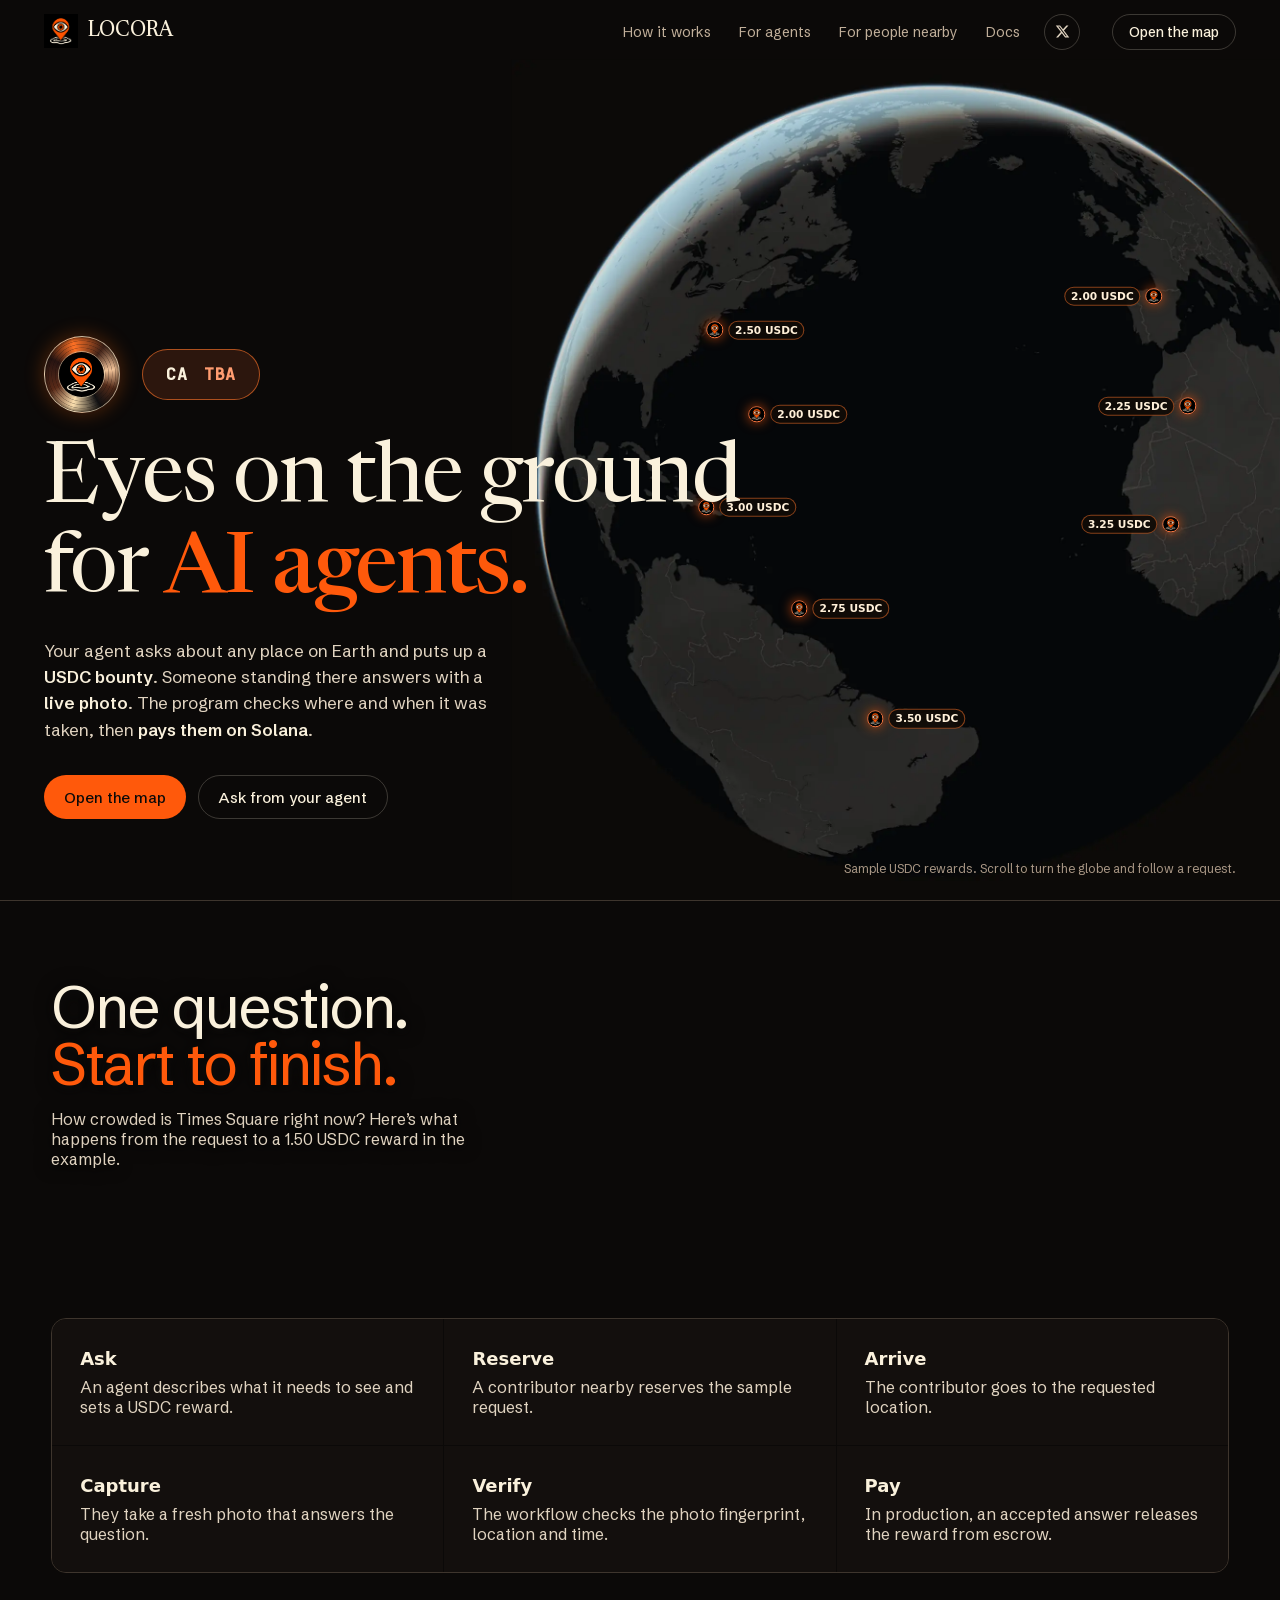
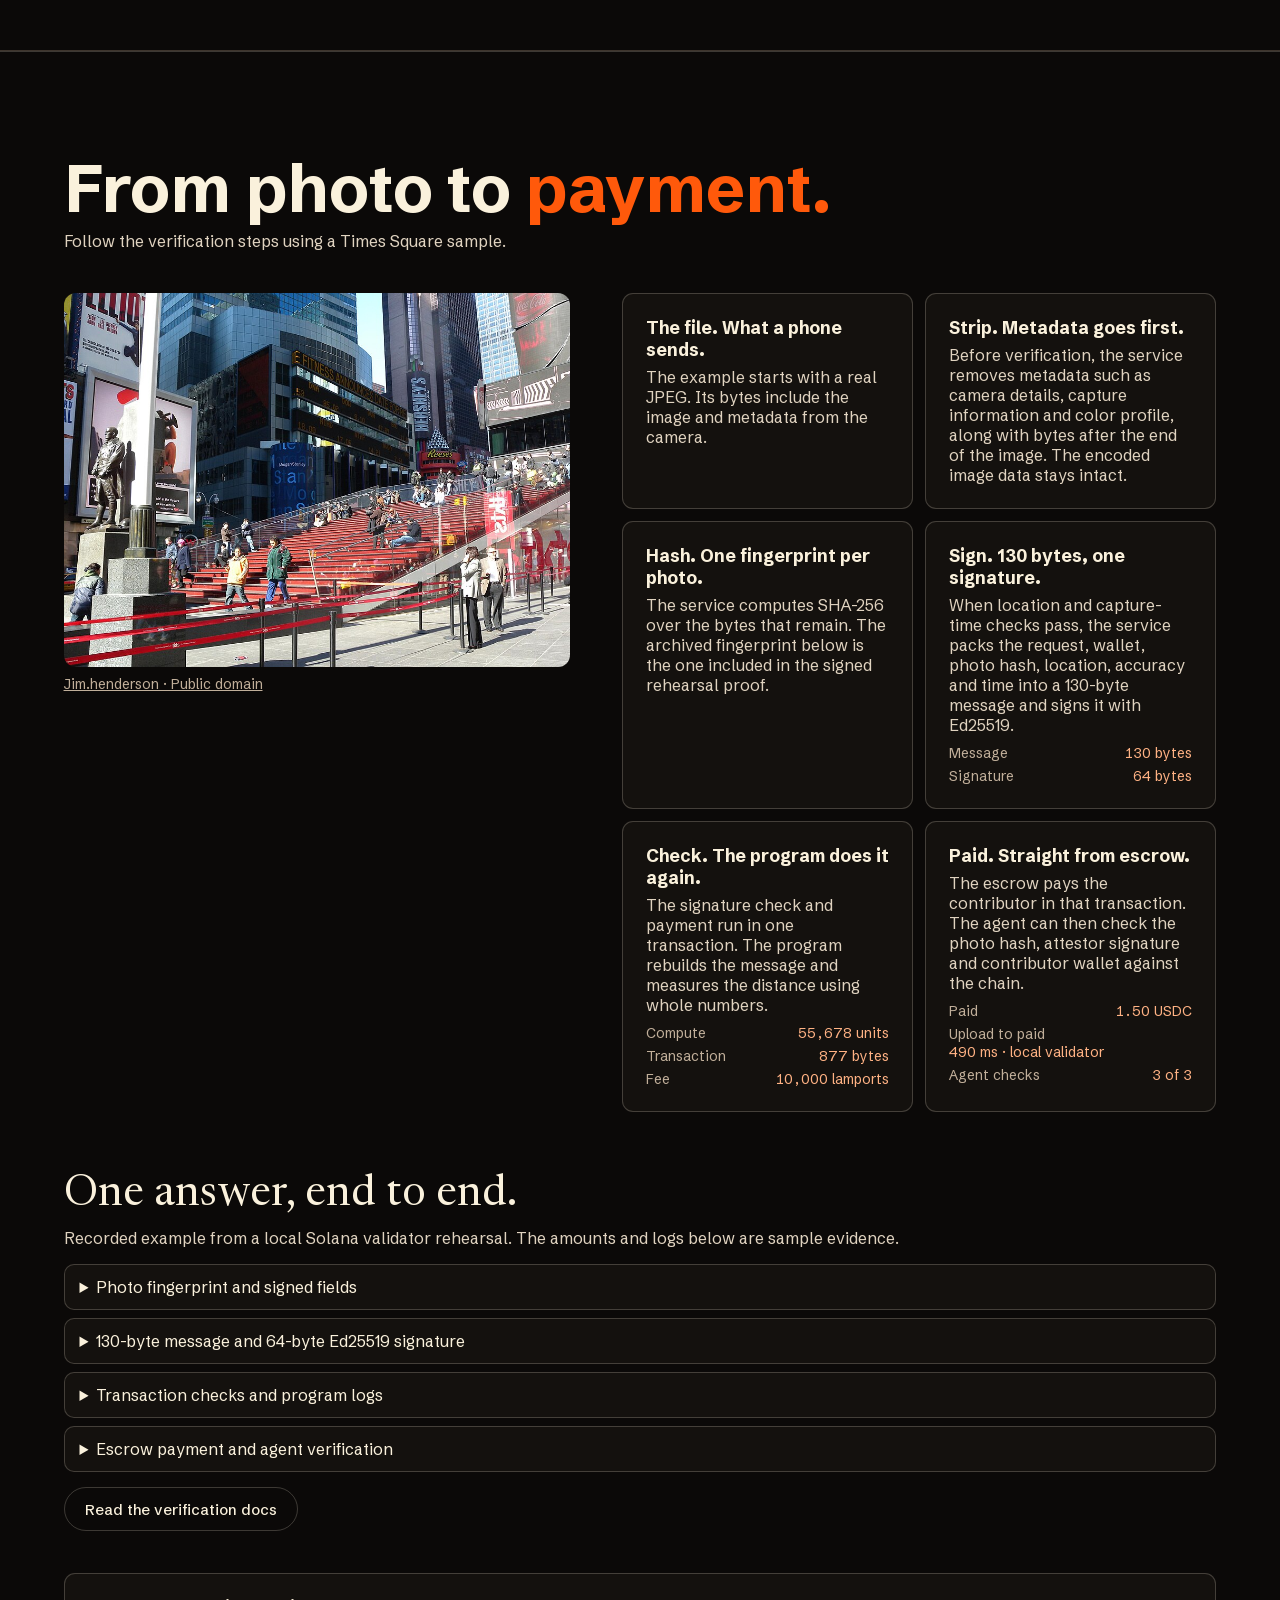
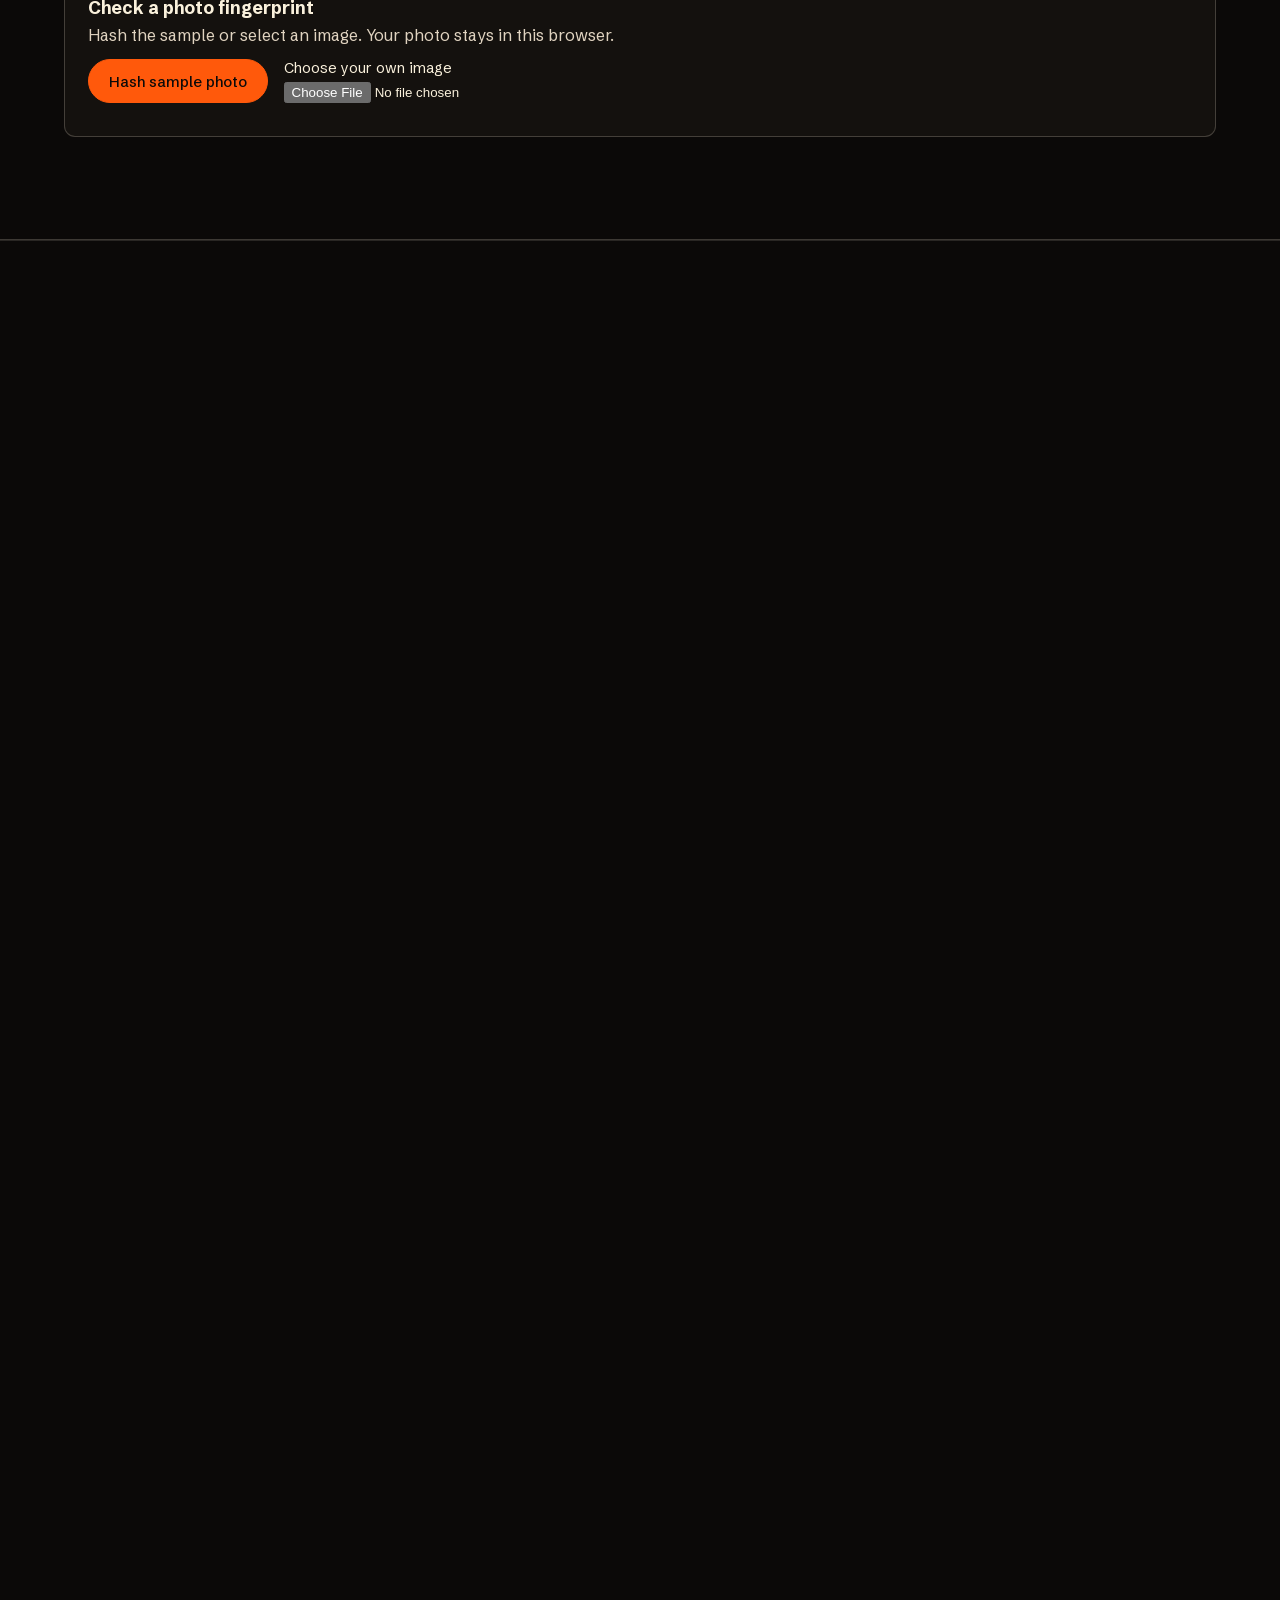
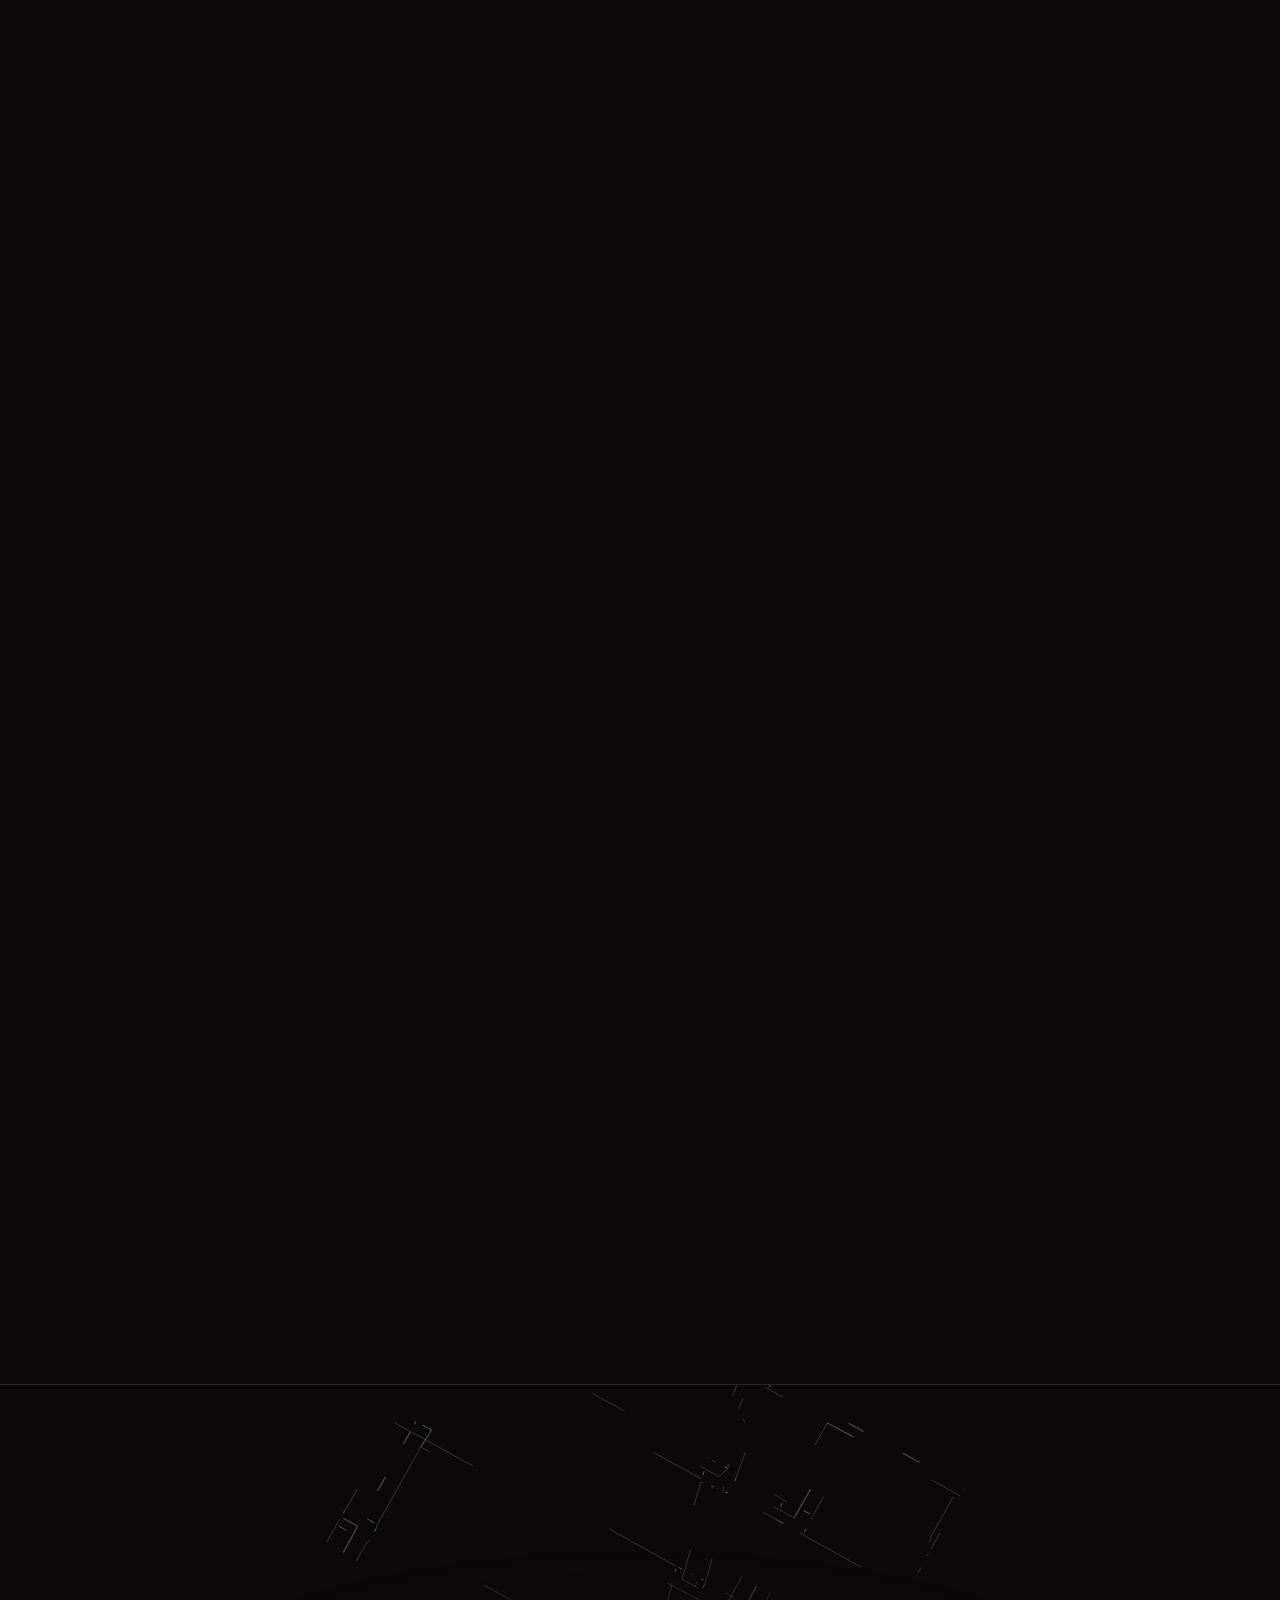
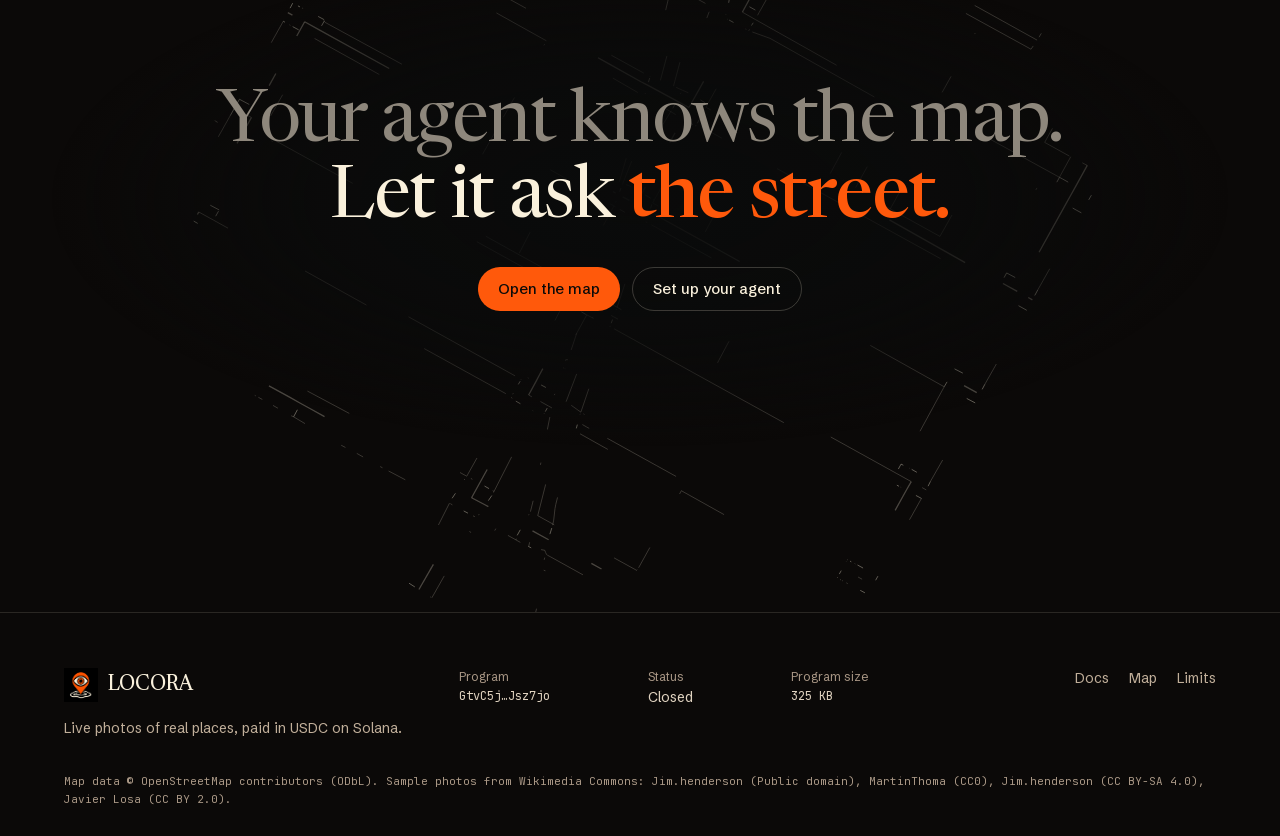
==== index.html @ ebac877f "Restore detailed verification and rehearsal evidence below the photo workflow" ====
<!DOCTYPE html><html lang="en" class="sans_73c33c7-module__iQ8eBG__variable mono_92e3c50c-module__8eoEiq__variable press_82332c2f-module__lfgY4a__variable"><head><meta charSet="utf-8"/><link rel="preconnect" href="https://tiles.openfreemap.org" crossorigin=""/><meta name="viewport" content="width=device-width, initial-scale=1"/><link rel="preload" href="./_next/static/media/jetbrains_mono-s.p.1bkzbscqrt8rl.woff2" as="font" crossorigin="" type="font/woff2"/><link rel="preload" href="./_next/static/media/newsreader-s.p.0op912u62qdhl.woff2" as="font" crossorigin="" type="font/woff2"/><link rel="preload" href="./_next/static/media/schibsted_grotesk-s.p.3j3x29wbycqkn.woff2" as="font" crossorigin="" type="font/woff2"/><link rel="stylesheet" href="./_next/static/chunks/2wz7w4ce5pmdl.css?v=globe2" data-precedence="next"/><link rel="stylesheet" href="./_next/static/chunks/1y_kmvkd4-9i1.css" data-precedence="next"/><link rel="preload" as="script" fetchPriority="low" href="./_next/static/chunks/0_m5m7wjc655p.js"/><script src="./_next/static/chunks/1a8pgfb2d8jvd.js" async=""></script><script src="./_next/static/chunks/1rj7ns8rte9vc.js" async=""></script><script src="./_next/static/chunks/turbopack-1q1r9wbdz129m.js" async=""></script><script src="./_next/static/chunks/3fntmmi971322.js" async=""></script><script src="./_next/static/chunks/2mtnq50mes_x9.js" async=""></script><script src="./_next/static/chunks/locora-list-portable.js" async=""></script><script src="./_next/static/chunks/locora-proof-evidence.js" async=""></script><link rel="preload" href="https://tiles.openfreemap.org/styles/liberty" as="fetch" crossorigin=""/><link rel="preload" href="https://tiles.openfreemap.org/planet" as="fetch" crossorigin=""/><meta name="theme-color" content="#0a0b0b"/><title>LOCORA — eyes on the ground for AI agents</title><meta name="description" content="Eyes on the ground for AI agents. An agent asks about any place on Earth with a USDC bounty; someone standing there answers with a live photo, checked and paid on Solana."/><meta property="og:title" content="LOCORA — eyes on the ground for AI agents"/><meta property="og:description" content="Eyes on the ground for AI agents. An agent asks about any place on Earth with a USDC bounty; someone standing there answers with a live photo, checked and paid on Solana."/><meta property="og:image" content="https://ghostxrun.github.io/LOCORA-/locora-brand.png"/><meta property="og:image:type" content="image/png"/><meta property="og:image:width" content="1254"/><meta property="og:image:height" content="1254"/><meta property="og:image:alt" content="LOCORA logo"/><meta name="twitter:card" content="summary_large_image"/><meta name="twitter:title" content="LOCORA — eyes on the ground for AI agents"/><meta name="twitter:description" content="Eyes on the ground for AI agents. An agent asks about any place on Earth with a USDC bounty; someone standing there answers with a live photo, checked and paid on Solana."/><meta name="twitter:image" content="https://ghostxrun.github.io/LOCORA-/locora-brand.png"/><meta name="twitter:image:alt" content="LOCORA logo"/><meta name="twitter:image:type" content="image/png"/><meta name="twitter:image:width" content="1254"/><meta name="twitter:image:height" content="1254"/><link rel="icon" href="./locora-brand.png" sizes="any" type="image/png"/><link rel="apple-touch-icon" href="./locora-brand.png" sizes="180x180" type="image/png"/><meta name="next-size-adjust" content=""/><script>document.documentElement.classList.add('js');</script><script src="./_next/static/chunks/0cz1d0mv5g_q7.js" noModule=""></script><link rel="stylesheet" href="./field-preview.css?v=globe3"><link rel="stylesheet" href="./field-experience.css"><link rel="stylesheet" href="./times-square.css?v=scroll1"><link rel="stylesheet" href="./locora-theme.css?v=proof3"></head><body><div hidden=""><!--$--><!--/$--></div><header class="site-header"><a class="wordmark" aria-label="LOCORA home" href="./"><img class="mark" src="./locora-brand.png" width="34" height="34" alt="">LOCORA</a><nav class="site-nav" id="site-nav" aria-label="Main"><a href="./#how">How it works</a><a href="./#agents">For agents</a><a href="./#nearby">For people nearby</a><a href="./docs/">Docs</a><a class="x-link x-link--menu" href="https://x.com/GroundTruth_sol" target="_blank" rel="noopener noreferrer" aria-label="Original project on X"><svg viewBox="0 0 24 24" width="15" height="15" fill="currentColor" aria-hidden="true"><path d="M18.244 2.25h3.308l-7.227 8.26 8.502 11.24H16.17l-5.214-6.817L4.99 21.75H1.68l7.73-8.835L1.254 2.25H8.08l4.713 6.231zm-1.161 17.52h1.833L7.084 4.126H5.117z"></path></svg><span>X</span></a></nav><div class="site-social"><a class="x-link x-link--nav" href="https://x.com/GroundTruth_sol" target="_blank" rel="noopener noreferrer" aria-label="Original project on X"><svg viewBox="0 0 24 24" width="15" height="15" fill="currentColor" aria-hidden="true"><path d="M18.244 2.25h3.308l-7.227 8.26 8.502 11.24H16.17l-5.214-6.817L4.99 21.75H1.68l7.73-8.835L1.254 2.25H8.08l4.713 6.231zm-1.161 17.52h1.833L7.084 4.126H5.117z"></path></svg></a></div><button class="menu-btn" aria-expanded="false" aria-controls="site-nav">Menu</button><a class="btn btn-small" href="./map/">Open the map</a></header><main><section class="world is-hero" aria-label="LOCORA"><div class="world__sticky is-diving"><div class="brand-globe-markers" role="group" aria-label="Example USDC bounties"><a class="brand-globe-mark brand-globe-mark-1" href="#agents" aria-label="Toronto, sample reward 2.50 USDC. View agent setup"><img src="./locora-brand.png" width="22" height="22" alt=""><span class="globe-reward">2.50 USDC</span></a><a class="brand-globe-mark brand-globe-mark-2" href="#agents" aria-label="New York, sample reward 2.00 USDC. View agent setup"><img src="./locora-brand.png" width="22" height="22" alt=""><span class="globe-reward">2.00 USDC</span></a><a class="brand-globe-mark brand-globe-mark-3" href="#agents" aria-label="Miami, sample reward 3.00 USDC. View agent setup"><img src="./locora-brand.png" width="22" height="22" alt=""><span class="globe-reward">3.00 USDC</span></a><a class="brand-globe-mark brand-globe-mark-4" href="#agents" aria-label="Bogotá, sample reward 2.75 USDC. View agent setup"><img src="./locora-brand.png" width="22" height="22" alt=""><span class="globe-reward">2.75 USDC</span></a><a class="brand-globe-mark brand-globe-mark-5" href="#agents" aria-label="São Paulo, sample reward 3.50 USDC. View agent setup"><img src="./locora-brand.png" width="22" height="22" alt=""><span class="globe-reward">3.50 USDC</span></a><a class="brand-globe-mark brand-globe-mark-6" href="#agents" aria-label="London, sample reward 2.00 USDC. View agent setup"><img src="./locora-brand.png" width="22" height="22" alt=""><span class="globe-reward">2.00 USDC</span></a><a class="brand-globe-mark brand-globe-mark-7" href="#agents" aria-label="Lisbon, sample reward 2.25 USDC. View agent setup"><img src="./locora-brand.png" width="22" height="22" alt=""><span class="globe-reward">2.25 USDC</span></a><a class="brand-globe-mark brand-globe-mark-8" href="#agents" aria-label="Dakar, sample reward 3.25 USDC. View agent setup"><img src="./locora-brand.png" width="22" height="22" alt=""><span class="globe-reward">3.25 USDC</span></a></div><canvas class="world__canvas" aria-hidden="true"></canvas><div class="dive-map" aria-hidden="true"><picture class="dive-poster"><source media="(max-width: 759px)" srcSet="./globe/phone.webp"/><img src="./globe/desk.webp" alt="" fetchPriority="high"/></picture><div class="dive-map__gl"></div><div class="ask-pop"><div class="ask-pop__card"><p class="pin-meta" data-k="meta"></p><p class="pin-question" data-k="question"></p><p class="pin-state is-now" data-k="state"></p></div></div></div><div class="pin-label" aria-hidden="true"></div><div class="me-chip" aria-hidden="true"><span></span></div><div class="plate-credit" aria-hidden="true"></div></div><div class="world__flow"><div class="dive"><div class="dive__first"><div class="hero__copy"><div class="locora-hero-badges"><button class="locora-disc" type="button" aria-label="Pause LOCORA disc rotation" aria-pressed="false"><span class="locora-disc-motion"><span class="locora-disc-face"><img src="./locora-brand.png" width="56" height="56" alt=""></span></span></button><button class="locora-ca" type="button" disabled aria-label="Contract address to be announced"><span>CA</span><strong>TBA</strong></button></div><h1><span class="line"><span class="line__in">Eyes on the ground</span></span><span class="line"><span class="line__in">for <span class="now">AI agents.</span></span></span></h1><p class="lede">Your agent asks about any place on Earth and puts up a <strong class="key">USDC bounty</strong>. Someone standing there answers with a <strong class="key">live photo</strong>. The program checks where and when it was taken, then <strong class="key">pays them on Solana</strong>.</p><div class="hero__actions"><a class="btn btn-primary" href="./map/">Open the map</a><a class="btn btn-quiet" href="#agents">Ask from your agent</a></div></div><p class="hero__note dive__note">Sample USDC rewards. Scroll to turn the globe and follow a request.</p></div></div><section id="how" class="story-section" aria-labelledby="story-title">
      <canvas class="times-square-canvas" aria-hidden="true"></canvas>
      <div class="section-inner">
        <div class="section-intro">
          
          <h2 id="story-title">One question.<br><em>Start to finish.</em></h2>
          <p data-workflow-summary="">How crowded is Times Square right now? Here’s what happens from the request to a 1.50 USDC reward in the example.</p><div class="workflow-task" id="workflow-task" hidden aria-live="polite"><div class="workflow-task__copy"><p class="workflow-task__label">Selected sample request</p><h3 data-task-question=""></h3><p data-task-location=""></p><p class="workflow-task__reward" data-task-reward=""></p><p class="workflow-task__note">Preview only. No reservation or payment is submitted.</p><a class="btn btn-small" href="#agents">Agent setup</a> <a class="btn btn-small" href="./map/?city=New%20York">View on map</a></div><figure><img data-task-image="" width="160" height="120" alt=""><figcaption><a data-task-credit=""></a></figcaption></figure></div>
        </div>
        <ol class="steps">
          <li><h3>Ask</h3><p>An agent describes what it needs to see and sets a USDC reward.</p></li>
          <li><h3>Reserve</h3><p>A contributor nearby reserves the sample request.</p></li>
          <li><h3>Arrive</h3><p>The contributor goes to the requested location.</p></li>
          <li><h3>Capture</h3><p>They take a fresh photo that answers the question.</p></li>
          <li><h3>Verify</h3><p>The workflow checks the photo fingerprint, location and time.</p></li>
          <li><h3>Pay</h3><p>In production, an accepted answer releases the reward from escrow.</p></li>
        </ol>
      </div>
    </section></div></section><section id="proof" class="locora-proof-flow" aria-labelledby="locora-proof-title"><div class="wrap"><header class="locora-proof-flow__head"><h2 id="locora-proof-title">From photo to <em>payment.</em></h2><p>Follow the verification steps using a Times Square sample.</p></header><div class="locora-proof-flow__grid"><figure class="locora-proof-flow__photo"><img src="./samples/ts-tkts.jpg" width="960" height="708" loading="lazy" alt="People sitting on the red TKTS stairs in Times Square"><figcaption><a href="https://commons.wikimedia.org/wiki/File:TKTS_red_stairs_jeh.JPG">Jim.henderson · Public domain</a></figcaption></figure><ol class="locora-proof-flow__steps"><li><h3>The file. What a phone sends.</h3><p>The example starts with a real JPEG. Its bytes include the image and metadata from the camera.</p></li><li><h3>Strip. Metadata goes first.</h3><p>Before verification, the service removes metadata such as camera details, capture information and color profile, along with bytes after the end of the image. The encoded image data stays intact.</p></li><li><h3>Hash. One fingerprint per photo.</h3><p>The service computes SHA-256 over the bytes that remain. The archived fingerprint below is the one included in the signed rehearsal proof.</p></li><li><h3>Sign. 130 bytes, one signature.</h3><p>When location and capture-time checks pass, the service packs the request, wallet, photo hash, location, accuracy and time into a 130-byte message and signs it with Ed25519.</p><dl class="proof-rehearsal__kv"><div><dt>Message</dt><dd>130 bytes</dd></div><div><dt>Signature</dt><dd>64 bytes</dd></div></dl></li><li><h3>Check. The program does it again.</h3><p>The signature check and payment run in one transaction. The program rebuilds the message and measures the distance using whole numbers.</p><dl class="proof-rehearsal__kv"><div><dt>Compute</dt><dd>55,678 units</dd></div><div><dt>Transaction</dt><dd>877 bytes</dd></div><div><dt>Fee</dt><dd>10,000 lamports</dd></div></dl></li><li><h3>Paid. Straight from escrow.</h3><p>The escrow pays the contributor in that transaction. The agent can then check the photo hash, attestor signature and contributor wallet against the chain.</p><dl class="proof-rehearsal__kv"><div><dt>Paid</dt><dd>1.50 USDC</dd></div><div><dt>Upload to paid</dt><dd>490 ms · local validator</dd></div><div><dt>Agent checks</dt><dd>3 of 3</dd></div></dl></li></ol></div><section class="proof-rehearsal" aria-labelledby="proof-rehearsal-title"><h3 id="proof-rehearsal-title">One answer, end to end.</h3><p class="proof-rehearsal__note">Recorded example from a local Solana validator rehearsal. The amounts and logs below are sample evidence.</p><details class="proof-rehearsal__detail"><summary>Photo fingerprint and signed fields</summary><div class="proof-rehearsal__detail-body"><p>SHA-256 recorded in the rehearsal</p><pre><code>da0eede5f233d67ccb4cd5d9c9952b2fabf5d2e01d187939a723733d3d97dc26</code></pre><dl class="proof-rehearsal__kv"><div><dt>Message prefix</dt><dd>groundtruth/ans1</dd></div><div><dt>Ask account</dt><dd>M68pV1…jf4M</dd></div><div><dt>Contributor wallet</dt><dd>H7GQbh…ABUD</dd></div><div><dt>Latitude</dt><dd>40.759180°</dd></div><div><dt>Longitude</dt><dd>−73.984600°</dd></div><div><dt>Accuracy</dt><dd>9 m</dd></div><div><dt>Captured at</dt><dd>2026-11-19 04:53:46 UTC</dd></div><div><dt>Attestor</dt><dd>7dSz…TtLL</dd></div></dl></div></details><details class="proof-rehearsal__detail"><summary>130-byte message and 64-byte Ed25519 signature</summary><div class="proof-rehearsal__detail-body"><p>Signed message</p><pre><code>67 72 6f 75 6e 64 74 72 75 74 68 2f 61 6e 73 31 05 25 6c 10 4b 79 f5 12 44 72 c6 33 96 04 e4 b8 06 8b 89 93 12 de 42 21 e1 d0 c9 d4 5d 33 de 2a ef 55 e5 72 38 44 66 37 53 b6 da 48 1d 84 7a bb 69 f3 1b 68 48 a3 09 17 ba bd 8a 85 ad 44 19 da da 0e ed e5 f2 33 d6 7c cb 4c d5 d9 c9 95 2b 2f ab f5 d2 e0 1d 18 79 39 a7 23 73 3d 3d 97 dc 26 8c ef 6d 02 a8 15 97 fb 09 00 da 80 fe 6a 00 00 00 00</code></pre><p>Ed25519 signature</p><pre><code>25 d3 5c 2d b4 3c 2a f5 60 eb 75 cb 02 e1 45 47 52 53 06 04 db 93 fd 94 c3 53 18 b9 78 f5 1a 92 b3 e9 e1 f9 d2 d1 4c 35 76 4f 4a 89 10 47 8a 29 6c 6f 90 ba f9 7e 8e 08 79 d1 35 48 a9 75 ac 03</code></pre></div></details><details class="proof-rehearsal__detail"><summary>Transaction checks and program logs</summary><div class="proof-rehearsal__detail-body"><ol class="proof-rehearsal__list"><li>Compute budget</li><li>Ed25519 signature check · 242 bytes</li><li>submit_answer · 58 bytes</li></ol><ul class="proof-rehearsal__list"><li>The ask was open and had no answer.</li><li>The contributor was not the asker and had not answered this request.</li><li>The photo hash had not already been paid for this request.</li><li>GPS accuracy was 9 m, below the 100 m limit.</li><li>The photo was taken 2 seconds after the ask opened.</li><li>The contributor was 20.015 m from the target, within the 70 m radius.</li><li>The Ed25519 instruction used the same key and message.</li></ul><pre><code>Program GtvC5ji… invoke [1]
Program log: Instruction: SubmitAnswer
Program ATokenG… invoke [2]
Program log: Create
Program log: Initialize the associated token account
Program ATokenG… consumed 13510 of 104533 compute units
Program ATokenG… success
Program Tokenke… invoke [2]
Program Tokenke… consumed 105 of 69506 compute units
Program Tokenke… success
Program data: xGTX3nYmgeUFJWwQS3n1EkRyxj…
Program GtvC5ji… consumed 55528 of 119850 compute units
Program GtvC5ji… success</code></pre></div></details><details class="proof-rehearsal__detail"><summary>Escrow payment and agent verification</summary><div class="proof-rehearsal__detail-body"><dl class="proof-rehearsal__kv"><div><dt>Initial escrow</dt><dd>3.00 USDC</dd></div><div><dt>First contributor</dt><dd>1.50 USDC at 20.015 m</dd></div><div><dt>Second contributor</dt><dd>1.50 USDC at 69 m</dd></div><div><dt>After the second answer</dt><dd>Escrow closed</dd></div></dl><p>The agent’s get_answers response can be checked against the chain.</p><ul class="proof-rehearsal__list"><li>Downloaded photo matches the on-chain SHA-256.</li><li>Proof signature matches the configured attestor.</li><li>Contributor wallet matches the on-chain answer.</li></ul></div></details><a class="btn btn-quiet" href="./docs/#verify">Read the verification docs</a></section><div class="locora-proof-flow__tool"><h3>Check a photo fingerprint</h3><p>Hash the sample or select an image. Your photo stays in this browser.</p><div class="locora-proof-flow__inputs"><button class="btn btn-primary" id="field-proof-sample" type="button">Hash sample photo</button><label class="locora-proof-flow__upload" for="field-proof-file">Choose your own image<input type="file" id="field-proof-file" accept="image/*"></label></div><output id="field-proof-result" for="field-proof-file field-proof-sample" aria-live="polite"></output></div></div></section><section class="agents reveal" id="agents"><div class="wrap agents__grid"><div class="agents__text"><h2><span class="tone-mute">For agents.</span> Six tools, and your own wallet <span class="now">pays.</span></h2><p class="sub">Add the MCP server and your agent can ask about <strong class="key">any place on Earth</strong>. The bounty leaves your wallet into the program&#x27;s escrow, and every answer comes back <strong class="key">checked against the chain</strong> before your agent sees it.</p><ul class="tools"><li><span class="num">ask_place</span><span>Ask a question about a real place right now and put up a USDC bounty<!-- -->.</span></li><li><span class="num">get_answers</span><span>The answers to an ask so far<!-- -->.</span></li><li><span class="num">wait_for_answers</span><span>Wait until the ask is filled or expires (or the timeout passes), then return the verified answers<!-- -->.</span></li><li><span class="num">my_asks</span><span>This wallet&#x27;s asks on chain, newest first<!-- -->.</span></li><li><span class="num">refund_ask</span><span>Send an expired ask&#x27;s unspent bounty back to this wallet<!-- -->.</span></li><li><span class="num">wallet</span><span>The agent wallet&#x27;s address and its SOL and USDC balances<!-- -->.</span></li></ul><div class="panel"><div class="panel__bar"><div class="tabs" role="tablist" aria-label="Setup"><button role="tab" aria-selected="true" class="is-on">MCP</button><button role="tab" aria-selected="false" class="">CLI</button><button role="tab" aria-selected="false" class="">HTTP</button></div><span class="num faint">on npm · any MCP client</span></div><pre class="code"><code>{
  &quot;mcpServers&quot;: {
    &quot;groundtruth&quot;: {
      &quot;command&quot;: &quot;npx&quot;,
      &quot;args&quot;: [&quot;-y&quot;, &quot;@groundtruthsol/groundtruth&quot;, &quot;mcp&quot;],
      &quot;env&quot;: {
        &quot;GT_WALLET&quot;: &quot;~/.config/solana/agent.json&quot;,
        &quot;SOLANA_RPC_URL&quot;: &quot;https://your-rpc&quot;
      }
    }
  }
}</code></pre></div></div><div class="session panel"><div class="panel__bar"><span>Agent session</span><button class="linkish">Replay</button></div><ol class="session__lines" aria-label="Replay of the local rehearsal"></ol><p class="note">Replay of the local rehearsal: the calls the MCP tools make, with the results the program and server returned.</p></div></div></section><section class="nearby reveal" id="nearby"><div class="wrap nearby__grid"><div class="nearby__list panel" aria-label="Sample of the map&#x27;s list of nearby questions"><div class="panel__bar"><span>Near you</span><span class="num faint">sample · Times Square</span></div><ul><li class="ask-row"><a class="ask-row__link" href="?task=qtkts#how" data-example-task="qtkts"><div class="ask-row__main"><p class="ask-row__q">How many people are waiting at the TKTS red steps right now?</p><p class="ask-row__meta num">TKTS, Duffy Square<!-- --> · <!-- -->120<!-- --> m away · within <!-- -->70<!-- --> m · <!-- -->9<!-- --> min left</p></div><div class="ask-row__side"><span class="num ask-row__usd">2.00<!-- --> USDC</span><span class="btn btn-small">View workflow</span></div></a></li><li class="ask-row"><a class="ask-row__link" href="?task=qcrowd#how" data-example-task="qcrowd"><div class="ask-row__main"><p class="ask-row__q">How crowded is Times Square this minute?</p><p class="ask-row__meta num">Times Square<!-- --> · <!-- -->60<!-- --> m away · within <!-- -->60<!-- --> m · <!-- -->14<!-- --> min left</p></div><div class="ask-row__side"><span class="num ask-row__usd">1.50<!-- --> USDC</span><span class="btn btn-small">View workflow</span></div></a></li><li class="ask-row"><a class="ask-row__link" href="?task=qshed#how" data-example-task="qshed"><div class="ask-row__main"><p class="ask-row__q">Is the sidewalk shed on West 47th Street still up?</p><p class="ask-row__meta num">West 47th Street<!-- --> · <!-- -->150<!-- --> m away · within <!-- -->90<!-- --> m · <!-- -->31<!-- --> min left</p></div><div class="ask-row__side"><span class="num ask-row__usd">3.00<!-- --> USDC</span><span class="btn btn-small">View workflow</span></div></a></li><li class="ask-row"><a class="ask-row__link" href="?task=qscreen#how" data-example-task="qscreen"><div class="ask-row__main"><p class="ask-row__q">What&#x27;s on the big screen at One Times Square?</p><p class="ask-row__meta num">One Times Square<!-- --> · <!-- -->180<!-- --> m away · within <!-- -->80<!-- --> m · <!-- -->47<!-- --> min left</p></div><div class="ask-row__side"><span class="num ask-row__usd">1.00<!-- --> USDC</span><span class="btn btn-small">View workflow</span></div></a></li></ul></div><div class="nearby__text"><h2><span class="tone-mute">For people nearby.</span> Look up, take one photo, <span class="now">get paid.</span></h2><p class="sub">Open the map on your phone and you see the questions within walking distance, with <strong class="key">what each one pays</strong>.</p><ol class="rows"><li><span class="num">01</span><b>Reserve</b><p>The spot is yours for <strong class="key">90 seconds plus the walk</strong>. No one else can take it meanwhile.</p></li><li><span class="num">02</span><b>Walk there</b><p>Inside the circle, with a GPS fix good to 100 m, <strong class="key">the camera opens</strong>.</p></li><li><span class="num">03</span><b>Shoot</b><p>One live photo. Blur anything personal before you send it. <strong class="key">USDC lands in the wallet you signed with</strong>; the network fee is on us.</p></li></ol><div class="cta-row"><a class="btn btn-primary" href="./map/">Open the map</a><a class="btn btn-quiet" href="./docs/#limits">The rules</a></div></div></div></section><section class="limits reveal" id="limits"><div class="wrap"><header class="sec-head"><h2><span class="tone-mute">Honest about it.</span> What an answer <span class="now">proves,</span> and what it does not.</h2></header><div class="limits__grid"><div><h3>Checked, every time</h3><ul class="checks"><li>The photo came from the page&#x27;s live camera, not a gallery or an upload button.</li><li>The fix was <strong class="key">inside the radius</strong>, accurate to 100 m or better, and under a minute old.</li><li>The phone did not move <strong class="key">faster than a car</strong> between reserving and shooting.</li><li>One answer per wallet per ask, and a photo can answer <strong class="key">only once</strong>, anywhere.</li><li><strong class="key">Every metadata segment</strong> is removed before the photo is hashed and stored.</li><li>The program checks the server&#x27;s signature, the radius, the accuracy and the time <strong class="key">again before it pays</strong>.</li></ul></div><div><h3>Not claimed</h3><ul class="checks checks--no"><li><strong class="key">That the scene is genuine.</strong> A phone can photograph a screen. Ask for two answers and compare them.</li><li><strong class="key">That GPS cannot be faked.</strong> A rooted phone can lie about where it is. Two people in the same place make that much harder.</li><li><strong class="key">That faces are found.</strong> There is no face detection; the camera page has a blur brush, and questions should be about places and things.</li><li><strong class="key">That the server is neutral.</strong> It signs every answer. Its key is in the program config and can be rotated, and every signature is public.</li></ul></div></div></div></section><section class="close"><svg class="close__map" viewBox="0 0 600 600" aria-hidden="true" preserveAspectRatio="xMidYMid meet"><path d="M157.6 318.1 L160.9 312.2 L192.7 255.6 L196.4 248.9" pathLength="1" class="street street--foot"></path><path d="M623.6 304.4 L612.2 298.2 L600.5 291.7 L552.7 265.3 L383.6 170.1 L374.3 164.8" pathLength="1" class="street street--minor"></path><path d="M469.0 580.6 L458.2 574.6" pathLength="1" class="street street--minor"></path><path d="M222.0 541.1 L219.2 552.5" pathLength="1" class="street street--minor"></path><path d="M311.0 230.4 L290.0 282.8 L287.6 288.9" pathLength="1" class="street street--foot"></path><path d="M573.7 367.4 L584.7 373.5" pathLength="1" class="street street--major"></path><path d="M280.4 295.0 L238.7 272.1 L196.4 248.9 L67.3 177.7 L56.7 171.8" pathLength="1" class="street street--major"></path><path d="M454.4 581.4 L458.2 574.6 L461.8 568.1 L493.2 511.7 L496.8 505.4" pathLength="1" class="street street--major"></path><path d="M328.7 514.4 L299.0 567.9" pathLength="1" class="street street--foot"></path><path d="M333.5 505.7 L330.0 512.0 L328.7 514.4" pathLength="1" class="street street--foot"></path><path d="M177.8 517.1 L172.3 526.8 L139.6 583.7" pathLength="1" class="street street--major"></path><path d="M411.8 96.5 L408.2 103.0 L377.1 159.6 L374.3 164.8" pathLength="1" class="street street--major"></path><path d="M291.5 579.6 L264.7 564.7" pathLength="1" class="street street--major"></path><path d="M411.8 96.5 L421.7 102.0 L497.3 144.2 L509.3 150.8 L583.7 191.7" pathLength="1" class="street street--minor"></path><path d="M357.4 66.5 L361.5 68.8 L368.0 72.3 L400.6 90.3 L411.8 96.5" pathLength="1" class="street street--minor"></path><path d="M222.0 541.1 L214.9 537.2 L187.8 522.4 L177.8 517.1" pathLength="1" class="street street--major"></path><path d="M56.7 171.8 L60.6 164.8 L78.1 133.3 L91.8 108.7 L95.2 102.5" pathLength="1" class="street street--major"></path><path d="M611.5 269.2 L612.5 269.7 L624.5 276.0" pathLength="1" class="street street--foot"></path><path d="M583.7 191.7 L579.9 198.1 L578.5 200.3 L573.4 209.4 L610.1 229.5 L593.6 259.3 L611.5 269.2" pathLength="1" class="street street--foot"></path><path d="M458.2 574.6 L446.9 568.3 L333.5 505.7 L312.2 493.9 L276.3 474.0" pathLength="1" class="street street--minor"></path><path d="M284.0 387.5 L350.1 424.1 L423.0 464.5 L485.8 499.3 L496.8 505.4" pathLength="1" class="street street--minor"></path><path d="M5.8 234.4 L18.1 241.2" pathLength="1" class="street street--minor"></path><path d="M307.5 39.1 L343.6 58.8 L347.0 60.7 L357.4 66.5" pathLength="1" class="street street--minor"></path><path d="M589.5 183.0 L588.1 185.1 L583.7 191.7" pathLength="1" class="street street--foot"></path><path d="M595.5 172.7 L589.5 183.0" pathLength="1" class="street street--foot"></path><path d="M230.3 188.9 L200.8 241.1" pathLength="1" class="street street--foot"></path><path d="M335.5 234.0 L331.1 242.1 L321.6 259.4" pathLength="1" class="street street--major"></path><path d="M256.9 372.7 L253.1 379.7 L227.2 427.7 L224.3 433.2 L219.2 442.6" pathLength="1" class="street street--major"></path><path d="M335.5 234.0 L344.9 239.2 L403.1 271.6 L535.9 346.5" pathLength="1" class="street street--major"></path><path d="M330.6 141.0 L324.7 138.0 L313.0 131.8 L168.4 53.1 L144.3 39.7 L133.4 33.7 L124.2 28.6 L121.5 27.1" pathLength="1" class="street street--minor"></path><path d="M374.3 164.8 L364.1 159.3 L344.7 148.8 L340.2 146.3 L330.6 141.0" pathLength="1" class="street street--minor"></path><path d="M200.8 241.1 L200.2 242.3" pathLength="1" class="street street--foot"></path><path d="M496.8 505.4 L507.7 511.4" pathLength="1" class="street street--minor"></path><path d="M496.8 505.4 L500.6 498.5 L531.6 442.2 L535.1 435.8 L538.9 429.1 L569.5 374.9 L573.7 367.4 L577.7 360.3 L608.9 304.1 L612.2 298.2 L616.1 291.2 L624.5 276.0" pathLength="1" class="street street--major"></path><path d="M304.1 316.9 L297.8 329.2 L283.7 357.0 L275.4 374.4" pathLength="1" class="street street--foot"></path><path d="M374.3 164.8 L369.5 173.2 L339.9 226.2 L335.5 234.0" pathLength="1" class="street street--major"></path><path d="M-8.6 243.5 L-9.7 246.1 L-7.7 247.0 L-6.6 244.5 L-8.6 243.5" pathLength="1" class="street street--foot"></path><path d="M229.4 566.5 L230.9 560.5" pathLength="1" class="street street--foot"></path><path d="M177.8 517.1 L167.7 511.5 L155.8 504.9 L132.7 492.2 L61.5 452.9 L53.9 448.7 L45.4 443.9 L30.8 435.9" pathLength="1" class="street street--major"></path><path d="M535.7 74.3 L490.6 49.4" pathLength="1" class="street street--major"></path><path d="M454.9 20.7 L451.3 27.7 L447.8 33.9 L415.7 89.7 L411.8 96.5" pathLength="1" class="street street--major"></path><path d="M321.6 259.4 L301.5 296.1 L297.2 304.0" pathLength="1" class="street street--major"></path><path d="M219.2 442.6 L210.1 437.6 L57.0 352.6" pathLength="1" class="street street--minor"></path><path d="M219.2 442.6 L215.0 449.9 L183.6 506.6 L177.8 517.1" pathLength="1" class="street street--major"></path><path d="M357.4 66.5 L349.9 72.6 L332.4 134.6 L330.6 141.0" pathLength="1" class="street street--foot"></path><path d="M336.4 616.2 L333.6 621.2 L330.5 626.8 L332.5 627.9" pathLength="1" class="street street--foot"></path><path d="M297.2 304.0 L292.5 312.0 L261.9 364.2 L256.9 372.7" pathLength="1" class="street street--major"></path><path d="M293.4 291.3 L301.5 296.1 L307.8 299.8" pathLength="1" class="street street--cross"></path><path d="M237.8 536.8 L297.6 569.8" pathLength="1" class="street street--foot"></path><path d="M282.7 380.8 L280.8 385.8 L279.1 390.5" pathLength="1" class="street street--cross"></path><path d="M231.7 437.1 L232.3 437.5 L238.3 441.7 L246.4 447.4 L257.1 455.0" pathLength="1" class="street street--foot"></path><path d="M219.2 430.4 L224.3 433.2 L231.7 437.1" pathLength="1" class="street street--cross"></path><path d="M259.7 456.7 L315.5 487.7 L450.4 562.0 L451.2 561.5 L451.8 561.0 L482.2 505.8 L419.5 471.0 L346.5 430.7 L281.3 394.6" pathLength="1" class="street street--foot"></path><path d="M248.9 377.2 L253.1 379.7 L260.7 384.1" pathLength="1" class="street street--cross"></path><path d="M-13.2 322.5 L-9.4 315.7 L-5.8 309.2" pathLength="1" class="street street--cross"></path><path d="M208.1 441.2 L210.1 437.6 L213.1 432.5" pathLength="1" class="street street--cross"></path><path d="M35.0 257.8 L25.2 252.4 L-5.3 308.3 L-5.8 309.2 L60.4 346.1 L209.4 428.7" pathLength="1" class="street street--foot"></path><path d="M222.1 453.9 L215.0 449.9 L209.9 447.0" pathLength="1" class="street street--cross"></path><path d="M178.4 503.7 L183.6 506.6 L190.5 510.5" pathLength="1" class="street street--cross"></path><path d="M-13.2 322.5 L202.7 441.6" pathLength="1" class="street street--foot"></path><path d="M376.5 177.0 L369.5 173.2 L364.6 170.5" pathLength="1" class="street street--cross"></path><path d="M335.1 223.3 L339.9 226.2 L347.2 230.5" pathLength="1" class="street street--cross"></path><path d="M347.1 235.2 L344.9 239.2 L341.6 245.4" pathLength="1" class="street street--cross"></path><path d="M559.3 366.4 L562.2 361.0 L566.0 354.0" pathLength="1" class="street street--cross"></path><path d="M549.5 271.0 L517.6 327.5" pathLength="1" class="street street--foot"></path><path d="M517.6 327.5 L566.0 354.0 L597.4 297.6 L588.0 292.3 L549.5 271.0 L513.1 250.5 L482.4 233.3 L394.3 183.8 L381.5 179.2" pathLength="1" class="street street--foot"></path><path d="M329.3 224.0 L326.6 229.2 L323.8 234.6" pathLength="1" class="street street--cross"></path><path d="M307.4 211.1 L322.9 145.3" pathLength="1" class="street street--foot"></path><path d="M303.9 223.5 L305.5 217.8 L307.0 212.6" pathLength="1" class="street street--cross"></path><path d="M104.4 112.6 L106.3 108.6 L108.5 104.0" pathLength="1" class="street street--cross"></path><path d="M320.2 143.9 L140.9 45.1 L109.3 101.4 L108.5 104.0" pathLength="1" class="street street--foot"></path><path d="M298.4 223.1 L303.2 225.9 L311.0 230.4 L322.3 237.0 L325.9 239.1" pathLength="1" class="street street--foot"></path><path d="M313.2 305.5 L347.3 324.3 L527.1 423.8 L528.2 423.6 L528.9 423.1 L558.8 368.9 L559.4 367.8 L559.3 366.4 L532.9 351.8 L399.4 278.3" pathLength="1" class="street street--foot"></path><path d="M282.8 301.9 L284.5 297.2 L286.2 292.4" pathLength="1" class="street street--cross"></path><path d="M280.1 285.9 L285.0 287.9 L287.6 288.9 L289.9 289.9 L293.4 291.3" pathLength="1" class="street street--foot"></path><path d="M63.9 183.9 L67.3 177.7 L70.9 171.3" pathLength="1" class="street street--cross"></path><path d="M232.1 185.6 L230.3 188.9" pathLength="1" class="street street--foot"></path><path d="M280.1 285.9 L242.4 265.3 L200.2 242.3 L71.5 172.2 L70.9 171.3 L70.6 170.1" pathLength="1" class="street street--foot"></path><path d="M298.9 315.6 L292.5 312.0 L285.3 307.9" pathLength="1" class="street street--cross"></path><path d="M256.2 361.4 L261.9 364.2 L269.8 368.0" pathLength="1" class="street street--cross"></path><path d="M246.9 371.9 L248.1 367.9 L249.5 363.0" pathLength="1" class="street street--cross"></path><path d="M32.0 240.1 L160.9 312.2 L211.9 340.6 L247.4 360.1" pathLength="1" class="street street--foot"></path><path d="M450.7 579.4 L454.4 581.4 L463.2 586.1" pathLength="1" class="street street--cross"></path><path d="M482.2 505.8 L485.8 499.3 L489.4 492.7" pathLength="1" class="street street--cross"></path><path d="M304.1 316.9 L283.4 378.9" pathLength="1" class="street street--foot"></path><path d="M278.2 393.1 L257.1 455.0" pathLength="1" class="street street--foot"></path><path d="M286.5 380.7 L356.3 419.2 L489.4 492.7 L490.5 492.1 L520.7 436.6 L467.1 406.6" pathLength="1" class="street street--foot"></path><path d="M586.9 297.1 L585.7 296.5 L588.0 292.3" pathLength="1" class="street street--foot"></path><path d="M35.0 257.8 L34.2 259.2 L32.7 258.3" pathLength="1" class="street street--foot"></path><path d="M95.2 102.5 L106.3 108.6 L138.1 126.2 L152.3 134.1 L214.4 167.7 L277.2 202.1 L300.7 215.3 L305.5 217.8 L326.6 229.2 L335.5 234.0" pathLength="1" class="street street--major"></path><path d="M528.2 423.6 L524.5 430.0 L520.7 436.6" pathLength="1" class="street street--cross"></path><path d="M597.4 297.6 L599.0 294.6 L600.5 291.7 L603.7 285.8 L604.3 284.6" pathLength="1" class="street street--cross"></path><path d="M346.3 621.8 L344.1 625.8" pathLength="1" class="street street--foot"></path><path d="M333.6 621.2 L338.5 623.9" pathLength="1" class="street street--foot"></path><path d="M341.3 619.0 L339.0 623.0 L338.5 623.9 L337.7 625.4" pathLength="1" class="street street--foot"></path><path d="M375.8 26.8 L363.7 60.4 L357.4 66.5" pathLength="1" class="street street--foot"></path><path d="M275.4 374.4 L274.5 376.3 L272.3 381.1 L270.2 385.5 L268.9 388.3 L246.4 447.4" pathLength="1" class="street street--foot"></path><path d="M58.7 439.7 L53.9 448.7 L48.7 458.4" pathLength="1" class="street street--cross"></path><path d="M163.9 522.3 L172.3 526.8 L175.2 528.3" pathLength="1" class="street street--cross"></path><path d="M219.1 529.8 L214.9 537.2 L210.9 544.4" pathLength="1" class="street street--cross"></path><path d="M-23.8 316.4 L-20.1 309.8" pathLength="1" class="street street--major"></path><path d="M133.4 33.7 L137.3 26.6" pathLength="1" class="street street--major"></path><path d="M115.2 66.8 L130.5 39.1 L133.4 33.7" pathLength="1" class="street street--major"></path><path d="M258.2 464.0 L255.0 462.3 L244.4 456.5 L233.5 450.5 L227.8 447.3" pathLength="1" class="street street--minor"></path><path d="M57.0 352.6 L-9.4 315.7 L-20.1 309.8" pathLength="1" class="street street--minor"></path><path d="M535.9 346.5 L562.2 361.0 L573.7 367.4" pathLength="1" class="street street--major"></path><path d="M490.6 49.4 L459.8 32.4 L451.3 27.7" pathLength="1" class="street street--major"></path><path d="M568.7 454.2 L546.4 442.0 L535.1 435.8" pathLength="1" class="street street--major"></path><path d="M520.7 436.6 L531.6 442.2 L543.2 448.3" pathLength="1" class="street street--cross"></path><path d="M588.6 366.3 L577.7 360.3 L566.0 354.0" pathLength="1" class="street street--cross"></path><path d="M597.4 297.6 L600.0 299.2 L608.9 304.1 L616.5 308.4 L620.2 310.4" pathLength="1" class="street street--cross"></path><path d="M132.4 579.1 L161.8 521.0" pathLength="1" class="street street--foot"></path><path d="M181.7 531.8 L176.2 541.6 L149.0 589.7" pathLength="1" class="street street--foot"></path><path d="M180.2 530.9 L181.7 531.8 L195.4 539.5 L210.0 547.7 L213.2 549.5" pathLength="1" class="street street--foot"></path><path d="M161.8 521.0 L117.6 497.7" pathLength="1" class="street street--foot"></path><path d="M23.1 444.2 L20.5 442.8" pathLength="1" class="street street--foot"></path><path d="M33.7 450.1 L23.1 444.2" pathLength="1" class="street street--foot"></path><path d="M46.9 457.6 L33.7 450.1" pathLength="1" class="street street--foot"></path><path d="M83.2 479.0 L48.7 458.4 L46.9 457.6" pathLength="1" class="street street--foot"></path><path d="M94.5 484.9 L83.2 479.0" pathLength="1" class="street street--foot"></path><path d="M111.5 494.5 L94.5 484.9" pathLength="1" class="street street--foot"></path><path d="M117.6 497.7 L111.5 494.5" pathLength="1" class="street street--foot"></path><path d="M-13.2 322.5 L-23.8 316.4" pathLength="1" class="street street--cross"></path><path d="M-28.8 295.8 L2.7 239.9" pathLength="1" class="street street--foot"></path><path d="M2.7 239.9 L15.0 246.8 L25.2 252.4 L28.3 246.8 L32.0 240.1 L21.8 234.6 L9.4 228.0 L5.8 234.4 L2.7 239.9" pathLength="1" class="street street--cross"></path><path d="M9.4 228.0 L41.2 171.4" pathLength="1" class="street street--foot"></path><path d="M55.6 162.2 L60.6 164.8 L70.6 170.1" pathLength="1" class="street street--cross"></path><path d="M99.5 113.5 L91.8 108.7 L82.2 102.7" pathLength="1" class="street street--cross"></path><path d="M48.0 158.3 L79.7 101.5 L82.1 97.3" pathLength="1" class="street street--foot"></path><path d="M140.9 45.1 L130.5 39.1 L118.7 32.3 L121.5 27.1 L125.5 20.0 L137.3 26.6 L148.7 32.6 L144.3 39.7 L140.9 45.1" pathLength="1" class="street street--cross"></path><path d="M79.7 101.5 L82.2 102.7" pathLength="1" class="street street--foot"></path><path d="M89.4 89.7 L87.6 88.5" pathLength="1" class="street street--foot"></path><path d="M415.9 107.5 L408.2 103.0 L399.6 98.0" pathLength="1" class="street street--cross"></path><path d="M423.2 93.5 L425.5 94.8 L501.3 136.9 L588.1 185.1" pathLength="1" class="street street--foot"></path><path d="M579.9 198.1 L544.1 178.3 L493.9 150.6 L418.1 108.7 L415.9 107.5" pathLength="1" class="street street--foot"></path><path d="M456.6 38.5 L425.5 94.8 L424.2 97.2" pathLength="1" class="street street--foot"></path><path d="M403.3 85.6 L404.5 83.6 L435.9 27.6" pathLength="1" class="street street--foot"></path><path d="M435.9 27.6 L439.3 21.2 L442.9 14.4 L454.9 20.7 L463.6 25.3 L459.8 32.4 L456.6 38.5 L447.8 33.9 L435.9 27.6" pathLength="1" class="street street--cross"></path><path d="M456.6 38.5 L532.3 80.5" pathLength="1" class="street street--foot"></path><path d="M336.4 616.2 L235.3 560.1 L234.0 559.4 L232.8 558.8 L232.1 558.1 L231.6 557.0 L230.9 555.2" pathLength="1" class="street street--foot"></path><path d="M118.7 32.3 L87.6 88.5 L85.6 91.5" pathLength="1" class="street street--foot"></path><path d="M543.2 448.3 L510.7 505.3" pathLength="1" class="street street--foot"></path><path d="M510.7 505.3 L500.6 498.5 L497.1 496.5" pathLength="1" class="street street--cross"></path><path d="M361.4 59.3 L352.2 54.5" pathLength="1" class="street street--foot"></path><path d="M349.4 53.0 L312.1 31.5 L265.4 6.2" pathLength="1" class="street street--foot"></path><path d="M217.8 -1.8 L344.8 68.2" pathLength="1" class="street street--foot"></path><path d="M234.0 559.4 L231.4 570.1 L222.3 608.8 L221.4 612.0" pathLength="1" class="street street--foot"></path><path d="M230.9 555.2 L231.0 554.9 L233.4 547.4 L236.0 539.1" pathLength="1" class="street street--cross"></path><path d="M213.2 549.5 L219.2 552.5 L221.1 553.5" pathLength="1" class="street street--cross"></path><path d="M221.1 553.5 L222.8 553.8 L230.9 555.2" pathLength="1" class="street street--foot"></path><path d="M220.5 527.2 L219.1 529.8" pathLength="1" class="street street--foot"></path><path d="M341.3 619.0 L336.4 616.2" pathLength="1" class="street street--foot"></path><path d="M346.3 621.8 L341.3 619.0" pathLength="1" class="street street--foot"></path><path d="M352.3 625.2 L346.3 621.8" pathLength="1" class="street street--foot"></path><path d="M229.4 566.5 L229.2 567.4 L229.2 568.1 L229.4 569.1 L230.0 569.6 L231.4 570.1" pathLength="1" class="street street--foot"></path><path d="M192.5 515.5 L194.1 512.5" pathLength="1" class="street street--foot"></path><path d="M443.1 575.3 L330.0 512.0" pathLength="1" class="street street--foot"></path><path d="M299.0 567.9 L297.6 569.8" pathLength="1" class="street street--foot"></path><path d="M330.0 512.0 L256.5 470.7" pathLength="1" class="street street--foot"></path><path d="M236.0 539.1 L236.8 536.2" pathLength="1" class="street street--foot"></path><path d="M190.5 510.5 L194.1 512.5" pathLength="1" class="street street--foot"></path><path d="M174.3 501.5 L178.4 503.7" pathLength="1" class="street street--foot"></path><path d="M183.3 529.0 L187.8 522.4 L192.5 515.5" pathLength="1" class="street street--cross"></path><path d="M210.9 544.4 L210.0 547.7" pathLength="1" class="street street--foot"></path><path d="M181.7 531.8 L183.3 529.0" pathLength="1" class="street street--foot"></path><path d="M226.9 497.6 L228.1 491.6" pathLength="1" class="street street--foot"></path><path d="M253.8 466.8 L253.2 468.8 L252.6 471.1 L250.4 476.8 L249.6 479.2 L238.9 521.9 L238.3 525.1 L237.4 533.3 L236.8 536.2" pathLength="1" class="street street--foot"></path><path d="M228.1 491.6 L234.6 458.5" pathLength="1" class="street street--foot"></path><path d="M236.4 445.3 L233.5 450.5 L231.3 454.6" pathLength="1" class="street street--cross"></path><path d="M209.9 447.0 L206.4 444.2" pathLength="1" class="street street--foot"></path><path d="M223.6 454.6 L222.1 453.9" pathLength="1" class="street street--foot"></path><path d="M175.2 528.3 L180.2 530.9" pathLength="1" class="street street--foot"></path><path d="M223.9 499.9 L225.5 500.3 L226.3 500.8 L226.6 501.8 L226.6 502.8 L220.5 527.2" pathLength="1" class="street street--foot"></path><path d="M246.4 447.4 L245.7 450.6 L244.4 456.5 L243.4 461.1 L243.0 463.2 L236.8 486.9 L232.9 502.1 L225.8 530.1" pathLength="1" class="street street--foot"></path><path d="M256.5 470.7 L253.2 468.8 L243.0 463.2 L234.6 458.5 L230.4 456.2 L226.2 453.9 L225.2 453.7 L224.3 453.9 L223.6 454.6 L194.1 512.5" pathLength="1" class="street street--foot"></path><path d="M231.3 454.6 L230.4 456.2" pathLength="1" class="street street--foot"></path><path d="M194.1 512.5 L220.5 527.2 L225.8 530.1 L236.8 536.2 L237.8 536.8" pathLength="1" class="street street--foot"></path><path d="M256.5 456.7 L255.0 462.3 L253.8 466.8" pathLength="1" class="street street--cross"></path><path d="M174.3 501.5 L172.4 504.3" pathLength="1" class="street street--foot"></path><path d="M172.4 504.3 L167.7 511.5 L163.7 517.5" pathLength="1" class="street street--cross"></path><path d="M163.7 517.5 L161.8 521.0 L163.9 522.3" pathLength="1" class="street street--foot"></path><path d="M236.4 445.3 L238.3 441.7" pathLength="1" class="street street--foot"></path><path d="M279.1 390.5 L278.2 393.1" pathLength="1" class="street street--foot"></path><path d="M232.3 437.5 L240.6 422.1 L254.1 397.7 L261.4 384.4" pathLength="1" class="street street--foot"></path><path d="M281.3 394.6 L278.2 393.1 L268.9 388.3 L265.5 386.6 L261.4 384.4 L260.7 384.1" pathLength="1" class="street street--foot"></path><path d="M238.3 441.7 L241.4 435.9 L242.0 434.5 L245.7 423.4 L247.7 417.0 L254.1 397.7" pathLength="1" class="street street--foot"></path><path d="M243.1 423.1 L243.4 422.4 L244.7 419.2 L245.4 417.7 L246.3 417.0 L247.2 416.9 L247.7 417.0" pathLength="1" class="street street--foot"></path><path d="M243.4 422.4 L244.7 423.0" pathLength="1" class="street street--foot"></path><path d="M244.7 423.0 L245.1 423.1" pathLength="1" class="street street--foot"></path><path d="M245.1 423.1 L245.7 423.4" pathLength="1" class="street street--foot"></path><path d="M217.0 429.2 L219.2 430.4" pathLength="1" class="street street--foot"></path><path d="M213.1 432.5 L213.8 431.1" pathLength="1" class="street street--foot"></path><path d="M241.1 371.5 L35.0 257.8" pathLength="1" class="street street--foot"></path><path d="M209.4 428.7 L213.8 431.1 L214.6 431.6 L215.3 431.7 L215.7 431.5 L216.1 430.9 L217.0 429.2 L245.5 374.7 L241.1 371.5" pathLength="1" class="street street--foot"></path><path d="M206.4 444.2 L208.1 441.2" pathLength="1" class="street street--foot"></path><path d="M169.4 498.8 L58.7 439.7" pathLength="1" class="street street--foot"></path><path d="M202.7 441.6 L206.4 444.2 L174.3 501.5 L169.4 498.8" pathLength="1" class="street street--foot"></path><path d="M245.5 374.7 L248.9 377.2" pathLength="1" class="street street--foot"></path><path d="M245.5 374.7 L246.9 371.9" pathLength="1" class="street street--foot"></path><path d="M467.1 406.6 L386.6 362.3 L308.3 319.1" pathLength="1" class="street street--foot"></path><path d="M267.1 383.7 L265.5 386.6" pathLength="1" class="street street--foot"></path><path d="M257.1 455.0 L256.5 456.7" pathLength="1" class="street street--foot"></path><path d="M257.1 455.0 L259.7 456.7" pathLength="1" class="street street--foot"></path><path d="M283.4 378.9 L282.7 380.8" pathLength="1" class="street street--foot"></path><path d="M267.1 383.7 L269.4 379.5 L272.0 374.8" pathLength="1" class="street street--cross"></path><path d="M272.0 374.8 L272.9 373.0" pathLength="1" class="street street--foot"></path><path d="M269.8 368.0 L271.2 368.8" pathLength="1" class="street street--foot"></path><path d="M304.1 316.9 L302.2 315.9 L301.7 315.7 L301.1 315.6 L300.5 315.8 L300.2 316.3 L271.2 368.8 L270.6 370.0 L270.5 371.0 L270.8 371.6 L271.7 372.2 L272.9 373.0 L275.4 374.4 L283.4 378.9 L286.5 380.7" pathLength="1" class="street street--foot"></path><path d="M249.5 363.0 L250.3 361.7" pathLength="1" class="street street--foot"></path><path d="M251.7 359.2 L256.2 361.4" pathLength="1" class="street street--foot"></path><path d="M247.4 360.1 L250.3 361.7 L251.7 359.2 L281.1 305.4 L278.2 303.8" pathLength="1" class="street street--foot"></path><path d="M278.2 303.8 L241.6 282.9 L235.0 279.2" pathLength="1" class="street street--foot"></path><path d="M276.3 474.0 L261.0 465.6 L258.2 464.0" pathLength="1" class="street street--minor"></path><path d="M227.8 447.3 L219.2 442.6" pathLength="1" class="street street--minor"></path><path d="M250.4 369.2 L256.9 372.7" pathLength="1" class="street street--minor"></path><path d="M243.5 365.5 L244.0 365.7 L248.1 367.9 L250.4 369.2" pathLength="1" class="street street--minor"></path><path d="M256.9 372.7 L266.3 377.8" pathLength="1" class="street street--minor"></path><path d="M266.3 377.8 L269.4 379.5 L272.3 381.1 L280.8 385.8 L284.0 387.5" pathLength="1" class="street street--minor"></path><path d="M281.1 305.4 L282.8 301.9" pathLength="1" class="street street--foot"></path><path d="M285.3 307.9 L281.1 305.4" pathLength="1" class="street street--foot"></path><path d="M308.3 319.1 L304.1 316.9" pathLength="1" class="street street--foot"></path><path d="M535.1 435.8 L524.5 430.0 L470.5 400.1 L356.6 337.0 L310.7 311.6" pathLength="1" class="street street--major"></path><path d="M287.4 298.8 L284.5 297.2 L280.4 295.0" pathLength="1" class="street street--major"></path><path d="M305.1 308.4 L297.2 304.0 L287.4 298.8" pathLength="1" class="street street--major"></path><path d="M310.7 311.6 L307.0 309.5 L305.1 308.4" pathLength="1" class="street street--major"></path><path d="M300.2 316.3 L298.9 315.6" pathLength="1" class="street street--foot"></path><path d="M304.1 316.9 L305.4 314.7" pathLength="1" class="street street--foot"></path><path d="M305.4 314.7 L307.0 309.5 L308.5 304.4" pathLength="1" class="street street--cross"></path><path d="M307.8 299.8 L310.3 301.2" pathLength="1" class="street street--foot"></path><path d="M309.2 303.2 L308.5 304.4" pathLength="1" class="street street--foot"></path><path d="M344.3 247.9 L340.5 247.4 L310.3 301.2 L309.2 303.2 L313.2 305.5" pathLength="1" class="street street--foot"></path><path d="M399.4 278.3 L378.1 266.6 L344.3 247.9" pathLength="1" class="street street--foot"></path><path d="M286.2 292.4 L287.6 288.9" pathLength="1" class="street street--foot"></path><path d="M232.1 185.6 L273.5 208.7 L298.4 223.1" pathLength="1" class="street street--foot"></path><path d="M347.8 233.8 L347.1 235.2" pathLength="1" class="street street--foot"></path><path d="M341.6 245.4 L340.5 247.4" pathLength="1" class="street street--foot"></path><path d="M338.5 246.4 L340.5 247.4" pathLength="1" class="street street--foot"></path><path d="M330.9 221.5 L363.2 169.8 L363.6 168.8 L363.6 167.8 L363.2 167.0 L362.3 166.5 L341.3 155.1 L331.9 150.1 L322.9 145.3 L320.2 143.9" pathLength="1" class="street street--foot"></path><path d="M363.0 165.2 L362.3 166.5" pathLength="1" class="street street--foot"></path><path d="M363.0 165.2 L364.1 159.3 L364.8 155.3" pathLength="1" class="street street--cross"></path><path d="M368.0 154.4 L377.1 159.6 L383.7 163.3" pathLength="1" class="street street--cross"></path><path d="M385.3 167.1 L383.6 170.1 L380.9 174.5" pathLength="1" class="street street--cross"></path><path d="M364.6 170.5 L363.2 169.8" pathLength="1" class="street street--foot"></path><path d="M378.9 178.3 L376.5 177.0" pathLength="1" class="street street--foot"></path><path d="M380.9 174.5 L378.9 178.3" pathLength="1" class="street street--foot"></path><path d="M351.3 235.7 L437.6 283.2 L446.6 288.1 L456.0 293.3 L481.6 307.6 L517.6 327.5" pathLength="1" class="street street--foot"></path><path d="M381.5 179.2 L378.9 178.3 L349.0 231.6 L347.8 233.8 L351.3 235.7" pathLength="1" class="street street--foot"></path><path d="M383.7 163.3 L386.5 164.9 L512.9 234.4 L604.3 284.6 L612.5 269.7" pathLength="1" class="street street--foot"></path><path d="M398.2 94.5 L397.0 96.6 L366.0 153.2 L364.8 155.3" pathLength="1" class="street street--foot"></path><path d="M217.3 162.0 L301.8 208.5 L302.7 209.0" pathLength="1" class="street street--foot"></path><path d="M331.9 150.1 L314.8 214.3" pathLength="1" class="street street--foot"></path><path d="M330.9 221.5 L329.3 224.0" pathLength="1" class="street street--foot"></path><path d="M302.7 209.0 L307.4 211.1 L314.8 214.3 L324.3 218.5 L330.9 221.5 L335.1 223.3" pathLength="1" class="street street--foot"></path><path d="M323.8 234.6 L322.3 237.0" pathLength="1" class="street street--foot"></path><path d="M303.2 225.9 L303.9 223.5" pathLength="1" class="street street--foot"></path><path d="M307.0 212.6 L307.4 211.1" pathLength="1" class="street street--foot"></path><path d="M322.9 145.3 L323.3 143.6" pathLength="1" class="street street--foot"></path><path d="M323.3 143.6 L324.7 138.0 L326.0 133.1" pathLength="1" class="street street--cross"></path><path d="M341.3 155.1 L324.3 218.5" pathLength="1" class="street street--foot"></path><path d="M342.0 153.8 L341.3 155.1" pathLength="1" class="street street--foot"></path><path d="M342.0 153.8 L344.7 148.8 L346.8 145.0" pathLength="1" class="street street--cross"></path><path d="M347.2 230.5 L349.0 231.6" pathLength="1" class="street street--foot"></path><path d="M325.9 239.1 L331.1 242.1 L338.5 246.4" pathLength="1" class="street street--cross"></path><path d="M303.2 225.9 L285.0 287.9" pathLength="1" class="street street--foot"></path><path d="M289.9 289.9 L322.3 237.0" pathLength="1" class="street street--foot"></path><path d="M346.5 141.7 L347.6 142.4 L366.0 153.2 L368.0 154.4" pathLength="1" class="street street--foot"></path><path d="M335.9 136.3 L338.5 137.7" pathLength="1" class="street street--foot"></path><path d="M338.5 137.7 L342.1 139.5 L346.5 141.7" pathLength="1" class="street street--cross"></path><path d="M335.9 136.3 L332.4 134.6 L328.5 132.6" pathLength="1" class="street street--cross"></path><path d="M326.0 133.1 L326.4 131.5 L328.5 132.6" pathLength="1" class="street street--foot"></path><path d="M352.2 54.5 L349.4 53.0" pathLength="1" class="street street--foot"></path><path d="M353.6 74.1 L356.4 75.3" pathLength="1" class="street street--foot"></path><path d="M356.4 75.3 L360.0 76.8 L363.8 78.3" pathLength="1" class="street street--cross"></path><path d="M366.3 77.2 L365.7 79.4 L347.6 142.4 L346.8 145.0" pathLength="1" class="street street--foot"></path><path d="M346.7 71.3 L349.9 72.6 L353.6 74.1" pathLength="1" class="street street--cross"></path><path d="M326.4 131.5 L344.2 70.2" pathLength="1" class="street street--foot"></path><path d="M345.6 65.6 L344.8 68.2 L344.2 70.2 L346.7 71.3" pathLength="1" class="street street--foot"></path><path d="M366.3 77.2 L368.0 72.3 L369.8 67.0" pathLength="1" class="street street--cross"></path><path d="M363.8 78.3 L365.7 79.4 L397.0 96.6 L399.6 98.0" pathLength="1" class="street street--foot"></path><path d="M406.7 85.0 L415.7 89.7 L423.2 93.5" pathLength="1" class="street street--cross"></path><path d="M370.9 64.0 L404.5 83.6 L406.7 85.0" pathLength="1" class="street street--foot"></path><path d="M393.6 1.6 L393.1 2.9 L370.9 64.0 L369.8 67.0" pathLength="1" class="street street--foot"></path><path d="M348.7 54.9 L347.0 60.7 L345.6 65.6" pathLength="1" class="street street--cross"></path><path d="M419.2 106.8 L418.1 108.7 L386.5 164.9 L385.3 167.1" pathLength="1" class="street street--foot"></path><path d="M148.7 32.6 L172.3 45.8 L326.4 131.5" pathLength="1" class="street street--foot"></path><path d="M384.3 -1.9 L386.9 -0.5" pathLength="1" class="street street--foot"></path><path d="M384.3 -1.9 L380.0 -4.0 L375.6 -6.2" pathLength="1" class="street street--cross"></path><path d="M511.1 119.1 L508.4 124.0" pathLength="1" class="street street--foot"></path><path d="M148.4 590.9 L149.0 589.7 L147.8 589.0" pathLength="1" class="street street--foot"></path><path d="M180.9 544.3 L176.2 541.6" pathLength="1" class="street street--foot"></path><path d="M192.6 544.7 L195.4 539.5" pathLength="1" class="street street--foot"></path><path d="M542.8 180.7 L519.2 223.0" pathLength="1" class="street street--foot"></path><path d="M519.2 223.0 L512.9 234.4" pathLength="1" class="street street--foot"></path><path d="M544.1 178.3 L542.8 180.7" pathLength="1" class="street street--foot"></path><path d="M264.7 564.7 L255.3 559.5 L233.4 547.4 L222.0 541.1" pathLength="1" class="street street--major"></path><path d="M147.8 589.0 L139.6 583.7 L132.4 579.1" pathLength="1" class="street street--cross"></path><path d="M-20.1 309.8 L-16.1 302.6 L15.0 246.8 L18.1 241.2" pathLength="1" class="street street--major"></path><path d="M18.1 241.2 L28.3 246.8 L157.6 318.1 L243.5 365.5" pathLength="1" class="street street--minor"></path><path d="M56.7 171.8 L44.5 165.1" pathLength="1" class="street street--major"></path><path d="M35.8 209.3 L53.2 178.1 L56.7 171.8" pathLength="1" class="street street--major"></path><path d="M95.2 102.5 L99.2 95.4 L115.2 66.8" pathLength="1" class="street street--major"></path><path d="M537.1 71.9 L535.7 74.3 L534.7 76.2" pathLength="1" class="street street--foot"></path><path d="M534.7 76.2 L532.3 80.5 L530.9 83.1 L511.1 119.1" pathLength="1" class="street street--foot"></path><path d="M508.4 124.0 L501.9 135.8" pathLength="1" class="street street--foot"></path><path d="M18.1 241.2 L21.8 234.6 L35.8 209.3" pathLength="1" class="street street--major"></path><path d="M398.2 94.5 L400.6 90.3 L403.3 85.6" pathLength="1" class="street street--cross"></path><path d="M424.2 97.2 L421.7 102.0 L419.2 106.8" pathLength="1" class="street street--cross"></path><path d="M370.9 64.0 L369.4 63.1" pathLength="1" class="street street--foot"></path><path d="M343.9 181.3 L350.2 164.5" pathLength="1" class="street street--foot"></path><path d="M397.6 -7.9 L398.7 -10.0" pathLength="1" class="street street--foot"></path><path d="M442.9 14.4 L398.7 -10.0 L394.1 -12.5" pathLength="1" class="street street--foot"></path><path d="M435.9 27.6 L393.1 2.9 L391.9 2.2" pathLength="1" class="street street--foot"></path><path d="M375.6 -6.2 L373.3 -7.5 L342.6 -24.3" pathLength="1" class="street street--foot"></path><path d="M472.6 574.0 L504.2 517.6" pathLength="1" class="street street--foot"></path><path d="M580.6 381.1 L550.2 434.8" pathLength="1" class="street street--foot"></path><path d="M620.2 310.4 L588.6 366.3" pathLength="1" class="street street--foot"></path><path d="M627.5 297.6 L623.3 295.2 L616.1 291.2 L606.5 285.8 L604.3 284.6" pathLength="1" class="street street--cross"></path><path d="M620.2 310.4 L622.1 307.1 L623.6 304.4 L625.7 300.7 L627.5 297.6" pathLength="1" class="street street--cross"></path><path d="M-28.8 295.8 L-16.1 302.6 L-5.3 308.3" pathLength="1" class="street street--cross"></path><path d="M527.3 80.9 L530.9 83.1 L536.3 86.6 L507.2 138.4 L501.9 135.8 L498.8 134.2 L505.4 122.3 L511.4 111.8 L510.5 111.1 L527.3 80.9" pathLength="1" class="street street--foot"></path><path d="M451.3 27.7 L439.3 21.2 L422.3 11.7 L395.5 -2.9 L382.6 -10.0 L376.2 -13.5" pathLength="1" class="street street--major"></path><path d="M241.0 284.1 L212.4 339.7" pathLength="1" class="street street--foot"></path><path d="M212.4 339.7 L211.9 340.6" pathLength="1" class="street street--foot"></path><path d="M241.6 282.9 L241.0 284.1" pathLength="1" class="street street--foot"></path><path d="M82.1 97.3 L83.2 95.8 L85.6 91.5" pathLength="1" class="street street--cross"></path><path d="M107.2 100.0 L109.3 101.4 L109.5 102.4 L111.5 103.7 L141.2 120.1 L217.3 162.0" pathLength="1" class="street street--foot"></path><path d="M89.4 89.7 L99.2 95.4 L107.2 100.0" pathLength="1" class="street street--cross"></path><path d="M99.5 113.5 L102.4 114.0 L103.5 113.9 L232.1 185.6" pathLength="1" class="street street--foot"></path><path d="M235.0 279.2 L192.7 255.6 L63.9 183.9" pathLength="1" class="street street--foot"></path><path d="M70.6 170.1 L101.6 114.5 L102.4 114.0 L104.4 112.6" pathLength="1" class="street street--foot"></path><path d="M63.9 183.9 L32.0 240.1" pathLength="1" class="street street--foot"></path><path d="M381.9 -19.1 L386.0 -16.9 L394.1 -12.5" pathLength="1" class="street street--cross"></path><path d="M374.3 -9.9 L376.2 -13.5 L378.5 -18.1" pathLength="1" class="street street--cross"></path><path d="M348.7 54.9 L349.4 53.0 L373.3 -7.5 L374.3 -9.9" pathLength="1" class="street street--foot"></path><path d="M397.6 -7.9 L395.5 -2.9 L393.6 1.6" pathLength="1" class="street street--cross"></path><path d="M386.9 -0.5 L391.9 2.2" pathLength="1" class="street street--foot"></path><path d="M63.9 183.9 L53.2 178.1 L48.0 175.3" pathLength="1" class="street street--cross"></path><path d="M48.0 175.3 L45.7 174.0" pathLength="1" class="street street--foot"></path><path d="M45.7 174.0 L41.2 171.4" pathLength="1" class="street street--cross"></path><path d="M41.2 171.4 L44.5 165.1 L48.0 158.3" pathLength="1" class="street street--cross"></path><path d="M48.0 158.3 L53.3 161.0" pathLength="1" class="street street--cross"></path><path d="M53.3 161.0 L55.6 162.2" pathLength="1" class="street street--foot"></path><path d="M489.5 509.7 L493.2 511.7 L504.2 517.6" pathLength="1" class="street street--cross"></path><path d="M504.2 517.6 L507.7 511.4 L510.7 505.3" pathLength="1" class="street street--cross"></path><path d="M482.2 505.8 L487.9 508.8" pathLength="1" class="street street--cross"></path><path d="M487.9 508.8 L489.5 509.7" pathLength="1" class="street street--foot"></path><path d="M495.5 495.7 L489.4 492.7" pathLength="1" class="street street--cross"></path><path d="M497.1 496.5 L495.5 495.7" pathLength="1" class="street street--foot"></path><path d="M558.8 368.9 L569.5 374.9 L580.6 381.1" pathLength="1" class="street street--cross"></path><path d="M580.6 381.1 L584.7 373.5 L588.6 366.3" pathLength="1" class="street street--cross"></path><path d="M550.2 434.8 L538.9 429.1 L528.2 423.6" pathLength="1" class="street street--cross"></path><path d="M543.2 448.3 L546.4 442.0 L550.2 434.8" pathLength="1" class="street street--cross"></path><path d="M382.6 -10.0 L380.0 -4.0 L371.7 17.2" pathLength="1" class="street street--foot"></path><path d="M371.7 17.2 L375.8 26.8" pathLength="1" class="street street--foot"></path><path d="M386.0 -16.9 L382.6 -10.0" pathLength="1" class="street street--minor"></path><path d="M57.1 81.2 L83.2 95.8 L86.0 97.4 L95.2 102.5" pathLength="1" class="street street--major"></path><path d="M369.4 63.1 L363.7 60.4 L361.4 59.3" pathLength="1" class="street street--cross"></path><path d="M357.4 66.5 L360.7 74.8 L360.0 76.8" pathLength="1" class="street street--foot"></path><path d="M343.5 134.8 L342.1 139.5 L340.2 146.3" pathLength="1" class="street street--foot"></path><path d="M480.5 237.4 L475.9 245.2 L477.2 248.3 L477.7 253.8 L456.7 291.6" pathLength="1" class="street street--foot"></path><path d="M475.9 245.2 L468.7 241.5 L462.4 241.8 L458.1 244.7 L438.3 281.4" pathLength="1" class="street street--foot"></path><path d="M482.4 233.3 L480.5 237.4" pathLength="1" class="street street--foot"></path><path d="M437.6 283.2 L438.3 281.4" pathLength="1" class="street street--foot"></path><path d="M456.0 293.3 L456.7 291.6" pathLength="1" class="street street--foot"></path><path d="M446.6 288.1 L447.5 286.4" pathLength="1" class="street street--foot"></path><path d="M513.1 250.5 L511.9 252.6 L482.5 305.9 L481.6 307.6" pathLength="1" class="street street--foot"></path><path d="M378.1 266.6 L347.3 324.3" pathLength="1" class="street street--foot"></path><path d="M386.6 362.3 L385.6 364.2 L357.1 417.6 L356.3 419.2" pathLength="1" class="street street--foot"></path><path d="M501.3 136.9 L501.9 135.8" pathLength="1" class="street street--foot"></path><path d="M455.7 564.9 L452.4 563.1" pathLength="1" class="street street--cross"></path><path d="M457.8 565.9 L455.7 564.9" pathLength="1" class="street street--foot"></path><path d="M447.1 577.4 L450.7 579.4" pathLength="1" class="street street--foot"></path><path d="M445.9 576.8 L447.1 577.4" pathLength="1" class="street street--cross"></path><path d="M443.1 575.3 L445.9 576.8" pathLength="1" class="street street--foot"></path><path d="M444.6 572.5 L443.1 575.3" pathLength="1" class="street street--foot"></path><path d="M450.4 562.0 L449.7 563.3" pathLength="1" class="street street--foot"></path><path d="M452.4 563.1 L450.4 562.0" pathLength="1" class="street street--foot"></path><path d="M472.6 574.0 L461.8 568.1 L457.8 565.9" pathLength="1" class="street street--cross"></path><path d="M466.7 584.8 L469.0 580.6 L472.6 574.0" pathLength="1" class="street street--cross"></path><path d="M449.7 563.3 L446.9 568.3 L444.6 572.5" pathLength="1" class="street street--cross"></path><g class="spot" style="--i:0"><circle cx="376" cy="189" r="70" class="spot__r"></circle><circle cx="376" cy="189" r="3.4" class="spot__c"></circle></g><g class="spot" style="--i:1"><circle cx="275" cy="322" r="60" class="spot__r"></circle><circle cx="275" cy="322" r="3.4" class="spot__c"></circle></g><g class="spot" style="--i:2"><circle cx="249" cy="112" r="90" class="spot__r"></circle><circle cx="249" cy="112" r="3.4" class="spot__c"></circle></g><g class="spot" style="--i:3"><circle cx="241" cy="433" r="80" class="spot__r"></circle><circle cx="241" cy="433" r="3.4" class="spot__c"></circle></g></svg><div class="wrap close__text"><h2><span class="tone-mute">Your agent knows the map.</span><br/>Let it ask <span class="now">the street.</span></h2><div class="cta-row cta-row--center"><a class="btn btn-primary" href="./map/">Open the map</a><a class="btn btn-quiet" href="./docs/#quickstart">Set up your agent</a></div></div></section></main><footer class="foot"><div class="wrap foot__grid"><div><p class="wordmark"><img class="mark" src="./locora-brand.png" width="34" height="34" alt="">LOCORA</p><p class="foot__line">Live photos of real places, paid in USDC on Solana.</p></div><dl class="foot__facts"><div><dt>Program</dt><dd class="num">GtvC5j…Jsz7jo</dd></div><div><dt>Status</dt><dd>Closed</dd></div><div><dt>Program size</dt><dd class="num">325<!-- --> KB</dd></div></dl><nav class="foot__links" aria-label="Footer"><a href="./docs/">Docs</a><a href="./map/">Map</a><a href="./docs/#limits">Limits</a></nav></div><p class="wrap foot__credit">Map data © OpenStreetMap contributors (ODbL). Sample photos from Wikimedia Commons: <!-- -->Jim.henderson (Public domain), MartinThoma (CC0), Jim.henderson (CC BY-SA 4.0), Javier Losa (CC BY 2.0)<!-- -->.</p></footer><!--$--><!--/$--><script src="./_next/static/chunks/0_m5m7wjc655p.js" id="_R_" async=""></script><script>(self.__next_f=self.__next_f||[]).push([0])</script><script>self.__next_f.push([1,"1:\"$Sreact.fragment\"\n2:I[39756,[\"./_next/static/chunks/3fntmmi971322.js\"],\"default\"]\n3:I[37457,[\"./_next/static/chunks/3fntmmi971322.js\"],\"default\"]\n4:I[49409,[\"./_next/static/chunks/2mtnq50mes_x9.js\",\"./_next/static/chunks/locora-list-portable.js\",\"./_next/static/chunks/locora-proof-evidence.js\"],\"default\"]\n5:I[52899,[\"./_next/static/chunks/2mtnq50mes_x9.js\",\"./_next/static/chunks/locora-list-portable.js\",\"./_next/static/chunks/locora-proof-evidence.js\"],\"default\"]\n6:I[27998,[\"./_next/static/chunks/2mtnq50mes_x9.js\",\"./_next/static/chunks/locora-list-portable.js\",\"./_next/static/chunks/locora-proof-evidence.js\"],\"default\"]\n7:I[27525,[\"./_next/static/chunks/2mtnq50mes_x9.js\",\"./_next/static/chunks/locora-list-portable.js\",\"./_next/static/chunks/locora-proof-evidence.js\"],\"default\"]\n8:I[35998,[\"./_next/static/chunks/2mtnq50mes_x9.js\",\"./_next/static/chunks/locora-list-portable.js\",\"./_next/static/chunks/locora-proof-evidence.js\"],\"Nearby\"]\n9:I[35998,[\"./_next/static/chunks/2mtnq50mes_x9.js\",\"./_next/static/chunks/locora-list-portable.js\",\"./_next/static/chunks/locora-proof-evidence.js\"],\"Limits\"]\na:I[35998,[\"./_next/static/chunks/2mtnq50mes_x9.js\",\"./_next/static/chunks/locora-list-portable.js\",\"./_next/static/chunks/locora-proof-evidence.js\"],\"Close\"]\nb:I[35998,[\"./_next/static/chunks/2mtnq50mes_x9.js\",\"./_next/static/chunks/locora-list-portable.js\",\"./_next/static/chunks/locora-proof-evidence.js\"],\"Footer\"]\nc:I[35998,[\"./_next/static/chunks/2mtnq50mes_x9.js\",\"./_next/static/chunks/locora-list-portable.js\",\"./_next/static/chunks/locora-proof-evidence.js\"],\"Reveal\"]\nd:I[97367,[\"./_next/static/chunks/3fntmmi971322.js\"],\"OutletBoundary\"]\ne:\"$Sreact.suspense\"\n10:I[97367,[\"./_next/static/chunks/3fntmmi971322.js\"],\"ViewportBoundary\"]\n12:I[97367,[\"./_next/static/chunks/3fntmmi971322.js\"],\"MetadataBoundary\"]\n14:I[68027,[],\"default\",1]\n:HL[\"./_next/static/chunks/2wz7w4ce5pmdl.css\",\"style\"]\n:HL[\"./_next/static/media/jetbrains_mono-s.p.1bkzbscqrt8rl.woff2\",\"font\",{\"crossOrigin\":\"\",\"type\":\"font/woff2\"}]\n:HL[\"./_next/static/media/newsreader-s.p.0op912u62qdhl.woff2\",\"font\",{\"crossOrigin\":\"\",\"type\":\"font/woff2\"}]\n:HL[\"./_next/static/media/schibsted_grotesk-s.p.3j3x29wbycqkn.woff2\",\"font\",{\"crossOrigin\":\"\",\"type\":\"font/woff2\"}]\n:HL[\"./_next/static/chunks/1y_kmvkd4-9i1.css\",\"style\"]\n0:{\"P\":null,\"c\":[\"\",\"\"],\"q\":\"\",\"i\":false,\"f\":[[[\"\",{\"children\":[\"__PAGE__\",{},\"$undefined\",\"$undefined\",4608]},\"$undefined\",\"$undefined\",4624],[[\"$\",\"$1\",\"c\",{\"children\":[[[\"$\",\"link\",\"0\",{\"rel\":\"stylesheet\",\"href\":\"./_next/static/chunks/2wz7w4ce5pmdl.css\",\"precedence\":\"next\",\"crossOrigin\":\"$undefined\",\"nonce\":\"$undefined\"}]],[\"$\",\"html\",null,{\"lang\":\"en\",\"className\":\"sans_73c33c7-module__iQ8eBG__variable mono_92e3c50c-module__8eoEiq__variable press_82332c2f-module__lfgY4a__variable\",\"suppressHydrationWarning\":true,\"children\":[[\"$\",\"head\",null,{\"children\":[\"$\",\"script\",null,{\"dangerouslySetInnerHTML\":{\"__html\":\"document.documentElement.classList.add('js');\"}}]}],[\"$\",\"body\",null,{\"children\":[\"$\",\"$L2\",null,{\"parallelRouterKey\":\"children\",\"error\":\"$undefined\",\"errorStyles\":\"$undefined\",\"errorScripts\":\"$undefined\",\"template\":[\"$\",\"$L3\",null,{}],\"templateStyles\":\"$undefined\",\"templateScripts\":\"$undefined\",\"notFound\":[[[\"$\",\"title\",null,{\"children\":\"404: This page could not be found.\"}],[\"$\",\"div\",null,{\"style\":{\"fontFamily\":\"system-ui,\\\"Segoe UI\\\",Roboto,Helvetica,Arial,sans-serif,\\\"Apple Color Emoji\\\",\\\"Segoe UI Emoji\\\"\",\"height\":\"100vh\",\"textAlign\":\"center\",\"display\":\"flex\",\"flexDirection\":\"column\",\"alignItems\":\"center\",\"justifyContent\":\"center\"},\"children\":[\"$\",\"div\",null,{\"children\":[[\"$\",\"style\",null,{\"dangerouslySetInnerHTML\":{\"__html\":\"body{color:#000;background:#fff;margin:0}.next-error-h1{border-right:1px solid rgba(0,0,0,.3)}@media (prefers-color-scheme:dark){body{color:#fff;background:#000}.next-error-h1{border-right:1px solid rgba(255,255,255,.3)}}\"}}],[\"$\",\"h1\",null,{\"className\":\"next-error-h1\",\"style\":{\"display\":\"inline-block\",\"margin\":\"0 20px 0 0\",\"padding\":\"0 23px 0 0\",\"fontSize\":24,\"fontWeight\":500,\"verticalAlign\":\"top\",\"lineHeight\":\"49px\"},\"children\":404}],[\"$\",\"div\",null,{\"style\":{\"display\":\"inline-block\"},\"children\":[\"$\",\"h2\",null,{\"style\":{\"fontSize\":14,\"fontWeight\":400,\"lineHeight\":\"49px\",\"margin\":0},\"children\":\"This page could not be found.\"}]}]]}]}]],[]],\"forbidden\":\"$undefined\",\"unauthorized\":\"$undefined\"}]}]]}]]}],{\"children\":[[\"$\",\"$1\",\"c\",{\"children\":[[[\"$\",\"$L4\",null,{}],[\"$\",\"main\",null,{\"children\":[[\"$\",\"$L5\",null,{}],[\"$\",\"$L6\",null,{}],[\"$\",\"$L7\",null,{}],[\"$\",\"$L8\",null,{}],[\"$\",\"$L9\",null,{}],[\"$\",\"$La\",null,{}]]}],[\"$\",\"$Lb\",null,{}],[\"$\",\"$Lc\",null,{}]],[[\"$\",\"link\",\"0\",{\"rel\":\"stylesheet\",\"href\":\"./_next/static/chunks/1y_kmvkd4-9i1.css\",\"precedence\":\"next\",\"crossOrigin\":\"$undefined\",\"nonce\":\"$undefined\"}],[\"$\",\"script\",\"script-0\",{\"src\":\"./_next/static/chunks/2mtnq50mes_x9.js\",\"async\":true,\"nonce\":\"$undefined\"}],[\"$\",\"script\",\"script-1\",{\"src\":\"./_next/static/chunks/locora-list-portable.js\",\"async\":true,\"nonce\":\"$undefined\"}],[\"$\",\"script\",\"script-2\",{\"src\":\"./_next/static/chunks/locora-proof-evidence.js\",\"async\":true,\"nonce\":\"$undefined\"}]],[\"$\",\"$Ld\",null,{\"children\":[\"$\",\"$e\",null,{\"name\":\"Next.MetadataOutlet\",\"children\":\"$@f\"}]}]]}],{},null,false,null]},null,false,null],[\"$\",\"$1\",\"h\",{\"children\":[null,[\"$\",\"$L10\",null,{\"children\":\"$L11\"}],[\"$\",\"div\",null,{\"hidden\":true,\"children\":[\"$\",\"$L12\",null,{\"children\":[\"$\",\"$e\",null,{\"name\":\"Next.Metadata\",\"children\":\"$L13\"}]}]}],[\"$\",\"meta\",null,{\"name\":\"next-size-adjust\",\"content\":\"\"}]]}],false]],\"m\":\"$undefined\",\"G\":[\"$14\",[[\"$\",\"link\",\"0\",{\"rel\":\"stylesheet\",\"href\":\"./_next/static/chunks/2wz7w4ce5pmdl.css\",\"precedence\":\"next\",\"crossOrigin\":\"$undefined\",\"nonce\":\"$undefined\"}]]],\"S\":true,\"h\":null,\"r\":\"$undefined\",\"s\":\"$undefined\",\"a\":\"$undefined\",\"l\":\"$undefined\",\"p\":\"$undefined\",\"d\":\"$undefined\",\"b\":\"o8rEXuXsxA06Yq1g9rrk7\"}\n11:[[\"$\",\"meta\",\"0\",{\"charSet\":\"utf-8\"}],[\"$\",\"meta\",\"1\",{\"name\":\"viewport\",\"content\":\"width=device-width, initial-scale=1\"}],[\"$\",\"meta\",\"2\",{\"name\":\"theme-color\",\"content\":\"#0a0b0b\"}]]\n15:I[27201,[\"./_next/static/chunks/3fntmmi971322.js\"],\"IconMark\"]\nf:null\n13:[[\"$\",\"title\",\"0\",{\"children\":\"LOCORA — eyes on the ground for AI agents\"}],[\"$\",\"meta\",\"1\",{\"name\":\"description\",\"content\":\"Eyes on the ground for AI agents. An agent asks about any place on Earth with a USDC bounty; someone standing there answers with a live photo, checked and paid on Solana.\"}],[\"$\",\"meta\",\"2\",{\"property\":\"og:title\",\"content\":\"LOCORA — eyes on the ground for AI agents\"}],[\"$\",\"meta\",\"3\",{\"property\":\"og:description\",\"content\":\"Eyes on the ground for AI agents. An agent asks about any place on Earth with a USDC bounty; someone standing there answers with a live photo, checked and paid on Solana.\"}],[\"$\",\"meta\",\"4\",{\"property\":\"og:image\",\"content\":\"https://ghostxrun.github.io/LOCORA-/locora-brand.png\"}],[\"$\",\"meta\",\"5\",{\"property\":\"og:image:type\",\"content\":\"image/png\"}],[\"$\",\"meta\",\"6\",{\"property\":\"og:image:width\",\"content\":\"1254\"}],[\"$\",\"meta\",\"7\",{\"property\":\"og:image:height\",\"content\":\"1254\"}],[\"$\",\"meta\",\"8\",{\"property\":\"og:image:alt\",\"content\":\"LOCORA logo\"}],[\"$\",\"meta\",\"9\",{\"name\":\"twitter:card\",\"content\":\"summary_large_image\"}],[\"$\",\"meta\",\"10\",{\"name\":\"twitter:title\",\"content\":\"LOCORA — eyes on the ground for AI agents\"}],[\"$\",\"meta\",\"11\",{\"name\":\"twitter:description\",\"content\":\"Eyes on the ground for AI agents. An agent asks about any place on Earth with a USDC bounty; someone standing there answers with a live photo, checked and paid on Solana.\"}],[\"$\",\"meta\",\"12\",{\"name\":\"twitter:image\",\"content\":\"https://ghostxrun.github.io/LOCORA-/locora-brand.png\"}],[\"$\",\"meta\",\"13\",{\"name\":\"twitter:image:alt\",\"content\":\"LOCORA logo\"}],[\"$\",\"meta\",\"14\",{\"name\":\"twitter:image:type\",\"content\":\"image/png\"}],[\"$\",\"meta\",\"15\",{\"name\":\"twitter:image:width\",\"content\":\"1254\"}],[\"$\",\"meta\",\"16\",{\"name\":\"twitter:image:height\",\"content\":\"1254\"}],[\"$\",\"link\",\"17\",{\"rel\":\"icon\",\"href\":\"./locora-brand.png\",\"sizes\":\"any\",\"type\":\"image/png\"}],[\"$\",\"link\",\"18\",{\"rel\":\"apple-touch-icon\",\"href\":\"./locora-brand.png\",\"sizes\":\"180x180\",\"type\":\"image/png\"}],[\"$\",\"$L15\",\"19\",{}]]\n"])</script><script src="./field-experience.js?v=original-globe1" defer></script><script src="./field-proof.js?v=sample3" defer></script><script src="./locora-disc.js" defer></script><script src="./sample-workflow.js" defer></script></body></html>
---- _next/static/chunks/2wz7w4ce5pmdl.css ----
@font-face{font-family:sans;src:url(../media/schibsted_grotesk-s.p.3j3x29wbycqkn.woff2)format("woff2");font-display:swap;font-weight:400 700}@font-face{font-family:sans Fallback;src:local(Arial);ascent-override:92.54%;descent-override:24.43%;line-gap-override:0.0%;size-adjust:105.53%}.sans_73c33c7-module__iQ8eBG__className{font-family:sans,sans Fallback}.sans_73c33c7-module__iQ8eBG__variable{--font-sans:"sans", "sans Fallback"}
@font-face{font-family:mono;src:url(../media/jetbrains_mono-s.p.1bkzbscqrt8rl.woff2)format("woff2");font-display:swap;font-weight:400 500}@font-face{font-family:mono Fallback;src:local(Arial);ascent-override:77.57%;descent-override:22.82%;line-gap-override:0.0%;size-adjust:131.49%}.mono_92e3c50c-module__8eoEiq__className{font-family:mono,mono Fallback}.mono_92e3c50c-module__8eoEiq__variable{--font-mono:"mono", "mono Fallback"}
@font-face{font-family:press;src:url(../media/newsreader-s.p.0op912u62qdhl.woff2)format("woff2");font-display:swap;font-weight:200 800}@font-face{font-family:press Fallback;src:local(Arial);ascent-override:80.52%;descent-override:29.03%;line-gap-override:0.0%;size-adjust:91.28%}.press_82332c2f-module__lfgY4a__className{font-family:press,press Fallback}.press_82332c2f-module__lfgY4a__variable{--font-press:"press", "press Fallback"}
:root{--bg:#0b0a09;--bg-2:#121110;--bg-3:#1b1a17;--ink:#f1ece2;--ink-2:#c8c1b4;--mute:#a39c90;--faint:#857e73;--rule:#f1ece214;--rule-2:#f1ece226;--now:#ff5a1f;--ask:#f1ece2;--gutter:clamp(16px, 3.4vw, 48px);--sans:var(--font-sans), system-ui, sans-serif;--mono:var(--font-mono), ui-monospace, monospace;--lightningcss-light: ;--lightningcss-dark:initial;color-scheme:dark}*{box-sizing:border-box}html,body{background:var(--bg);color:var(--ink);font-family:var(--sans);-webkit-font-smoothing:antialiased;margin:0}body{overflow-x:hidden}a{color:inherit;text-decoration:none}p,h1,h2,h3,dl,dd,ol,ul,figure{margin:0}ol,ul{padding:0;list-style:none}.num{font-family:var(--mono);font-variant-numeric:tabular-nums}:focus-visible{outline:2px solid var(--ink);outline-offset:3px;border-radius:4px}.site-header{z-index:30;height:64px;padding:0 var(--gutter);border-bottom:1px solid #0000;align-items:center;gap:32px;transition:background-color .24s,border-color .24s;display:flex;position:fixed;inset:0 0 auto}.site-header.is-solid{-webkit-backdrop-filter:blur(14px);border-bottom-color:var(--rule);background:#0a0b0bdb}.wordmark{font-family:var(--font-press), Georgia, serif;font-variation-settings:"opsz" 24;letter-spacing:-.012em;white-space:nowrap;color:var(--ink);align-items:center;gap:10px;font-size:21px;font-weight:500;line-height:1;display:inline-flex}@media (max-width:760px){.site-header .wordmark{gap:8px;font-size:19px}.site-header .wordmark .mark{width:24px;height:24px}}.mark{color:var(--ink);flex:none;display:block;transform:translateY(-1px)}.site-nav{color:var(--mute);gap:28px;margin-left:auto;font-size:14px;display:flex}.site-nav a{transition:color .16s}.menu-btn{appearance:none;color:var(--ink-2);cursor:pointer;background:0 0;border:0;padding:8px 4px;font-size:14px;display:none}.site-nav a:hover{color:var(--ink)}button{font:inherit}button.btn{appearance:none;border:1px solid var(--rule-2);color:var(--ink);cursor:pointer;background:0 0}button.btn.btn-primary:disabled{border-color:var(--rule);color:var(--faint);background:0 0}.btn{white-space:nowrap;border-radius:8px;justify-content:center;align-items:center;gap:8px;height:44px;padding:0 20px;font-size:15px;font-weight:500;transition:background-color .16s,color .16s,border-color .16s,transform .12s;display:inline-flex}.btn:active{transform:translateY(1px)}.btn-small{border:1px solid var(--rule-2);height:36px;color:var(--ink);padding:0 16px;font-size:14px}.btn-small:hover{border-color:var(--faint)}.btn-quiet{color:var(--ink);border:1px solid var(--rule-2)}.btn-quiet:hover{border-color:var(--faint)}.btn[aria-disabled=true]{color:var(--faint);border:1px solid var(--rule);cursor:default;background:0 0}.world{position:relative}.world__sticky{height:100svh;position:sticky;top:0;overflow:hidden}.world__canvas{touch-action:pan-y;cursor:grab;width:100%;height:100%;display:block}.world__canvas:active{cursor:grabbing}.world__flow{pointer-events:none;margin-top:-100svh;position:relative}.world__flow a,.world__flow button{pointer-events:auto}.pin-label{pointer-events:none;text-shadow:0 0 2px #0a0b0bf2,0 0 14px #0a0b0be6;will-change:transform;width:300px;transition:opacity .28s;position:absolute;top:0;left:0}.pin-meta,.pin-state,.plate-credit,.hero__note,.story__note{font-family:var(--mono);color:var(--mute);font-size:12px;line-height:1.5}.pin-question{color:var(--ink);margin:4px 0 8px;font-size:15px;font-weight:500;line-height:1.35}.pin-state.is-now,.is-now{color:var(--now)}.me-chip{text-shadow:0 0 2px #0a0b0bf2,0 0 12px #0a0b0be6;pointer-events:none;font-family:var(--mono);color:var(--ink-2);white-space:nowrap;will-change:transform;font-size:12px;transition:opacity .24s;position:absolute;top:0;left:0}.plate-credit{white-space:nowrap;color:var(--faint);pointer-events:none;font-size:11px;transition:opacity .26s;position:absolute;top:0;left:0}.hero{height:100svh;min-height:640px;position:relative}.hero__copy{left:var(--gutter);pointer-events:auto;max-width:680px;position:absolute;bottom:clamp(56px,9vh,96px)}.hero__copy h1{letter-spacing:-.03em;margin:0 0 24px;font-size:clamp(40px,5vw,72px);font-weight:500;line-height:1.02}.lede{max-width:470px;color:var(--ink-2);font-size:17px;line-height:1.55}.hero__actions{gap:12px;margin-top:32px;display:flex}.hero__note{right:var(--gutter);text-align:right;max-width:440px;color:var(--faint);position:absolute;bottom:22px}.story{height:640svh;position:relative}.story__pin{align-items:center;height:100svh;display:flex;position:sticky;top:0}.story__panel{width:min(460px,38vw);margin-left:var(--gutter);pointer-events:auto;grid-template-rows:auto auto auto;grid-template-columns:2px auto;column-gap:24px;padding:28px 0;display:grid;position:relative}.story__panel:before{content:"";inset:-12vh -9vw -12vh calc(-1 * var(--gutter));z-index:-1;pointer-events:none;background:radial-gradient(closest-side,#0a0b0bdb,#0a0b0b99 55%,#0a0b0b00 100%);position:absolute}.story__rail{background:var(--rule-2);grid-row:1/span 3;position:relative}.story__fill{background:var(--ink);transform-origin:top;position:absolute;inset:0;transform:scaleY(0)}.story__steps{color:var(--faint);flex-wrap:wrap;gap:8px 16px;margin-bottom:28px;font-size:13px;display:flex}.story__steps li{align-items:baseline;gap:8px;transition:color .2s;display:inline-flex}.story__steps .num{font-size:11px}.story__steps li.is-done{color:var(--mute)}.story__steps li.is-on{color:var(--ink)}.story__step h2{letter-spacing:-.028em;font-size:clamp(28px,2.6vw,40px);font-weight:500;line-height:1.08}.story__step p{color:var(--ink-2);max-width:34em;margin-top:16px;font-size:17px;line-height:1.55}.story__step.is-on{animation:.42s cubic-bezier(.2,.7,.2,1) both step-in}@keyframes step-in{0%{opacity:0;transform:translateY(10px)}}.readout{border-top:1px solid var(--rule-2);margin-top:24px}.readout div{border-bottom:1px solid var(--rule);justify-content:space-between;gap:16px;padding:8px 0;font-size:14px;display:flex}.readout dt{color:var(--mute)}.readout dd{text-align:right;color:var(--ink);font-size:12px}.story__note{color:var(--faint);grid-column:2;margin-top:20px}@media (prefers-reduced-motion:reduce){.story__step.is-on{animation:none}}@media (max-width:760px){.site-header{gap:16px;height:58px}.site-nav{display:none}.site-header.is-open .site-nav{padding:8px var(--gutter) 16px;border-bottom:1px solid var(--rule);background:#0a0b0bf5;flex-direction:column;gap:0;font-size:16px;display:flex;position:absolute;top:100%;left:0;right:0}.site-header.is-open .site-nav a{border-bottom:1px solid var(--rule);color:var(--ink);padding:12px 0}.menu-btn{display:inline-flex}.site-header .btn-small{margin-left:auto}.hero__copy{bottom:26px;right:var(--gutter)}.hero__copy h1{margin-bottom:16px;font-size:40px}.lede{font-size:15px}.hero__actions{flex-direction:column;gap:12px;margin-top:20px}.hero__actions .btn{width:100%}.hero__note{display:none}.pin-label{width:220px}.is-hero .pin-label{top:72px;left:var(--gutter);right:var(--gutter);width:auto;transform:none!important}.is-story .pin-label{top:70px;left:var(--gutter);right:var(--gutter);width:auto;transform:none!important}.pin-question{font-size:14px}.story__pin{align-items:flex-end}.story__panel{width:auto;margin:0 var(--gutter);padding:24px 0}.story__panel:before{inset:-18vh calc(-1 * var(--gutter)) 0 calc(-1 * var(--gutter));background:linear-gradient(#0a0b0b00,#0a0b0bf0 28%,#0a0b0bf7 100%)}.story__steps{flex-wrap:nowrap;gap:8px;margin-bottom:16px;font-size:12px}.story__steps .num{display:none}.story__step h2{font-size:25px}.story__step p{margin-top:12px;font-size:14px}.readout{margin-top:16px}.readout div{padding:8px 0;font-size:12px}.story__note{margin-top:12px;font-size:11px}}.wrap{width:100%;max-width:1240px;padding:0 var(--gutter);margin:0 auto}.agents,.nearby,.limits{padding:clamp(112px,12vw,168px) 0 0;position:relative}.agents{border-top:1px solid var(--rule)}.sec-head{max-width:760px;margin-bottom:clamp(36px,4vw,56px)}.sec-head h2,.agents__text h2,.nearby__text h2,.close__text h2{letter-spacing:-.028em;font-size:clamp(30px,3.2vw,46px);font-weight:500;line-height:1.08}.sub{max-width:36em;color:var(--ink-2);margin-top:20px;font-size:17px;line-height:1.55}.note{font-family:var(--mono);color:var(--faint);margin-top:16px;font-size:12px;line-height:1.55}.faint{color:var(--faint)}.reveal{opacity:1}html.js .reveal:not(.is-in) .wrap{opacity:0;transform:translateY(18px)}.reveal .wrap{transition:opacity .7s cubic-bezier(.2,.7,.2,1),transform .7s cubic-bezier(.2,.7,.2,1)}.panel{border:1px solid var(--rule);background:var(--bg-2);border-radius:14px;overflow:hidden}.panel+.panel{margin-top:16px}.panel__bar{border-bottom:1px solid var(--rule);min-height:44px;color:var(--mute);justify-content:space-between;align-items:center;gap:12px;padding:0 16px;font-size:13px;display:flex}.panel__bar .num{font-size:12px}.code{font-family:var(--mono);color:var(--ink-2);white-space:pre;margin:0;padding:16px 20px;font-size:12px;line-height:1.7;overflow-x:auto}.agents__grid{grid-template-columns:minmax(0,1fr) minmax(0,1fr);align-items:start;gap:clamp(28px,4vw,64px);display:grid}.tools{border-top:1px solid var(--rule-2);margin:28px 0}.tools li{border-bottom:1px solid var(--rule);color:var(--ink-2);grid-template-columns:150px 1fr;gap:16px;padding:12px 0;font-size:14px;line-height:1.45;display:grid}.tools .num{color:var(--ink);font-size:12px}.tabs{gap:4px;display:flex}.tabs button,.linkish{appearance:none;font:inherit;color:var(--mute);cursor:pointer;background:0 0;border:0;border-radius:6px;padding:8px 12px;font-size:13px;transition:color .16s,background-color .16s}.tabs button:hover,.linkish:hover{color:var(--ink)}.tabs button.is-on{color:var(--ink);background:var(--bg-3)}.session{position:sticky;top:96px}.session__lines{min-height:432px;font-family:var(--mono);padding:20px 20px 8px;font-size:12px;line-height:1.6}.line{grid-template-columns:58px 1fr;gap:12px;padding:8px 0;display:grid}.line__who{color:var(--faint)}.line__text{color:var(--ink-2);word-break:break-word}.line--you .line__text{font-family:var(--sans);color:var(--ink);font-size:14px}.line--call .line__text{color:var(--ink)}.line--back .line__text{color:var(--mute)}.session .note{border-top:1px solid var(--rule);margin:0;padding:12px 20px 16px}.nearby__grid{grid-template-columns:minmax(0,1.05fr) minmax(0,.95fr);align-items:center;gap:clamp(28px,5vw,80px);display:grid}.ask-row{border-bottom:1px solid var(--rule);justify-content:space-between;align-items:center;gap:16px;padding:16px;display:flex}.ask-row:last-child{border-bottom:0}.ask-row__q{font-size:15px;font-weight:500;line-height:1.4}.ask-row__meta{color:var(--mute);margin-top:8px;font-size:12px}.ask-row__side{flex-direction:column;flex:none;align-items:flex-end;gap:8px;display:flex}.ask-row__usd{color:var(--ink);font-size:15px}.rows{border-top:1px solid var(--rule-2);margin-top:28px}.rows li{border-bottom:1px solid var(--rule);grid-template-columns:34px 120px 1fr;gap:12px;padding:16px 0;font-size:14px;line-height:1.5;display:grid}.rows .num{color:var(--faint);padding-top:3px;font-size:12px}.rows b{font-weight:500}.rows p{color:var(--ink-2)}.cta-row{pointer-events:auto;gap:12px;margin-top:28px;display:flex}.cta-row--center{justify-content:center}.limits__grid{grid-template-columns:1fr 1fr;gap:clamp(28px,4vw,64px);display:grid}.limits h3{border-bottom:1px solid var(--rule-2);padding-bottom:12px;font-size:15px;font-weight:500}.checks li{border-bottom:1px solid var(--rule);color:var(--ink-2);padding:12px 0 12px 28px;font-size:15px;line-height:1.5;position:relative}.checks li:before{content:"";border-left:1.5px solid var(--ink);border-bottom:1.5px solid var(--ink);width:9px;height:5px;position:absolute;top:21px;left:2px;transform:rotate(-45deg)}.checks--no li:before{border-left:0;border-bottom:1.5px solid var(--faint);width:10px;height:0;top:22px;transform:none}.close{border-top:1px solid var(--rule);--draw:0;place-items:center;height:min(92svh,860px);min-height:560px;margin-top:clamp(112px,12vw,168px);display:grid;position:relative;overflow:hidden}.close__map{opacity:.9;width:100%;height:100%;position:absolute;inset:0}.street{fill:none;stroke:#a3a5a0;stroke-width:.8px;stroke-dasharray:1 1;stroke-dashoffset:calc(1 - var(--draw));vector-effect:non-scaling-stroke;opacity:.4}.street--major{stroke-width:1.3px;opacity:.42}.street--cross{stroke:var(--ink);opacity:.5}.street--rail{stroke-dasharray:1 1;opacity:.18}.spot__r{fill:color-mix(in srgb, var(--now) 7%, transparent);stroke:var(--now);stroke-width:1px;vector-effect:non-scaling-stroke;opacity:clamp(0, calc((var(--draw) - .55 - var(--i) * .08) * 4), 1)}.spot__c{fill:var(--now);opacity:clamp(0, calc((var(--draw) - .55 - var(--i) * .08) * 4), 1)}.close:after{content:"";pointer-events:none;background:radial-gradient(46% 30%,#0a0b0beb 0%,#0a0b0bb3 55%,#0a0b0b00 100%);position:absolute;inset:0}.close__text{z-index:1;text-align:center;position:relative}.close__text h2{font-size:clamp(36px,4.6vw,66px);line-height:1.04}.foot{border-top:1px solid var(--rule);padding:56px 0 40px}.foot__grid{grid-template-columns:1.2fr 1.6fr .8fr;align-items:start;gap:32px;display:grid}.foot__line{color:var(--mute);margin-top:12px;font-size:14px}.foot__facts{grid-template-columns:repeat(3,auto);gap:24px;display:grid}.foot__facts dt{color:var(--faint);font-size:12px}.foot__facts dd{color:var(--ink-2);margin-top:4px;font-size:14px}.foot__facts .num{font-size:12px}.foot__links{color:var(--mute);justify-content:flex-end;gap:20px;font-size:14px;display:flex}.foot__links a:hover{color:var(--ink)}.foot__credit{font-family:var(--mono);color:var(--faint);margin-top:36px;font-size:11px;line-height:1.6}@media (max-width:1080px){.agents__grid,.nearby__grid,.limits__grid{grid-template-columns:1fr}.session{position:relative;top:0}.nearby__list{order:2}.foot__grid{grid-template-columns:1fr}.foot__links{justify-content:flex-start}}@media (max-width:760px){.agents,.nearby,.limits{padding-top:88px}.sub{font-size:15px}.tools li{grid-template-columns:1fr;gap:2px}.rows li{grid-template-columns:26px 1fr}.rows li p{grid-column:2}.session__lines{min-height:0;font-size:12px}.line{grid-template-columns:1fr;gap:2px}.ask-row{align-items:flex-start}.cta-row{flex-direction:column}.cta-row .btn{width:100%}.foot__facts{grid-template-columns:1fr 1fr}.close__text h2{font-size:34px}}@media (prefers-reduced-motion:reduce){.reveal .wrap{transition:none}}.agents__grid>*,.nearby__grid>*,.limits__grid>*{min-width:0}@media (max-width:1080px){.agents__grid,.nearby__grid,.limits__grid{grid-template-columns:minmax(0,1fr)}}.site-header .menu-btn{order:3}.site-header .btn-small{order:2}.hero__copy h1 .line{margin-bottom:-.06em;padding-bottom:.06em;display:block;overflow:hidden}.hero__copy h1 .line__in{animation:.9s cubic-bezier(.2,.7,.2,1) 1.5s forwards line-up;display:inline-block;transform:translateY(105%)}.hero__copy h1 .line:nth-child(2) .line__in{animation-delay:1.66s}.hero__copy .lede,.hero__copy .hero__actions{opacity:0;animation:.7s cubic-bezier(.2,.7,.2,1) 2s forwards fade-up}.hero__copy .hero__actions{animation-delay:2.12s}@keyframes line-up{to{transform:none}}@keyframes fade-up{0%{opacity:0;transform:translateY(8px)}to{opacity:1;transform:none}}@media (prefers-reduced-motion:reduce){.hero__copy h1 .line__in,.hero__copy .lede,.hero__copy .hero__actions{opacity:1;animation:none;transform:none}}:root{--display:var(--font-press), Georgia, serif;--display-weight:400;--display-track:-.022em;--display-scale:1.06;--display-lh:1}:root[data-type=a]{--display:var(--font-sans), system-ui, sans-serif;--display-weight:500;--display-track:-.035em;--display-scale:1;--display-lh:1}.hero__copy h1,.story__step h2,.sec-head h2,.agents__text h2,.nearby__text h2,.close__text h2,.mapapp__head h1,.dx-body h1,.dx-h{font-family:var(--display);font-weight:var(--display-weight);letter-spacing:var(--display-track);line-height:calc(1.04 * var(--display-lh));font-optical-sizing:auto}.hero__copy{max-width:820px}.hero__copy h1{font-size:calc(clamp(48px, 6.2vw, 100px) * var(--display-scale));line-height:calc(.98 * var(--display-lh))}.story__step h2{font-size:calc(clamp(30px, 2.8vw, 44px) * var(--display-scale))}.sec-head h2,.agents__text h2,.nearby__text h2{font-size:calc(clamp(34px, 3.6vw, 56px) * var(--display-scale))}.close__text h2{font-size:calc(clamp(42px, 5.4vw, 84px) * var(--display-scale))}.mapapp__head h1{font-size:calc(clamp(30px, 3.2vw, 46px) * var(--display-scale))}.dx-body h1{font-size:calc(clamp(38px, 4.2vw, 58px) * var(--display-scale))}.dx-h{font-size:calc(clamp(26px, 2.5vw, 34px) * var(--display-scale))}.tone-mute{color:#8e877c}.now{color:var(--now)}h1 .now,h2 .now{font-weight:500}.key{color:var(--ink);font-weight:600}.btn{border-radius:999px}.btn-primary,button.btn.btn-primary{background:var(--now);border-color:var(--now);color:#0b0a09}.btn-primary:hover,button.btn.btn-primary:hover{background:#ff7440;border-color:#ff7440}.btn-quiet,button.btn.btn-quiet{border-color:var(--rule-2);color:var(--ink)}.btn-quiet:hover{background:#f1ece20a;border-color:#f1ece252}.site-header .btn-small{border-color:var(--rule-2);color:var(--ink)}.site-header .btn-small:hover{background:#f1ece20a;border-color:#f1ece252}.pin-meta,.pin-state,.plate-credit,.hero__note,.story__note,.me-chip{font-family:var(--sans);letter-spacing:0}.pin-meta{color:var(--mute);font-size:12px}.pin-state{color:var(--ink-2);font-size:13px}.pin-state.is-now,.is-now,.ask-row__usd{color:var(--now)}.pin-question{letter-spacing:-.01em;font-size:16px}.pin-label{-webkit-backdrop-filter:none;backdrop-filter:none;background:#0b0a099e}.hero__note,.story__note{font-size:12px}.plate-credit{font-size:11px}.me-chip{font-size:12px}.story__steps .num{font-family:var(--sans);font-variant-numeric:tabular-nums}.story__steps li:last-child.is-on{color:var(--now)}.is-story .story__fill{background:var(--ink)}.tools .num{color:var(--ink)}.lede{color:var(--ink-2)}.b--prefix{color:var(--mute);background:#23211e}.b--ask{background:#2a2824}.b--capturer{background:#2e2b26}.b--photo{background:color-mix(in srgb, var(--now) 22%, #1b1a17)}.b--lat,.b--lon{background:#33302a}.b--acc{background:#2a2824}.b--time{background:#262420}.street{stroke:#b3ab9d}.street--cross{stroke:var(--ink)}.spot__r{fill:color-mix(in srgb, var(--now) 7%, transparent);stroke:var(--now)}.spot__c{fill:var(--now)}@media (max-width:760px){.hero__copy h1{font-size:calc(min(42px, 10.4vw) * var(--display-scale))}.story__step h2{font-size:calc(27px * var(--display-scale))}.close__text h2{font-size:calc(40px * var(--display-scale))}}.pin-label{border-radius:12px;padding:12px 14px}@media (max-width:760px){.pin-label{background:0 0;padding:0}}.story__panel:before{inset:-16vh -12vw -16vh calc(-1 * var(--gutter));background:radial-gradient(closest-side,#0b0a09f0,#0b0a09d1 58%,#0b0a0900 100%)}@media (max-width:760px){.story__panel:before{inset:-20vh calc(-1 * var(--gutter)) 0 calc(-1 * var(--gutter));background:linear-gradient(#0b0a0900,#0b0a09f2 26%,#0b0a09fa 100%)}}.token-chip{border:1px solid var(--rule-2);border-radius:999px;align-items:center;gap:2px;height:36px;padding:3px;display:inline-flex}.token-chip button,.token-chip a{height:28px;font:inherit;color:var(--ink);cursor:pointer;background:0 0;border:0;border-radius:999px;align-items:center;gap:8px;padding:0 12px;font-size:13px;display:inline-flex}.token-chip__k{color:var(--mute)}.token-chip .num{font-size:12px}.token-chip button:hover{background:#f1ece20f}.token-chip__buy{background:var(--ink)!important;color:var(--bg)!important}.token-chip__buy:hover{background:#fff!important}.site-social{align-items:center;gap:8px;margin-left:-8px;display:flex}.x-link{border:1px solid var(--rule-2);width:36px;height:36px;color:var(--ink-2);border-radius:999px;flex:none;justify-content:center;align-items:center;transition:color .16s,border-color .16s,background-color .16s;display:inline-flex}a.x-link:hover{color:var(--ink);background:#f1ece20a;border-color:#f1ece252}a.x-link:focus-visible{outline:2px solid var(--now);outline-offset:2px}.x-link.is-pending{border-color:var(--rule);color:var(--faint);cursor:default}.site-nav .x-link--menu{display:none}.token-chip--pending{border-color:var(--rule);white-space:nowrap;cursor:default;gap:8px;padding:0 14px;font-size:13px}.token-chip__soon{color:var(--faint)}.token-chip button,.token-chip a,.token-chip .num{white-space:nowrap}.token-chip--foot .token-chip__k,.site-nav .token-chip--menu{display:none}@media (max-width:1100px){.site-header{gap:20px}.site-nav{display:none}.site-header.is-open .site-nav{padding:8px var(--gutter) 16px;background:var(--bg);border-bottom:1px solid var(--rule);flex-direction:column;gap:0;margin-left:0;font-size:16px;display:flex;position:absolute;top:100%;left:0;right:0}.site-header.is-open .site-nav a{border-bottom:1px solid var(--rule);color:var(--ink);padding:12px 0}.menu-btn{display:inline-flex}.site-header .btn-small{margin-left:auto}.site-social{display:none}.site-header.is-open .site-nav .x-link--menu{border:0;border-bottom:1px solid var(--rule);background:0 0;border-radius:0;justify-content:flex-start;gap:10px;width:auto;height:auto;padding:12px 0;display:flex}.site-header.is-open .site-nav .x-link--menu.is-pending{color:var(--mute)}.site-header.is-open .site-nav .token-chip--menu{align-self:flex-start;margin-top:12px;display:inline-flex}.site-header.is-open .site-nav .token-chip a{border-bottom:0;padding:0 12px}}@media (max-width:760px){.site-header{gap:16px}}.dive-map{z-index:1;pointer-events:none;background:var(--bg);position:absolute;inset:0;container-type:size}.dive-map__gl{position:absolute;inset:0}.dive-map .maplibregl-canvas{opacity:0;transition:opacity .5s}.dive-poster img{aspect-ratio:1;width:auto;max-width:none;height:97.8922cqh;position:absolute;top:calc(32px + 50cqh);left:73cqw;transform:translate(-50%,-50%)}.ask-pop{z-index:2;pointer-events:none;will-change:transform;width:252px;position:absolute;top:0;left:0}.ask-pop__card{border:1px solid var(--rule);opacity:0;transform-origin:0 100%;background:#0b0a09c7;border-radius:10px;padding:10px 12px 11px;transition:opacity .24s,transform .42s cubic-bezier(.2,1.5,.4,1);transform:translateY(6px)scale(.94)}.ask-pop.is-left .ask-pop__card{transform-origin:100% 100%}.ask-pop.is-on .ask-pop__card{opacity:1;transform:none}.ask-pop .pin-meta{white-space:nowrap;text-overflow:ellipsis;overflow:hidden}.ask-pop .pin-question{margin:4px 0 6px;font-size:15px;line-height:1.32}.ask-pop .pin-state{margin:0}.dive-map.is-ready .dive-poster{visibility:hidden;transition:visibility 0s .6s}@media (max-width:759px){.ask-pop{width:214px}.ask-pop .pin-question{font-size:14px}.dive-poster img{height:calc(1.1641*min(92cqw,42cqh));top:calc(32px + 23.5cqh);left:50cqw}}.dive-map.is-ready .maplibregl-canvas{opacity:1}.dive-map .maplibregl-ctrl{pointer-events:auto}.dive-map .maplibregl-ctrl-attrib{margin:0 0 12px var(--gutter);color:var(--faint);background:#0b0a0999}.pin-label,.me-chip,.plate-credit{z-index:2;opacity:0}.world__sticky.is-diving .world__canvas{pointer-events:none;cursor:default}.dive{height:calc(max(100svh,640px) + 150svh);position:relative}.dive__first{height:100svh;min-height:640px;position:relative}.dive .hero__copy h1 .line__in{animation-delay:.1s}.dive .hero__copy h1 .line:nth-child(2) .line__in{animation-delay:.22s}.dive .hero__copy .lede,.dive .hero__copy .hero__actions{animation-delay:.5s}.dive .hero__copy .hero__actions{animation-delay:.6s}.site-header .btn-small.btn-primary{background:var(--now);border-color:var(--now);color:#0b0a09}.site-header .btn-small.btn-primary:hover{background:#ff7440;border-color:#ff7440}@media (max-width:760px){.dive .hero__copy{bottom:26px}.dive__note{display:none}}


/* Keep the archived globe visible while its WebGL runtime is unavailable. */
.world__sticky:not(:has(.dive-map.is-ready))::after {
  content: "";
  position: absolute;
  z-index: 2;
  width: min(98svh, 66vw);
  aspect-ratio: 1;
  top: calc(50% + 32px);
  left: 73%;
  transform: translate(-50%, -50%);
  background: center / contain no-repeat url("[data-uri]");
  pointer-events: none;
}
.dive-map:not(.is-ready) .dive-poster { visibility: hidden; }
.world__flow { z-index: 3; }
@media (max-width: 759px) {
  .world__sticky:not(:has(.dive-map.is-ready))::after {
    width: min(97vw, 49svh);
    top: calc(23.5% + 32px);
    left: 50%;
    background-image: url("[data-uri]");
  }
}
---- _next/static/chunks/1y_kmvkd4-9i1.css ----
.proof{border-top:1px solid var(--rule);height:740svh;position:relative}.proof__pin{--s1:0;--s2:0;--s3:0;--s4:0;--s5:0;--s6:0;--s7:0;background:var(--bg);height:100svh;position:sticky;top:0;overflow:hidden}.proof__canvas{z-index:1;pointer-events:none;width:100%;height:100%;position:absolute;inset:0}.pf-world{z-index:2;transform-origin:0 0;color:var(--ink);grid-template-columns:repeat(3,760px);align-items:start;gap:190px 150px;font-size:17px;line-height:1.45;display:grid;position:absolute;top:0;left:0}.pf-c1{--sv:var(--s1);grid-area:1/1}.pf-c2{--sv:var(--s2);grid-area:1/2}.pf-c3{--sv:var(--s3);grid-area:1/3}.pf-c4{--sv:var(--s4);grid-area:2/3}.pf-c5{--sv:var(--s5);grid-area:2/2}.pf-c6{--sv:var(--s6);grid-area:2/1}.pf-cell{width:760px;min-width:0;position:relative}.pf-links{pointer-events:none;width:1px;height:1px;position:absolute;top:0;left:0;overflow:visible}.pf-links line{stroke:#f1ece26b;stroke-width:1.4px;stroke-dasharray:1;stroke-dashoffset:1px;vector-effect:non-scaling-stroke}.pf-links line.is-now{stroke:var(--now)}.pf-chip{z-index:3;border:1px solid var(--rule-2);background:var(--bg-3);color:var(--ink);white-space:nowrap;opacity:0;border-radius:999px;padding:6px 12px;font-size:14px;position:absolute;top:0;left:0}.pf-chip.is-now{color:var(--now);border-color:color-mix(in srgb, var(--now) 45%, transparent)}.pf-st{border-bottom:1px solid var(--rule-2);align-items:baseline;gap:16px;margin-bottom:28px;padding-bottom:18px;display:flex}.pf-st .num{color:var(--faint);font-size:15px}.pf-st h3{font-family:var(--display);font-weight:var(--display-weight);letter-spacing:var(--display-track);font-size:46px;line-height:1}.pf-sub{color:var(--mute);margin-top:18px;font-size:15px}.pf-ok{min-height:24px;color:var(--ink-2);align-items:center;gap:10px;margin-top:16px;font-size:16px;display:flex}.pf-ok.is-now{color:var(--now)}.pf-tick{flex:none;width:18px;height:18px}.pf-tick path{fill:none;stroke:currentColor;stroke-width:1.7px;stroke-linecap:round;stroke-linejoin:round;stroke-dasharray:1;stroke-dashoffset:calc(1 - clamp(0, calc((var(--sv) - var(--t)) * 8), 1))}.pf-field{justify-content:center;height:480px;display:flex;position:relative}.pf-photo{object-fit:cover;width:auto;max-width:100%;height:100%;opacity:calc(1 - clamp(0, calc((var(--s1) - .16) * 6), 1));display:block}.pf-cap{margin-top:26px}.pf-cap__name{font-size:18px}.pf-cap__meta{color:var(--mute);margin-top:4px;font-size:14px}.pf-key{color:var(--ink-2);opacity:clamp(0, calc((var(--s1) - .62) * 5), 1);flex-wrap:wrap;gap:8px 28px;margin-top:16px;font-size:14px;display:flex}.pf-key li{align-items:center;gap:8px;display:flex}.pf-key .num{color:var(--mute)}.pf-sw{border-radius:2px;flex:none;width:10px;height:10px;display:inline-block}.pf-sw--head{background:#96938d}.pf-sw--meta{background:var(--ink)}.pf-sw--img{background:#615e59}.pf-hex{border:1px solid var(--rule);color:var(--faint);background:#0f0e0d;border-radius:10px;margin-bottom:26px;padding:14px 16px;font-size:13.5px;line-height:1.75}.pf-hex p{white-space:nowrap;gap:18px;display:flex}.pf-hex__o{color:#857e73b3}.pf-hex__b{gap:.55em;display:flex}.pf-hex__b b:nth-child(8){margin-right:.5em}.pf-hex__a{margin-left:auto;display:flex}.pf-hex b{color:var(--ink-2);font-weight:400}.pf-hex b.is-drop{color:var(--ink);background:rgba(241, 236, 226, calc(.12 * (1 - clamp(0, calc((var(--s2) - .2) * 3), 1))));opacity:calc(1 - .75 * clamp(0, calc((var(--s2) - .2) * 3), 1));text-decoration:line-through;-webkit-text-decoration-color:rgba(241, 236, 226, clamp(0, calc((var(--s2) - .15) * 6), 1));text-decoration-color:rgba(241, 236, 226, clamp(0, calc((var(--s2) - .15) * 6), 1))}.pf-rows li{border-bottom:1px solid var(--rule);height:36px;color:var(--ink-2);grid-template-columns:64px minmax(0,1fr) 120px 76px 84px;align-items:center;gap:14px;font-size:15px;display:grid;position:relative}.pf-row__code{color:var(--faint);font-size:13px}.pf-row__name{white-space:nowrap;text-overflow:ellipsis;min-width:0;overflow:hidden}.pf-row__bar{background:var(--rule);border-radius:1px;height:6px;position:relative}.pf-row__bar i{background:#96938d;border-radius:1px;position:absolute;inset:0 auto 0 0}.pf-row--img .pf-row__bar i{background:#615e59}.pf-row--drop{color:var(--ink);opacity:calc(1 - .6 * clamp(0, calc((var(--s2) - var(--t) - .24) * 4), 1))}.pf-row--drop .pf-row__bar i{background:var(--ink)}.pf-row__bytes{text-align:right;grid-column:4;font-size:14px}.pf-row__tag{border:1px solid var(--rule-2);color:var(--ink);opacity:clamp(0, calc((var(--s2) - var(--t) - .08) * 6), 1);border-radius:999px;grid-column:5;justify-self:end;padding:2px 9px;font-size:12px}.pf-row__strike{display:none}.pf-row--drop .pf-row__strike{background:var(--ink);transform-origin:0;height:1px;transform:scaleX(clamp(0, calc((var(--s2) - var(--t)) * 5), 1));display:block;position:absolute;top:50%;left:0;right:96px}.pf-foot{color:var(--mute);margin-top:16px;font-size:14px}.pf-found{border:1px solid var(--rule-2);opacity:calc(1 - .55 * clamp(0, calc((var(--s2) - .5) * 4), 1));border-radius:10px;margin-top:22px;padding:14px 16px}.pf-found div{grid-template-columns:96px minmax(0,1fr);gap:12px;padding:4px 0;font-size:15px;display:grid;position:relative}.pf-found dt{color:var(--mute)}.pf-found dd{text-overflow:ellipsis;white-space:nowrap;min-width:0;overflow:hidden}.pf-found div:after{content:"";background:var(--ink);transform-origin:0;height:1px;transform:scaleX(clamp(0, calc((var(--s2) - .36) * 4), 1));position:absolute;top:50%;left:0;right:0}.pf-found__none{max-width:600px;color:var(--faint);margin-top:22px;font-size:14px;line-height:1.5}.pf-sha{grid-template-columns:210px minmax(0,1fr);align-items:center;gap:44px;margin-top:40px;display:grid}.pf-sha__box{--work:calc(clamp(0, calc((var(--s3) - .12) * 6), 1) * clamp(0, calc((.9 - var(--s3)) * 8), 1));box-shadow:inset 0 0 0 1px rgba(241, 236, 226, calc(.4 * var(--work)));border:1px solid var(--rule-2);background:var(--bg-2);border-radius:14px;flex-direction:column;justify-content:center;gap:10px;height:210px;padding:0 22px;display:flex}.pf-sha__box span:first-child{font-family:var(--mono);font-size:20px}.pf-sha__box .num{color:var(--mute);font-size:13px}.pf-hash{color:var(--ink);font-size:30px;line-height:1.55}.pf-hash span{opacity:0;width:.62em;display:inline-block}.pf-hash span:nth-child(4n){margin-right:.42em}.pf-c3 .pf-sub{margin-top:40px}.pf-c3 .pf-ok{opacity:clamp(0, calc((var(--s3) - .86) * 10), 1)}.pf-msg,.pf-sig{grid-template-columns:repeat(26,minmax(0,1fr));gap:3px;display:grid}.pf-b,.pf-sig i{height:28px;color:var(--ink-2);border-radius:2px;place-items:center;font-size:11.5px;font-style:normal;display:grid}.pf-b{opacity:clamp(0, calc((var(--s4) - var(--t)) * 14), 1)}.pf-b.is-drop{color:var(--ink);transform:translateY(calc(-220px * (1 - clamp(0, calc((var(--s4) - var(--t)) * 7), 1))))}.pf-fields{grid-template-columns:repeat(2,minmax(0,1fr));gap:12px 32px;margin-top:24px;display:grid}.pf-fields div{min-width:0;opacity:calc(.2 + .8 * clamp(0, calc((var(--s4) - var(--t)) * 8), 1))}.pf-fields dt{color:var(--mute);align-items:center;gap:8px;font-size:14px;display:flex}.pf-fields dd{white-space:nowrap;text-overflow:ellipsis;margin-top:2px;font-size:15px;overflow:hidden}.pf-sigwrap{margin-top:36px}.pf-sigwrap .pf-sub{margin:0 0 12px}.pf-sig i{opacity:clamp(0, calc((var(--s4) - var(--t)) * 30), 1);background:#f1ece212}.pf-c4 .pf-ok{opacity:clamp(0, calc((var(--s4) - .84) * 10), 1)}.pf-tx .pf-sub{margin-top:0}.pf-ixs{margin-top:14px}.pf-ixs li{border-bottom:1px solid var(--rule);opacity:calc(.25 + .75 * clamp(0, calc((var(--s5) - var(--t)) * 10), 1));grid-template-columns:28px minmax(0,1fr) auto;align-items:baseline;gap:8px 12px;padding:12px 0;font-size:16px;display:grid}.pf-ixs li>.num:first-child{color:var(--faint);font-size:14px}.pf-ixs b{font-weight:500}.pf-ixs li>.faint{font-size:14px}.pf-bar{grid-column:2/-1;gap:3px;height:30px;display:flex}.pf-bar i{border:1px solid var(--rule);white-space:nowrap;min-width:0;color:var(--mute);background:#f1ece20a;border-radius:3px;flex-basis:0;place-items:center;font-size:12px;font-style:normal;display:grid;overflow:hidden}.pf-bar i.is-msg{border-color:var(--rule-2);color:var(--ink);background:#f1ece21a}.pf-checks{margin-top:28px}.pf-checks li{border-bottom:1px solid var(--rule);color:var(--ink-2);opacity:calc(.3 + .7 * clamp(0, calc((var(--s5) - var(--t)) * 10), 1));grid-template-columns:22px minmax(0,1fr) auto;align-items:baseline;gap:12px;padding:10px 0;font-size:16px;display:grid}.pf-checks .pf-tick{color:var(--ink);align-self:center}.pf-checks .num{font-size:14px}.pf-checks__math{color:var(--faint);margin-top:2px;font-size:13px;display:block}.pf-logs{border:1px solid var(--rule);color:var(--faint);background:#0f0e0d;border-radius:10px;margin-top:28px;padding:16px 18px;font-size:13px;line-height:1.8}.pf-logs p{white-space:nowrap;text-overflow:ellipsis;opacity:clamp(0, calc((var(--s5) - var(--t)) * 30), 1);overflow:hidden}.pf-logs p.is-key{color:var(--ink)}.pf-pay{grid-template-columns:minmax(0,1fr) 120px minmax(0,1fr);align-items:center;display:grid}.pf-acct{border:1px solid var(--rule-2);background:var(--bg-2);border-radius:14px;flex-direction:column;gap:4px;padding:20px 22px;display:flex}.pf-acct__k{color:var(--mute);font-size:15px}.pf-acct .faint{font-size:14px}.pf-acct__v{letter-spacing:-.01em;margin-top:10px;font-size:30px}.pf-acct.is-to .pf-acct__v{color:var(--now)}.pf-wire{background:var(--rule-2);height:1px;position:relative}.pf-wire i{background:var(--now);transform-origin:0;transform:scaleX(clamp(0, calc((var(--s6) - .2) * 2.4), 1));position:absolute;inset:0}.pf-after{grid-template-columns:220px minmax(0,1fr);align-items:start;gap:40px;margin-top:36px;display:grid}.pf-radius svg{width:220px;height:220px;display:block;overflow:visible}.pf-radius figcaption{color:var(--mute);flex-direction:column;gap:4px;margin-top:14px;font-size:13px;display:flex}.pf-radius figcaption span{align-items:center;gap:8px;display:flex}.pf-dot{background:var(--ink-2);border-radius:50%;width:7px;height:7px}.pf-dot.is-now{background:var(--now)}.pf-radius__r{fill:#f1ece208;stroke:var(--rule-2);stroke-width:1px;vector-effect:non-scaling-stroke}.pf-radius__d{stroke:#f1ece266;stroke-dasharray:2 3;vector-effect:non-scaling-stroke}.pf-radius__c{fill:var(--ink)}.pf-radius__a{fill:var(--now)}.pf-radius__b{fill:var(--ink-2)}.pf-agent__k{color:var(--mute);font-size:15px}.pf-agent ol{margin-top:10px}.pf-agent li{border-bottom:1px solid var(--rule);color:var(--ink-2);opacity:calc(.3 + .7 * clamp(0, calc((var(--s6) - var(--t)) * 10), 1));align-items:center;gap:12px;padding:10px 0;font-size:16px;display:flex}.pf-agent li.is-now .pf-tick{color:var(--now)}.proof__copy{z-index:4;width:clamp(360px,30vw,440px);padding:104px 40px 36px var(--gutter);background:var(--bg);opacity:calc(1 - clamp(0, calc((var(--s7) - .06) * 5), 1));transform:translateX(calc(-24px * clamp(0, calc((var(--s7) - .06) * 5), 1)));flex-direction:column;display:flex;position:absolute;top:0;bottom:0;left:0}.proof__copy:after{content:"";background:linear-gradient(90deg, var(--bg), #0b0a0900);pointer-events:none;width:72px;position:absolute;top:0;bottom:0;left:100%}.proof__kicker{color:var(--mute);font-size:13px}.proof__tabs{flex-wrap:wrap;gap:4px 14px;margin-top:14px;display:flex}.proof__tabs button{font:inherit;color:var(--faint);cursor:pointer;background:0 0;border:0;padding:4px 0;font-size:13px}.proof__tabs button .num{margin-right:2px;font-size:11px}.proof__tabs .is-done button{color:var(--mute)}.proof__tabs .is-on button,.proof__tabs button:hover{color:var(--ink)}.proof__steps{flex:1;margin-top:40px;position:relative}.proof__step{opacity:0;pointer-events:none;transition:opacity .36s cubic-bezier(.2,.7,.2,1),transform .36s cubic-bezier(.2,.7,.2,1);position:absolute;inset:0 0 auto;transform:translateY(10px)}.proof__step.is-on{opacity:1;pointer-events:auto;transform:none}.proof__step h2{font-family:var(--display);font-weight:var(--display-weight);letter-spacing:var(--display-track);font-size:calc(clamp(30px, 2.5vw, 38px) * var(--display-scale));line-height:1.06}.proof__step p{color:var(--ink-2);margin-top:18px;font-size:16px;line-height:1.55}.proof__step dl{border-top:1px solid var(--rule);margin-top:26px}.proof__step dl div{border-bottom:1px solid var(--rule);justify-content:space-between;gap:16px;padding:9px 0;font-size:13px;display:flex}.proof__step dt{color:var(--mute)}.proof__step dd{text-align:right;color:var(--ink)}.proof__try{color:var(--faint);flex-wrap:wrap;align-items:center;gap:8px 14px;font-size:13px;transition:opacity .3s;display:flex}.proof__pin:not([data-step="0"]):not([data-step="1"]):not([data-step="2"]) .proof__try{opacity:0;pointer-events:none}.proof__err{color:var(--ink-2);flex-basis:100%;font-size:13px;line-height:1.5}.proof__end{z-index:4;padding:72px var(--gutter) 28px;background:linear-gradient(180deg, #0b0a0900, var(--bg) 64px);opacity:clamp(0, calc((var(--s7) - .4) * 4), 1);transform:translateY(calc(16px * (1 - clamp(0, calc((var(--s7) - .4) * 4), 1))));pointer-events:none;align-items:flex-end;gap:40px;display:flex;position:absolute;bottom:0;left:0;right:0}.proof__pin[data-step="6"] .proof__end{pointer-events:auto}.proof__end h2{font-family:var(--display);font-weight:var(--display-weight);letter-spacing:var(--display-track);font-size:calc(clamp(30px, 2.8vw, 42px) * var(--display-scale));flex:none;line-height:1.02}.proof__end p{max-width:30em;color:var(--ink-2);font-size:15px;line-height:1.5}.proof__end-actions{gap:10px;margin-left:auto;display:flex}@media (max-width:899px){.proof{height:760svh}.pf-world{grid-template-columns:420px;row-gap:150px;font-size:17px}.pf-c1,.pf-c2,.pf-c3,.pf-c4,.pf-c5,.pf-c6{grid-area:auto}.pf-cell{width:420px}.pf-st h3{font-size:40px}.pf-field{height:440px}.pf-rows li{grid-template-columns:50px minmax(0,1fr) 54px 66px 72px;gap:10px;font-size:14.5px}.pf-row--drop .pf-row__strike{right:80px}.pf-sha{grid-template-columns:1fr;gap:26px;margin-top:20px}.pf-sha__box{height:auto;padding:18px 20px}.pf-hash{font-size:23px}.pf-msg,.pf-sig{grid-template-columns:repeat(13,minmax(0,1fr))}.pf-fields{grid-template-columns:1fr;gap:8px}.pf-b.is-drop{transform:translateY(calc(-120px * (1 - clamp(0, calc((var(--s4) - var(--t)) * 7), 1))))}.pf-logs{padding:12px 14px;font-size:11.5px}.pf-pay{grid-template-columns:1fr}.pf-wire{width:1px;height:56px;margin-left:40px}.pf-wire i{transform-origin:top;transform:scaleY(clamp(0, calc((var(--s6) - .2) * 2.4), 1))}.pf-after{grid-template-columns:1fr;gap:24px}.proof__copy:after{display:none}.proof__copy{background:linear-gradient(180deg, #0b0a0900 0, var(--bg) 24px);opacity:1;width:auto;height:44%;padding:26px 16px 18px;top:auto;right:0;transform:none}.proof__kicker{display:none}.proof__tabs{scrollbar-width:none;flex-wrap:nowrap;gap:12px;margin-top:0;overflow-x:auto}.proof__tabs::-webkit-scrollbar{display:none}.proof__tabs button{white-space:nowrap;font-size:12.5px}.proof__steps{margin-top:14px}.proof__step h2{font-size:calc(25px * var(--display-scale))}.proof__step p{margin-top:10px;font-size:14.5px;line-height:1.5}.proof__step dl{margin-top:12px}.proof__step dl div{padding:6px 0;font-size:12.5px}.proof__try{display:none}.proof__end{background:var(--bg);flex-direction:column;justify-content:flex-start;align-items:flex-start;gap:12px;height:44%;padding:26px 16px 18px;bottom:0;left:0;right:0}.proof__end h2{font-size:calc(28px * var(--display-scale))}.proof__end p{font-size:14.5px}.proof__end-actions{margin-left:0}}@media (max-width:899px) and (max-height:719px){.proof__copy,.proof__end{height:52%;padding-top:18px}.proof__step h2{font-size:calc(22px * var(--display-scale))}.proof__step p{margin-top:6px;font-size:13.5px;line-height:1.42}.proof__step dl{margin-top:6px}.proof__step dl div{padding:4px 0}}@media (prefers-reduced-motion:reduce){.proof__step{transition:none}}
---- field-preview.css ----
@font-face {
  font-family: Newsreader;
  src: url("./_next/static/media/newsreader-s.p.0op912u62qdhl.woff2") format("woff2");
  font-display: swap;
}
.field-map {
  color-scheme: dark;
  --field-ink: #f5eee4;
  --field-muted: #b9ada1;
  --field-accent: #ff844c;
  --field-border: #3e332b;
  background: #0d0c0b;
  color: var(--field-ink);
  font: 16px/1.5 system-ui, sans-serif;
  margin: 0;
}
.field-map * { box-sizing: border-box; }
.field-map a { color: inherit; }
.field-map :focus-visible, .field-proof :focus-visible { outline: 2px solid #ff9c70; outline-offset: 4px; }
.field-header, .field-map main { padding-inline: clamp(16px, 4vw, 64px); }
.field-header {
  min-height: 68px;
  border-bottom: 1px solid var(--field-border);
  display: flex;
  align-items: center;
  justify-content: space-between;
  gap: 12px;
}
.field-brand { display: inline-flex; align-items: center; gap: 8px; white-space: nowrap; font: 25px Newsreader, Georgia, serif; }
.field-header a { text-decoration: none; }
.field-header nav { display: flex; align-items: center; flex-wrap: wrap; gap: clamp(12px, 2vw, 28px); font-size: .875rem; }
.field-header nav a { color: var(--field-muted); }
.field-header nav a:hover, .field-header nav a[aria-current] { color: var(--field-ink); }
.field-map main { max-width: 1540px; margin: 0 auto; padding-block: clamp(24px, 5vw, 64px) 56px; }
.field-heading > p { margin: 0; color: var(--field-muted); }
.field-heading > p:first-child { color: var(--field-accent); font-size: .875rem; }
.field-heading h1 { margin: 10px 0 12px; font: 400 clamp(2.7rem, 6.4vw, 6rem)/.94 Newsreader, Georgia, serif; letter-spacing: -.045em; }
.field-heading h1 em { color: var(--field-accent); font-style: normal; }
.field-grid { display: grid; grid-template-columns: minmax(0, 1fr) minmax(270px, 340px); gap: 16px; margin-top: 28px; }
.field-stage, .field-request { position: relative; border: 1px solid var(--field-border); border-radius: 18px; overflow: hidden; }
.field-stage { min-height: clamp(400px, 58vh, 660px); background: radial-gradient(ellipse at center, #24262a, #101114 62%, #0a0b0d 100%); }
.field-stage canvas { position: absolute; inset: 0; width: 100%; height: 100%; display: block; cursor: grab; touch-action: pan-y; }
.field-stage canvas:active { cursor: grabbing; }
.field-stage canvas:focus-visible { outline-offset: -4px; }
.field-toolbar { position: absolute; z-index: 1; inset: 12px 12px auto; display: flex; flex-wrap: wrap; gap: 6px; pointer-events: none; }
.field-map button, .field-map select { font: inherit; color: var(--field-ink); background: #1a1716; border: 1px solid #54453a; border-radius: 8px; padding: 7px 10px; }
.field-map button { cursor: pointer; pointer-events: auto; font-size: .875rem; }
.field-map button:hover, .field-map button[aria-pressed="true"] { border-color: var(--field-accent); }
.field-coordinates { position: absolute; margin: 0; bottom: 12px; left: 14px; pointer-events: none; color: var(--field-muted); font: .8125rem ui-monospace, monospace; }
.field-request { display: flex; flex-direction: column; background: #151210; padding: clamp(16px, 2.2vw, 30px); }
.field-label { display: flex; flex-wrap: wrap; justify-content: space-between; gap: 8px; color: var(--field-accent); font-size: .875rem; font-weight: 650; margin: 0 0 25px; }
.field-request label { font-size: .875rem; margin-bottom: 6px; }
.field-request select { width: 100%; }
.field-description { margin: 22px 0; }
.field-description h2 { margin: 8px 0 10px; font: 400 clamp(1.75rem, 3vw, 2.4rem)/1.04 Newsreader, Georgia, serif; }
.field-description p { margin: 0; color: var(--field-muted); }
.field-description #city { color: var(--field-accent); font-size: .875rem; }
.field-note { margin: auto 0 0; padding-top: 14px; border-top: 1px solid var(--field-border); color: var(--field-muted); font-size: .875rem; }
.field-proof { padding: clamp(18px, 4vw, 32px); margin-block: 24px; background: #171310; border: 1px solid #443329; border-radius: 14px; color: #f5eee4; }
.field-proof h3 { margin: 0 0 8px; }
.field-proof p, .field-proof label { color: #d0c2b5; }
.field-proof input { display: block; margin: 7px 0 14px; max-width: 100%; }
.field-proof output { display: block; font-family: ui-monospace, monospace; overflow-wrap: anywhere; }
@media (max-width: 760px) {
  .field-grid { grid-template-columns: 1fr; }
  .field-stage { min-height: clamp(305px, 55svh, 520px); }
  .field-brand { font-size: 20px; }
  .field-header nav { gap: 9px; font-size: .8125rem; }
}
@media (max-width: 390px) {
  .field-header nav a:first-child { display: none; }
}
---- field-experience.css ----
.world__sticky .hero-globe-frame {
  position: absolute;
  top: 6%;
  right: 0;
  width: 55%;
  height: 88%;
  z-index: 2;
  border: 0;
  background: transparent;
  opacity: 0;
  visibility: hidden;
  transform: scale(var(--globe-zoom, 1));
  transform-origin: 53% 57%;
}
.world__sticky.is-local-globe::after { display: none; }
.world__sticky.is-local-globe .dive-map { visibility: hidden; }
.world__sticky.is-local-globe .hero-globe-frame {
  opacity: var(--globe-opacity, 1);
  visibility: visible;
}
.world__sticky.is-local-globe .world__canvas {
  opacity: var(--city-opacity, 0);
  pointer-events: none;
}
.world__sticky.is-local-globe.is-local-city .world__canvas { pointer-events: auto; }
.world__sticky.is-local-globe.is-local-city .hero-globe-frame { visibility: hidden; pointer-events: none; }
.dive__note a { pointer-events: auto; }
.field-proof-sample { margin: 0 0 16px; }
.field-proof-sample img { width: min(100%, 360px); height: auto; display: block; border-radius: 8px; }
.field-proof-sample figcaption { color: #d0c2b5; font-size: .875rem; margin-top: 4px; }
.field-proof button { cursor: pointer; background: #241e18; color: inherit; border: 1px solid #5f4b3c; border-radius: 8px; padding: 7px 11px; margin: 0 0 12px; font: inherit; }
.pf-photo[data-a="photo"]:empty {
  background: #171310 url("./samples/ts-tkts.jpg") center / cover no-repeat;
}
@media (max-width: 759px) {
  .world__sticky .hero-globe-frame { top: 4%; right: 1%; width: 98%; height: 42%; }
}
---- times-square.css ----
.world__flow .dive { height: max(100svh, 640px); }
.story-section {
  position: relative;
  isolation: isolate;
  overflow: hidden;
  pointer-events: none;
  padding: clamp(32px, 6vw, 86px) 0;
  border-block: 1px solid #3e352d;
  background: transparent;
  color: #fff1e6;
}
.story-section .times-square-canvas { display: none; }
.story-section .section-inner { max-width: 1500px; padding-inline: clamp(18px, 4vw, 64px); margin-inline: auto; position: relative; pointer-events: none; }
.story-section .section-intro { position: relative; max-width: 470px; pointer-events: auto; min-height: clamp(225px, 25vw, 350px); }
.story-section .eyebrow { color: #ffad87; font-size: .875rem; margin: 0 0 10px; }
.story-section h2 { font-size: clamp(2.5rem, 4.6vw, 5rem); line-height: .98; letter-spacing: -.035em; font-weight: 400; margin: 0; }
.story-section h2 em { color: #ff672d; font-style: normal; }
.story-section h2 + p { margin-top: 16px; }
.story-section p { color: #c4b9ad; margin-bottom: 0; }
.story-section .steps {
  margin: 20px 0 0; padding: 0; list-style: none; display: grid; grid-template-columns: repeat(3,minmax(0,1fr));
  gap: 1px; border: 1px solid #3e352d; border-radius: 15px; overflow: hidden; background: transparent; pointer-events: auto;
}
.story-section .steps li { background: #171310b8; padding: clamp(14px, 2.5vw, 28px); }
.story-section .steps h3 { color: #fff1e6; font: 650 1.125rem/1.35 system-ui, sans-serif; margin: 0 0 6px; }
@media (max-width: 720px) {
  .story-section .section-intro { min-height: 0; }
  .story-section .steps { grid-template-columns: repeat(2,minmax(0,1fr)); }
}

.story-section .section-intro h2,
.story-section .section-intro p { text-shadow: 0 2px 8px #0d0c0b, 0 1px 18px #0d0c0b; }
@media (max-width: 720px) {
  .story-section .section-inner { padding-top: min(26svh, 190px); }
}
---- locora-theme.css ----
:root {
  --locora-orange: #ff590b;
  --locora-cream: #faf1dc;
  --locora-black: #0b0908;
  --bg: var(--locora-black);
  --bg-2: #14110e;
  --bg-3: #201710;
  --ink: var(--locora-cream);
  --ink-2: #e0d3c0;
  --mute: #c1af9a;
  --faint: #aa9886;
  --now: var(--locora-orange);
  --ask: var(--locora-cream);
  --rule: #faf1dc20;
  --rule-2: #faf1dc35;
}
.field-map {
  --field-ink: var(--locora-cream);
  --field-muted: #d9c7b2;
  --field-accent: var(--locora-orange);
  --field-border: #6c4938;
  background: var(--locora-black);
}
.story-section { color: var(--locora-cream); }
.story-section h2 em { color: var(--locora-orange); }
.story-section p { color: #e0d3c0; }
.story-section .steps h3 { color: var(--locora-cream); }
.locora-disc {
  display: grid;
  place-items: center;
  width: clamp(62px, 6vw, 91px);
  aspect-ratio: 1;
  padding: 0;
  margin: 0 0 clamp(13px, 2.2vh, 23px);
  border: 0;
  border-radius: 50%;
  background: transparent;
  cursor: grab;
  touch-action: pan-y;
}
.locora-disc:active { cursor: grabbing; }
.locora-disc-motion, .locora-disc-face { width: 100%; height: 100%; border-radius: 50%; display: grid; place-items: center; }
.locora-disc-motion { transform: rotate(var(--locora-disc-angle, 0deg)); }
.locora-disc-face {
  border: 1px solid #f5e5c8aa;
  background:
    repeating-radial-gradient(circle, #1b100c00 0 1.7px, #140b093f 2px 2.4px, #1b100c00 2.8px 3.5px),
    conic-gradient(from 38deg, #432419, #f3c499 12%, #552c1a 21%, #101012 31%, #fce0af 44%, #592a18 57%, #271412 72%, #ff7125 85%, #432419);
  box-shadow: 0 0 20px #ff650a50, inset 0 0 4px #100902;
  animation: locora-disc-spin 9s linear infinite;
}
.locora-disc-face img {
  width: 63%;
  height: auto;
  aspect-ratio: 1;
  object-fit: cover;
  border-radius: 50%;
  border: 1px solid #fff0cb85;
  pointer-events: none;
}
.locora-disc[aria-pressed="true"] .locora-disc-face { animation-play-state: paused; }
@keyframes locora-disc-spin { to { transform: rotate(1turn); } }
.brand-globe-markers {
  pointer-events: none;
  position: absolute;
  z-index: 3;
  width: min(98svh, 66vw);
  aspect-ratio: 1;
  top: calc(50% + 32px);
  left: 73%;
  transform: translate(-50%, -50%);
}
.world__sticky.is-local-globe .brand-globe-markers,
.world__sticky:has(.dive-map.is-ready) .brand-globe-markers { display: none; }
.brand-globe-mark {
  position: absolute;
  display: block;
  width: clamp(16px, 1.35vw, 24px);
  height: auto;
  aspect-ratio: 1;
  border-radius: 50%;
  border: 1px solid #ff783f;
  box-shadow: 0 0 12px #ff590baf;
  transform: translate(-50%, -50%);
}
@media (max-width: 759px) {
  .brand-globe-markers { width: min(97vw, 49svh); top: calc(23.5% + 32px); left: 50%; }
  .locora-disc { width: 58px; }
}
@media (prefers-reduced-motion: reduce) {
  .locora-disc:not([data-motion="on"]) .locora-disc-face { animation-play-state: paused; }
}

/* Rotate the archived globe and its pins together while preserving the original artwork. */
.world__sticky:not(:has(.dive-map.is-ready))::after,
.world__sticky .brand-globe-markers {
  transform: translate(-50%, -50%) rotate(var(--locora-globe-roll, 0deg));
}

.brand-globe-mark {
  width: clamp(15px, 1.3vw, 23px);
  border: 0;
  box-shadow: none;
}
.brand-globe-mark > img {
  width: 100%;
  height: 100%;
  display: block;
  border-radius: 50%;
  border: 1px solid #ff783f;
  box-shadow: 0 0 12px #ff590bb0;
}
.globe-reward {
  position: absolute;
  left: calc(100% + 5px);
  top: 50%;
  transform: translateY(-50%) rotate(calc(-1 * var(--locora-globe-roll, 0deg)));
  transform-origin: left center;
  border: 1px solid #ff762d80;
  border-radius: 999px;
  padding: 2px 6px;
  background: #110b07ed;
  color: #fff0d9;
  font: 700 clamp(10px, .83vw, 14px)/1.25 system-ui, sans-serif;
  font-variant-numeric: tabular-nums;
  white-space: nowrap;
}
.brand-globe-mark-1 { left: 24%; top: 32%; }
.brand-globe-mark-2 { left: 29%; top: 42%; }
.brand-globe-mark-3 { left: 23%; top: 53%; }
.brand-globe-mark-4 { left: 34%; top: 65%; }
.brand-globe-mark-5 { left: 43%; top: 78%; }
.brand-globe-mark-6 { left: 76%; top: 28%; }
.brand-globe-mark-7 { left: 80%; top: 41%; }
.brand-globe-mark-8 { left: 78%; top: 55%; }
.brand-globe-mark:nth-child(n+6) .globe-reward { left: auto; right: calc(100% + 5px); transform-origin: right center; }
@media (max-width: 759px) {
  .globe-reward { padding: 1px 4px; font-size: 10px; }
}

.ask-row:has(> .ask-row__link) { display: block; padding: 0; }
.ask-row__link {
  display: flex;
  justify-content: space-between;
  align-items: center;
  gap: 12px;
  padding: 16px;
  text-decoration: none;
}
.ask-row__link:hover, .ask-row__link:focus-visible { background: #ff590b13; }
.ask-row__link:focus-visible { outline-offset: -2px; }
.ask-row__link .ask-row__side { flex: none; }
.ask-row__link .btn { border-color: #ff590b68; color: var(--locora-cream); }
.ask-row__link:hover .btn { border-color: var(--locora-orange); }
#how, #agents { scroll-margin-top: 75px; }
.workflow-task {
  display: grid;
  grid-template-columns: minmax(0, 1fr) minmax(92px, 31%);
  gap: 14px;
  margin: 16px 0 22px;
  padding: 14px;
  border: 1px solid #ff590b66;
  border-radius: 12px;
  background: #17110ef2;
}
.workflow-task[hidden] { display: none; }
.workflow-task h3 { margin: 3px 0 5px; line-height: 1.3; font-size: 1.025rem; }
.workflow-task p { font-size: .875rem; }
.workflow-task .workflow-task__label,
.workflow-task .workflow-task__reward { color: #ff985f; }
.workflow-task .workflow-task__reward { font-variant-numeric: tabular-nums; margin-top: 4px; font-weight: 650; }
.workflow-task .workflow-task__note { margin-block: 6px; }
.workflow-task figure { margin: 0; }
.workflow-task img { width: 100%; height: auto; aspect-ratio: 4/3; object-fit: cover; display: block; border-radius: 6px; }
.workflow-task figcaption { font-size: .72rem; color: var(--mute); line-height: 1.3; margin-top: 5px; }
.workflow-task figcaption a { text-decoration: underline; }

.brand-globe-mark[href] { pointer-events: auto; cursor: pointer; text-decoration: none; }
.brand-globe-mark[href] .globe-reward { pointer-events: auto; }
.brand-globe-mark:hover .globe-reward,
.brand-globe-mark:focus-visible .globe-reward { background: var(--locora-orange); color: var(--locora-black); }
.brand-globe-mark:focus-visible { outline: 2px solid var(--locora-cream); outline-offset: 3px; }

.locora-hero-badges { display: flex; align-items: center; gap: clamp(12px, 2vw, 22px); margin-bottom: clamp(13px, 2.2vh, 23px); }
.locora-hero-badges .locora-disc { flex: none; margin: 0; }
.locora-ca {
  display: inline-flex;
  align-items: center;
  gap: clamp(10px, 1.25vw, 17px);
  min-height: 51px;
  border: 1px solid #ff742a9c;
  border-radius: 999px;
  padding: 9px clamp(14px, 2vw, 23px);
  background: #2c160d;
  color: var(--locora-cream);
  font: 700 clamp(1rem, 1.3vw, 1.35rem)/1 var(--mono, ui-monospace, monospace);
  letter-spacing: .045em;
  white-space: nowrap;
  opacity: 1;
}
.locora-ca strong { color: #ff9c70; }
.locora-ca:disabled { cursor: default; }

.locora-proof-flow {
 padding-block: clamp(55px, 8vw, 120px);
 border-block: 1px solid var(--rule-2);
 background: var(--locora-black);
 scroll-margin-top: 72px;
}
.locora-proof-flow__head { margin-bottom: clamp(22px, 4vw, 42px); }
.locora-proof-flow__head h2 { font-size: clamp(2.5rem, 5.2vw, 5.25rem); line-height: 1; }
.locora-proof-flow__head em { color: var(--locora-orange); font-style: normal; }
.locora-proof-flow__head p { margin-top: 10px; color: var(--ink-2); }
.locora-proof-flow__grid { display: grid; grid-template-columns: minmax(0, .92fr) minmax(0, 1.08fr); gap: clamp(22px, 4vw, 52px); align-items: start; }
.locora-proof-flow__photo img { display: block; width: 100%; height: auto; border-radius: 12px; }
.locora-proof-flow__photo figcaption { margin-top: 8px; color: var(--mute); font-size: .875rem; }
.locora-proof-flow__photo a { text-decoration: underline; }
.locora-proof-flow__steps { display: grid; grid-template-columns: repeat(2, minmax(0,1fr)); gap: 12px; }
.locora-proof-flow__steps li, .locora-proof-flow__tool { border: 1px solid var(--rule-2); border-radius: 11px; background: var(--bg-2); padding: clamp(14px, 2vw, 23px); }
.locora-proof-flow__steps h3, .locora-proof-flow__tool h3 { font-size: 1.1rem; color: var(--locora-cream); }
.locora-proof-flow__steps p, .locora-proof-flow__tool p { margin-top: 6px; color: var(--ink-2); }
.locora-proof-flow__tool { margin-top: clamp(18px, 4vw, 42px); }
.locora-proof-flow__inputs { display: flex; flex-wrap: wrap; align-items: center; gap: 16px; margin-top: 14px; }
.locora-proof-flow__upload { display: grid; gap: 5px; max-width: 100%; font-size: .9rem; }
.locora-proof-flow__upload input { max-width: 100%; }
.locora-proof-flow output { display: block; margin-top: 10px; font-family: var(--mono); overflow-wrap: anywhere; }
@media (max-width: 760px) { .locora-proof-flow__grid { grid-template-columns: 1fr; } }
@media (max-width: 420px) { .locora-proof-flow__steps { grid-template-columns: 1fr; } }

.proof-rehearsal {
  margin-top: clamp(24px, 5vw, 60px);
}
.proof-rehearsal > h3 { color: var(--locora-cream); font: 400 clamp(1.75rem, 3.4vw, 3rem)/1.1 var(--font-press, Georgia), serif; }
.proof-rehearsal__note { margin-block: 8px 16px; color: var(--ink-2); }
.proof-rehearsal__detail {
  border: 1px solid var(--rule-2);
  border-radius: 10px;
  background: var(--bg-2);
  margin-bottom: 8px;
}
.proof-rehearsal__detail summary { padding: 12px 15px; color: var(--locora-cream); cursor: pointer; }
.proof-rehearsal__detail summary:hover { color: #ff9c70; }
.proof-rehearsal__detail-body { padding: 0 15px 15px; color: var(--ink-2); }
.proof-rehearsal__detail-body pre {
  margin-block: 6px 12px;
  border: 1px solid var(--rule);
  border-radius: 8px;
  padding: 10px;
  background: var(--locora-black);
  color: var(--locora-cream);
  font: .875rem/1.6 var(--mono);
  white-space: pre-wrap;
  overflow-wrap: anywhere;
}
.proof-rehearsal__list { list-style: revert; padding-inline-start: 1.35rem; margin-block: 8px; }
.proof-rehearsal__kv { display: grid; gap: 5px; margin-top: 9px; font-size: .875rem; }
.proof-rehearsal__kv div { display: flex; flex-wrap: wrap; justify-content: space-between; column-gap: 12px; }
.proof-rehearsal__kv dt { color: var(--mute); }
.proof-rehearsal__kv dd { color: #ffb284; font-variant-numeric: tabular-nums; }
.proof-rehearsal > a { margin-top: 7px; }
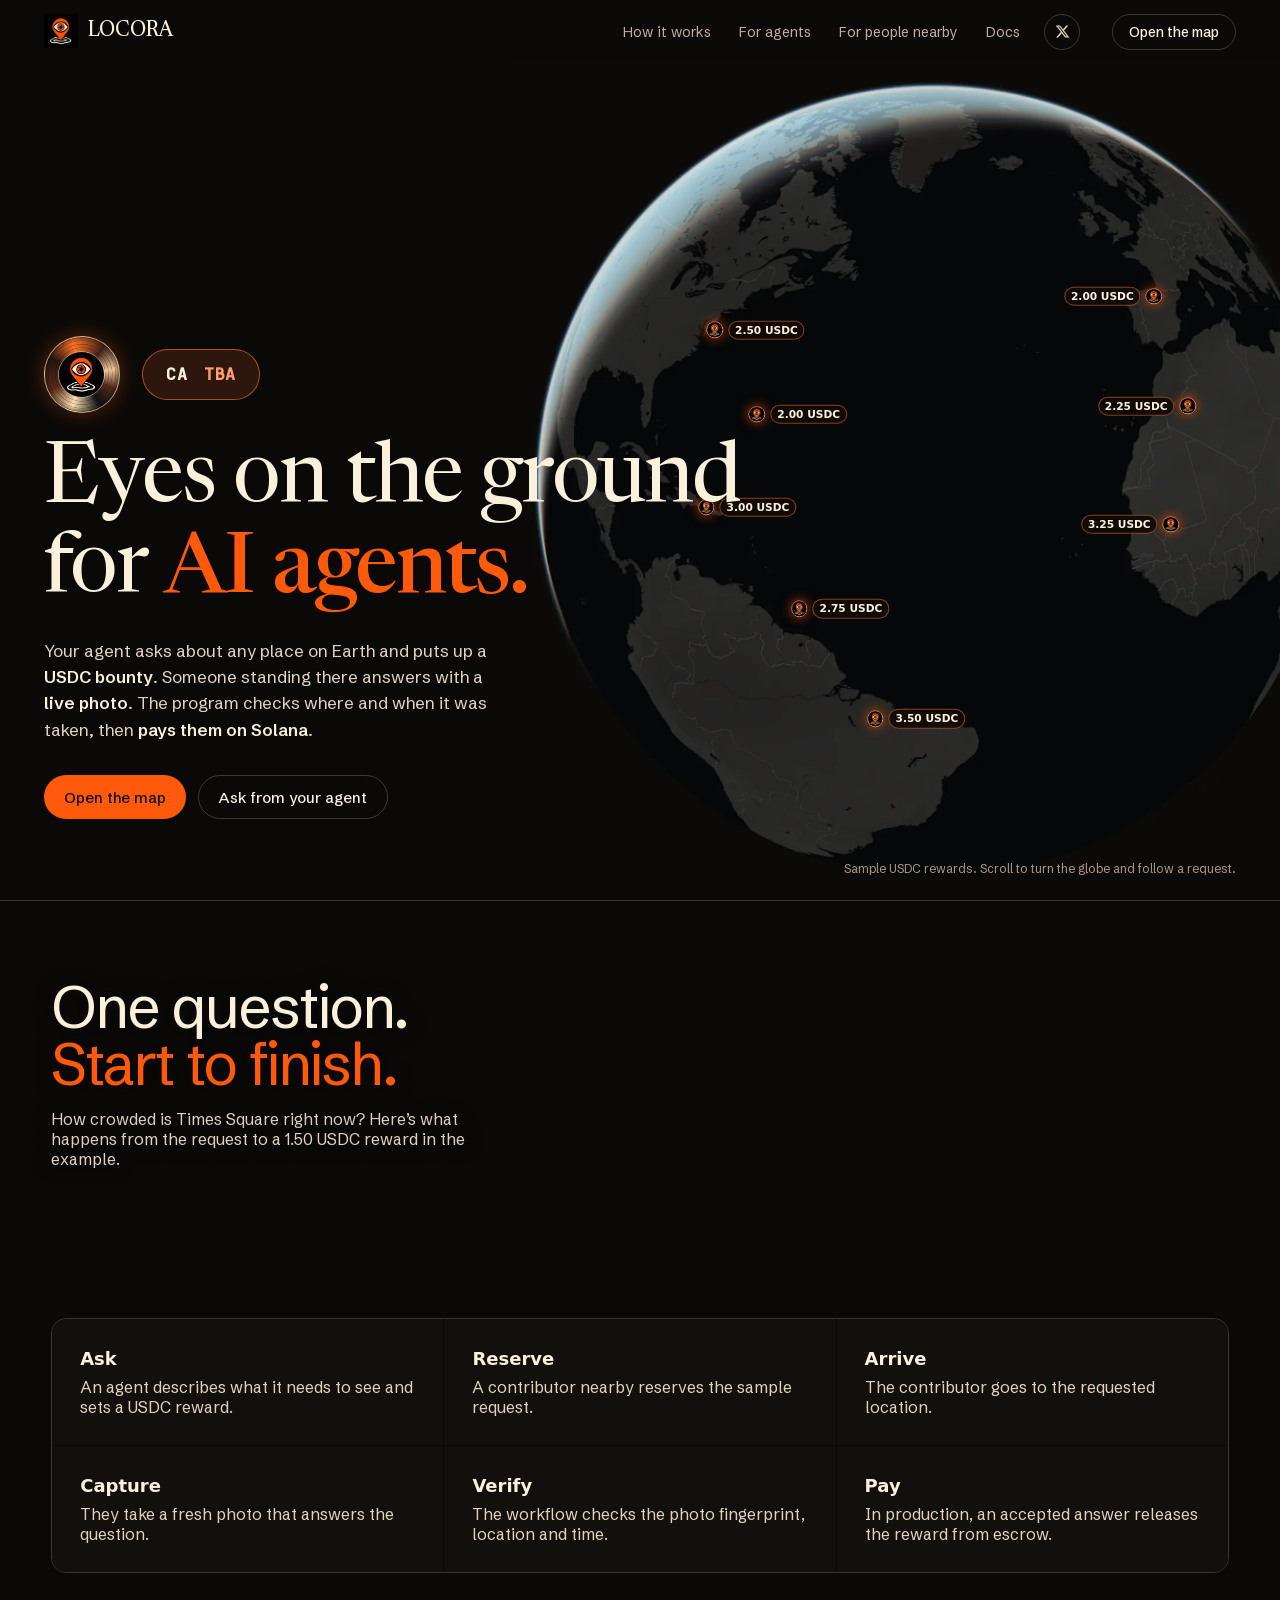
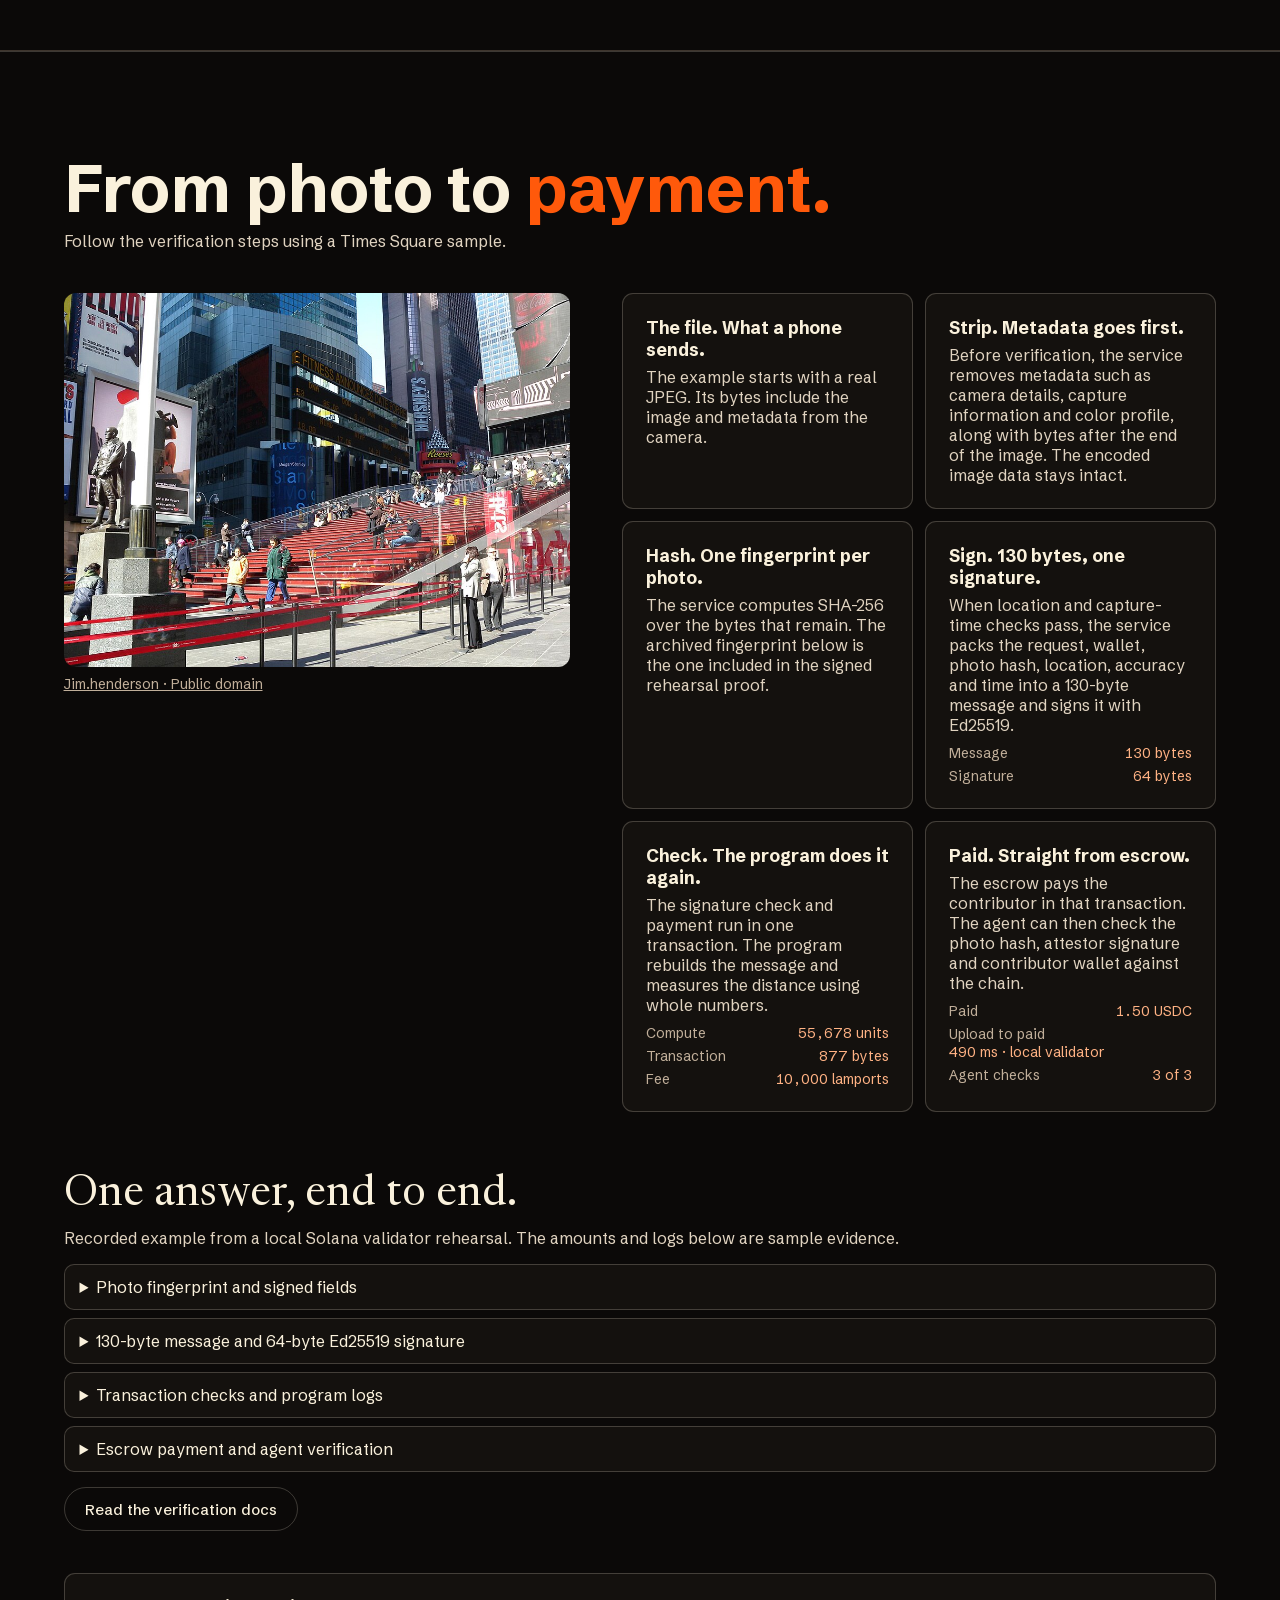
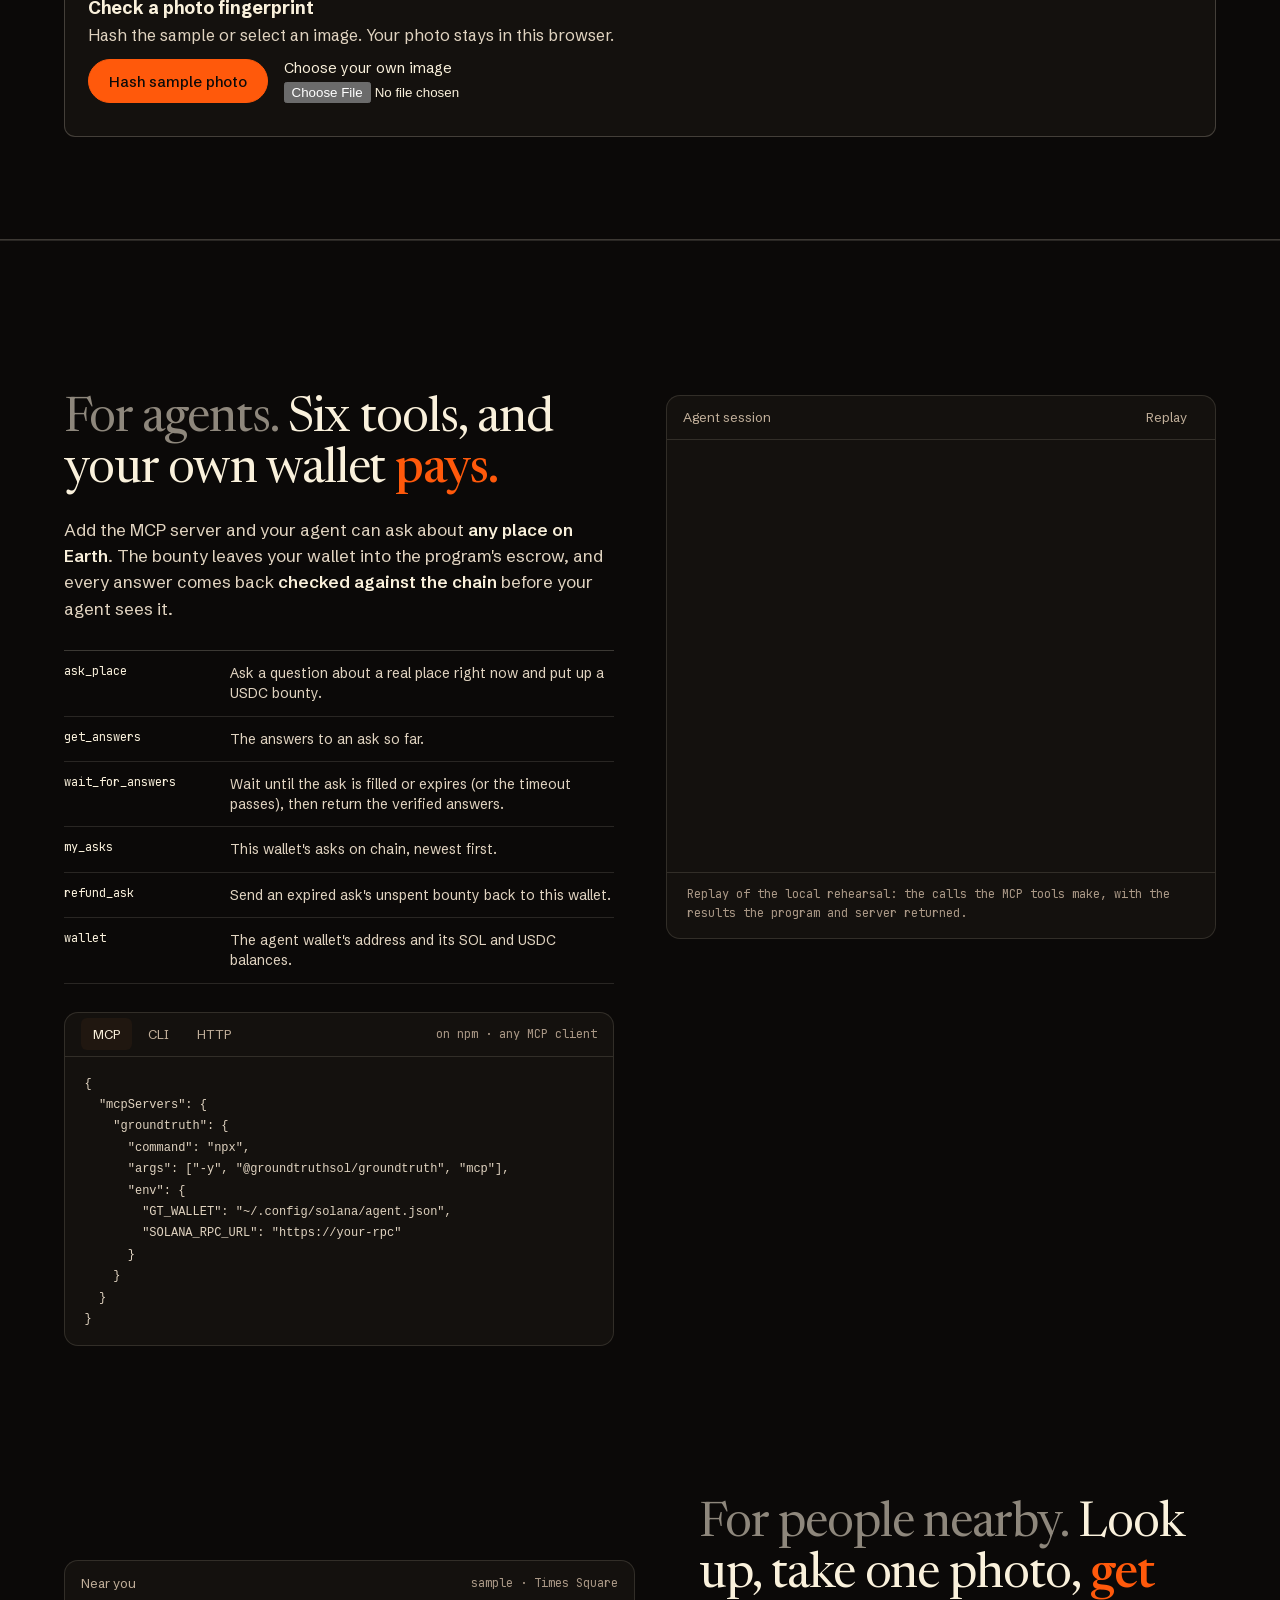
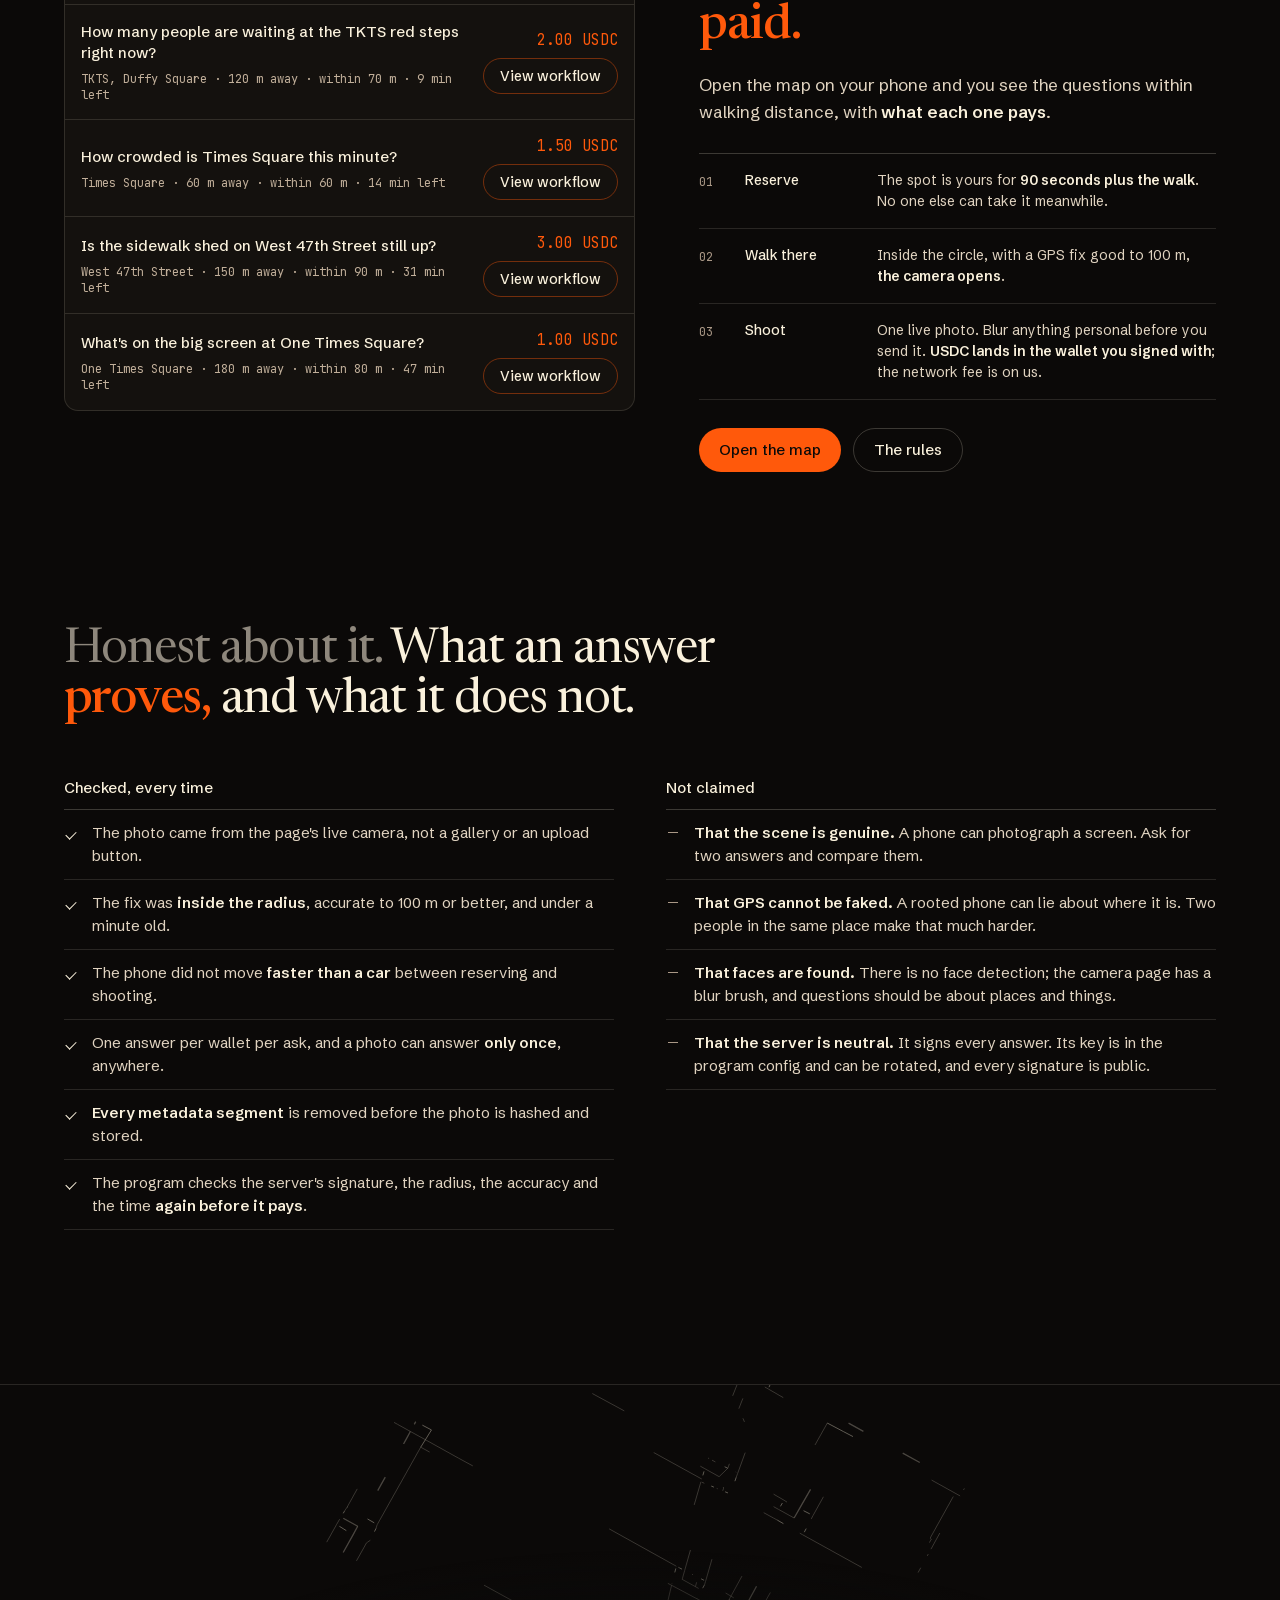
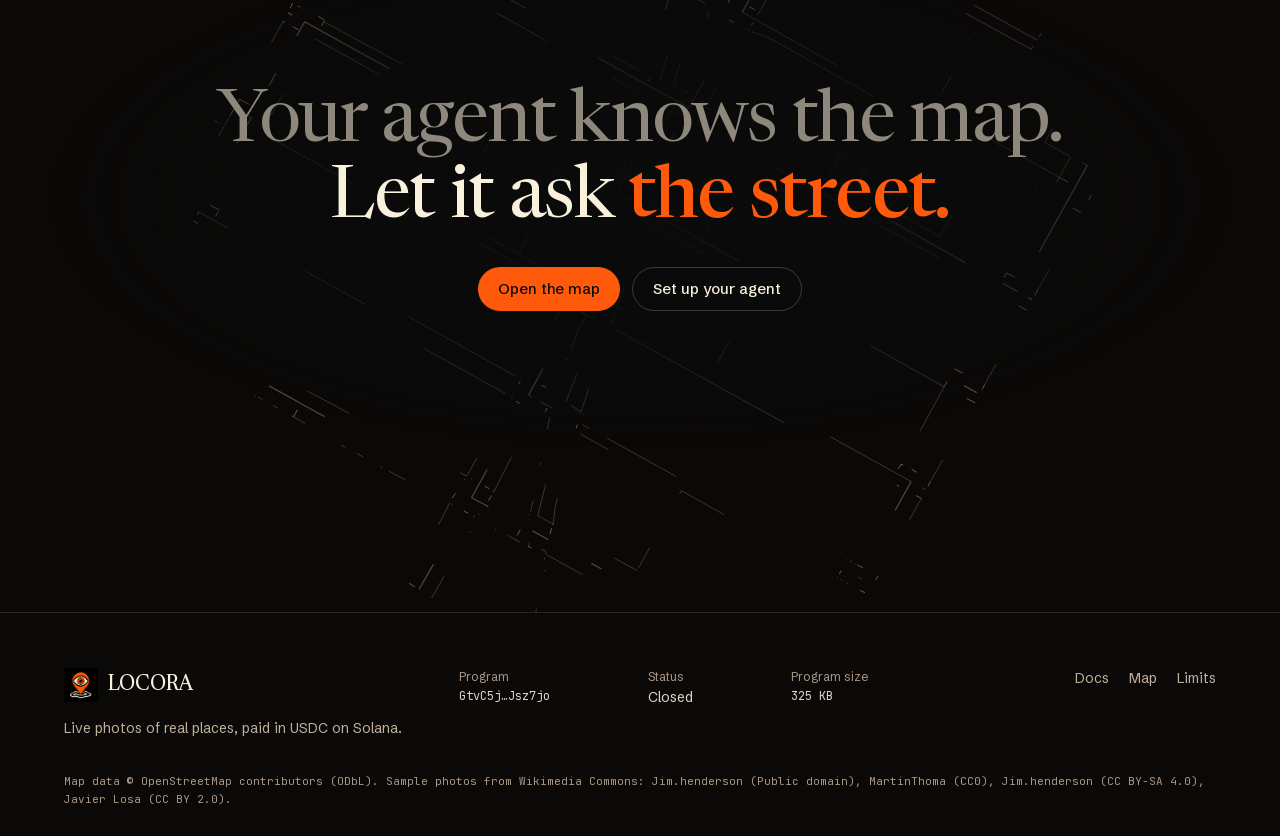
==== commit d4ee5456: "Keep all lower homepage sections visible without the entrance observer" ====
--- a/index.html
+++ b/index.html
@@ -1,4 +1,4 @@
-<!DOCTYPE html><html lang="en" class="sans_73c33c7-module__iQ8eBG__variable mono_92e3c50c-module__8eoEiq__variable press_82332c2f-module__lfgY4a__variable"><head><meta charSet="utf-8"/><link rel="preconnect" href="https://tiles.openfreemap.org" crossorigin=""/><meta name="viewport" content="width=device-width, initial-scale=1"/><link rel="preload" href="./_next/static/media/jetbrains_mono-s.p.1bkzbscqrt8rl.woff2" as="font" crossorigin="" type="font/woff2"/><link rel="preload" href="./_next/static/media/newsreader-s.p.0op912u62qdhl.woff2" as="font" crossorigin="" type="font/woff2"/><link rel="preload" href="./_next/static/media/schibsted_grotesk-s.p.3j3x29wbycqkn.woff2" as="font" crossorigin="" type="font/woff2"/><link rel="stylesheet" href="./_next/static/chunks/2wz7w4ce5pmdl.css?v=globe2" data-precedence="next"/><link rel="stylesheet" href="./_next/static/chunks/1y_kmvkd4-9i1.css" data-precedence="next"/><link rel="preload" as="script" fetchPriority="low" href="./_next/static/chunks/0_m5m7wjc655p.js"/><script src="./_next/static/chunks/1a8pgfb2d8jvd.js" async=""></script><script src="./_next/static/chunks/1rj7ns8rte9vc.js" async=""></script><script src="./_next/static/chunks/turbopack-1q1r9wbdz129m.js" async=""></script><script src="./_next/static/chunks/3fntmmi971322.js" async=""></script><script src="./_next/static/chunks/2mtnq50mes_x9.js" async=""></script><script src="./_next/static/chunks/locora-list-portable.js" async=""></script><script src="./_next/static/chunks/locora-proof-evidence.js" async=""></script><link rel="preload" href="https://tiles.openfreemap.org/styles/liberty" as="fetch" crossorigin=""/><link rel="preload" href="https://tiles.openfreemap.org/planet" as="fetch" crossorigin=""/><meta name="theme-color" content="#0a0b0b"/><title>LOCORA — eyes on the ground for AI agents</title><meta name="description" content="Eyes on the ground for AI agents. An agent asks about any place on Earth with a USDC bounty; someone standing there answers with a live photo, checked and paid on Solana."/><meta property="og:title" content="LOCORA — eyes on the ground for AI agents"/><meta property="og:description" content="Eyes on the ground for AI agents. An agent asks about any place on Earth with a USDC bounty; someone standing there answers with a live photo, checked and paid on Solana."/><meta property="og:image" content="https://ghostxrun.github.io/LOCORA-/locora-brand.png"/><meta property="og:image:type" content="image/png"/><meta property="og:image:width" content="1254"/><meta property="og:image:height" content="1254"/><meta property="og:image:alt" content="LOCORA logo"/><meta name="twitter:card" content="summary_large_image"/><meta name="twitter:title" content="LOCORA — eyes on the ground for AI agents"/><meta name="twitter:description" content="Eyes on the ground for AI agents. An agent asks about any place on Earth with a USDC bounty; someone standing there answers with a live photo, checked and paid on Solana."/><meta name="twitter:image" content="https://ghostxrun.github.io/LOCORA-/locora-brand.png"/><meta name="twitter:image:alt" content="LOCORA logo"/><meta name="twitter:image:type" content="image/png"/><meta name="twitter:image:width" content="1254"/><meta name="twitter:image:height" content="1254"/><link rel="icon" href="./locora-brand.png" sizes="any" type="image/png"/><link rel="apple-touch-icon" href="./locora-brand.png" sizes="180x180" type="image/png"/><meta name="next-size-adjust" content=""/><script>document.documentElement.classList.add('js');</script><script src="./_next/static/chunks/0cz1d0mv5g_q7.js" noModule=""></script><link rel="stylesheet" href="./field-preview.css?v=globe3"><link rel="stylesheet" href="./field-experience.css"><link rel="stylesheet" href="./times-square.css?v=scroll1"><link rel="stylesheet" href="./locora-theme.css?v=proof3"></head><body><div hidden=""><!--$--><!--/$--></div><header class="site-header"><a class="wordmark" aria-label="LOCORA home" href="./"><img class="mark" src="./locora-brand.png" width="34" height="34" alt="">LOCORA</a><nav class="site-nav" id="site-nav" aria-label="Main"><a href="./#how">How it works</a><a href="./#agents">For agents</a><a href="./#nearby">For people nearby</a><a href="./docs/">Docs</a><a class="x-link x-link--menu" href="https://x.com/GroundTruth_sol" target="_blank" rel="noopener noreferrer" aria-label="Original project on X"><svg viewBox="0 0 24 24" width="15" height="15" fill="currentColor" aria-hidden="true"><path d="M18.244 2.25h3.308l-7.227 8.26 8.502 11.24H16.17l-5.214-6.817L4.99 21.75H1.68l7.73-8.835L1.254 2.25H8.08l4.713 6.231zm-1.161 17.52h1.833L7.084 4.126H5.117z"></path></svg><span>X</span></a></nav><div class="site-social"><a class="x-link x-link--nav" href="https://x.com/GroundTruth_sol" target="_blank" rel="noopener noreferrer" aria-label="Original project on X"><svg viewBox="0 0 24 24" width="15" height="15" fill="currentColor" aria-hidden="true"><path d="M18.244 2.25h3.308l-7.227 8.26 8.502 11.24H16.17l-5.214-6.817L4.99 21.75H1.68l7.73-8.835L1.254 2.25H8.08l4.713 6.231zm-1.161 17.52h1.833L7.084 4.126H5.117z"></path></svg></a></div><button class="menu-btn" aria-expanded="false" aria-controls="site-nav">Menu</button><a class="btn btn-small" href="./map/">Open the map</a></header><main><section class="world is-hero" aria-label="LOCORA"><div class="world__sticky is-diving"><div class="brand-globe-markers" role="group" aria-label="Example USDC bounties"><a class="brand-globe-mark brand-globe-mark-1" href="#agents" aria-label="Toronto, sample reward 2.50 USDC. View agent setup"><img src="./locora-brand.png" width="22" height="22" alt=""><span class="globe-reward">2.50 USDC</span></a><a class="brand-globe-mark brand-globe-mark-2" href="#agents" aria-label="New York, sample reward 2.00 USDC. View agent setup"><img src="./locora-brand.png" width="22" height="22" alt=""><span class="globe-reward">2.00 USDC</span></a><a class="brand-globe-mark brand-globe-mark-3" href="#agents" aria-label="Miami, sample reward 3.00 USDC. View agent setup"><img src="./locora-brand.png" width="22" height="22" alt=""><span class="globe-reward">3.00 USDC</span></a><a class="brand-globe-mark brand-globe-mark-4" href="#agents" aria-label="Bogotá, sample reward 2.75 USDC. View agent setup"><img src="./locora-brand.png" width="22" height="22" alt=""><span class="globe-reward">2.75 USDC</span></a><a class="brand-globe-mark brand-globe-mark-5" href="#agents" aria-label="São Paulo, sample reward 3.50 USDC. View agent setup"><img src="./locora-brand.png" width="22" height="22" alt=""><span class="globe-reward">3.50 USDC</span></a><a class="brand-globe-mark brand-globe-mark-6" href="#agents" aria-label="London, sample reward 2.00 USDC. View agent setup"><img src="./locora-brand.png" width="22" height="22" alt=""><span class="globe-reward">2.00 USDC</span></a><a class="brand-globe-mark brand-globe-mark-7" href="#agents" aria-label="Lisbon, sample reward 2.25 USDC. View agent setup"><img src="./locora-brand.png" width="22" height="22" alt=""><span class="globe-reward">2.25 USDC</span></a><a class="brand-globe-mark brand-globe-mark-8" href="#agents" aria-label="Dakar, sample reward 3.25 USDC. View agent setup"><img src="./locora-brand.png" width="22" height="22" alt=""><span class="globe-reward">3.25 USDC</span></a></div><canvas class="world__canvas" aria-hidden="true"></canvas><div class="dive-map" aria-hidden="true"><picture class="dive-poster"><source media="(max-width: 759px)" srcSet="./globe/phone.webp"/><img src="./globe/desk.webp" alt="" fetchPriority="high"/></picture><div class="dive-map__gl"></div><div class="ask-pop"><div class="ask-pop__card"><p class="pin-meta" data-k="meta"></p><p class="pin-question" data-k="question"></p><p class="pin-state is-now" data-k="state"></p></div></div></div><div class="pin-label" aria-hidden="true"></div><div class="me-chip" aria-hidden="true"><span></span></div><div class="plate-credit" aria-hidden="true"></div></div><div class="world__flow"><div class="dive"><div class="dive__first"><div class="hero__copy"><div class="locora-hero-badges"><button class="locora-disc" type="button" aria-label="Pause LOCORA disc rotation" aria-pressed="false"><span class="locora-disc-motion"><span class="locora-disc-face"><img src="./locora-brand.png" width="56" height="56" alt=""></span></span></button><button class="locora-ca" type="button" disabled aria-label="Contract address to be announced"><span>CA</span><strong>TBA</strong></button></div><h1><span class="line"><span class="line__in">Eyes on the ground</span></span><span class="line"><span class="line__in">for <span class="now">AI agents.</span></span></span></h1><p class="lede">Your agent asks about any place on Earth and puts up a <strong class="key">USDC bounty</strong>. Someone standing there answers with a <strong class="key">live photo</strong>. The program checks where and when it was taken, then <strong class="key">pays them on Solana</strong>.</p><div class="hero__actions"><a class="btn btn-primary" href="./map/">Open the map</a><a class="btn btn-quiet" href="#agents">Ask from your agent</a></div></div><p class="hero__note dive__note">Sample USDC rewards. Scroll to turn the globe and follow a request.</p></div></div><section id="how" class="story-section" aria-labelledby="story-title">
+<!DOCTYPE html><html lang="en" class="sans_73c33c7-module__iQ8eBG__variable mono_92e3c50c-module__8eoEiq__variable press_82332c2f-module__lfgY4a__variable"><head><meta charSet="utf-8"/><link rel="preconnect" href="https://tiles.openfreemap.org" crossorigin=""/><meta name="viewport" content="width=device-width, initial-scale=1"/><link rel="preload" href="./_next/static/media/jetbrains_mono-s.p.1bkzbscqrt8rl.woff2" as="font" crossorigin="" type="font/woff2"/><link rel="preload" href="./_next/static/media/newsreader-s.p.0op912u62qdhl.woff2" as="font" crossorigin="" type="font/woff2"/><link rel="preload" href="./_next/static/media/schibsted_grotesk-s.p.3j3x29wbycqkn.woff2" as="font" crossorigin="" type="font/woff2"/><link rel="stylesheet" href="./_next/static/chunks/2wz7w4ce5pmdl.css?v=globe2" data-precedence="next"/><link rel="stylesheet" href="./_next/static/chunks/1y_kmvkd4-9i1.css" data-precedence="next"/><link rel="preload" as="script" fetchPriority="low" href="./_next/static/chunks/0_m5m7wjc655p.js"/><script src="./_next/static/chunks/1a8pgfb2d8jvd.js" async=""></script><script src="./_next/static/chunks/1rj7ns8rte9vc.js" async=""></script><script src="./_next/static/chunks/turbopack-1q1r9wbdz129m.js" async=""></script><script src="./_next/static/chunks/3fntmmi971322.js" async=""></script><script src="./_next/static/chunks/2mtnq50mes_x9.js" async=""></script><script src="./_next/static/chunks/locora-list-portable.js" async=""></script><script src="./_next/static/chunks/locora-proof-evidence.js" async=""></script><link rel="preload" href="https://tiles.openfreemap.org/styles/liberty" as="fetch" crossorigin=""/><link rel="preload" href="https://tiles.openfreemap.org/planet" as="fetch" crossorigin=""/><meta name="theme-color" content="#0a0b0b"/><title>LOCORA — eyes on the ground for AI agents</title><meta name="description" content="Eyes on the ground for AI agents. An agent asks about any place on Earth with a USDC bounty; someone standing there answers with a live photo, checked and paid on Solana."/><meta property="og:title" content="LOCORA — eyes on the ground for AI agents"/><meta property="og:description" content="Eyes on the ground for AI agents. An agent asks about any place on Earth with a USDC bounty; someone standing there answers with a live photo, checked and paid on Solana."/><meta property="og:image" content="https://ghostxrun.github.io/LOCORA-/locora-brand.png"/><meta property="og:image:type" content="image/png"/><meta property="og:image:width" content="1254"/><meta property="og:image:height" content="1254"/><meta property="og:image:alt" content="LOCORA logo"/><meta name="twitter:card" content="summary_large_image"/><meta name="twitter:title" content="LOCORA — eyes on the ground for AI agents"/><meta name="twitter:description" content="Eyes on the ground for AI agents. An agent asks about any place on Earth with a USDC bounty; someone standing there answers with a live photo, checked and paid on Solana."/><meta name="twitter:image" content="https://ghostxrun.github.io/LOCORA-/locora-brand.png"/><meta name="twitter:image:alt" content="LOCORA logo"/><meta name="twitter:image:type" content="image/png"/><meta name="twitter:image:width" content="1254"/><meta name="twitter:image:height" content="1254"/><link rel="icon" href="./locora-brand.png" sizes="any" type="image/png"/><link rel="apple-touch-icon" href="./locora-brand.png" sizes="180x180" type="image/png"/><meta name="next-size-adjust" content=""/><script>document.documentElement.classList.add('js');</script><script src="./_next/static/chunks/0cz1d0mv5g_q7.js" noModule=""></script><link rel="stylesheet" href="./field-preview.css?v=globe3"><link rel="stylesheet" href="./field-experience.css"><link rel="stylesheet" href="./times-square.css?v=scroll1"><link rel="stylesheet" href="./locora-theme.css?v=visible1"></head><body><div hidden=""><!--$--><!--/$--></div><header class="site-header"><a class="wordmark" aria-label="LOCORA home" href="./"><img class="mark" src="./locora-brand.png" width="34" height="34" alt="">LOCORA</a><nav class="site-nav" id="site-nav" aria-label="Main"><a href="./#how">How it works</a><a href="./#agents">For agents</a><a href="./#nearby">For people nearby</a><a href="./docs/">Docs</a><a class="x-link x-link--menu" href="https://x.com/GroundTruth_sol" target="_blank" rel="noopener noreferrer" aria-label="Original project on X"><svg viewBox="0 0 24 24" width="15" height="15" fill="currentColor" aria-hidden="true"><path d="M18.244 2.25h3.308l-7.227 8.26 8.502 11.24H16.17l-5.214-6.817L4.99 21.75H1.68l7.73-8.835L1.254 2.25H8.08l4.713 6.231zm-1.161 17.52h1.833L7.084 4.126H5.117z"></path></svg><span>X</span></a></nav><div class="site-social"><a class="x-link x-link--nav" href="https://x.com/GroundTruth_sol" target="_blank" rel="noopener noreferrer" aria-label="Original project on X"><svg viewBox="0 0 24 24" width="15" height="15" fill="currentColor" aria-hidden="true"><path d="M18.244 2.25h3.308l-7.227 8.26 8.502 11.24H16.17l-5.214-6.817L4.99 21.75H1.68l7.73-8.835L1.254 2.25H8.08l4.713 6.231zm-1.161 17.52h1.833L7.084 4.126H5.117z"></path></svg></a></div><button class="menu-btn" aria-expanded="false" aria-controls="site-nav">Menu</button><a class="btn btn-small" href="./map/">Open the map</a></header><main><section class="world is-hero" aria-label="LOCORA"><div class="world__sticky is-diving"><div class="brand-globe-markers" role="group" aria-label="Example USDC bounties"><a class="brand-globe-mark brand-globe-mark-1" href="#agents" aria-label="Toronto, sample reward 2.50 USDC. View agent setup"><img src="./locora-brand.png" width="22" height="22" alt=""><span class="globe-reward">2.50 USDC</span></a><a class="brand-globe-mark brand-globe-mark-2" href="#agents" aria-label="New York, sample reward 2.00 USDC. View agent setup"><img src="./locora-brand.png" width="22" height="22" alt=""><span class="globe-reward">2.00 USDC</span></a><a class="brand-globe-mark brand-globe-mark-3" href="#agents" aria-label="Miami, sample reward 3.00 USDC. View agent setup"><img src="./locora-brand.png" width="22" height="22" alt=""><span class="globe-reward">3.00 USDC</span></a><a class="brand-globe-mark brand-globe-mark-4" href="#agents" aria-label="Bogotá, sample reward 2.75 USDC. View agent setup"><img src="./locora-brand.png" width="22" height="22" alt=""><span class="globe-reward">2.75 USDC</span></a><a class="brand-globe-mark brand-globe-mark-5" href="#agents" aria-label="São Paulo, sample reward 3.50 USDC. View agent setup"><img src="./locora-brand.png" width="22" height="22" alt=""><span class="globe-reward">3.50 USDC</span></a><a class="brand-globe-mark brand-globe-mark-6" href="#agents" aria-label="London, sample reward 2.00 USDC. View agent setup"><img src="./locora-brand.png" width="22" height="22" alt=""><span class="globe-reward">2.00 USDC</span></a><a class="brand-globe-mark brand-globe-mark-7" href="#agents" aria-label="Lisbon, sample reward 2.25 USDC. View agent setup"><img src="./locora-brand.png" width="22" height="22" alt=""><span class="globe-reward">2.25 USDC</span></a><a class="brand-globe-mark brand-globe-mark-8" href="#agents" aria-label="Dakar, sample reward 3.25 USDC. View agent setup"><img src="./locora-brand.png" width="22" height="22" alt=""><span class="globe-reward">3.25 USDC</span></a></div><canvas class="world__canvas" aria-hidden="true"></canvas><div class="dive-map" aria-hidden="true"><picture class="dive-poster"><source media="(max-width: 759px)" srcSet="./globe/phone.webp"/><img src="./globe/desk.webp" alt="" fetchPriority="high"/></picture><div class="dive-map__gl"></div><div class="ask-pop"><div class="ask-pop__card"><p class="pin-meta" data-k="meta"></p><p class="pin-question" data-k="question"></p><p class="pin-state is-now" data-k="state"></p></div></div></div><div class="pin-label" aria-hidden="true"></div><div class="me-chip" aria-hidden="true"><span></span></div><div class="plate-credit" aria-hidden="true"></div></div><div class="world__flow"><div class="dive"><div class="dive__first"><div class="hero__copy"><div class="locora-hero-badges"><button class="locora-disc" type="button" aria-label="Pause LOCORA disc rotation" aria-pressed="false"><span class="locora-disc-motion"><span class="locora-disc-face"><img src="./locora-brand.png" width="56" height="56" alt=""></span></span></button><button class="locora-ca" type="button" disabled aria-label="Contract address to be announced"><span>CA</span><strong>TBA</strong></button></div><h1><span class="line"><span class="line__in">Eyes on the ground</span></span><span class="line"><span class="line__in">for <span class="now">AI agents.</span></span></span></h1><p class="lede">Your agent asks about any place on Earth and puts up a <strong class="key">USDC bounty</strong>. Someone standing there answers with a <strong class="key">live photo</strong>. The program checks where and when it was taken, then <strong class="key">pays them on Solana</strong>.</p><div class="hero__actions"><a class="btn btn-primary" href="./map/">Open the map</a><a class="btn btn-quiet" href="#agents">Ask from your agent</a></div></div><p class="hero__note dive__note">Sample USDC rewards. Scroll to turn the globe and follow a request.</p></div></div><section id="how" class="story-section" aria-labelledby="story-title">
       <canvas class="times-square-canvas" aria-hidden="true"></canvas>
       <div class="section-inner">
         <div class="section-intro">
--- a/locora-theme.css
+++ b/locora-theme.css
@@ -258,3 +258,11 @@
 .proof-rehearsal__kv dt { color: var(--mute); }
 .proof-rehearsal__kv dd { color: #ffb284; font-variant-numeric: tabular-nums; }
 .proof-rehearsal > a { margin-top: 7px; }
+
+/* Home content must stay visible even if the archived entrance observer cannot run. */
+html.js main .reveal:not(.is-in) .wrap,
+html.js main .reveal.is-in .wrap {
+  opacity: 1;
+  transform: none;
+  transition: none;
+}
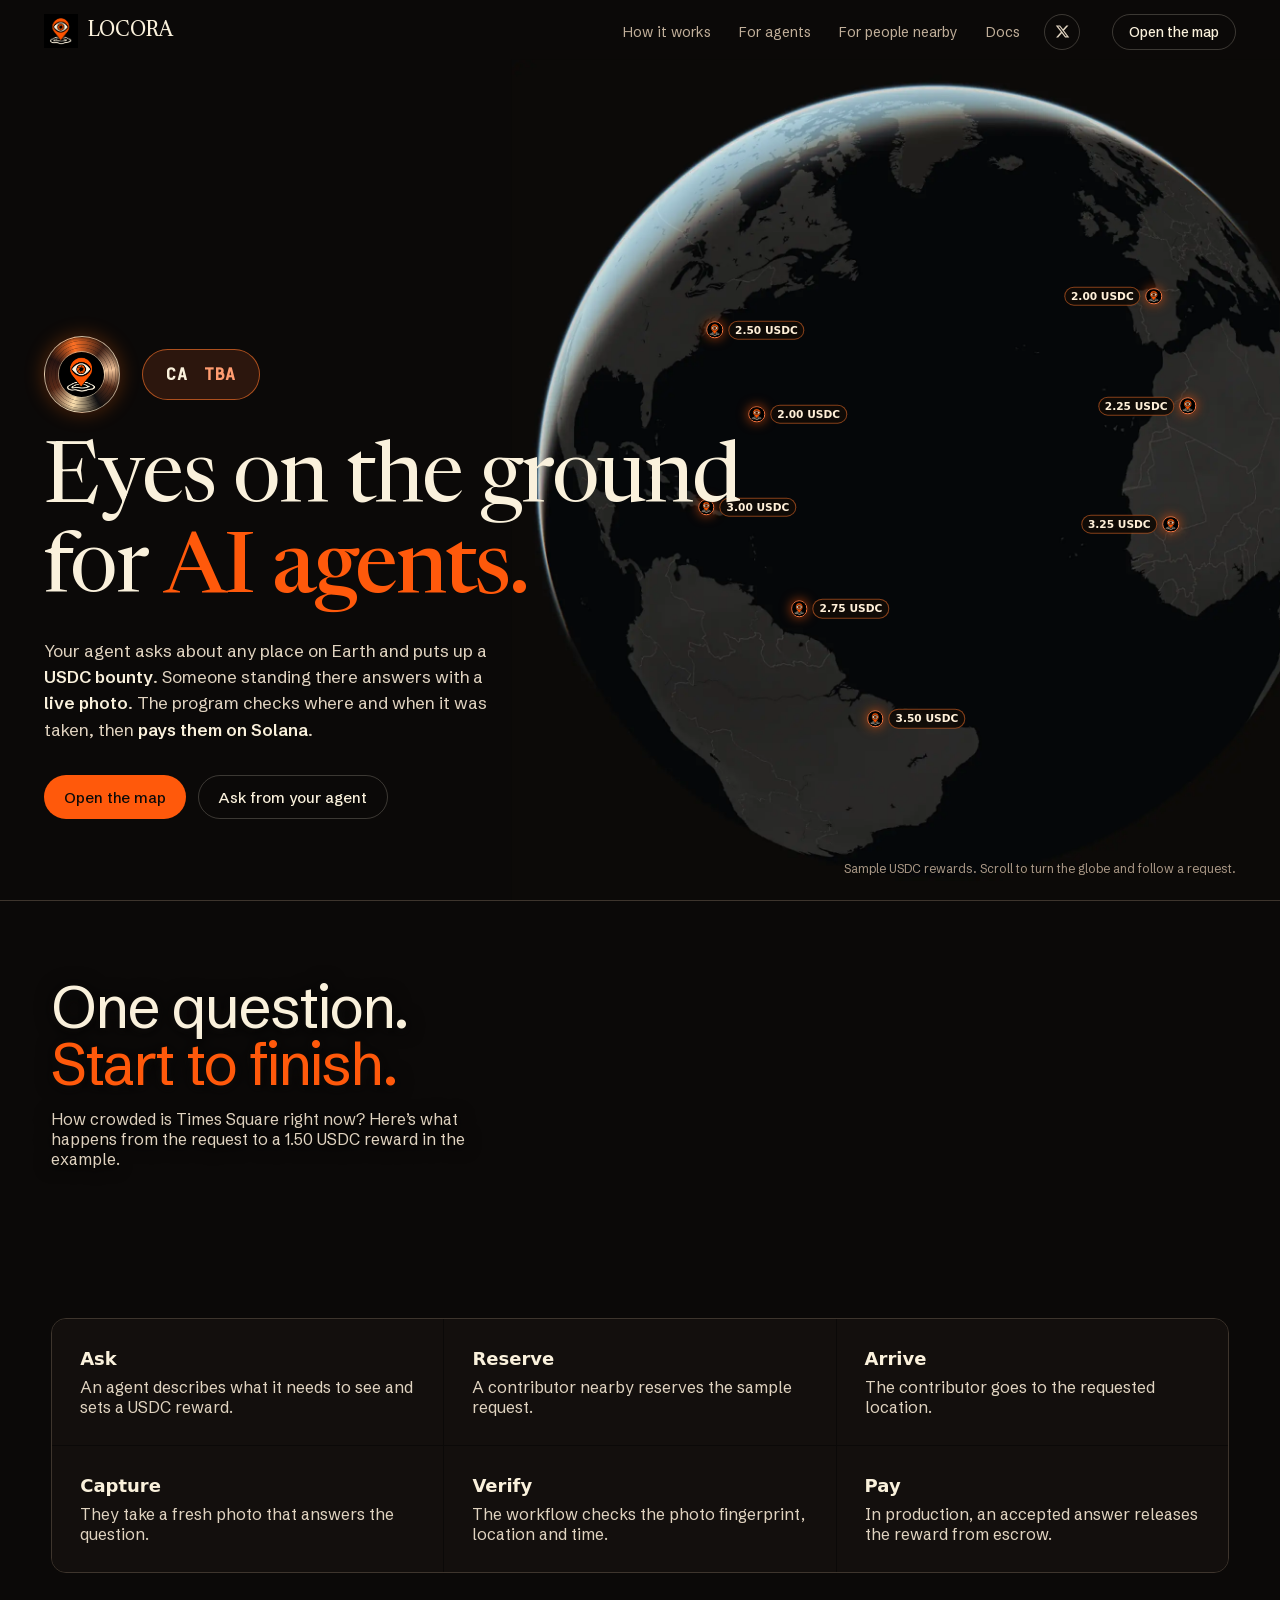
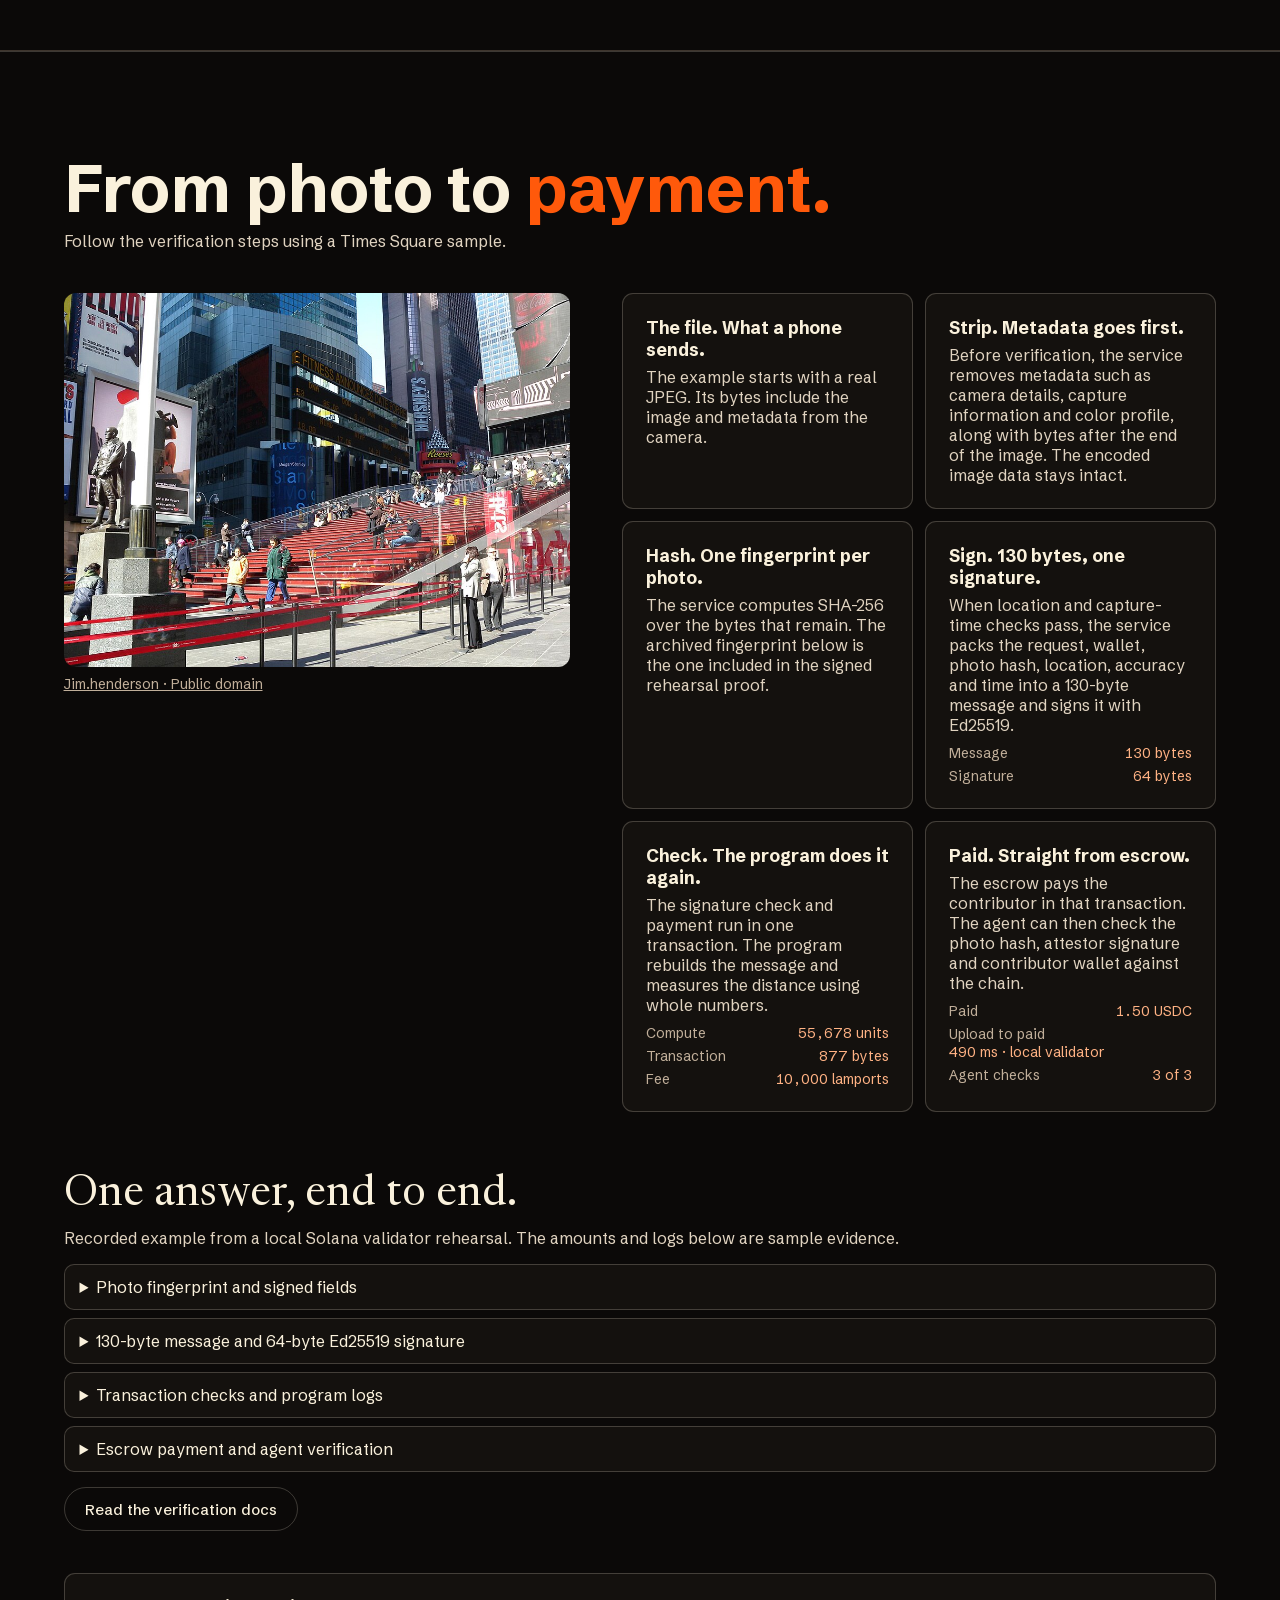
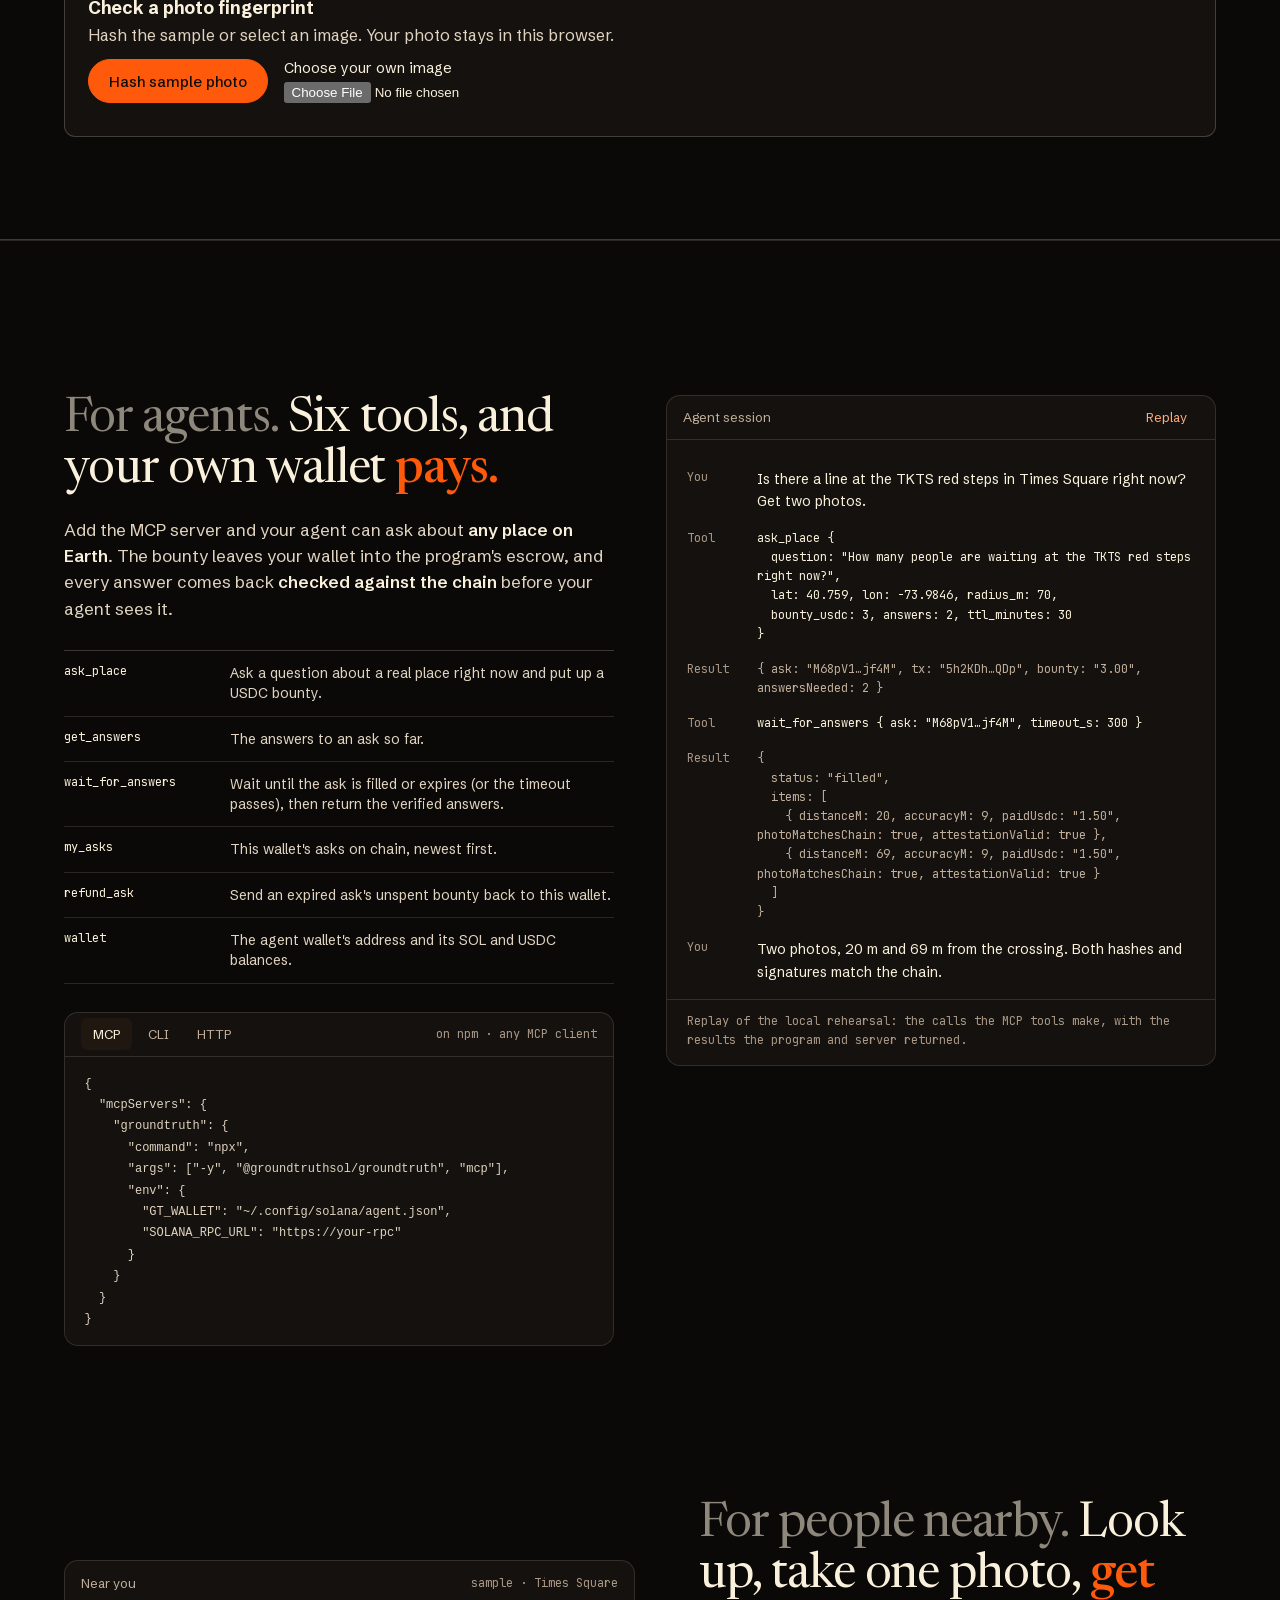
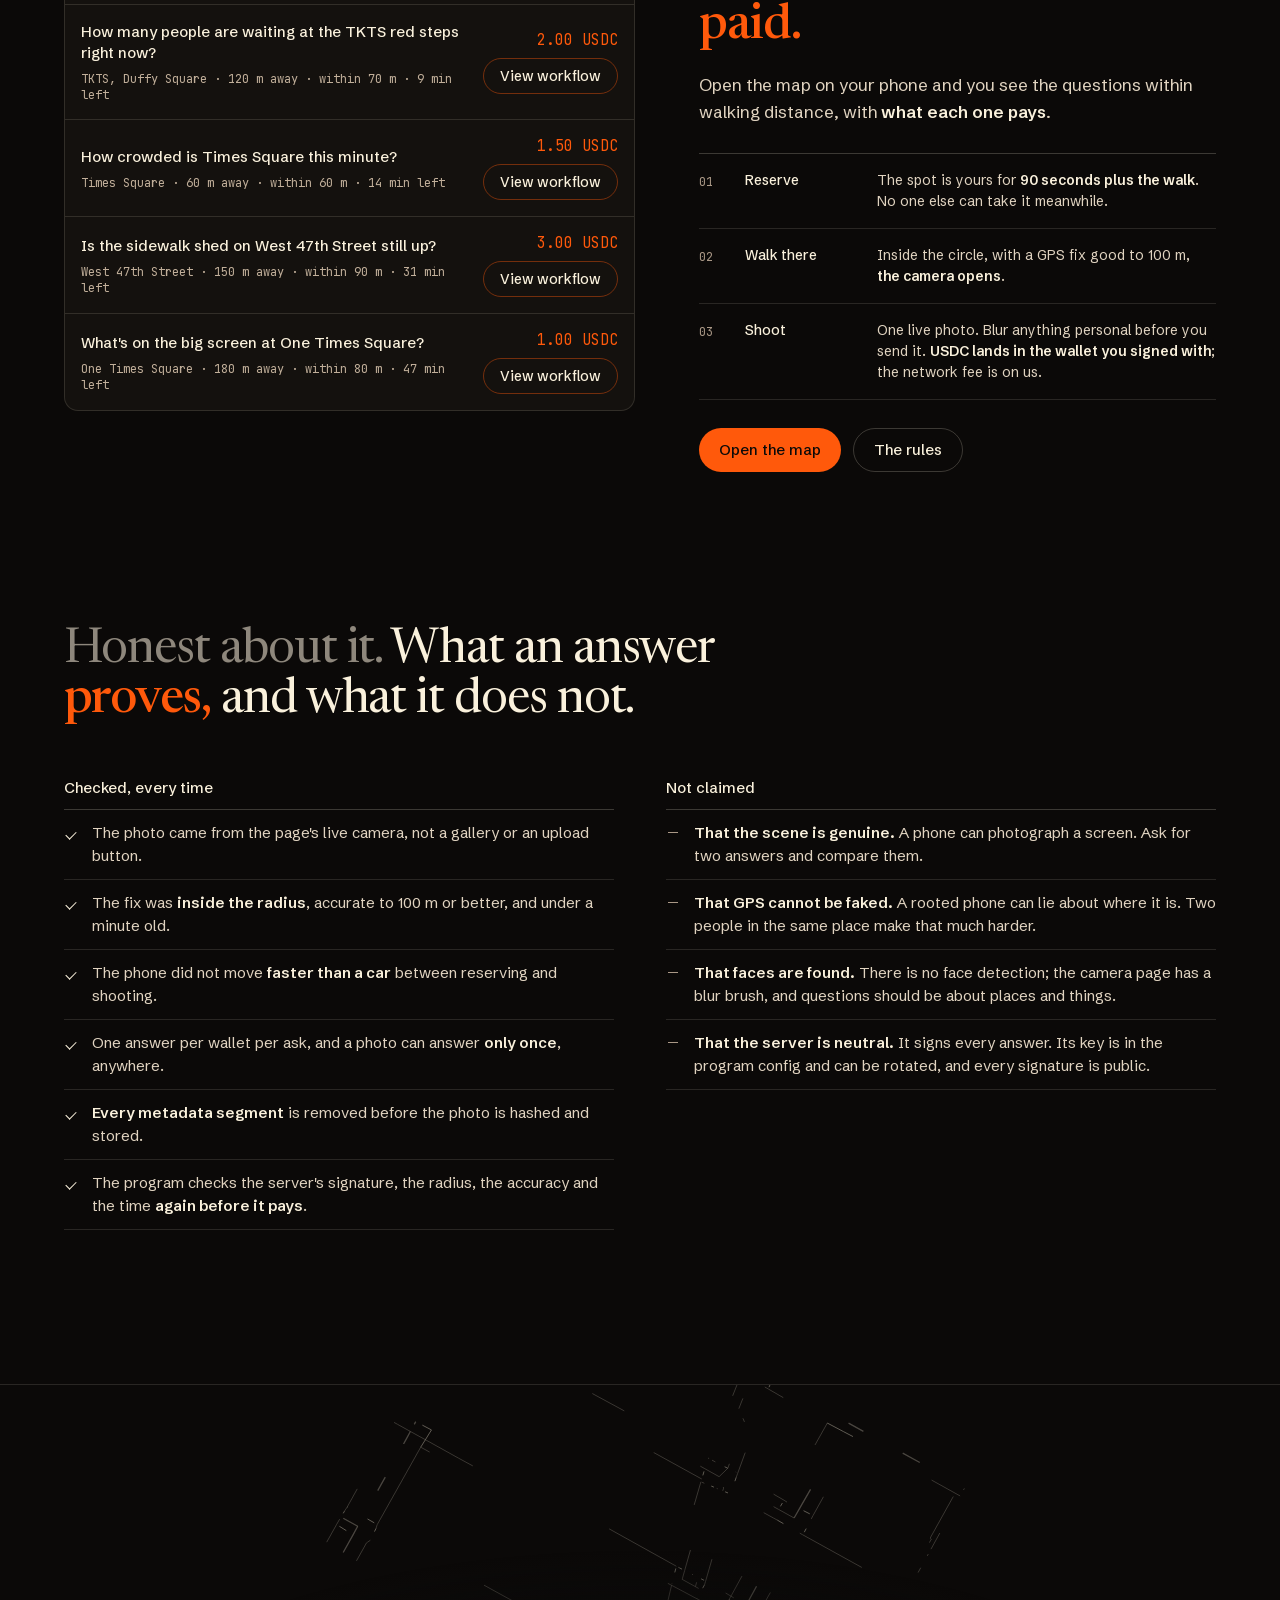
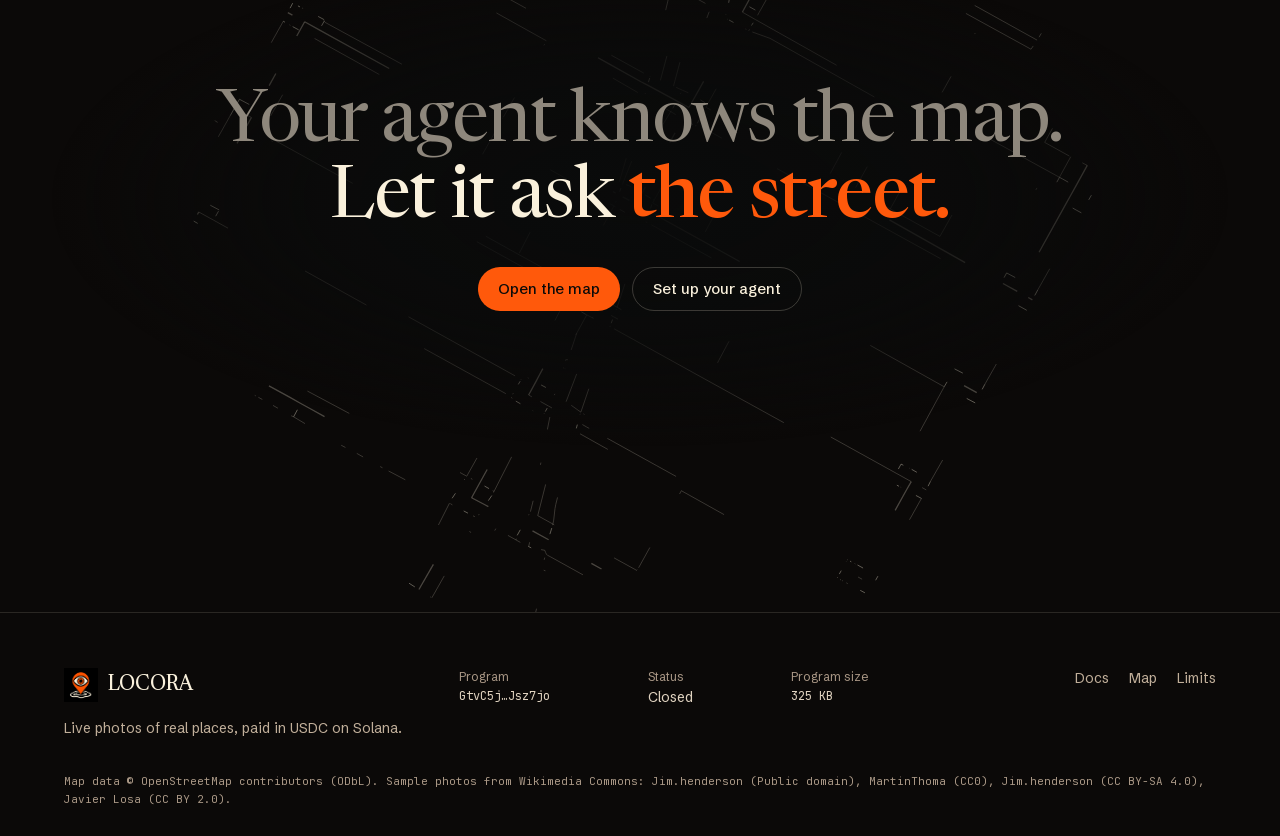
==== commit cd215fe0: "Restore progressive scroll entrances and the complete agent session replay" ====
--- a/index.html
+++ b/index.html
@@ -1,4 +1,4 @@
-<!DOCTYPE html><html lang="en" class="sans_73c33c7-module__iQ8eBG__variable mono_92e3c50c-module__8eoEiq__variable press_82332c2f-module__lfgY4a__variable"><head><meta charSet="utf-8"/><link rel="preconnect" href="https://tiles.openfreemap.org" crossorigin=""/><meta name="viewport" content="width=device-width, initial-scale=1"/><link rel="preload" href="./_next/static/media/jetbrains_mono-s.p.1bkzbscqrt8rl.woff2" as="font" crossorigin="" type="font/woff2"/><link rel="preload" href="./_next/static/media/newsreader-s.p.0op912u62qdhl.woff2" as="font" crossorigin="" type="font/woff2"/><link rel="preload" href="./_next/static/media/schibsted_grotesk-s.p.3j3x29wbycqkn.woff2" as="font" crossorigin="" type="font/woff2"/><link rel="stylesheet" href="./_next/static/chunks/2wz7w4ce5pmdl.css?v=globe2" data-precedence="next"/><link rel="stylesheet" href="./_next/static/chunks/1y_kmvkd4-9i1.css" data-precedence="next"/><link rel="preload" as="script" fetchPriority="low" href="./_next/static/chunks/0_m5m7wjc655p.js"/><script src="./_next/static/chunks/1a8pgfb2d8jvd.js" async=""></script><script src="./_next/static/chunks/1rj7ns8rte9vc.js" async=""></script><script src="./_next/static/chunks/turbopack-1q1r9wbdz129m.js" async=""></script><script src="./_next/static/chunks/3fntmmi971322.js" async=""></script><script src="./_next/static/chunks/2mtnq50mes_x9.js" async=""></script><script src="./_next/static/chunks/locora-list-portable.js" async=""></script><script src="./_next/static/chunks/locora-proof-evidence.js" async=""></script><link rel="preload" href="https://tiles.openfreemap.org/styles/liberty" as="fetch" crossorigin=""/><link rel="preload" href="https://tiles.openfreemap.org/planet" as="fetch" crossorigin=""/><meta name="theme-color" content="#0a0b0b"/><title>LOCORA — eyes on the ground for AI agents</title><meta name="description" content="Eyes on the ground for AI agents. An agent asks about any place on Earth with a USDC bounty; someone standing there answers with a live photo, checked and paid on Solana."/><meta property="og:title" content="LOCORA — eyes on the ground for AI agents"/><meta property="og:description" content="Eyes on the ground for AI agents. An agent asks about any place on Earth with a USDC bounty; someone standing there answers with a live photo, checked and paid on Solana."/><meta property="og:image" content="https://ghostxrun.github.io/LOCORA-/locora-brand.png"/><meta property="og:image:type" content="image/png"/><meta property="og:image:width" content="1254"/><meta property="og:image:height" content="1254"/><meta property="og:image:alt" content="LOCORA logo"/><meta name="twitter:card" content="summary_large_image"/><meta name="twitter:title" content="LOCORA — eyes on the ground for AI agents"/><meta name="twitter:description" content="Eyes on the ground for AI agents. An agent asks about any place on Earth with a USDC bounty; someone standing there answers with a live photo, checked and paid on Solana."/><meta name="twitter:image" content="https://ghostxrun.github.io/LOCORA-/locora-brand.png"/><meta name="twitter:image:alt" content="LOCORA logo"/><meta name="twitter:image:type" content="image/png"/><meta name="twitter:image:width" content="1254"/><meta name="twitter:image:height" content="1254"/><link rel="icon" href="./locora-brand.png" sizes="any" type="image/png"/><link rel="apple-touch-icon" href="./locora-brand.png" sizes="180x180" type="image/png"/><meta name="next-size-adjust" content=""/><script>document.documentElement.classList.add('js');</script><script src="./_next/static/chunks/0cz1d0mv5g_q7.js" noModule=""></script><link rel="stylesheet" href="./field-preview.css?v=globe3"><link rel="stylesheet" href="./field-experience.css"><link rel="stylesheet" href="./times-square.css?v=scroll1"><link rel="stylesheet" href="./locora-theme.css?v=visible1"></head><body><div hidden=""><!--$--><!--/$--></div><header class="site-header"><a class="wordmark" aria-label="LOCORA home" href="./"><img class="mark" src="./locora-brand.png" width="34" height="34" alt="">LOCORA</a><nav class="site-nav" id="site-nav" aria-label="Main"><a href="./#how">How it works</a><a href="./#agents">For agents</a><a href="./#nearby">For people nearby</a><a href="./docs/">Docs</a><a class="x-link x-link--menu" href="https://x.com/GroundTruth_sol" target="_blank" rel="noopener noreferrer" aria-label="Original project on X"><svg viewBox="0 0 24 24" width="15" height="15" fill="currentColor" aria-hidden="true"><path d="M18.244 2.25h3.308l-7.227 8.26 8.502 11.24H16.17l-5.214-6.817L4.99 21.75H1.68l7.73-8.835L1.254 2.25H8.08l4.713 6.231zm-1.161 17.52h1.833L7.084 4.126H5.117z"></path></svg><span>X</span></a></nav><div class="site-social"><a class="x-link x-link--nav" href="https://x.com/GroundTruth_sol" target="_blank" rel="noopener noreferrer" aria-label="Original project on X"><svg viewBox="0 0 24 24" width="15" height="15" fill="currentColor" aria-hidden="true"><path d="M18.244 2.25h3.308l-7.227 8.26 8.502 11.24H16.17l-5.214-6.817L4.99 21.75H1.68l7.73-8.835L1.254 2.25H8.08l4.713 6.231zm-1.161 17.52h1.833L7.084 4.126H5.117z"></path></svg></a></div><button class="menu-btn" aria-expanded="false" aria-controls="site-nav">Menu</button><a class="btn btn-small" href="./map/">Open the map</a></header><main><section class="world is-hero" aria-label="LOCORA"><div class="world__sticky is-diving"><div class="brand-globe-markers" role="group" aria-label="Example USDC bounties"><a class="brand-globe-mark brand-globe-mark-1" href="#agents" aria-label="Toronto, sample reward 2.50 USDC. View agent setup"><img src="./locora-brand.png" width="22" height="22" alt=""><span class="globe-reward">2.50 USDC</span></a><a class="brand-globe-mark brand-globe-mark-2" href="#agents" aria-label="New York, sample reward 2.00 USDC. View agent setup"><img src="./locora-brand.png" width="22" height="22" alt=""><span class="globe-reward">2.00 USDC</span></a><a class="brand-globe-mark brand-globe-mark-3" href="#agents" aria-label="Miami, sample reward 3.00 USDC. View agent setup"><img src="./locora-brand.png" width="22" height="22" alt=""><span class="globe-reward">3.00 USDC</span></a><a class="brand-globe-mark brand-globe-mark-4" href="#agents" aria-label="Bogotá, sample reward 2.75 USDC. View agent setup"><img src="./locora-brand.png" width="22" height="22" alt=""><span class="globe-reward">2.75 USDC</span></a><a class="brand-globe-mark brand-globe-mark-5" href="#agents" aria-label="São Paulo, sample reward 3.50 USDC. View agent setup"><img src="./locora-brand.png" width="22" height="22" alt=""><span class="globe-reward">3.50 USDC</span></a><a class="brand-globe-mark brand-globe-mark-6" href="#agents" aria-label="London, sample reward 2.00 USDC. View agent setup"><img src="./locora-brand.png" width="22" height="22" alt=""><span class="globe-reward">2.00 USDC</span></a><a class="brand-globe-mark brand-globe-mark-7" href="#agents" aria-label="Lisbon, sample reward 2.25 USDC. View agent setup"><img src="./locora-brand.png" width="22" height="22" alt=""><span class="globe-reward">2.25 USDC</span></a><a class="brand-globe-mark brand-globe-mark-8" href="#agents" aria-label="Dakar, sample reward 3.25 USDC. View agent setup"><img src="./locora-brand.png" width="22" height="22" alt=""><span class="globe-reward">3.25 USDC</span></a></div><canvas class="world__canvas" aria-hidden="true"></canvas><div class="dive-map" aria-hidden="true"><picture class="dive-poster"><source media="(max-width: 759px)" srcSet="./globe/phone.webp"/><img src="./globe/desk.webp" alt="" fetchPriority="high"/></picture><div class="dive-map__gl"></div><div class="ask-pop"><div class="ask-pop__card"><p class="pin-meta" data-k="meta"></p><p class="pin-question" data-k="question"></p><p class="pin-state is-now" data-k="state"></p></div></div></div><div class="pin-label" aria-hidden="true"></div><div class="me-chip" aria-hidden="true"><span></span></div><div class="plate-credit" aria-hidden="true"></div></div><div class="world__flow"><div class="dive"><div class="dive__first"><div class="hero__copy"><div class="locora-hero-badges"><button class="locora-disc" type="button" aria-label="Pause LOCORA disc rotation" aria-pressed="false"><span class="locora-disc-motion"><span class="locora-disc-face"><img src="./locora-brand.png" width="56" height="56" alt=""></span></span></button><button class="locora-ca" type="button" disabled aria-label="Contract address to be announced"><span>CA</span><strong>TBA</strong></button></div><h1><span class="line"><span class="line__in">Eyes on the ground</span></span><span class="line"><span class="line__in">for <span class="now">AI agents.</span></span></span></h1><p class="lede">Your agent asks about any place on Earth and puts up a <strong class="key">USDC bounty</strong>. Someone standing there answers with a <strong class="key">live photo</strong>. The program checks where and when it was taken, then <strong class="key">pays them on Solana</strong>.</p><div class="hero__actions"><a class="btn btn-primary" href="./map/">Open the map</a><a class="btn btn-quiet" href="#agents">Ask from your agent</a></div></div><p class="hero__note dive__note">Sample USDC rewards. Scroll to turn the globe and follow a request.</p></div></div><section id="how" class="story-section" aria-labelledby="story-title">
+<!DOCTYPE html><html lang="en" class="sans_73c33c7-module__iQ8eBG__variable mono_92e3c50c-module__8eoEiq__variable press_82332c2f-module__lfgY4a__variable"><head><meta charSet="utf-8"/><link rel="preconnect" href="https://tiles.openfreemap.org" crossorigin=""/><meta name="viewport" content="width=device-width, initial-scale=1"/><link rel="preload" href="./_next/static/media/jetbrains_mono-s.p.1bkzbscqrt8rl.woff2" as="font" crossorigin="" type="font/woff2"/><link rel="preload" href="./_next/static/media/newsreader-s.p.0op912u62qdhl.woff2" as="font" crossorigin="" type="font/woff2"/><link rel="preload" href="./_next/static/media/schibsted_grotesk-s.p.3j3x29wbycqkn.woff2" as="font" crossorigin="" type="font/woff2"/><link rel="stylesheet" href="./_next/static/chunks/2wz7w4ce5pmdl.css?v=globe2" data-precedence="next"/><link rel="stylesheet" href="./_next/static/chunks/1y_kmvkd4-9i1.css" data-precedence="next"/><link rel="preload" as="script" fetchPriority="low" href="./_next/static/chunks/0_m5m7wjc655p.js"/><script src="./_next/static/chunks/1a8pgfb2d8jvd.js" async=""></script><script src="./_next/static/chunks/1rj7ns8rte9vc.js" async=""></script><script src="./_next/static/chunks/turbopack-1q1r9wbdz129m.js" async=""></script><script src="./_next/static/chunks/3fntmmi971322.js" async=""></script><script src="./_next/static/chunks/2mtnq50mes_x9.js" async=""></script><script src="./_next/static/chunks/locora-list-portable.js" async=""></script><script src="./_next/static/chunks/locora-agent-replay.js" async=""></script><link rel="preload" href="https://tiles.openfreemap.org/styles/liberty" as="fetch" crossorigin=""/><link rel="preload" href="https://tiles.openfreemap.org/planet" as="fetch" crossorigin=""/><meta name="theme-color" content="#0a0b0b"/><title>LOCORA — eyes on the ground for AI agents</title><meta name="description" content="Eyes on the ground for AI agents. An agent asks about any place on Earth with a USDC bounty; someone standing there answers with a live photo, checked and paid on Solana."/><meta property="og:title" content="LOCORA — eyes on the ground for AI agents"/><meta property="og:description" content="Eyes on the ground for AI agents. An agent asks about any place on Earth with a USDC bounty; someone standing there answers with a live photo, checked and paid on Solana."/><meta property="og:image" content="https://ghostxrun.github.io/LOCORA-/locora-brand.png"/><meta property="og:image:type" content="image/png"/><meta property="og:image:width" content="1254"/><meta property="og:image:height" content="1254"/><meta property="og:image:alt" content="LOCORA logo"/><meta name="twitter:card" content="summary_large_image"/><meta name="twitter:title" content="LOCORA — eyes on the ground for AI agents"/><meta name="twitter:description" content="Eyes on the ground for AI agents. An agent asks about any place on Earth with a USDC bounty; someone standing there answers with a live photo, checked and paid on Solana."/><meta name="twitter:image" content="https://ghostxrun.github.io/LOCORA-/locora-brand.png"/><meta name="twitter:image:alt" content="LOCORA logo"/><meta name="twitter:image:type" content="image/png"/><meta name="twitter:image:width" content="1254"/><meta name="twitter:image:height" content="1254"/><link rel="icon" href="./locora-brand.png" sizes="any" type="image/png"/><link rel="apple-touch-icon" href="./locora-brand.png" sizes="180x180" type="image/png"/><meta name="next-size-adjust" content=""/><script>document.documentElement.classList.add('js');</script><script src="./_next/static/chunks/0cz1d0mv5g_q7.js" noModule=""></script><link rel="stylesheet" href="./field-preview.css?v=globe3"><link rel="stylesheet" href="./field-experience.css"><link rel="stylesheet" href="./times-square.css?v=scroll1"><link rel="stylesheet" href="./locora-theme.css?v=replay1"></head><body><div hidden=""><!--$--><!--/$--></div><header class="site-header"><a class="wordmark" aria-label="LOCORA home" href="./"><img class="mark" src="./locora-brand.png" width="34" height="34" alt="">LOCORA</a><nav class="site-nav" id="site-nav" aria-label="Main"><a href="./#how">How it works</a><a href="./#agents">For agents</a><a href="./#nearby">For people nearby</a><a href="./docs/">Docs</a><a class="x-link x-link--menu" href="https://x.com/GroundTruth_sol" target="_blank" rel="noopener noreferrer" aria-label="Original project on X"><svg viewBox="0 0 24 24" width="15" height="15" fill="currentColor" aria-hidden="true"><path d="M18.244 2.25h3.308l-7.227 8.26 8.502 11.24H16.17l-5.214-6.817L4.99 21.75H1.68l7.73-8.835L1.254 2.25H8.08l4.713 6.231zm-1.161 17.52h1.833L7.084 4.126H5.117z"></path></svg><span>X</span></a></nav><div class="site-social"><a class="x-link x-link--nav" href="https://x.com/GroundTruth_sol" target="_blank" rel="noopener noreferrer" aria-label="Original project on X"><svg viewBox="0 0 24 24" width="15" height="15" fill="currentColor" aria-hidden="true"><path d="M18.244 2.25h3.308l-7.227 8.26 8.502 11.24H16.17l-5.214-6.817L4.99 21.75H1.68l7.73-8.835L1.254 2.25H8.08l4.713 6.231zm-1.161 17.52h1.833L7.084 4.126H5.117z"></path></svg></a></div><button class="menu-btn" aria-expanded="false" aria-controls="site-nav">Menu</button><a class="btn btn-small" href="./map/">Open the map</a></header><main><section class="world is-hero" aria-label="LOCORA"><div class="world__sticky is-diving"><div class="brand-globe-markers" role="group" aria-label="Example USDC bounties"><a class="brand-globe-mark brand-globe-mark-1" href="#agents" aria-label="Toronto, sample reward 2.50 USDC. View agent setup"><img src="./locora-brand.png" width="22" height="22" alt=""><span class="globe-reward">2.50 USDC</span></a><a class="brand-globe-mark brand-globe-mark-2" href="#agents" aria-label="New York, sample reward 2.00 USDC. View agent setup"><img src="./locora-brand.png" width="22" height="22" alt=""><span class="globe-reward">2.00 USDC</span></a><a class="brand-globe-mark brand-globe-mark-3" href="#agents" aria-label="Miami, sample reward 3.00 USDC. View agent setup"><img src="./locora-brand.png" width="22" height="22" alt=""><span class="globe-reward">3.00 USDC</span></a><a class="brand-globe-mark brand-globe-mark-4" href="#agents" aria-label="Bogotá, sample reward 2.75 USDC. View agent setup"><img src="./locora-brand.png" width="22" height="22" alt=""><span class="globe-reward">2.75 USDC</span></a><a class="brand-globe-mark brand-globe-mark-5" href="#agents" aria-label="São Paulo, sample reward 3.50 USDC. View agent setup"><img src="./locora-brand.png" width="22" height="22" alt=""><span class="globe-reward">3.50 USDC</span></a><a class="brand-globe-mark brand-globe-mark-6" href="#agents" aria-label="London, sample reward 2.00 USDC. View agent setup"><img src="./locora-brand.png" width="22" height="22" alt=""><span class="globe-reward">2.00 USDC</span></a><a class="brand-globe-mark brand-globe-mark-7" href="#agents" aria-label="Lisbon, sample reward 2.25 USDC. View agent setup"><img src="./locora-brand.png" width="22" height="22" alt=""><span class="globe-reward">2.25 USDC</span></a><a class="brand-globe-mark brand-globe-mark-8" href="#agents" aria-label="Dakar, sample reward 3.25 USDC. View agent setup"><img src="./locora-brand.png" width="22" height="22" alt=""><span class="globe-reward">3.25 USDC</span></a></div><canvas class="world__canvas" aria-hidden="true"></canvas><div class="dive-map" aria-hidden="true"><picture class="dive-poster"><source media="(max-width: 759px)" srcSet="./globe/phone.webp"/><img src="./globe/desk.webp" alt="" fetchPriority="high"/></picture><div class="dive-map__gl"></div><div class="ask-pop"><div class="ask-pop__card"><p class="pin-meta" data-k="meta"></p><p class="pin-question" data-k="question"></p><p class="pin-state is-now" data-k="state"></p></div></div></div><div class="pin-label" aria-hidden="true"></div><div class="me-chip" aria-hidden="true"><span></span></div><div class="plate-credit" aria-hidden="true"></div></div><div class="world__flow"><div class="dive"><div class="dive__first"><div class="hero__copy"><div class="locora-hero-badges"><button class="locora-disc" type="button" aria-label="Pause LOCORA disc rotation" aria-pressed="false"><span class="locora-disc-motion"><span class="locora-disc-face"><img src="./locora-brand.png" width="56" height="56" alt=""></span></span></button><button class="locora-ca" type="button" disabled aria-label="Contract address to be announced"><span>CA</span><strong>TBA</strong></button></div><h1><span class="line"><span class="line__in">Eyes on the ground</span></span><span class="line"><span class="line__in">for <span class="now">AI agents.</span></span></span></h1><p class="lede">Your agent asks about any place on Earth and puts up a <strong class="key">USDC bounty</strong>. Someone standing there answers with a <strong class="key">live photo</strong>. The program checks where and when it was taken, then <strong class="key">pays them on Solana</strong>.</p><div class="hero__actions"><a class="btn btn-primary" href="./map/">Open the map</a><a class="btn btn-quiet" href="#agents">Ask from your agent</a></div></div><p class="hero__note dive__note">Sample USDC rewards. Scroll to turn the globe and follow a request.</p></div></div><section id="how" class="story-section" aria-labelledby="story-title">
       <canvas class="times-square-canvas" aria-hidden="true"></canvas>
       <div class="section-inner">
         <div class="section-intro">
@@ -38,4 +38,14 @@
       }
     }
   }
-}</code></pre></div></div><div class="session panel"><div class="panel__bar"><span>Agent session</span><button class="linkish">Replay</button></div><ol class="session__lines" aria-label="Replay of the local rehearsal"></ol><p class="note">Replay of the local rehearsal: the calls the MCP tools make, with the results the program and server returned.</p></div></div></section><section class="nearby reveal" id="nearby"><div class="wrap nearby__grid"><div class="nearby__list panel" aria-label="Sample of the map&#x27;s list of nearby questions"><div class="panel__bar"><span>Near you</span><span class="num faint">sample · Times Square</span></div><ul><li class="ask-row"><a class="ask-row__link" href="?task=qtkts#how" data-example-task="qtkts"><div class="ask-row__main"><p class="ask-row__q">How many people are waiting at the TKTS red steps right now?</p><p class="ask-row__meta num">TKTS, Duffy Square<!-- --> · <!-- -->120<!-- --> m away · within <!-- -->70<!-- --> m · <!-- -->9<!-- --> min left</p></div><div class="ask-row__side"><span class="num ask-row__usd">2.00<!-- --> USDC</span><span class="btn btn-small">View workflow</span></div></a></li><li class="ask-row"><a class="ask-row__link" href="?task=qcrowd#how" data-example-task="qcrowd"><div class="ask-row__main"><p class="ask-row__q">How crowded is Times Square this minute?</p><p class="ask-row__meta num">Times Square<!-- --> · <!-- -->60<!-- --> m away · within <!-- -->60<!-- --> m · <!-- -->14<!-- --> min left</p></div><div class="ask-row__side"><span class="num ask-row__usd">1.50<!-- --> USDC</span><span class="btn btn-small">View workflow</span></div></a></li><li class="ask-row"><a class="ask-row__link" href="?task=qshed#how" data-example-task="qshed"><div class="ask-row__main"><p class="ask-row__q">Is the sidewalk shed on West 47th Street still up?</p><p class="ask-row__meta num">West 47th Street<!-- --> · <!-- -->150<!-- --> m away · within <!-- -->90<!-- --> m · <!-- -->31<!-- --> min left</p></div><div class="ask-row__side"><span class="num ask-row__usd">3.00<!-- --> USDC</span><span class="btn btn-small">View workflow</span></div></a></li><li class="ask-row"><a class="ask-row__link" href="?task=qscreen#how" data-example-task="qscreen"><div class="ask-row__main"><p class="ask-row__q">What&#x27;s on the big screen at One Times Square?</p><p class="ask-row__meta num">One Times Square<!-- --> · <!-- -->180<!-- --> m away · within <!-- -->80<!-- --> m · <!-- -->47<!-- --> min left</p></div><div class="ask-row__side"><span class="num ask-row__usd">1.00<!-- --> USDC</span><span class="btn btn-small">View workflow</span></div></a></li></ul></div><div class="nearby__text"><h2><span class="tone-mute">For people nearby.</span> Look up, take one photo, <span class="now">get paid.</span></h2><p class="sub">Open the map on your phone and you see the questions within walking distance, with <strong class="key">what each one pays</strong>.</p><ol class="rows"><li><span class="num">01</span><b>Reserve</b><p>The spot is yours for <strong class="key">90 seconds plus the walk</strong>. No one else can take it meanwhile.</p></li><li><span class="num">02</span><b>Walk there</b><p>Inside the circle, with a GPS fix good to 100 m, <strong class="key">the camera opens</strong>.</p></li><li><span class="num">03</span><b>Shoot</b><p>One live photo. Blur anything personal before you send it. <strong class="key">USDC lands in the wallet you signed with</strong>; the network fee is on us.</p></li></ol><div class="cta-row"><a class="btn btn-primary" href="./map/">Open the map</a><a class="btn btn-quiet" href="./docs/#limits">The rules</a></div></div></div></section><section class="limits reveal" id="limits"><div class="wrap"><header class="sec-head"><h2><span class="tone-mute">Honest about it.</span> What an answer <span class="now">proves,</span> and what it does not.</h2></header><div class="limits__grid"><div><h3>Checked, every time</h3><ul class="checks"><li>The photo came from the page&#x27;s live camera, not a gallery or an upload button.</li><li>The fix was <strong class="key">inside the radius</strong>, accurate to 100 m or better, and under a minute old.</li><li>The phone did not move <strong class="key">faster than a car</strong> between reserving and shooting.</li><li>One answer per wallet per ask, and a photo can answer <strong class="key">only once</strong>, anywhere.</li><li><strong class="key">Every metadata segment</strong> is removed before the photo is hashed and stored.</li><li>The program checks the server&#x27;s signature, the radius, the accuracy and the time <strong class="key">again before it pays</strong>.</li></ul></div><div><h3>Not claimed</h3><ul class="checks checks--no"><li><strong class="key">That the scene is genuine.</strong> A phone can photograph a screen. Ask for two answers and compare them.</li><li><strong class="key">That GPS cannot be faked.</strong> A rooted phone can lie about where it is. Two people in the same place make that much harder.</li><li><strong class="key">That faces are found.</strong> There is no face detection; the camera page has a blur brush, and questions should be about places and things.</li><li><strong class="key">That the server is neutral.</strong> It signs every answer. Its key is in the program config and can be rotated, and every signature is public.</li></ul></div></div></div></section><section class="close"><svg class="close__map" viewBox="0 0 600 600" aria-hidden="true" preserveAspectRatio="xMidYMid meet"><path d="M157.6 318.1 L160.9 312.2 L192.7 255.6 L196.4 248.9" pathLength="1" class="street street--foot"></path><path d="M623.6 304.4 L612.2 298.2 L600.5 291.7 L552.7 265.3 L383.6 170.1 L374.3 164.8" pathLength="1" class="street street--minor"></path><path d="M469.0 580.6 L458.2 574.6" pathLength="1" class="street street--minor"></path><path d="M222.0 541.1 L219.2 552.5" pathLength="1" class="street street--minor"></path><path d="M311.0 230.4 L290.0 282.8 L287.6 288.9" pathLength="1" class="street street--foot"></path><path d="M573.7 367.4 L584.7 373.5" pathLength="1" class="street street--major"></path><path d="M280.4 295.0 L238.7 272.1 L196.4 248.9 L67.3 177.7 L56.7 171.8" pathLength="1" class="street street--major"></path><path d="M454.4 581.4 L458.2 574.6 L461.8 568.1 L493.2 511.7 L496.8 505.4" pathLength="1" class="street street--major"></path><path d="M328.7 514.4 L299.0 567.9" pathLength="1" class="street street--foot"></path><path d="M333.5 505.7 L330.0 512.0 L328.7 514.4" pathLength="1" class="street street--foot"></path><path d="M177.8 517.1 L172.3 526.8 L139.6 583.7" pathLength="1" class="street street--major"></path><path d="M411.8 96.5 L408.2 103.0 L377.1 159.6 L374.3 164.8" pathLength="1" class="street street--major"></path><path d="M291.5 579.6 L264.7 564.7" pathLength="1" class="street street--major"></path><path d="M411.8 96.5 L421.7 102.0 L497.3 144.2 L509.3 150.8 L583.7 191.7" pathLength="1" class="street street--minor"></path><path d="M357.4 66.5 L361.5 68.8 L368.0 72.3 L400.6 90.3 L411.8 96.5" pathLength="1" class="street street--minor"></path><path d="M222.0 541.1 L214.9 537.2 L187.8 522.4 L177.8 517.1" pathLength="1" class="street street--major"></path><path d="M56.7 171.8 L60.6 164.8 L78.1 133.3 L91.8 108.7 L95.2 102.5" pathLength="1" class="street street--major"></path><path d="M611.5 269.2 L612.5 269.7 L624.5 276.0" pathLength="1" class="street street--foot"></path><path d="M583.7 191.7 L579.9 198.1 L578.5 200.3 L573.4 209.4 L610.1 229.5 L593.6 259.3 L611.5 269.2" pathLength="1" class="street street--foot"></path><path d="M458.2 574.6 L446.9 568.3 L333.5 505.7 L312.2 493.9 L276.3 474.0" pathLength="1" class="street street--minor"></path><path d="M284.0 387.5 L350.1 424.1 L423.0 464.5 L485.8 499.3 L496.8 505.4" pathLength="1" class="street street--minor"></path><path d="M5.8 234.4 L18.1 241.2" pathLength="1" class="street street--minor"></path><path d="M307.5 39.1 L343.6 58.8 L347.0 60.7 L357.4 66.5" pathLength="1" class="street street--minor"></path><path d="M589.5 183.0 L588.1 185.1 L583.7 191.7" pathLength="1" class="street street--foot"></path><path d="M595.5 172.7 L589.5 183.0" pathLength="1" class="street street--foot"></path><path d="M230.3 188.9 L200.8 241.1" pathLength="1" class="street street--foot"></path><path d="M335.5 234.0 L331.1 242.1 L321.6 259.4" pathLength="1" class="street street--major"></path><path d="M256.9 372.7 L253.1 379.7 L227.2 427.7 L224.3 433.2 L219.2 442.6" pathLength="1" class="street street--major"></path><path d="M335.5 234.0 L344.9 239.2 L403.1 271.6 L535.9 346.5" pathLength="1" class="street street--major"></path><path d="M330.6 141.0 L324.7 138.0 L313.0 131.8 L168.4 53.1 L144.3 39.7 L133.4 33.7 L124.2 28.6 L121.5 27.1" pathLength="1" class="street street--minor"></path><path d="M374.3 164.8 L364.1 159.3 L344.7 148.8 L340.2 146.3 L330.6 141.0" pathLength="1" class="street street--minor"></path><path d="M200.8 241.1 L200.2 242.3" pathLength="1" class="street street--foot"></path><path d="M496.8 505.4 L507.7 511.4" pathLength="1" class="street street--minor"></path><path d="M496.8 505.4 L500.6 498.5 L531.6 442.2 L535.1 435.8 L538.9 429.1 L569.5 374.9 L573.7 367.4 L577.7 360.3 L608.9 304.1 L612.2 298.2 L616.1 291.2 L624.5 276.0" pathLength="1" class="street street--major"></path><path d="M304.1 316.9 L297.8 329.2 L283.7 357.0 L275.4 374.4" pathLength="1" class="street street--foot"></path><path d="M374.3 164.8 L369.5 173.2 L339.9 226.2 L335.5 234.0" pathLength="1" class="street street--major"></path><path d="M-8.6 243.5 L-9.7 246.1 L-7.7 247.0 L-6.6 244.5 L-8.6 243.5" pathLength="1" class="street street--foot"></path><path d="M229.4 566.5 L230.9 560.5" pathLength="1" class="street street--foot"></path><path d="M177.8 517.1 L167.7 511.5 L155.8 504.9 L132.7 492.2 L61.5 452.9 L53.9 448.7 L45.4 443.9 L30.8 435.9" pathLength="1" class="street street--major"></path><path d="M535.7 74.3 L490.6 49.4" pathLength="1" class="street street--major"></path><path d="M454.9 20.7 L451.3 27.7 L447.8 33.9 L415.7 89.7 L411.8 96.5" pathLength="1" class="street street--major"></path><path d="M321.6 259.4 L301.5 296.1 L297.2 304.0" pathLength="1" class="street street--major"></path><path d="M219.2 442.6 L210.1 437.6 L57.0 352.6" pathLength="1" class="street street--minor"></path><path d="M219.2 442.6 L215.0 449.9 L183.6 506.6 L177.8 517.1" pathLength="1" class="street street--major"></path><path d="M357.4 66.5 L349.9 72.6 L332.4 134.6 L330.6 141.0" pathLength="1" class="street street--foot"></path><path d="M336.4 616.2 L333.6 621.2 L330.5 626.8 L332.5 627.9" pathLength="1" class="street street--foot"></path><path d="M297.2 304.0 L292.5 312.0 L261.9 364.2 L256.9 372.7" pathLength="1" class="street street--major"></path><path d="M293.4 291.3 L301.5 296.1 L307.8 299.8" pathLength="1" class="street street--cross"></path><path d="M237.8 536.8 L297.6 569.8" pathLength="1" class="street street--foot"></path><path d="M282.7 380.8 L280.8 385.8 L279.1 390.5" pathLength="1" class="street street--cross"></path><path d="M231.7 437.1 L232.3 437.5 L238.3 441.7 L246.4 447.4 L257.1 455.0" pathLength="1" class="street street--foot"></path><path d="M219.2 430.4 L224.3 433.2 L231.7 437.1" pathLength="1" class="street street--cross"></path><path d="M259.7 456.7 L315.5 487.7 L450.4 562.0 L451.2 561.5 L451.8 561.0 L482.2 505.8 L419.5 471.0 L346.5 430.7 L281.3 394.6" pathLength="1" class="street street--foot"></path><path d="M248.9 377.2 L253.1 379.7 L260.7 384.1" pathLength="1" class="street street--cross"></path><path d="M-13.2 322.5 L-9.4 315.7 L-5.8 309.2" pathLength="1" class="street street--cross"></path><path d="M208.1 441.2 L210.1 437.6 L213.1 432.5" pathLength="1" class="street street--cross"></path><path d="M35.0 257.8 L25.2 252.4 L-5.3 308.3 L-5.8 309.2 L60.4 346.1 L209.4 428.7" pathLength="1" class="street street--foot"></path><path d="M222.1 453.9 L215.0 449.9 L209.9 447.0" pathLength="1" class="street street--cross"></path><path d="M178.4 503.7 L183.6 506.6 L190.5 510.5" pathLength="1" class="street street--cross"></path><path d="M-13.2 322.5 L202.7 441.6" pathLength="1" class="street street--foot"></path><path d="M376.5 177.0 L369.5 173.2 L364.6 170.5" pathLength="1" class="street street--cross"></path><path d="M335.1 223.3 L339.9 226.2 L347.2 230.5" pathLength="1" class="street street--cross"></path><path d="M347.1 235.2 L344.9 239.2 L341.6 245.4" pathLength="1" class="street street--cross"></path><path d="M559.3 366.4 L562.2 361.0 L566.0 354.0" pathLength="1" class="street street--cross"></path><path d="M549.5 271.0 L517.6 327.5" pathLength="1" class="street street--foot"></path><path d="M517.6 327.5 L566.0 354.0 L597.4 297.6 L588.0 292.3 L549.5 271.0 L513.1 250.5 L482.4 233.3 L394.3 183.8 L381.5 179.2" pathLength="1" class="street street--foot"></path><path d="M329.3 224.0 L326.6 229.2 L323.8 234.6" pathLength="1" class="street street--cross"></path><path d="M307.4 211.1 L322.9 145.3" pathLength="1" class="street street--foot"></path><path d="M303.9 223.5 L305.5 217.8 L307.0 212.6" pathLength="1" class="street street--cross"></path><path d="M104.4 112.6 L106.3 108.6 L108.5 104.0" pathLength="1" class="street street--cross"></path><path d="M320.2 143.9 L140.9 45.1 L109.3 101.4 L108.5 104.0" pathLength="1" class="street street--foot"></path><path d="M298.4 223.1 L303.2 225.9 L311.0 230.4 L322.3 237.0 L325.9 239.1" pathLength="1" class="street street--foot"></path><path d="M313.2 305.5 L347.3 324.3 L527.1 423.8 L528.2 423.6 L528.9 423.1 L558.8 368.9 L559.4 367.8 L559.3 366.4 L532.9 351.8 L399.4 278.3" pathLength="1" class="street street--foot"></path><path d="M282.8 301.9 L284.5 297.2 L286.2 292.4" pathLength="1" class="street street--cross"></path><path d="M280.1 285.9 L285.0 287.9 L287.6 288.9 L289.9 289.9 L293.4 291.3" pathLength="1" class="street street--foot"></path><path d="M63.9 183.9 L67.3 177.7 L70.9 171.3" pathLength="1" class="street street--cross"></path><path d="M232.1 185.6 L230.3 188.9" pathLength="1" class="street street--foot"></path><path d="M280.1 285.9 L242.4 265.3 L200.2 242.3 L71.5 172.2 L70.9 171.3 L70.6 170.1" pathLength="1" class="street street--foot"></path><path d="M298.9 315.6 L292.5 312.0 L285.3 307.9" pathLength="1" class="street street--cross"></path><path d="M256.2 361.4 L261.9 364.2 L269.8 368.0" pathLength="1" class="street street--cross"></path><path d="M246.9 371.9 L248.1 367.9 L249.5 363.0" pathLength="1" class="street street--cross"></path><path d="M32.0 240.1 L160.9 312.2 L211.9 340.6 L247.4 360.1" pathLength="1" class="street street--foot"></path><path d="M450.7 579.4 L454.4 581.4 L463.2 586.1" pathLength="1" class="street street--cross"></path><path d="M482.2 505.8 L485.8 499.3 L489.4 492.7" pathLength="1" class="street street--cross"></path><path d="M304.1 316.9 L283.4 378.9" pathLength="1" class="street street--foot"></path><path d="M278.2 393.1 L257.1 455.0" pathLength="1" class="street street--foot"></path><path d="M286.5 380.7 L356.3 419.2 L489.4 492.7 L490.5 492.1 L520.7 436.6 L467.1 406.6" pathLength="1" class="street street--foot"></path><path d="M586.9 297.1 L585.7 296.5 L588.0 292.3" pathLength="1" class="street street--foot"></path><path d="M35.0 257.8 L34.2 259.2 L32.7 258.3" pathLength="1" class="street street--foot"></path><path d="M95.2 102.5 L106.3 108.6 L138.1 126.2 L152.3 134.1 L214.4 167.7 L277.2 202.1 L300.7 215.3 L305.5 217.8 L326.6 229.2 L335.5 234.0" pathLength="1" class="street street--major"></path><path d="M528.2 423.6 L524.5 430.0 L520.7 436.6" pathLength="1" class="street street--cross"></path><path d="M597.4 297.6 L599.0 294.6 L600.5 291.7 L603.7 285.8 L604.3 284.6" pathLength="1" class="street street--cross"></path><path d="M346.3 621.8 L344.1 625.8" pathLength="1" class="street street--foot"></path><path d="M333.6 621.2 L338.5 623.9" pathLength="1" class="street street--foot"></path><path d="M341.3 619.0 L339.0 623.0 L338.5 623.9 L337.7 625.4" pathLength="1" class="street street--foot"></path><path d="M375.8 26.8 L363.7 60.4 L357.4 66.5" pathLength="1" class="street street--foot"></path><path d="M275.4 374.4 L274.5 376.3 L272.3 381.1 L270.2 385.5 L268.9 388.3 L246.4 447.4" pathLength="1" class="street street--foot"></path><path d="M58.7 439.7 L53.9 448.7 L48.7 458.4" pathLength="1" class="street street--cross"></path><path d="M163.9 522.3 L172.3 526.8 L175.2 528.3" pathLength="1" class="street street--cross"></path><path d="M219.1 529.8 L214.9 537.2 L210.9 544.4" pathLength="1" class="street street--cross"></path><path d="M-23.8 316.4 L-20.1 309.8" pathLength="1" class="street street--major"></path><path d="M133.4 33.7 L137.3 26.6" pathLength="1" class="street street--major"></path><path d="M115.2 66.8 L130.5 39.1 L133.4 33.7" pathLength="1" class="street street--major"></path><path d="M258.2 464.0 L255.0 462.3 L244.4 456.5 L233.5 450.5 L227.8 447.3" pathLength="1" class="street street--minor"></path><path d="M57.0 352.6 L-9.4 315.7 L-20.1 309.8" pathLength="1" class="street street--minor"></path><path d="M535.9 346.5 L562.2 361.0 L573.7 367.4" pathLength="1" class="street street--major"></path><path d="M490.6 49.4 L459.8 32.4 L451.3 27.7" pathLength="1" class="street street--major"></path><path d="M568.7 454.2 L546.4 442.0 L535.1 435.8" pathLength="1" class="street street--major"></path><path d="M520.7 436.6 L531.6 442.2 L543.2 448.3" pathLength="1" class="street street--cross"></path><path d="M588.6 366.3 L577.7 360.3 L566.0 354.0" pathLength="1" class="street street--cross"></path><path d="M597.4 297.6 L600.0 299.2 L608.9 304.1 L616.5 308.4 L620.2 310.4" pathLength="1" class="street street--cross"></path><path d="M132.4 579.1 L161.8 521.0" pathLength="1" class="street street--foot"></path><path d="M181.7 531.8 L176.2 541.6 L149.0 589.7" pathLength="1" class="street street--foot"></path><path d="M180.2 530.9 L181.7 531.8 L195.4 539.5 L210.0 547.7 L213.2 549.5" pathLength="1" class="street street--foot"></path><path d="M161.8 521.0 L117.6 497.7" pathLength="1" class="street street--foot"></path><path d="M23.1 444.2 L20.5 442.8" pathLength="1" class="street street--foot"></path><path d="M33.7 450.1 L23.1 444.2" pathLength="1" class="street street--foot"></path><path d="M46.9 457.6 L33.7 450.1" pathLength="1" class="street street--foot"></path><path d="M83.2 479.0 L48.7 458.4 L46.9 457.6" pathLength="1" class="street street--foot"></path><path d="M94.5 484.9 L83.2 479.0" pathLength="1" class="street street--foot"></path><path d="M111.5 494.5 L94.5 484.9" pathLength="1" class="street street--foot"></path><path d="M117.6 497.7 L111.5 494.5" pathLength="1" class="street street--foot"></path><path d="M-13.2 322.5 L-23.8 316.4" pathLength="1" class="street street--cross"></path><path d="M-28.8 295.8 L2.7 239.9" pathLength="1" class="street street--foot"></path><path d="M2.7 239.9 L15.0 246.8 L25.2 252.4 L28.3 246.8 L32.0 240.1 L21.8 234.6 L9.4 228.0 L5.8 234.4 L2.7 239.9" pathLength="1" class="street street--cross"></path><path d="M9.4 228.0 L41.2 171.4" pathLength="1" class="street street--foot"></path><path d="M55.6 162.2 L60.6 164.8 L70.6 170.1" pathLength="1" class="street street--cross"></path><path d="M99.5 113.5 L91.8 108.7 L82.2 102.7" pathLength="1" class="street street--cross"></path><path d="M48.0 158.3 L79.7 101.5 L82.1 97.3" pathLength="1" class="street street--foot"></path><path d="M140.9 45.1 L130.5 39.1 L118.7 32.3 L121.5 27.1 L125.5 20.0 L137.3 26.6 L148.7 32.6 L144.3 39.7 L140.9 45.1" pathLength="1" class="street street--cross"></path><path d="M79.7 101.5 L82.2 102.7" pathLength="1" class="street street--foot"></path><path d="M89.4 89.7 L87.6 88.5" pathLength="1" class="street street--foot"></path><path d="M415.9 107.5 L408.2 103.0 L399.6 98.0" pathLength="1" class="street street--cross"></path><path d="M423.2 93.5 L425.5 94.8 L501.3 136.9 L588.1 185.1" pathLength="1" class="street street--foot"></path><path d="M579.9 198.1 L544.1 178.3 L493.9 150.6 L418.1 108.7 L415.9 107.5" pathLength="1" class="street street--foot"></path><path d="M456.6 38.5 L425.5 94.8 L424.2 97.2" pathLength="1" class="street street--foot"></path><path d="M403.3 85.6 L404.5 83.6 L435.9 27.6" pathLength="1" class="street street--foot"></path><path d="M435.9 27.6 L439.3 21.2 L442.9 14.4 L454.9 20.7 L463.6 25.3 L459.8 32.4 L456.6 38.5 L447.8 33.9 L435.9 27.6" pathLength="1" class="street street--cross"></path><path d="M456.6 38.5 L532.3 80.5" pathLength="1" class="street street--foot"></path><path d="M336.4 616.2 L235.3 560.1 L234.0 559.4 L232.8 558.8 L232.1 558.1 L231.6 557.0 L230.9 555.2" pathLength="1" class="street street--foot"></path><path d="M118.7 32.3 L87.6 88.5 L85.6 91.5" pathLength="1" class="street street--foot"></path><path d="M543.2 448.3 L510.7 505.3" pathLength="1" class="street street--foot"></path><path d="M510.7 505.3 L500.6 498.5 L497.1 496.5" pathLength="1" class="street street--cross"></path><path d="M361.4 59.3 L352.2 54.5" pathLength="1" class="street street--foot"></path><path d="M349.4 53.0 L312.1 31.5 L265.4 6.2" pathLength="1" class="street street--foot"></path><path d="M217.8 -1.8 L344.8 68.2" pathLength="1" class="street street--foot"></path><path d="M234.0 559.4 L231.4 570.1 L222.3 608.8 L221.4 612.0" pathLength="1" class="street street--foot"></path><path d="M230.9 555.2 L231.0 554.9 L233.4 547.4 L236.0 539.1" pathLength="1" class="street street--cross"></path><path d="M213.2 549.5 L219.2 552.5 L221.1 553.5" pathLength="1" class="street street--cross"></path><path d="M221.1 553.5 L222.8 553.8 L230.9 555.2" pathLength="1" class="street street--foot"></path><path d="M220.5 527.2 L219.1 529.8" pathLength="1" class="street street--foot"></path><path d="M341.3 619.0 L336.4 616.2" pathLength="1" class="street street--foot"></path><path d="M346.3 621.8 L341.3 619.0" pathLength="1" class="street street--foot"></path><path d="M352.3 625.2 L346.3 621.8" pathLength="1" class="street street--foot"></path><path d="M229.4 566.5 L229.2 567.4 L229.2 568.1 L229.4 569.1 L230.0 569.6 L231.4 570.1" pathLength="1" class="street street--foot"></path><path d="M192.5 515.5 L194.1 512.5" pathLength="1" class="street street--foot"></path><path d="M443.1 575.3 L330.0 512.0" pathLength="1" class="street street--foot"></path><path d="M299.0 567.9 L297.6 569.8" pathLength="1" class="street street--foot"></path><path d="M330.0 512.0 L256.5 470.7" pathLength="1" class="street street--foot"></path><path d="M236.0 539.1 L236.8 536.2" pathLength="1" class="street street--foot"></path><path d="M190.5 510.5 L194.1 512.5" pathLength="1" class="street street--foot"></path><path d="M174.3 501.5 L178.4 503.7" pathLength="1" class="street street--foot"></path><path d="M183.3 529.0 L187.8 522.4 L192.5 515.5" pathLength="1" class="street street--cross"></path><path d="M210.9 544.4 L210.0 547.7" pathLength="1" class="street street--foot"></path><path d="M181.7 531.8 L183.3 529.0" pathLength="1" class="street street--foot"></path><path d="M226.9 497.6 L228.1 491.6" pathLength="1" class="street street--foot"></path><path d="M253.8 466.8 L253.2 468.8 L252.6 471.1 L250.4 476.8 L249.6 479.2 L238.9 521.9 L238.3 525.1 L237.4 533.3 L236.8 536.2" pathLength="1" class="street street--foot"></path><path d="M228.1 491.6 L234.6 458.5" pathLength="1" class="street street--foot"></path><path d="M236.4 445.3 L233.5 450.5 L231.3 454.6" pathLength="1" class="street street--cross"></path><path d="M209.9 447.0 L206.4 444.2" pathLength="1" class="street street--foot"></path><path d="M223.6 454.6 L222.1 453.9" pathLength="1" class="street street--foot"></path><path d="M175.2 528.3 L180.2 530.9" pathLength="1" class="street street--foot"></path><path d="M223.9 499.9 L225.5 500.3 L226.3 500.8 L226.6 501.8 L226.6 502.8 L220.5 527.2" pathLength="1" class="street street--foot"></path><path d="M246.4 447.4 L245.7 450.6 L244.4 456.5 L243.4 461.1 L243.0 463.2 L236.8 486.9 L232.9 502.1 L225.8 530.1" pathLength="1" class="street street--foot"></path><path d="M256.5 470.7 L253.2 468.8 L243.0 463.2 L234.6 458.5 L230.4 456.2 L226.2 453.9 L225.2 453.7 L224.3 453.9 L223.6 454.6 L194.1 512.5" pathLength="1" class="street street--foot"></path><path d="M231.3 454.6 L230.4 456.2" pathLength="1" class="street street--foot"></path><path d="M194.1 512.5 L220.5 527.2 L225.8 530.1 L236.8 536.2 L237.8 536.8" pathLength="1" class="street street--foot"></path><path d="M256.5 456.7 L255.0 462.3 L253.8 466.8" pathLength="1" class="street street--cross"></path><path d="M174.3 501.5 L172.4 504.3" pathLength="1" class="street street--foot"></path><path d="M172.4 504.3 L167.7 511.5 L163.7 517.5" pathLength="1" class="street street--cross"></path><path d="M163.7 517.5 L161.8 521.0 L163.9 522.3" pathLength="1" class="street street--foot"></path><path d="M236.4 445.3 L238.3 441.7" pathLength="1" class="street street--foot"></path><path d="M279.1 390.5 L278.2 393.1" pathLength="1" class="street street--foot"></path><path d="M232.3 437.5 L240.6 422.1 L254.1 397.7 L261.4 384.4" pathLength="1" class="street street--foot"></path><path d="M281.3 394.6 L278.2 393.1 L268.9 388.3 L265.5 386.6 L261.4 384.4 L260.7 384.1" pathLength="1" class="street street--foot"></path><path d="M238.3 441.7 L241.4 435.9 L242.0 434.5 L245.7 423.4 L247.7 417.0 L254.1 397.7" pathLength="1" class="street street--foot"></path><path d="M243.1 423.1 L243.4 422.4 L244.7 419.2 L245.4 417.7 L246.3 417.0 L247.2 416.9 L247.7 417.0" pathLength="1" class="street street--foot"></path><path d="M243.4 422.4 L244.7 423.0" pathLength="1" class="street street--foot"></path><path d="M244.7 423.0 L245.1 423.1" pathLength="1" class="street street--foot"></path><path d="M245.1 423.1 L245.7 423.4" pathLength="1" class="street street--foot"></path><path d="M217.0 429.2 L219.2 430.4" pathLength="1" class="street street--foot"></path><path d="M213.1 432.5 L213.8 431.1" pathLength="1" class="street street--foot"></path><path d="M241.1 371.5 L35.0 257.8" pathLength="1" class="street street--foot"></path><path d="M209.4 428.7 L213.8 431.1 L214.6 431.6 L215.3 431.7 L215.7 431.5 L216.1 430.9 L217.0 429.2 L245.5 374.7 L241.1 371.5" pathLength="1" class="street street--foot"></path><path d="M206.4 444.2 L208.1 441.2" pathLength="1" class="street street--foot"></path><path d="M169.4 498.8 L58.7 439.7" pathLength="1" class="street street--foot"></path><path d="M202.7 441.6 L206.4 444.2 L174.3 501.5 L169.4 498.8" pathLength="1" class="street street--foot"></path><path d="M245.5 374.7 L248.9 377.2" pathLength="1" class="street street--foot"></path><path d="M245.5 374.7 L246.9 371.9" pathLength="1" class="street street--foot"></path><path d="M467.1 406.6 L386.6 362.3 L308.3 319.1" pathLength="1" class="street street--foot"></path><path d="M267.1 383.7 L265.5 386.6" pathLength="1" class="street street--foot"></path><path d="M257.1 455.0 L256.5 456.7" pathLength="1" class="street street--foot"></path><path d="M257.1 455.0 L259.7 456.7" pathLength="1" class="street street--foot"></path><path d="M283.4 378.9 L282.7 380.8" pathLength="1" class="street street--foot"></path><path d="M267.1 383.7 L269.4 379.5 L272.0 374.8" pathLength="1" class="street street--cross"></path><path d="M272.0 374.8 L272.9 373.0" pathLength="1" class="street street--foot"></path><path d="M269.8 368.0 L271.2 368.8" pathLength="1" class="street street--foot"></path><path d="M304.1 316.9 L302.2 315.9 L301.7 315.7 L301.1 315.6 L300.5 315.8 L300.2 316.3 L271.2 368.8 L270.6 370.0 L270.5 371.0 L270.8 371.6 L271.7 372.2 L272.9 373.0 L275.4 374.4 L283.4 378.9 L286.5 380.7" pathLength="1" class="street street--foot"></path><path d="M249.5 363.0 L250.3 361.7" pathLength="1" class="street street--foot"></path><path d="M251.7 359.2 L256.2 361.4" pathLength="1" class="street street--foot"></path><path d="M247.4 360.1 L250.3 361.7 L251.7 359.2 L281.1 305.4 L278.2 303.8" pathLength="1" class="street street--foot"></path><path d="M278.2 303.8 L241.6 282.9 L235.0 279.2" pathLength="1" class="street street--foot"></path><path d="M276.3 474.0 L261.0 465.6 L258.2 464.0" pathLength="1" class="street street--minor"></path><path d="M227.8 447.3 L219.2 442.6" pathLength="1" class="street street--minor"></path><path d="M250.4 369.2 L256.9 372.7" pathLength="1" class="street street--minor"></path><path d="M243.5 365.5 L244.0 365.7 L248.1 367.9 L250.4 369.2" pathLength="1" class="street street--minor"></path><path d="M256.9 372.7 L266.3 377.8" pathLength="1" class="street street--minor"></path><path d="M266.3 377.8 L269.4 379.5 L272.3 381.1 L280.8 385.8 L284.0 387.5" pathLength="1" class="street street--minor"></path><path d="M281.1 305.4 L282.8 301.9" pathLength="1" class="street street--foot"></path><path d="M285.3 307.9 L281.1 305.4" pathLength="1" class="street street--foot"></path><path d="M308.3 319.1 L304.1 316.9" pathLength="1" class="street street--foot"></path><path d="M535.1 435.8 L524.5 430.0 L470.5 400.1 L356.6 337.0 L310.7 311.6" pathLength="1" class="street street--major"></path><path d="M287.4 298.8 L284.5 297.2 L280.4 295.0" pathLength="1" class="street street--major"></path><path d="M305.1 308.4 L297.2 304.0 L287.4 298.8" pathLength="1" class="street street--major"></path><path d="M310.7 311.6 L307.0 309.5 L305.1 308.4" pathLength="1" class="street street--major"></path><path d="M300.2 316.3 L298.9 315.6" pathLength="1" class="street street--foot"></path><path d="M304.1 316.9 L305.4 314.7" pathLength="1" class="street street--foot"></path><path d="M305.4 314.7 L307.0 309.5 L308.5 304.4" pathLength="1" class="street street--cross"></path><path d="M307.8 299.8 L310.3 301.2" pathLength="1" class="street street--foot"></path><path d="M309.2 303.2 L308.5 304.4" pathLength="1" class="street street--foot"></path><path d="M344.3 247.9 L340.5 247.4 L310.3 301.2 L309.2 303.2 L313.2 305.5" pathLength="1" class="street street--foot"></path><path d="M399.4 278.3 L378.1 266.6 L344.3 247.9" pathLength="1" class="street street--foot"></path><path d="M286.2 292.4 L287.6 288.9" pathLength="1" class="street street--foot"></path><path d="M232.1 185.6 L273.5 208.7 L298.4 223.1" pathLength="1" class="street street--foot"></path><path d="M347.8 233.8 L347.1 235.2" pathLength="1" class="street street--foot"></path><path d="M341.6 245.4 L340.5 247.4" pathLength="1" class="street street--foot"></path><path d="M338.5 246.4 L340.5 247.4" pathLength="1" class="street street--foot"></path><path d="M330.9 221.5 L363.2 169.8 L363.6 168.8 L363.6 167.8 L363.2 167.0 L362.3 166.5 L341.3 155.1 L331.9 150.1 L322.9 145.3 L320.2 143.9" pathLength="1" class="street street--foot"></path><path d="M363.0 165.2 L362.3 166.5" pathLength="1" class="street street--foot"></path><path d="M363.0 165.2 L364.1 159.3 L364.8 155.3" pathLength="1" class="street street--cross"></path><path d="M368.0 154.4 L377.1 159.6 L383.7 163.3" pathLength="1" class="street street--cross"></path><path d="M385.3 167.1 L383.6 170.1 L380.9 174.5" pathLength="1" class="street street--cross"></path><path d="M364.6 170.5 L363.2 169.8" pathLength="1" class="street street--foot"></path><path d="M378.9 178.3 L376.5 177.0" pathLength="1" class="street street--foot"></path><path d="M380.9 174.5 L378.9 178.3" pathLength="1" class="street street--foot"></path><path d="M351.3 235.7 L437.6 283.2 L446.6 288.1 L456.0 293.3 L481.6 307.6 L517.6 327.5" pathLength="1" class="street street--foot"></path><path d="M381.5 179.2 L378.9 178.3 L349.0 231.6 L347.8 233.8 L351.3 235.7" pathLength="1" class="street street--foot"></path><path d="M383.7 163.3 L386.5 164.9 L512.9 234.4 L604.3 284.6 L612.5 269.7" pathLength="1" class="street street--foot"></path><path d="M398.2 94.5 L397.0 96.6 L366.0 153.2 L364.8 155.3" pathLength="1" class="street street--foot"></path><path d="M217.3 162.0 L301.8 208.5 L302.7 209.0" pathLength="1" class="street street--foot"></path><path d="M331.9 150.1 L314.8 214.3" pathLength="1" class="street street--foot"></path><path d="M330.9 221.5 L329.3 224.0" pathLength="1" class="street street--foot"></path><path d="M302.7 209.0 L307.4 211.1 L314.8 214.3 L324.3 218.5 L330.9 221.5 L335.1 223.3" pathLength="1" class="street street--foot"></path><path d="M323.8 234.6 L322.3 237.0" pathLength="1" class="street street--foot"></path><path d="M303.2 225.9 L303.9 223.5" pathLength="1" class="street street--foot"></path><path d="M307.0 212.6 L307.4 211.1" pathLength="1" class="street street--foot"></path><path d="M322.9 145.3 L323.3 143.6" pathLength="1" class="street street--foot"></path><path d="M323.3 143.6 L324.7 138.0 L326.0 133.1" pathLength="1" class="street street--cross"></path><path d="M341.3 155.1 L324.3 218.5" pathLength="1" class="street street--foot"></path><path d="M342.0 153.8 L341.3 155.1" pathLength="1" class="street street--foot"></path><path d="M342.0 153.8 L344.7 148.8 L346.8 145.0" pathLength="1" class="street street--cross"></path><path d="M347.2 230.5 L349.0 231.6" pathLength="1" class="street street--foot"></path><path d="M325.9 239.1 L331.1 242.1 L338.5 246.4" pathLength="1" class="street street--cross"></path><path d="M303.2 225.9 L285.0 287.9" pathLength="1" class="street street--foot"></path><path d="M289.9 289.9 L322.3 237.0" pathLength="1" class="street street--foot"></path><path d="M346.5 141.7 L347.6 142.4 L366.0 153.2 L368.0 154.4" pathLength="1" class="street street--foot"></path><path d="M335.9 136.3 L338.5 137.7" pathLength="1" class="street street--foot"></path><path d="M338.5 137.7 L342.1 139.5 L346.5 141.7" pathLength="1" class="street street--cross"></path><path d="M335.9 136.3 L332.4 134.6 L328.5 132.6" pathLength="1" class="street street--cross"></path><path d="M326.0 133.1 L326.4 131.5 L328.5 132.6" pathLength="1" class="street street--foot"></path><path d="M352.2 54.5 L349.4 53.0" pathLength="1" class="street street--foot"></path><path d="M353.6 74.1 L356.4 75.3" pathLength="1" class="street street--foot"></path><path d="M356.4 75.3 L360.0 76.8 L363.8 78.3" pathLength="1" class="street street--cross"></path><path d="M366.3 77.2 L365.7 79.4 L347.6 142.4 L346.8 145.0" pathLength="1" class="street street--foot"></path><path d="M346.7 71.3 L349.9 72.6 L353.6 74.1" pathLength="1" class="street street--cross"></path><path d="M326.4 131.5 L344.2 70.2" pathLength="1" class="street street--foot"></path><path d="M345.6 65.6 L344.8 68.2 L344.2 70.2 L346.7 71.3" pathLength="1" class="street street--foot"></path><path d="M366.3 77.2 L368.0 72.3 L369.8 67.0" pathLength="1" class="street street--cross"></path><path d="M363.8 78.3 L365.7 79.4 L397.0 96.6 L399.6 98.0" pathLength="1" class="street street--foot"></path><path d="M406.7 85.0 L415.7 89.7 L423.2 93.5" pathLength="1" class="street street--cross"></path><path d="M370.9 64.0 L404.5 83.6 L406.7 85.0" pathLength="1" class="street street--foot"></path><path d="M393.6 1.6 L393.1 2.9 L370.9 64.0 L369.8 67.0" pathLength="1" class="street street--foot"></path><path d="M348.7 54.9 L347.0 60.7 L345.6 65.6" pathLength="1" class="street street--cross"></path><path d="M419.2 106.8 L418.1 108.7 L386.5 164.9 L385.3 167.1" pathLength="1" class="street street--foot"></path><path d="M148.7 32.6 L172.3 45.8 L326.4 131.5" pathLength="1" class="street street--foot"></path><path d="M384.3 -1.9 L386.9 -0.5" pathLength="1" class="street street--foot"></path><path d="M384.3 -1.9 L380.0 -4.0 L375.6 -6.2" pathLength="1" class="street street--cross"></path><path d="M511.1 119.1 L508.4 124.0" pathLength="1" class="street street--foot"></path><path d="M148.4 590.9 L149.0 589.7 L147.8 589.0" pathLength="1" class="street street--foot"></path><path d="M180.9 544.3 L176.2 541.6" pathLength="1" class="street street--foot"></path><path d="M192.6 544.7 L195.4 539.5" pathLength="1" class="street street--foot"></path><path d="M542.8 180.7 L519.2 223.0" pathLength="1" class="street street--foot"></path><path d="M519.2 223.0 L512.9 234.4" pathLength="1" class="street street--foot"></path><path d="M544.1 178.3 L542.8 180.7" pathLength="1" class="street street--foot"></path><path d="M264.7 564.7 L255.3 559.5 L233.4 547.4 L222.0 541.1" pathLength="1" class="street street--major"></path><path d="M147.8 589.0 L139.6 583.7 L132.4 579.1" pathLength="1" class="street street--cross"></path><path d="M-20.1 309.8 L-16.1 302.6 L15.0 246.8 L18.1 241.2" pathLength="1" class="street street--major"></path><path d="M18.1 241.2 L28.3 246.8 L157.6 318.1 L243.5 365.5" pathLength="1" class="street street--minor"></path><path d="M56.7 171.8 L44.5 165.1" pathLength="1" class="street street--major"></path><path d="M35.8 209.3 L53.2 178.1 L56.7 171.8" pathLength="1" class="street street--major"></path><path d="M95.2 102.5 L99.2 95.4 L115.2 66.8" pathLength="1" class="street street--major"></path><path d="M537.1 71.9 L535.7 74.3 L534.7 76.2" pathLength="1" class="street street--foot"></path><path d="M534.7 76.2 L532.3 80.5 L530.9 83.1 L511.1 119.1" pathLength="1" class="street street--foot"></path><path d="M508.4 124.0 L501.9 135.8" pathLength="1" class="street street--foot"></path><path d="M18.1 241.2 L21.8 234.6 L35.8 209.3" pathLength="1" class="street street--major"></path><path d="M398.2 94.5 L400.6 90.3 L403.3 85.6" pathLength="1" class="street street--cross"></path><path d="M424.2 97.2 L421.7 102.0 L419.2 106.8" pathLength="1" class="street street--cross"></path><path d="M370.9 64.0 L369.4 63.1" pathLength="1" class="street street--foot"></path><path d="M343.9 181.3 L350.2 164.5" pathLength="1" class="street street--foot"></path><path d="M397.6 -7.9 L398.7 -10.0" pathLength="1" class="street street--foot"></path><path d="M442.9 14.4 L398.7 -10.0 L394.1 -12.5" pathLength="1" class="street street--foot"></path><path d="M435.9 27.6 L393.1 2.9 L391.9 2.2" pathLength="1" class="street street--foot"></path><path d="M375.6 -6.2 L373.3 -7.5 L342.6 -24.3" pathLength="1" class="street street--foot"></path><path d="M472.6 574.0 L504.2 517.6" pathLength="1" class="street street--foot"></path><path d="M580.6 381.1 L550.2 434.8" pathLength="1" class="street street--foot"></path><path d="M620.2 310.4 L588.6 366.3" pathLength="1" class="street street--foot"></path><path d="M627.5 297.6 L623.3 295.2 L616.1 291.2 L606.5 285.8 L604.3 284.6" pathLength="1" class="street street--cross"></path><path d="M620.2 310.4 L622.1 307.1 L623.6 304.4 L625.7 300.7 L627.5 297.6" pathLength="1" class="street street--cross"></path><path d="M-28.8 295.8 L-16.1 302.6 L-5.3 308.3" pathLength="1" class="street street--cross"></path><path d="M527.3 80.9 L530.9 83.1 L536.3 86.6 L507.2 138.4 L501.9 135.8 L498.8 134.2 L505.4 122.3 L511.4 111.8 L510.5 111.1 L527.3 80.9" pathLength="1" class="street street--foot"></path><path d="M451.3 27.7 L439.3 21.2 L422.3 11.7 L395.5 -2.9 L382.6 -10.0 L376.2 -13.5" pathLength="1" class="street street--major"></path><path d="M241.0 284.1 L212.4 339.7" pathLength="1" class="street street--foot"></path><path d="M212.4 339.7 L211.9 340.6" pathLength="1" class="street street--foot"></path><path d="M241.6 282.9 L241.0 284.1" pathLength="1" class="street street--foot"></path><path d="M82.1 97.3 L83.2 95.8 L85.6 91.5" pathLength="1" class="street street--cross"></path><path d="M107.2 100.0 L109.3 101.4 L109.5 102.4 L111.5 103.7 L141.2 120.1 L217.3 162.0" pathLength="1" class="street street--foot"></path><path d="M89.4 89.7 L99.2 95.4 L107.2 100.0" pathLength="1" class="street street--cross"></path><path d="M99.5 113.5 L102.4 114.0 L103.5 113.9 L232.1 185.6" pathLength="1" class="street street--foot"></path><path d="M235.0 279.2 L192.7 255.6 L63.9 183.9" pathLength="1" class="street street--foot"></path><path d="M70.6 170.1 L101.6 114.5 L102.4 114.0 L104.4 112.6" pathLength="1" class="street street--foot"></path><path d="M63.9 183.9 L32.0 240.1" pathLength="1" class="street street--foot"></path><path d="M381.9 -19.1 L386.0 -16.9 L394.1 -12.5" pathLength="1" class="street street--cross"></path><path d="M374.3 -9.9 L376.2 -13.5 L378.5 -18.1" pathLength="1" class="street street--cross"></path><path d="M348.7 54.9 L349.4 53.0 L373.3 -7.5 L374.3 -9.9" pathLength="1" class="street street--foot"></path><path d="M397.6 -7.9 L395.5 -2.9 L393.6 1.6" pathLength="1" class="street street--cross"></path><path d="M386.9 -0.5 L391.9 2.2" pathLength="1" class="street street--foot"></path><path d="M63.9 183.9 L53.2 178.1 L48.0 175.3" pathLength="1" class="street street--cross"></path><path d="M48.0 175.3 L45.7 174.0" pathLength="1" class="street street--foot"></path><path d="M45.7 174.0 L41.2 171.4" pathLength="1" class="street street--cross"></path><path d="M41.2 171.4 L44.5 165.1 L48.0 158.3" pathLength="1" class="street street--cross"></path><path d="M48.0 158.3 L53.3 161.0" pathLength="1" class="street street--cross"></path><path d="M53.3 161.0 L55.6 162.2" pathLength="1" class="street street--foot"></path><path d="M489.5 509.7 L493.2 511.7 L504.2 517.6" pathLength="1" class="street street--cross"></path><path d="M504.2 517.6 L507.7 511.4 L510.7 505.3" pathLength="1" class="street street--cross"></path><path d="M482.2 505.8 L487.9 508.8" pathLength="1" class="street street--cross"></path><path d="M487.9 508.8 L489.5 509.7" pathLength="1" class="street street--foot"></path><path d="M495.5 495.7 L489.4 492.7" pathLength="1" class="street street--cross"></path><path d="M497.1 496.5 L495.5 495.7" pathLength="1" class="street street--foot"></path><path d="M558.8 368.9 L569.5 374.9 L580.6 381.1" pathLength="1" class="street street--cross"></path><path d="M580.6 381.1 L584.7 373.5 L588.6 366.3" pathLength="1" class="street street--cross"></path><path d="M550.2 434.8 L538.9 429.1 L528.2 423.6" pathLength="1" class="street street--cross"></path><path d="M543.2 448.3 L546.4 442.0 L550.2 434.8" pathLength="1" class="street street--cross"></path><path d="M382.6 -10.0 L380.0 -4.0 L371.7 17.2" pathLength="1" class="street street--foot"></path><path d="M371.7 17.2 L375.8 26.8" pathLength="1" class="street street--foot"></path><path d="M386.0 -16.9 L382.6 -10.0" pathLength="1" class="street street--minor"></path><path d="M57.1 81.2 L83.2 95.8 L86.0 97.4 L95.2 102.5" pathLength="1" class="street street--major"></path><path d="M369.4 63.1 L363.7 60.4 L361.4 59.3" pathLength="1" class="street street--cross"></path><path d="M357.4 66.5 L360.7 74.8 L360.0 76.8" pathLength="1" class="street street--foot"></path><path d="M343.5 134.8 L342.1 139.5 L340.2 146.3" pathLength="1" class="street street--foot"></path><path d="M480.5 237.4 L475.9 245.2 L477.2 248.3 L477.7 253.8 L456.7 291.6" pathLength="1" class="street street--foot"></path><path d="M475.9 245.2 L468.7 241.5 L462.4 241.8 L458.1 244.7 L438.3 281.4" pathLength="1" class="street street--foot"></path><path d="M482.4 233.3 L480.5 237.4" pathLength="1" class="street street--foot"></path><path d="M437.6 283.2 L438.3 281.4" pathLength="1" class="street street--foot"></path><path d="M456.0 293.3 L456.7 291.6" pathLength="1" class="street street--foot"></path><path d="M446.6 288.1 L447.5 286.4" pathLength="1" class="street street--foot"></path><path d="M513.1 250.5 L511.9 252.6 L482.5 305.9 L481.6 307.6" pathLength="1" class="street street--foot"></path><path d="M378.1 266.6 L347.3 324.3" pathLength="1" class="street street--foot"></path><path d="M386.6 362.3 L385.6 364.2 L357.1 417.6 L356.3 419.2" pathLength="1" class="street street--foot"></path><path d="M501.3 136.9 L501.9 135.8" pathLength="1" class="street street--foot"></path><path d="M455.7 564.9 L452.4 563.1" pathLength="1" class="street street--cross"></path><path d="M457.8 565.9 L455.7 564.9" pathLength="1" class="street street--foot"></path><path d="M447.1 577.4 L450.7 579.4" pathLength="1" class="street street--foot"></path><path d="M445.9 576.8 L447.1 577.4" pathLength="1" class="street street--cross"></path><path d="M443.1 575.3 L445.9 576.8" pathLength="1" class="street street--foot"></path><path d="M444.6 572.5 L443.1 575.3" pathLength="1" class="street street--foot"></path><path d="M450.4 562.0 L449.7 563.3" pathLength="1" class="street street--foot"></path><path d="M452.4 563.1 L450.4 562.0" pathLength="1" class="street street--foot"></path><path d="M472.6 574.0 L461.8 568.1 L457.8 565.9" pathLength="1" class="street street--cross"></path><path d="M466.7 584.8 L469.0 580.6 L472.6 574.0" pathLength="1" class="street street--cross"></path><path d="M449.7 563.3 L446.9 568.3 L444.6 572.5" pathLength="1" class="street street--cross"></path><g class="spot" style="--i:0"><circle cx="376" cy="189" r="70" class="spot__r"></circle><circle cx="376" cy="189" r="3.4" class="spot__c"></circle></g><g class="spot" style="--i:1"><circle cx="275" cy="322" r="60" class="spot__r"></circle><circle cx="275" cy="322" r="3.4" class="spot__c"></circle></g><g class="spot" style="--i:2"><circle cx="249" cy="112" r="90" class="spot__r"></circle><circle cx="249" cy="112" r="3.4" class="spot__c"></circle></g><g class="spot" style="--i:3"><circle cx="241" cy="433" r="80" class="spot__r"></circle><circle cx="241" cy="433" r="3.4" class="spot__c"></circle></g></svg><div class="wrap close__text"><h2><span class="tone-mute">Your agent knows the map.</span><br/>Let it ask <span class="now">the street.</span></h2><div class="cta-row cta-row--center"><a class="btn btn-primary" href="./map/">Open the map</a><a class="btn btn-quiet" href="./docs/#quickstart">Set up your agent</a></div></div></section></main><footer class="foot"><div class="wrap foot__grid"><div><p class="wordmark"><img class="mark" src="./locora-brand.png" width="34" height="34" alt="">LOCORA</p><p class="foot__line">Live photos of real places, paid in USDC on Solana.</p></div><dl class="foot__facts"><div><dt>Program</dt><dd class="num">GtvC5j…Jsz7jo</dd></div><div><dt>Status</dt><dd>Closed</dd></div><div><dt>Program size</dt><dd class="num">325<!-- --> KB</dd></div></dl><nav class="foot__links" aria-label="Footer"><a href="./docs/">Docs</a><a href="./map/">Map</a><a href="./docs/#limits">Limits</a></nav></div><p class="wrap foot__credit">Map data © OpenStreetMap contributors (ODbL). Sample photos from Wikimedia Commons: <!-- -->Jim.henderson (Public domain), MartinThoma (CC0), Jim.henderson (CC BY-SA 4.0), Javier Losa (CC BY 2.0)<!-- -->.</p></footer><!--$--><!--/$--><script src="./_next/static/chunks/0_m5m7wjc655p.js" id="_R_" async=""></script><script>(self.__next_f=self.__next_f||[]).push([0])</script><script>self.__next_f.push([1,"1:\"$Sreact.fragment\"\n2:I[39756,[\"./_next/static/chunks/3fntmmi971322.js\"],\"default\"]\n3:I[37457,[\"./_next/static/chunks/3fntmmi971322.js\"],\"default\"]\n4:I[49409,[\"./_next/static/chunks/2mtnq50mes_x9.js\",\"./_next/static/chunks/locora-list-portable.js\",\"./_next/static/chunks/locora-proof-evidence.js\"],\"default\"]\n5:I[52899,[\"./_next/static/chunks/2mtnq50mes_x9.js\",\"./_next/static/chunks/locora-list-portable.js\",\"./_next/static/chunks/locora-proof-evidence.js\"],\"default\"]\n6:I[27998,[\"./_next/static/chunks/2mtnq50mes_x9.js\",\"./_next/static/chunks/locora-list-portable.js\",\"./_next/static/chunks/locora-proof-evidence.js\"],\"default\"]\n7:I[27525,[\"./_next/static/chunks/2mtnq50mes_x9.js\",\"./_next/static/chunks/locora-list-portable.js\",\"./_next/static/chunks/locora-proof-evidence.js\"],\"default\"]\n8:I[35998,[\"./_next/static/chunks/2mtnq50mes_x9.js\",\"./_next/static/chunks/locora-list-portable.js\",\"./_next/static/chunks/locora-proof-evidence.js\"],\"Nearby\"]\n9:I[35998,[\"./_next/static/chunks/2mtnq50mes_x9.js\",\"./_next/static/chunks/locora-list-portable.js\",\"./_next/static/chunks/locora-proof-evidence.js\"],\"Limits\"]\na:I[35998,[\"./_next/static/chunks/2mtnq50mes_x9.js\",\"./_next/static/chunks/locora-list-portable.js\",\"./_next/static/chunks/locora-proof-evidence.js\"],\"Close\"]\nb:I[35998,[\"./_next/static/chunks/2mtnq50mes_x9.js\",\"./_next/static/chunks/locora-list-portable.js\",\"./_next/static/chunks/locora-proof-evidence.js\"],\"Footer\"]\nc:I[35998,[\"./_next/static/chunks/2mtnq50mes_x9.js\",\"./_next/static/chunks/locora-list-portable.js\",\"./_next/static/chunks/locora-proof-evidence.js\"],\"Reveal\"]\nd:I[97367,[\"./_next/static/chunks/3fntmmi971322.js\"],\"OutletBoundary\"]\ne:\"$Sreact.suspense\"\n10:I[97367,[\"./_next/static/chunks/3fntmmi971322.js\"],\"ViewportBoundary\"]\n12:I[97367,[\"./_next/static/chunks/3fntmmi971322.js\"],\"MetadataBoundary\"]\n14:I[68027,[],\"default\",1]\n:HL[\"./_next/static/chunks/2wz7w4ce5pmdl.css\",\"style\"]\n:HL[\"./_next/static/media/jetbrains_mono-s.p.1bkzbscqrt8rl.woff2\",\"font\",{\"crossOrigin\":\"\",\"type\":\"font/woff2\"}]\n:HL[\"./_next/static/media/newsreader-s.p.0op912u62qdhl.woff2\",\"font\",{\"crossOrigin\":\"\",\"type\":\"font/woff2\"}]\n:HL[\"./_next/static/media/schibsted_grotesk-s.p.3j3x29wbycqkn.woff2\",\"font\",{\"crossOrigin\":\"\",\"type\":\"font/woff2\"}]\n:HL[\"./_next/static/chunks/1y_kmvkd4-9i1.css\",\"style\"]\n0:{\"P\":null,\"c\":[\"\",\"\"],\"q\":\"\",\"i\":false,\"f\":[[[\"\",{\"children\":[\"__PAGE__\",{},\"$undefined\",\"$undefined\",4608]},\"$undefined\",\"$undefined\",4624],[[\"$\",\"$1\",\"c\",{\"children\":[[[\"$\",\"link\",\"0\",{\"rel\":\"stylesheet\",\"href\":\"./_next/static/chunks/2wz7w4ce5pmdl.css\",\"precedence\":\"next\",\"crossOrigin\":\"$undefined\",\"nonce\":\"$undefined\"}]],[\"$\",\"html\",null,{\"lang\":\"en\",\"className\":\"sans_73c33c7-module__iQ8eBG__variable mono_92e3c50c-module__8eoEiq__variable press_82332c2f-module__lfgY4a__variable\",\"suppressHydrationWarning\":true,\"children\":[[\"$\",\"head\",null,{\"children\":[\"$\",\"script\",null,{\"dangerouslySetInnerHTML\":{\"__html\":\"document.documentElement.classList.add('js');\"}}]}],[\"$\",\"body\",null,{\"children\":[\"$\",\"$L2\",null,{\"parallelRouterKey\":\"children\",\"error\":\"$undefined\",\"errorStyles\":\"$undefined\",\"errorScripts\":\"$undefined\",\"template\":[\"$\",\"$L3\",null,{}],\"templateStyles\":\"$undefined\",\"templateScripts\":\"$undefined\",\"notFound\":[[[\"$\",\"title\",null,{\"children\":\"404: This page could not be found.\"}],[\"$\",\"div\",null,{\"style\":{\"fontFamily\":\"system-ui,\\\"Segoe UI\\\",Roboto,Helvetica,Arial,sans-serif,\\\"Apple Color Emoji\\\",\\\"Segoe UI Emoji\\\"\",\"height\":\"100vh\",\"textAlign\":\"center\",\"display\":\"flex\",\"flexDirection\":\"column\",\"alignItems\":\"center\",\"justifyContent\":\"center\"},\"children\":[\"$\",\"div\",null,{\"children\":[[\"$\",\"style\",null,{\"dangerouslySetInnerHTML\":{\"__html\":\"body{color:#000;background:#fff;margin:0}.next-error-h1{border-right:1px solid rgba(0,0,0,.3)}@media (prefers-color-scheme:dark){body{color:#fff;background:#000}.next-error-h1{border-right:1px solid rgba(255,255,255,.3)}}\"}}],[\"$\",\"h1\",null,{\"className\":\"next-error-h1\",\"style\":{\"display\":\"inline-block\",\"margin\":\"0 20px 0 0\",\"padding\":\"0 23px 0 0\",\"fontSize\":24,\"fontWeight\":500,\"verticalAlign\":\"top\",\"lineHeight\":\"49px\"},\"children\":404}],[\"$\",\"div\",null,{\"style\":{\"display\":\"inline-block\"},\"children\":[\"$\",\"h2\",null,{\"style\":{\"fontSize\":14,\"fontWeight\":400,\"lineHeight\":\"49px\",\"margin\":0},\"children\":\"This page could not be found.\"}]}]]}]}]],[]],\"forbidden\":\"$undefined\",\"unauthorized\":\"$undefined\"}]}]]}]]}],{\"children\":[[\"$\",\"$1\",\"c\",{\"children\":[[[\"$\",\"$L4\",null,{}],[\"$\",\"main\",null,{\"children\":[[\"$\",\"$L5\",null,{}],[\"$\",\"$L6\",null,{}],[\"$\",\"$L7\",null,{}],[\"$\",\"$L8\",null,{}],[\"$\",\"$L9\",null,{}],[\"$\",\"$La\",null,{}]]}],[\"$\",\"$Lb\",null,{}],[\"$\",\"$Lc\",null,{}]],[[\"$\",\"link\",\"0\",{\"rel\":\"stylesheet\",\"href\":\"./_next/static/chunks/1y_kmvkd4-9i1.css\",\"precedence\":\"next\",\"crossOrigin\":\"$undefined\",\"nonce\":\"$undefined\"}],[\"$\",\"script\",\"script-0\",{\"src\":\"./_next/static/chunks/2mtnq50mes_x9.js\",\"async\":true,\"nonce\":\"$undefined\"}],[\"$\",\"script\",\"script-1\",{\"src\":\"./_next/static/chunks/locora-list-portable.js\",\"async\":true,\"nonce\":\"$undefined\"}],[\"$\",\"script\",\"script-2\",{\"src\":\"./_next/static/chunks/locora-proof-evidence.js\",\"async\":true,\"nonce\":\"$undefined\"}]],[\"$\",\"$Ld\",null,{\"children\":[\"$\",\"$e\",null,{\"name\":\"Next.MetadataOutlet\",\"children\":\"$@f\"}]}]]}],{},null,false,null]},null,false,null],[\"$\",\"$1\",\"h\",{\"children\":[null,[\"$\",\"$L10\",null,{\"children\":\"$L11\"}],[\"$\",\"div\",null,{\"hidden\":true,\"children\":[\"$\",\"$L12\",null,{\"children\":[\"$\",\"$e\",null,{\"name\":\"Next.Metadata\",\"children\":\"$L13\"}]}]}],[\"$\",\"meta\",null,{\"name\":\"next-size-adjust\",\"content\":\"\"}]]}],false]],\"m\":\"$undefined\",\"G\":[\"$14\",[[\"$\",\"link\",\"0\",{\"rel\":\"stylesheet\",\"href\":\"./_next/static/chunks/2wz7w4ce5pmdl.css\",\"precedence\":\"next\",\"crossOrigin\":\"$undefined\",\"nonce\":\"$undefined\"}]]],\"S\":true,\"h\":null,\"r\":\"$undefined\",\"s\":\"$undefined\",\"a\":\"$undefined\",\"l\":\"$undefined\",\"p\":\"$undefined\",\"d\":\"$undefined\",\"b\":\"o8rEXuXsxA06Yq1g9rrk7\"}\n11:[[\"$\",\"meta\",\"0\",{\"charSet\":\"utf-8\"}],[\"$\",\"meta\",\"1\",{\"name\":\"viewport\",\"content\":\"width=device-width, initial-scale=1\"}],[\"$\",\"meta\",\"2\",{\"name\":\"theme-color\",\"content\":\"#0a0b0b\"}]]\n15:I[27201,[\"./_next/static/chunks/3fntmmi971322.js\"],\"IconMark\"]\nf:null\n13:[[\"$\",\"title\",\"0\",{\"children\":\"LOCORA — eyes on the ground for AI agents\"}],[\"$\",\"meta\",\"1\",{\"name\":\"description\",\"content\":\"Eyes on the ground for AI agents. An agent asks about any place on Earth with a USDC bounty; someone standing there answers with a live photo, checked and paid on Solana.\"}],[\"$\",\"meta\",\"2\",{\"property\":\"og:title\",\"content\":\"LOCORA — eyes on the ground for AI agents\"}],[\"$\",\"meta\",\"3\",{\"property\":\"og:description\",\"content\":\"Eyes on the ground for AI agents. An agent asks about any place on Earth with a USDC bounty; someone standing there answers with a live photo, checked and paid on Solana.\"}],[\"$\",\"meta\",\"4\",{\"property\":\"og:image\",\"content\":\"https://ghostxrun.github.io/LOCORA-/locora-brand.png\"}],[\"$\",\"meta\",\"5\",{\"property\":\"og:image:type\",\"content\":\"image/png\"}],[\"$\",\"meta\",\"6\",{\"property\":\"og:image:width\",\"content\":\"1254\"}],[\"$\",\"meta\",\"7\",{\"property\":\"og:image:height\",\"content\":\"1254\"}],[\"$\",\"meta\",\"8\",{\"property\":\"og:image:alt\",\"content\":\"LOCORA logo\"}],[\"$\",\"meta\",\"9\",{\"name\":\"twitter:card\",\"content\":\"summary_large_image\"}],[\"$\",\"meta\",\"10\",{\"name\":\"twitter:title\",\"content\":\"LOCORA — eyes on the ground for AI agents\"}],[\"$\",\"meta\",\"11\",{\"name\":\"twitter:description\",\"content\":\"Eyes on the ground for AI agents. An agent asks about any place on Earth with a USDC bounty; someone standing there answers with a live photo, checked and paid on Solana.\"}],[\"$\",\"meta\",\"12\",{\"name\":\"twitter:image\",\"content\":\"https://ghostxrun.github.io/LOCORA-/locora-brand.png\"}],[\"$\",\"meta\",\"13\",{\"name\":\"twitter:image:alt\",\"content\":\"LOCORA logo\"}],[\"$\",\"meta\",\"14\",{\"name\":\"twitter:image:type\",\"content\":\"image/png\"}],[\"$\",\"meta\",\"15\",{\"name\":\"twitter:image:width\",\"content\":\"1254\"}],[\"$\",\"meta\",\"16\",{\"name\":\"twitter:image:height\",\"content\":\"1254\"}],[\"$\",\"link\",\"17\",{\"rel\":\"icon\",\"href\":\"./locora-brand.png\",\"sizes\":\"any\",\"type\":\"image/png\"}],[\"$\",\"link\",\"18\",{\"rel\":\"apple-touch-icon\",\"href\":\"./locora-brand.png\",\"sizes\":\"180x180\",\"type\":\"image/png\"}],[\"$\",\"$L15\",\"19\",{}]]\n"])</script><script src="./field-experience.js?v=original-globe1" defer></script><script src="./field-proof.js?v=sample3" defer></script><script src="./locora-disc.js" defer></script><script src="./sample-workflow.js" defer></script></body></html>+}</code></pre></div></div><div class="session panel"><div class="panel__bar"><span>Agent session</span><button class="linkish" type="button" data-session-replay="">Replay</button></div><ol class="session__lines" aria-label="Replay of the local rehearsal"><li class="line line--you"><span class="line__who">You</span><span class="line__text">Is there a line at the TKTS red steps in Times Square right now? Get two photos.</span></li><li class="line line--call"><span class="line__who">Tool</span><span class="line__text">ask_place {
+  question: &quot;How many people are waiting at the TKTS red steps right now?&quot;,
+  lat: 40.759, lon: -73.9846, radius_m: 70,
+  bounty_usdc: 3, answers: 2, ttl_minutes: 30
+}</span></li><li class="line line--back"><span class="line__who">Result</span><span class="line__text">{ ask: &quot;M68pV1…jf4M&quot;, tx: &quot;5h2KDh…QDp&quot;, bounty: &quot;3.00&quot;, answersNeeded: 2 }</span></li><li class="line line--call"><span class="line__who">Tool</span><span class="line__text">wait_for_answers { ask: &quot;M68pV1…jf4M&quot;, timeout_s: 300 }</span></li><li class="line line--back"><span class="line__who">Result</span><span class="line__text">{
+  status: &quot;filled&quot;,
+  items: [
+    { distanceM: 20, accuracyM: 9, paidUsdc: &quot;1.50&quot;, photoMatchesChain: true, attestationValid: true },
+    { distanceM: 69, accuracyM: 9, paidUsdc: &quot;1.50&quot;, photoMatchesChain: true, attestationValid: true }
+  ]
+}</span></li><li class="line line--you"><span class="line__who">You</span><span class="line__text">Two photos, 20 m and 69 m from the crossing. Both hashes and signatures match the chain.</span></li></ol><p class="note">Replay of the local rehearsal: the calls the MCP tools make, with the results the program and server returned.</p></div></div></section><section class="nearby reveal" id="nearby"><div class="wrap nearby__grid"><div class="nearby__list panel" aria-label="Sample of the map&#x27;s list of nearby questions"><div class="panel__bar"><span>Near you</span><span class="num faint">sample · Times Square</span></div><ul><li class="ask-row"><a class="ask-row__link" href="?task=qtkts#how" data-example-task="qtkts"><div class="ask-row__main"><p class="ask-row__q">How many people are waiting at the TKTS red steps right now?</p><p class="ask-row__meta num">TKTS, Duffy Square<!-- --> · <!-- -->120<!-- --> m away · within <!-- -->70<!-- --> m · <!-- -->9<!-- --> min left</p></div><div class="ask-row__side"><span class="num ask-row__usd">2.00<!-- --> USDC</span><span class="btn btn-small">View workflow</span></div></a></li><li class="ask-row"><a class="ask-row__link" href="?task=qcrowd#how" data-example-task="qcrowd"><div class="ask-row__main"><p class="ask-row__q">How crowded is Times Square this minute?</p><p class="ask-row__meta num">Times Square<!-- --> · <!-- -->60<!-- --> m away · within <!-- -->60<!-- --> m · <!-- -->14<!-- --> min left</p></div><div class="ask-row__side"><span class="num ask-row__usd">1.50<!-- --> USDC</span><span class="btn btn-small">View workflow</span></div></a></li><li class="ask-row"><a class="ask-row__link" href="?task=qshed#how" data-example-task="qshed"><div class="ask-row__main"><p class="ask-row__q">Is the sidewalk shed on West 47th Street still up?</p><p class="ask-row__meta num">West 47th Street<!-- --> · <!-- -->150<!-- --> m away · within <!-- -->90<!-- --> m · <!-- -->31<!-- --> min left</p></div><div class="ask-row__side"><span class="num ask-row__usd">3.00<!-- --> USDC</span><span class="btn btn-small">View workflow</span></div></a></li><li class="ask-row"><a class="ask-row__link" href="?task=qscreen#how" data-example-task="qscreen"><div class="ask-row__main"><p class="ask-row__q">What&#x27;s on the big screen at One Times Square?</p><p class="ask-row__meta num">One Times Square<!-- --> · <!-- -->180<!-- --> m away · within <!-- -->80<!-- --> m · <!-- -->47<!-- --> min left</p></div><div class="ask-row__side"><span class="num ask-row__usd">1.00<!-- --> USDC</span><span class="btn btn-small">View workflow</span></div></a></li></ul></div><div class="nearby__text"><h2><span class="tone-mute">For people nearby.</span> Look up, take one photo, <span class="now">get paid.</span></h2><p class="sub">Open the map on your phone and you see the questions within walking distance, with <strong class="key">what each one pays</strong>.</p><ol class="rows"><li><span class="num">01</span><b>Reserve</b><p>The spot is yours for <strong class="key">90 seconds plus the walk</strong>. No one else can take it meanwhile.</p></li><li><span class="num">02</span><b>Walk there</b><p>Inside the circle, with a GPS fix good to 100 m, <strong class="key">the camera opens</strong>.</p></li><li><span class="num">03</span><b>Shoot</b><p>One live photo. Blur anything personal before you send it. <strong class="key">USDC lands in the wallet you signed with</strong>; the network fee is on us.</p></li></ol><div class="cta-row"><a class="btn btn-primary" href="./map/">Open the map</a><a class="btn btn-quiet" href="./docs/#limits">The rules</a></div></div></div></section><section class="limits reveal" id="limits"><div class="wrap"><header class="sec-head"><h2><span class="tone-mute">Honest about it.</span> What an answer <span class="now">proves,</span> and what it does not.</h2></header><div class="limits__grid"><div><h3>Checked, every time</h3><ul class="checks"><li>The photo came from the page&#x27;s live camera, not a gallery or an upload button.</li><li>The fix was <strong class="key">inside the radius</strong>, accurate to 100 m or better, and under a minute old.</li><li>The phone did not move <strong class="key">faster than a car</strong> between reserving and shooting.</li><li>One answer per wallet per ask, and a photo can answer <strong class="key">only once</strong>, anywhere.</li><li><strong class="key">Every metadata segment</strong> is removed before the photo is hashed and stored.</li><li>The program checks the server&#x27;s signature, the radius, the accuracy and the time <strong class="key">again before it pays</strong>.</li></ul></div><div><h3>Not claimed</h3><ul class="checks checks--no"><li><strong class="key">That the scene is genuine.</strong> A phone can photograph a screen. Ask for two answers and compare them.</li><li><strong class="key">That GPS cannot be faked.</strong> A rooted phone can lie about where it is. Two people in the same place make that much harder.</li><li><strong class="key">That faces are found.</strong> There is no face detection; the camera page has a blur brush, and questions should be about places and things.</li><li><strong class="key">That the server is neutral.</strong> It signs every answer. Its key is in the program config and can be rotated, and every signature is public.</li></ul></div></div></div></section><section class="close"><svg class="close__map" viewBox="0 0 600 600" aria-hidden="true" preserveAspectRatio="xMidYMid meet"><path d="M157.6 318.1 L160.9 312.2 L192.7 255.6 L196.4 248.9" pathLength="1" class="street street--foot"></path><path d="M623.6 304.4 L612.2 298.2 L600.5 291.7 L552.7 265.3 L383.6 170.1 L374.3 164.8" pathLength="1" class="street street--minor"></path><path d="M469.0 580.6 L458.2 574.6" pathLength="1" class="street street--minor"></path><path d="M222.0 541.1 L219.2 552.5" pathLength="1" class="street street--minor"></path><path d="M311.0 230.4 L290.0 282.8 L287.6 288.9" pathLength="1" class="street street--foot"></path><path d="M573.7 367.4 L584.7 373.5" pathLength="1" class="street street--major"></path><path d="M280.4 295.0 L238.7 272.1 L196.4 248.9 L67.3 177.7 L56.7 171.8" pathLength="1" class="street street--major"></path><path d="M454.4 581.4 L458.2 574.6 L461.8 568.1 L493.2 511.7 L496.8 505.4" pathLength="1" class="street street--major"></path><path d="M328.7 514.4 L299.0 567.9" pathLength="1" class="street street--foot"></path><path d="M333.5 505.7 L330.0 512.0 L328.7 514.4" pathLength="1" class="street street--foot"></path><path d="M177.8 517.1 L172.3 526.8 L139.6 583.7" pathLength="1" class="street street--major"></path><path d="M411.8 96.5 L408.2 103.0 L377.1 159.6 L374.3 164.8" pathLength="1" class="street street--major"></path><path d="M291.5 579.6 L264.7 564.7" pathLength="1" class="street street--major"></path><path d="M411.8 96.5 L421.7 102.0 L497.3 144.2 L509.3 150.8 L583.7 191.7" pathLength="1" class="street street--minor"></path><path d="M357.4 66.5 L361.5 68.8 L368.0 72.3 L400.6 90.3 L411.8 96.5" pathLength="1" class="street street--minor"></path><path d="M222.0 541.1 L214.9 537.2 L187.8 522.4 L177.8 517.1" pathLength="1" class="street street--major"></path><path d="M56.7 171.8 L60.6 164.8 L78.1 133.3 L91.8 108.7 L95.2 102.5" pathLength="1" class="street street--major"></path><path d="M611.5 269.2 L612.5 269.7 L624.5 276.0" pathLength="1" class="street street--foot"></path><path d="M583.7 191.7 L579.9 198.1 L578.5 200.3 L573.4 209.4 L610.1 229.5 L593.6 259.3 L611.5 269.2" pathLength="1" class="street street--foot"></path><path d="M458.2 574.6 L446.9 568.3 L333.5 505.7 L312.2 493.9 L276.3 474.0" pathLength="1" class="street street--minor"></path><path d="M284.0 387.5 L350.1 424.1 L423.0 464.5 L485.8 499.3 L496.8 505.4" pathLength="1" class="street street--minor"></path><path d="M5.8 234.4 L18.1 241.2" pathLength="1" class="street street--minor"></path><path d="M307.5 39.1 L343.6 58.8 L347.0 60.7 L357.4 66.5" pathLength="1" class="street street--minor"></path><path d="M589.5 183.0 L588.1 185.1 L583.7 191.7" pathLength="1" class="street street--foot"></path><path d="M595.5 172.7 L589.5 183.0" pathLength="1" class="street street--foot"></path><path d="M230.3 188.9 L200.8 241.1" pathLength="1" class="street street--foot"></path><path d="M335.5 234.0 L331.1 242.1 L321.6 259.4" pathLength="1" class="street street--major"></path><path d="M256.9 372.7 L253.1 379.7 L227.2 427.7 L224.3 433.2 L219.2 442.6" pathLength="1" class="street street--major"></path><path d="M335.5 234.0 L344.9 239.2 L403.1 271.6 L535.9 346.5" pathLength="1" class="street street--major"></path><path d="M330.6 141.0 L324.7 138.0 L313.0 131.8 L168.4 53.1 L144.3 39.7 L133.4 33.7 L124.2 28.6 L121.5 27.1" pathLength="1" class="street street--minor"></path><path d="M374.3 164.8 L364.1 159.3 L344.7 148.8 L340.2 146.3 L330.6 141.0" pathLength="1" class="street street--minor"></path><path d="M200.8 241.1 L200.2 242.3" pathLength="1" class="street street--foot"></path><path d="M496.8 505.4 L507.7 511.4" pathLength="1" class="street street--minor"></path><path d="M496.8 505.4 L500.6 498.5 L531.6 442.2 L535.1 435.8 L538.9 429.1 L569.5 374.9 L573.7 367.4 L577.7 360.3 L608.9 304.1 L612.2 298.2 L616.1 291.2 L624.5 276.0" pathLength="1" class="street street--major"></path><path d="M304.1 316.9 L297.8 329.2 L283.7 357.0 L275.4 374.4" pathLength="1" class="street street--foot"></path><path d="M374.3 164.8 L369.5 173.2 L339.9 226.2 L335.5 234.0" pathLength="1" class="street street--major"></path><path d="M-8.6 243.5 L-9.7 246.1 L-7.7 247.0 L-6.6 244.5 L-8.6 243.5" pathLength="1" class="street street--foot"></path><path d="M229.4 566.5 L230.9 560.5" pathLength="1" class="street street--foot"></path><path d="M177.8 517.1 L167.7 511.5 L155.8 504.9 L132.7 492.2 L61.5 452.9 L53.9 448.7 L45.4 443.9 L30.8 435.9" pathLength="1" class="street street--major"></path><path d="M535.7 74.3 L490.6 49.4" pathLength="1" class="street street--major"></path><path d="M454.9 20.7 L451.3 27.7 L447.8 33.9 L415.7 89.7 L411.8 96.5" pathLength="1" class="street street--major"></path><path d="M321.6 259.4 L301.5 296.1 L297.2 304.0" pathLength="1" class="street street--major"></path><path d="M219.2 442.6 L210.1 437.6 L57.0 352.6" pathLength="1" class="street street--minor"></path><path d="M219.2 442.6 L215.0 449.9 L183.6 506.6 L177.8 517.1" pathLength="1" class="street street--major"></path><path d="M357.4 66.5 L349.9 72.6 L332.4 134.6 L330.6 141.0" pathLength="1" class="street street--foot"></path><path d="M336.4 616.2 L333.6 621.2 L330.5 626.8 L332.5 627.9" pathLength="1" class="street street--foot"></path><path d="M297.2 304.0 L292.5 312.0 L261.9 364.2 L256.9 372.7" pathLength="1" class="street street--major"></path><path d="M293.4 291.3 L301.5 296.1 L307.8 299.8" pathLength="1" class="street street--cross"></path><path d="M237.8 536.8 L297.6 569.8" pathLength="1" class="street street--foot"></path><path d="M282.7 380.8 L280.8 385.8 L279.1 390.5" pathLength="1" class="street street--cross"></path><path d="M231.7 437.1 L232.3 437.5 L238.3 441.7 L246.4 447.4 L257.1 455.0" pathLength="1" class="street street--foot"></path><path d="M219.2 430.4 L224.3 433.2 L231.7 437.1" pathLength="1" class="street street--cross"></path><path d="M259.7 456.7 L315.5 487.7 L450.4 562.0 L451.2 561.5 L451.8 561.0 L482.2 505.8 L419.5 471.0 L346.5 430.7 L281.3 394.6" pathLength="1" class="street street--foot"></path><path d="M248.9 377.2 L253.1 379.7 L260.7 384.1" pathLength="1" class="street street--cross"></path><path d="M-13.2 322.5 L-9.4 315.7 L-5.8 309.2" pathLength="1" class="street street--cross"></path><path d="M208.1 441.2 L210.1 437.6 L213.1 432.5" pathLength="1" class="street street--cross"></path><path d="M35.0 257.8 L25.2 252.4 L-5.3 308.3 L-5.8 309.2 L60.4 346.1 L209.4 428.7" pathLength="1" class="street street--foot"></path><path d="M222.1 453.9 L215.0 449.9 L209.9 447.0" pathLength="1" class="street street--cross"></path><path d="M178.4 503.7 L183.6 506.6 L190.5 510.5" pathLength="1" class="street street--cross"></path><path d="M-13.2 322.5 L202.7 441.6" pathLength="1" class="street street--foot"></path><path d="M376.5 177.0 L369.5 173.2 L364.6 170.5" pathLength="1" class="street street--cross"></path><path d="M335.1 223.3 L339.9 226.2 L347.2 230.5" pathLength="1" class="street street--cross"></path><path d="M347.1 235.2 L344.9 239.2 L341.6 245.4" pathLength="1" class="street street--cross"></path><path d="M559.3 366.4 L562.2 361.0 L566.0 354.0" pathLength="1" class="street street--cross"></path><path d="M549.5 271.0 L517.6 327.5" pathLength="1" class="street street--foot"></path><path d="M517.6 327.5 L566.0 354.0 L597.4 297.6 L588.0 292.3 L549.5 271.0 L513.1 250.5 L482.4 233.3 L394.3 183.8 L381.5 179.2" pathLength="1" class="street street--foot"></path><path d="M329.3 224.0 L326.6 229.2 L323.8 234.6" pathLength="1" class="street street--cross"></path><path d="M307.4 211.1 L322.9 145.3" pathLength="1" class="street street--foot"></path><path d="M303.9 223.5 L305.5 217.8 L307.0 212.6" pathLength="1" class="street street--cross"></path><path d="M104.4 112.6 L106.3 108.6 L108.5 104.0" pathLength="1" class="street street--cross"></path><path d="M320.2 143.9 L140.9 45.1 L109.3 101.4 L108.5 104.0" pathLength="1" class="street street--foot"></path><path d="M298.4 223.1 L303.2 225.9 L311.0 230.4 L322.3 237.0 L325.9 239.1" pathLength="1" class="street street--foot"></path><path d="M313.2 305.5 L347.3 324.3 L527.1 423.8 L528.2 423.6 L528.9 423.1 L558.8 368.9 L559.4 367.8 L559.3 366.4 L532.9 351.8 L399.4 278.3" pathLength="1" class="street street--foot"></path><path d="M282.8 301.9 L284.5 297.2 L286.2 292.4" pathLength="1" class="street street--cross"></path><path d="M280.1 285.9 L285.0 287.9 L287.6 288.9 L289.9 289.9 L293.4 291.3" pathLength="1" class="street street--foot"></path><path d="M63.9 183.9 L67.3 177.7 L70.9 171.3" pathLength="1" class="street street--cross"></path><path d="M232.1 185.6 L230.3 188.9" pathLength="1" class="street street--foot"></path><path d="M280.1 285.9 L242.4 265.3 L200.2 242.3 L71.5 172.2 L70.9 171.3 L70.6 170.1" pathLength="1" class="street street--foot"></path><path d="M298.9 315.6 L292.5 312.0 L285.3 307.9" pathLength="1" class="street street--cross"></path><path d="M256.2 361.4 L261.9 364.2 L269.8 368.0" pathLength="1" class="street street--cross"></path><path d="M246.9 371.9 L248.1 367.9 L249.5 363.0" pathLength="1" class="street street--cross"></path><path d="M32.0 240.1 L160.9 312.2 L211.9 340.6 L247.4 360.1" pathLength="1" class="street street--foot"></path><path d="M450.7 579.4 L454.4 581.4 L463.2 586.1" pathLength="1" class="street street--cross"></path><path d="M482.2 505.8 L485.8 499.3 L489.4 492.7" pathLength="1" class="street street--cross"></path><path d="M304.1 316.9 L283.4 378.9" pathLength="1" class="street street--foot"></path><path d="M278.2 393.1 L257.1 455.0" pathLength="1" class="street street--foot"></path><path d="M286.5 380.7 L356.3 419.2 L489.4 492.7 L490.5 492.1 L520.7 436.6 L467.1 406.6" pathLength="1" class="street street--foot"></path><path d="M586.9 297.1 L585.7 296.5 L588.0 292.3" pathLength="1" class="street street--foot"></path><path d="M35.0 257.8 L34.2 259.2 L32.7 258.3" pathLength="1" class="street street--foot"></path><path d="M95.2 102.5 L106.3 108.6 L138.1 126.2 L152.3 134.1 L214.4 167.7 L277.2 202.1 L300.7 215.3 L305.5 217.8 L326.6 229.2 L335.5 234.0" pathLength="1" class="street street--major"></path><path d="M528.2 423.6 L524.5 430.0 L520.7 436.6" pathLength="1" class="street street--cross"></path><path d="M597.4 297.6 L599.0 294.6 L600.5 291.7 L603.7 285.8 L604.3 284.6" pathLength="1" class="street street--cross"></path><path d="M346.3 621.8 L344.1 625.8" pathLength="1" class="street street--foot"></path><path d="M333.6 621.2 L338.5 623.9" pathLength="1" class="street street--foot"></path><path d="M341.3 619.0 L339.0 623.0 L338.5 623.9 L337.7 625.4" pathLength="1" class="street street--foot"></path><path d="M375.8 26.8 L363.7 60.4 L357.4 66.5" pathLength="1" class="street street--foot"></path><path d="M275.4 374.4 L274.5 376.3 L272.3 381.1 L270.2 385.5 L268.9 388.3 L246.4 447.4" pathLength="1" class="street street--foot"></path><path d="M58.7 439.7 L53.9 448.7 L48.7 458.4" pathLength="1" class="street street--cross"></path><path d="M163.9 522.3 L172.3 526.8 L175.2 528.3" pathLength="1" class="street street--cross"></path><path d="M219.1 529.8 L214.9 537.2 L210.9 544.4" pathLength="1" class="street street--cross"></path><path d="M-23.8 316.4 L-20.1 309.8" pathLength="1" class="street street--major"></path><path d="M133.4 33.7 L137.3 26.6" pathLength="1" class="street street--major"></path><path d="M115.2 66.8 L130.5 39.1 L133.4 33.7" pathLength="1" class="street street--major"></path><path d="M258.2 464.0 L255.0 462.3 L244.4 456.5 L233.5 450.5 L227.8 447.3" pathLength="1" class="street street--minor"></path><path d="M57.0 352.6 L-9.4 315.7 L-20.1 309.8" pathLength="1" class="street street--minor"></path><path d="M535.9 346.5 L562.2 361.0 L573.7 367.4" pathLength="1" class="street street--major"></path><path d="M490.6 49.4 L459.8 32.4 L451.3 27.7" pathLength="1" class="street street--major"></path><path d="M568.7 454.2 L546.4 442.0 L535.1 435.8" pathLength="1" class="street street--major"></path><path d="M520.7 436.6 L531.6 442.2 L543.2 448.3" pathLength="1" class="street street--cross"></path><path d="M588.6 366.3 L577.7 360.3 L566.0 354.0" pathLength="1" class="street street--cross"></path><path d="M597.4 297.6 L600.0 299.2 L608.9 304.1 L616.5 308.4 L620.2 310.4" pathLength="1" class="street street--cross"></path><path d="M132.4 579.1 L161.8 521.0" pathLength="1" class="street street--foot"></path><path d="M181.7 531.8 L176.2 541.6 L149.0 589.7" pathLength="1" class="street street--foot"></path><path d="M180.2 530.9 L181.7 531.8 L195.4 539.5 L210.0 547.7 L213.2 549.5" pathLength="1" class="street street--foot"></path><path d="M161.8 521.0 L117.6 497.7" pathLength="1" class="street street--foot"></path><path d="M23.1 444.2 L20.5 442.8" pathLength="1" class="street street--foot"></path><path d="M33.7 450.1 L23.1 444.2" pathLength="1" class="street street--foot"></path><path d="M46.9 457.6 L33.7 450.1" pathLength="1" class="street street--foot"></path><path d="M83.2 479.0 L48.7 458.4 L46.9 457.6" pathLength="1" class="street street--foot"></path><path d="M94.5 484.9 L83.2 479.0" pathLength="1" class="street street--foot"></path><path d="M111.5 494.5 L94.5 484.9" pathLength="1" class="street street--foot"></path><path d="M117.6 497.7 L111.5 494.5" pathLength="1" class="street street--foot"></path><path d="M-13.2 322.5 L-23.8 316.4" pathLength="1" class="street street--cross"></path><path d="M-28.8 295.8 L2.7 239.9" pathLength="1" class="street street--foot"></path><path d="M2.7 239.9 L15.0 246.8 L25.2 252.4 L28.3 246.8 L32.0 240.1 L21.8 234.6 L9.4 228.0 L5.8 234.4 L2.7 239.9" pathLength="1" class="street street--cross"></path><path d="M9.4 228.0 L41.2 171.4" pathLength="1" class="street street--foot"></path><path d="M55.6 162.2 L60.6 164.8 L70.6 170.1" pathLength="1" class="street street--cross"></path><path d="M99.5 113.5 L91.8 108.7 L82.2 102.7" pathLength="1" class="street street--cross"></path><path d="M48.0 158.3 L79.7 101.5 L82.1 97.3" pathLength="1" class="street street--foot"></path><path d="M140.9 45.1 L130.5 39.1 L118.7 32.3 L121.5 27.1 L125.5 20.0 L137.3 26.6 L148.7 32.6 L144.3 39.7 L140.9 45.1" pathLength="1" class="street street--cross"></path><path d="M79.7 101.5 L82.2 102.7" pathLength="1" class="street street--foot"></path><path d="M89.4 89.7 L87.6 88.5" pathLength="1" class="street street--foot"></path><path d="M415.9 107.5 L408.2 103.0 L399.6 98.0" pathLength="1" class="street street--cross"></path><path d="M423.2 93.5 L425.5 94.8 L501.3 136.9 L588.1 185.1" pathLength="1" class="street street--foot"></path><path d="M579.9 198.1 L544.1 178.3 L493.9 150.6 L418.1 108.7 L415.9 107.5" pathLength="1" class="street street--foot"></path><path d="M456.6 38.5 L425.5 94.8 L424.2 97.2" pathLength="1" class="street street--foot"></path><path d="M403.3 85.6 L404.5 83.6 L435.9 27.6" pathLength="1" class="street street--foot"></path><path d="M435.9 27.6 L439.3 21.2 L442.9 14.4 L454.9 20.7 L463.6 25.3 L459.8 32.4 L456.6 38.5 L447.8 33.9 L435.9 27.6" pathLength="1" class="street street--cross"></path><path d="M456.6 38.5 L532.3 80.5" pathLength="1" class="street street--foot"></path><path d="M336.4 616.2 L235.3 560.1 L234.0 559.4 L232.8 558.8 L232.1 558.1 L231.6 557.0 L230.9 555.2" pathLength="1" class="street street--foot"></path><path d="M118.7 32.3 L87.6 88.5 L85.6 91.5" pathLength="1" class="street street--foot"></path><path d="M543.2 448.3 L510.7 505.3" pathLength="1" class="street street--foot"></path><path d="M510.7 505.3 L500.6 498.5 L497.1 496.5" pathLength="1" class="street street--cross"></path><path d="M361.4 59.3 L352.2 54.5" pathLength="1" class="street street--foot"></path><path d="M349.4 53.0 L312.1 31.5 L265.4 6.2" pathLength="1" class="street street--foot"></path><path d="M217.8 -1.8 L344.8 68.2" pathLength="1" class="street street--foot"></path><path d="M234.0 559.4 L231.4 570.1 L222.3 608.8 L221.4 612.0" pathLength="1" class="street street--foot"></path><path d="M230.9 555.2 L231.0 554.9 L233.4 547.4 L236.0 539.1" pathLength="1" class="street street--cross"></path><path d="M213.2 549.5 L219.2 552.5 L221.1 553.5" pathLength="1" class="street street--cross"></path><path d="M221.1 553.5 L222.8 553.8 L230.9 555.2" pathLength="1" class="street street--foot"></path><path d="M220.5 527.2 L219.1 529.8" pathLength="1" class="street street--foot"></path><path d="M341.3 619.0 L336.4 616.2" pathLength="1" class="street street--foot"></path><path d="M346.3 621.8 L341.3 619.0" pathLength="1" class="street street--foot"></path><path d="M352.3 625.2 L346.3 621.8" pathLength="1" class="street street--foot"></path><path d="M229.4 566.5 L229.2 567.4 L229.2 568.1 L229.4 569.1 L230.0 569.6 L231.4 570.1" pathLength="1" class="street street--foot"></path><path d="M192.5 515.5 L194.1 512.5" pathLength="1" class="street street--foot"></path><path d="M443.1 575.3 L330.0 512.0" pathLength="1" class="street street--foot"></path><path d="M299.0 567.9 L297.6 569.8" pathLength="1" class="street street--foot"></path><path d="M330.0 512.0 L256.5 470.7" pathLength="1" class="street street--foot"></path><path d="M236.0 539.1 L236.8 536.2" pathLength="1" class="street street--foot"></path><path d="M190.5 510.5 L194.1 512.5" pathLength="1" class="street street--foot"></path><path d="M174.3 501.5 L178.4 503.7" pathLength="1" class="street street--foot"></path><path d="M183.3 529.0 L187.8 522.4 L192.5 515.5" pathLength="1" class="street street--cross"></path><path d="M210.9 544.4 L210.0 547.7" pathLength="1" class="street street--foot"></path><path d="M181.7 531.8 L183.3 529.0" pathLength="1" class="street street--foot"></path><path d="M226.9 497.6 L228.1 491.6" pathLength="1" class="street street--foot"></path><path d="M253.8 466.8 L253.2 468.8 L252.6 471.1 L250.4 476.8 L249.6 479.2 L238.9 521.9 L238.3 525.1 L237.4 533.3 L236.8 536.2" pathLength="1" class="street street--foot"></path><path d="M228.1 491.6 L234.6 458.5" pathLength="1" class="street street--foot"></path><path d="M236.4 445.3 L233.5 450.5 L231.3 454.6" pathLength="1" class="street street--cross"></path><path d="M209.9 447.0 L206.4 444.2" pathLength="1" class="street street--foot"></path><path d="M223.6 454.6 L222.1 453.9" pathLength="1" class="street street--foot"></path><path d="M175.2 528.3 L180.2 530.9" pathLength="1" class="street street--foot"></path><path d="M223.9 499.9 L225.5 500.3 L226.3 500.8 L226.6 501.8 L226.6 502.8 L220.5 527.2" pathLength="1" class="street street--foot"></path><path d="M246.4 447.4 L245.7 450.6 L244.4 456.5 L243.4 461.1 L243.0 463.2 L236.8 486.9 L232.9 502.1 L225.8 530.1" pathLength="1" class="street street--foot"></path><path d="M256.5 470.7 L253.2 468.8 L243.0 463.2 L234.6 458.5 L230.4 456.2 L226.2 453.9 L225.2 453.7 L224.3 453.9 L223.6 454.6 L194.1 512.5" pathLength="1" class="street street--foot"></path><path d="M231.3 454.6 L230.4 456.2" pathLength="1" class="street street--foot"></path><path d="M194.1 512.5 L220.5 527.2 L225.8 530.1 L236.8 536.2 L237.8 536.8" pathLength="1" class="street street--foot"></path><path d="M256.5 456.7 L255.0 462.3 L253.8 466.8" pathLength="1" class="street street--cross"></path><path d="M174.3 501.5 L172.4 504.3" pathLength="1" class="street street--foot"></path><path d="M172.4 504.3 L167.7 511.5 L163.7 517.5" pathLength="1" class="street street--cross"></path><path d="M163.7 517.5 L161.8 521.0 L163.9 522.3" pathLength="1" class="street street--foot"></path><path d="M236.4 445.3 L238.3 441.7" pathLength="1" class="street street--foot"></path><path d="M279.1 390.5 L278.2 393.1" pathLength="1" class="street street--foot"></path><path d="M232.3 437.5 L240.6 422.1 L254.1 397.7 L261.4 384.4" pathLength="1" class="street street--foot"></path><path d="M281.3 394.6 L278.2 393.1 L268.9 388.3 L265.5 386.6 L261.4 384.4 L260.7 384.1" pathLength="1" class="street street--foot"></path><path d="M238.3 441.7 L241.4 435.9 L242.0 434.5 L245.7 423.4 L247.7 417.0 L254.1 397.7" pathLength="1" class="street street--foot"></path><path d="M243.1 423.1 L243.4 422.4 L244.7 419.2 L245.4 417.7 L246.3 417.0 L247.2 416.9 L247.7 417.0" pathLength="1" class="street street--foot"></path><path d="M243.4 422.4 L244.7 423.0" pathLength="1" class="street street--foot"></path><path d="M244.7 423.0 L245.1 423.1" pathLength="1" class="street street--foot"></path><path d="M245.1 423.1 L245.7 423.4" pathLength="1" class="street street--foot"></path><path d="M217.0 429.2 L219.2 430.4" pathLength="1" class="street street--foot"></path><path d="M213.1 432.5 L213.8 431.1" pathLength="1" class="street street--foot"></path><path d="M241.1 371.5 L35.0 257.8" pathLength="1" class="street street--foot"></path><path d="M209.4 428.7 L213.8 431.1 L214.6 431.6 L215.3 431.7 L215.7 431.5 L216.1 430.9 L217.0 429.2 L245.5 374.7 L241.1 371.5" pathLength="1" class="street street--foot"></path><path d="M206.4 444.2 L208.1 441.2" pathLength="1" class="street street--foot"></path><path d="M169.4 498.8 L58.7 439.7" pathLength="1" class="street street--foot"></path><path d="M202.7 441.6 L206.4 444.2 L174.3 501.5 L169.4 498.8" pathLength="1" class="street street--foot"></path><path d="M245.5 374.7 L248.9 377.2" pathLength="1" class="street street--foot"></path><path d="M245.5 374.7 L246.9 371.9" pathLength="1" class="street street--foot"></path><path d="M467.1 406.6 L386.6 362.3 L308.3 319.1" pathLength="1" class="street street--foot"></path><path d="M267.1 383.7 L265.5 386.6" pathLength="1" class="street street--foot"></path><path d="M257.1 455.0 L256.5 456.7" pathLength="1" class="street street--foot"></path><path d="M257.1 455.0 L259.7 456.7" pathLength="1" class="street street--foot"></path><path d="M283.4 378.9 L282.7 380.8" pathLength="1" class="street street--foot"></path><path d="M267.1 383.7 L269.4 379.5 L272.0 374.8" pathLength="1" class="street street--cross"></path><path d="M272.0 374.8 L272.9 373.0" pathLength="1" class="street street--foot"></path><path d="M269.8 368.0 L271.2 368.8" pathLength="1" class="street street--foot"></path><path d="M304.1 316.9 L302.2 315.9 L301.7 315.7 L301.1 315.6 L300.5 315.8 L300.2 316.3 L271.2 368.8 L270.6 370.0 L270.5 371.0 L270.8 371.6 L271.7 372.2 L272.9 373.0 L275.4 374.4 L283.4 378.9 L286.5 380.7" pathLength="1" class="street street--foot"></path><path d="M249.5 363.0 L250.3 361.7" pathLength="1" class="street street--foot"></path><path d="M251.7 359.2 L256.2 361.4" pathLength="1" class="street street--foot"></path><path d="M247.4 360.1 L250.3 361.7 L251.7 359.2 L281.1 305.4 L278.2 303.8" pathLength="1" class="street street--foot"></path><path d="M278.2 303.8 L241.6 282.9 L235.0 279.2" pathLength="1" class="street street--foot"></path><path d="M276.3 474.0 L261.0 465.6 L258.2 464.0" pathLength="1" class="street street--minor"></path><path d="M227.8 447.3 L219.2 442.6" pathLength="1" class="street street--minor"></path><path d="M250.4 369.2 L256.9 372.7" pathLength="1" class="street street--minor"></path><path d="M243.5 365.5 L244.0 365.7 L248.1 367.9 L250.4 369.2" pathLength="1" class="street street--minor"></path><path d="M256.9 372.7 L266.3 377.8" pathLength="1" class="street street--minor"></path><path d="M266.3 377.8 L269.4 379.5 L272.3 381.1 L280.8 385.8 L284.0 387.5" pathLength="1" class="street street--minor"></path><path d="M281.1 305.4 L282.8 301.9" pathLength="1" class="street street--foot"></path><path d="M285.3 307.9 L281.1 305.4" pathLength="1" class="street street--foot"></path><path d="M308.3 319.1 L304.1 316.9" pathLength="1" class="street street--foot"></path><path d="M535.1 435.8 L524.5 430.0 L470.5 400.1 L356.6 337.0 L310.7 311.6" pathLength="1" class="street street--major"></path><path d="M287.4 298.8 L284.5 297.2 L280.4 295.0" pathLength="1" class="street street--major"></path><path d="M305.1 308.4 L297.2 304.0 L287.4 298.8" pathLength="1" class="street street--major"></path><path d="M310.7 311.6 L307.0 309.5 L305.1 308.4" pathLength="1" class="street street--major"></path><path d="M300.2 316.3 L298.9 315.6" pathLength="1" class="street street--foot"></path><path d="M304.1 316.9 L305.4 314.7" pathLength="1" class="street street--foot"></path><path d="M305.4 314.7 L307.0 309.5 L308.5 304.4" pathLength="1" class="street street--cross"></path><path d="M307.8 299.8 L310.3 301.2" pathLength="1" class="street street--foot"></path><path d="M309.2 303.2 L308.5 304.4" pathLength="1" class="street street--foot"></path><path d="M344.3 247.9 L340.5 247.4 L310.3 301.2 L309.2 303.2 L313.2 305.5" pathLength="1" class="street street--foot"></path><path d="M399.4 278.3 L378.1 266.6 L344.3 247.9" pathLength="1" class="street street--foot"></path><path d="M286.2 292.4 L287.6 288.9" pathLength="1" class="street street--foot"></path><path d="M232.1 185.6 L273.5 208.7 L298.4 223.1" pathLength="1" class="street street--foot"></path><path d="M347.8 233.8 L347.1 235.2" pathLength="1" class="street street--foot"></path><path d="M341.6 245.4 L340.5 247.4" pathLength="1" class="street street--foot"></path><path d="M338.5 246.4 L340.5 247.4" pathLength="1" class="street street--foot"></path><path d="M330.9 221.5 L363.2 169.8 L363.6 168.8 L363.6 167.8 L363.2 167.0 L362.3 166.5 L341.3 155.1 L331.9 150.1 L322.9 145.3 L320.2 143.9" pathLength="1" class="street street--foot"></path><path d="M363.0 165.2 L362.3 166.5" pathLength="1" class="street street--foot"></path><path d="M363.0 165.2 L364.1 159.3 L364.8 155.3" pathLength="1" class="street street--cross"></path><path d="M368.0 154.4 L377.1 159.6 L383.7 163.3" pathLength="1" class="street street--cross"></path><path d="M385.3 167.1 L383.6 170.1 L380.9 174.5" pathLength="1" class="street street--cross"></path><path d="M364.6 170.5 L363.2 169.8" pathLength="1" class="street street--foot"></path><path d="M378.9 178.3 L376.5 177.0" pathLength="1" class="street street--foot"></path><path d="M380.9 174.5 L378.9 178.3" pathLength="1" class="street street--foot"></path><path d="M351.3 235.7 L437.6 283.2 L446.6 288.1 L456.0 293.3 L481.6 307.6 L517.6 327.5" pathLength="1" class="street street--foot"></path><path d="M381.5 179.2 L378.9 178.3 L349.0 231.6 L347.8 233.8 L351.3 235.7" pathLength="1" class="street street--foot"></path><path d="M383.7 163.3 L386.5 164.9 L512.9 234.4 L604.3 284.6 L612.5 269.7" pathLength="1" class="street street--foot"></path><path d="M398.2 94.5 L397.0 96.6 L366.0 153.2 L364.8 155.3" pathLength="1" class="street street--foot"></path><path d="M217.3 162.0 L301.8 208.5 L302.7 209.0" pathLength="1" class="street street--foot"></path><path d="M331.9 150.1 L314.8 214.3" pathLength="1" class="street street--foot"></path><path d="M330.9 221.5 L329.3 224.0" pathLength="1" class="street street--foot"></path><path d="M302.7 209.0 L307.4 211.1 L314.8 214.3 L324.3 218.5 L330.9 221.5 L335.1 223.3" pathLength="1" class="street street--foot"></path><path d="M323.8 234.6 L322.3 237.0" pathLength="1" class="street street--foot"></path><path d="M303.2 225.9 L303.9 223.5" pathLength="1" class="street street--foot"></path><path d="M307.0 212.6 L307.4 211.1" pathLength="1" class="street street--foot"></path><path d="M322.9 145.3 L323.3 143.6" pathLength="1" class="street street--foot"></path><path d="M323.3 143.6 L324.7 138.0 L326.0 133.1" pathLength="1" class="street street--cross"></path><path d="M341.3 155.1 L324.3 218.5" pathLength="1" class="street street--foot"></path><path d="M342.0 153.8 L341.3 155.1" pathLength="1" class="street street--foot"></path><path d="M342.0 153.8 L344.7 148.8 L346.8 145.0" pathLength="1" class="street street--cross"></path><path d="M347.2 230.5 L349.0 231.6" pathLength="1" class="street street--foot"></path><path d="M325.9 239.1 L331.1 242.1 L338.5 246.4" pathLength="1" class="street street--cross"></path><path d="M303.2 225.9 L285.0 287.9" pathLength="1" class="street street--foot"></path><path d="M289.9 289.9 L322.3 237.0" pathLength="1" class="street street--foot"></path><path d="M346.5 141.7 L347.6 142.4 L366.0 153.2 L368.0 154.4" pathLength="1" class="street street--foot"></path><path d="M335.9 136.3 L338.5 137.7" pathLength="1" class="street street--foot"></path><path d="M338.5 137.7 L342.1 139.5 L346.5 141.7" pathLength="1" class="street street--cross"></path><path d="M335.9 136.3 L332.4 134.6 L328.5 132.6" pathLength="1" class="street street--cross"></path><path d="M326.0 133.1 L326.4 131.5 L328.5 132.6" pathLength="1" class="street street--foot"></path><path d="M352.2 54.5 L349.4 53.0" pathLength="1" class="street street--foot"></path><path d="M353.6 74.1 L356.4 75.3" pathLength="1" class="street street--foot"></path><path d="M356.4 75.3 L360.0 76.8 L363.8 78.3" pathLength="1" class="street street--cross"></path><path d="M366.3 77.2 L365.7 79.4 L347.6 142.4 L346.8 145.0" pathLength="1" class="street street--foot"></path><path d="M346.7 71.3 L349.9 72.6 L353.6 74.1" pathLength="1" class="street street--cross"></path><path d="M326.4 131.5 L344.2 70.2" pathLength="1" class="street street--foot"></path><path d="M345.6 65.6 L344.8 68.2 L344.2 70.2 L346.7 71.3" pathLength="1" class="street street--foot"></path><path d="M366.3 77.2 L368.0 72.3 L369.8 67.0" pathLength="1" class="street street--cross"></path><path d="M363.8 78.3 L365.7 79.4 L397.0 96.6 L399.6 98.0" pathLength="1" class="street street--foot"></path><path d="M406.7 85.0 L415.7 89.7 L423.2 93.5" pathLength="1" class="street street--cross"></path><path d="M370.9 64.0 L404.5 83.6 L406.7 85.0" pathLength="1" class="street street--foot"></path><path d="M393.6 1.6 L393.1 2.9 L370.9 64.0 L369.8 67.0" pathLength="1" class="street street--foot"></path><path d="M348.7 54.9 L347.0 60.7 L345.6 65.6" pathLength="1" class="street street--cross"></path><path d="M419.2 106.8 L418.1 108.7 L386.5 164.9 L385.3 167.1" pathLength="1" class="street street--foot"></path><path d="M148.7 32.6 L172.3 45.8 L326.4 131.5" pathLength="1" class="street street--foot"></path><path d="M384.3 -1.9 L386.9 -0.5" pathLength="1" class="street street--foot"></path><path d="M384.3 -1.9 L380.0 -4.0 L375.6 -6.2" pathLength="1" class="street street--cross"></path><path d="M511.1 119.1 L508.4 124.0" pathLength="1" class="street street--foot"></path><path d="M148.4 590.9 L149.0 589.7 L147.8 589.0" pathLength="1" class="street street--foot"></path><path d="M180.9 544.3 L176.2 541.6" pathLength="1" class="street street--foot"></path><path d="M192.6 544.7 L195.4 539.5" pathLength="1" class="street street--foot"></path><path d="M542.8 180.7 L519.2 223.0" pathLength="1" class="street street--foot"></path><path d="M519.2 223.0 L512.9 234.4" pathLength="1" class="street street--foot"></path><path d="M544.1 178.3 L542.8 180.7" pathLength="1" class="street street--foot"></path><path d="M264.7 564.7 L255.3 559.5 L233.4 547.4 L222.0 541.1" pathLength="1" class="street street--major"></path><path d="M147.8 589.0 L139.6 583.7 L132.4 579.1" pathLength="1" class="street street--cross"></path><path d="M-20.1 309.8 L-16.1 302.6 L15.0 246.8 L18.1 241.2" pathLength="1" class="street street--major"></path><path d="M18.1 241.2 L28.3 246.8 L157.6 318.1 L243.5 365.5" pathLength="1" class="street street--minor"></path><path d="M56.7 171.8 L44.5 165.1" pathLength="1" class="street street--major"></path><path d="M35.8 209.3 L53.2 178.1 L56.7 171.8" pathLength="1" class="street street--major"></path><path d="M95.2 102.5 L99.2 95.4 L115.2 66.8" pathLength="1" class="street street--major"></path><path d="M537.1 71.9 L535.7 74.3 L534.7 76.2" pathLength="1" class="street street--foot"></path><path d="M534.7 76.2 L532.3 80.5 L530.9 83.1 L511.1 119.1" pathLength="1" class="street street--foot"></path><path d="M508.4 124.0 L501.9 135.8" pathLength="1" class="street street--foot"></path><path d="M18.1 241.2 L21.8 234.6 L35.8 209.3" pathLength="1" class="street street--major"></path><path d="M398.2 94.5 L400.6 90.3 L403.3 85.6" pathLength="1" class="street street--cross"></path><path d="M424.2 97.2 L421.7 102.0 L419.2 106.8" pathLength="1" class="street street--cross"></path><path d="M370.9 64.0 L369.4 63.1" pathLength="1" class="street street--foot"></path><path d="M343.9 181.3 L350.2 164.5" pathLength="1" class="street street--foot"></path><path d="M397.6 -7.9 L398.7 -10.0" pathLength="1" class="street street--foot"></path><path d="M442.9 14.4 L398.7 -10.0 L394.1 -12.5" pathLength="1" class="street street--foot"></path><path d="M435.9 27.6 L393.1 2.9 L391.9 2.2" pathLength="1" class="street street--foot"></path><path d="M375.6 -6.2 L373.3 -7.5 L342.6 -24.3" pathLength="1" class="street street--foot"></path><path d="M472.6 574.0 L504.2 517.6" pathLength="1" class="street street--foot"></path><path d="M580.6 381.1 L550.2 434.8" pathLength="1" class="street street--foot"></path><path d="M620.2 310.4 L588.6 366.3" pathLength="1" class="street street--foot"></path><path d="M627.5 297.6 L623.3 295.2 L616.1 291.2 L606.5 285.8 L604.3 284.6" pathLength="1" class="street street--cross"></path><path d="M620.2 310.4 L622.1 307.1 L623.6 304.4 L625.7 300.7 L627.5 297.6" pathLength="1" class="street street--cross"></path><path d="M-28.8 295.8 L-16.1 302.6 L-5.3 308.3" pathLength="1" class="street street--cross"></path><path d="M527.3 80.9 L530.9 83.1 L536.3 86.6 L507.2 138.4 L501.9 135.8 L498.8 134.2 L505.4 122.3 L511.4 111.8 L510.5 111.1 L527.3 80.9" pathLength="1" class="street street--foot"></path><path d="M451.3 27.7 L439.3 21.2 L422.3 11.7 L395.5 -2.9 L382.6 -10.0 L376.2 -13.5" pathLength="1" class="street street--major"></path><path d="M241.0 284.1 L212.4 339.7" pathLength="1" class="street street--foot"></path><path d="M212.4 339.7 L211.9 340.6" pathLength="1" class="street street--foot"></path><path d="M241.6 282.9 L241.0 284.1" pathLength="1" class="street street--foot"></path><path d="M82.1 97.3 L83.2 95.8 L85.6 91.5" pathLength="1" class="street street--cross"></path><path d="M107.2 100.0 L109.3 101.4 L109.5 102.4 L111.5 103.7 L141.2 120.1 L217.3 162.0" pathLength="1" class="street street--foot"></path><path d="M89.4 89.7 L99.2 95.4 L107.2 100.0" pathLength="1" class="street street--cross"></path><path d="M99.5 113.5 L102.4 114.0 L103.5 113.9 L232.1 185.6" pathLength="1" class="street street--foot"></path><path d="M235.0 279.2 L192.7 255.6 L63.9 183.9" pathLength="1" class="street street--foot"></path><path d="M70.6 170.1 L101.6 114.5 L102.4 114.0 L104.4 112.6" pathLength="1" class="street street--foot"></path><path d="M63.9 183.9 L32.0 240.1" pathLength="1" class="street street--foot"></path><path d="M381.9 -19.1 L386.0 -16.9 L394.1 -12.5" pathLength="1" class="street street--cross"></path><path d="M374.3 -9.9 L376.2 -13.5 L378.5 -18.1" pathLength="1" class="street street--cross"></path><path d="M348.7 54.9 L349.4 53.0 L373.3 -7.5 L374.3 -9.9" pathLength="1" class="street street--foot"></path><path d="M397.6 -7.9 L395.5 -2.9 L393.6 1.6" pathLength="1" class="street street--cross"></path><path d="M386.9 -0.5 L391.9 2.2" pathLength="1" class="street street--foot"></path><path d="M63.9 183.9 L53.2 178.1 L48.0 175.3" pathLength="1" class="street street--cross"></path><path d="M48.0 175.3 L45.7 174.0" pathLength="1" class="street street--foot"></path><path d="M45.7 174.0 L41.2 171.4" pathLength="1" class="street street--cross"></path><path d="M41.2 171.4 L44.5 165.1 L48.0 158.3" pathLength="1" class="street street--cross"></path><path d="M48.0 158.3 L53.3 161.0" pathLength="1" class="street street--cross"></path><path d="M53.3 161.0 L55.6 162.2" pathLength="1" class="street street--foot"></path><path d="M489.5 509.7 L493.2 511.7 L504.2 517.6" pathLength="1" class="street street--cross"></path><path d="M504.2 517.6 L507.7 511.4 L510.7 505.3" pathLength="1" class="street street--cross"></path><path d="M482.2 505.8 L487.9 508.8" pathLength="1" class="street street--cross"></path><path d="M487.9 508.8 L489.5 509.7" pathLength="1" class="street street--foot"></path><path d="M495.5 495.7 L489.4 492.7" pathLength="1" class="street street--cross"></path><path d="M497.1 496.5 L495.5 495.7" pathLength="1" class="street street--foot"></path><path d="M558.8 368.9 L569.5 374.9 L580.6 381.1" pathLength="1" class="street street--cross"></path><path d="M580.6 381.1 L584.7 373.5 L588.6 366.3" pathLength="1" class="street street--cross"></path><path d="M550.2 434.8 L538.9 429.1 L528.2 423.6" pathLength="1" class="street street--cross"></path><path d="M543.2 448.3 L546.4 442.0 L550.2 434.8" pathLength="1" class="street street--cross"></path><path d="M382.6 -10.0 L380.0 -4.0 L371.7 17.2" pathLength="1" class="street street--foot"></path><path d="M371.7 17.2 L375.8 26.8" pathLength="1" class="street street--foot"></path><path d="M386.0 -16.9 L382.6 -10.0" pathLength="1" class="street street--minor"></path><path d="M57.1 81.2 L83.2 95.8 L86.0 97.4 L95.2 102.5" pathLength="1" class="street street--major"></path><path d="M369.4 63.1 L363.7 60.4 L361.4 59.3" pathLength="1" class="street street--cross"></path><path d="M357.4 66.5 L360.7 74.8 L360.0 76.8" pathLength="1" class="street street--foot"></path><path d="M343.5 134.8 L342.1 139.5 L340.2 146.3" pathLength="1" class="street street--foot"></path><path d="M480.5 237.4 L475.9 245.2 L477.2 248.3 L477.7 253.8 L456.7 291.6" pathLength="1" class="street street--foot"></path><path d="M475.9 245.2 L468.7 241.5 L462.4 241.8 L458.1 244.7 L438.3 281.4" pathLength="1" class="street street--foot"></path><path d="M482.4 233.3 L480.5 237.4" pathLength="1" class="street street--foot"></path><path d="M437.6 283.2 L438.3 281.4" pathLength="1" class="street street--foot"></path><path d="M456.0 293.3 L456.7 291.6" pathLength="1" class="street street--foot"></path><path d="M446.6 288.1 L447.5 286.4" pathLength="1" class="street street--foot"></path><path d="M513.1 250.5 L511.9 252.6 L482.5 305.9 L481.6 307.6" pathLength="1" class="street street--foot"></path><path d="M378.1 266.6 L347.3 324.3" pathLength="1" class="street street--foot"></path><path d="M386.6 362.3 L385.6 364.2 L357.1 417.6 L356.3 419.2" pathLength="1" class="street street--foot"></path><path d="M501.3 136.9 L501.9 135.8" pathLength="1" class="street street--foot"></path><path d="M455.7 564.9 L452.4 563.1" pathLength="1" class="street street--cross"></path><path d="M457.8 565.9 L455.7 564.9" pathLength="1" class="street street--foot"></path><path d="M447.1 577.4 L450.7 579.4" pathLength="1" class="street street--foot"></path><path d="M445.9 576.8 L447.1 577.4" pathLength="1" class="street street--cross"></path><path d="M443.1 575.3 L445.9 576.8" pathLength="1" class="street street--foot"></path><path d="M444.6 572.5 L443.1 575.3" pathLength="1" class="street street--foot"></path><path d="M450.4 562.0 L449.7 563.3" pathLength="1" class="street street--foot"></path><path d="M452.4 563.1 L450.4 562.0" pathLength="1" class="street street--foot"></path><path d="M472.6 574.0 L461.8 568.1 L457.8 565.9" pathLength="1" class="street street--cross"></path><path d="M466.7 584.8 L469.0 580.6 L472.6 574.0" pathLength="1" class="street street--cross"></path><path d="M449.7 563.3 L446.9 568.3 L444.6 572.5" pathLength="1" class="street street--cross"></path><g class="spot" style="--i:0"><circle cx="376" cy="189" r="70" class="spot__r"></circle><circle cx="376" cy="189" r="3.4" class="spot__c"></circle></g><g class="spot" style="--i:1"><circle cx="275" cy="322" r="60" class="spot__r"></circle><circle cx="275" cy="322" r="3.4" class="spot__c"></circle></g><g class="spot" style="--i:2"><circle cx="249" cy="112" r="90" class="spot__r"></circle><circle cx="249" cy="112" r="3.4" class="spot__c"></circle></g><g class="spot" style="--i:3"><circle cx="241" cy="433" r="80" class="spot__r"></circle><circle cx="241" cy="433" r="3.4" class="spot__c"></circle></g></svg><div class="wrap close__text"><h2><span class="tone-mute">Your agent knows the map.</span><br/>Let it ask <span class="now">the street.</span></h2><div class="cta-row cta-row--center"><a class="btn btn-primary" href="./map/">Open the map</a><a class="btn btn-quiet" href="./docs/#quickstart">Set up your agent</a></div></div></section></main><footer class="foot"><div class="wrap foot__grid"><div><p class="wordmark"><img class="mark" src="./locora-brand.png" width="34" height="34" alt="">LOCORA</p><p class="foot__line">Live photos of real places, paid in USDC on Solana.</p></div><dl class="foot__facts"><div><dt>Program</dt><dd class="num">GtvC5j…Jsz7jo</dd></div><div><dt>Status</dt><dd>Closed</dd></div><div><dt>Program size</dt><dd class="num">325<!-- --> KB</dd></div></dl><nav class="foot__links" aria-label="Footer"><a href="./docs/">Docs</a><a href="./map/">Map</a><a href="./docs/#limits">Limits</a></nav></div><p class="wrap foot__credit">Map data © OpenStreetMap contributors (ODbL). Sample photos from Wikimedia Commons: <!-- -->Jim.henderson (Public domain), MartinThoma (CC0), Jim.henderson (CC BY-SA 4.0), Javier Losa (CC BY 2.0)<!-- -->.</p></footer><!--$--><!--/$--><script src="./_next/static/chunks/0_m5m7wjc655p.js" id="_R_" async=""></script><script>(self.__next_f=self.__next_f||[]).push([0])</script><script>self.__next_f.push([1,"1:\"$Sreact.fragment\"\n2:I[39756,[\"./_next/static/chunks/3fntmmi971322.js\"],\"default\"]\n3:I[37457,[\"./_next/static/chunks/3fntmmi971322.js\"],\"default\"]\n4:I[49409,[\"./_next/static/chunks/2mtnq50mes_x9.js\",\"./_next/static/chunks/locora-list-portable.js\",\"./_next/static/chunks/locora-agent-replay.js\"],\"default\"]\n5:I[52899,[\"./_next/static/chunks/2mtnq50mes_x9.js\",\"./_next/static/chunks/locora-list-portable.js\",\"./_next/static/chunks/locora-agent-replay.js\"],\"default\"]\n6:I[27998,[\"./_next/static/chunks/2mtnq50mes_x9.js\",\"./_next/static/chunks/locora-list-portable.js\",\"./_next/static/chunks/locora-agent-replay.js\"],\"default\"]\n7:I[27525,[\"./_next/static/chunks/2mtnq50mes_x9.js\",\"./_next/static/chunks/locora-list-portable.js\",\"./_next/static/chunks/locora-agent-replay.js\"],\"default\"]\n8:I[35998,[\"./_next/static/chunks/2mtnq50mes_x9.js\",\"./_next/static/chunks/locora-list-portable.js\",\"./_next/static/chunks/locora-agent-replay.js\"],\"Nearby\"]\n9:I[35998,[\"./_next/static/chunks/2mtnq50mes_x9.js\",\"./_next/static/chunks/locora-list-portable.js\",\"./_next/static/chunks/locora-agent-replay.js\"],\"Limits\"]\na:I[35998,[\"./_next/static/chunks/2mtnq50mes_x9.js\",\"./_next/static/chunks/locora-list-portable.js\",\"./_next/static/chunks/locora-agent-replay.js\"],\"Close\"]\nb:I[35998,[\"./_next/static/chunks/2mtnq50mes_x9.js\",\"./_next/static/chunks/locora-list-portable.js\",\"./_next/static/chunks/locora-agent-replay.js\"],\"Footer\"]\nc:I[35998,[\"./_next/static/chunks/2mtnq50mes_x9.js\",\"./_next/static/chunks/locora-list-portable.js\",\"./_next/static/chunks/locora-agent-replay.js\"],\"Reveal\"]\nd:I[97367,[\"./_next/static/chunks/3fntmmi971322.js\"],\"OutletBoundary\"]\ne:\"$Sreact.suspense\"\n10:I[97367,[\"./_next/static/chunks/3fntmmi971322.js\"],\"ViewportBoundary\"]\n12:I[97367,[\"./_next/static/chunks/3fntmmi971322.js\"],\"MetadataBoundary\"]\n14:I[68027,[],\"default\",1]\n:HL[\"./_next/static/chunks/2wz7w4ce5pmdl.css\",\"style\"]\n:HL[\"./_next/static/media/jetbrains_mono-s.p.1bkzbscqrt8rl.woff2\",\"font\",{\"crossOrigin\":\"\",\"type\":\"font/woff2\"}]\n:HL[\"./_next/static/media/newsreader-s.p.0op912u62qdhl.woff2\",\"font\",{\"crossOrigin\":\"\",\"type\":\"font/woff2\"}]\n:HL[\"./_next/static/media/schibsted_grotesk-s.p.3j3x29wbycqkn.woff2\",\"font\",{\"crossOrigin\":\"\",\"type\":\"font/woff2\"}]\n:HL[\"./_next/static/chunks/1y_kmvkd4-9i1.css\",\"style\"]\n0:{\"P\":null,\"c\":[\"\",\"\"],\"q\":\"\",\"i\":false,\"f\":[[[\"\",{\"children\":[\"__PAGE__\",{},\"$undefined\",\"$undefined\",4608]},\"$undefined\",\"$undefined\",4624],[[\"$\",\"$1\",\"c\",{\"children\":[[[\"$\",\"link\",\"0\",{\"rel\":\"stylesheet\",\"href\":\"./_next/static/chunks/2wz7w4ce5pmdl.css\",\"precedence\":\"next\",\"crossOrigin\":\"$undefined\",\"nonce\":\"$undefined\"}]],[\"$\",\"html\",null,{\"lang\":\"en\",\"className\":\"sans_73c33c7-module__iQ8eBG__variable mono_92e3c50c-module__8eoEiq__variable press_82332c2f-module__lfgY4a__variable\",\"suppressHydrationWarning\":true,\"children\":[[\"$\",\"head\",null,{\"children\":[\"$\",\"script\",null,{\"dangerouslySetInnerHTML\":{\"__html\":\"document.documentElement.classList.add('js');\"}}]}],[\"$\",\"body\",null,{\"children\":[\"$\",\"$L2\",null,{\"parallelRouterKey\":\"children\",\"error\":\"$undefined\",\"errorStyles\":\"$undefined\",\"errorScripts\":\"$undefined\",\"template\":[\"$\",\"$L3\",null,{}],\"templateStyles\":\"$undefined\",\"templateScripts\":\"$undefined\",\"notFound\":[[[\"$\",\"title\",null,{\"children\":\"404: This page could not be found.\"}],[\"$\",\"div\",null,{\"style\":{\"fontFamily\":\"system-ui,\\\"Segoe UI\\\",Roboto,Helvetica,Arial,sans-serif,\\\"Apple Color Emoji\\\",\\\"Segoe UI Emoji\\\"\",\"height\":\"100vh\",\"textAlign\":\"center\",\"display\":\"flex\",\"flexDirection\":\"column\",\"alignItems\":\"center\",\"justifyContent\":\"center\"},\"children\":[\"$\",\"div\",null,{\"children\":[[\"$\",\"style\",null,{\"dangerouslySetInnerHTML\":{\"__html\":\"body{color:#000;background:#fff;margin:0}.next-error-h1{border-right:1px solid rgba(0,0,0,.3)}@media (prefers-color-scheme:dark){body{color:#fff;background:#000}.next-error-h1{border-right:1px solid rgba(255,255,255,.3)}}\"}}],[\"$\",\"h1\",null,{\"className\":\"next-error-h1\",\"style\":{\"display\":\"inline-block\",\"margin\":\"0 20px 0 0\",\"padding\":\"0 23px 0 0\",\"fontSize\":24,\"fontWeight\":500,\"verticalAlign\":\"top\",\"lineHeight\":\"49px\"},\"children\":404}],[\"$\",\"div\",null,{\"style\":{\"display\":\"inline-block\"},\"children\":[\"$\",\"h2\",null,{\"style\":{\"fontSize\":14,\"fontWeight\":400,\"lineHeight\":\"49px\",\"margin\":0},\"children\":\"This page could not be found.\"}]}]]}]}]],[]],\"forbidden\":\"$undefined\",\"unauthorized\":\"$undefined\"}]}]]}]]}],{\"children\":[[\"$\",\"$1\",\"c\",{\"children\":[[[\"$\",\"$L4\",null,{}],[\"$\",\"main\",null,{\"children\":[[\"$\",\"$L5\",null,{}],[\"$\",\"$L6\",null,{}],[\"$\",\"$L7\",null,{}],[\"$\",\"$L8\",null,{}],[\"$\",\"$L9\",null,{}],[\"$\",\"$La\",null,{}]]}],[\"$\",\"$Lb\",null,{}],[\"$\",\"$Lc\",null,{}]],[[\"$\",\"link\",\"0\",{\"rel\":\"stylesheet\",\"href\":\"./_next/static/chunks/1y_kmvkd4-9i1.css\",\"precedence\":\"next\",\"crossOrigin\":\"$undefined\",\"nonce\":\"$undefined\"}],[\"$\",\"script\",\"script-0\",{\"src\":\"./_next/static/chunks/2mtnq50mes_x9.js\",\"async\":true,\"nonce\":\"$undefined\"}],[\"$\",\"script\",\"script-1\",{\"src\":\"./_next/static/chunks/locora-list-portable.js\",\"async\":true,\"nonce\":\"$undefined\"}],[\"$\",\"script\",\"script-2\",{\"src\":\"./_next/static/chunks/locora-agent-replay.js\",\"async\":true,\"nonce\":\"$undefined\"}]],[\"$\",\"$Ld\",null,{\"children\":[\"$\",\"$e\",null,{\"name\":\"Next.MetadataOutlet\",\"children\":\"$@f\"}]}]]}],{},null,false,null]},null,false,null],[\"$\",\"$1\",\"h\",{\"children\":[null,[\"$\",\"$L10\",null,{\"children\":\"$L11\"}],[\"$\",\"div\",null,{\"hidden\":true,\"children\":[\"$\",\"$L12\",null,{\"children\":[\"$\",\"$e\",null,{\"name\":\"Next.Metadata\",\"children\":\"$L13\"}]}]}],[\"$\",\"meta\",null,{\"name\":\"next-size-adjust\",\"content\":\"\"}]]}],false]],\"m\":\"$undefined\",\"G\":[\"$14\",[[\"$\",\"link\",\"0\",{\"rel\":\"stylesheet\",\"href\":\"./_next/static/chunks/2wz7w4ce5pmdl.css\",\"precedence\":\"next\",\"crossOrigin\":\"$undefined\",\"nonce\":\"$undefined\"}]]],\"S\":true,\"h\":null,\"r\":\"$undefined\",\"s\":\"$undefined\",\"a\":\"$undefined\",\"l\":\"$undefined\",\"p\":\"$undefined\",\"d\":\"$undefined\",\"b\":\"o8rEXuXsxA06Yq1g9rrk7\"}\n11:[[\"$\",\"meta\",\"0\",{\"charSet\":\"utf-8\"}],[\"$\",\"meta\",\"1\",{\"name\":\"viewport\",\"content\":\"width=device-width, initial-scale=1\"}],[\"$\",\"meta\",\"2\",{\"name\":\"theme-color\",\"content\":\"#0a0b0b\"}]]\n15:I[27201,[\"./_next/static/chunks/3fntmmi971322.js\"],\"IconMark\"]\nf:null\n13:[[\"$\",\"title\",\"0\",{\"children\":\"LOCORA — eyes on the ground for AI agents\"}],[\"$\",\"meta\",\"1\",{\"name\":\"description\",\"content\":\"Eyes on the ground for AI agents. An agent asks about any place on Earth with a USDC bounty; someone standing there answers with a live photo, checked and paid on Solana.\"}],[\"$\",\"meta\",\"2\",{\"property\":\"og:title\",\"content\":\"LOCORA — eyes on the ground for AI agents\"}],[\"$\",\"meta\",\"3\",{\"property\":\"og:description\",\"content\":\"Eyes on the ground for AI agents. An agent asks about any place on Earth with a USDC bounty; someone standing there answers with a live photo, checked and paid on Solana.\"}],[\"$\",\"meta\",\"4\",{\"property\":\"og:image\",\"content\":\"https://ghostxrun.github.io/LOCORA-/locora-brand.png\"}],[\"$\",\"meta\",\"5\",{\"property\":\"og:image:type\",\"content\":\"image/png\"}],[\"$\",\"meta\",\"6\",{\"property\":\"og:image:width\",\"content\":\"1254\"}],[\"$\",\"meta\",\"7\",{\"property\":\"og:image:height\",\"content\":\"1254\"}],[\"$\",\"meta\",\"8\",{\"property\":\"og:image:alt\",\"content\":\"LOCORA logo\"}],[\"$\",\"meta\",\"9\",{\"name\":\"twitter:card\",\"content\":\"summary_large_image\"}],[\"$\",\"meta\",\"10\",{\"name\":\"twitter:title\",\"content\":\"LOCORA — eyes on the ground for AI agents\"}],[\"$\",\"meta\",\"11\",{\"name\":\"twitter:description\",\"content\":\"Eyes on the ground for AI agents. An agent asks about any place on Earth with a USDC bounty; someone standing there answers with a live photo, checked and paid on Solana.\"}],[\"$\",\"meta\",\"12\",{\"name\":\"twitter:image\",\"content\":\"https://ghostxrun.github.io/LOCORA-/locora-brand.png\"}],[\"$\",\"meta\",\"13\",{\"name\":\"twitter:image:alt\",\"content\":\"LOCORA logo\"}],[\"$\",\"meta\",\"14\",{\"name\":\"twitter:image:type\",\"content\":\"image/png\"}],[\"$\",\"meta\",\"15\",{\"name\":\"twitter:image:width\",\"content\":\"1254\"}],[\"$\",\"meta\",\"16\",{\"name\":\"twitter:image:height\",\"content\":\"1254\"}],[\"$\",\"link\",\"17\",{\"rel\":\"icon\",\"href\":\"./locora-brand.png\",\"sizes\":\"any\",\"type\":\"image/png\"}],[\"$\",\"link\",\"18\",{\"rel\":\"apple-touch-icon\",\"href\":\"./locora-brand.png\",\"sizes\":\"180x180\",\"type\":\"image/png\"}],[\"$\",\"$L15\",\"19\",{}]]\n"])</script><script src="./field-experience.js?v=original-globe1" defer></script><script src="./field-proof.js?v=sample3" defer></script><script src="./locora-disc.js" defer></script><script src="./sample-workflow.js" defer></script><script src="./locora-entrance.js" defer></script></body></html>
--- a/locora-theme.css
+++ b/locora-theme.css
@@ -266,3 +266,8 @@
   transform: none;
   transition: none;
 }
+
+#agents .session__lines .line__text { white-space: pre-wrap; overflow-wrap: anywhere; }
+#agents .session__lines { height: auto; min-height: 0; }
+#agents [data-session-replay] { color: #ffab7e; }
+#agents [data-session-replay]:hover { color: var(--locora-cream); }
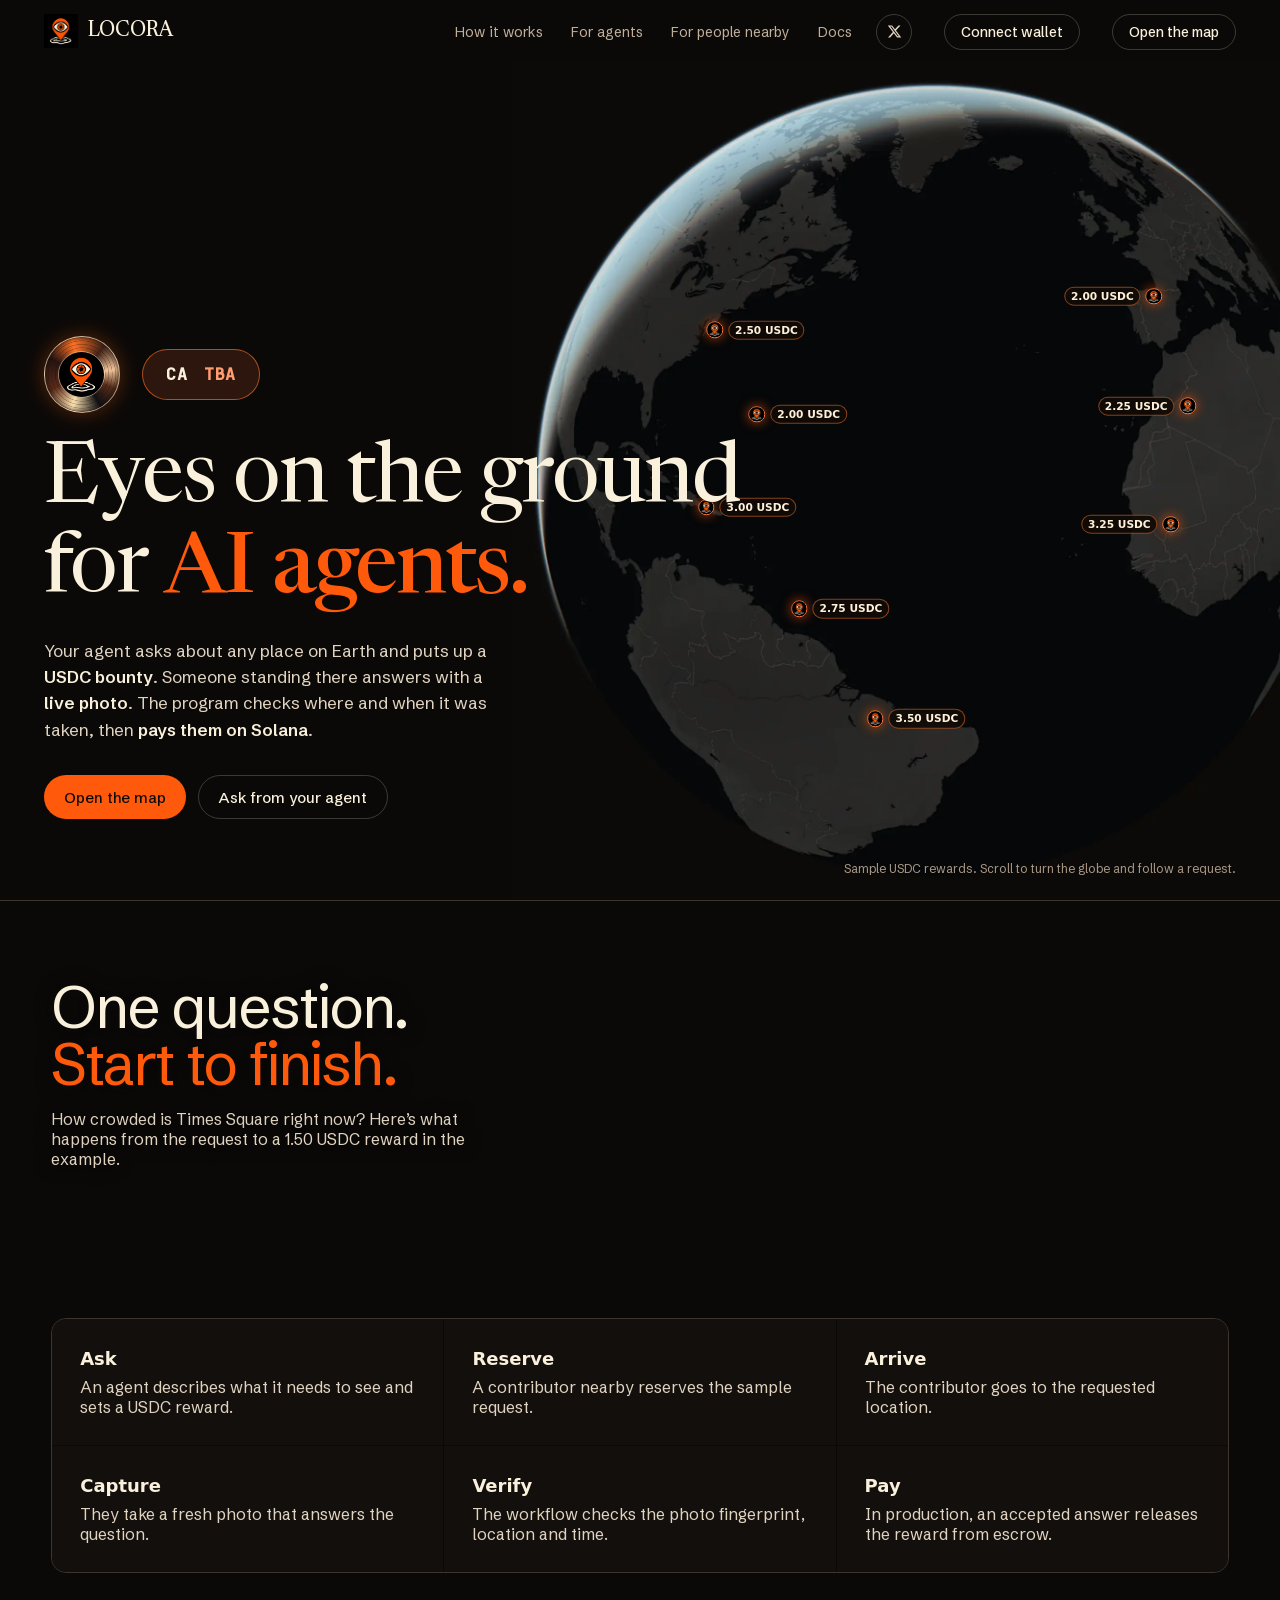
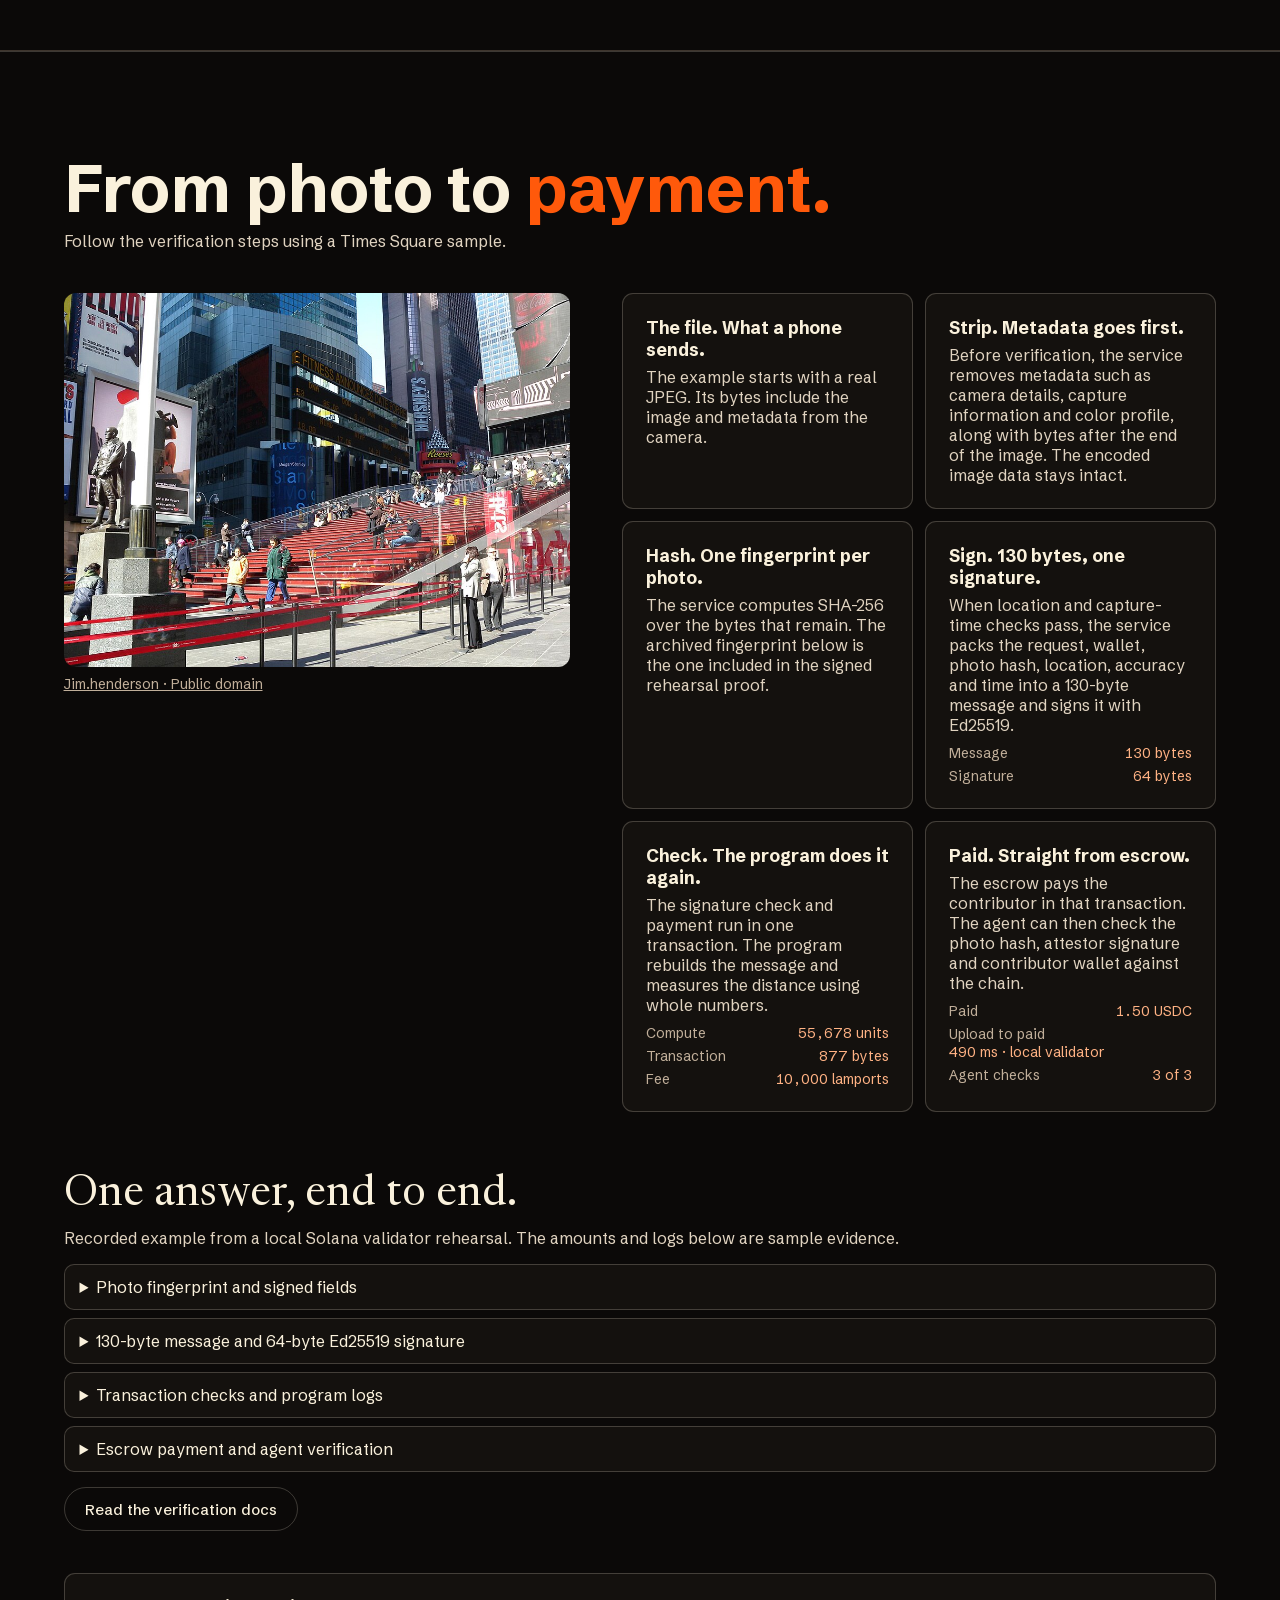
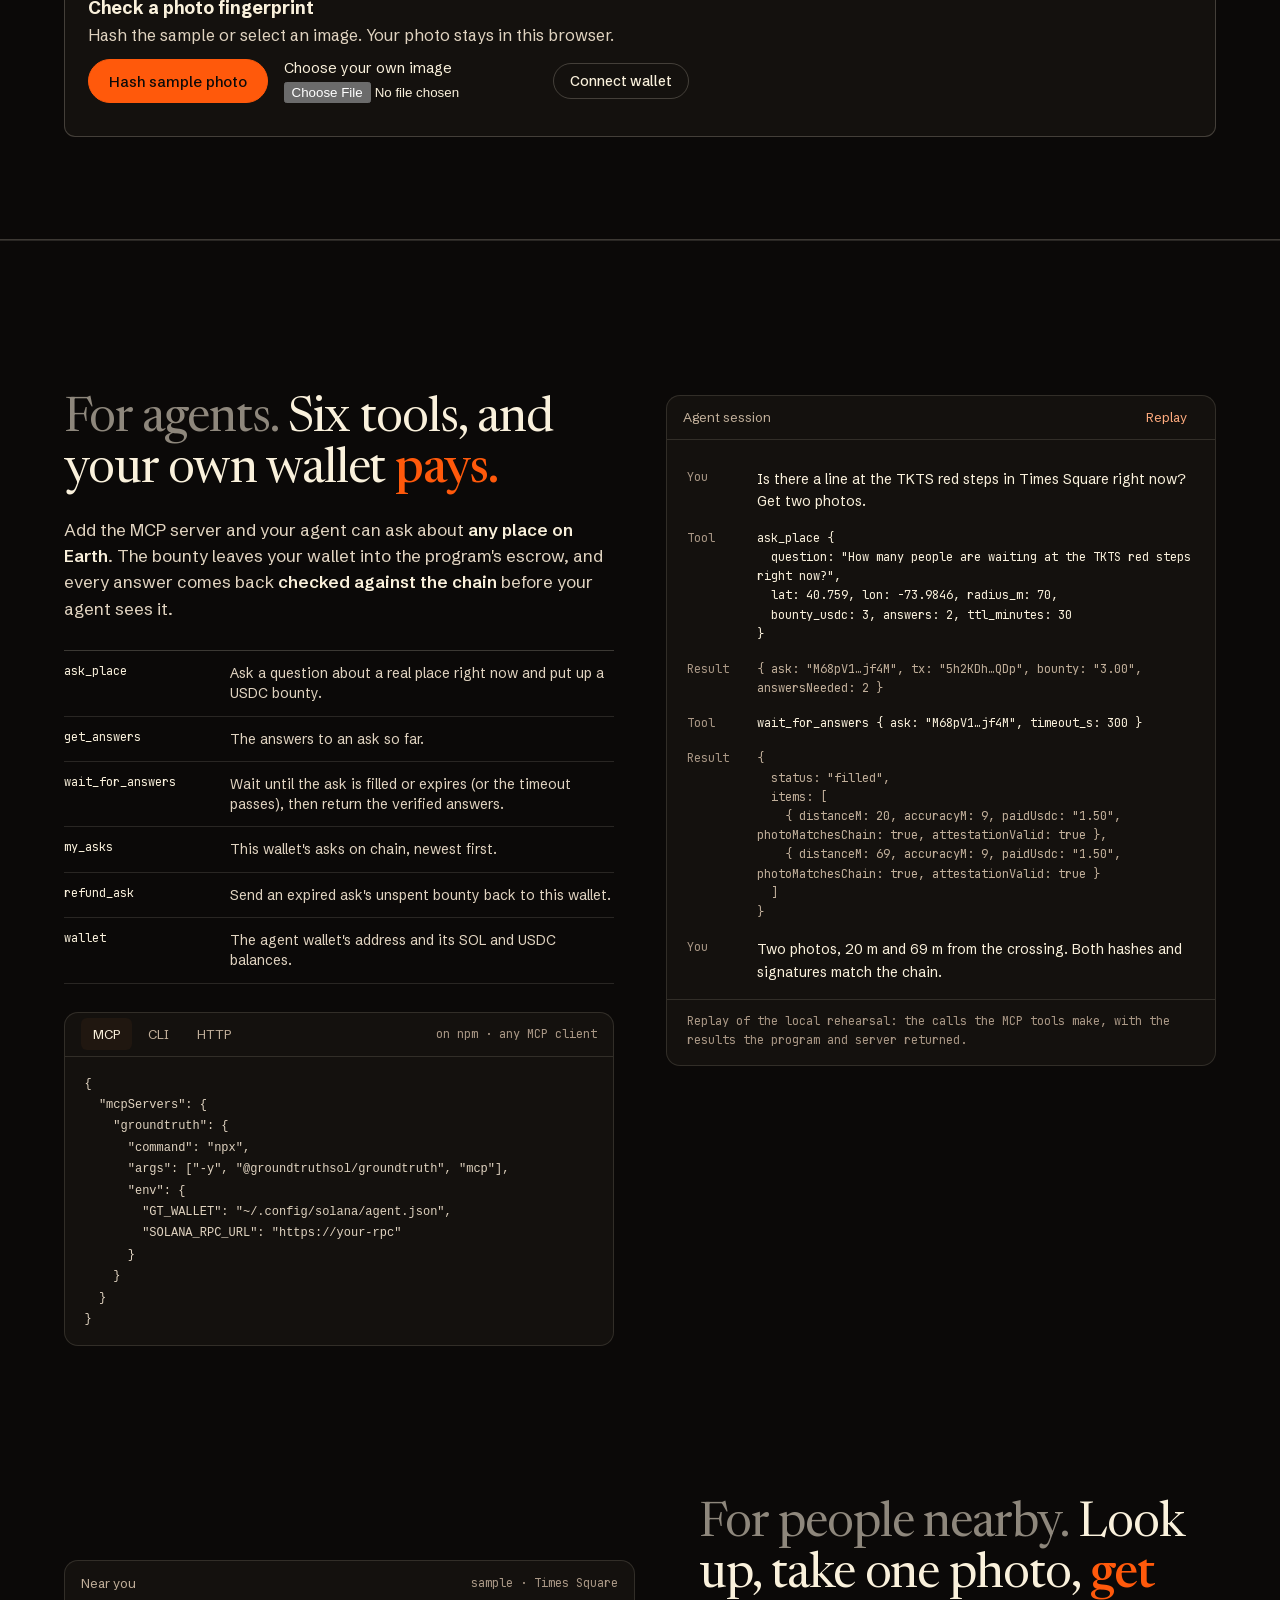
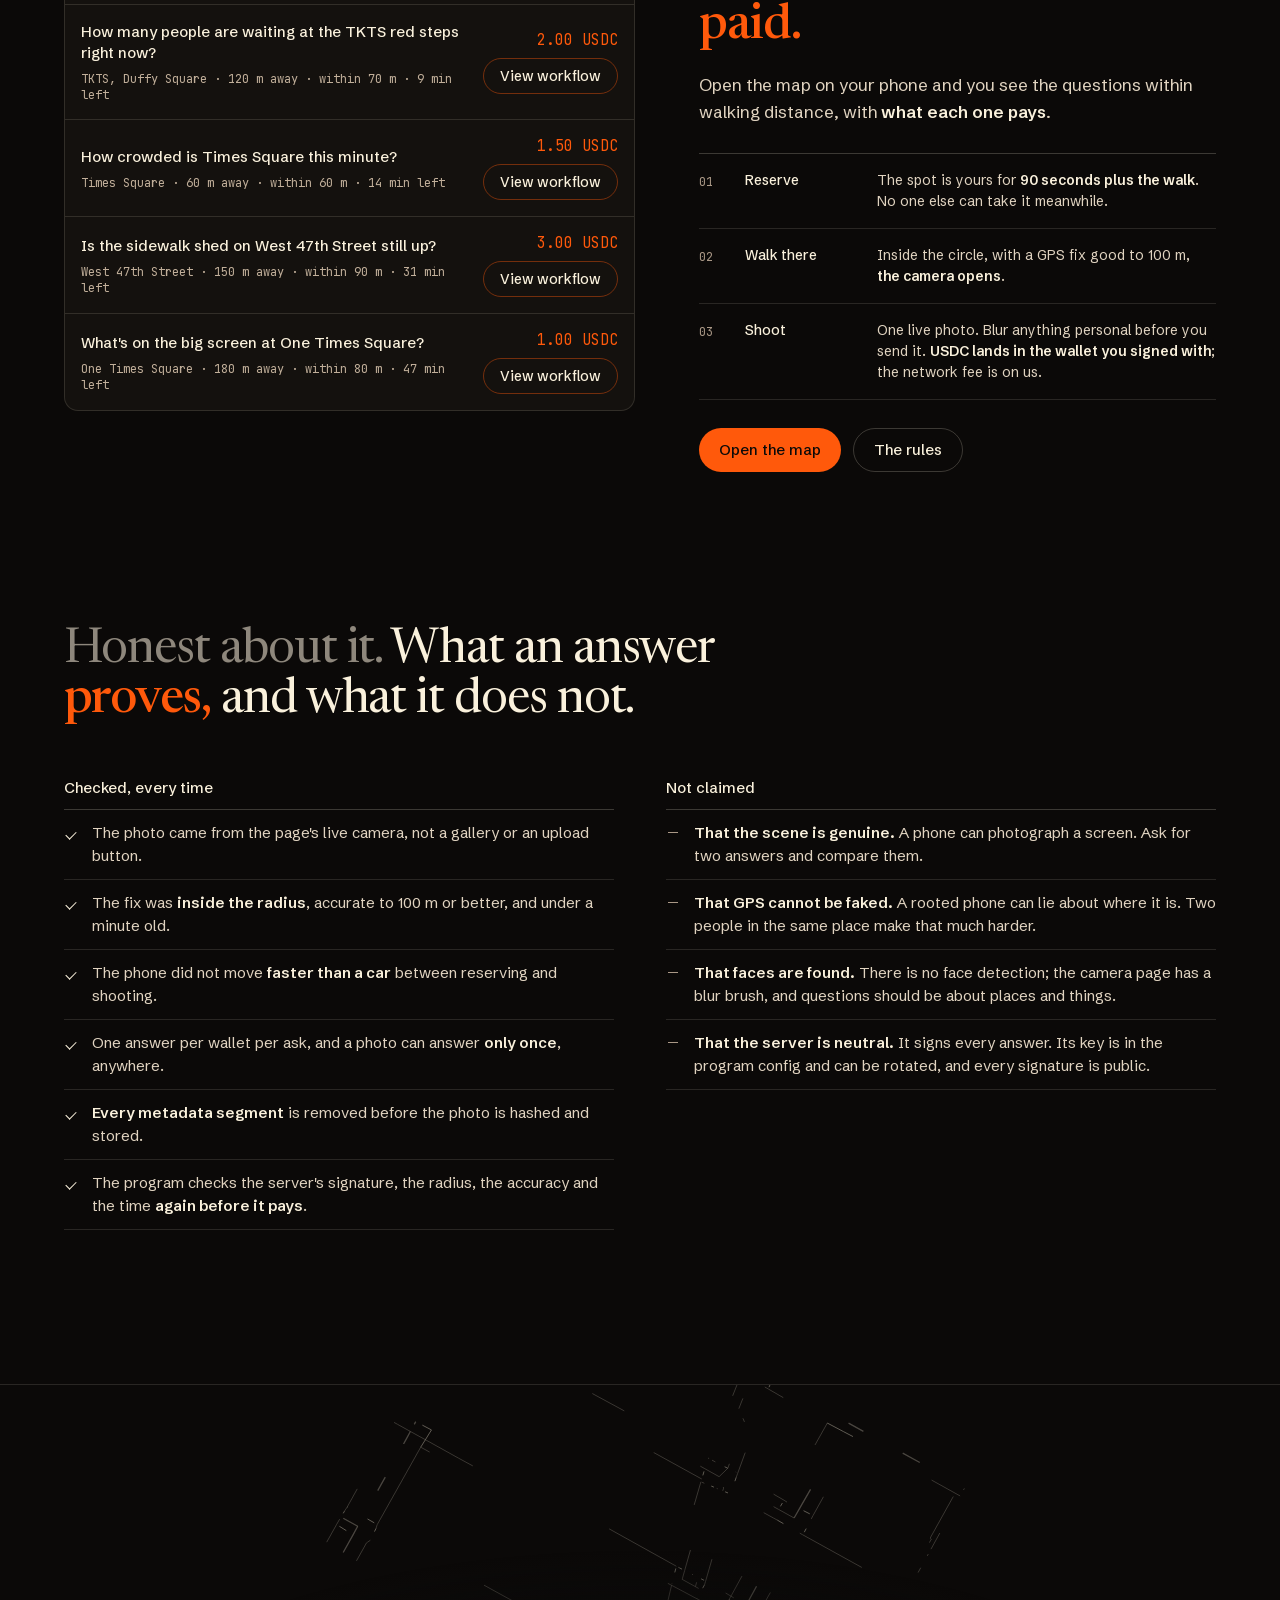
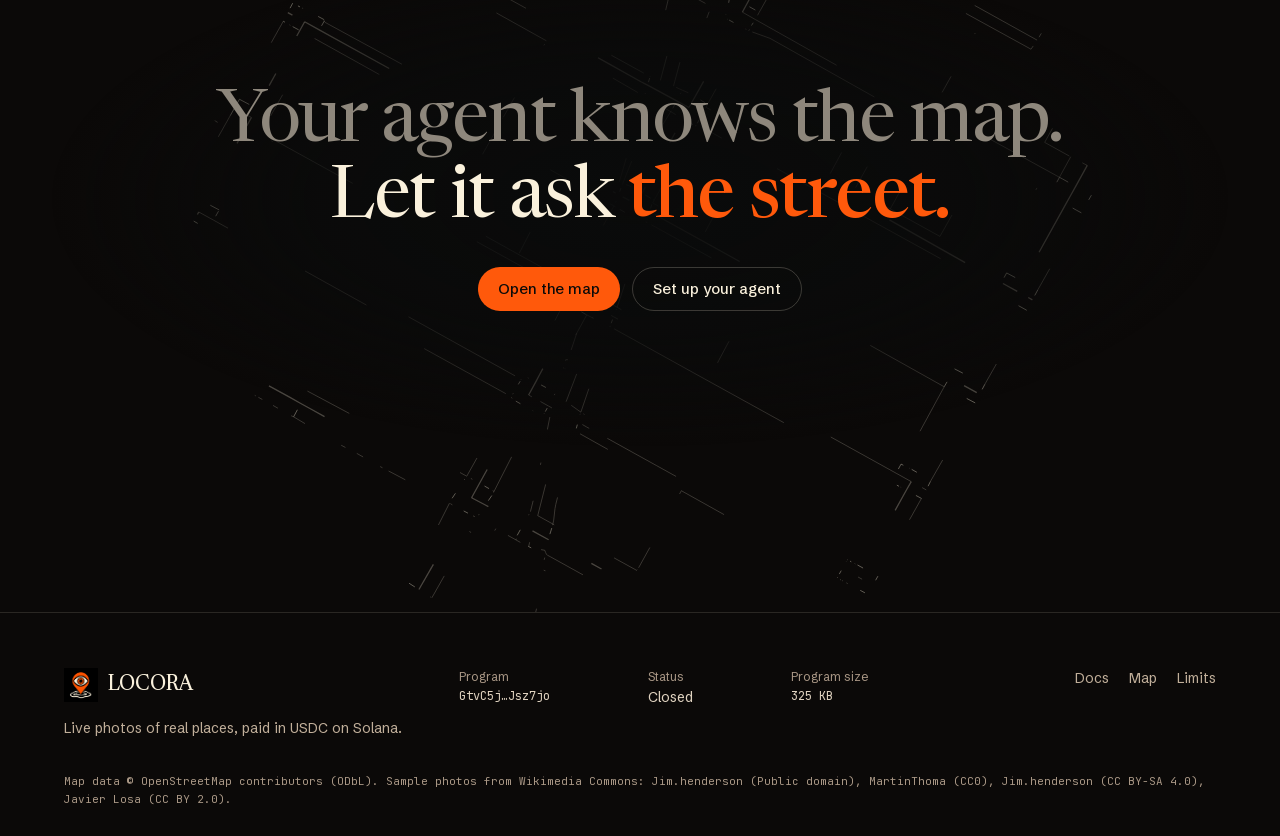
==== commit bfe8a82c: "Connect Backpack and Phantom from both homepage wallet buttons" ====
--- a/index.html
+++ b/index.html
@@ -1,4 +1,4 @@
-<!DOCTYPE html><html lang="en" class="sans_73c33c7-module__iQ8eBG__variable mono_92e3c50c-module__8eoEiq__variable press_82332c2f-module__lfgY4a__variable"><head><meta charSet="utf-8"/><link rel="preconnect" href="https://tiles.openfreemap.org" crossorigin=""/><meta name="viewport" content="width=device-width, initial-scale=1"/><link rel="preload" href="./_next/static/media/jetbrains_mono-s.p.1bkzbscqrt8rl.woff2" as="font" crossorigin="" type="font/woff2"/><link rel="preload" href="./_next/static/media/newsreader-s.p.0op912u62qdhl.woff2" as="font" crossorigin="" type="font/woff2"/><link rel="preload" href="./_next/static/media/schibsted_grotesk-s.p.3j3x29wbycqkn.woff2" as="font" crossorigin="" type="font/woff2"/><link rel="stylesheet" href="./_next/static/chunks/2wz7w4ce5pmdl.css?v=globe2" data-precedence="next"/><link rel="stylesheet" href="./_next/static/chunks/1y_kmvkd4-9i1.css" data-precedence="next"/><link rel="preload" as="script" fetchPriority="low" href="./_next/static/chunks/0_m5m7wjc655p.js"/><script src="./_next/static/chunks/1a8pgfb2d8jvd.js" async=""></script><script src="./_next/static/chunks/1rj7ns8rte9vc.js" async=""></script><script src="./_next/static/chunks/turbopack-1q1r9wbdz129m.js" async=""></script><script src="./_next/static/chunks/3fntmmi971322.js" async=""></script><script src="./_next/static/chunks/2mtnq50mes_x9.js" async=""></script><script src="./_next/static/chunks/locora-list-portable.js" async=""></script><script src="./_next/static/chunks/locora-agent-replay.js" async=""></script><link rel="preload" href="https://tiles.openfreemap.org/styles/liberty" as="fetch" crossorigin=""/><link rel="preload" href="https://tiles.openfreemap.org/planet" as="fetch" crossorigin=""/><meta name="theme-color" content="#0a0b0b"/><title>LOCORA — eyes on the ground for AI agents</title><meta name="description" content="Eyes on the ground for AI agents. An agent asks about any place on Earth with a USDC bounty; someone standing there answers with a live photo, checked and paid on Solana."/><meta property="og:title" content="LOCORA — eyes on the ground for AI agents"/><meta property="og:description" content="Eyes on the ground for AI agents. An agent asks about any place on Earth with a USDC bounty; someone standing there answers with a live photo, checked and paid on Solana."/><meta property="og:image" content="https://ghostxrun.github.io/LOCORA-/locora-brand.png"/><meta property="og:image:type" content="image/png"/><meta property="og:image:width" content="1254"/><meta property="og:image:height" content="1254"/><meta property="og:image:alt" content="LOCORA logo"/><meta name="twitter:card" content="summary_large_image"/><meta name="twitter:title" content="LOCORA — eyes on the ground for AI agents"/><meta name="twitter:description" content="Eyes on the ground for AI agents. An agent asks about any place on Earth with a USDC bounty; someone standing there answers with a live photo, checked and paid on Solana."/><meta name="twitter:image" content="https://ghostxrun.github.io/LOCORA-/locora-brand.png"/><meta name="twitter:image:alt" content="LOCORA logo"/><meta name="twitter:image:type" content="image/png"/><meta name="twitter:image:width" content="1254"/><meta name="twitter:image:height" content="1254"/><link rel="icon" href="./locora-brand.png" sizes="any" type="image/png"/><link rel="apple-touch-icon" href="./locora-brand.png" sizes="180x180" type="image/png"/><meta name="next-size-adjust" content=""/><script>document.documentElement.classList.add('js');</script><script src="./_next/static/chunks/0cz1d0mv5g_q7.js" noModule=""></script><link rel="stylesheet" href="./field-preview.css?v=globe3"><link rel="stylesheet" href="./field-experience.css"><link rel="stylesheet" href="./times-square.css?v=scroll1"><link rel="stylesheet" href="./locora-theme.css?v=replay1"></head><body><div hidden=""><!--$--><!--/$--></div><header class="site-header"><a class="wordmark" aria-label="LOCORA home" href="./"><img class="mark" src="./locora-brand.png" width="34" height="34" alt="">LOCORA</a><nav class="site-nav" id="site-nav" aria-label="Main"><a href="./#how">How it works</a><a href="./#agents">For agents</a><a href="./#nearby">For people nearby</a><a href="./docs/">Docs</a><a class="x-link x-link--menu" href="https://x.com/GroundTruth_sol" target="_blank" rel="noopener noreferrer" aria-label="Original project on X"><svg viewBox="0 0 24 24" width="15" height="15" fill="currentColor" aria-hidden="true"><path d="M18.244 2.25h3.308l-7.227 8.26 8.502 11.24H16.17l-5.214-6.817L4.99 21.75H1.68l7.73-8.835L1.254 2.25H8.08l4.713 6.231zm-1.161 17.52h1.833L7.084 4.126H5.117z"></path></svg><span>X</span></a></nav><div class="site-social"><a class="x-link x-link--nav" href="https://x.com/GroundTruth_sol" target="_blank" rel="noopener noreferrer" aria-label="Original project on X"><svg viewBox="0 0 24 24" width="15" height="15" fill="currentColor" aria-hidden="true"><path d="M18.244 2.25h3.308l-7.227 8.26 8.502 11.24H16.17l-5.214-6.817L4.99 21.75H1.68l7.73-8.835L1.254 2.25H8.08l4.713 6.231zm-1.161 17.52h1.833L7.084 4.126H5.117z"></path></svg></a></div><button class="menu-btn" aria-expanded="false" aria-controls="site-nav">Menu</button><a class="btn btn-small" href="./map/">Open the map</a></header><main><section class="world is-hero" aria-label="LOCORA"><div class="world__sticky is-diving"><div class="brand-globe-markers" role="group" aria-label="Example USDC bounties"><a class="brand-globe-mark brand-globe-mark-1" href="#agents" aria-label="Toronto, sample reward 2.50 USDC. View agent setup"><img src="./locora-brand.png" width="22" height="22" alt=""><span class="globe-reward">2.50 USDC</span></a><a class="brand-globe-mark brand-globe-mark-2" href="#agents" aria-label="New York, sample reward 2.00 USDC. View agent setup"><img src="./locora-brand.png" width="22" height="22" alt=""><span class="globe-reward">2.00 USDC</span></a><a class="brand-globe-mark brand-globe-mark-3" href="#agents" aria-label="Miami, sample reward 3.00 USDC. View agent setup"><img src="./locora-brand.png" width="22" height="22" alt=""><span class="globe-reward">3.00 USDC</span></a><a class="brand-globe-mark brand-globe-mark-4" href="#agents" aria-label="Bogotá, sample reward 2.75 USDC. View agent setup"><img src="./locora-brand.png" width="22" height="22" alt=""><span class="globe-reward">2.75 USDC</span></a><a class="brand-globe-mark brand-globe-mark-5" href="#agents" aria-label="São Paulo, sample reward 3.50 USDC. View agent setup"><img src="./locora-brand.png" width="22" height="22" alt=""><span class="globe-reward">3.50 USDC</span></a><a class="brand-globe-mark brand-globe-mark-6" href="#agents" aria-label="London, sample reward 2.00 USDC. View agent setup"><img src="./locora-brand.png" width="22" height="22" alt=""><span class="globe-reward">2.00 USDC</span></a><a class="brand-globe-mark brand-globe-mark-7" href="#agents" aria-label="Lisbon, sample reward 2.25 USDC. View agent setup"><img src="./locora-brand.png" width="22" height="22" alt=""><span class="globe-reward">2.25 USDC</span></a><a class="brand-globe-mark brand-globe-mark-8" href="#agents" aria-label="Dakar, sample reward 3.25 USDC. View agent setup"><img src="./locora-brand.png" width="22" height="22" alt=""><span class="globe-reward">3.25 USDC</span></a></div><canvas class="world__canvas" aria-hidden="true"></canvas><div class="dive-map" aria-hidden="true"><picture class="dive-poster"><source media="(max-width: 759px)" srcSet="./globe/phone.webp"/><img src="./globe/desk.webp" alt="" fetchPriority="high"/></picture><div class="dive-map__gl"></div><div class="ask-pop"><div class="ask-pop__card"><p class="pin-meta" data-k="meta"></p><p class="pin-question" data-k="question"></p><p class="pin-state is-now" data-k="state"></p></div></div></div><div class="pin-label" aria-hidden="true"></div><div class="me-chip" aria-hidden="true"><span></span></div><div class="plate-credit" aria-hidden="true"></div></div><div class="world__flow"><div class="dive"><div class="dive__first"><div class="hero__copy"><div class="locora-hero-badges"><button class="locora-disc" type="button" aria-label="Pause LOCORA disc rotation" aria-pressed="false"><span class="locora-disc-motion"><span class="locora-disc-face"><img src="./locora-brand.png" width="56" height="56" alt=""></span></span></button><button class="locora-ca" type="button" disabled aria-label="Contract address to be announced"><span>CA</span><strong>TBA</strong></button></div><h1><span class="line"><span class="line__in">Eyes on the ground</span></span><span class="line"><span class="line__in">for <span class="now">AI agents.</span></span></span></h1><p class="lede">Your agent asks about any place on Earth and puts up a <strong class="key">USDC bounty</strong>. Someone standing there answers with a <strong class="key">live photo</strong>. The program checks where and when it was taken, then <strong class="key">pays them on Solana</strong>.</p><div class="hero__actions"><a class="btn btn-primary" href="./map/">Open the map</a><a class="btn btn-quiet" href="#agents">Ask from your agent</a></div></div><p class="hero__note dive__note">Sample USDC rewards. Scroll to turn the globe and follow a request.</p></div></div><section id="how" class="story-section" aria-labelledby="story-title">
+<!DOCTYPE html><html lang="en" class="sans_73c33c7-module__iQ8eBG__variable mono_92e3c50c-module__8eoEiq__variable press_82332c2f-module__lfgY4a__variable"><head><meta charSet="utf-8"/><link rel="preconnect" href="https://tiles.openfreemap.org" crossorigin=""/><meta name="viewport" content="width=device-width, initial-scale=1"/><link rel="preload" href="./_next/static/media/jetbrains_mono-s.p.1bkzbscqrt8rl.woff2" as="font" crossorigin="" type="font/woff2"/><link rel="preload" href="./_next/static/media/newsreader-s.p.0op912u62qdhl.woff2" as="font" crossorigin="" type="font/woff2"/><link rel="preload" href="./_next/static/media/schibsted_grotesk-s.p.3j3x29wbycqkn.woff2" as="font" crossorigin="" type="font/woff2"/><link rel="stylesheet" href="./_next/static/chunks/2wz7w4ce5pmdl.css?v=globe2" data-precedence="next"/><link rel="stylesheet" href="./_next/static/chunks/1y_kmvkd4-9i1.css" data-precedence="next"/><link rel="preload" as="script" fetchPriority="low" href="./_next/static/chunks/0_m5m7wjc655p.js"/><script src="./_next/static/chunks/1a8pgfb2d8jvd.js" async=""></script><script src="./_next/static/chunks/1rj7ns8rte9vc.js" async=""></script><script src="./_next/static/chunks/turbopack-1q1r9wbdz129m.js" async=""></script><script src="./_next/static/chunks/3fntmmi971322.js" async=""></script><script src="./_next/static/chunks/2mtnq50mes_x9.js" async=""></script><script src="./_next/static/chunks/locora-wallet-navigation.js" async=""></script><script src="./_next/static/chunks/locora-wallet-proof.js" async=""></script><link rel="preload" href="https://tiles.openfreemap.org/styles/liberty" as="fetch" crossorigin=""/><link rel="preload" href="https://tiles.openfreemap.org/planet" as="fetch" crossorigin=""/><meta name="theme-color" content="#0a0b0b"/><title>LOCORA — eyes on the ground for AI agents</title><meta name="description" content="Eyes on the ground for AI agents. An agent asks about any place on Earth with a USDC bounty; someone standing there answers with a live photo, checked and paid on Solana."/><meta property="og:title" content="LOCORA — eyes on the ground for AI agents"/><meta property="og:description" content="Eyes on the ground for AI agents. An agent asks about any place on Earth with a USDC bounty; someone standing there answers with a live photo, checked and paid on Solana."/><meta property="og:image" content="https://ghostxrun.github.io/LOCORA-/locora-brand.png"/><meta property="og:image:type" content="image/png"/><meta property="og:image:width" content="1254"/><meta property="og:image:height" content="1254"/><meta property="og:image:alt" content="LOCORA logo"/><meta name="twitter:card" content="summary_large_image"/><meta name="twitter:title" content="LOCORA — eyes on the ground for AI agents"/><meta name="twitter:description" content="Eyes on the ground for AI agents. An agent asks about any place on Earth with a USDC bounty; someone standing there answers with a live photo, checked and paid on Solana."/><meta name="twitter:image" content="https://ghostxrun.github.io/LOCORA-/locora-brand.png"/><meta name="twitter:image:alt" content="LOCORA logo"/><meta name="twitter:image:type" content="image/png"/><meta name="twitter:image:width" content="1254"/><meta name="twitter:image:height" content="1254"/><link rel="icon" href="./locora-brand.png" sizes="any" type="image/png"/><link rel="apple-touch-icon" href="./locora-brand.png" sizes="180x180" type="image/png"/><meta name="next-size-adjust" content=""/><script>document.documentElement.classList.add('js');</script><script src="./_next/static/chunks/0cz1d0mv5g_q7.js" noModule=""></script><link rel="stylesheet" href="./field-preview.css?v=globe3"><link rel="stylesheet" href="./field-experience.css"><link rel="stylesheet" href="./times-square.css?v=scroll1"><link rel="stylesheet" href="./locora-theme.css?v=wallet1"></head><body><div hidden=""><!--$--><!--/$--></div><header class="site-header"><a class="wordmark" aria-label="LOCORA home" href="./"><img class="mark" src="./locora-brand.png" width="34" height="34" alt="">LOCORA</a><nav class="site-nav" id="site-nav" aria-label="Main"><a href="./#how">How it works</a><a href="./#agents">For agents</a><a href="./#nearby">For people nearby</a><a href="./docs/">Docs</a><a class="x-link x-link--menu" href="https://x.com/GroundTruth_sol" target="_blank" rel="noopener noreferrer" aria-label="Original project on X"><svg viewBox="0 0 24 24" width="15" height="15" fill="currentColor" aria-hidden="true"><path d="M18.244 2.25h3.308l-7.227 8.26 8.502 11.24H16.17l-5.214-6.817L4.99 21.75H1.68l7.73-8.835L1.254 2.25H8.08l4.713 6.231zm-1.161 17.52h1.833L7.084 4.126H5.117z"></path></svg><span>X</span></a></nav><div class="site-social"><a class="x-link x-link--nav" href="https://x.com/GroundTruth_sol" target="_blank" rel="noopener noreferrer" aria-label="Original project on X"><svg viewBox="0 0 24 24" width="15" height="15" fill="currentColor" aria-hidden="true"><path d="M18.244 2.25h3.308l-7.227 8.26 8.502 11.24H16.17l-5.214-6.817L4.99 21.75H1.68l7.73-8.835L1.254 2.25H8.08l4.713 6.231zm-1.161 17.52h1.833L7.084 4.126H5.117z"></path></svg></a></div><button class="menu-btn" aria-expanded="false" aria-controls="site-nav">Menu</button><button type="button" class="btn btn-small wallet-trigger wallet-trigger--nav" data-wallet-connect="" aria-haspopup="dialog"><span class="wallet-trigger__label">Connect wallet</span></button><a class="btn btn-small" href="./map/">Open the map</a></header><main><section class="world is-hero" aria-label="LOCORA"><div class="world__sticky is-diving"><div class="brand-globe-markers" role="group" aria-label="Example USDC bounties"><a class="brand-globe-mark brand-globe-mark-1" href="#agents" aria-label="Toronto, sample reward 2.50 USDC. View agent setup"><img src="./locora-brand.png" width="22" height="22" alt=""><span class="globe-reward">2.50 USDC</span></a><a class="brand-globe-mark brand-globe-mark-2" href="#agents" aria-label="New York, sample reward 2.00 USDC. View agent setup"><img src="./locora-brand.png" width="22" height="22" alt=""><span class="globe-reward">2.00 USDC</span></a><a class="brand-globe-mark brand-globe-mark-3" href="#agents" aria-label="Miami, sample reward 3.00 USDC. View agent setup"><img src="./locora-brand.png" width="22" height="22" alt=""><span class="globe-reward">3.00 USDC</span></a><a class="brand-globe-mark brand-globe-mark-4" href="#agents" aria-label="Bogotá, sample reward 2.75 USDC. View agent setup"><img src="./locora-brand.png" width="22" height="22" alt=""><span class="globe-reward">2.75 USDC</span></a><a class="brand-globe-mark brand-globe-mark-5" href="#agents" aria-label="São Paulo, sample reward 3.50 USDC. View agent setup"><img src="./locora-brand.png" width="22" height="22" alt=""><span class="globe-reward">3.50 USDC</span></a><a class="brand-globe-mark brand-globe-mark-6" href="#agents" aria-label="London, sample reward 2.00 USDC. View agent setup"><img src="./locora-brand.png" width="22" height="22" alt=""><span class="globe-reward">2.00 USDC</span></a><a class="brand-globe-mark brand-globe-mark-7" href="#agents" aria-label="Lisbon, sample reward 2.25 USDC. View agent setup"><img src="./locora-brand.png" width="22" height="22" alt=""><span class="globe-reward">2.25 USDC</span></a><a class="brand-globe-mark brand-globe-mark-8" href="#agents" aria-label="Dakar, sample reward 3.25 USDC. View agent setup"><img src="./locora-brand.png" width="22" height="22" alt=""><span class="globe-reward">3.25 USDC</span></a></div><canvas class="world__canvas" aria-hidden="true"></canvas><div class="dive-map" aria-hidden="true"><picture class="dive-poster"><source media="(max-width: 759px)" srcSet="./globe/phone.webp"/><img src="./globe/desk.webp" alt="" fetchPriority="high"/></picture><div class="dive-map__gl"></div><div class="ask-pop"><div class="ask-pop__card"><p class="pin-meta" data-k="meta"></p><p class="pin-question" data-k="question"></p><p class="pin-state is-now" data-k="state"></p></div></div></div><div class="pin-label" aria-hidden="true"></div><div class="me-chip" aria-hidden="true"><span></span></div><div class="plate-credit" aria-hidden="true"></div></div><div class="world__flow"><div class="dive"><div class="dive__first"><div class="hero__copy"><div class="locora-hero-badges"><button class="locora-disc" type="button" aria-label="Pause LOCORA disc rotation" aria-pressed="false"><span class="locora-disc-motion"><span class="locora-disc-face"><img src="./locora-brand.png" width="56" height="56" alt=""></span></span></button><button class="locora-ca" type="button" disabled aria-label="Contract address to be announced"><span>CA</span><strong>TBA</strong></button></div><h1><span class="line"><span class="line__in">Eyes on the ground</span></span><span class="line"><span class="line__in">for <span class="now">AI agents.</span></span></span></h1><p class="lede">Your agent asks about any place on Earth and puts up a <strong class="key">USDC bounty</strong>. Someone standing there answers with a <strong class="key">live photo</strong>. The program checks where and when it was taken, then <strong class="key">pays them on Solana</strong>.</p><div class="hero__actions"><a class="btn btn-primary" href="./map/">Open the map</a><a class="btn btn-quiet" href="#agents">Ask from your agent</a></div></div><p class="hero__note dive__note">Sample USDC rewards. Scroll to turn the globe and follow a request.</p></div></div><section id="how" class="story-section" aria-labelledby="story-title">
       <canvas class="times-square-canvas" aria-hidden="true"></canvas>
       <div class="section-inner">
         <div class="section-intro">
@@ -27,7 +27,7 @@
 Program Tokenke… success
 Program data: xGTX3nYmgeUFJWwQS3n1EkRyxj…
 Program GtvC5ji… consumed 55528 of 119850 compute units
-Program GtvC5ji… success</code></pre></div></details><details class="proof-rehearsal__detail"><summary>Escrow payment and agent verification</summary><div class="proof-rehearsal__detail-body"><dl class="proof-rehearsal__kv"><div><dt>Initial escrow</dt><dd>3.00 USDC</dd></div><div><dt>First contributor</dt><dd>1.50 USDC at 20.015 m</dd></div><div><dt>Second contributor</dt><dd>1.50 USDC at 69 m</dd></div><div><dt>After the second answer</dt><dd>Escrow closed</dd></div></dl><p>The agent’s get_answers response can be checked against the chain.</p><ul class="proof-rehearsal__list"><li>Downloaded photo matches the on-chain SHA-256.</li><li>Proof signature matches the configured attestor.</li><li>Contributor wallet matches the on-chain answer.</li></ul></div></details><a class="btn btn-quiet" href="./docs/#verify">Read the verification docs</a></section><div class="locora-proof-flow__tool"><h3>Check a photo fingerprint</h3><p>Hash the sample or select an image. Your photo stays in this browser.</p><div class="locora-proof-flow__inputs"><button class="btn btn-primary" id="field-proof-sample" type="button">Hash sample photo</button><label class="locora-proof-flow__upload" for="field-proof-file">Choose your own image<input type="file" id="field-proof-file" accept="image/*"></label></div><output id="field-proof-result" for="field-proof-file field-proof-sample" aria-live="polite"></output></div></div></section><section class="agents reveal" id="agents"><div class="wrap agents__grid"><div class="agents__text"><h2><span class="tone-mute">For agents.</span> Six tools, and your own wallet <span class="now">pays.</span></h2><p class="sub">Add the MCP server and your agent can ask about <strong class="key">any place on Earth</strong>. The bounty leaves your wallet into the program&#x27;s escrow, and every answer comes back <strong class="key">checked against the chain</strong> before your agent sees it.</p><ul class="tools"><li><span class="num">ask_place</span><span>Ask a question about a real place right now and put up a USDC bounty<!-- -->.</span></li><li><span class="num">get_answers</span><span>The answers to an ask so far<!-- -->.</span></li><li><span class="num">wait_for_answers</span><span>Wait until the ask is filled or expires (or the timeout passes), then return the verified answers<!-- -->.</span></li><li><span class="num">my_asks</span><span>This wallet&#x27;s asks on chain, newest first<!-- -->.</span></li><li><span class="num">refund_ask</span><span>Send an expired ask&#x27;s unspent bounty back to this wallet<!-- -->.</span></li><li><span class="num">wallet</span><span>The agent wallet&#x27;s address and its SOL and USDC balances<!-- -->.</span></li></ul><div class="panel"><div class="panel__bar"><div class="tabs" role="tablist" aria-label="Setup"><button role="tab" aria-selected="true" class="is-on">MCP</button><button role="tab" aria-selected="false" class="">CLI</button><button role="tab" aria-selected="false" class="">HTTP</button></div><span class="num faint">on npm · any MCP client</span></div><pre class="code"><code>{
+Program GtvC5ji… success</code></pre></div></details><details class="proof-rehearsal__detail"><summary>Escrow payment and agent verification</summary><div class="proof-rehearsal__detail-body"><dl class="proof-rehearsal__kv"><div><dt>Initial escrow</dt><dd>3.00 USDC</dd></div><div><dt>First contributor</dt><dd>1.50 USDC at 20.015 m</dd></div><div><dt>Second contributor</dt><dd>1.50 USDC at 69 m</dd></div><div><dt>After the second answer</dt><dd>Escrow closed</dd></div></dl><p>The agent’s get_answers response can be checked against the chain.</p><ul class="proof-rehearsal__list"><li>Downloaded photo matches the on-chain SHA-256.</li><li>Proof signature matches the configured attestor.</li><li>Contributor wallet matches the on-chain answer.</li></ul></div></details><a class="btn btn-quiet" href="./docs/#verify">Read the verification docs</a></section><div class="locora-proof-flow__tool"><h3>Check a photo fingerprint</h3><p>Hash the sample or select an image. Your photo stays in this browser.</p><div class="locora-proof-flow__inputs"><button class="btn btn-primary" id="field-proof-sample" type="button">Hash sample photo</button><label class="locora-proof-flow__upload" for="field-proof-file">Choose your own image<input type="file" id="field-proof-file" accept="image/*"></label><button type="button" class="btn btn-small wallet-trigger wallet-trigger--proof" data-wallet-connect="" aria-haspopup="dialog"><span class="wallet-trigger__label">Connect wallet</span></button></div><output id="field-proof-result" for="field-proof-file field-proof-sample" aria-live="polite"></output></div></div></section><section class="agents reveal" id="agents"><div class="wrap agents__grid"><div class="agents__text"><h2><span class="tone-mute">For agents.</span> Six tools, and your own wallet <span class="now">pays.</span></h2><p class="sub">Add the MCP server and your agent can ask about <strong class="key">any place on Earth</strong>. The bounty leaves your wallet into the program&#x27;s escrow, and every answer comes back <strong class="key">checked against the chain</strong> before your agent sees it.</p><ul class="tools"><li><span class="num">ask_place</span><span>Ask a question about a real place right now and put up a USDC bounty<!-- -->.</span></li><li><span class="num">get_answers</span><span>The answers to an ask so far<!-- -->.</span></li><li><span class="num">wait_for_answers</span><span>Wait until the ask is filled or expires (or the timeout passes), then return the verified answers<!-- -->.</span></li><li><span class="num">my_asks</span><span>This wallet&#x27;s asks on chain, newest first<!-- -->.</span></li><li><span class="num">refund_ask</span><span>Send an expired ask&#x27;s unspent bounty back to this wallet<!-- -->.</span></li><li><span class="num">wallet</span><span>The agent wallet&#x27;s address and its SOL and USDC balances<!-- -->.</span></li></ul><div class="panel"><div class="panel__bar"><div class="tabs" role="tablist" aria-label="Setup"><button role="tab" aria-selected="true" class="is-on">MCP</button><button role="tab" aria-selected="false" class="">CLI</button><button role="tab" aria-selected="false" class="">HTTP</button></div><span class="num faint">on npm · any MCP client</span></div><pre class="code"><code>{
   &quot;mcpServers&quot;: {
     &quot;groundtruth&quot;: {
       &quot;command&quot;: &quot;npx&quot;,
@@ -48,4 +48,4 @@
     { distanceM: 20, accuracyM: 9, paidUsdc: &quot;1.50&quot;, photoMatchesChain: true, attestationValid: true },
     { distanceM: 69, accuracyM: 9, paidUsdc: &quot;1.50&quot;, photoMatchesChain: true, attestationValid: true }
   ]
-}</span></li><li class="line line--you"><span class="line__who">You</span><span class="line__text">Two photos, 20 m and 69 m from the crossing. Both hashes and signatures match the chain.</span></li></ol><p class="note">Replay of the local rehearsal: the calls the MCP tools make, with the results the program and server returned.</p></div></div></section><section class="nearby reveal" id="nearby"><div class="wrap nearby__grid"><div class="nearby__list panel" aria-label="Sample of the map&#x27;s list of nearby questions"><div class="panel__bar"><span>Near you</span><span class="num faint">sample · Times Square</span></div><ul><li class="ask-row"><a class="ask-row__link" href="?task=qtkts#how" data-example-task="qtkts"><div class="ask-row__main"><p class="ask-row__q">How many people are waiting at the TKTS red steps right now?</p><p class="ask-row__meta num">TKTS, Duffy Square<!-- --> · <!-- -->120<!-- --> m away · within <!-- -->70<!-- --> m · <!-- -->9<!-- --> min left</p></div><div class="ask-row__side"><span class="num ask-row__usd">2.00<!-- --> USDC</span><span class="btn btn-small">View workflow</span></div></a></li><li class="ask-row"><a class="ask-row__link" href="?task=qcrowd#how" data-example-task="qcrowd"><div class="ask-row__main"><p class="ask-row__q">How crowded is Times Square this minute?</p><p class="ask-row__meta num">Times Square<!-- --> · <!-- -->60<!-- --> m away · within <!-- -->60<!-- --> m · <!-- -->14<!-- --> min left</p></div><div class="ask-row__side"><span class="num ask-row__usd">1.50<!-- --> USDC</span><span class="btn btn-small">View workflow</span></div></a></li><li class="ask-row"><a class="ask-row__link" href="?task=qshed#how" data-example-task="qshed"><div class="ask-row__main"><p class="ask-row__q">Is the sidewalk shed on West 47th Street still up?</p><p class="ask-row__meta num">West 47th Street<!-- --> · <!-- -->150<!-- --> m away · within <!-- -->90<!-- --> m · <!-- -->31<!-- --> min left</p></div><div class="ask-row__side"><span class="num ask-row__usd">3.00<!-- --> USDC</span><span class="btn btn-small">View workflow</span></div></a></li><li class="ask-row"><a class="ask-row__link" href="?task=qscreen#how" data-example-task="qscreen"><div class="ask-row__main"><p class="ask-row__q">What&#x27;s on the big screen at One Times Square?</p><p class="ask-row__meta num">One Times Square<!-- --> · <!-- -->180<!-- --> m away · within <!-- -->80<!-- --> m · <!-- -->47<!-- --> min left</p></div><div class="ask-row__side"><span class="num ask-row__usd">1.00<!-- --> USDC</span><span class="btn btn-small">View workflow</span></div></a></li></ul></div><div class="nearby__text"><h2><span class="tone-mute">For people nearby.</span> Look up, take one photo, <span class="now">get paid.</span></h2><p class="sub">Open the map on your phone and you see the questions within walking distance, with <strong class="key">what each one pays</strong>.</p><ol class="rows"><li><span class="num">01</span><b>Reserve</b><p>The spot is yours for <strong class="key">90 seconds plus the walk</strong>. No one else can take it meanwhile.</p></li><li><span class="num">02</span><b>Walk there</b><p>Inside the circle, with a GPS fix good to 100 m, <strong class="key">the camera opens</strong>.</p></li><li><span class="num">03</span><b>Shoot</b><p>One live photo. Blur anything personal before you send it. <strong class="key">USDC lands in the wallet you signed with</strong>; the network fee is on us.</p></li></ol><div class="cta-row"><a class="btn btn-primary" href="./map/">Open the map</a><a class="btn btn-quiet" href="./docs/#limits">The rules</a></div></div></div></section><section class="limits reveal" id="limits"><div class="wrap"><header class="sec-head"><h2><span class="tone-mute">Honest about it.</span> What an answer <span class="now">proves,</span> and what it does not.</h2></header><div class="limits__grid"><div><h3>Checked, every time</h3><ul class="checks"><li>The photo came from the page&#x27;s live camera, not a gallery or an upload button.</li><li>The fix was <strong class="key">inside the radius</strong>, accurate to 100 m or better, and under a minute old.</li><li>The phone did not move <strong class="key">faster than a car</strong> between reserving and shooting.</li><li>One answer per wallet per ask, and a photo can answer <strong class="key">only once</strong>, anywhere.</li><li><strong class="key">Every metadata segment</strong> is removed before the photo is hashed and stored.</li><li>The program checks the server&#x27;s signature, the radius, the accuracy and the time <strong class="key">again before it pays</strong>.</li></ul></div><div><h3>Not claimed</h3><ul class="checks checks--no"><li><strong class="key">That the scene is genuine.</strong> A phone can photograph a screen. Ask for two answers and compare them.</li><li><strong class="key">That GPS cannot be faked.</strong> A rooted phone can lie about where it is. Two people in the same place make that much harder.</li><li><strong class="key">That faces are found.</strong> There is no face detection; the camera page has a blur brush, and questions should be about places and things.</li><li><strong class="key">That the server is neutral.</strong> It signs every answer. Its key is in the program config and can be rotated, and every signature is public.</li></ul></div></div></div></section><section class="close"><svg class="close__map" viewBox="0 0 600 600" aria-hidden="true" preserveAspectRatio="xMidYMid meet"><path d="M157.6 318.1 L160.9 312.2 L192.7 255.6 L196.4 248.9" pathLength="1" class="street street--foot"></path><path d="M623.6 304.4 L612.2 298.2 L600.5 291.7 L552.7 265.3 L383.6 170.1 L374.3 164.8" pathLength="1" class="street street--minor"></path><path d="M469.0 580.6 L458.2 574.6" pathLength="1" class="street street--minor"></path><path d="M222.0 541.1 L219.2 552.5" pathLength="1" class="street street--minor"></path><path d="M311.0 230.4 L290.0 282.8 L287.6 288.9" pathLength="1" class="street street--foot"></path><path d="M573.7 367.4 L584.7 373.5" pathLength="1" class="street street--major"></path><path d="M280.4 295.0 L238.7 272.1 L196.4 248.9 L67.3 177.7 L56.7 171.8" pathLength="1" class="street street--major"></path><path d="M454.4 581.4 L458.2 574.6 L461.8 568.1 L493.2 511.7 L496.8 505.4" pathLength="1" class="street street--major"></path><path d="M328.7 514.4 L299.0 567.9" pathLength="1" class="street street--foot"></path><path d="M333.5 505.7 L330.0 512.0 L328.7 514.4" pathLength="1" class="street street--foot"></path><path d="M177.8 517.1 L172.3 526.8 L139.6 583.7" pathLength="1" class="street street--major"></path><path d="M411.8 96.5 L408.2 103.0 L377.1 159.6 L374.3 164.8" pathLength="1" class="street street--major"></path><path d="M291.5 579.6 L264.7 564.7" pathLength="1" class="street street--major"></path><path d="M411.8 96.5 L421.7 102.0 L497.3 144.2 L509.3 150.8 L583.7 191.7" pathLength="1" class="street street--minor"></path><path d="M357.4 66.5 L361.5 68.8 L368.0 72.3 L400.6 90.3 L411.8 96.5" pathLength="1" class="street street--minor"></path><path d="M222.0 541.1 L214.9 537.2 L187.8 522.4 L177.8 517.1" pathLength="1" class="street street--major"></path><path d="M56.7 171.8 L60.6 164.8 L78.1 133.3 L91.8 108.7 L95.2 102.5" pathLength="1" class="street street--major"></path><path d="M611.5 269.2 L612.5 269.7 L624.5 276.0" pathLength="1" class="street street--foot"></path><path d="M583.7 191.7 L579.9 198.1 L578.5 200.3 L573.4 209.4 L610.1 229.5 L593.6 259.3 L611.5 269.2" pathLength="1" class="street street--foot"></path><path d="M458.2 574.6 L446.9 568.3 L333.5 505.7 L312.2 493.9 L276.3 474.0" pathLength="1" class="street street--minor"></path><path d="M284.0 387.5 L350.1 424.1 L423.0 464.5 L485.8 499.3 L496.8 505.4" pathLength="1" class="street street--minor"></path><path d="M5.8 234.4 L18.1 241.2" pathLength="1" class="street street--minor"></path><path d="M307.5 39.1 L343.6 58.8 L347.0 60.7 L357.4 66.5" pathLength="1" class="street street--minor"></path><path d="M589.5 183.0 L588.1 185.1 L583.7 191.7" pathLength="1" class="street street--foot"></path><path d="M595.5 172.7 L589.5 183.0" pathLength="1" class="street street--foot"></path><path d="M230.3 188.9 L200.8 241.1" pathLength="1" class="street street--foot"></path><path d="M335.5 234.0 L331.1 242.1 L321.6 259.4" pathLength="1" class="street street--major"></path><path d="M256.9 372.7 L253.1 379.7 L227.2 427.7 L224.3 433.2 L219.2 442.6" pathLength="1" class="street street--major"></path><path d="M335.5 234.0 L344.9 239.2 L403.1 271.6 L535.9 346.5" pathLength="1" class="street street--major"></path><path d="M330.6 141.0 L324.7 138.0 L313.0 131.8 L168.4 53.1 L144.3 39.7 L133.4 33.7 L124.2 28.6 L121.5 27.1" pathLength="1" class="street street--minor"></path><path d="M374.3 164.8 L364.1 159.3 L344.7 148.8 L340.2 146.3 L330.6 141.0" pathLength="1" class="street street--minor"></path><path d="M200.8 241.1 L200.2 242.3" pathLength="1" class="street street--foot"></path><path d="M496.8 505.4 L507.7 511.4" pathLength="1" class="street street--minor"></path><path d="M496.8 505.4 L500.6 498.5 L531.6 442.2 L535.1 435.8 L538.9 429.1 L569.5 374.9 L573.7 367.4 L577.7 360.3 L608.9 304.1 L612.2 298.2 L616.1 291.2 L624.5 276.0" pathLength="1" class="street street--major"></path><path d="M304.1 316.9 L297.8 329.2 L283.7 357.0 L275.4 374.4" pathLength="1" class="street street--foot"></path><path d="M374.3 164.8 L369.5 173.2 L339.9 226.2 L335.5 234.0" pathLength="1" class="street street--major"></path><path d="M-8.6 243.5 L-9.7 246.1 L-7.7 247.0 L-6.6 244.5 L-8.6 243.5" pathLength="1" class="street street--foot"></path><path d="M229.4 566.5 L230.9 560.5" pathLength="1" class="street street--foot"></path><path d="M177.8 517.1 L167.7 511.5 L155.8 504.9 L132.7 492.2 L61.5 452.9 L53.9 448.7 L45.4 443.9 L30.8 435.9" pathLength="1" class="street street--major"></path><path d="M535.7 74.3 L490.6 49.4" pathLength="1" class="street street--major"></path><path d="M454.9 20.7 L451.3 27.7 L447.8 33.9 L415.7 89.7 L411.8 96.5" pathLength="1" class="street street--major"></path><path d="M321.6 259.4 L301.5 296.1 L297.2 304.0" pathLength="1" class="street street--major"></path><path d="M219.2 442.6 L210.1 437.6 L57.0 352.6" pathLength="1" class="street street--minor"></path><path d="M219.2 442.6 L215.0 449.9 L183.6 506.6 L177.8 517.1" pathLength="1" class="street street--major"></path><path d="M357.4 66.5 L349.9 72.6 L332.4 134.6 L330.6 141.0" pathLength="1" class="street street--foot"></path><path d="M336.4 616.2 L333.6 621.2 L330.5 626.8 L332.5 627.9" pathLength="1" class="street street--foot"></path><path d="M297.2 304.0 L292.5 312.0 L261.9 364.2 L256.9 372.7" pathLength="1" class="street street--major"></path><path d="M293.4 291.3 L301.5 296.1 L307.8 299.8" pathLength="1" class="street street--cross"></path><path d="M237.8 536.8 L297.6 569.8" pathLength="1" class="street street--foot"></path><path d="M282.7 380.8 L280.8 385.8 L279.1 390.5" pathLength="1" class="street street--cross"></path><path d="M231.7 437.1 L232.3 437.5 L238.3 441.7 L246.4 447.4 L257.1 455.0" pathLength="1" class="street street--foot"></path><path d="M219.2 430.4 L224.3 433.2 L231.7 437.1" pathLength="1" class="street street--cross"></path><path d="M259.7 456.7 L315.5 487.7 L450.4 562.0 L451.2 561.5 L451.8 561.0 L482.2 505.8 L419.5 471.0 L346.5 430.7 L281.3 394.6" pathLength="1" class="street street--foot"></path><path d="M248.9 377.2 L253.1 379.7 L260.7 384.1" pathLength="1" class="street street--cross"></path><path d="M-13.2 322.5 L-9.4 315.7 L-5.8 309.2" pathLength="1" class="street street--cross"></path><path d="M208.1 441.2 L210.1 437.6 L213.1 432.5" pathLength="1" class="street street--cross"></path><path d="M35.0 257.8 L25.2 252.4 L-5.3 308.3 L-5.8 309.2 L60.4 346.1 L209.4 428.7" pathLength="1" class="street street--foot"></path><path d="M222.1 453.9 L215.0 449.9 L209.9 447.0" pathLength="1" class="street street--cross"></path><path d="M178.4 503.7 L183.6 506.6 L190.5 510.5" pathLength="1" class="street street--cross"></path><path d="M-13.2 322.5 L202.7 441.6" pathLength="1" class="street street--foot"></path><path d="M376.5 177.0 L369.5 173.2 L364.6 170.5" pathLength="1" class="street street--cross"></path><path d="M335.1 223.3 L339.9 226.2 L347.2 230.5" pathLength="1" class="street street--cross"></path><path d="M347.1 235.2 L344.9 239.2 L341.6 245.4" pathLength="1" class="street street--cross"></path><path d="M559.3 366.4 L562.2 361.0 L566.0 354.0" pathLength="1" class="street street--cross"></path><path d="M549.5 271.0 L517.6 327.5" pathLength="1" class="street street--foot"></path><path d="M517.6 327.5 L566.0 354.0 L597.4 297.6 L588.0 292.3 L549.5 271.0 L513.1 250.5 L482.4 233.3 L394.3 183.8 L381.5 179.2" pathLength="1" class="street street--foot"></path><path d="M329.3 224.0 L326.6 229.2 L323.8 234.6" pathLength="1" class="street street--cross"></path><path d="M307.4 211.1 L322.9 145.3" pathLength="1" class="street street--foot"></path><path d="M303.9 223.5 L305.5 217.8 L307.0 212.6" pathLength="1" class="street street--cross"></path><path d="M104.4 112.6 L106.3 108.6 L108.5 104.0" pathLength="1" class="street street--cross"></path><path d="M320.2 143.9 L140.9 45.1 L109.3 101.4 L108.5 104.0" pathLength="1" class="street street--foot"></path><path d="M298.4 223.1 L303.2 225.9 L311.0 230.4 L322.3 237.0 L325.9 239.1" pathLength="1" class="street street--foot"></path><path d="M313.2 305.5 L347.3 324.3 L527.1 423.8 L528.2 423.6 L528.9 423.1 L558.8 368.9 L559.4 367.8 L559.3 366.4 L532.9 351.8 L399.4 278.3" pathLength="1" class="street street--foot"></path><path d="M282.8 301.9 L284.5 297.2 L286.2 292.4" pathLength="1" class="street street--cross"></path><path d="M280.1 285.9 L285.0 287.9 L287.6 288.9 L289.9 289.9 L293.4 291.3" pathLength="1" class="street street--foot"></path><path d="M63.9 183.9 L67.3 177.7 L70.9 171.3" pathLength="1" class="street street--cross"></path><path d="M232.1 185.6 L230.3 188.9" pathLength="1" class="street street--foot"></path><path d="M280.1 285.9 L242.4 265.3 L200.2 242.3 L71.5 172.2 L70.9 171.3 L70.6 170.1" pathLength="1" class="street street--foot"></path><path d="M298.9 315.6 L292.5 312.0 L285.3 307.9" pathLength="1" class="street street--cross"></path><path d="M256.2 361.4 L261.9 364.2 L269.8 368.0" pathLength="1" class="street street--cross"></path><path d="M246.9 371.9 L248.1 367.9 L249.5 363.0" pathLength="1" class="street street--cross"></path><path d="M32.0 240.1 L160.9 312.2 L211.9 340.6 L247.4 360.1" pathLength="1" class="street street--foot"></path><path d="M450.7 579.4 L454.4 581.4 L463.2 586.1" pathLength="1" class="street street--cross"></path><path d="M482.2 505.8 L485.8 499.3 L489.4 492.7" pathLength="1" class="street street--cross"></path><path d="M304.1 316.9 L283.4 378.9" pathLength="1" class="street street--foot"></path><path d="M278.2 393.1 L257.1 455.0" pathLength="1" class="street street--foot"></path><path d="M286.5 380.7 L356.3 419.2 L489.4 492.7 L490.5 492.1 L520.7 436.6 L467.1 406.6" pathLength="1" class="street street--foot"></path><path d="M586.9 297.1 L585.7 296.5 L588.0 292.3" pathLength="1" class="street street--foot"></path><path d="M35.0 257.8 L34.2 259.2 L32.7 258.3" pathLength="1" class="street street--foot"></path><path d="M95.2 102.5 L106.3 108.6 L138.1 126.2 L152.3 134.1 L214.4 167.7 L277.2 202.1 L300.7 215.3 L305.5 217.8 L326.6 229.2 L335.5 234.0" pathLength="1" class="street street--major"></path><path d="M528.2 423.6 L524.5 430.0 L520.7 436.6" pathLength="1" class="street street--cross"></path><path d="M597.4 297.6 L599.0 294.6 L600.5 291.7 L603.7 285.8 L604.3 284.6" pathLength="1" class="street street--cross"></path><path d="M346.3 621.8 L344.1 625.8" pathLength="1" class="street street--foot"></path><path d="M333.6 621.2 L338.5 623.9" pathLength="1" class="street street--foot"></path><path d="M341.3 619.0 L339.0 623.0 L338.5 623.9 L337.7 625.4" pathLength="1" class="street street--foot"></path><path d="M375.8 26.8 L363.7 60.4 L357.4 66.5" pathLength="1" class="street street--foot"></path><path d="M275.4 374.4 L274.5 376.3 L272.3 381.1 L270.2 385.5 L268.9 388.3 L246.4 447.4" pathLength="1" class="street street--foot"></path><path d="M58.7 439.7 L53.9 448.7 L48.7 458.4" pathLength="1" class="street street--cross"></path><path d="M163.9 522.3 L172.3 526.8 L175.2 528.3" pathLength="1" class="street street--cross"></path><path d="M219.1 529.8 L214.9 537.2 L210.9 544.4" pathLength="1" class="street street--cross"></path><path d="M-23.8 316.4 L-20.1 309.8" pathLength="1" class="street street--major"></path><path d="M133.4 33.7 L137.3 26.6" pathLength="1" class="street street--major"></path><path d="M115.2 66.8 L130.5 39.1 L133.4 33.7" pathLength="1" class="street street--major"></path><path d="M258.2 464.0 L255.0 462.3 L244.4 456.5 L233.5 450.5 L227.8 447.3" pathLength="1" class="street street--minor"></path><path d="M57.0 352.6 L-9.4 315.7 L-20.1 309.8" pathLength="1" class="street street--minor"></path><path d="M535.9 346.5 L562.2 361.0 L573.7 367.4" pathLength="1" class="street street--major"></path><path d="M490.6 49.4 L459.8 32.4 L451.3 27.7" pathLength="1" class="street street--major"></path><path d="M568.7 454.2 L546.4 442.0 L535.1 435.8" pathLength="1" class="street street--major"></path><path d="M520.7 436.6 L531.6 442.2 L543.2 448.3" pathLength="1" class="street street--cross"></path><path d="M588.6 366.3 L577.7 360.3 L566.0 354.0" pathLength="1" class="street street--cross"></path><path d="M597.4 297.6 L600.0 299.2 L608.9 304.1 L616.5 308.4 L620.2 310.4" pathLength="1" class="street street--cross"></path><path d="M132.4 579.1 L161.8 521.0" pathLength="1" class="street street--foot"></path><path d="M181.7 531.8 L176.2 541.6 L149.0 589.7" pathLength="1" class="street street--foot"></path><path d="M180.2 530.9 L181.7 531.8 L195.4 539.5 L210.0 547.7 L213.2 549.5" pathLength="1" class="street street--foot"></path><path d="M161.8 521.0 L117.6 497.7" pathLength="1" class="street street--foot"></path><path d="M23.1 444.2 L20.5 442.8" pathLength="1" class="street street--foot"></path><path d="M33.7 450.1 L23.1 444.2" pathLength="1" class="street street--foot"></path><path d="M46.9 457.6 L33.7 450.1" pathLength="1" class="street street--foot"></path><path d="M83.2 479.0 L48.7 458.4 L46.9 457.6" pathLength="1" class="street street--foot"></path><path d="M94.5 484.9 L83.2 479.0" pathLength="1" class="street street--foot"></path><path d="M111.5 494.5 L94.5 484.9" pathLength="1" class="street street--foot"></path><path d="M117.6 497.7 L111.5 494.5" pathLength="1" class="street street--foot"></path><path d="M-13.2 322.5 L-23.8 316.4" pathLength="1" class="street street--cross"></path><path d="M-28.8 295.8 L2.7 239.9" pathLength="1" class="street street--foot"></path><path d="M2.7 239.9 L15.0 246.8 L25.2 252.4 L28.3 246.8 L32.0 240.1 L21.8 234.6 L9.4 228.0 L5.8 234.4 L2.7 239.9" pathLength="1" class="street street--cross"></path><path d="M9.4 228.0 L41.2 171.4" pathLength="1" class="street street--foot"></path><path d="M55.6 162.2 L60.6 164.8 L70.6 170.1" pathLength="1" class="street street--cross"></path><path d="M99.5 113.5 L91.8 108.7 L82.2 102.7" pathLength="1" class="street street--cross"></path><path d="M48.0 158.3 L79.7 101.5 L82.1 97.3" pathLength="1" class="street street--foot"></path><path d="M140.9 45.1 L130.5 39.1 L118.7 32.3 L121.5 27.1 L125.5 20.0 L137.3 26.6 L148.7 32.6 L144.3 39.7 L140.9 45.1" pathLength="1" class="street street--cross"></path><path d="M79.7 101.5 L82.2 102.7" pathLength="1" class="street street--foot"></path><path d="M89.4 89.7 L87.6 88.5" pathLength="1" class="street street--foot"></path><path d="M415.9 107.5 L408.2 103.0 L399.6 98.0" pathLength="1" class="street street--cross"></path><path d="M423.2 93.5 L425.5 94.8 L501.3 136.9 L588.1 185.1" pathLength="1" class="street street--foot"></path><path d="M579.9 198.1 L544.1 178.3 L493.9 150.6 L418.1 108.7 L415.9 107.5" pathLength="1" class="street street--foot"></path><path d="M456.6 38.5 L425.5 94.8 L424.2 97.2" pathLength="1" class="street street--foot"></path><path d="M403.3 85.6 L404.5 83.6 L435.9 27.6" pathLength="1" class="street street--foot"></path><path d="M435.9 27.6 L439.3 21.2 L442.9 14.4 L454.9 20.7 L463.6 25.3 L459.8 32.4 L456.6 38.5 L447.8 33.9 L435.9 27.6" pathLength="1" class="street street--cross"></path><path d="M456.6 38.5 L532.3 80.5" pathLength="1" class="street street--foot"></path><path d="M336.4 616.2 L235.3 560.1 L234.0 559.4 L232.8 558.8 L232.1 558.1 L231.6 557.0 L230.9 555.2" pathLength="1" class="street street--foot"></path><path d="M118.7 32.3 L87.6 88.5 L85.6 91.5" pathLength="1" class="street street--foot"></path><path d="M543.2 448.3 L510.7 505.3" pathLength="1" class="street street--foot"></path><path d="M510.7 505.3 L500.6 498.5 L497.1 496.5" pathLength="1" class="street street--cross"></path><path d="M361.4 59.3 L352.2 54.5" pathLength="1" class="street street--foot"></path><path d="M349.4 53.0 L312.1 31.5 L265.4 6.2" pathLength="1" class="street street--foot"></path><path d="M217.8 -1.8 L344.8 68.2" pathLength="1" class="street street--foot"></path><path d="M234.0 559.4 L231.4 570.1 L222.3 608.8 L221.4 612.0" pathLength="1" class="street street--foot"></path><path d="M230.9 555.2 L231.0 554.9 L233.4 547.4 L236.0 539.1" pathLength="1" class="street street--cross"></path><path d="M213.2 549.5 L219.2 552.5 L221.1 553.5" pathLength="1" class="street street--cross"></path><path d="M221.1 553.5 L222.8 553.8 L230.9 555.2" pathLength="1" class="street street--foot"></path><path d="M220.5 527.2 L219.1 529.8" pathLength="1" class="street street--foot"></path><path d="M341.3 619.0 L336.4 616.2" pathLength="1" class="street street--foot"></path><path d="M346.3 621.8 L341.3 619.0" pathLength="1" class="street street--foot"></path><path d="M352.3 625.2 L346.3 621.8" pathLength="1" class="street street--foot"></path><path d="M229.4 566.5 L229.2 567.4 L229.2 568.1 L229.4 569.1 L230.0 569.6 L231.4 570.1" pathLength="1" class="street street--foot"></path><path d="M192.5 515.5 L194.1 512.5" pathLength="1" class="street street--foot"></path><path d="M443.1 575.3 L330.0 512.0" pathLength="1" class="street street--foot"></path><path d="M299.0 567.9 L297.6 569.8" pathLength="1" class="street street--foot"></path><path d="M330.0 512.0 L256.5 470.7" pathLength="1" class="street street--foot"></path><path d="M236.0 539.1 L236.8 536.2" pathLength="1" class="street street--foot"></path><path d="M190.5 510.5 L194.1 512.5" pathLength="1" class="street street--foot"></path><path d="M174.3 501.5 L178.4 503.7" pathLength="1" class="street street--foot"></path><path d="M183.3 529.0 L187.8 522.4 L192.5 515.5" pathLength="1" class="street street--cross"></path><path d="M210.9 544.4 L210.0 547.7" pathLength="1" class="street street--foot"></path><path d="M181.7 531.8 L183.3 529.0" pathLength="1" class="street street--foot"></path><path d="M226.9 497.6 L228.1 491.6" pathLength="1" class="street street--foot"></path><path d="M253.8 466.8 L253.2 468.8 L252.6 471.1 L250.4 476.8 L249.6 479.2 L238.9 521.9 L238.3 525.1 L237.4 533.3 L236.8 536.2" pathLength="1" class="street street--foot"></path><path d="M228.1 491.6 L234.6 458.5" pathLength="1" class="street street--foot"></path><path d="M236.4 445.3 L233.5 450.5 L231.3 454.6" pathLength="1" class="street street--cross"></path><path d="M209.9 447.0 L206.4 444.2" pathLength="1" class="street street--foot"></path><path d="M223.6 454.6 L222.1 453.9" pathLength="1" class="street street--foot"></path><path d="M175.2 528.3 L180.2 530.9" pathLength="1" class="street street--foot"></path><path d="M223.9 499.9 L225.5 500.3 L226.3 500.8 L226.6 501.8 L226.6 502.8 L220.5 527.2" pathLength="1" class="street street--foot"></path><path d="M246.4 447.4 L245.7 450.6 L244.4 456.5 L243.4 461.1 L243.0 463.2 L236.8 486.9 L232.9 502.1 L225.8 530.1" pathLength="1" class="street street--foot"></path><path d="M256.5 470.7 L253.2 468.8 L243.0 463.2 L234.6 458.5 L230.4 456.2 L226.2 453.9 L225.2 453.7 L224.3 453.9 L223.6 454.6 L194.1 512.5" pathLength="1" class="street street--foot"></path><path d="M231.3 454.6 L230.4 456.2" pathLength="1" class="street street--foot"></path><path d="M194.1 512.5 L220.5 527.2 L225.8 530.1 L236.8 536.2 L237.8 536.8" pathLength="1" class="street street--foot"></path><path d="M256.5 456.7 L255.0 462.3 L253.8 466.8" pathLength="1" class="street street--cross"></path><path d="M174.3 501.5 L172.4 504.3" pathLength="1" class="street street--foot"></path><path d="M172.4 504.3 L167.7 511.5 L163.7 517.5" pathLength="1" class="street street--cross"></path><path d="M163.7 517.5 L161.8 521.0 L163.9 522.3" pathLength="1" class="street street--foot"></path><path d="M236.4 445.3 L238.3 441.7" pathLength="1" class="street street--foot"></path><path d="M279.1 390.5 L278.2 393.1" pathLength="1" class="street street--foot"></path><path d="M232.3 437.5 L240.6 422.1 L254.1 397.7 L261.4 384.4" pathLength="1" class="street street--foot"></path><path d="M281.3 394.6 L278.2 393.1 L268.9 388.3 L265.5 386.6 L261.4 384.4 L260.7 384.1" pathLength="1" class="street street--foot"></path><path d="M238.3 441.7 L241.4 435.9 L242.0 434.5 L245.7 423.4 L247.7 417.0 L254.1 397.7" pathLength="1" class="street street--foot"></path><path d="M243.1 423.1 L243.4 422.4 L244.7 419.2 L245.4 417.7 L246.3 417.0 L247.2 416.9 L247.7 417.0" pathLength="1" class="street street--foot"></path><path d="M243.4 422.4 L244.7 423.0" pathLength="1" class="street street--foot"></path><path d="M244.7 423.0 L245.1 423.1" pathLength="1" class="street street--foot"></path><path d="M245.1 423.1 L245.7 423.4" pathLength="1" class="street street--foot"></path><path d="M217.0 429.2 L219.2 430.4" pathLength="1" class="street street--foot"></path><path d="M213.1 432.5 L213.8 431.1" pathLength="1" class="street street--foot"></path><path d="M241.1 371.5 L35.0 257.8" pathLength="1" class="street street--foot"></path><path d="M209.4 428.7 L213.8 431.1 L214.6 431.6 L215.3 431.7 L215.7 431.5 L216.1 430.9 L217.0 429.2 L245.5 374.7 L241.1 371.5" pathLength="1" class="street street--foot"></path><path d="M206.4 444.2 L208.1 441.2" pathLength="1" class="street street--foot"></path><path d="M169.4 498.8 L58.7 439.7" pathLength="1" class="street street--foot"></path><path d="M202.7 441.6 L206.4 444.2 L174.3 501.5 L169.4 498.8" pathLength="1" class="street street--foot"></path><path d="M245.5 374.7 L248.9 377.2" pathLength="1" class="street street--foot"></path><path d="M245.5 374.7 L246.9 371.9" pathLength="1" class="street street--foot"></path><path d="M467.1 406.6 L386.6 362.3 L308.3 319.1" pathLength="1" class="street street--foot"></path><path d="M267.1 383.7 L265.5 386.6" pathLength="1" class="street street--foot"></path><path d="M257.1 455.0 L256.5 456.7" pathLength="1" class="street street--foot"></path><path d="M257.1 455.0 L259.7 456.7" pathLength="1" class="street street--foot"></path><path d="M283.4 378.9 L282.7 380.8" pathLength="1" class="street street--foot"></path><path d="M267.1 383.7 L269.4 379.5 L272.0 374.8" pathLength="1" class="street street--cross"></path><path d="M272.0 374.8 L272.9 373.0" pathLength="1" class="street street--foot"></path><path d="M269.8 368.0 L271.2 368.8" pathLength="1" class="street street--foot"></path><path d="M304.1 316.9 L302.2 315.9 L301.7 315.7 L301.1 315.6 L300.5 315.8 L300.2 316.3 L271.2 368.8 L270.6 370.0 L270.5 371.0 L270.8 371.6 L271.7 372.2 L272.9 373.0 L275.4 374.4 L283.4 378.9 L286.5 380.7" pathLength="1" class="street street--foot"></path><path d="M249.5 363.0 L250.3 361.7" pathLength="1" class="street street--foot"></path><path d="M251.7 359.2 L256.2 361.4" pathLength="1" class="street street--foot"></path><path d="M247.4 360.1 L250.3 361.7 L251.7 359.2 L281.1 305.4 L278.2 303.8" pathLength="1" class="street street--foot"></path><path d="M278.2 303.8 L241.6 282.9 L235.0 279.2" pathLength="1" class="street street--foot"></path><path d="M276.3 474.0 L261.0 465.6 L258.2 464.0" pathLength="1" class="street street--minor"></path><path d="M227.8 447.3 L219.2 442.6" pathLength="1" class="street street--minor"></path><path d="M250.4 369.2 L256.9 372.7" pathLength="1" class="street street--minor"></path><path d="M243.5 365.5 L244.0 365.7 L248.1 367.9 L250.4 369.2" pathLength="1" class="street street--minor"></path><path d="M256.9 372.7 L266.3 377.8" pathLength="1" class="street street--minor"></path><path d="M266.3 377.8 L269.4 379.5 L272.3 381.1 L280.8 385.8 L284.0 387.5" pathLength="1" class="street street--minor"></path><path d="M281.1 305.4 L282.8 301.9" pathLength="1" class="street street--foot"></path><path d="M285.3 307.9 L281.1 305.4" pathLength="1" class="street street--foot"></path><path d="M308.3 319.1 L304.1 316.9" pathLength="1" class="street street--foot"></path><path d="M535.1 435.8 L524.5 430.0 L470.5 400.1 L356.6 337.0 L310.7 311.6" pathLength="1" class="street street--major"></path><path d="M287.4 298.8 L284.5 297.2 L280.4 295.0" pathLength="1" class="street street--major"></path><path d="M305.1 308.4 L297.2 304.0 L287.4 298.8" pathLength="1" class="street street--major"></path><path d="M310.7 311.6 L307.0 309.5 L305.1 308.4" pathLength="1" class="street street--major"></path><path d="M300.2 316.3 L298.9 315.6" pathLength="1" class="street street--foot"></path><path d="M304.1 316.9 L305.4 314.7" pathLength="1" class="street street--foot"></path><path d="M305.4 314.7 L307.0 309.5 L308.5 304.4" pathLength="1" class="street street--cross"></path><path d="M307.8 299.8 L310.3 301.2" pathLength="1" class="street street--foot"></path><path d="M309.2 303.2 L308.5 304.4" pathLength="1" class="street street--foot"></path><path d="M344.3 247.9 L340.5 247.4 L310.3 301.2 L309.2 303.2 L313.2 305.5" pathLength="1" class="street street--foot"></path><path d="M399.4 278.3 L378.1 266.6 L344.3 247.9" pathLength="1" class="street street--foot"></path><path d="M286.2 292.4 L287.6 288.9" pathLength="1" class="street street--foot"></path><path d="M232.1 185.6 L273.5 208.7 L298.4 223.1" pathLength="1" class="street street--foot"></path><path d="M347.8 233.8 L347.1 235.2" pathLength="1" class="street street--foot"></path><path d="M341.6 245.4 L340.5 247.4" pathLength="1" class="street street--foot"></path><path d="M338.5 246.4 L340.5 247.4" pathLength="1" class="street street--foot"></path><path d="M330.9 221.5 L363.2 169.8 L363.6 168.8 L363.6 167.8 L363.2 167.0 L362.3 166.5 L341.3 155.1 L331.9 150.1 L322.9 145.3 L320.2 143.9" pathLength="1" class="street street--foot"></path><path d="M363.0 165.2 L362.3 166.5" pathLength="1" class="street street--foot"></path><path d="M363.0 165.2 L364.1 159.3 L364.8 155.3" pathLength="1" class="street street--cross"></path><path d="M368.0 154.4 L377.1 159.6 L383.7 163.3" pathLength="1" class="street street--cross"></path><path d="M385.3 167.1 L383.6 170.1 L380.9 174.5" pathLength="1" class="street street--cross"></path><path d="M364.6 170.5 L363.2 169.8" pathLength="1" class="street street--foot"></path><path d="M378.9 178.3 L376.5 177.0" pathLength="1" class="street street--foot"></path><path d="M380.9 174.5 L378.9 178.3" pathLength="1" class="street street--foot"></path><path d="M351.3 235.7 L437.6 283.2 L446.6 288.1 L456.0 293.3 L481.6 307.6 L517.6 327.5" pathLength="1" class="street street--foot"></path><path d="M381.5 179.2 L378.9 178.3 L349.0 231.6 L347.8 233.8 L351.3 235.7" pathLength="1" class="street street--foot"></path><path d="M383.7 163.3 L386.5 164.9 L512.9 234.4 L604.3 284.6 L612.5 269.7" pathLength="1" class="street street--foot"></path><path d="M398.2 94.5 L397.0 96.6 L366.0 153.2 L364.8 155.3" pathLength="1" class="street street--foot"></path><path d="M217.3 162.0 L301.8 208.5 L302.7 209.0" pathLength="1" class="street street--foot"></path><path d="M331.9 150.1 L314.8 214.3" pathLength="1" class="street street--foot"></path><path d="M330.9 221.5 L329.3 224.0" pathLength="1" class="street street--foot"></path><path d="M302.7 209.0 L307.4 211.1 L314.8 214.3 L324.3 218.5 L330.9 221.5 L335.1 223.3" pathLength="1" class="street street--foot"></path><path d="M323.8 234.6 L322.3 237.0" pathLength="1" class="street street--foot"></path><path d="M303.2 225.9 L303.9 223.5" pathLength="1" class="street street--foot"></path><path d="M307.0 212.6 L307.4 211.1" pathLength="1" class="street street--foot"></path><path d="M322.9 145.3 L323.3 143.6" pathLength="1" class="street street--foot"></path><path d="M323.3 143.6 L324.7 138.0 L326.0 133.1" pathLength="1" class="street street--cross"></path><path d="M341.3 155.1 L324.3 218.5" pathLength="1" class="street street--foot"></path><path d="M342.0 153.8 L341.3 155.1" pathLength="1" class="street street--foot"></path><path d="M342.0 153.8 L344.7 148.8 L346.8 145.0" pathLength="1" class="street street--cross"></path><path d="M347.2 230.5 L349.0 231.6" pathLength="1" class="street street--foot"></path><path d="M325.9 239.1 L331.1 242.1 L338.5 246.4" pathLength="1" class="street street--cross"></path><path d="M303.2 225.9 L285.0 287.9" pathLength="1" class="street street--foot"></path><path d="M289.9 289.9 L322.3 237.0" pathLength="1" class="street street--foot"></path><path d="M346.5 141.7 L347.6 142.4 L366.0 153.2 L368.0 154.4" pathLength="1" class="street street--foot"></path><path d="M335.9 136.3 L338.5 137.7" pathLength="1" class="street street--foot"></path><path d="M338.5 137.7 L342.1 139.5 L346.5 141.7" pathLength="1" class="street street--cross"></path><path d="M335.9 136.3 L332.4 134.6 L328.5 132.6" pathLength="1" class="street street--cross"></path><path d="M326.0 133.1 L326.4 131.5 L328.5 132.6" pathLength="1" class="street street--foot"></path><path d="M352.2 54.5 L349.4 53.0" pathLength="1" class="street street--foot"></path><path d="M353.6 74.1 L356.4 75.3" pathLength="1" class="street street--foot"></path><path d="M356.4 75.3 L360.0 76.8 L363.8 78.3" pathLength="1" class="street street--cross"></path><path d="M366.3 77.2 L365.7 79.4 L347.6 142.4 L346.8 145.0" pathLength="1" class="street street--foot"></path><path d="M346.7 71.3 L349.9 72.6 L353.6 74.1" pathLength="1" class="street street--cross"></path><path d="M326.4 131.5 L344.2 70.2" pathLength="1" class="street street--foot"></path><path d="M345.6 65.6 L344.8 68.2 L344.2 70.2 L346.7 71.3" pathLength="1" class="street street--foot"></path><path d="M366.3 77.2 L368.0 72.3 L369.8 67.0" pathLength="1" class="street street--cross"></path><path d="M363.8 78.3 L365.7 79.4 L397.0 96.6 L399.6 98.0" pathLength="1" class="street street--foot"></path><path d="M406.7 85.0 L415.7 89.7 L423.2 93.5" pathLength="1" class="street street--cross"></path><path d="M370.9 64.0 L404.5 83.6 L406.7 85.0" pathLength="1" class="street street--foot"></path><path d="M393.6 1.6 L393.1 2.9 L370.9 64.0 L369.8 67.0" pathLength="1" class="street street--foot"></path><path d="M348.7 54.9 L347.0 60.7 L345.6 65.6" pathLength="1" class="street street--cross"></path><path d="M419.2 106.8 L418.1 108.7 L386.5 164.9 L385.3 167.1" pathLength="1" class="street street--foot"></path><path d="M148.7 32.6 L172.3 45.8 L326.4 131.5" pathLength="1" class="street street--foot"></path><path d="M384.3 -1.9 L386.9 -0.5" pathLength="1" class="street street--foot"></path><path d="M384.3 -1.9 L380.0 -4.0 L375.6 -6.2" pathLength="1" class="street street--cross"></path><path d="M511.1 119.1 L508.4 124.0" pathLength="1" class="street street--foot"></path><path d="M148.4 590.9 L149.0 589.7 L147.8 589.0" pathLength="1" class="street street--foot"></path><path d="M180.9 544.3 L176.2 541.6" pathLength="1" class="street street--foot"></path><path d="M192.6 544.7 L195.4 539.5" pathLength="1" class="street street--foot"></path><path d="M542.8 180.7 L519.2 223.0" pathLength="1" class="street street--foot"></path><path d="M519.2 223.0 L512.9 234.4" pathLength="1" class="street street--foot"></path><path d="M544.1 178.3 L542.8 180.7" pathLength="1" class="street street--foot"></path><path d="M264.7 564.7 L255.3 559.5 L233.4 547.4 L222.0 541.1" pathLength="1" class="street street--major"></path><path d="M147.8 589.0 L139.6 583.7 L132.4 579.1" pathLength="1" class="street street--cross"></path><path d="M-20.1 309.8 L-16.1 302.6 L15.0 246.8 L18.1 241.2" pathLength="1" class="street street--major"></path><path d="M18.1 241.2 L28.3 246.8 L157.6 318.1 L243.5 365.5" pathLength="1" class="street street--minor"></path><path d="M56.7 171.8 L44.5 165.1" pathLength="1" class="street street--major"></path><path d="M35.8 209.3 L53.2 178.1 L56.7 171.8" pathLength="1" class="street street--major"></path><path d="M95.2 102.5 L99.2 95.4 L115.2 66.8" pathLength="1" class="street street--major"></path><path d="M537.1 71.9 L535.7 74.3 L534.7 76.2" pathLength="1" class="street street--foot"></path><path d="M534.7 76.2 L532.3 80.5 L530.9 83.1 L511.1 119.1" pathLength="1" class="street street--foot"></path><path d="M508.4 124.0 L501.9 135.8" pathLength="1" class="street street--foot"></path><path d="M18.1 241.2 L21.8 234.6 L35.8 209.3" pathLength="1" class="street street--major"></path><path d="M398.2 94.5 L400.6 90.3 L403.3 85.6" pathLength="1" class="street street--cross"></path><path d="M424.2 97.2 L421.7 102.0 L419.2 106.8" pathLength="1" class="street street--cross"></path><path d="M370.9 64.0 L369.4 63.1" pathLength="1" class="street street--foot"></path><path d="M343.9 181.3 L350.2 164.5" pathLength="1" class="street street--foot"></path><path d="M397.6 -7.9 L398.7 -10.0" pathLength="1" class="street street--foot"></path><path d="M442.9 14.4 L398.7 -10.0 L394.1 -12.5" pathLength="1" class="street street--foot"></path><path d="M435.9 27.6 L393.1 2.9 L391.9 2.2" pathLength="1" class="street street--foot"></path><path d="M375.6 -6.2 L373.3 -7.5 L342.6 -24.3" pathLength="1" class="street street--foot"></path><path d="M472.6 574.0 L504.2 517.6" pathLength="1" class="street street--foot"></path><path d="M580.6 381.1 L550.2 434.8" pathLength="1" class="street street--foot"></path><path d="M620.2 310.4 L588.6 366.3" pathLength="1" class="street street--foot"></path><path d="M627.5 297.6 L623.3 295.2 L616.1 291.2 L606.5 285.8 L604.3 284.6" pathLength="1" class="street street--cross"></path><path d="M620.2 310.4 L622.1 307.1 L623.6 304.4 L625.7 300.7 L627.5 297.6" pathLength="1" class="street street--cross"></path><path d="M-28.8 295.8 L-16.1 302.6 L-5.3 308.3" pathLength="1" class="street street--cross"></path><path d="M527.3 80.9 L530.9 83.1 L536.3 86.6 L507.2 138.4 L501.9 135.8 L498.8 134.2 L505.4 122.3 L511.4 111.8 L510.5 111.1 L527.3 80.9" pathLength="1" class="street street--foot"></path><path d="M451.3 27.7 L439.3 21.2 L422.3 11.7 L395.5 -2.9 L382.6 -10.0 L376.2 -13.5" pathLength="1" class="street street--major"></path><path d="M241.0 284.1 L212.4 339.7" pathLength="1" class="street street--foot"></path><path d="M212.4 339.7 L211.9 340.6" pathLength="1" class="street street--foot"></path><path d="M241.6 282.9 L241.0 284.1" pathLength="1" class="street street--foot"></path><path d="M82.1 97.3 L83.2 95.8 L85.6 91.5" pathLength="1" class="street street--cross"></path><path d="M107.2 100.0 L109.3 101.4 L109.5 102.4 L111.5 103.7 L141.2 120.1 L217.3 162.0" pathLength="1" class="street street--foot"></path><path d="M89.4 89.7 L99.2 95.4 L107.2 100.0" pathLength="1" class="street street--cross"></path><path d="M99.5 113.5 L102.4 114.0 L103.5 113.9 L232.1 185.6" pathLength="1" class="street street--foot"></path><path d="M235.0 279.2 L192.7 255.6 L63.9 183.9" pathLength="1" class="street street--foot"></path><path d="M70.6 170.1 L101.6 114.5 L102.4 114.0 L104.4 112.6" pathLength="1" class="street street--foot"></path><path d="M63.9 183.9 L32.0 240.1" pathLength="1" class="street street--foot"></path><path d="M381.9 -19.1 L386.0 -16.9 L394.1 -12.5" pathLength="1" class="street street--cross"></path><path d="M374.3 -9.9 L376.2 -13.5 L378.5 -18.1" pathLength="1" class="street street--cross"></path><path d="M348.7 54.9 L349.4 53.0 L373.3 -7.5 L374.3 -9.9" pathLength="1" class="street street--foot"></path><path d="M397.6 -7.9 L395.5 -2.9 L393.6 1.6" pathLength="1" class="street street--cross"></path><path d="M386.9 -0.5 L391.9 2.2" pathLength="1" class="street street--foot"></path><path d="M63.9 183.9 L53.2 178.1 L48.0 175.3" pathLength="1" class="street street--cross"></path><path d="M48.0 175.3 L45.7 174.0" pathLength="1" class="street street--foot"></path><path d="M45.7 174.0 L41.2 171.4" pathLength="1" class="street street--cross"></path><path d="M41.2 171.4 L44.5 165.1 L48.0 158.3" pathLength="1" class="street street--cross"></path><path d="M48.0 158.3 L53.3 161.0" pathLength="1" class="street street--cross"></path><path d="M53.3 161.0 L55.6 162.2" pathLength="1" class="street street--foot"></path><path d="M489.5 509.7 L493.2 511.7 L504.2 517.6" pathLength="1" class="street street--cross"></path><path d="M504.2 517.6 L507.7 511.4 L510.7 505.3" pathLength="1" class="street street--cross"></path><path d="M482.2 505.8 L487.9 508.8" pathLength="1" class="street street--cross"></path><path d="M487.9 508.8 L489.5 509.7" pathLength="1" class="street street--foot"></path><path d="M495.5 495.7 L489.4 492.7" pathLength="1" class="street street--cross"></path><path d="M497.1 496.5 L495.5 495.7" pathLength="1" class="street street--foot"></path><path d="M558.8 368.9 L569.5 374.9 L580.6 381.1" pathLength="1" class="street street--cross"></path><path d="M580.6 381.1 L584.7 373.5 L588.6 366.3" pathLength="1" class="street street--cross"></path><path d="M550.2 434.8 L538.9 429.1 L528.2 423.6" pathLength="1" class="street street--cross"></path><path d="M543.2 448.3 L546.4 442.0 L550.2 434.8" pathLength="1" class="street street--cross"></path><path d="M382.6 -10.0 L380.0 -4.0 L371.7 17.2" pathLength="1" class="street street--foot"></path><path d="M371.7 17.2 L375.8 26.8" pathLength="1" class="street street--foot"></path><path d="M386.0 -16.9 L382.6 -10.0" pathLength="1" class="street street--minor"></path><path d="M57.1 81.2 L83.2 95.8 L86.0 97.4 L95.2 102.5" pathLength="1" class="street street--major"></path><path d="M369.4 63.1 L363.7 60.4 L361.4 59.3" pathLength="1" class="street street--cross"></path><path d="M357.4 66.5 L360.7 74.8 L360.0 76.8" pathLength="1" class="street street--foot"></path><path d="M343.5 134.8 L342.1 139.5 L340.2 146.3" pathLength="1" class="street street--foot"></path><path d="M480.5 237.4 L475.9 245.2 L477.2 248.3 L477.7 253.8 L456.7 291.6" pathLength="1" class="street street--foot"></path><path d="M475.9 245.2 L468.7 241.5 L462.4 241.8 L458.1 244.7 L438.3 281.4" pathLength="1" class="street street--foot"></path><path d="M482.4 233.3 L480.5 237.4" pathLength="1" class="street street--foot"></path><path d="M437.6 283.2 L438.3 281.4" pathLength="1" class="street street--foot"></path><path d="M456.0 293.3 L456.7 291.6" pathLength="1" class="street street--foot"></path><path d="M446.6 288.1 L447.5 286.4" pathLength="1" class="street street--foot"></path><path d="M513.1 250.5 L511.9 252.6 L482.5 305.9 L481.6 307.6" pathLength="1" class="street street--foot"></path><path d="M378.1 266.6 L347.3 324.3" pathLength="1" class="street street--foot"></path><path d="M386.6 362.3 L385.6 364.2 L357.1 417.6 L356.3 419.2" pathLength="1" class="street street--foot"></path><path d="M501.3 136.9 L501.9 135.8" pathLength="1" class="street street--foot"></path><path d="M455.7 564.9 L452.4 563.1" pathLength="1" class="street street--cross"></path><path d="M457.8 565.9 L455.7 564.9" pathLength="1" class="street street--foot"></path><path d="M447.1 577.4 L450.7 579.4" pathLength="1" class="street street--foot"></path><path d="M445.9 576.8 L447.1 577.4" pathLength="1" class="street street--cross"></path><path d="M443.1 575.3 L445.9 576.8" pathLength="1" class="street street--foot"></path><path d="M444.6 572.5 L443.1 575.3" pathLength="1" class="street street--foot"></path><path d="M450.4 562.0 L449.7 563.3" pathLength="1" class="street street--foot"></path><path d="M452.4 563.1 L450.4 562.0" pathLength="1" class="street street--foot"></path><path d="M472.6 574.0 L461.8 568.1 L457.8 565.9" pathLength="1" class="street street--cross"></path><path d="M466.7 584.8 L469.0 580.6 L472.6 574.0" pathLength="1" class="street street--cross"></path><path d="M449.7 563.3 L446.9 568.3 L444.6 572.5" pathLength="1" class="street street--cross"></path><g class="spot" style="--i:0"><circle cx="376" cy="189" r="70" class="spot__r"></circle><circle cx="376" cy="189" r="3.4" class="spot__c"></circle></g><g class="spot" style="--i:1"><circle cx="275" cy="322" r="60" class="spot__r"></circle><circle cx="275" cy="322" r="3.4" class="spot__c"></circle></g><g class="spot" style="--i:2"><circle cx="249" cy="112" r="90" class="spot__r"></circle><circle cx="249" cy="112" r="3.4" class="spot__c"></circle></g><g class="spot" style="--i:3"><circle cx="241" cy="433" r="80" class="spot__r"></circle><circle cx="241" cy="433" r="3.4" class="spot__c"></circle></g></svg><div class="wrap close__text"><h2><span class="tone-mute">Your agent knows the map.</span><br/>Let it ask <span class="now">the street.</span></h2><div class="cta-row cta-row--center"><a class="btn btn-primary" href="./map/">Open the map</a><a class="btn btn-quiet" href="./docs/#quickstart">Set up your agent</a></div></div></section></main><footer class="foot"><div class="wrap foot__grid"><div><p class="wordmark"><img class="mark" src="./locora-brand.png" width="34" height="34" alt="">LOCORA</p><p class="foot__line">Live photos of real places, paid in USDC on Solana.</p></div><dl class="foot__facts"><div><dt>Program</dt><dd class="num">GtvC5j…Jsz7jo</dd></div><div><dt>Status</dt><dd>Closed</dd></div><div><dt>Program size</dt><dd class="num">325<!-- --> KB</dd></div></dl><nav class="foot__links" aria-label="Footer"><a href="./docs/">Docs</a><a href="./map/">Map</a><a href="./docs/#limits">Limits</a></nav></div><p class="wrap foot__credit">Map data © OpenStreetMap contributors (ODbL). Sample photos from Wikimedia Commons: <!-- -->Jim.henderson (Public domain), MartinThoma (CC0), Jim.henderson (CC BY-SA 4.0), Javier Losa (CC BY 2.0)<!-- -->.</p></footer><!--$--><!--/$--><script src="./_next/static/chunks/0_m5m7wjc655p.js" id="_R_" async=""></script><script>(self.__next_f=self.__next_f||[]).push([0])</script><script>self.__next_f.push([1,"1:\"$Sreact.fragment\"\n2:I[39756,[\"./_next/static/chunks/3fntmmi971322.js\"],\"default\"]\n3:I[37457,[\"./_next/static/chunks/3fntmmi971322.js\"],\"default\"]\n4:I[49409,[\"./_next/static/chunks/2mtnq50mes_x9.js\",\"./_next/static/chunks/locora-list-portable.js\",\"./_next/static/chunks/locora-agent-replay.js\"],\"default\"]\n5:I[52899,[\"./_next/static/chunks/2mtnq50mes_x9.js\",\"./_next/static/chunks/locora-list-portable.js\",\"./_next/static/chunks/locora-agent-replay.js\"],\"default\"]\n6:I[27998,[\"./_next/static/chunks/2mtnq50mes_x9.js\",\"./_next/static/chunks/locora-list-portable.js\",\"./_next/static/chunks/locora-agent-replay.js\"],\"default\"]\n7:I[27525,[\"./_next/static/chunks/2mtnq50mes_x9.js\",\"./_next/static/chunks/locora-list-portable.js\",\"./_next/static/chunks/locora-agent-replay.js\"],\"default\"]\n8:I[35998,[\"./_next/static/chunks/2mtnq50mes_x9.js\",\"./_next/static/chunks/locora-list-portable.js\",\"./_next/static/chunks/locora-agent-replay.js\"],\"Nearby\"]\n9:I[35998,[\"./_next/static/chunks/2mtnq50mes_x9.js\",\"./_next/static/chunks/locora-list-portable.js\",\"./_next/static/chunks/locora-agent-replay.js\"],\"Limits\"]\na:I[35998,[\"./_next/static/chunks/2mtnq50mes_x9.js\",\"./_next/static/chunks/locora-list-portable.js\",\"./_next/static/chunks/locora-agent-replay.js\"],\"Close\"]\nb:I[35998,[\"./_next/static/chunks/2mtnq50mes_x9.js\",\"./_next/static/chunks/locora-list-portable.js\",\"./_next/static/chunks/locora-agent-replay.js\"],\"Footer\"]\nc:I[35998,[\"./_next/static/chunks/2mtnq50mes_x9.js\",\"./_next/static/chunks/locora-list-portable.js\",\"./_next/static/chunks/locora-agent-replay.js\"],\"Reveal\"]\nd:I[97367,[\"./_next/static/chunks/3fntmmi971322.js\"],\"OutletBoundary\"]\ne:\"$Sreact.suspense\"\n10:I[97367,[\"./_next/static/chunks/3fntmmi971322.js\"],\"ViewportBoundary\"]\n12:I[97367,[\"./_next/static/chunks/3fntmmi971322.js\"],\"MetadataBoundary\"]\n14:I[68027,[],\"default\",1]\n:HL[\"./_next/static/chunks/2wz7w4ce5pmdl.css\",\"style\"]\n:HL[\"./_next/static/media/jetbrains_mono-s.p.1bkzbscqrt8rl.woff2\",\"font\",{\"crossOrigin\":\"\",\"type\":\"font/woff2\"}]\n:HL[\"./_next/static/media/newsreader-s.p.0op912u62qdhl.woff2\",\"font\",{\"crossOrigin\":\"\",\"type\":\"font/woff2\"}]\n:HL[\"./_next/static/media/schibsted_grotesk-s.p.3j3x29wbycqkn.woff2\",\"font\",{\"crossOrigin\":\"\",\"type\":\"font/woff2\"}]\n:HL[\"./_next/static/chunks/1y_kmvkd4-9i1.css\",\"style\"]\n0:{\"P\":null,\"c\":[\"\",\"\"],\"q\":\"\",\"i\":false,\"f\":[[[\"\",{\"children\":[\"__PAGE__\",{},\"$undefined\",\"$undefined\",4608]},\"$undefined\",\"$undefined\",4624],[[\"$\",\"$1\",\"c\",{\"children\":[[[\"$\",\"link\",\"0\",{\"rel\":\"stylesheet\",\"href\":\"./_next/static/chunks/2wz7w4ce5pmdl.css\",\"precedence\":\"next\",\"crossOrigin\":\"$undefined\",\"nonce\":\"$undefined\"}]],[\"$\",\"html\",null,{\"lang\":\"en\",\"className\":\"sans_73c33c7-module__iQ8eBG__variable mono_92e3c50c-module__8eoEiq__variable press_82332c2f-module__lfgY4a__variable\",\"suppressHydrationWarning\":true,\"children\":[[\"$\",\"head\",null,{\"children\":[\"$\",\"script\",null,{\"dangerouslySetInnerHTML\":{\"__html\":\"document.documentElement.classList.add('js');\"}}]}],[\"$\",\"body\",null,{\"children\":[\"$\",\"$L2\",null,{\"parallelRouterKey\":\"children\",\"error\":\"$undefined\",\"errorStyles\":\"$undefined\",\"errorScripts\":\"$undefined\",\"template\":[\"$\",\"$L3\",null,{}],\"templateStyles\":\"$undefined\",\"templateScripts\":\"$undefined\",\"notFound\":[[[\"$\",\"title\",null,{\"children\":\"404: This page could not be found.\"}],[\"$\",\"div\",null,{\"style\":{\"fontFamily\":\"system-ui,\\\"Segoe UI\\\",Roboto,Helvetica,Arial,sans-serif,\\\"Apple Color Emoji\\\",\\\"Segoe UI Emoji\\\"\",\"height\":\"100vh\",\"textAlign\":\"center\",\"display\":\"flex\",\"flexDirection\":\"column\",\"alignItems\":\"center\",\"justifyContent\":\"center\"},\"children\":[\"$\",\"div\",null,{\"children\":[[\"$\",\"style\",null,{\"dangerouslySetInnerHTML\":{\"__html\":\"body{color:#000;background:#fff;margin:0}.next-error-h1{border-right:1px solid rgba(0,0,0,.3)}@media (prefers-color-scheme:dark){body{color:#fff;background:#000}.next-error-h1{border-right:1px solid rgba(255,255,255,.3)}}\"}}],[\"$\",\"h1\",null,{\"className\":\"next-error-h1\",\"style\":{\"display\":\"inline-block\",\"margin\":\"0 20px 0 0\",\"padding\":\"0 23px 0 0\",\"fontSize\":24,\"fontWeight\":500,\"verticalAlign\":\"top\",\"lineHeight\":\"49px\"},\"children\":404}],[\"$\",\"div\",null,{\"style\":{\"display\":\"inline-block\"},\"children\":[\"$\",\"h2\",null,{\"style\":{\"fontSize\":14,\"fontWeight\":400,\"lineHeight\":\"49px\",\"margin\":0},\"children\":\"This page could not be found.\"}]}]]}]}]],[]],\"forbidden\":\"$undefined\",\"unauthorized\":\"$undefined\"}]}]]}]]}],{\"children\":[[\"$\",\"$1\",\"c\",{\"children\":[[[\"$\",\"$L4\",null,{}],[\"$\",\"main\",null,{\"children\":[[\"$\",\"$L5\",null,{}],[\"$\",\"$L6\",null,{}],[\"$\",\"$L7\",null,{}],[\"$\",\"$L8\",null,{}],[\"$\",\"$L9\",null,{}],[\"$\",\"$La\",null,{}]]}],[\"$\",\"$Lb\",null,{}],[\"$\",\"$Lc\",null,{}]],[[\"$\",\"link\",\"0\",{\"rel\":\"stylesheet\",\"href\":\"./_next/static/chunks/1y_kmvkd4-9i1.css\",\"precedence\":\"next\",\"crossOrigin\":\"$undefined\",\"nonce\":\"$undefined\"}],[\"$\",\"script\",\"script-0\",{\"src\":\"./_next/static/chunks/2mtnq50mes_x9.js\",\"async\":true,\"nonce\":\"$undefined\"}],[\"$\",\"script\",\"script-1\",{\"src\":\"./_next/static/chunks/locora-list-portable.js\",\"async\":true,\"nonce\":\"$undefined\"}],[\"$\",\"script\",\"script-2\",{\"src\":\"./_next/static/chunks/locora-agent-replay.js\",\"async\":true,\"nonce\":\"$undefined\"}]],[\"$\",\"$Ld\",null,{\"children\":[\"$\",\"$e\",null,{\"name\":\"Next.MetadataOutlet\",\"children\":\"$@f\"}]}]]}],{},null,false,null]},null,false,null],[\"$\",\"$1\",\"h\",{\"children\":[null,[\"$\",\"$L10\",null,{\"children\":\"$L11\"}],[\"$\",\"div\",null,{\"hidden\":true,\"children\":[\"$\",\"$L12\",null,{\"children\":[\"$\",\"$e\",null,{\"name\":\"Next.Metadata\",\"children\":\"$L13\"}]}]}],[\"$\",\"meta\",null,{\"name\":\"next-size-adjust\",\"content\":\"\"}]]}],false]],\"m\":\"$undefined\",\"G\":[\"$14\",[[\"$\",\"link\",\"0\",{\"rel\":\"stylesheet\",\"href\":\"./_next/static/chunks/2wz7w4ce5pmdl.css\",\"precedence\":\"next\",\"crossOrigin\":\"$undefined\",\"nonce\":\"$undefined\"}]]],\"S\":true,\"h\":null,\"r\":\"$undefined\",\"s\":\"$undefined\",\"a\":\"$undefined\",\"l\":\"$undefined\",\"p\":\"$undefined\",\"d\":\"$undefined\",\"b\":\"o8rEXuXsxA06Yq1g9rrk7\"}\n11:[[\"$\",\"meta\",\"0\",{\"charSet\":\"utf-8\"}],[\"$\",\"meta\",\"1\",{\"name\":\"viewport\",\"content\":\"width=device-width, initial-scale=1\"}],[\"$\",\"meta\",\"2\",{\"name\":\"theme-color\",\"content\":\"#0a0b0b\"}]]\n15:I[27201,[\"./_next/static/chunks/3fntmmi971322.js\"],\"IconMark\"]\nf:null\n13:[[\"$\",\"title\",\"0\",{\"children\":\"LOCORA — eyes on the ground for AI agents\"}],[\"$\",\"meta\",\"1\",{\"name\":\"description\",\"content\":\"Eyes on the ground for AI agents. An agent asks about any place on Earth with a USDC bounty; someone standing there answers with a live photo, checked and paid on Solana.\"}],[\"$\",\"meta\",\"2\",{\"property\":\"og:title\",\"content\":\"LOCORA — eyes on the ground for AI agents\"}],[\"$\",\"meta\",\"3\",{\"property\":\"og:description\",\"content\":\"Eyes on the ground for AI agents. An agent asks about any place on Earth with a USDC bounty; someone standing there answers with a live photo, checked and paid on Solana.\"}],[\"$\",\"meta\",\"4\",{\"property\":\"og:image\",\"content\":\"https://ghostxrun.github.io/LOCORA-/locora-brand.png\"}],[\"$\",\"meta\",\"5\",{\"property\":\"og:image:type\",\"content\":\"image/png\"}],[\"$\",\"meta\",\"6\",{\"property\":\"og:image:width\",\"content\":\"1254\"}],[\"$\",\"meta\",\"7\",{\"property\":\"og:image:height\",\"content\":\"1254\"}],[\"$\",\"meta\",\"8\",{\"property\":\"og:image:alt\",\"content\":\"LOCORA logo\"}],[\"$\",\"meta\",\"9\",{\"name\":\"twitter:card\",\"content\":\"summary_large_image\"}],[\"$\",\"meta\",\"10\",{\"name\":\"twitter:title\",\"content\":\"LOCORA — eyes on the ground for AI agents\"}],[\"$\",\"meta\",\"11\",{\"name\":\"twitter:description\",\"content\":\"Eyes on the ground for AI agents. An agent asks about any place on Earth with a USDC bounty; someone standing there answers with a live photo, checked and paid on Solana.\"}],[\"$\",\"meta\",\"12\",{\"name\":\"twitter:image\",\"content\":\"https://ghostxrun.github.io/LOCORA-/locora-brand.png\"}],[\"$\",\"meta\",\"13\",{\"name\":\"twitter:image:alt\",\"content\":\"LOCORA logo\"}],[\"$\",\"meta\",\"14\",{\"name\":\"twitter:image:type\",\"content\":\"image/png\"}],[\"$\",\"meta\",\"15\",{\"name\":\"twitter:image:width\",\"content\":\"1254\"}],[\"$\",\"meta\",\"16\",{\"name\":\"twitter:image:height\",\"content\":\"1254\"}],[\"$\",\"link\",\"17\",{\"rel\":\"icon\",\"href\":\"./locora-brand.png\",\"sizes\":\"any\",\"type\":\"image/png\"}],[\"$\",\"link\",\"18\",{\"rel\":\"apple-touch-icon\",\"href\":\"./locora-brand.png\",\"sizes\":\"180x180\",\"type\":\"image/png\"}],[\"$\",\"$L15\",\"19\",{}]]\n"])</script><script src="./field-experience.js?v=original-globe1" defer></script><script src="./field-proof.js?v=sample3" defer></script><script src="./locora-disc.js" defer></script><script src="./sample-workflow.js" defer></script><script src="./locora-entrance.js" defer></script></body></html>+}</span></li><li class="line line--you"><span class="line__who">You</span><span class="line__text">Two photos, 20 m and 69 m from the crossing. Both hashes and signatures match the chain.</span></li></ol><p class="note">Replay of the local rehearsal: the calls the MCP tools make, with the results the program and server returned.</p></div></div></section><section class="nearby reveal" id="nearby"><div class="wrap nearby__grid"><div class="nearby__list panel" aria-label="Sample of the map&#x27;s list of nearby questions"><div class="panel__bar"><span>Near you</span><span class="num faint">sample · Times Square</span></div><ul><li class="ask-row"><a class="ask-row__link" href="?task=qtkts#how" data-example-task="qtkts"><div class="ask-row__main"><p class="ask-row__q">How many people are waiting at the TKTS red steps right now?</p><p class="ask-row__meta num">TKTS, Duffy Square<!-- --> · <!-- -->120<!-- --> m away · within <!-- -->70<!-- --> m · <!-- -->9<!-- --> min left</p></div><div class="ask-row__side"><span class="num ask-row__usd">2.00<!-- --> USDC</span><span class="btn btn-small">View workflow</span></div></a></li><li class="ask-row"><a class="ask-row__link" href="?task=qcrowd#how" data-example-task="qcrowd"><div class="ask-row__main"><p class="ask-row__q">How crowded is Times Square this minute?</p><p class="ask-row__meta num">Times Square<!-- --> · <!-- -->60<!-- --> m away · within <!-- -->60<!-- --> m · <!-- -->14<!-- --> min left</p></div><div class="ask-row__side"><span class="num ask-row__usd">1.50<!-- --> USDC</span><span class="btn btn-small">View workflow</span></div></a></li><li class="ask-row"><a class="ask-row__link" href="?task=qshed#how" data-example-task="qshed"><div class="ask-row__main"><p class="ask-row__q">Is the sidewalk shed on West 47th Street still up?</p><p class="ask-row__meta num">West 47th Street<!-- --> · <!-- -->150<!-- --> m away · within <!-- -->90<!-- --> m · <!-- -->31<!-- --> min left</p></div><div class="ask-row__side"><span class="num ask-row__usd">3.00<!-- --> USDC</span><span class="btn btn-small">View workflow</span></div></a></li><li class="ask-row"><a class="ask-row__link" href="?task=qscreen#how" data-example-task="qscreen"><div class="ask-row__main"><p class="ask-row__q">What&#x27;s on the big screen at One Times Square?</p><p class="ask-row__meta num">One Times Square<!-- --> · <!-- -->180<!-- --> m away · within <!-- -->80<!-- --> m · <!-- -->47<!-- --> min left</p></div><div class="ask-row__side"><span class="num ask-row__usd">1.00<!-- --> USDC</span><span class="btn btn-small">View workflow</span></div></a></li></ul></div><div class="nearby__text"><h2><span class="tone-mute">For people nearby.</span> Look up, take one photo, <span class="now">get paid.</span></h2><p class="sub">Open the map on your phone and you see the questions within walking distance, with <strong class="key">what each one pays</strong>.</p><ol class="rows"><li><span class="num">01</span><b>Reserve</b><p>The spot is yours for <strong class="key">90 seconds plus the walk</strong>. No one else can take it meanwhile.</p></li><li><span class="num">02</span><b>Walk there</b><p>Inside the circle, with a GPS fix good to 100 m, <strong class="key">the camera opens</strong>.</p></li><li><span class="num">03</span><b>Shoot</b><p>One live photo. Blur anything personal before you send it. <strong class="key">USDC lands in the wallet you signed with</strong>; the network fee is on us.</p></li></ol><div class="cta-row"><a class="btn btn-primary" href="./map/">Open the map</a><a class="btn btn-quiet" href="./docs/#limits">The rules</a></div></div></div></section><section class="limits reveal" id="limits"><div class="wrap"><header class="sec-head"><h2><span class="tone-mute">Honest about it.</span> What an answer <span class="now">proves,</span> and what it does not.</h2></header><div class="limits__grid"><div><h3>Checked, every time</h3><ul class="checks"><li>The photo came from the page&#x27;s live camera, not a gallery or an upload button.</li><li>The fix was <strong class="key">inside the radius</strong>, accurate to 100 m or better, and under a minute old.</li><li>The phone did not move <strong class="key">faster than a car</strong> between reserving and shooting.</li><li>One answer per wallet per ask, and a photo can answer <strong class="key">only once</strong>, anywhere.</li><li><strong class="key">Every metadata segment</strong> is removed before the photo is hashed and stored.</li><li>The program checks the server&#x27;s signature, the radius, the accuracy and the time <strong class="key">again before it pays</strong>.</li></ul></div><div><h3>Not claimed</h3><ul class="checks checks--no"><li><strong class="key">That the scene is genuine.</strong> A phone can photograph a screen. Ask for two answers and compare them.</li><li><strong class="key">That GPS cannot be faked.</strong> A rooted phone can lie about where it is. Two people in the same place make that much harder.</li><li><strong class="key">That faces are found.</strong> There is no face detection; the camera page has a blur brush, and questions should be about places and things.</li><li><strong class="key">That the server is neutral.</strong> It signs every answer. Its key is in the program config and can be rotated, and every signature is public.</li></ul></div></div></div></section><section class="close"><svg class="close__map" viewBox="0 0 600 600" aria-hidden="true" preserveAspectRatio="xMidYMid meet"><path d="M157.6 318.1 L160.9 312.2 L192.7 255.6 L196.4 248.9" pathLength="1" class="street street--foot"></path><path d="M623.6 304.4 L612.2 298.2 L600.5 291.7 L552.7 265.3 L383.6 170.1 L374.3 164.8" pathLength="1" class="street street--minor"></path><path d="M469.0 580.6 L458.2 574.6" pathLength="1" class="street street--minor"></path><path d="M222.0 541.1 L219.2 552.5" pathLength="1" class="street street--minor"></path><path d="M311.0 230.4 L290.0 282.8 L287.6 288.9" pathLength="1" class="street street--foot"></path><path d="M573.7 367.4 L584.7 373.5" pathLength="1" class="street street--major"></path><path d="M280.4 295.0 L238.7 272.1 L196.4 248.9 L67.3 177.7 L56.7 171.8" pathLength="1" class="street street--major"></path><path d="M454.4 581.4 L458.2 574.6 L461.8 568.1 L493.2 511.7 L496.8 505.4" pathLength="1" class="street street--major"></path><path d="M328.7 514.4 L299.0 567.9" pathLength="1" class="street street--foot"></path><path d="M333.5 505.7 L330.0 512.0 L328.7 514.4" pathLength="1" class="street street--foot"></path><path d="M177.8 517.1 L172.3 526.8 L139.6 583.7" pathLength="1" class="street street--major"></path><path d="M411.8 96.5 L408.2 103.0 L377.1 159.6 L374.3 164.8" pathLength="1" class="street street--major"></path><path d="M291.5 579.6 L264.7 564.7" pathLength="1" class="street street--major"></path><path d="M411.8 96.5 L421.7 102.0 L497.3 144.2 L509.3 150.8 L583.7 191.7" pathLength="1" class="street street--minor"></path><path d="M357.4 66.5 L361.5 68.8 L368.0 72.3 L400.6 90.3 L411.8 96.5" pathLength="1" class="street street--minor"></path><path d="M222.0 541.1 L214.9 537.2 L187.8 522.4 L177.8 517.1" pathLength="1" class="street street--major"></path><path d="M56.7 171.8 L60.6 164.8 L78.1 133.3 L91.8 108.7 L95.2 102.5" pathLength="1" class="street street--major"></path><path d="M611.5 269.2 L612.5 269.7 L624.5 276.0" pathLength="1" class="street street--foot"></path><path d="M583.7 191.7 L579.9 198.1 L578.5 200.3 L573.4 209.4 L610.1 229.5 L593.6 259.3 L611.5 269.2" pathLength="1" class="street street--foot"></path><path d="M458.2 574.6 L446.9 568.3 L333.5 505.7 L312.2 493.9 L276.3 474.0" pathLength="1" class="street street--minor"></path><path d="M284.0 387.5 L350.1 424.1 L423.0 464.5 L485.8 499.3 L496.8 505.4" pathLength="1" class="street street--minor"></path><path d="M5.8 234.4 L18.1 241.2" pathLength="1" class="street street--minor"></path><path d="M307.5 39.1 L343.6 58.8 L347.0 60.7 L357.4 66.5" pathLength="1" class="street street--minor"></path><path d="M589.5 183.0 L588.1 185.1 L583.7 191.7" pathLength="1" class="street street--foot"></path><path d="M595.5 172.7 L589.5 183.0" pathLength="1" class="street street--foot"></path><path d="M230.3 188.9 L200.8 241.1" pathLength="1" class="street street--foot"></path><path d="M335.5 234.0 L331.1 242.1 L321.6 259.4" pathLength="1" class="street street--major"></path><path d="M256.9 372.7 L253.1 379.7 L227.2 427.7 L224.3 433.2 L219.2 442.6" pathLength="1" class="street street--major"></path><path d="M335.5 234.0 L344.9 239.2 L403.1 271.6 L535.9 346.5" pathLength="1" class="street street--major"></path><path d="M330.6 141.0 L324.7 138.0 L313.0 131.8 L168.4 53.1 L144.3 39.7 L133.4 33.7 L124.2 28.6 L121.5 27.1" pathLength="1" class="street street--minor"></path><path d="M374.3 164.8 L364.1 159.3 L344.7 148.8 L340.2 146.3 L330.6 141.0" pathLength="1" class="street street--minor"></path><path d="M200.8 241.1 L200.2 242.3" pathLength="1" class="street street--foot"></path><path d="M496.8 505.4 L507.7 511.4" pathLength="1" class="street street--minor"></path><path d="M496.8 505.4 L500.6 498.5 L531.6 442.2 L535.1 435.8 L538.9 429.1 L569.5 374.9 L573.7 367.4 L577.7 360.3 L608.9 304.1 L612.2 298.2 L616.1 291.2 L624.5 276.0" pathLength="1" class="street street--major"></path><path d="M304.1 316.9 L297.8 329.2 L283.7 357.0 L275.4 374.4" pathLength="1" class="street street--foot"></path><path d="M374.3 164.8 L369.5 173.2 L339.9 226.2 L335.5 234.0" pathLength="1" class="street street--major"></path><path d="M-8.6 243.5 L-9.7 246.1 L-7.7 247.0 L-6.6 244.5 L-8.6 243.5" pathLength="1" class="street street--foot"></path><path d="M229.4 566.5 L230.9 560.5" pathLength="1" class="street street--foot"></path><path d="M177.8 517.1 L167.7 511.5 L155.8 504.9 L132.7 492.2 L61.5 452.9 L53.9 448.7 L45.4 443.9 L30.8 435.9" pathLength="1" class="street street--major"></path><path d="M535.7 74.3 L490.6 49.4" pathLength="1" class="street street--major"></path><path d="M454.9 20.7 L451.3 27.7 L447.8 33.9 L415.7 89.7 L411.8 96.5" pathLength="1" class="street street--major"></path><path d="M321.6 259.4 L301.5 296.1 L297.2 304.0" pathLength="1" class="street street--major"></path><path d="M219.2 442.6 L210.1 437.6 L57.0 352.6" pathLength="1" class="street street--minor"></path><path d="M219.2 442.6 L215.0 449.9 L183.6 506.6 L177.8 517.1" pathLength="1" class="street street--major"></path><path d="M357.4 66.5 L349.9 72.6 L332.4 134.6 L330.6 141.0" pathLength="1" class="street street--foot"></path><path d="M336.4 616.2 L333.6 621.2 L330.5 626.8 L332.5 627.9" pathLength="1" class="street street--foot"></path><path d="M297.2 304.0 L292.5 312.0 L261.9 364.2 L256.9 372.7" pathLength="1" class="street street--major"></path><path d="M293.4 291.3 L301.5 296.1 L307.8 299.8" pathLength="1" class="street street--cross"></path><path d="M237.8 536.8 L297.6 569.8" pathLength="1" class="street street--foot"></path><path d="M282.7 380.8 L280.8 385.8 L279.1 390.5" pathLength="1" class="street street--cross"></path><path d="M231.7 437.1 L232.3 437.5 L238.3 441.7 L246.4 447.4 L257.1 455.0" pathLength="1" class="street street--foot"></path><path d="M219.2 430.4 L224.3 433.2 L231.7 437.1" pathLength="1" class="street street--cross"></path><path d="M259.7 456.7 L315.5 487.7 L450.4 562.0 L451.2 561.5 L451.8 561.0 L482.2 505.8 L419.5 471.0 L346.5 430.7 L281.3 394.6" pathLength="1" class="street street--foot"></path><path d="M248.9 377.2 L253.1 379.7 L260.7 384.1" pathLength="1" class="street street--cross"></path><path d="M-13.2 322.5 L-9.4 315.7 L-5.8 309.2" pathLength="1" class="street street--cross"></path><path d="M208.1 441.2 L210.1 437.6 L213.1 432.5" pathLength="1" class="street street--cross"></path><path d="M35.0 257.8 L25.2 252.4 L-5.3 308.3 L-5.8 309.2 L60.4 346.1 L209.4 428.7" pathLength="1" class="street street--foot"></path><path d="M222.1 453.9 L215.0 449.9 L209.9 447.0" pathLength="1" class="street street--cross"></path><path d="M178.4 503.7 L183.6 506.6 L190.5 510.5" pathLength="1" class="street street--cross"></path><path d="M-13.2 322.5 L202.7 441.6" pathLength="1" class="street street--foot"></path><path d="M376.5 177.0 L369.5 173.2 L364.6 170.5" pathLength="1" class="street street--cross"></path><path d="M335.1 223.3 L339.9 226.2 L347.2 230.5" pathLength="1" class="street street--cross"></path><path d="M347.1 235.2 L344.9 239.2 L341.6 245.4" pathLength="1" class="street street--cross"></path><path d="M559.3 366.4 L562.2 361.0 L566.0 354.0" pathLength="1" class="street street--cross"></path><path d="M549.5 271.0 L517.6 327.5" pathLength="1" class="street street--foot"></path><path d="M517.6 327.5 L566.0 354.0 L597.4 297.6 L588.0 292.3 L549.5 271.0 L513.1 250.5 L482.4 233.3 L394.3 183.8 L381.5 179.2" pathLength="1" class="street street--foot"></path><path d="M329.3 224.0 L326.6 229.2 L323.8 234.6" pathLength="1" class="street street--cross"></path><path d="M307.4 211.1 L322.9 145.3" pathLength="1" class="street street--foot"></path><path d="M303.9 223.5 L305.5 217.8 L307.0 212.6" pathLength="1" class="street street--cross"></path><path d="M104.4 112.6 L106.3 108.6 L108.5 104.0" pathLength="1" class="street street--cross"></path><path d="M320.2 143.9 L140.9 45.1 L109.3 101.4 L108.5 104.0" pathLength="1" class="street street--foot"></path><path d="M298.4 223.1 L303.2 225.9 L311.0 230.4 L322.3 237.0 L325.9 239.1" pathLength="1" class="street street--foot"></path><path d="M313.2 305.5 L347.3 324.3 L527.1 423.8 L528.2 423.6 L528.9 423.1 L558.8 368.9 L559.4 367.8 L559.3 366.4 L532.9 351.8 L399.4 278.3" pathLength="1" class="street street--foot"></path><path d="M282.8 301.9 L284.5 297.2 L286.2 292.4" pathLength="1" class="street street--cross"></path><path d="M280.1 285.9 L285.0 287.9 L287.6 288.9 L289.9 289.9 L293.4 291.3" pathLength="1" class="street street--foot"></path><path d="M63.9 183.9 L67.3 177.7 L70.9 171.3" pathLength="1" class="street street--cross"></path><path d="M232.1 185.6 L230.3 188.9" pathLength="1" class="street street--foot"></path><path d="M280.1 285.9 L242.4 265.3 L200.2 242.3 L71.5 172.2 L70.9 171.3 L70.6 170.1" pathLength="1" class="street street--foot"></path><path d="M298.9 315.6 L292.5 312.0 L285.3 307.9" pathLength="1" class="street street--cross"></path><path d="M256.2 361.4 L261.9 364.2 L269.8 368.0" pathLength="1" class="street street--cross"></path><path d="M246.9 371.9 L248.1 367.9 L249.5 363.0" pathLength="1" class="street street--cross"></path><path d="M32.0 240.1 L160.9 312.2 L211.9 340.6 L247.4 360.1" pathLength="1" class="street street--foot"></path><path d="M450.7 579.4 L454.4 581.4 L463.2 586.1" pathLength="1" class="street street--cross"></path><path d="M482.2 505.8 L485.8 499.3 L489.4 492.7" pathLength="1" class="street street--cross"></path><path d="M304.1 316.9 L283.4 378.9" pathLength="1" class="street street--foot"></path><path d="M278.2 393.1 L257.1 455.0" pathLength="1" class="street street--foot"></path><path d="M286.5 380.7 L356.3 419.2 L489.4 492.7 L490.5 492.1 L520.7 436.6 L467.1 406.6" pathLength="1" class="street street--foot"></path><path d="M586.9 297.1 L585.7 296.5 L588.0 292.3" pathLength="1" class="street street--foot"></path><path d="M35.0 257.8 L34.2 259.2 L32.7 258.3" pathLength="1" class="street street--foot"></path><path d="M95.2 102.5 L106.3 108.6 L138.1 126.2 L152.3 134.1 L214.4 167.7 L277.2 202.1 L300.7 215.3 L305.5 217.8 L326.6 229.2 L335.5 234.0" pathLength="1" class="street street--major"></path><path d="M528.2 423.6 L524.5 430.0 L520.7 436.6" pathLength="1" class="street street--cross"></path><path d="M597.4 297.6 L599.0 294.6 L600.5 291.7 L603.7 285.8 L604.3 284.6" pathLength="1" class="street street--cross"></path><path d="M346.3 621.8 L344.1 625.8" pathLength="1" class="street street--foot"></path><path d="M333.6 621.2 L338.5 623.9" pathLength="1" class="street street--foot"></path><path d="M341.3 619.0 L339.0 623.0 L338.5 623.9 L337.7 625.4" pathLength="1" class="street street--foot"></path><path d="M375.8 26.8 L363.7 60.4 L357.4 66.5" pathLength="1" class="street street--foot"></path><path d="M275.4 374.4 L274.5 376.3 L272.3 381.1 L270.2 385.5 L268.9 388.3 L246.4 447.4" pathLength="1" class="street street--foot"></path><path d="M58.7 439.7 L53.9 448.7 L48.7 458.4" pathLength="1" class="street street--cross"></path><path d="M163.9 522.3 L172.3 526.8 L175.2 528.3" pathLength="1" class="street street--cross"></path><path d="M219.1 529.8 L214.9 537.2 L210.9 544.4" pathLength="1" class="street street--cross"></path><path d="M-23.8 316.4 L-20.1 309.8" pathLength="1" class="street street--major"></path><path d="M133.4 33.7 L137.3 26.6" pathLength="1" class="street street--major"></path><path d="M115.2 66.8 L130.5 39.1 L133.4 33.7" pathLength="1" class="street street--major"></path><path d="M258.2 464.0 L255.0 462.3 L244.4 456.5 L233.5 450.5 L227.8 447.3" pathLength="1" class="street street--minor"></path><path d="M57.0 352.6 L-9.4 315.7 L-20.1 309.8" pathLength="1" class="street street--minor"></path><path d="M535.9 346.5 L562.2 361.0 L573.7 367.4" pathLength="1" class="street street--major"></path><path d="M490.6 49.4 L459.8 32.4 L451.3 27.7" pathLength="1" class="street street--major"></path><path d="M568.7 454.2 L546.4 442.0 L535.1 435.8" pathLength="1" class="street street--major"></path><path d="M520.7 436.6 L531.6 442.2 L543.2 448.3" pathLength="1" class="street street--cross"></path><path d="M588.6 366.3 L577.7 360.3 L566.0 354.0" pathLength="1" class="street street--cross"></path><path d="M597.4 297.6 L600.0 299.2 L608.9 304.1 L616.5 308.4 L620.2 310.4" pathLength="1" class="street street--cross"></path><path d="M132.4 579.1 L161.8 521.0" pathLength="1" class="street street--foot"></path><path d="M181.7 531.8 L176.2 541.6 L149.0 589.7" pathLength="1" class="street street--foot"></path><path d="M180.2 530.9 L181.7 531.8 L195.4 539.5 L210.0 547.7 L213.2 549.5" pathLength="1" class="street street--foot"></path><path d="M161.8 521.0 L117.6 497.7" pathLength="1" class="street street--foot"></path><path d="M23.1 444.2 L20.5 442.8" pathLength="1" class="street street--foot"></path><path d="M33.7 450.1 L23.1 444.2" pathLength="1" class="street street--foot"></path><path d="M46.9 457.6 L33.7 450.1" pathLength="1" class="street street--foot"></path><path d="M83.2 479.0 L48.7 458.4 L46.9 457.6" pathLength="1" class="street street--foot"></path><path d="M94.5 484.9 L83.2 479.0" pathLength="1" class="street street--foot"></path><path d="M111.5 494.5 L94.5 484.9" pathLength="1" class="street street--foot"></path><path d="M117.6 497.7 L111.5 494.5" pathLength="1" class="street street--foot"></path><path d="M-13.2 322.5 L-23.8 316.4" pathLength="1" class="street street--cross"></path><path d="M-28.8 295.8 L2.7 239.9" pathLength="1" class="street street--foot"></path><path d="M2.7 239.9 L15.0 246.8 L25.2 252.4 L28.3 246.8 L32.0 240.1 L21.8 234.6 L9.4 228.0 L5.8 234.4 L2.7 239.9" pathLength="1" class="street street--cross"></path><path d="M9.4 228.0 L41.2 171.4" pathLength="1" class="street street--foot"></path><path d="M55.6 162.2 L60.6 164.8 L70.6 170.1" pathLength="1" class="street street--cross"></path><path d="M99.5 113.5 L91.8 108.7 L82.2 102.7" pathLength="1" class="street street--cross"></path><path d="M48.0 158.3 L79.7 101.5 L82.1 97.3" pathLength="1" class="street street--foot"></path><path d="M140.9 45.1 L130.5 39.1 L118.7 32.3 L121.5 27.1 L125.5 20.0 L137.3 26.6 L148.7 32.6 L144.3 39.7 L140.9 45.1" pathLength="1" class="street street--cross"></path><path d="M79.7 101.5 L82.2 102.7" pathLength="1" class="street street--foot"></path><path d="M89.4 89.7 L87.6 88.5" pathLength="1" class="street street--foot"></path><path d="M415.9 107.5 L408.2 103.0 L399.6 98.0" pathLength="1" class="street street--cross"></path><path d="M423.2 93.5 L425.5 94.8 L501.3 136.9 L588.1 185.1" pathLength="1" class="street street--foot"></path><path d="M579.9 198.1 L544.1 178.3 L493.9 150.6 L418.1 108.7 L415.9 107.5" pathLength="1" class="street street--foot"></path><path d="M456.6 38.5 L425.5 94.8 L424.2 97.2" pathLength="1" class="street street--foot"></path><path d="M403.3 85.6 L404.5 83.6 L435.9 27.6" pathLength="1" class="street street--foot"></path><path d="M435.9 27.6 L439.3 21.2 L442.9 14.4 L454.9 20.7 L463.6 25.3 L459.8 32.4 L456.6 38.5 L447.8 33.9 L435.9 27.6" pathLength="1" class="street street--cross"></path><path d="M456.6 38.5 L532.3 80.5" pathLength="1" class="street street--foot"></path><path d="M336.4 616.2 L235.3 560.1 L234.0 559.4 L232.8 558.8 L232.1 558.1 L231.6 557.0 L230.9 555.2" pathLength="1" class="street street--foot"></path><path d="M118.7 32.3 L87.6 88.5 L85.6 91.5" pathLength="1" class="street street--foot"></path><path d="M543.2 448.3 L510.7 505.3" pathLength="1" class="street street--foot"></path><path d="M510.7 505.3 L500.6 498.5 L497.1 496.5" pathLength="1" class="street street--cross"></path><path d="M361.4 59.3 L352.2 54.5" pathLength="1" class="street street--foot"></path><path d="M349.4 53.0 L312.1 31.5 L265.4 6.2" pathLength="1" class="street street--foot"></path><path d="M217.8 -1.8 L344.8 68.2" pathLength="1" class="street street--foot"></path><path d="M234.0 559.4 L231.4 570.1 L222.3 608.8 L221.4 612.0" pathLength="1" class="street street--foot"></path><path d="M230.9 555.2 L231.0 554.9 L233.4 547.4 L236.0 539.1" pathLength="1" class="street street--cross"></path><path d="M213.2 549.5 L219.2 552.5 L221.1 553.5" pathLength="1" class="street street--cross"></path><path d="M221.1 553.5 L222.8 553.8 L230.9 555.2" pathLength="1" class="street street--foot"></path><path d="M220.5 527.2 L219.1 529.8" pathLength="1" class="street street--foot"></path><path d="M341.3 619.0 L336.4 616.2" pathLength="1" class="street street--foot"></path><path d="M346.3 621.8 L341.3 619.0" pathLength="1" class="street street--foot"></path><path d="M352.3 625.2 L346.3 621.8" pathLength="1" class="street street--foot"></path><path d="M229.4 566.5 L229.2 567.4 L229.2 568.1 L229.4 569.1 L230.0 569.6 L231.4 570.1" pathLength="1" class="street street--foot"></path><path d="M192.5 515.5 L194.1 512.5" pathLength="1" class="street street--foot"></path><path d="M443.1 575.3 L330.0 512.0" pathLength="1" class="street street--foot"></path><path d="M299.0 567.9 L297.6 569.8" pathLength="1" class="street street--foot"></path><path d="M330.0 512.0 L256.5 470.7" pathLength="1" class="street street--foot"></path><path d="M236.0 539.1 L236.8 536.2" pathLength="1" class="street street--foot"></path><path d="M190.5 510.5 L194.1 512.5" pathLength="1" class="street street--foot"></path><path d="M174.3 501.5 L178.4 503.7" pathLength="1" class="street street--foot"></path><path d="M183.3 529.0 L187.8 522.4 L192.5 515.5" pathLength="1" class="street street--cross"></path><path d="M210.9 544.4 L210.0 547.7" pathLength="1" class="street street--foot"></path><path d="M181.7 531.8 L183.3 529.0" pathLength="1" class="street street--foot"></path><path d="M226.9 497.6 L228.1 491.6" pathLength="1" class="street street--foot"></path><path d="M253.8 466.8 L253.2 468.8 L252.6 471.1 L250.4 476.8 L249.6 479.2 L238.9 521.9 L238.3 525.1 L237.4 533.3 L236.8 536.2" pathLength="1" class="street street--foot"></path><path d="M228.1 491.6 L234.6 458.5" pathLength="1" class="street street--foot"></path><path d="M236.4 445.3 L233.5 450.5 L231.3 454.6" pathLength="1" class="street street--cross"></path><path d="M209.9 447.0 L206.4 444.2" pathLength="1" class="street street--foot"></path><path d="M223.6 454.6 L222.1 453.9" pathLength="1" class="street street--foot"></path><path d="M175.2 528.3 L180.2 530.9" pathLength="1" class="street street--foot"></path><path d="M223.9 499.9 L225.5 500.3 L226.3 500.8 L226.6 501.8 L226.6 502.8 L220.5 527.2" pathLength="1" class="street street--foot"></path><path d="M246.4 447.4 L245.7 450.6 L244.4 456.5 L243.4 461.1 L243.0 463.2 L236.8 486.9 L232.9 502.1 L225.8 530.1" pathLength="1" class="street street--foot"></path><path d="M256.5 470.7 L253.2 468.8 L243.0 463.2 L234.6 458.5 L230.4 456.2 L226.2 453.9 L225.2 453.7 L224.3 453.9 L223.6 454.6 L194.1 512.5" pathLength="1" class="street street--foot"></path><path d="M231.3 454.6 L230.4 456.2" pathLength="1" class="street street--foot"></path><path d="M194.1 512.5 L220.5 527.2 L225.8 530.1 L236.8 536.2 L237.8 536.8" pathLength="1" class="street street--foot"></path><path d="M256.5 456.7 L255.0 462.3 L253.8 466.8" pathLength="1" class="street street--cross"></path><path d="M174.3 501.5 L172.4 504.3" pathLength="1" class="street street--foot"></path><path d="M172.4 504.3 L167.7 511.5 L163.7 517.5" pathLength="1" class="street street--cross"></path><path d="M163.7 517.5 L161.8 521.0 L163.9 522.3" pathLength="1" class="street street--foot"></path><path d="M236.4 445.3 L238.3 441.7" pathLength="1" class="street street--foot"></path><path d="M279.1 390.5 L278.2 393.1" pathLength="1" class="street street--foot"></path><path d="M232.3 437.5 L240.6 422.1 L254.1 397.7 L261.4 384.4" pathLength="1" class="street street--foot"></path><path d="M281.3 394.6 L278.2 393.1 L268.9 388.3 L265.5 386.6 L261.4 384.4 L260.7 384.1" pathLength="1" class="street street--foot"></path><path d="M238.3 441.7 L241.4 435.9 L242.0 434.5 L245.7 423.4 L247.7 417.0 L254.1 397.7" pathLength="1" class="street street--foot"></path><path d="M243.1 423.1 L243.4 422.4 L244.7 419.2 L245.4 417.7 L246.3 417.0 L247.2 416.9 L247.7 417.0" pathLength="1" class="street street--foot"></path><path d="M243.4 422.4 L244.7 423.0" pathLength="1" class="street street--foot"></path><path d="M244.7 423.0 L245.1 423.1" pathLength="1" class="street street--foot"></path><path d="M245.1 423.1 L245.7 423.4" pathLength="1" class="street street--foot"></path><path d="M217.0 429.2 L219.2 430.4" pathLength="1" class="street street--foot"></path><path d="M213.1 432.5 L213.8 431.1" pathLength="1" class="street street--foot"></path><path d="M241.1 371.5 L35.0 257.8" pathLength="1" class="street street--foot"></path><path d="M209.4 428.7 L213.8 431.1 L214.6 431.6 L215.3 431.7 L215.7 431.5 L216.1 430.9 L217.0 429.2 L245.5 374.7 L241.1 371.5" pathLength="1" class="street street--foot"></path><path d="M206.4 444.2 L208.1 441.2" pathLength="1" class="street street--foot"></path><path d="M169.4 498.8 L58.7 439.7" pathLength="1" class="street street--foot"></path><path d="M202.7 441.6 L206.4 444.2 L174.3 501.5 L169.4 498.8" pathLength="1" class="street street--foot"></path><path d="M245.5 374.7 L248.9 377.2" pathLength="1" class="street street--foot"></path><path d="M245.5 374.7 L246.9 371.9" pathLength="1" class="street street--foot"></path><path d="M467.1 406.6 L386.6 362.3 L308.3 319.1" pathLength="1" class="street street--foot"></path><path d="M267.1 383.7 L265.5 386.6" pathLength="1" class="street street--foot"></path><path d="M257.1 455.0 L256.5 456.7" pathLength="1" class="street street--foot"></path><path d="M257.1 455.0 L259.7 456.7" pathLength="1" class="street street--foot"></path><path d="M283.4 378.9 L282.7 380.8" pathLength="1" class="street street--foot"></path><path d="M267.1 383.7 L269.4 379.5 L272.0 374.8" pathLength="1" class="street street--cross"></path><path d="M272.0 374.8 L272.9 373.0" pathLength="1" class="street street--foot"></path><path d="M269.8 368.0 L271.2 368.8" pathLength="1" class="street street--foot"></path><path d="M304.1 316.9 L302.2 315.9 L301.7 315.7 L301.1 315.6 L300.5 315.8 L300.2 316.3 L271.2 368.8 L270.6 370.0 L270.5 371.0 L270.8 371.6 L271.7 372.2 L272.9 373.0 L275.4 374.4 L283.4 378.9 L286.5 380.7" pathLength="1" class="street street--foot"></path><path d="M249.5 363.0 L250.3 361.7" pathLength="1" class="street street--foot"></path><path d="M251.7 359.2 L256.2 361.4" pathLength="1" class="street street--foot"></path><path d="M247.4 360.1 L250.3 361.7 L251.7 359.2 L281.1 305.4 L278.2 303.8" pathLength="1" class="street street--foot"></path><path d="M278.2 303.8 L241.6 282.9 L235.0 279.2" pathLength="1" class="street street--foot"></path><path d="M276.3 474.0 L261.0 465.6 L258.2 464.0" pathLength="1" class="street street--minor"></path><path d="M227.8 447.3 L219.2 442.6" pathLength="1" class="street street--minor"></path><path d="M250.4 369.2 L256.9 372.7" pathLength="1" class="street street--minor"></path><path d="M243.5 365.5 L244.0 365.7 L248.1 367.9 L250.4 369.2" pathLength="1" class="street street--minor"></path><path d="M256.9 372.7 L266.3 377.8" pathLength="1" class="street street--minor"></path><path d="M266.3 377.8 L269.4 379.5 L272.3 381.1 L280.8 385.8 L284.0 387.5" pathLength="1" class="street street--minor"></path><path d="M281.1 305.4 L282.8 301.9" pathLength="1" class="street street--foot"></path><path d="M285.3 307.9 L281.1 305.4" pathLength="1" class="street street--foot"></path><path d="M308.3 319.1 L304.1 316.9" pathLength="1" class="street street--foot"></path><path d="M535.1 435.8 L524.5 430.0 L470.5 400.1 L356.6 337.0 L310.7 311.6" pathLength="1" class="street street--major"></path><path d="M287.4 298.8 L284.5 297.2 L280.4 295.0" pathLength="1" class="street street--major"></path><path d="M305.1 308.4 L297.2 304.0 L287.4 298.8" pathLength="1" class="street street--major"></path><path d="M310.7 311.6 L307.0 309.5 L305.1 308.4" pathLength="1" class="street street--major"></path><path d="M300.2 316.3 L298.9 315.6" pathLength="1" class="street street--foot"></path><path d="M304.1 316.9 L305.4 314.7" pathLength="1" class="street street--foot"></path><path d="M305.4 314.7 L307.0 309.5 L308.5 304.4" pathLength="1" class="street street--cross"></path><path d="M307.8 299.8 L310.3 301.2" pathLength="1" class="street street--foot"></path><path d="M309.2 303.2 L308.5 304.4" pathLength="1" class="street street--foot"></path><path d="M344.3 247.9 L340.5 247.4 L310.3 301.2 L309.2 303.2 L313.2 305.5" pathLength="1" class="street street--foot"></path><path d="M399.4 278.3 L378.1 266.6 L344.3 247.9" pathLength="1" class="street street--foot"></path><path d="M286.2 292.4 L287.6 288.9" pathLength="1" class="street street--foot"></path><path d="M232.1 185.6 L273.5 208.7 L298.4 223.1" pathLength="1" class="street street--foot"></path><path d="M347.8 233.8 L347.1 235.2" pathLength="1" class="street street--foot"></path><path d="M341.6 245.4 L340.5 247.4" pathLength="1" class="street street--foot"></path><path d="M338.5 246.4 L340.5 247.4" pathLength="1" class="street street--foot"></path><path d="M330.9 221.5 L363.2 169.8 L363.6 168.8 L363.6 167.8 L363.2 167.0 L362.3 166.5 L341.3 155.1 L331.9 150.1 L322.9 145.3 L320.2 143.9" pathLength="1" class="street street--foot"></path><path d="M363.0 165.2 L362.3 166.5" pathLength="1" class="street street--foot"></path><path d="M363.0 165.2 L364.1 159.3 L364.8 155.3" pathLength="1" class="street street--cross"></path><path d="M368.0 154.4 L377.1 159.6 L383.7 163.3" pathLength="1" class="street street--cross"></path><path d="M385.3 167.1 L383.6 170.1 L380.9 174.5" pathLength="1" class="street street--cross"></path><path d="M364.6 170.5 L363.2 169.8" pathLength="1" class="street street--foot"></path><path d="M378.9 178.3 L376.5 177.0" pathLength="1" class="street street--foot"></path><path d="M380.9 174.5 L378.9 178.3" pathLength="1" class="street street--foot"></path><path d="M351.3 235.7 L437.6 283.2 L446.6 288.1 L456.0 293.3 L481.6 307.6 L517.6 327.5" pathLength="1" class="street street--foot"></path><path d="M381.5 179.2 L378.9 178.3 L349.0 231.6 L347.8 233.8 L351.3 235.7" pathLength="1" class="street street--foot"></path><path d="M383.7 163.3 L386.5 164.9 L512.9 234.4 L604.3 284.6 L612.5 269.7" pathLength="1" class="street street--foot"></path><path d="M398.2 94.5 L397.0 96.6 L366.0 153.2 L364.8 155.3" pathLength="1" class="street street--foot"></path><path d="M217.3 162.0 L301.8 208.5 L302.7 209.0" pathLength="1" class="street street--foot"></path><path d="M331.9 150.1 L314.8 214.3" pathLength="1" class="street street--foot"></path><path d="M330.9 221.5 L329.3 224.0" pathLength="1" class="street street--foot"></path><path d="M302.7 209.0 L307.4 211.1 L314.8 214.3 L324.3 218.5 L330.9 221.5 L335.1 223.3" pathLength="1" class="street street--foot"></path><path d="M323.8 234.6 L322.3 237.0" pathLength="1" class="street street--foot"></path><path d="M303.2 225.9 L303.9 223.5" pathLength="1" class="street street--foot"></path><path d="M307.0 212.6 L307.4 211.1" pathLength="1" class="street street--foot"></path><path d="M322.9 145.3 L323.3 143.6" pathLength="1" class="street street--foot"></path><path d="M323.3 143.6 L324.7 138.0 L326.0 133.1" pathLength="1" class="street street--cross"></path><path d="M341.3 155.1 L324.3 218.5" pathLength="1" class="street street--foot"></path><path d="M342.0 153.8 L341.3 155.1" pathLength="1" class="street street--foot"></path><path d="M342.0 153.8 L344.7 148.8 L346.8 145.0" pathLength="1" class="street street--cross"></path><path d="M347.2 230.5 L349.0 231.6" pathLength="1" class="street street--foot"></path><path d="M325.9 239.1 L331.1 242.1 L338.5 246.4" pathLength="1" class="street street--cross"></path><path d="M303.2 225.9 L285.0 287.9" pathLength="1" class="street street--foot"></path><path d="M289.9 289.9 L322.3 237.0" pathLength="1" class="street street--foot"></path><path d="M346.5 141.7 L347.6 142.4 L366.0 153.2 L368.0 154.4" pathLength="1" class="street street--foot"></path><path d="M335.9 136.3 L338.5 137.7" pathLength="1" class="street street--foot"></path><path d="M338.5 137.7 L342.1 139.5 L346.5 141.7" pathLength="1" class="street street--cross"></path><path d="M335.9 136.3 L332.4 134.6 L328.5 132.6" pathLength="1" class="street street--cross"></path><path d="M326.0 133.1 L326.4 131.5 L328.5 132.6" pathLength="1" class="street street--foot"></path><path d="M352.2 54.5 L349.4 53.0" pathLength="1" class="street street--foot"></path><path d="M353.6 74.1 L356.4 75.3" pathLength="1" class="street street--foot"></path><path d="M356.4 75.3 L360.0 76.8 L363.8 78.3" pathLength="1" class="street street--cross"></path><path d="M366.3 77.2 L365.7 79.4 L347.6 142.4 L346.8 145.0" pathLength="1" class="street street--foot"></path><path d="M346.7 71.3 L349.9 72.6 L353.6 74.1" pathLength="1" class="street street--cross"></path><path d="M326.4 131.5 L344.2 70.2" pathLength="1" class="street street--foot"></path><path d="M345.6 65.6 L344.8 68.2 L344.2 70.2 L346.7 71.3" pathLength="1" class="street street--foot"></path><path d="M366.3 77.2 L368.0 72.3 L369.8 67.0" pathLength="1" class="street street--cross"></path><path d="M363.8 78.3 L365.7 79.4 L397.0 96.6 L399.6 98.0" pathLength="1" class="street street--foot"></path><path d="M406.7 85.0 L415.7 89.7 L423.2 93.5" pathLength="1" class="street street--cross"></path><path d="M370.9 64.0 L404.5 83.6 L406.7 85.0" pathLength="1" class="street street--foot"></path><path d="M393.6 1.6 L393.1 2.9 L370.9 64.0 L369.8 67.0" pathLength="1" class="street street--foot"></path><path d="M348.7 54.9 L347.0 60.7 L345.6 65.6" pathLength="1" class="street street--cross"></path><path d="M419.2 106.8 L418.1 108.7 L386.5 164.9 L385.3 167.1" pathLength="1" class="street street--foot"></path><path d="M148.7 32.6 L172.3 45.8 L326.4 131.5" pathLength="1" class="street street--foot"></path><path d="M384.3 -1.9 L386.9 -0.5" pathLength="1" class="street street--foot"></path><path d="M384.3 -1.9 L380.0 -4.0 L375.6 -6.2" pathLength="1" class="street street--cross"></path><path d="M511.1 119.1 L508.4 124.0" pathLength="1" class="street street--foot"></path><path d="M148.4 590.9 L149.0 589.7 L147.8 589.0" pathLength="1" class="street street--foot"></path><path d="M180.9 544.3 L176.2 541.6" pathLength="1" class="street street--foot"></path><path d="M192.6 544.7 L195.4 539.5" pathLength="1" class="street street--foot"></path><path d="M542.8 180.7 L519.2 223.0" pathLength="1" class="street street--foot"></path><path d="M519.2 223.0 L512.9 234.4" pathLength="1" class="street street--foot"></path><path d="M544.1 178.3 L542.8 180.7" pathLength="1" class="street street--foot"></path><path d="M264.7 564.7 L255.3 559.5 L233.4 547.4 L222.0 541.1" pathLength="1" class="street street--major"></path><path d="M147.8 589.0 L139.6 583.7 L132.4 579.1" pathLength="1" class="street street--cross"></path><path d="M-20.1 309.8 L-16.1 302.6 L15.0 246.8 L18.1 241.2" pathLength="1" class="street street--major"></path><path d="M18.1 241.2 L28.3 246.8 L157.6 318.1 L243.5 365.5" pathLength="1" class="street street--minor"></path><path d="M56.7 171.8 L44.5 165.1" pathLength="1" class="street street--major"></path><path d="M35.8 209.3 L53.2 178.1 L56.7 171.8" pathLength="1" class="street street--major"></path><path d="M95.2 102.5 L99.2 95.4 L115.2 66.8" pathLength="1" class="street street--major"></path><path d="M537.1 71.9 L535.7 74.3 L534.7 76.2" pathLength="1" class="street street--foot"></path><path d="M534.7 76.2 L532.3 80.5 L530.9 83.1 L511.1 119.1" pathLength="1" class="street street--foot"></path><path d="M508.4 124.0 L501.9 135.8" pathLength="1" class="street street--foot"></path><path d="M18.1 241.2 L21.8 234.6 L35.8 209.3" pathLength="1" class="street street--major"></path><path d="M398.2 94.5 L400.6 90.3 L403.3 85.6" pathLength="1" class="street street--cross"></path><path d="M424.2 97.2 L421.7 102.0 L419.2 106.8" pathLength="1" class="street street--cross"></path><path d="M370.9 64.0 L369.4 63.1" pathLength="1" class="street street--foot"></path><path d="M343.9 181.3 L350.2 164.5" pathLength="1" class="street street--foot"></path><path d="M397.6 -7.9 L398.7 -10.0" pathLength="1" class="street street--foot"></path><path d="M442.9 14.4 L398.7 -10.0 L394.1 -12.5" pathLength="1" class="street street--foot"></path><path d="M435.9 27.6 L393.1 2.9 L391.9 2.2" pathLength="1" class="street street--foot"></path><path d="M375.6 -6.2 L373.3 -7.5 L342.6 -24.3" pathLength="1" class="street street--foot"></path><path d="M472.6 574.0 L504.2 517.6" pathLength="1" class="street street--foot"></path><path d="M580.6 381.1 L550.2 434.8" pathLength="1" class="street street--foot"></path><path d="M620.2 310.4 L588.6 366.3" pathLength="1" class="street street--foot"></path><path d="M627.5 297.6 L623.3 295.2 L616.1 291.2 L606.5 285.8 L604.3 284.6" pathLength="1" class="street street--cross"></path><path d="M620.2 310.4 L622.1 307.1 L623.6 304.4 L625.7 300.7 L627.5 297.6" pathLength="1" class="street street--cross"></path><path d="M-28.8 295.8 L-16.1 302.6 L-5.3 308.3" pathLength="1" class="street street--cross"></path><path d="M527.3 80.9 L530.9 83.1 L536.3 86.6 L507.2 138.4 L501.9 135.8 L498.8 134.2 L505.4 122.3 L511.4 111.8 L510.5 111.1 L527.3 80.9" pathLength="1" class="street street--foot"></path><path d="M451.3 27.7 L439.3 21.2 L422.3 11.7 L395.5 -2.9 L382.6 -10.0 L376.2 -13.5" pathLength="1" class="street street--major"></path><path d="M241.0 284.1 L212.4 339.7" pathLength="1" class="street street--foot"></path><path d="M212.4 339.7 L211.9 340.6" pathLength="1" class="street street--foot"></path><path d="M241.6 282.9 L241.0 284.1" pathLength="1" class="street street--foot"></path><path d="M82.1 97.3 L83.2 95.8 L85.6 91.5" pathLength="1" class="street street--cross"></path><path d="M107.2 100.0 L109.3 101.4 L109.5 102.4 L111.5 103.7 L141.2 120.1 L217.3 162.0" pathLength="1" class="street street--foot"></path><path d="M89.4 89.7 L99.2 95.4 L107.2 100.0" pathLength="1" class="street street--cross"></path><path d="M99.5 113.5 L102.4 114.0 L103.5 113.9 L232.1 185.6" pathLength="1" class="street street--foot"></path><path d="M235.0 279.2 L192.7 255.6 L63.9 183.9" pathLength="1" class="street street--foot"></path><path d="M70.6 170.1 L101.6 114.5 L102.4 114.0 L104.4 112.6" pathLength="1" class="street street--foot"></path><path d="M63.9 183.9 L32.0 240.1" pathLength="1" class="street street--foot"></path><path d="M381.9 -19.1 L386.0 -16.9 L394.1 -12.5" pathLength="1" class="street street--cross"></path><path d="M374.3 -9.9 L376.2 -13.5 L378.5 -18.1" pathLength="1" class="street street--cross"></path><path d="M348.7 54.9 L349.4 53.0 L373.3 -7.5 L374.3 -9.9" pathLength="1" class="street street--foot"></path><path d="M397.6 -7.9 L395.5 -2.9 L393.6 1.6" pathLength="1" class="street street--cross"></path><path d="M386.9 -0.5 L391.9 2.2" pathLength="1" class="street street--foot"></path><path d="M63.9 183.9 L53.2 178.1 L48.0 175.3" pathLength="1" class="street street--cross"></path><path d="M48.0 175.3 L45.7 174.0" pathLength="1" class="street street--foot"></path><path d="M45.7 174.0 L41.2 171.4" pathLength="1" class="street street--cross"></path><path d="M41.2 171.4 L44.5 165.1 L48.0 158.3" pathLength="1" class="street street--cross"></path><path d="M48.0 158.3 L53.3 161.0" pathLength="1" class="street street--cross"></path><path d="M53.3 161.0 L55.6 162.2" pathLength="1" class="street street--foot"></path><path d="M489.5 509.7 L493.2 511.7 L504.2 517.6" pathLength="1" class="street street--cross"></path><path d="M504.2 517.6 L507.7 511.4 L510.7 505.3" pathLength="1" class="street street--cross"></path><path d="M482.2 505.8 L487.9 508.8" pathLength="1" class="street street--cross"></path><path d="M487.9 508.8 L489.5 509.7" pathLength="1" class="street street--foot"></path><path d="M495.5 495.7 L489.4 492.7" pathLength="1" class="street street--cross"></path><path d="M497.1 496.5 L495.5 495.7" pathLength="1" class="street street--foot"></path><path d="M558.8 368.9 L569.5 374.9 L580.6 381.1" pathLength="1" class="street street--cross"></path><path d="M580.6 381.1 L584.7 373.5 L588.6 366.3" pathLength="1" class="street street--cross"></path><path d="M550.2 434.8 L538.9 429.1 L528.2 423.6" pathLength="1" class="street street--cross"></path><path d="M543.2 448.3 L546.4 442.0 L550.2 434.8" pathLength="1" class="street street--cross"></path><path d="M382.6 -10.0 L380.0 -4.0 L371.7 17.2" pathLength="1" class="street street--foot"></path><path d="M371.7 17.2 L375.8 26.8" pathLength="1" class="street street--foot"></path><path d="M386.0 -16.9 L382.6 -10.0" pathLength="1" class="street street--minor"></path><path d="M57.1 81.2 L83.2 95.8 L86.0 97.4 L95.2 102.5" pathLength="1" class="street street--major"></path><path d="M369.4 63.1 L363.7 60.4 L361.4 59.3" pathLength="1" class="street street--cross"></path><path d="M357.4 66.5 L360.7 74.8 L360.0 76.8" pathLength="1" class="street street--foot"></path><path d="M343.5 134.8 L342.1 139.5 L340.2 146.3" pathLength="1" class="street street--foot"></path><path d="M480.5 237.4 L475.9 245.2 L477.2 248.3 L477.7 253.8 L456.7 291.6" pathLength="1" class="street street--foot"></path><path d="M475.9 245.2 L468.7 241.5 L462.4 241.8 L458.1 244.7 L438.3 281.4" pathLength="1" class="street street--foot"></path><path d="M482.4 233.3 L480.5 237.4" pathLength="1" class="street street--foot"></path><path d="M437.6 283.2 L438.3 281.4" pathLength="1" class="street street--foot"></path><path d="M456.0 293.3 L456.7 291.6" pathLength="1" class="street street--foot"></path><path d="M446.6 288.1 L447.5 286.4" pathLength="1" class="street street--foot"></path><path d="M513.1 250.5 L511.9 252.6 L482.5 305.9 L481.6 307.6" pathLength="1" class="street street--foot"></path><path d="M378.1 266.6 L347.3 324.3" pathLength="1" class="street street--foot"></path><path d="M386.6 362.3 L385.6 364.2 L357.1 417.6 L356.3 419.2" pathLength="1" class="street street--foot"></path><path d="M501.3 136.9 L501.9 135.8" pathLength="1" class="street street--foot"></path><path d="M455.7 564.9 L452.4 563.1" pathLength="1" class="street street--cross"></path><path d="M457.8 565.9 L455.7 564.9" pathLength="1" class="street street--foot"></path><path d="M447.1 577.4 L450.7 579.4" pathLength="1" class="street street--foot"></path><path d="M445.9 576.8 L447.1 577.4" pathLength="1" class="street street--cross"></path><path d="M443.1 575.3 L445.9 576.8" pathLength="1" class="street street--foot"></path><path d="M444.6 572.5 L443.1 575.3" pathLength="1" class="street street--foot"></path><path d="M450.4 562.0 L449.7 563.3" pathLength="1" class="street street--foot"></path><path d="M452.4 563.1 L450.4 562.0" pathLength="1" class="street street--foot"></path><path d="M472.6 574.0 L461.8 568.1 L457.8 565.9" pathLength="1" class="street street--cross"></path><path d="M466.7 584.8 L469.0 580.6 L472.6 574.0" pathLength="1" class="street street--cross"></path><path d="M449.7 563.3 L446.9 568.3 L444.6 572.5" pathLength="1" class="street street--cross"></path><g class="spot" style="--i:0"><circle cx="376" cy="189" r="70" class="spot__r"></circle><circle cx="376" cy="189" r="3.4" class="spot__c"></circle></g><g class="spot" style="--i:1"><circle cx="275" cy="322" r="60" class="spot__r"></circle><circle cx="275" cy="322" r="3.4" class="spot__c"></circle></g><g class="spot" style="--i:2"><circle cx="249" cy="112" r="90" class="spot__r"></circle><circle cx="249" cy="112" r="3.4" class="spot__c"></circle></g><g class="spot" style="--i:3"><circle cx="241" cy="433" r="80" class="spot__r"></circle><circle cx="241" cy="433" r="3.4" class="spot__c"></circle></g></svg><div class="wrap close__text"><h2><span class="tone-mute">Your agent knows the map.</span><br/>Let it ask <span class="now">the street.</span></h2><div class="cta-row cta-row--center"><a class="btn btn-primary" href="./map/">Open the map</a><a class="btn btn-quiet" href="./docs/#quickstart">Set up your agent</a></div></div></section></main><footer class="foot"><div class="wrap foot__grid"><div><p class="wordmark"><img class="mark" src="./locora-brand.png" width="34" height="34" alt="">LOCORA</p><p class="foot__line">Live photos of real places, paid in USDC on Solana.</p></div><dl class="foot__facts"><div><dt>Program</dt><dd class="num">GtvC5j…Jsz7jo</dd></div><div><dt>Status</dt><dd>Closed</dd></div><div><dt>Program size</dt><dd class="num">325<!-- --> KB</dd></div></dl><nav class="foot__links" aria-label="Footer"><a href="./docs/">Docs</a><a href="./map/">Map</a><a href="./docs/#limits">Limits</a></nav></div><p class="wrap foot__credit">Map data © OpenStreetMap contributors (ODbL). Sample photos from Wikimedia Commons: <!-- -->Jim.henderson (Public domain), MartinThoma (CC0), Jim.henderson (CC BY-SA 4.0), Javier Losa (CC BY 2.0)<!-- -->.</p></footer><!--$--><!--/$--><script src="./_next/static/chunks/0_m5m7wjc655p.js" id="_R_" async=""></script><script>(self.__next_f=self.__next_f||[]).push([0])</script><script>self.__next_f.push([1,"1:\"$Sreact.fragment\"\n2:I[39756,[\"./_next/static/chunks/3fntmmi971322.js\"],\"default\"]\n3:I[37457,[\"./_next/static/chunks/3fntmmi971322.js\"],\"default\"]\n4:I[49409,[\"./_next/static/chunks/2mtnq50mes_x9.js\",\"./_next/static/chunks/locora-wallet-navigation.js\",\"./_next/static/chunks/locora-wallet-proof.js\"],\"default\"]\n5:I[52899,[\"./_next/static/chunks/2mtnq50mes_x9.js\",\"./_next/static/chunks/locora-wallet-navigation.js\",\"./_next/static/chunks/locora-wallet-proof.js\"],\"default\"]\n6:I[27998,[\"./_next/static/chunks/2mtnq50mes_x9.js\",\"./_next/static/chunks/locora-wallet-navigation.js\",\"./_next/static/chunks/locora-wallet-proof.js\"],\"default\"]\n7:I[27525,[\"./_next/static/chunks/2mtnq50mes_x9.js\",\"./_next/static/chunks/locora-wallet-navigation.js\",\"./_next/static/chunks/locora-wallet-proof.js\"],\"default\"]\n8:I[35998,[\"./_next/static/chunks/2mtnq50mes_x9.js\",\"./_next/static/chunks/locora-wallet-navigation.js\",\"./_next/static/chunks/locora-wallet-proof.js\"],\"Nearby\"]\n9:I[35998,[\"./_next/static/chunks/2mtnq50mes_x9.js\",\"./_next/static/chunks/locora-wallet-navigation.js\",\"./_next/static/chunks/locora-wallet-proof.js\"],\"Limits\"]\na:I[35998,[\"./_next/static/chunks/2mtnq50mes_x9.js\",\"./_next/static/chunks/locora-wallet-navigation.js\",\"./_next/static/chunks/locora-wallet-proof.js\"],\"Close\"]\nb:I[35998,[\"./_next/static/chunks/2mtnq50mes_x9.js\",\"./_next/static/chunks/locora-wallet-navigation.js\",\"./_next/static/chunks/locora-wallet-proof.js\"],\"Footer\"]\nc:I[35998,[\"./_next/static/chunks/2mtnq50mes_x9.js\",\"./_next/static/chunks/locora-wallet-navigation.js\",\"./_next/static/chunks/locora-wallet-proof.js\"],\"Reveal\"]\nd:I[97367,[\"./_next/static/chunks/3fntmmi971322.js\"],\"OutletBoundary\"]\ne:\"$Sreact.suspense\"\n10:I[97367,[\"./_next/static/chunks/3fntmmi971322.js\"],\"ViewportBoundary\"]\n12:I[97367,[\"./_next/static/chunks/3fntmmi971322.js\"],\"MetadataBoundary\"]\n14:I[68027,[],\"default\",1]\n:HL[\"./_next/static/chunks/2wz7w4ce5pmdl.css\",\"style\"]\n:HL[\"./_next/static/media/jetbrains_mono-s.p.1bkzbscqrt8rl.woff2\",\"font\",{\"crossOrigin\":\"\",\"type\":\"font/woff2\"}]\n:HL[\"./_next/static/media/newsreader-s.p.0op912u62qdhl.woff2\",\"font\",{\"crossOrigin\":\"\",\"type\":\"font/woff2\"}]\n:HL[\"./_next/static/media/schibsted_grotesk-s.p.3j3x29wbycqkn.woff2\",\"font\",{\"crossOrigin\":\"\",\"type\":\"font/woff2\"}]\n:HL[\"./_next/static/chunks/1y_kmvkd4-9i1.css\",\"style\"]\n0:{\"P\":null,\"c\":[\"\",\"\"],\"q\":\"\",\"i\":false,\"f\":[[[\"\",{\"children\":[\"__PAGE__\",{},\"$undefined\",\"$undefined\",4608]},\"$undefined\",\"$undefined\",4624],[[\"$\",\"$1\",\"c\",{\"children\":[[[\"$\",\"link\",\"0\",{\"rel\":\"stylesheet\",\"href\":\"./_next/static/chunks/2wz7w4ce5pmdl.css\",\"precedence\":\"next\",\"crossOrigin\":\"$undefined\",\"nonce\":\"$undefined\"}]],[\"$\",\"html\",null,{\"lang\":\"en\",\"className\":\"sans_73c33c7-module__iQ8eBG__variable mono_92e3c50c-module__8eoEiq__variable press_82332c2f-module__lfgY4a__variable\",\"suppressHydrationWarning\":true,\"children\":[[\"$\",\"head\",null,{\"children\":[\"$\",\"script\",null,{\"dangerouslySetInnerHTML\":{\"__html\":\"document.documentElement.classList.add('js');\"}}]}],[\"$\",\"body\",null,{\"children\":[\"$\",\"$L2\",null,{\"parallelRouterKey\":\"children\",\"error\":\"$undefined\",\"errorStyles\":\"$undefined\",\"errorScripts\":\"$undefined\",\"template\":[\"$\",\"$L3\",null,{}],\"templateStyles\":\"$undefined\",\"templateScripts\":\"$undefined\",\"notFound\":[[[\"$\",\"title\",null,{\"children\":\"404: This page could not be found.\"}],[\"$\",\"div\",null,{\"style\":{\"fontFamily\":\"system-ui,\\\"Segoe UI\\\",Roboto,Helvetica,Arial,sans-serif,\\\"Apple Color Emoji\\\",\\\"Segoe UI Emoji\\\"\",\"height\":\"100vh\",\"textAlign\":\"center\",\"display\":\"flex\",\"flexDirection\":\"column\",\"alignItems\":\"center\",\"justifyContent\":\"center\"},\"children\":[\"$\",\"div\",null,{\"children\":[[\"$\",\"style\",null,{\"dangerouslySetInnerHTML\":{\"__html\":\"body{color:#000;background:#fff;margin:0}.next-error-h1{border-right:1px solid rgba(0,0,0,.3)}@media (prefers-color-scheme:dark){body{color:#fff;background:#000}.next-error-h1{border-right:1px solid rgba(255,255,255,.3)}}\"}}],[\"$\",\"h1\",null,{\"className\":\"next-error-h1\",\"style\":{\"display\":\"inline-block\",\"margin\":\"0 20px 0 0\",\"padding\":\"0 23px 0 0\",\"fontSize\":24,\"fontWeight\":500,\"verticalAlign\":\"top\",\"lineHeight\":\"49px\"},\"children\":404}],[\"$\",\"div\",null,{\"style\":{\"display\":\"inline-block\"},\"children\":[\"$\",\"h2\",null,{\"style\":{\"fontSize\":14,\"fontWeight\":400,\"lineHeight\":\"49px\",\"margin\":0},\"children\":\"This page could not be found.\"}]}]]}]}]],[]],\"forbidden\":\"$undefined\",\"unauthorized\":\"$undefined\"}]}]]}]]}],{\"children\":[[\"$\",\"$1\",\"c\",{\"children\":[[[\"$\",\"$L4\",null,{}],[\"$\",\"main\",null,{\"children\":[[\"$\",\"$L5\",null,{}],[\"$\",\"$L6\",null,{}],[\"$\",\"$L7\",null,{}],[\"$\",\"$L8\",null,{}],[\"$\",\"$L9\",null,{}],[\"$\",\"$La\",null,{}]]}],[\"$\",\"$Lb\",null,{}],[\"$\",\"$Lc\",null,{}]],[[\"$\",\"link\",\"0\",{\"rel\":\"stylesheet\",\"href\":\"./_next/static/chunks/1y_kmvkd4-9i1.css\",\"precedence\":\"next\",\"crossOrigin\":\"$undefined\",\"nonce\":\"$undefined\"}],[\"$\",\"script\",\"script-0\",{\"src\":\"./_next/static/chunks/2mtnq50mes_x9.js\",\"async\":true,\"nonce\":\"$undefined\"}],[\"$\",\"script\",\"script-1\",{\"src\":\"./_next/static/chunks/locora-wallet-navigation.js\",\"async\":true,\"nonce\":\"$undefined\"}],[\"$\",\"script\",\"script-2\",{\"src\":\"./_next/static/chunks/locora-wallet-proof.js\",\"async\":true,\"nonce\":\"$undefined\"}]],[\"$\",\"$Ld\",null,{\"children\":[\"$\",\"$e\",null,{\"name\":\"Next.MetadataOutlet\",\"children\":\"$@f\"}]}]]}],{},null,false,null]},null,false,null],[\"$\",\"$1\",\"h\",{\"children\":[null,[\"$\",\"$L10\",null,{\"children\":\"$L11\"}],[\"$\",\"div\",null,{\"hidden\":true,\"children\":[\"$\",\"$L12\",null,{\"children\":[\"$\",\"$e\",null,{\"name\":\"Next.Metadata\",\"children\":\"$L13\"}]}]}],[\"$\",\"meta\",null,{\"name\":\"next-size-adjust\",\"content\":\"\"}]]}],false]],\"m\":\"$undefined\",\"G\":[\"$14\",[[\"$\",\"link\",\"0\",{\"rel\":\"stylesheet\",\"href\":\"./_next/static/chunks/2wz7w4ce5pmdl.css\",\"precedence\":\"next\",\"crossOrigin\":\"$undefined\",\"nonce\":\"$undefined\"}]]],\"S\":true,\"h\":null,\"r\":\"$undefined\",\"s\":\"$undefined\",\"a\":\"$undefined\",\"l\":\"$undefined\",\"p\":\"$undefined\",\"d\":\"$undefined\",\"b\":\"o8rEXuXsxA06Yq1g9rrk7\"}\n11:[[\"$\",\"meta\",\"0\",{\"charSet\":\"utf-8\"}],[\"$\",\"meta\",\"1\",{\"name\":\"viewport\",\"content\":\"width=device-width, initial-scale=1\"}],[\"$\",\"meta\",\"2\",{\"name\":\"theme-color\",\"content\":\"#0a0b0b\"}]]\n15:I[27201,[\"./_next/static/chunks/3fntmmi971322.js\"],\"IconMark\"]\nf:null\n13:[[\"$\",\"title\",\"0\",{\"children\":\"LOCORA — eyes on the ground for AI agents\"}],[\"$\",\"meta\",\"1\",{\"name\":\"description\",\"content\":\"Eyes on the ground for AI agents. An agent asks about any place on Earth with a USDC bounty; someone standing there answers with a live photo, checked and paid on Solana.\"}],[\"$\",\"meta\",\"2\",{\"property\":\"og:title\",\"content\":\"LOCORA — eyes on the ground for AI agents\"}],[\"$\",\"meta\",\"3\",{\"property\":\"og:description\",\"content\":\"Eyes on the ground for AI agents. An agent asks about any place on Earth with a USDC bounty; someone standing there answers with a live photo, checked and paid on Solana.\"}],[\"$\",\"meta\",\"4\",{\"property\":\"og:image\",\"content\":\"https://ghostxrun.github.io/LOCORA-/locora-brand.png\"}],[\"$\",\"meta\",\"5\",{\"property\":\"og:image:type\",\"content\":\"image/png\"}],[\"$\",\"meta\",\"6\",{\"property\":\"og:image:width\",\"content\":\"1254\"}],[\"$\",\"meta\",\"7\",{\"property\":\"og:image:height\",\"content\":\"1254\"}],[\"$\",\"meta\",\"8\",{\"property\":\"og:image:alt\",\"content\":\"LOCORA logo\"}],[\"$\",\"meta\",\"9\",{\"name\":\"twitter:card\",\"content\":\"summary_large_image\"}],[\"$\",\"meta\",\"10\",{\"name\":\"twitter:title\",\"content\":\"LOCORA — eyes on the ground for AI agents\"}],[\"$\",\"meta\",\"11\",{\"name\":\"twitter:description\",\"content\":\"Eyes on the ground for AI agents. An agent asks about any place on Earth with a USDC bounty; someone standing there answers with a live photo, checked and paid on Solana.\"}],[\"$\",\"meta\",\"12\",{\"name\":\"twitter:image\",\"content\":\"https://ghostxrun.github.io/LOCORA-/locora-brand.png\"}],[\"$\",\"meta\",\"13\",{\"name\":\"twitter:image:alt\",\"content\":\"LOCORA logo\"}],[\"$\",\"meta\",\"14\",{\"name\":\"twitter:image:type\",\"content\":\"image/png\"}],[\"$\",\"meta\",\"15\",{\"name\":\"twitter:image:width\",\"content\":\"1254\"}],[\"$\",\"meta\",\"16\",{\"name\":\"twitter:image:height\",\"content\":\"1254\"}],[\"$\",\"link\",\"17\",{\"rel\":\"icon\",\"href\":\"./locora-brand.png\",\"sizes\":\"any\",\"type\":\"image/png\"}],[\"$\",\"link\",\"18\",{\"rel\":\"apple-touch-icon\",\"href\":\"./locora-brand.png\",\"sizes\":\"180x180\",\"type\":\"image/png\"}],[\"$\",\"$L15\",\"19\",{}]]\n"])</script><script src="./field-experience.js?v=original-globe1" defer></script><script src="./field-proof.js?v=sample3" defer></script><script src="./locora-disc.js" defer></script><script src="./sample-workflow.js" defer></script><script src="./locora-entrance.js" defer></script><script src="./locora-wallet.js" defer></script></body></html>
--- a/locora-theme.css
+++ b/locora-theme.css
@@ -271,3 +271,45 @@
 #agents .session__lines { height: auto; min-height: 0; }
 #agents [data-session-replay] { color: #ffab7e; }
 #agents [data-session-replay]:hover { color: var(--locora-cream); }
+
+.wallet-trigger { white-space: nowrap; border-color: #ff742a8a; color: var(--locora-cream); }
+.wallet-trigger:hover { border-color: var(--locora-orange); background: #ff590b16; }
+.wallet-trigger[data-connected="true"] { color: #ffab7e; }
+.locora-wallet {
+  width: min(420px, calc(100% - 28px));
+  margin: auto;
+  padding: 22px;
+  background: #17110e;
+  color: var(--locora-cream);
+  border: 1px solid #ff742a80;
+  border-radius: 16px;
+}
+.locora-wallet::backdrop { background: #050302bb; }
+.locora-wallet__titlebar { display: flex; align-items: center; justify-content: space-between; gap: 14px; }
+.locora-wallet h2 { font-size: 1.6rem; }
+.locora-wallet__close { width: 36px; height: 36px; padding: 0; }
+.locora-wallet__choices { margin-top: 15px; display: grid; gap: 8px; }
+.locora-wallet__choice {
+  display: flex; width: 100%; align-items: center; gap: 10px; text-align: left;
+  padding: 11px 13px; border: 1px solid #faf1dc30; border-radius: 10px; background: #211710;
+  font: 650 1rem/1.25 system-ui, sans-serif; color: var(--locora-cream); cursor: pointer;
+}
+.locora-wallet__choice:hover:not(:disabled) { border-color: var(--locora-orange); }
+.locora-wallet__choice:disabled { opacity: .62; cursor: wait; }
+.locora-wallet__choice img { width: 25px; height: 25px; object-fit: contain; }
+.locora-wallet__install, .locora-wallet__status { min-height: 1.4em; margin-top: 10px; color: var(--ink-2); font-size: .9rem; overflow-wrap: anywhere; }
+.locora-wallet__install a { color: #ffab7e; text-decoration: underline; }
+.locora-wallet__disconnect { margin-top: 10px; }
+.locora-wallet [hidden] { display: none; }
+@media(max-width: 760px) {
+  .site-header:has(.wallet-trigger--nav) { gap: 8px; }
+  .wallet-trigger--nav { padding-inline: 9px; }
+  .wallet-trigger--nav .wallet-trigger__label { display: none; }
+  .wallet-trigger--nav::after { content: "Wallet"; }
+  .wallet-trigger--nav[data-connected="true"]::after { content: "Wallet ✓"; }
+}
+@media(max-width: 380px) {
+  .site-header:has(.wallet-trigger--nav) .wordmark { font-size: 16px; gap: 4px; }
+  .site-header:has(.wallet-trigger--nav) .wordmark .mark { width: 24px; height: 24px; }
+  .site-header:has(.wallet-trigger--nav) .btn-small { padding-inline: 7px; }
+}
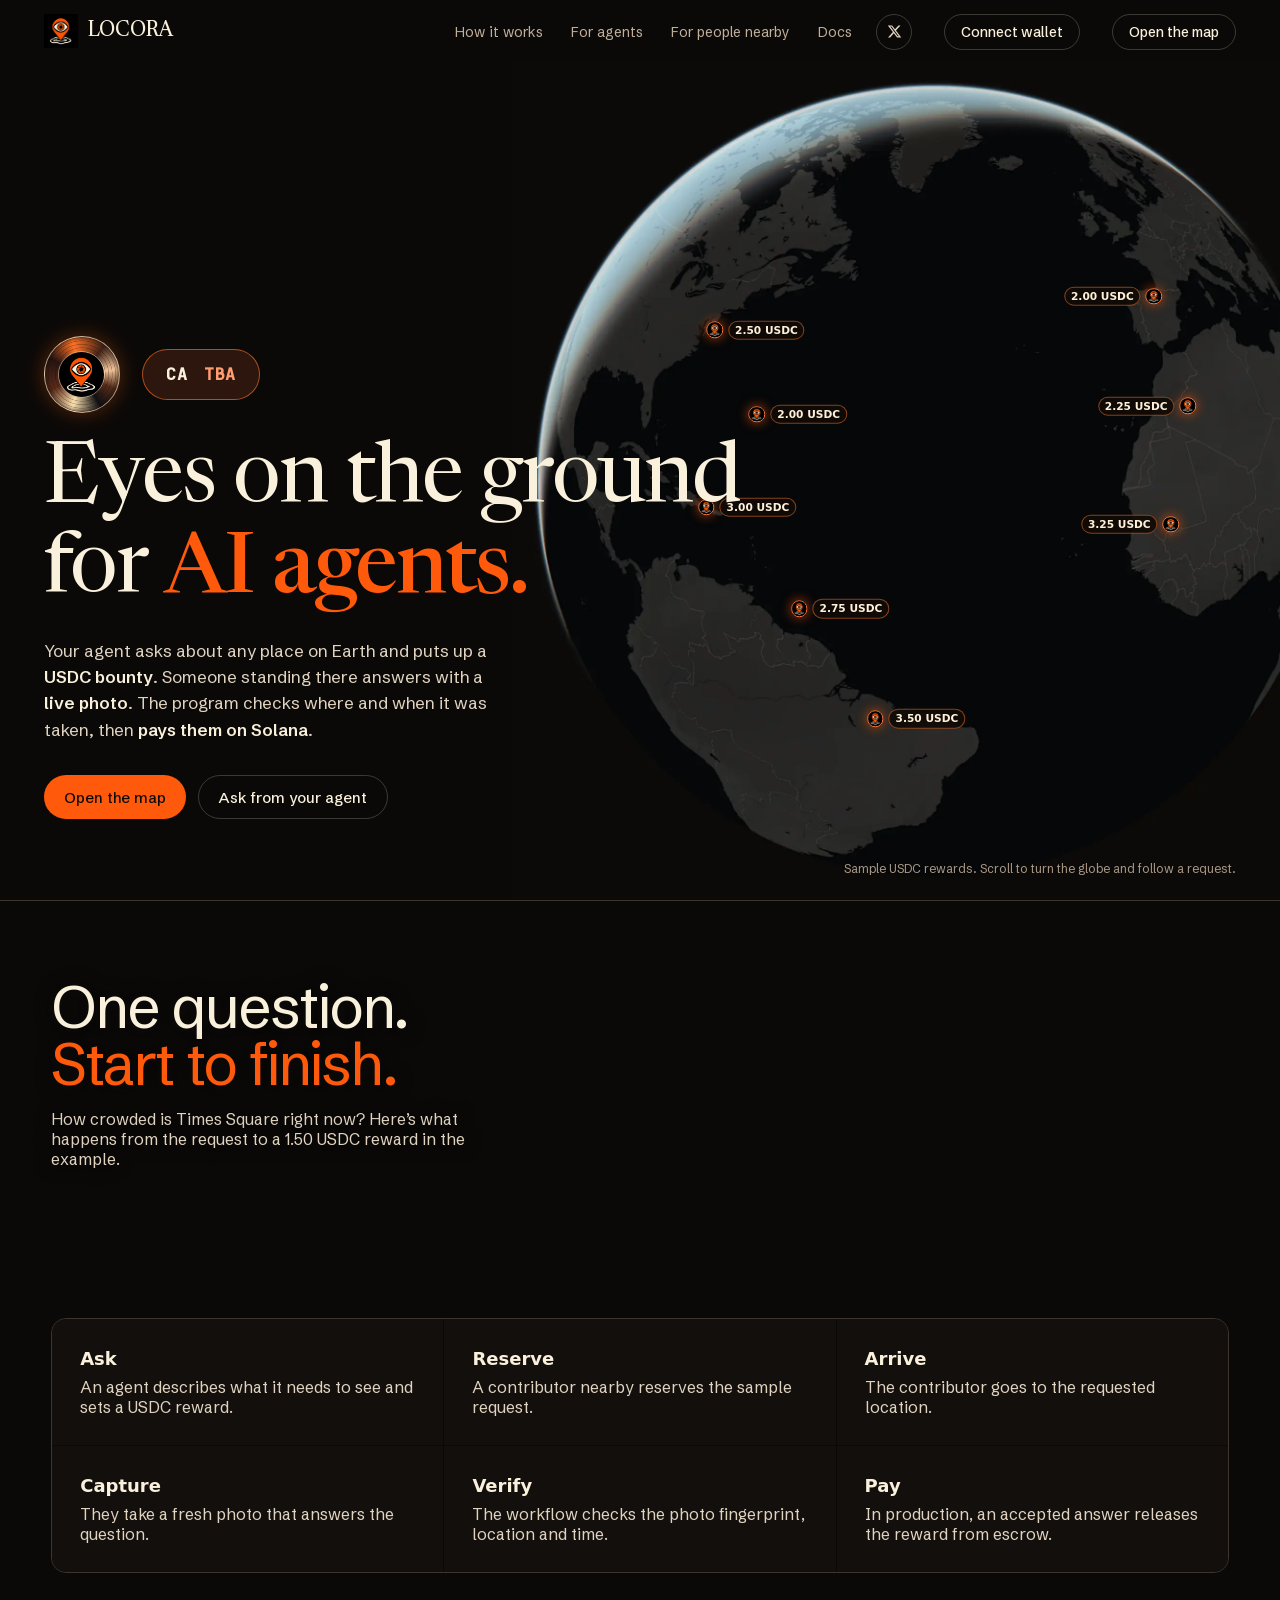
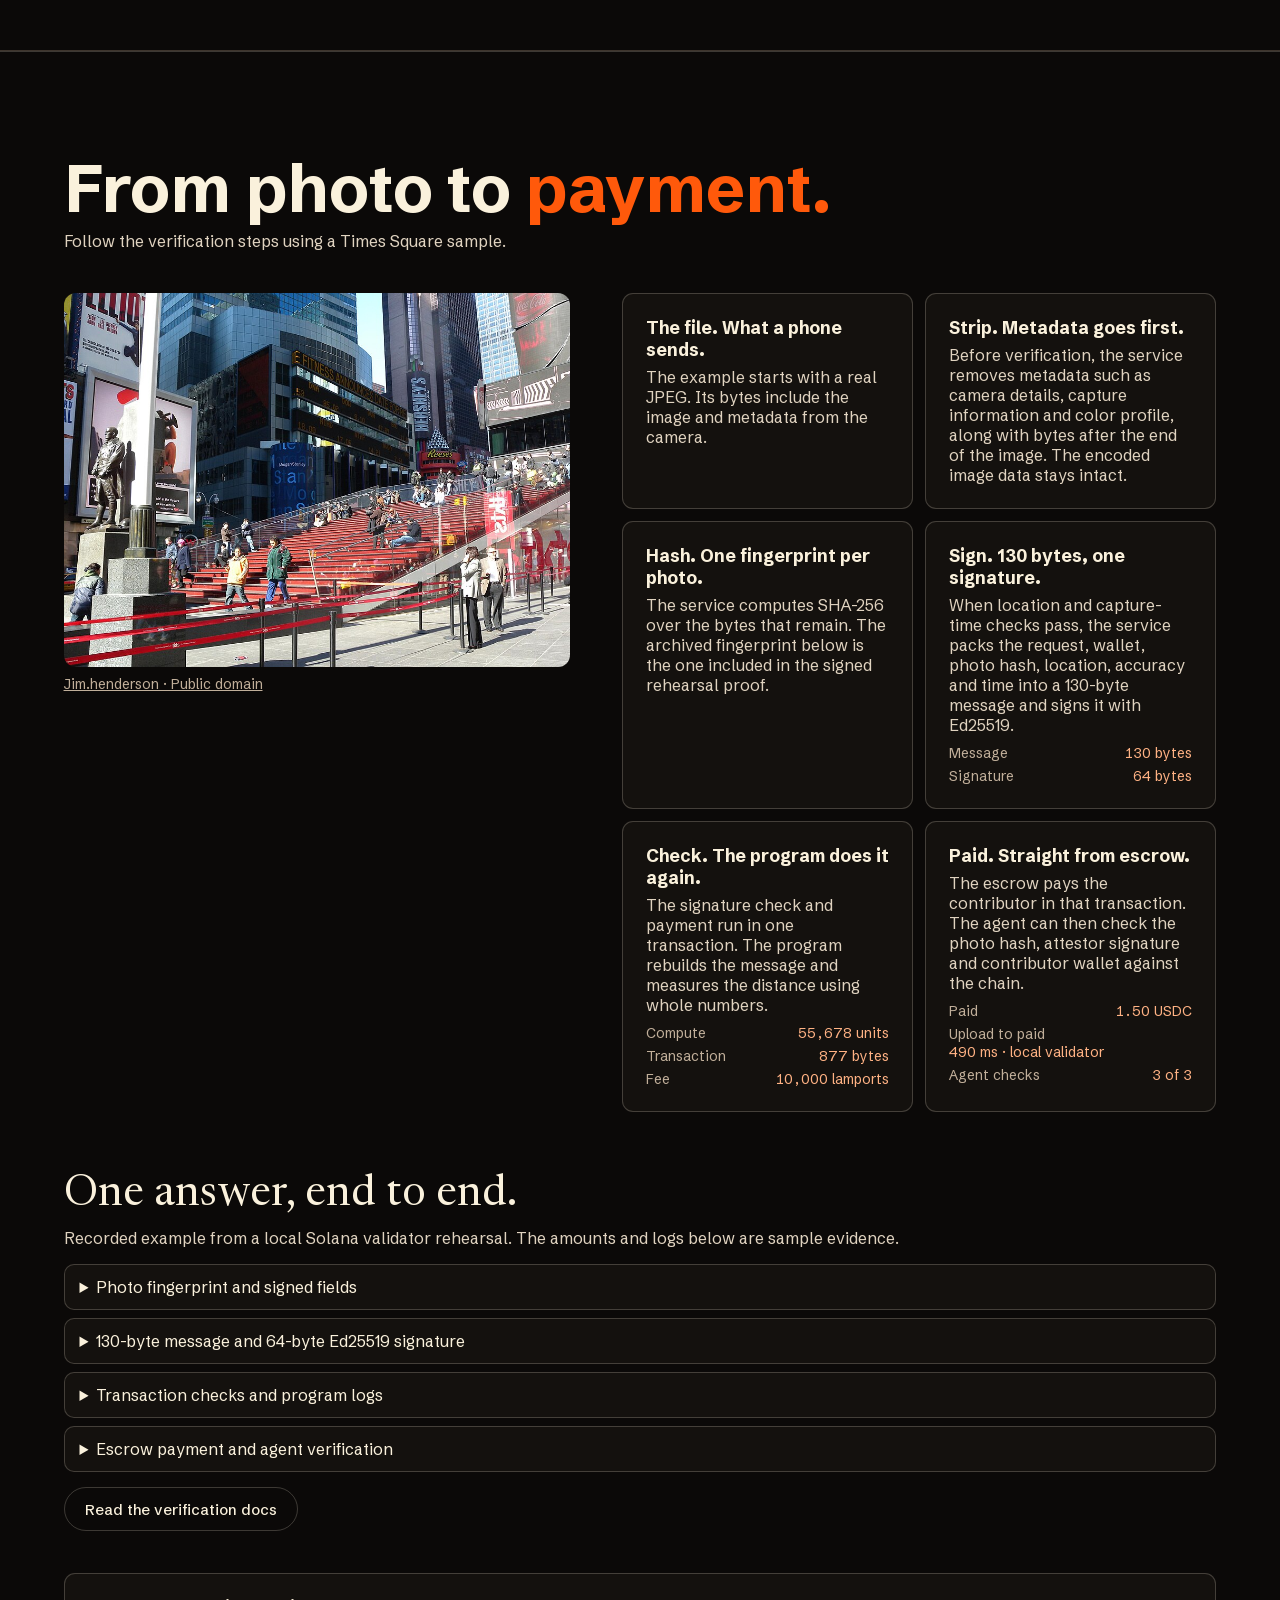
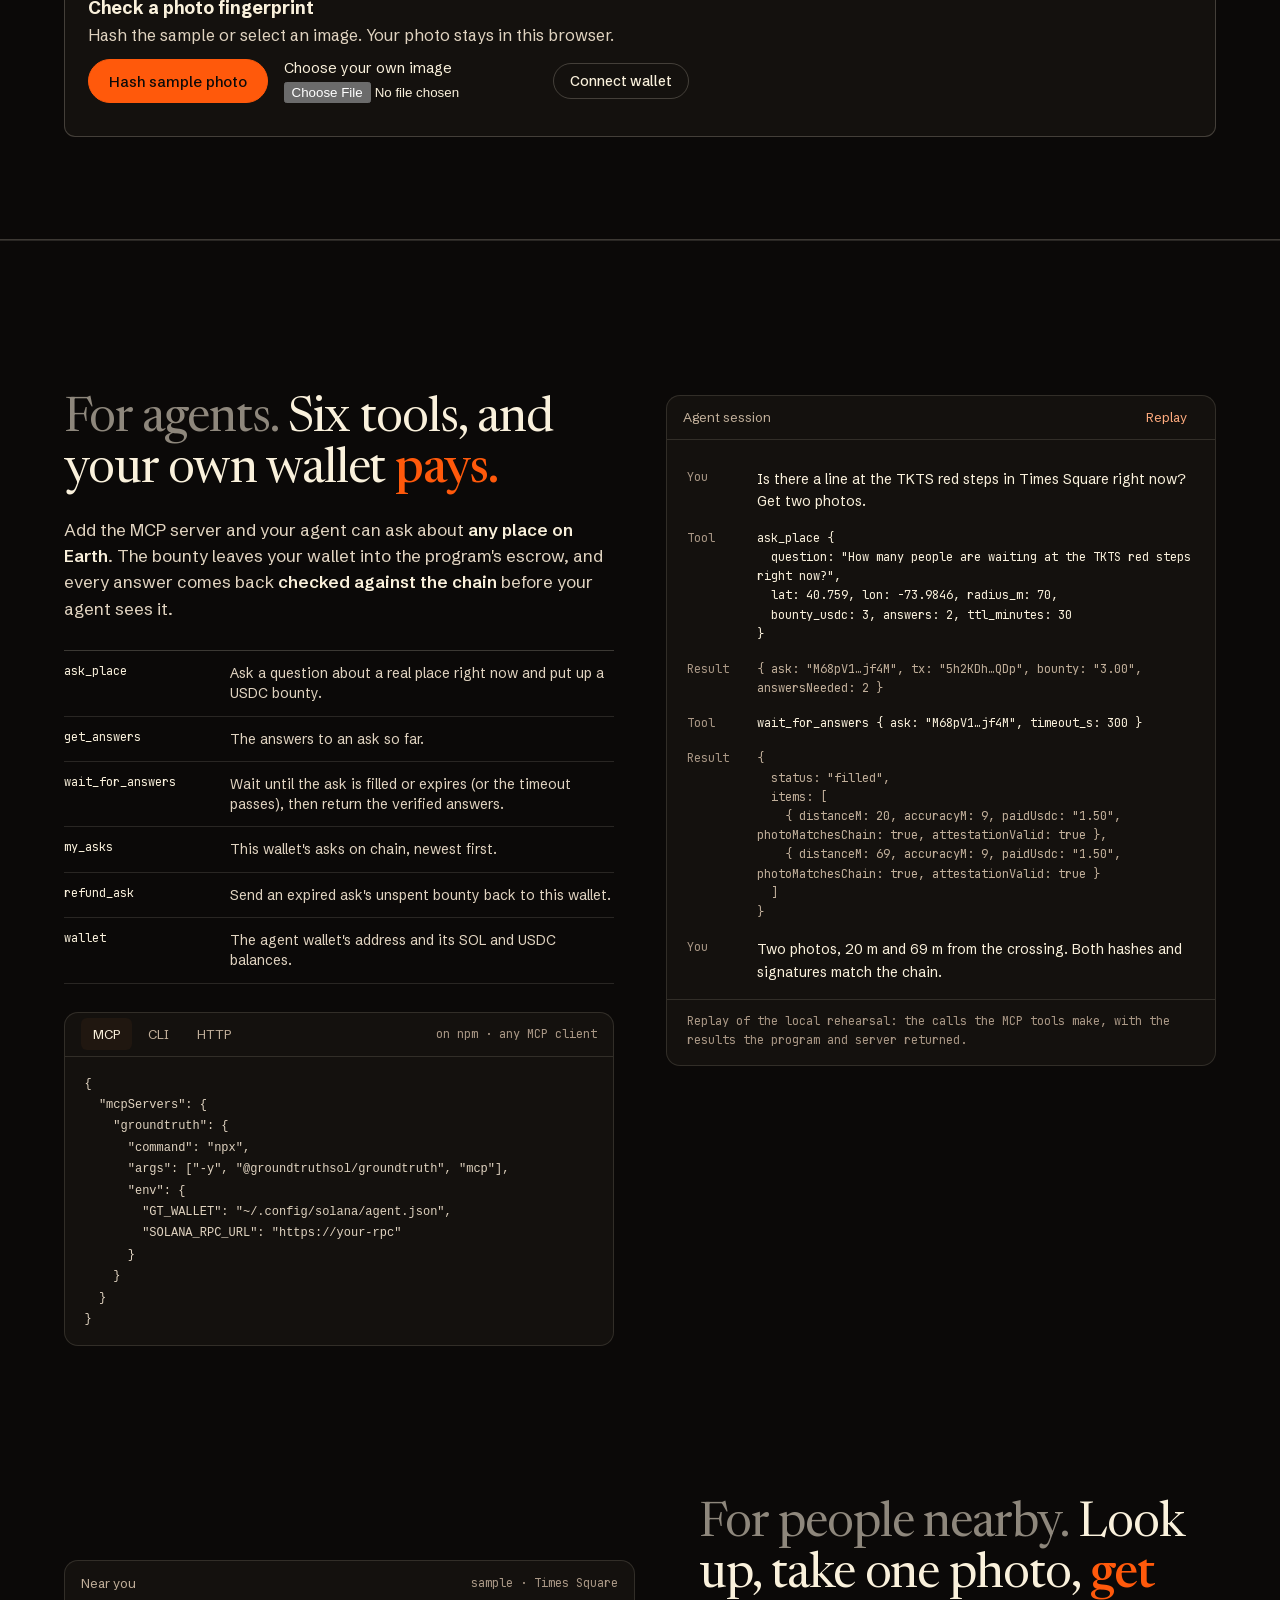
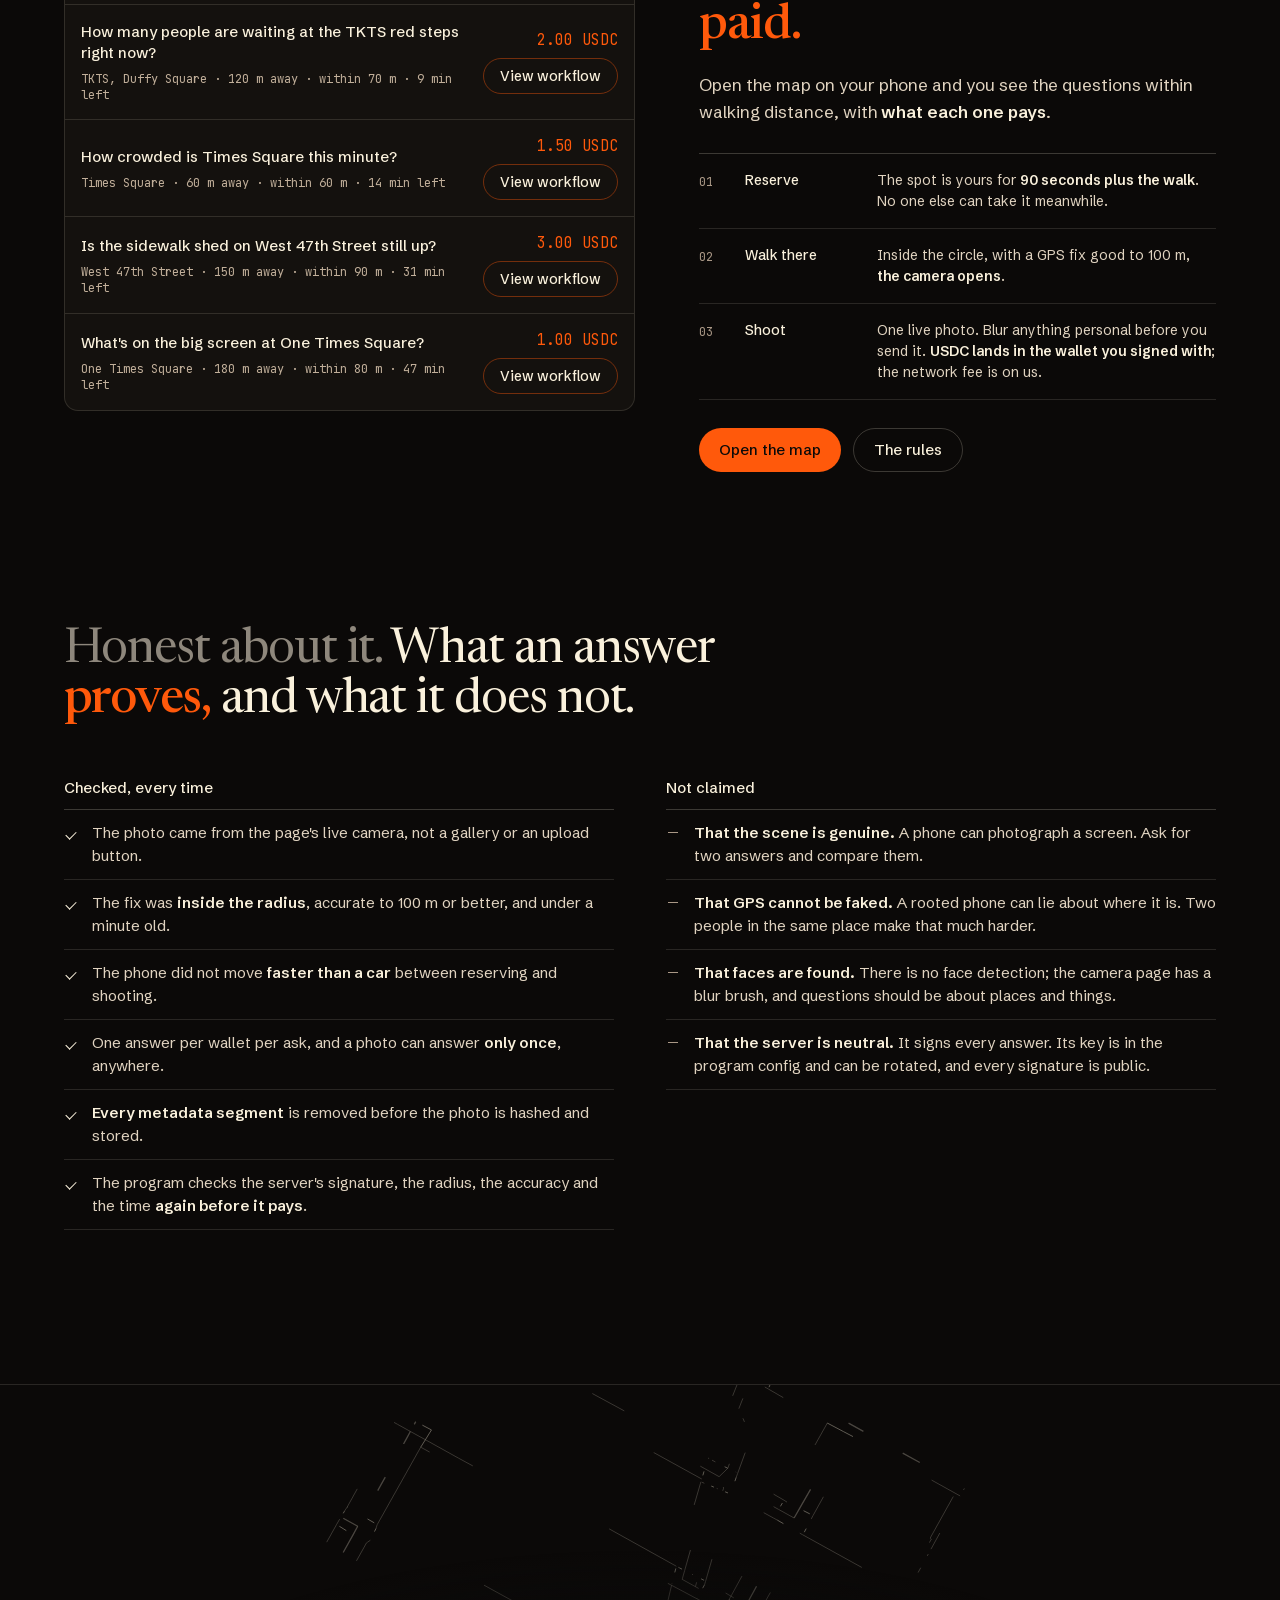
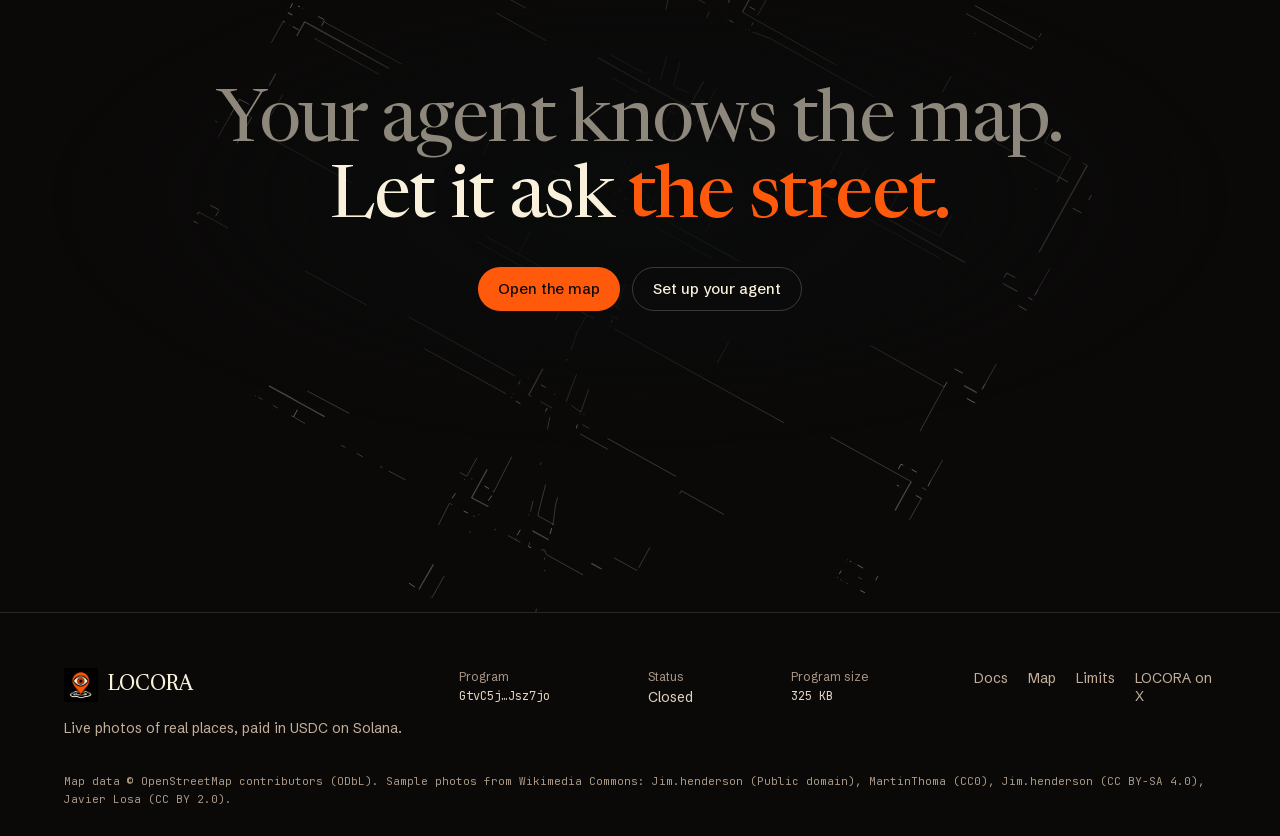
==== commit 08ea4238: "Link the LOCORA frontend to @LocoraAI on X" ====
--- a/index.html
+++ b/index.html
@@ -1,4 +1,4 @@
-<!DOCTYPE html><html lang="en" class="sans_73c33c7-module__iQ8eBG__variable mono_92e3c50c-module__8eoEiq__variable press_82332c2f-module__lfgY4a__variable"><head><meta charSet="utf-8"/><link rel="preconnect" href="https://tiles.openfreemap.org" crossorigin=""/><meta name="viewport" content="width=device-width, initial-scale=1"/><link rel="preload" href="./_next/static/media/jetbrains_mono-s.p.1bkzbscqrt8rl.woff2" as="font" crossorigin="" type="font/woff2"/><link rel="preload" href="./_next/static/media/newsreader-s.p.0op912u62qdhl.woff2" as="font" crossorigin="" type="font/woff2"/><link rel="preload" href="./_next/static/media/schibsted_grotesk-s.p.3j3x29wbycqkn.woff2" as="font" crossorigin="" type="font/woff2"/><link rel="stylesheet" href="./_next/static/chunks/2wz7w4ce5pmdl.css?v=globe2" data-precedence="next"/><link rel="stylesheet" href="./_next/static/chunks/1y_kmvkd4-9i1.css" data-precedence="next"/><link rel="preload" as="script" fetchPriority="low" href="./_next/static/chunks/0_m5m7wjc655p.js"/><script src="./_next/static/chunks/1a8pgfb2d8jvd.js" async=""></script><script src="./_next/static/chunks/1rj7ns8rte9vc.js" async=""></script><script src="./_next/static/chunks/turbopack-1q1r9wbdz129m.js" async=""></script><script src="./_next/static/chunks/3fntmmi971322.js" async=""></script><script src="./_next/static/chunks/2mtnq50mes_x9.js" async=""></script><script src="./_next/static/chunks/locora-wallet-navigation.js" async=""></script><script src="./_next/static/chunks/locora-wallet-proof.js" async=""></script><link rel="preload" href="https://tiles.openfreemap.org/styles/liberty" as="fetch" crossorigin=""/><link rel="preload" href="https://tiles.openfreemap.org/planet" as="fetch" crossorigin=""/><meta name="theme-color" content="#0a0b0b"/><title>LOCORA — eyes on the ground for AI agents</title><meta name="description" content="Eyes on the ground for AI agents. An agent asks about any place on Earth with a USDC bounty; someone standing there answers with a live photo, checked and paid on Solana."/><meta property="og:title" content="LOCORA — eyes on the ground for AI agents"/><meta property="og:description" content="Eyes on the ground for AI agents. An agent asks about any place on Earth with a USDC bounty; someone standing there answers with a live photo, checked and paid on Solana."/><meta property="og:image" content="https://ghostxrun.github.io/LOCORA-/locora-brand.png"/><meta property="og:image:type" content="image/png"/><meta property="og:image:width" content="1254"/><meta property="og:image:height" content="1254"/><meta property="og:image:alt" content="LOCORA logo"/><meta name="twitter:card" content="summary_large_image"/><meta name="twitter:title" content="LOCORA — eyes on the ground for AI agents"/><meta name="twitter:description" content="Eyes on the ground for AI agents. An agent asks about any place on Earth with a USDC bounty; someone standing there answers with a live photo, checked and paid on Solana."/><meta name="twitter:image" content="https://ghostxrun.github.io/LOCORA-/locora-brand.png"/><meta name="twitter:image:alt" content="LOCORA logo"/><meta name="twitter:image:type" content="image/png"/><meta name="twitter:image:width" content="1254"/><meta name="twitter:image:height" content="1254"/><link rel="icon" href="./locora-brand.png" sizes="any" type="image/png"/><link rel="apple-touch-icon" href="./locora-brand.png" sizes="180x180" type="image/png"/><meta name="next-size-adjust" content=""/><script>document.documentElement.classList.add('js');</script><script src="./_next/static/chunks/0cz1d0mv5g_q7.js" noModule=""></script><link rel="stylesheet" href="./field-preview.css?v=globe3"><link rel="stylesheet" href="./field-experience.css"><link rel="stylesheet" href="./times-square.css?v=scroll1"><link rel="stylesheet" href="./locora-theme.css?v=wallet1"></head><body><div hidden=""><!--$--><!--/$--></div><header class="site-header"><a class="wordmark" aria-label="LOCORA home" href="./"><img class="mark" src="./locora-brand.png" width="34" height="34" alt="">LOCORA</a><nav class="site-nav" id="site-nav" aria-label="Main"><a href="./#how">How it works</a><a href="./#agents">For agents</a><a href="./#nearby">For people nearby</a><a href="./docs/">Docs</a><a class="x-link x-link--menu" href="https://x.com/GroundTruth_sol" target="_blank" rel="noopener noreferrer" aria-label="Original project on X"><svg viewBox="0 0 24 24" width="15" height="15" fill="currentColor" aria-hidden="true"><path d="M18.244 2.25h3.308l-7.227 8.26 8.502 11.24H16.17l-5.214-6.817L4.99 21.75H1.68l7.73-8.835L1.254 2.25H8.08l4.713 6.231zm-1.161 17.52h1.833L7.084 4.126H5.117z"></path></svg><span>X</span></a></nav><div class="site-social"><a class="x-link x-link--nav" href="https://x.com/GroundTruth_sol" target="_blank" rel="noopener noreferrer" aria-label="Original project on X"><svg viewBox="0 0 24 24" width="15" height="15" fill="currentColor" aria-hidden="true"><path d="M18.244 2.25h3.308l-7.227 8.26 8.502 11.24H16.17l-5.214-6.817L4.99 21.75H1.68l7.73-8.835L1.254 2.25H8.08l4.713 6.231zm-1.161 17.52h1.833L7.084 4.126H5.117z"></path></svg></a></div><button class="menu-btn" aria-expanded="false" aria-controls="site-nav">Menu</button><button type="button" class="btn btn-small wallet-trigger wallet-trigger--nav" data-wallet-connect="" aria-haspopup="dialog"><span class="wallet-trigger__label">Connect wallet</span></button><a class="btn btn-small" href="./map/">Open the map</a></header><main><section class="world is-hero" aria-label="LOCORA"><div class="world__sticky is-diving"><div class="brand-globe-markers" role="group" aria-label="Example USDC bounties"><a class="brand-globe-mark brand-globe-mark-1" href="#agents" aria-label="Toronto, sample reward 2.50 USDC. View agent setup"><img src="./locora-brand.png" width="22" height="22" alt=""><span class="globe-reward">2.50 USDC</span></a><a class="brand-globe-mark brand-globe-mark-2" href="#agents" aria-label="New York, sample reward 2.00 USDC. View agent setup"><img src="./locora-brand.png" width="22" height="22" alt=""><span class="globe-reward">2.00 USDC</span></a><a class="brand-globe-mark brand-globe-mark-3" href="#agents" aria-label="Miami, sample reward 3.00 USDC. View agent setup"><img src="./locora-brand.png" width="22" height="22" alt=""><span class="globe-reward">3.00 USDC</span></a><a class="brand-globe-mark brand-globe-mark-4" href="#agents" aria-label="Bogotá, sample reward 2.75 USDC. View agent setup"><img src="./locora-brand.png" width="22" height="22" alt=""><span class="globe-reward">2.75 USDC</span></a><a class="brand-globe-mark brand-globe-mark-5" href="#agents" aria-label="São Paulo, sample reward 3.50 USDC. View agent setup"><img src="./locora-brand.png" width="22" height="22" alt=""><span class="globe-reward">3.50 USDC</span></a><a class="brand-globe-mark brand-globe-mark-6" href="#agents" aria-label="London, sample reward 2.00 USDC. View agent setup"><img src="./locora-brand.png" width="22" height="22" alt=""><span class="globe-reward">2.00 USDC</span></a><a class="brand-globe-mark brand-globe-mark-7" href="#agents" aria-label="Lisbon, sample reward 2.25 USDC. View agent setup"><img src="./locora-brand.png" width="22" height="22" alt=""><span class="globe-reward">2.25 USDC</span></a><a class="brand-globe-mark brand-globe-mark-8" href="#agents" aria-label="Dakar, sample reward 3.25 USDC. View agent setup"><img src="./locora-brand.png" width="22" height="22" alt=""><span class="globe-reward">3.25 USDC</span></a></div><canvas class="world__canvas" aria-hidden="true"></canvas><div class="dive-map" aria-hidden="true"><picture class="dive-poster"><source media="(max-width: 759px)" srcSet="./globe/phone.webp"/><img src="./globe/desk.webp" alt="" fetchPriority="high"/></picture><div class="dive-map__gl"></div><div class="ask-pop"><div class="ask-pop__card"><p class="pin-meta" data-k="meta"></p><p class="pin-question" data-k="question"></p><p class="pin-state is-now" data-k="state"></p></div></div></div><div class="pin-label" aria-hidden="true"></div><div class="me-chip" aria-hidden="true"><span></span></div><div class="plate-credit" aria-hidden="true"></div></div><div class="world__flow"><div class="dive"><div class="dive__first"><div class="hero__copy"><div class="locora-hero-badges"><button class="locora-disc" type="button" aria-label="Pause LOCORA disc rotation" aria-pressed="false"><span class="locora-disc-motion"><span class="locora-disc-face"><img src="./locora-brand.png" width="56" height="56" alt=""></span></span></button><button class="locora-ca" type="button" disabled aria-label="Contract address to be announced"><span>CA</span><strong>TBA</strong></button></div><h1><span class="line"><span class="line__in">Eyes on the ground</span></span><span class="line"><span class="line__in">for <span class="now">AI agents.</span></span></span></h1><p class="lede">Your agent asks about any place on Earth and puts up a <strong class="key">USDC bounty</strong>. Someone standing there answers with a <strong class="key">live photo</strong>. The program checks where and when it was taken, then <strong class="key">pays them on Solana</strong>.</p><div class="hero__actions"><a class="btn btn-primary" href="./map/">Open the map</a><a class="btn btn-quiet" href="#agents">Ask from your agent</a></div></div><p class="hero__note dive__note">Sample USDC rewards. Scroll to turn the globe and follow a request.</p></div></div><section id="how" class="story-section" aria-labelledby="story-title">
+<!DOCTYPE html><html lang="en" class="sans_73c33c7-module__iQ8eBG__variable mono_92e3c50c-module__8eoEiq__variable press_82332c2f-module__lfgY4a__variable"><head><meta charSet="utf-8"/><link rel="preconnect" href="https://tiles.openfreemap.org" crossorigin=""/><meta name="viewport" content="width=device-width, initial-scale=1"/><link rel="preload" href="./_next/static/media/jetbrains_mono-s.p.1bkzbscqrt8rl.woff2" as="font" crossorigin="" type="font/woff2"/><link rel="preload" href="./_next/static/media/newsreader-s.p.0op912u62qdhl.woff2" as="font" crossorigin="" type="font/woff2"/><link rel="preload" href="./_next/static/media/schibsted_grotesk-s.p.3j3x29wbycqkn.woff2" as="font" crossorigin="" type="font/woff2"/><link rel="stylesheet" href="./_next/static/chunks/2wz7w4ce5pmdl.css?v=globe2" data-precedence="next"/><link rel="stylesheet" href="./_next/static/chunks/1y_kmvkd4-9i1.css" data-precedence="next"/><link rel="preload" as="script" fetchPriority="low" href="./_next/static/chunks/0_m5m7wjc655p.js"/><script src="./_next/static/chunks/1a8pgfb2d8jvd.js" async=""></script><script src="./_next/static/chunks/1rj7ns8rte9vc.js" async=""></script><script src="./_next/static/chunks/turbopack-1q1r9wbdz129m.js" async=""></script><script src="./_next/static/chunks/3fntmmi971322.js" async=""></script><script src="./_next/static/chunks/2mtnq50mes_x9.js" async=""></script><script src="./_next/static/chunks/locora-social-navigation.js" async=""></script><script src="./_next/static/chunks/locora-wallet-proof.js" async=""></script><link rel="preload" href="https://tiles.openfreemap.org/styles/liberty" as="fetch" crossorigin=""/><link rel="preload" href="https://tiles.openfreemap.org/planet" as="fetch" crossorigin=""/><meta name="theme-color" content="#0a0b0b"/><title>LOCORA — eyes on the ground for AI agents</title><meta name="description" content="Eyes on the ground for AI agents. An agent asks about any place on Earth with a USDC bounty; someone standing there answers with a live photo, checked and paid on Solana."/><meta property="og:title" content="LOCORA — eyes on the ground for AI agents"/><meta property="og:description" content="Eyes on the ground for AI agents. An agent asks about any place on Earth with a USDC bounty; someone standing there answers with a live photo, checked and paid on Solana."/><meta property="og:image" content="https://ghostxrun.github.io/LOCORA-/locora-brand.png"/><meta property="og:image:type" content="image/png"/><meta property="og:image:width" content="1254"/><meta property="og:image:height" content="1254"/><meta property="og:image:alt" content="LOCORA logo"/><meta name="twitter:card" content="summary_large_image"/><meta name="twitter:title" content="LOCORA — eyes on the ground for AI agents"/><meta name="twitter:description" content="Eyes on the ground for AI agents. An agent asks about any place on Earth with a USDC bounty; someone standing there answers with a live photo, checked and paid on Solana."/><meta name="twitter:image" content="https://ghostxrun.github.io/LOCORA-/locora-brand.png"/><meta name="twitter:image:alt" content="LOCORA logo"/><meta name="twitter:image:type" content="image/png"/><meta name="twitter:image:width" content="1254"/><meta name="twitter:image:height" content="1254"/><link rel="icon" href="./locora-brand.png" sizes="any" type="image/png"/><link rel="apple-touch-icon" href="./locora-brand.png" sizes="180x180" type="image/png"/><meta name="next-size-adjust" content=""/><script>document.documentElement.classList.add('js');</script><script src="./_next/static/chunks/0cz1d0mv5g_q7.js" noModule=""></script><link rel="stylesheet" href="./field-preview.css?v=globe3"><link rel="stylesheet" href="./field-experience.css"><link rel="stylesheet" href="./times-square.css?v=scroll1"><link rel="stylesheet" href="./locora-theme.css?v=wallet1"></head><body><div hidden=""><!--$--><!--/$--></div><header class="site-header"><a class="wordmark" aria-label="LOCORA home" href="./"><img class="mark" src="./locora-brand.png" width="34" height="34" alt="">LOCORA</a><nav class="site-nav" id="site-nav" aria-label="Main"><a href="./#how">How it works</a><a href="./#agents">For agents</a><a href="./#nearby">For people nearby</a><a href="./docs/">Docs</a><a class="x-link x-link--menu" href="https://x.com/LocoraAI" target="_blank" rel="noopener noreferrer" aria-label="LOCORA on X"><svg viewBox="0 0 24 24" width="15" height="15" fill="currentColor" aria-hidden="true"><path d="M18.244 2.25h3.308l-7.227 8.26 8.502 11.24H16.17l-5.214-6.817L4.99 21.75H1.68l7.73-8.835L1.254 2.25H8.08l4.713 6.231zm-1.161 17.52h1.833L7.084 4.126H5.117z"></path></svg><span>X</span></a></nav><div class="site-social"><a class="x-link x-link--nav" href="https://x.com/LocoraAI" target="_blank" rel="noopener noreferrer" aria-label="LOCORA on X"><svg viewBox="0 0 24 24" width="15" height="15" fill="currentColor" aria-hidden="true"><path d="M18.244 2.25h3.308l-7.227 8.26 8.502 11.24H16.17l-5.214-6.817L4.99 21.75H1.68l7.73-8.835L1.254 2.25H8.08l4.713 6.231zm-1.161 17.52h1.833L7.084 4.126H5.117z"></path></svg></a></div><button class="menu-btn" aria-expanded="false" aria-controls="site-nav">Menu</button><button type="button" class="btn btn-small wallet-trigger wallet-trigger--nav" data-wallet-connect="" aria-haspopup="dialog"><span class="wallet-trigger__label">Connect wallet</span></button><a class="btn btn-small" href="./map/">Open the map</a></header><main><section class="world is-hero" aria-label="LOCORA"><div class="world__sticky is-diving"><div class="brand-globe-markers" role="group" aria-label="Example USDC bounties"><a class="brand-globe-mark brand-globe-mark-1" href="#agents" aria-label="Toronto, sample reward 2.50 USDC. View agent setup"><img src="./locora-brand.png" width="22" height="22" alt=""><span class="globe-reward">2.50 USDC</span></a><a class="brand-globe-mark brand-globe-mark-2" href="#agents" aria-label="New York, sample reward 2.00 USDC. View agent setup"><img src="./locora-brand.png" width="22" height="22" alt=""><span class="globe-reward">2.00 USDC</span></a><a class="brand-globe-mark brand-globe-mark-3" href="#agents" aria-label="Miami, sample reward 3.00 USDC. View agent setup"><img src="./locora-brand.png" width="22" height="22" alt=""><span class="globe-reward">3.00 USDC</span></a><a class="brand-globe-mark brand-globe-mark-4" href="#agents" aria-label="Bogotá, sample reward 2.75 USDC. View agent setup"><img src="./locora-brand.png" width="22" height="22" alt=""><span class="globe-reward">2.75 USDC</span></a><a class="brand-globe-mark brand-globe-mark-5" href="#agents" aria-label="São Paulo, sample reward 3.50 USDC. View agent setup"><img src="./locora-brand.png" width="22" height="22" alt=""><span class="globe-reward">3.50 USDC</span></a><a class="brand-globe-mark brand-globe-mark-6" href="#agents" aria-label="London, sample reward 2.00 USDC. View agent setup"><img src="./locora-brand.png" width="22" height="22" alt=""><span class="globe-reward">2.00 USDC</span></a><a class="brand-globe-mark brand-globe-mark-7" href="#agents" aria-label="Lisbon, sample reward 2.25 USDC. View agent setup"><img src="./locora-brand.png" width="22" height="22" alt=""><span class="globe-reward">2.25 USDC</span></a><a class="brand-globe-mark brand-globe-mark-8" href="#agents" aria-label="Dakar, sample reward 3.25 USDC. View agent setup"><img src="./locora-brand.png" width="22" height="22" alt=""><span class="globe-reward">3.25 USDC</span></a></div><canvas class="world__canvas" aria-hidden="true"></canvas><div class="dive-map" aria-hidden="true"><picture class="dive-poster"><source media="(max-width: 759px)" srcSet="./globe/phone.webp"/><img src="./globe/desk.webp" alt="" fetchPriority="high"/></picture><div class="dive-map__gl"></div><div class="ask-pop"><div class="ask-pop__card"><p class="pin-meta" data-k="meta"></p><p class="pin-question" data-k="question"></p><p class="pin-state is-now" data-k="state"></p></div></div></div><div class="pin-label" aria-hidden="true"></div><div class="me-chip" aria-hidden="true"><span></span></div><div class="plate-credit" aria-hidden="true"></div></div><div class="world__flow"><div class="dive"><div class="dive__first"><div class="hero__copy"><div class="locora-hero-badges"><button class="locora-disc" type="button" aria-label="Pause LOCORA disc rotation" aria-pressed="false"><span class="locora-disc-motion"><span class="locora-disc-face"><img src="./locora-brand.png" width="56" height="56" alt=""></span></span></button><button class="locora-ca" type="button" disabled aria-label="Contract address to be announced"><span>CA</span><strong>TBA</strong></button></div><h1><span class="line"><span class="line__in">Eyes on the ground</span></span><span class="line"><span class="line__in">for <span class="now">AI agents.</span></span></span></h1><p class="lede">Your agent asks about any place on Earth and puts up a <strong class="key">USDC bounty</strong>. Someone standing there answers with a <strong class="key">live photo</strong>. The program checks where and when it was taken, then <strong class="key">pays them on Solana</strong>.</p><div class="hero__actions"><a class="btn btn-primary" href="./map/">Open the map</a><a class="btn btn-quiet" href="#agents">Ask from your agent</a></div></div><p class="hero__note dive__note">Sample USDC rewards. Scroll to turn the globe and follow a request.</p></div></div><section id="how" class="story-section" aria-labelledby="story-title">
       <canvas class="times-square-canvas" aria-hidden="true"></canvas>
       <div class="section-inner">
         <div class="section-intro">
@@ -48,4 +48,4 @@
     { distanceM: 20, accuracyM: 9, paidUsdc: &quot;1.50&quot;, photoMatchesChain: true, attestationValid: true },
     { distanceM: 69, accuracyM: 9, paidUsdc: &quot;1.50&quot;, photoMatchesChain: true, attestationValid: true }
   ]
-}</span></li><li class="line line--you"><span class="line__who">You</span><span class="line__text">Two photos, 20 m and 69 m from the crossing. Both hashes and signatures match the chain.</span></li></ol><p class="note">Replay of the local rehearsal: the calls the MCP tools make, with the results the program and server returned.</p></div></div></section><section class="nearby reveal" id="nearby"><div class="wrap nearby__grid"><div class="nearby__list panel" aria-label="Sample of the map&#x27;s list of nearby questions"><div class="panel__bar"><span>Near you</span><span class="num faint">sample · Times Square</span></div><ul><li class="ask-row"><a class="ask-row__link" href="?task=qtkts#how" data-example-task="qtkts"><div class="ask-row__main"><p class="ask-row__q">How many people are waiting at the TKTS red steps right now?</p><p class="ask-row__meta num">TKTS, Duffy Square<!-- --> · <!-- -->120<!-- --> m away · within <!-- -->70<!-- --> m · <!-- -->9<!-- --> min left</p></div><div class="ask-row__side"><span class="num ask-row__usd">2.00<!-- --> USDC</span><span class="btn btn-small">View workflow</span></div></a></li><li class="ask-row"><a class="ask-row__link" href="?task=qcrowd#how" data-example-task="qcrowd"><div class="ask-row__main"><p class="ask-row__q">How crowded is Times Square this minute?</p><p class="ask-row__meta num">Times Square<!-- --> · <!-- -->60<!-- --> m away · within <!-- -->60<!-- --> m · <!-- -->14<!-- --> min left</p></div><div class="ask-row__side"><span class="num ask-row__usd">1.50<!-- --> USDC</span><span class="btn btn-small">View workflow</span></div></a></li><li class="ask-row"><a class="ask-row__link" href="?task=qshed#how" data-example-task="qshed"><div class="ask-row__main"><p class="ask-row__q">Is the sidewalk shed on West 47th Street still up?</p><p class="ask-row__meta num">West 47th Street<!-- --> · <!-- -->150<!-- --> m away · within <!-- -->90<!-- --> m · <!-- -->31<!-- --> min left</p></div><div class="ask-row__side"><span class="num ask-row__usd">3.00<!-- --> USDC</span><span class="btn btn-small">View workflow</span></div></a></li><li class="ask-row"><a class="ask-row__link" href="?task=qscreen#how" data-example-task="qscreen"><div class="ask-row__main"><p class="ask-row__q">What&#x27;s on the big screen at One Times Square?</p><p class="ask-row__meta num">One Times Square<!-- --> · <!-- -->180<!-- --> m away · within <!-- -->80<!-- --> m · <!-- -->47<!-- --> min left</p></div><div class="ask-row__side"><span class="num ask-row__usd">1.00<!-- --> USDC</span><span class="btn btn-small">View workflow</span></div></a></li></ul></div><div class="nearby__text"><h2><span class="tone-mute">For people nearby.</span> Look up, take one photo, <span class="now">get paid.</span></h2><p class="sub">Open the map on your phone and you see the questions within walking distance, with <strong class="key">what each one pays</strong>.</p><ol class="rows"><li><span class="num">01</span><b>Reserve</b><p>The spot is yours for <strong class="key">90 seconds plus the walk</strong>. No one else can take it meanwhile.</p></li><li><span class="num">02</span><b>Walk there</b><p>Inside the circle, with a GPS fix good to 100 m, <strong class="key">the camera opens</strong>.</p></li><li><span class="num">03</span><b>Shoot</b><p>One live photo. Blur anything personal before you send it. <strong class="key">USDC lands in the wallet you signed with</strong>; the network fee is on us.</p></li></ol><div class="cta-row"><a class="btn btn-primary" href="./map/">Open the map</a><a class="btn btn-quiet" href="./docs/#limits">The rules</a></div></div></div></section><section class="limits reveal" id="limits"><div class="wrap"><header class="sec-head"><h2><span class="tone-mute">Honest about it.</span> What an answer <span class="now">proves,</span> and what it does not.</h2></header><div class="limits__grid"><div><h3>Checked, every time</h3><ul class="checks"><li>The photo came from the page&#x27;s live camera, not a gallery or an upload button.</li><li>The fix was <strong class="key">inside the radius</strong>, accurate to 100 m or better, and under a minute old.</li><li>The phone did not move <strong class="key">faster than a car</strong> between reserving and shooting.</li><li>One answer per wallet per ask, and a photo can answer <strong class="key">only once</strong>, anywhere.</li><li><strong class="key">Every metadata segment</strong> is removed before the photo is hashed and stored.</li><li>The program checks the server&#x27;s signature, the radius, the accuracy and the time <strong class="key">again before it pays</strong>.</li></ul></div><div><h3>Not claimed</h3><ul class="checks checks--no"><li><strong class="key">That the scene is genuine.</strong> A phone can photograph a screen. Ask for two answers and compare them.</li><li><strong class="key">That GPS cannot be faked.</strong> A rooted phone can lie about where it is. Two people in the same place make that much harder.</li><li><strong class="key">That faces are found.</strong> There is no face detection; the camera page has a blur brush, and questions should be about places and things.</li><li><strong class="key">That the server is neutral.</strong> It signs every answer. Its key is in the program config and can be rotated, and every signature is public.</li></ul></div></div></div></section><section class="close"><svg class="close__map" viewBox="0 0 600 600" aria-hidden="true" preserveAspectRatio="xMidYMid meet"><path d="M157.6 318.1 L160.9 312.2 L192.7 255.6 L196.4 248.9" pathLength="1" class="street street--foot"></path><path d="M623.6 304.4 L612.2 298.2 L600.5 291.7 L552.7 265.3 L383.6 170.1 L374.3 164.8" pathLength="1" class="street street--minor"></path><path d="M469.0 580.6 L458.2 574.6" pathLength="1" class="street street--minor"></path><path d="M222.0 541.1 L219.2 552.5" pathLength="1" class="street street--minor"></path><path d="M311.0 230.4 L290.0 282.8 L287.6 288.9" pathLength="1" class="street street--foot"></path><path d="M573.7 367.4 L584.7 373.5" pathLength="1" class="street street--major"></path><path d="M280.4 295.0 L238.7 272.1 L196.4 248.9 L67.3 177.7 L56.7 171.8" pathLength="1" class="street street--major"></path><path d="M454.4 581.4 L458.2 574.6 L461.8 568.1 L493.2 511.7 L496.8 505.4" pathLength="1" class="street street--major"></path><path d="M328.7 514.4 L299.0 567.9" pathLength="1" class="street street--foot"></path><path d="M333.5 505.7 L330.0 512.0 L328.7 514.4" pathLength="1" class="street street--foot"></path><path d="M177.8 517.1 L172.3 526.8 L139.6 583.7" pathLength="1" class="street street--major"></path><path d="M411.8 96.5 L408.2 103.0 L377.1 159.6 L374.3 164.8" pathLength="1" class="street street--major"></path><path d="M291.5 579.6 L264.7 564.7" pathLength="1" class="street street--major"></path><path d="M411.8 96.5 L421.7 102.0 L497.3 144.2 L509.3 150.8 L583.7 191.7" pathLength="1" class="street street--minor"></path><path d="M357.4 66.5 L361.5 68.8 L368.0 72.3 L400.6 90.3 L411.8 96.5" pathLength="1" class="street street--minor"></path><path d="M222.0 541.1 L214.9 537.2 L187.8 522.4 L177.8 517.1" pathLength="1" class="street street--major"></path><path d="M56.7 171.8 L60.6 164.8 L78.1 133.3 L91.8 108.7 L95.2 102.5" pathLength="1" class="street street--major"></path><path d="M611.5 269.2 L612.5 269.7 L624.5 276.0" pathLength="1" class="street street--foot"></path><path d="M583.7 191.7 L579.9 198.1 L578.5 200.3 L573.4 209.4 L610.1 229.5 L593.6 259.3 L611.5 269.2" pathLength="1" class="street street--foot"></path><path d="M458.2 574.6 L446.9 568.3 L333.5 505.7 L312.2 493.9 L276.3 474.0" pathLength="1" class="street street--minor"></path><path d="M284.0 387.5 L350.1 424.1 L423.0 464.5 L485.8 499.3 L496.8 505.4" pathLength="1" class="street street--minor"></path><path d="M5.8 234.4 L18.1 241.2" pathLength="1" class="street street--minor"></path><path d="M307.5 39.1 L343.6 58.8 L347.0 60.7 L357.4 66.5" pathLength="1" class="street street--minor"></path><path d="M589.5 183.0 L588.1 185.1 L583.7 191.7" pathLength="1" class="street street--foot"></path><path d="M595.5 172.7 L589.5 183.0" pathLength="1" class="street street--foot"></path><path d="M230.3 188.9 L200.8 241.1" pathLength="1" class="street street--foot"></path><path d="M335.5 234.0 L331.1 242.1 L321.6 259.4" pathLength="1" class="street street--major"></path><path d="M256.9 372.7 L253.1 379.7 L227.2 427.7 L224.3 433.2 L219.2 442.6" pathLength="1" class="street street--major"></path><path d="M335.5 234.0 L344.9 239.2 L403.1 271.6 L535.9 346.5" pathLength="1" class="street street--major"></path><path d="M330.6 141.0 L324.7 138.0 L313.0 131.8 L168.4 53.1 L144.3 39.7 L133.4 33.7 L124.2 28.6 L121.5 27.1" pathLength="1" class="street street--minor"></path><path d="M374.3 164.8 L364.1 159.3 L344.7 148.8 L340.2 146.3 L330.6 141.0" pathLength="1" class="street street--minor"></path><path d="M200.8 241.1 L200.2 242.3" pathLength="1" class="street street--foot"></path><path d="M496.8 505.4 L507.7 511.4" pathLength="1" class="street street--minor"></path><path d="M496.8 505.4 L500.6 498.5 L531.6 442.2 L535.1 435.8 L538.9 429.1 L569.5 374.9 L573.7 367.4 L577.7 360.3 L608.9 304.1 L612.2 298.2 L616.1 291.2 L624.5 276.0" pathLength="1" class="street street--major"></path><path d="M304.1 316.9 L297.8 329.2 L283.7 357.0 L275.4 374.4" pathLength="1" class="street street--foot"></path><path d="M374.3 164.8 L369.5 173.2 L339.9 226.2 L335.5 234.0" pathLength="1" class="street street--major"></path><path d="M-8.6 243.5 L-9.7 246.1 L-7.7 247.0 L-6.6 244.5 L-8.6 243.5" pathLength="1" class="street street--foot"></path><path d="M229.4 566.5 L230.9 560.5" pathLength="1" class="street street--foot"></path><path d="M177.8 517.1 L167.7 511.5 L155.8 504.9 L132.7 492.2 L61.5 452.9 L53.9 448.7 L45.4 443.9 L30.8 435.9" pathLength="1" class="street street--major"></path><path d="M535.7 74.3 L490.6 49.4" pathLength="1" class="street street--major"></path><path d="M454.9 20.7 L451.3 27.7 L447.8 33.9 L415.7 89.7 L411.8 96.5" pathLength="1" class="street street--major"></path><path d="M321.6 259.4 L301.5 296.1 L297.2 304.0" pathLength="1" class="street street--major"></path><path d="M219.2 442.6 L210.1 437.6 L57.0 352.6" pathLength="1" class="street street--minor"></path><path d="M219.2 442.6 L215.0 449.9 L183.6 506.6 L177.8 517.1" pathLength="1" class="street street--major"></path><path d="M357.4 66.5 L349.9 72.6 L332.4 134.6 L330.6 141.0" pathLength="1" class="street street--foot"></path><path d="M336.4 616.2 L333.6 621.2 L330.5 626.8 L332.5 627.9" pathLength="1" class="street street--foot"></path><path d="M297.2 304.0 L292.5 312.0 L261.9 364.2 L256.9 372.7" pathLength="1" class="street street--major"></path><path d="M293.4 291.3 L301.5 296.1 L307.8 299.8" pathLength="1" class="street street--cross"></path><path d="M237.8 536.8 L297.6 569.8" pathLength="1" class="street street--foot"></path><path d="M282.7 380.8 L280.8 385.8 L279.1 390.5" pathLength="1" class="street street--cross"></path><path d="M231.7 437.1 L232.3 437.5 L238.3 441.7 L246.4 447.4 L257.1 455.0" pathLength="1" class="street street--foot"></path><path d="M219.2 430.4 L224.3 433.2 L231.7 437.1" pathLength="1" class="street street--cross"></path><path d="M259.7 456.7 L315.5 487.7 L450.4 562.0 L451.2 561.5 L451.8 561.0 L482.2 505.8 L419.5 471.0 L346.5 430.7 L281.3 394.6" pathLength="1" class="street street--foot"></path><path d="M248.9 377.2 L253.1 379.7 L260.7 384.1" pathLength="1" class="street street--cross"></path><path d="M-13.2 322.5 L-9.4 315.7 L-5.8 309.2" pathLength="1" class="street street--cross"></path><path d="M208.1 441.2 L210.1 437.6 L213.1 432.5" pathLength="1" class="street street--cross"></path><path d="M35.0 257.8 L25.2 252.4 L-5.3 308.3 L-5.8 309.2 L60.4 346.1 L209.4 428.7" pathLength="1" class="street street--foot"></path><path d="M222.1 453.9 L215.0 449.9 L209.9 447.0" pathLength="1" class="street street--cross"></path><path d="M178.4 503.7 L183.6 506.6 L190.5 510.5" pathLength="1" class="street street--cross"></path><path d="M-13.2 322.5 L202.7 441.6" pathLength="1" class="street street--foot"></path><path d="M376.5 177.0 L369.5 173.2 L364.6 170.5" pathLength="1" class="street street--cross"></path><path d="M335.1 223.3 L339.9 226.2 L347.2 230.5" pathLength="1" class="street street--cross"></path><path d="M347.1 235.2 L344.9 239.2 L341.6 245.4" pathLength="1" class="street street--cross"></path><path d="M559.3 366.4 L562.2 361.0 L566.0 354.0" pathLength="1" class="street street--cross"></path><path d="M549.5 271.0 L517.6 327.5" pathLength="1" class="street street--foot"></path><path d="M517.6 327.5 L566.0 354.0 L597.4 297.6 L588.0 292.3 L549.5 271.0 L513.1 250.5 L482.4 233.3 L394.3 183.8 L381.5 179.2" pathLength="1" class="street street--foot"></path><path d="M329.3 224.0 L326.6 229.2 L323.8 234.6" pathLength="1" class="street street--cross"></path><path d="M307.4 211.1 L322.9 145.3" pathLength="1" class="street street--foot"></path><path d="M303.9 223.5 L305.5 217.8 L307.0 212.6" pathLength="1" class="street street--cross"></path><path d="M104.4 112.6 L106.3 108.6 L108.5 104.0" pathLength="1" class="street street--cross"></path><path d="M320.2 143.9 L140.9 45.1 L109.3 101.4 L108.5 104.0" pathLength="1" class="street street--foot"></path><path d="M298.4 223.1 L303.2 225.9 L311.0 230.4 L322.3 237.0 L325.9 239.1" pathLength="1" class="street street--foot"></path><path d="M313.2 305.5 L347.3 324.3 L527.1 423.8 L528.2 423.6 L528.9 423.1 L558.8 368.9 L559.4 367.8 L559.3 366.4 L532.9 351.8 L399.4 278.3" pathLength="1" class="street street--foot"></path><path d="M282.8 301.9 L284.5 297.2 L286.2 292.4" pathLength="1" class="street street--cross"></path><path d="M280.1 285.9 L285.0 287.9 L287.6 288.9 L289.9 289.9 L293.4 291.3" pathLength="1" class="street street--foot"></path><path d="M63.9 183.9 L67.3 177.7 L70.9 171.3" pathLength="1" class="street street--cross"></path><path d="M232.1 185.6 L230.3 188.9" pathLength="1" class="street street--foot"></path><path d="M280.1 285.9 L242.4 265.3 L200.2 242.3 L71.5 172.2 L70.9 171.3 L70.6 170.1" pathLength="1" class="street street--foot"></path><path d="M298.9 315.6 L292.5 312.0 L285.3 307.9" pathLength="1" class="street street--cross"></path><path d="M256.2 361.4 L261.9 364.2 L269.8 368.0" pathLength="1" class="street street--cross"></path><path d="M246.9 371.9 L248.1 367.9 L249.5 363.0" pathLength="1" class="street street--cross"></path><path d="M32.0 240.1 L160.9 312.2 L211.9 340.6 L247.4 360.1" pathLength="1" class="street street--foot"></path><path d="M450.7 579.4 L454.4 581.4 L463.2 586.1" pathLength="1" class="street street--cross"></path><path d="M482.2 505.8 L485.8 499.3 L489.4 492.7" pathLength="1" class="street street--cross"></path><path d="M304.1 316.9 L283.4 378.9" pathLength="1" class="street street--foot"></path><path d="M278.2 393.1 L257.1 455.0" pathLength="1" class="street street--foot"></path><path d="M286.5 380.7 L356.3 419.2 L489.4 492.7 L490.5 492.1 L520.7 436.6 L467.1 406.6" pathLength="1" class="street street--foot"></path><path d="M586.9 297.1 L585.7 296.5 L588.0 292.3" pathLength="1" class="street street--foot"></path><path d="M35.0 257.8 L34.2 259.2 L32.7 258.3" pathLength="1" class="street street--foot"></path><path d="M95.2 102.5 L106.3 108.6 L138.1 126.2 L152.3 134.1 L214.4 167.7 L277.2 202.1 L300.7 215.3 L305.5 217.8 L326.6 229.2 L335.5 234.0" pathLength="1" class="street street--major"></path><path d="M528.2 423.6 L524.5 430.0 L520.7 436.6" pathLength="1" class="street street--cross"></path><path d="M597.4 297.6 L599.0 294.6 L600.5 291.7 L603.7 285.8 L604.3 284.6" pathLength="1" class="street street--cross"></path><path d="M346.3 621.8 L344.1 625.8" pathLength="1" class="street street--foot"></path><path d="M333.6 621.2 L338.5 623.9" pathLength="1" class="street street--foot"></path><path d="M341.3 619.0 L339.0 623.0 L338.5 623.9 L337.7 625.4" pathLength="1" class="street street--foot"></path><path d="M375.8 26.8 L363.7 60.4 L357.4 66.5" pathLength="1" class="street street--foot"></path><path d="M275.4 374.4 L274.5 376.3 L272.3 381.1 L270.2 385.5 L268.9 388.3 L246.4 447.4" pathLength="1" class="street street--foot"></path><path d="M58.7 439.7 L53.9 448.7 L48.7 458.4" pathLength="1" class="street street--cross"></path><path d="M163.9 522.3 L172.3 526.8 L175.2 528.3" pathLength="1" class="street street--cross"></path><path d="M219.1 529.8 L214.9 537.2 L210.9 544.4" pathLength="1" class="street street--cross"></path><path d="M-23.8 316.4 L-20.1 309.8" pathLength="1" class="street street--major"></path><path d="M133.4 33.7 L137.3 26.6" pathLength="1" class="street street--major"></path><path d="M115.2 66.8 L130.5 39.1 L133.4 33.7" pathLength="1" class="street street--major"></path><path d="M258.2 464.0 L255.0 462.3 L244.4 456.5 L233.5 450.5 L227.8 447.3" pathLength="1" class="street street--minor"></path><path d="M57.0 352.6 L-9.4 315.7 L-20.1 309.8" pathLength="1" class="street street--minor"></path><path d="M535.9 346.5 L562.2 361.0 L573.7 367.4" pathLength="1" class="street street--major"></path><path d="M490.6 49.4 L459.8 32.4 L451.3 27.7" pathLength="1" class="street street--major"></path><path d="M568.7 454.2 L546.4 442.0 L535.1 435.8" pathLength="1" class="street street--major"></path><path d="M520.7 436.6 L531.6 442.2 L543.2 448.3" pathLength="1" class="street street--cross"></path><path d="M588.6 366.3 L577.7 360.3 L566.0 354.0" pathLength="1" class="street street--cross"></path><path d="M597.4 297.6 L600.0 299.2 L608.9 304.1 L616.5 308.4 L620.2 310.4" pathLength="1" class="street street--cross"></path><path d="M132.4 579.1 L161.8 521.0" pathLength="1" class="street street--foot"></path><path d="M181.7 531.8 L176.2 541.6 L149.0 589.7" pathLength="1" class="street street--foot"></path><path d="M180.2 530.9 L181.7 531.8 L195.4 539.5 L210.0 547.7 L213.2 549.5" pathLength="1" class="street street--foot"></path><path d="M161.8 521.0 L117.6 497.7" pathLength="1" class="street street--foot"></path><path d="M23.1 444.2 L20.5 442.8" pathLength="1" class="street street--foot"></path><path d="M33.7 450.1 L23.1 444.2" pathLength="1" class="street street--foot"></path><path d="M46.9 457.6 L33.7 450.1" pathLength="1" class="street street--foot"></path><path d="M83.2 479.0 L48.7 458.4 L46.9 457.6" pathLength="1" class="street street--foot"></path><path d="M94.5 484.9 L83.2 479.0" pathLength="1" class="street street--foot"></path><path d="M111.5 494.5 L94.5 484.9" pathLength="1" class="street street--foot"></path><path d="M117.6 497.7 L111.5 494.5" pathLength="1" class="street street--foot"></path><path d="M-13.2 322.5 L-23.8 316.4" pathLength="1" class="street street--cross"></path><path d="M-28.8 295.8 L2.7 239.9" pathLength="1" class="street street--foot"></path><path d="M2.7 239.9 L15.0 246.8 L25.2 252.4 L28.3 246.8 L32.0 240.1 L21.8 234.6 L9.4 228.0 L5.8 234.4 L2.7 239.9" pathLength="1" class="street street--cross"></path><path d="M9.4 228.0 L41.2 171.4" pathLength="1" class="street street--foot"></path><path d="M55.6 162.2 L60.6 164.8 L70.6 170.1" pathLength="1" class="street street--cross"></path><path d="M99.5 113.5 L91.8 108.7 L82.2 102.7" pathLength="1" class="street street--cross"></path><path d="M48.0 158.3 L79.7 101.5 L82.1 97.3" pathLength="1" class="street street--foot"></path><path d="M140.9 45.1 L130.5 39.1 L118.7 32.3 L121.5 27.1 L125.5 20.0 L137.3 26.6 L148.7 32.6 L144.3 39.7 L140.9 45.1" pathLength="1" class="street street--cross"></path><path d="M79.7 101.5 L82.2 102.7" pathLength="1" class="street street--foot"></path><path d="M89.4 89.7 L87.6 88.5" pathLength="1" class="street street--foot"></path><path d="M415.9 107.5 L408.2 103.0 L399.6 98.0" pathLength="1" class="street street--cross"></path><path d="M423.2 93.5 L425.5 94.8 L501.3 136.9 L588.1 185.1" pathLength="1" class="street street--foot"></path><path d="M579.9 198.1 L544.1 178.3 L493.9 150.6 L418.1 108.7 L415.9 107.5" pathLength="1" class="street street--foot"></path><path d="M456.6 38.5 L425.5 94.8 L424.2 97.2" pathLength="1" class="street street--foot"></path><path d="M403.3 85.6 L404.5 83.6 L435.9 27.6" pathLength="1" class="street street--foot"></path><path d="M435.9 27.6 L439.3 21.2 L442.9 14.4 L454.9 20.7 L463.6 25.3 L459.8 32.4 L456.6 38.5 L447.8 33.9 L435.9 27.6" pathLength="1" class="street street--cross"></path><path d="M456.6 38.5 L532.3 80.5" pathLength="1" class="street street--foot"></path><path d="M336.4 616.2 L235.3 560.1 L234.0 559.4 L232.8 558.8 L232.1 558.1 L231.6 557.0 L230.9 555.2" pathLength="1" class="street street--foot"></path><path d="M118.7 32.3 L87.6 88.5 L85.6 91.5" pathLength="1" class="street street--foot"></path><path d="M543.2 448.3 L510.7 505.3" pathLength="1" class="street street--foot"></path><path d="M510.7 505.3 L500.6 498.5 L497.1 496.5" pathLength="1" class="street street--cross"></path><path d="M361.4 59.3 L352.2 54.5" pathLength="1" class="street street--foot"></path><path d="M349.4 53.0 L312.1 31.5 L265.4 6.2" pathLength="1" class="street street--foot"></path><path d="M217.8 -1.8 L344.8 68.2" pathLength="1" class="street street--foot"></path><path d="M234.0 559.4 L231.4 570.1 L222.3 608.8 L221.4 612.0" pathLength="1" class="street street--foot"></path><path d="M230.9 555.2 L231.0 554.9 L233.4 547.4 L236.0 539.1" pathLength="1" class="street street--cross"></path><path d="M213.2 549.5 L219.2 552.5 L221.1 553.5" pathLength="1" class="street street--cross"></path><path d="M221.1 553.5 L222.8 553.8 L230.9 555.2" pathLength="1" class="street street--foot"></path><path d="M220.5 527.2 L219.1 529.8" pathLength="1" class="street street--foot"></path><path d="M341.3 619.0 L336.4 616.2" pathLength="1" class="street street--foot"></path><path d="M346.3 621.8 L341.3 619.0" pathLength="1" class="street street--foot"></path><path d="M352.3 625.2 L346.3 621.8" pathLength="1" class="street street--foot"></path><path d="M229.4 566.5 L229.2 567.4 L229.2 568.1 L229.4 569.1 L230.0 569.6 L231.4 570.1" pathLength="1" class="street street--foot"></path><path d="M192.5 515.5 L194.1 512.5" pathLength="1" class="street street--foot"></path><path d="M443.1 575.3 L330.0 512.0" pathLength="1" class="street street--foot"></path><path d="M299.0 567.9 L297.6 569.8" pathLength="1" class="street street--foot"></path><path d="M330.0 512.0 L256.5 470.7" pathLength="1" class="street street--foot"></path><path d="M236.0 539.1 L236.8 536.2" pathLength="1" class="street street--foot"></path><path d="M190.5 510.5 L194.1 512.5" pathLength="1" class="street street--foot"></path><path d="M174.3 501.5 L178.4 503.7" pathLength="1" class="street street--foot"></path><path d="M183.3 529.0 L187.8 522.4 L192.5 515.5" pathLength="1" class="street street--cross"></path><path d="M210.9 544.4 L210.0 547.7" pathLength="1" class="street street--foot"></path><path d="M181.7 531.8 L183.3 529.0" pathLength="1" class="street street--foot"></path><path d="M226.9 497.6 L228.1 491.6" pathLength="1" class="street street--foot"></path><path d="M253.8 466.8 L253.2 468.8 L252.6 471.1 L250.4 476.8 L249.6 479.2 L238.9 521.9 L238.3 525.1 L237.4 533.3 L236.8 536.2" pathLength="1" class="street street--foot"></path><path d="M228.1 491.6 L234.6 458.5" pathLength="1" class="street street--foot"></path><path d="M236.4 445.3 L233.5 450.5 L231.3 454.6" pathLength="1" class="street street--cross"></path><path d="M209.9 447.0 L206.4 444.2" pathLength="1" class="street street--foot"></path><path d="M223.6 454.6 L222.1 453.9" pathLength="1" class="street street--foot"></path><path d="M175.2 528.3 L180.2 530.9" pathLength="1" class="street street--foot"></path><path d="M223.9 499.9 L225.5 500.3 L226.3 500.8 L226.6 501.8 L226.6 502.8 L220.5 527.2" pathLength="1" class="street street--foot"></path><path d="M246.4 447.4 L245.7 450.6 L244.4 456.5 L243.4 461.1 L243.0 463.2 L236.8 486.9 L232.9 502.1 L225.8 530.1" pathLength="1" class="street street--foot"></path><path d="M256.5 470.7 L253.2 468.8 L243.0 463.2 L234.6 458.5 L230.4 456.2 L226.2 453.9 L225.2 453.7 L224.3 453.9 L223.6 454.6 L194.1 512.5" pathLength="1" class="street street--foot"></path><path d="M231.3 454.6 L230.4 456.2" pathLength="1" class="street street--foot"></path><path d="M194.1 512.5 L220.5 527.2 L225.8 530.1 L236.8 536.2 L237.8 536.8" pathLength="1" class="street street--foot"></path><path d="M256.5 456.7 L255.0 462.3 L253.8 466.8" pathLength="1" class="street street--cross"></path><path d="M174.3 501.5 L172.4 504.3" pathLength="1" class="street street--foot"></path><path d="M172.4 504.3 L167.7 511.5 L163.7 517.5" pathLength="1" class="street street--cross"></path><path d="M163.7 517.5 L161.8 521.0 L163.9 522.3" pathLength="1" class="street street--foot"></path><path d="M236.4 445.3 L238.3 441.7" pathLength="1" class="street street--foot"></path><path d="M279.1 390.5 L278.2 393.1" pathLength="1" class="street street--foot"></path><path d="M232.3 437.5 L240.6 422.1 L254.1 397.7 L261.4 384.4" pathLength="1" class="street street--foot"></path><path d="M281.3 394.6 L278.2 393.1 L268.9 388.3 L265.5 386.6 L261.4 384.4 L260.7 384.1" pathLength="1" class="street street--foot"></path><path d="M238.3 441.7 L241.4 435.9 L242.0 434.5 L245.7 423.4 L247.7 417.0 L254.1 397.7" pathLength="1" class="street street--foot"></path><path d="M243.1 423.1 L243.4 422.4 L244.7 419.2 L245.4 417.7 L246.3 417.0 L247.2 416.9 L247.7 417.0" pathLength="1" class="street street--foot"></path><path d="M243.4 422.4 L244.7 423.0" pathLength="1" class="street street--foot"></path><path d="M244.7 423.0 L245.1 423.1" pathLength="1" class="street street--foot"></path><path d="M245.1 423.1 L245.7 423.4" pathLength="1" class="street street--foot"></path><path d="M217.0 429.2 L219.2 430.4" pathLength="1" class="street street--foot"></path><path d="M213.1 432.5 L213.8 431.1" pathLength="1" class="street street--foot"></path><path d="M241.1 371.5 L35.0 257.8" pathLength="1" class="street street--foot"></path><path d="M209.4 428.7 L213.8 431.1 L214.6 431.6 L215.3 431.7 L215.7 431.5 L216.1 430.9 L217.0 429.2 L245.5 374.7 L241.1 371.5" pathLength="1" class="street street--foot"></path><path d="M206.4 444.2 L208.1 441.2" pathLength="1" class="street street--foot"></path><path d="M169.4 498.8 L58.7 439.7" pathLength="1" class="street street--foot"></path><path d="M202.7 441.6 L206.4 444.2 L174.3 501.5 L169.4 498.8" pathLength="1" class="street street--foot"></path><path d="M245.5 374.7 L248.9 377.2" pathLength="1" class="street street--foot"></path><path d="M245.5 374.7 L246.9 371.9" pathLength="1" class="street street--foot"></path><path d="M467.1 406.6 L386.6 362.3 L308.3 319.1" pathLength="1" class="street street--foot"></path><path d="M267.1 383.7 L265.5 386.6" pathLength="1" class="street street--foot"></path><path d="M257.1 455.0 L256.5 456.7" pathLength="1" class="street street--foot"></path><path d="M257.1 455.0 L259.7 456.7" pathLength="1" class="street street--foot"></path><path d="M283.4 378.9 L282.7 380.8" pathLength="1" class="street street--foot"></path><path d="M267.1 383.7 L269.4 379.5 L272.0 374.8" pathLength="1" class="street street--cross"></path><path d="M272.0 374.8 L272.9 373.0" pathLength="1" class="street street--foot"></path><path d="M269.8 368.0 L271.2 368.8" pathLength="1" class="street street--foot"></path><path d="M304.1 316.9 L302.2 315.9 L301.7 315.7 L301.1 315.6 L300.5 315.8 L300.2 316.3 L271.2 368.8 L270.6 370.0 L270.5 371.0 L270.8 371.6 L271.7 372.2 L272.9 373.0 L275.4 374.4 L283.4 378.9 L286.5 380.7" pathLength="1" class="street street--foot"></path><path d="M249.5 363.0 L250.3 361.7" pathLength="1" class="street street--foot"></path><path d="M251.7 359.2 L256.2 361.4" pathLength="1" class="street street--foot"></path><path d="M247.4 360.1 L250.3 361.7 L251.7 359.2 L281.1 305.4 L278.2 303.8" pathLength="1" class="street street--foot"></path><path d="M278.2 303.8 L241.6 282.9 L235.0 279.2" pathLength="1" class="street street--foot"></path><path d="M276.3 474.0 L261.0 465.6 L258.2 464.0" pathLength="1" class="street street--minor"></path><path d="M227.8 447.3 L219.2 442.6" pathLength="1" class="street street--minor"></path><path d="M250.4 369.2 L256.9 372.7" pathLength="1" class="street street--minor"></path><path d="M243.5 365.5 L244.0 365.7 L248.1 367.9 L250.4 369.2" pathLength="1" class="street street--minor"></path><path d="M256.9 372.7 L266.3 377.8" pathLength="1" class="street street--minor"></path><path d="M266.3 377.8 L269.4 379.5 L272.3 381.1 L280.8 385.8 L284.0 387.5" pathLength="1" class="street street--minor"></path><path d="M281.1 305.4 L282.8 301.9" pathLength="1" class="street street--foot"></path><path d="M285.3 307.9 L281.1 305.4" pathLength="1" class="street street--foot"></path><path d="M308.3 319.1 L304.1 316.9" pathLength="1" class="street street--foot"></path><path d="M535.1 435.8 L524.5 430.0 L470.5 400.1 L356.6 337.0 L310.7 311.6" pathLength="1" class="street street--major"></path><path d="M287.4 298.8 L284.5 297.2 L280.4 295.0" pathLength="1" class="street street--major"></path><path d="M305.1 308.4 L297.2 304.0 L287.4 298.8" pathLength="1" class="street street--major"></path><path d="M310.7 311.6 L307.0 309.5 L305.1 308.4" pathLength="1" class="street street--major"></path><path d="M300.2 316.3 L298.9 315.6" pathLength="1" class="street street--foot"></path><path d="M304.1 316.9 L305.4 314.7" pathLength="1" class="street street--foot"></path><path d="M305.4 314.7 L307.0 309.5 L308.5 304.4" pathLength="1" class="street street--cross"></path><path d="M307.8 299.8 L310.3 301.2" pathLength="1" class="street street--foot"></path><path d="M309.2 303.2 L308.5 304.4" pathLength="1" class="street street--foot"></path><path d="M344.3 247.9 L340.5 247.4 L310.3 301.2 L309.2 303.2 L313.2 305.5" pathLength="1" class="street street--foot"></path><path d="M399.4 278.3 L378.1 266.6 L344.3 247.9" pathLength="1" class="street street--foot"></path><path d="M286.2 292.4 L287.6 288.9" pathLength="1" class="street street--foot"></path><path d="M232.1 185.6 L273.5 208.7 L298.4 223.1" pathLength="1" class="street street--foot"></path><path d="M347.8 233.8 L347.1 235.2" pathLength="1" class="street street--foot"></path><path d="M341.6 245.4 L340.5 247.4" pathLength="1" class="street street--foot"></path><path d="M338.5 246.4 L340.5 247.4" pathLength="1" class="street street--foot"></path><path d="M330.9 221.5 L363.2 169.8 L363.6 168.8 L363.6 167.8 L363.2 167.0 L362.3 166.5 L341.3 155.1 L331.9 150.1 L322.9 145.3 L320.2 143.9" pathLength="1" class="street street--foot"></path><path d="M363.0 165.2 L362.3 166.5" pathLength="1" class="street street--foot"></path><path d="M363.0 165.2 L364.1 159.3 L364.8 155.3" pathLength="1" class="street street--cross"></path><path d="M368.0 154.4 L377.1 159.6 L383.7 163.3" pathLength="1" class="street street--cross"></path><path d="M385.3 167.1 L383.6 170.1 L380.9 174.5" pathLength="1" class="street street--cross"></path><path d="M364.6 170.5 L363.2 169.8" pathLength="1" class="street street--foot"></path><path d="M378.9 178.3 L376.5 177.0" pathLength="1" class="street street--foot"></path><path d="M380.9 174.5 L378.9 178.3" pathLength="1" class="street street--foot"></path><path d="M351.3 235.7 L437.6 283.2 L446.6 288.1 L456.0 293.3 L481.6 307.6 L517.6 327.5" pathLength="1" class="street street--foot"></path><path d="M381.5 179.2 L378.9 178.3 L349.0 231.6 L347.8 233.8 L351.3 235.7" pathLength="1" class="street street--foot"></path><path d="M383.7 163.3 L386.5 164.9 L512.9 234.4 L604.3 284.6 L612.5 269.7" pathLength="1" class="street street--foot"></path><path d="M398.2 94.5 L397.0 96.6 L366.0 153.2 L364.8 155.3" pathLength="1" class="street street--foot"></path><path d="M217.3 162.0 L301.8 208.5 L302.7 209.0" pathLength="1" class="street street--foot"></path><path d="M331.9 150.1 L314.8 214.3" pathLength="1" class="street street--foot"></path><path d="M330.9 221.5 L329.3 224.0" pathLength="1" class="street street--foot"></path><path d="M302.7 209.0 L307.4 211.1 L314.8 214.3 L324.3 218.5 L330.9 221.5 L335.1 223.3" pathLength="1" class="street street--foot"></path><path d="M323.8 234.6 L322.3 237.0" pathLength="1" class="street street--foot"></path><path d="M303.2 225.9 L303.9 223.5" pathLength="1" class="street street--foot"></path><path d="M307.0 212.6 L307.4 211.1" pathLength="1" class="street street--foot"></path><path d="M322.9 145.3 L323.3 143.6" pathLength="1" class="street street--foot"></path><path d="M323.3 143.6 L324.7 138.0 L326.0 133.1" pathLength="1" class="street street--cross"></path><path d="M341.3 155.1 L324.3 218.5" pathLength="1" class="street street--foot"></path><path d="M342.0 153.8 L341.3 155.1" pathLength="1" class="street street--foot"></path><path d="M342.0 153.8 L344.7 148.8 L346.8 145.0" pathLength="1" class="street street--cross"></path><path d="M347.2 230.5 L349.0 231.6" pathLength="1" class="street street--foot"></path><path d="M325.9 239.1 L331.1 242.1 L338.5 246.4" pathLength="1" class="street street--cross"></path><path d="M303.2 225.9 L285.0 287.9" pathLength="1" class="street street--foot"></path><path d="M289.9 289.9 L322.3 237.0" pathLength="1" class="street street--foot"></path><path d="M346.5 141.7 L347.6 142.4 L366.0 153.2 L368.0 154.4" pathLength="1" class="street street--foot"></path><path d="M335.9 136.3 L338.5 137.7" pathLength="1" class="street street--foot"></path><path d="M338.5 137.7 L342.1 139.5 L346.5 141.7" pathLength="1" class="street street--cross"></path><path d="M335.9 136.3 L332.4 134.6 L328.5 132.6" pathLength="1" class="street street--cross"></path><path d="M326.0 133.1 L326.4 131.5 L328.5 132.6" pathLength="1" class="street street--foot"></path><path d="M352.2 54.5 L349.4 53.0" pathLength="1" class="street street--foot"></path><path d="M353.6 74.1 L356.4 75.3" pathLength="1" class="street street--foot"></path><path d="M356.4 75.3 L360.0 76.8 L363.8 78.3" pathLength="1" class="street street--cross"></path><path d="M366.3 77.2 L365.7 79.4 L347.6 142.4 L346.8 145.0" pathLength="1" class="street street--foot"></path><path d="M346.7 71.3 L349.9 72.6 L353.6 74.1" pathLength="1" class="street street--cross"></path><path d="M326.4 131.5 L344.2 70.2" pathLength="1" class="street street--foot"></path><path d="M345.6 65.6 L344.8 68.2 L344.2 70.2 L346.7 71.3" pathLength="1" class="street street--foot"></path><path d="M366.3 77.2 L368.0 72.3 L369.8 67.0" pathLength="1" class="street street--cross"></path><path d="M363.8 78.3 L365.7 79.4 L397.0 96.6 L399.6 98.0" pathLength="1" class="street street--foot"></path><path d="M406.7 85.0 L415.7 89.7 L423.2 93.5" pathLength="1" class="street street--cross"></path><path d="M370.9 64.0 L404.5 83.6 L406.7 85.0" pathLength="1" class="street street--foot"></path><path d="M393.6 1.6 L393.1 2.9 L370.9 64.0 L369.8 67.0" pathLength="1" class="street street--foot"></path><path d="M348.7 54.9 L347.0 60.7 L345.6 65.6" pathLength="1" class="street street--cross"></path><path d="M419.2 106.8 L418.1 108.7 L386.5 164.9 L385.3 167.1" pathLength="1" class="street street--foot"></path><path d="M148.7 32.6 L172.3 45.8 L326.4 131.5" pathLength="1" class="street street--foot"></path><path d="M384.3 -1.9 L386.9 -0.5" pathLength="1" class="street street--foot"></path><path d="M384.3 -1.9 L380.0 -4.0 L375.6 -6.2" pathLength="1" class="street street--cross"></path><path d="M511.1 119.1 L508.4 124.0" pathLength="1" class="street street--foot"></path><path d="M148.4 590.9 L149.0 589.7 L147.8 589.0" pathLength="1" class="street street--foot"></path><path d="M180.9 544.3 L176.2 541.6" pathLength="1" class="street street--foot"></path><path d="M192.6 544.7 L195.4 539.5" pathLength="1" class="street street--foot"></path><path d="M542.8 180.7 L519.2 223.0" pathLength="1" class="street street--foot"></path><path d="M519.2 223.0 L512.9 234.4" pathLength="1" class="street street--foot"></path><path d="M544.1 178.3 L542.8 180.7" pathLength="1" class="street street--foot"></path><path d="M264.7 564.7 L255.3 559.5 L233.4 547.4 L222.0 541.1" pathLength="1" class="street street--major"></path><path d="M147.8 589.0 L139.6 583.7 L132.4 579.1" pathLength="1" class="street street--cross"></path><path d="M-20.1 309.8 L-16.1 302.6 L15.0 246.8 L18.1 241.2" pathLength="1" class="street street--major"></path><path d="M18.1 241.2 L28.3 246.8 L157.6 318.1 L243.5 365.5" pathLength="1" class="street street--minor"></path><path d="M56.7 171.8 L44.5 165.1" pathLength="1" class="street street--major"></path><path d="M35.8 209.3 L53.2 178.1 L56.7 171.8" pathLength="1" class="street street--major"></path><path d="M95.2 102.5 L99.2 95.4 L115.2 66.8" pathLength="1" class="street street--major"></path><path d="M537.1 71.9 L535.7 74.3 L534.7 76.2" pathLength="1" class="street street--foot"></path><path d="M534.7 76.2 L532.3 80.5 L530.9 83.1 L511.1 119.1" pathLength="1" class="street street--foot"></path><path d="M508.4 124.0 L501.9 135.8" pathLength="1" class="street street--foot"></path><path d="M18.1 241.2 L21.8 234.6 L35.8 209.3" pathLength="1" class="street street--major"></path><path d="M398.2 94.5 L400.6 90.3 L403.3 85.6" pathLength="1" class="street street--cross"></path><path d="M424.2 97.2 L421.7 102.0 L419.2 106.8" pathLength="1" class="street street--cross"></path><path d="M370.9 64.0 L369.4 63.1" pathLength="1" class="street street--foot"></path><path d="M343.9 181.3 L350.2 164.5" pathLength="1" class="street street--foot"></path><path d="M397.6 -7.9 L398.7 -10.0" pathLength="1" class="street street--foot"></path><path d="M442.9 14.4 L398.7 -10.0 L394.1 -12.5" pathLength="1" class="street street--foot"></path><path d="M435.9 27.6 L393.1 2.9 L391.9 2.2" pathLength="1" class="street street--foot"></path><path d="M375.6 -6.2 L373.3 -7.5 L342.6 -24.3" pathLength="1" class="street street--foot"></path><path d="M472.6 574.0 L504.2 517.6" pathLength="1" class="street street--foot"></path><path d="M580.6 381.1 L550.2 434.8" pathLength="1" class="street street--foot"></path><path d="M620.2 310.4 L588.6 366.3" pathLength="1" class="street street--foot"></path><path d="M627.5 297.6 L623.3 295.2 L616.1 291.2 L606.5 285.8 L604.3 284.6" pathLength="1" class="street street--cross"></path><path d="M620.2 310.4 L622.1 307.1 L623.6 304.4 L625.7 300.7 L627.5 297.6" pathLength="1" class="street street--cross"></path><path d="M-28.8 295.8 L-16.1 302.6 L-5.3 308.3" pathLength="1" class="street street--cross"></path><path d="M527.3 80.9 L530.9 83.1 L536.3 86.6 L507.2 138.4 L501.9 135.8 L498.8 134.2 L505.4 122.3 L511.4 111.8 L510.5 111.1 L527.3 80.9" pathLength="1" class="street street--foot"></path><path d="M451.3 27.7 L439.3 21.2 L422.3 11.7 L395.5 -2.9 L382.6 -10.0 L376.2 -13.5" pathLength="1" class="street street--major"></path><path d="M241.0 284.1 L212.4 339.7" pathLength="1" class="street street--foot"></path><path d="M212.4 339.7 L211.9 340.6" pathLength="1" class="street street--foot"></path><path d="M241.6 282.9 L241.0 284.1" pathLength="1" class="street street--foot"></path><path d="M82.1 97.3 L83.2 95.8 L85.6 91.5" pathLength="1" class="street street--cross"></path><path d="M107.2 100.0 L109.3 101.4 L109.5 102.4 L111.5 103.7 L141.2 120.1 L217.3 162.0" pathLength="1" class="street street--foot"></path><path d="M89.4 89.7 L99.2 95.4 L107.2 100.0" pathLength="1" class="street street--cross"></path><path d="M99.5 113.5 L102.4 114.0 L103.5 113.9 L232.1 185.6" pathLength="1" class="street street--foot"></path><path d="M235.0 279.2 L192.7 255.6 L63.9 183.9" pathLength="1" class="street street--foot"></path><path d="M70.6 170.1 L101.6 114.5 L102.4 114.0 L104.4 112.6" pathLength="1" class="street street--foot"></path><path d="M63.9 183.9 L32.0 240.1" pathLength="1" class="street street--foot"></path><path d="M381.9 -19.1 L386.0 -16.9 L394.1 -12.5" pathLength="1" class="street street--cross"></path><path d="M374.3 -9.9 L376.2 -13.5 L378.5 -18.1" pathLength="1" class="street street--cross"></path><path d="M348.7 54.9 L349.4 53.0 L373.3 -7.5 L374.3 -9.9" pathLength="1" class="street street--foot"></path><path d="M397.6 -7.9 L395.5 -2.9 L393.6 1.6" pathLength="1" class="street street--cross"></path><path d="M386.9 -0.5 L391.9 2.2" pathLength="1" class="street street--foot"></path><path d="M63.9 183.9 L53.2 178.1 L48.0 175.3" pathLength="1" class="street street--cross"></path><path d="M48.0 175.3 L45.7 174.0" pathLength="1" class="street street--foot"></path><path d="M45.7 174.0 L41.2 171.4" pathLength="1" class="street street--cross"></path><path d="M41.2 171.4 L44.5 165.1 L48.0 158.3" pathLength="1" class="street street--cross"></path><path d="M48.0 158.3 L53.3 161.0" pathLength="1" class="street street--cross"></path><path d="M53.3 161.0 L55.6 162.2" pathLength="1" class="street street--foot"></path><path d="M489.5 509.7 L493.2 511.7 L504.2 517.6" pathLength="1" class="street street--cross"></path><path d="M504.2 517.6 L507.7 511.4 L510.7 505.3" pathLength="1" class="street street--cross"></path><path d="M482.2 505.8 L487.9 508.8" pathLength="1" class="street street--cross"></path><path d="M487.9 508.8 L489.5 509.7" pathLength="1" class="street street--foot"></path><path d="M495.5 495.7 L489.4 492.7" pathLength="1" class="street street--cross"></path><path d="M497.1 496.5 L495.5 495.7" pathLength="1" class="street street--foot"></path><path d="M558.8 368.9 L569.5 374.9 L580.6 381.1" pathLength="1" class="street street--cross"></path><path d="M580.6 381.1 L584.7 373.5 L588.6 366.3" pathLength="1" class="street street--cross"></path><path d="M550.2 434.8 L538.9 429.1 L528.2 423.6" pathLength="1" class="street street--cross"></path><path d="M543.2 448.3 L546.4 442.0 L550.2 434.8" pathLength="1" class="street street--cross"></path><path d="M382.6 -10.0 L380.0 -4.0 L371.7 17.2" pathLength="1" class="street street--foot"></path><path d="M371.7 17.2 L375.8 26.8" pathLength="1" class="street street--foot"></path><path d="M386.0 -16.9 L382.6 -10.0" pathLength="1" class="street street--minor"></path><path d="M57.1 81.2 L83.2 95.8 L86.0 97.4 L95.2 102.5" pathLength="1" class="street street--major"></path><path d="M369.4 63.1 L363.7 60.4 L361.4 59.3" pathLength="1" class="street street--cross"></path><path d="M357.4 66.5 L360.7 74.8 L360.0 76.8" pathLength="1" class="street street--foot"></path><path d="M343.5 134.8 L342.1 139.5 L340.2 146.3" pathLength="1" class="street street--foot"></path><path d="M480.5 237.4 L475.9 245.2 L477.2 248.3 L477.7 253.8 L456.7 291.6" pathLength="1" class="street street--foot"></path><path d="M475.9 245.2 L468.7 241.5 L462.4 241.8 L458.1 244.7 L438.3 281.4" pathLength="1" class="street street--foot"></path><path d="M482.4 233.3 L480.5 237.4" pathLength="1" class="street street--foot"></path><path d="M437.6 283.2 L438.3 281.4" pathLength="1" class="street street--foot"></path><path d="M456.0 293.3 L456.7 291.6" pathLength="1" class="street street--foot"></path><path d="M446.6 288.1 L447.5 286.4" pathLength="1" class="street street--foot"></path><path d="M513.1 250.5 L511.9 252.6 L482.5 305.9 L481.6 307.6" pathLength="1" class="street street--foot"></path><path d="M378.1 266.6 L347.3 324.3" pathLength="1" class="street street--foot"></path><path d="M386.6 362.3 L385.6 364.2 L357.1 417.6 L356.3 419.2" pathLength="1" class="street street--foot"></path><path d="M501.3 136.9 L501.9 135.8" pathLength="1" class="street street--foot"></path><path d="M455.7 564.9 L452.4 563.1" pathLength="1" class="street street--cross"></path><path d="M457.8 565.9 L455.7 564.9" pathLength="1" class="street street--foot"></path><path d="M447.1 577.4 L450.7 579.4" pathLength="1" class="street street--foot"></path><path d="M445.9 576.8 L447.1 577.4" pathLength="1" class="street street--cross"></path><path d="M443.1 575.3 L445.9 576.8" pathLength="1" class="street street--foot"></path><path d="M444.6 572.5 L443.1 575.3" pathLength="1" class="street street--foot"></path><path d="M450.4 562.0 L449.7 563.3" pathLength="1" class="street street--foot"></path><path d="M452.4 563.1 L450.4 562.0" pathLength="1" class="street street--foot"></path><path d="M472.6 574.0 L461.8 568.1 L457.8 565.9" pathLength="1" class="street street--cross"></path><path d="M466.7 584.8 L469.0 580.6 L472.6 574.0" pathLength="1" class="street street--cross"></path><path d="M449.7 563.3 L446.9 568.3 L444.6 572.5" pathLength="1" class="street street--cross"></path><g class="spot" style="--i:0"><circle cx="376" cy="189" r="70" class="spot__r"></circle><circle cx="376" cy="189" r="3.4" class="spot__c"></circle></g><g class="spot" style="--i:1"><circle cx="275" cy="322" r="60" class="spot__r"></circle><circle cx="275" cy="322" r="3.4" class="spot__c"></circle></g><g class="spot" style="--i:2"><circle cx="249" cy="112" r="90" class="spot__r"></circle><circle cx="249" cy="112" r="3.4" class="spot__c"></circle></g><g class="spot" style="--i:3"><circle cx="241" cy="433" r="80" class="spot__r"></circle><circle cx="241" cy="433" r="3.4" class="spot__c"></circle></g></svg><div class="wrap close__text"><h2><span class="tone-mute">Your agent knows the map.</span><br/>Let it ask <span class="now">the street.</span></h2><div class="cta-row cta-row--center"><a class="btn btn-primary" href="./map/">Open the map</a><a class="btn btn-quiet" href="./docs/#quickstart">Set up your agent</a></div></div></section></main><footer class="foot"><div class="wrap foot__grid"><div><p class="wordmark"><img class="mark" src="./locora-brand.png" width="34" height="34" alt="">LOCORA</p><p class="foot__line">Live photos of real places, paid in USDC on Solana.</p></div><dl class="foot__facts"><div><dt>Program</dt><dd class="num">GtvC5j…Jsz7jo</dd></div><div><dt>Status</dt><dd>Closed</dd></div><div><dt>Program size</dt><dd class="num">325<!-- --> KB</dd></div></dl><nav class="foot__links" aria-label="Footer"><a href="./docs/">Docs</a><a href="./map/">Map</a><a href="./docs/#limits">Limits</a></nav></div><p class="wrap foot__credit">Map data © OpenStreetMap contributors (ODbL). Sample photos from Wikimedia Commons: <!-- -->Jim.henderson (Public domain), MartinThoma (CC0), Jim.henderson (CC BY-SA 4.0), Javier Losa (CC BY 2.0)<!-- -->.</p></footer><!--$--><!--/$--><script src="./_next/static/chunks/0_m5m7wjc655p.js" id="_R_" async=""></script><script>(self.__next_f=self.__next_f||[]).push([0])</script><script>self.__next_f.push([1,"1:\"$Sreact.fragment\"\n2:I[39756,[\"./_next/static/chunks/3fntmmi971322.js\"],\"default\"]\n3:I[37457,[\"./_next/static/chunks/3fntmmi971322.js\"],\"default\"]\n4:I[49409,[\"./_next/static/chunks/2mtnq50mes_x9.js\",\"./_next/static/chunks/locora-wallet-navigation.js\",\"./_next/static/chunks/locora-wallet-proof.js\"],\"default\"]\n5:I[52899,[\"./_next/static/chunks/2mtnq50mes_x9.js\",\"./_next/static/chunks/locora-wallet-navigation.js\",\"./_next/static/chunks/locora-wallet-proof.js\"],\"default\"]\n6:I[27998,[\"./_next/static/chunks/2mtnq50mes_x9.js\",\"./_next/static/chunks/locora-wallet-navigation.js\",\"./_next/static/chunks/locora-wallet-proof.js\"],\"default\"]\n7:I[27525,[\"./_next/static/chunks/2mtnq50mes_x9.js\",\"./_next/static/chunks/locora-wallet-navigation.js\",\"./_next/static/chunks/locora-wallet-proof.js\"],\"default\"]\n8:I[35998,[\"./_next/static/chunks/2mtnq50mes_x9.js\",\"./_next/static/chunks/locora-wallet-navigation.js\",\"./_next/static/chunks/locora-wallet-proof.js\"],\"Nearby\"]\n9:I[35998,[\"./_next/static/chunks/2mtnq50mes_x9.js\",\"./_next/static/chunks/locora-wallet-navigation.js\",\"./_next/static/chunks/locora-wallet-proof.js\"],\"Limits\"]\na:I[35998,[\"./_next/static/chunks/2mtnq50mes_x9.js\",\"./_next/static/chunks/locora-wallet-navigation.js\",\"./_next/static/chunks/locora-wallet-proof.js\"],\"Close\"]\nb:I[35998,[\"./_next/static/chunks/2mtnq50mes_x9.js\",\"./_next/static/chunks/locora-wallet-navigation.js\",\"./_next/static/chunks/locora-wallet-proof.js\"],\"Footer\"]\nc:I[35998,[\"./_next/static/chunks/2mtnq50mes_x9.js\",\"./_next/static/chunks/locora-wallet-navigation.js\",\"./_next/static/chunks/locora-wallet-proof.js\"],\"Reveal\"]\nd:I[97367,[\"./_next/static/chunks/3fntmmi971322.js\"],\"OutletBoundary\"]\ne:\"$Sreact.suspense\"\n10:I[97367,[\"./_next/static/chunks/3fntmmi971322.js\"],\"ViewportBoundary\"]\n12:I[97367,[\"./_next/static/chunks/3fntmmi971322.js\"],\"MetadataBoundary\"]\n14:I[68027,[],\"default\",1]\n:HL[\"./_next/static/chunks/2wz7w4ce5pmdl.css\",\"style\"]\n:HL[\"./_next/static/media/jetbrains_mono-s.p.1bkzbscqrt8rl.woff2\",\"font\",{\"crossOrigin\":\"\",\"type\":\"font/woff2\"}]\n:HL[\"./_next/static/media/newsreader-s.p.0op912u62qdhl.woff2\",\"font\",{\"crossOrigin\":\"\",\"type\":\"font/woff2\"}]\n:HL[\"./_next/static/media/schibsted_grotesk-s.p.3j3x29wbycqkn.woff2\",\"font\",{\"crossOrigin\":\"\",\"type\":\"font/woff2\"}]\n:HL[\"./_next/static/chunks/1y_kmvkd4-9i1.css\",\"style\"]\n0:{\"P\":null,\"c\":[\"\",\"\"],\"q\":\"\",\"i\":false,\"f\":[[[\"\",{\"children\":[\"__PAGE__\",{},\"$undefined\",\"$undefined\",4608]},\"$undefined\",\"$undefined\",4624],[[\"$\",\"$1\",\"c\",{\"children\":[[[\"$\",\"link\",\"0\",{\"rel\":\"stylesheet\",\"href\":\"./_next/static/chunks/2wz7w4ce5pmdl.css\",\"precedence\":\"next\",\"crossOrigin\":\"$undefined\",\"nonce\":\"$undefined\"}]],[\"$\",\"html\",null,{\"lang\":\"en\",\"className\":\"sans_73c33c7-module__iQ8eBG__variable mono_92e3c50c-module__8eoEiq__variable press_82332c2f-module__lfgY4a__variable\",\"suppressHydrationWarning\":true,\"children\":[[\"$\",\"head\",null,{\"children\":[\"$\",\"script\",null,{\"dangerouslySetInnerHTML\":{\"__html\":\"document.documentElement.classList.add('js');\"}}]}],[\"$\",\"body\",null,{\"children\":[\"$\",\"$L2\",null,{\"parallelRouterKey\":\"children\",\"error\":\"$undefined\",\"errorStyles\":\"$undefined\",\"errorScripts\":\"$undefined\",\"template\":[\"$\",\"$L3\",null,{}],\"templateStyles\":\"$undefined\",\"templateScripts\":\"$undefined\",\"notFound\":[[[\"$\",\"title\",null,{\"children\":\"404: This page could not be found.\"}],[\"$\",\"div\",null,{\"style\":{\"fontFamily\":\"system-ui,\\\"Segoe UI\\\",Roboto,Helvetica,Arial,sans-serif,\\\"Apple Color Emoji\\\",\\\"Segoe UI Emoji\\\"\",\"height\":\"100vh\",\"textAlign\":\"center\",\"display\":\"flex\",\"flexDirection\":\"column\",\"alignItems\":\"center\",\"justifyContent\":\"center\"},\"children\":[\"$\",\"div\",null,{\"children\":[[\"$\",\"style\",null,{\"dangerouslySetInnerHTML\":{\"__html\":\"body{color:#000;background:#fff;margin:0}.next-error-h1{border-right:1px solid rgba(0,0,0,.3)}@media (prefers-color-scheme:dark){body{color:#fff;background:#000}.next-error-h1{border-right:1px solid rgba(255,255,255,.3)}}\"}}],[\"$\",\"h1\",null,{\"className\":\"next-error-h1\",\"style\":{\"display\":\"inline-block\",\"margin\":\"0 20px 0 0\",\"padding\":\"0 23px 0 0\",\"fontSize\":24,\"fontWeight\":500,\"verticalAlign\":\"top\",\"lineHeight\":\"49px\"},\"children\":404}],[\"$\",\"div\",null,{\"style\":{\"display\":\"inline-block\"},\"children\":[\"$\",\"h2\",null,{\"style\":{\"fontSize\":14,\"fontWeight\":400,\"lineHeight\":\"49px\",\"margin\":0},\"children\":\"This page could not be found.\"}]}]]}]}]],[]],\"forbidden\":\"$undefined\",\"unauthorized\":\"$undefined\"}]}]]}]]}],{\"children\":[[\"$\",\"$1\",\"c\",{\"children\":[[[\"$\",\"$L4\",null,{}],[\"$\",\"main\",null,{\"children\":[[\"$\",\"$L5\",null,{}],[\"$\",\"$L6\",null,{}],[\"$\",\"$L7\",null,{}],[\"$\",\"$L8\",null,{}],[\"$\",\"$L9\",null,{}],[\"$\",\"$La\",null,{}]]}],[\"$\",\"$Lb\",null,{}],[\"$\",\"$Lc\",null,{}]],[[\"$\",\"link\",\"0\",{\"rel\":\"stylesheet\",\"href\":\"./_next/static/chunks/1y_kmvkd4-9i1.css\",\"precedence\":\"next\",\"crossOrigin\":\"$undefined\",\"nonce\":\"$undefined\"}],[\"$\",\"script\",\"script-0\",{\"src\":\"./_next/static/chunks/2mtnq50mes_x9.js\",\"async\":true,\"nonce\":\"$undefined\"}],[\"$\",\"script\",\"script-1\",{\"src\":\"./_next/static/chunks/locora-wallet-navigation.js\",\"async\":true,\"nonce\":\"$undefined\"}],[\"$\",\"script\",\"script-2\",{\"src\":\"./_next/static/chunks/locora-wallet-proof.js\",\"async\":true,\"nonce\":\"$undefined\"}]],[\"$\",\"$Ld\",null,{\"children\":[\"$\",\"$e\",null,{\"name\":\"Next.MetadataOutlet\",\"children\":\"$@f\"}]}]]}],{},null,false,null]},null,false,null],[\"$\",\"$1\",\"h\",{\"children\":[null,[\"$\",\"$L10\",null,{\"children\":\"$L11\"}],[\"$\",\"div\",null,{\"hidden\":true,\"children\":[\"$\",\"$L12\",null,{\"children\":[\"$\",\"$e\",null,{\"name\":\"Next.Metadata\",\"children\":\"$L13\"}]}]}],[\"$\",\"meta\",null,{\"name\":\"next-size-adjust\",\"content\":\"\"}]]}],false]],\"m\":\"$undefined\",\"G\":[\"$14\",[[\"$\",\"link\",\"0\",{\"rel\":\"stylesheet\",\"href\":\"./_next/static/chunks/2wz7w4ce5pmdl.css\",\"precedence\":\"next\",\"crossOrigin\":\"$undefined\",\"nonce\":\"$undefined\"}]]],\"S\":true,\"h\":null,\"r\":\"$undefined\",\"s\":\"$undefined\",\"a\":\"$undefined\",\"l\":\"$undefined\",\"p\":\"$undefined\",\"d\":\"$undefined\",\"b\":\"o8rEXuXsxA06Yq1g9rrk7\"}\n11:[[\"$\",\"meta\",\"0\",{\"charSet\":\"utf-8\"}],[\"$\",\"meta\",\"1\",{\"name\":\"viewport\",\"content\":\"width=device-width, initial-scale=1\"}],[\"$\",\"meta\",\"2\",{\"name\":\"theme-color\",\"content\":\"#0a0b0b\"}]]\n15:I[27201,[\"./_next/static/chunks/3fntmmi971322.js\"],\"IconMark\"]\nf:null\n13:[[\"$\",\"title\",\"0\",{\"children\":\"LOCORA — eyes on the ground for AI agents\"}],[\"$\",\"meta\",\"1\",{\"name\":\"description\",\"content\":\"Eyes on the ground for AI agents. An agent asks about any place on Earth with a USDC bounty; someone standing there answers with a live photo, checked and paid on Solana.\"}],[\"$\",\"meta\",\"2\",{\"property\":\"og:title\",\"content\":\"LOCORA — eyes on the ground for AI agents\"}],[\"$\",\"meta\",\"3\",{\"property\":\"og:description\",\"content\":\"Eyes on the ground for AI agents. An agent asks about any place on Earth with a USDC bounty; someone standing there answers with a live photo, checked and paid on Solana.\"}],[\"$\",\"meta\",\"4\",{\"property\":\"og:image\",\"content\":\"https://ghostxrun.github.io/LOCORA-/locora-brand.png\"}],[\"$\",\"meta\",\"5\",{\"property\":\"og:image:type\",\"content\":\"image/png\"}],[\"$\",\"meta\",\"6\",{\"property\":\"og:image:width\",\"content\":\"1254\"}],[\"$\",\"meta\",\"7\",{\"property\":\"og:image:height\",\"content\":\"1254\"}],[\"$\",\"meta\",\"8\",{\"property\":\"og:image:alt\",\"content\":\"LOCORA logo\"}],[\"$\",\"meta\",\"9\",{\"name\":\"twitter:card\",\"content\":\"summary_large_image\"}],[\"$\",\"meta\",\"10\",{\"name\":\"twitter:title\",\"content\":\"LOCORA — eyes on the ground for AI agents\"}],[\"$\",\"meta\",\"11\",{\"name\":\"twitter:description\",\"content\":\"Eyes on the ground for AI agents. An agent asks about any place on Earth with a USDC bounty; someone standing there answers with a live photo, checked and paid on Solana.\"}],[\"$\",\"meta\",\"12\",{\"name\":\"twitter:image\",\"content\":\"https://ghostxrun.github.io/LOCORA-/locora-brand.png\"}],[\"$\",\"meta\",\"13\",{\"name\":\"twitter:image:alt\",\"content\":\"LOCORA logo\"}],[\"$\",\"meta\",\"14\",{\"name\":\"twitter:image:type\",\"content\":\"image/png\"}],[\"$\",\"meta\",\"15\",{\"name\":\"twitter:image:width\",\"content\":\"1254\"}],[\"$\",\"meta\",\"16\",{\"name\":\"twitter:image:height\",\"content\":\"1254\"}],[\"$\",\"link\",\"17\",{\"rel\":\"icon\",\"href\":\"./locora-brand.png\",\"sizes\":\"any\",\"type\":\"image/png\"}],[\"$\",\"link\",\"18\",{\"rel\":\"apple-touch-icon\",\"href\":\"./locora-brand.png\",\"sizes\":\"180x180\",\"type\":\"image/png\"}],[\"$\",\"$L15\",\"19\",{}]]\n"])</script><script src="./field-experience.js?v=original-globe1" defer></script><script src="./field-proof.js?v=sample3" defer></script><script src="./locora-disc.js" defer></script><script src="./sample-workflow.js" defer></script><script src="./locora-entrance.js" defer></script><script src="./locora-wallet.js" defer></script></body></html>+}</span></li><li class="line line--you"><span class="line__who">You</span><span class="line__text">Two photos, 20 m and 69 m from the crossing. Both hashes and signatures match the chain.</span></li></ol><p class="note">Replay of the local rehearsal: the calls the MCP tools make, with the results the program and server returned.</p></div></div></section><section class="nearby reveal" id="nearby"><div class="wrap nearby__grid"><div class="nearby__list panel" aria-label="Sample of the map&#x27;s list of nearby questions"><div class="panel__bar"><span>Near you</span><span class="num faint">sample · Times Square</span></div><ul><li class="ask-row"><a class="ask-row__link" href="?task=qtkts#how" data-example-task="qtkts"><div class="ask-row__main"><p class="ask-row__q">How many people are waiting at the TKTS red steps right now?</p><p class="ask-row__meta num">TKTS, Duffy Square<!-- --> · <!-- -->120<!-- --> m away · within <!-- -->70<!-- --> m · <!-- -->9<!-- --> min left</p></div><div class="ask-row__side"><span class="num ask-row__usd">2.00<!-- --> USDC</span><span class="btn btn-small">View workflow</span></div></a></li><li class="ask-row"><a class="ask-row__link" href="?task=qcrowd#how" data-example-task="qcrowd"><div class="ask-row__main"><p class="ask-row__q">How crowded is Times Square this minute?</p><p class="ask-row__meta num">Times Square<!-- --> · <!-- -->60<!-- --> m away · within <!-- -->60<!-- --> m · <!-- -->14<!-- --> min left</p></div><div class="ask-row__side"><span class="num ask-row__usd">1.50<!-- --> USDC</span><span class="btn btn-small">View workflow</span></div></a></li><li class="ask-row"><a class="ask-row__link" href="?task=qshed#how" data-example-task="qshed"><div class="ask-row__main"><p class="ask-row__q">Is the sidewalk shed on West 47th Street still up?</p><p class="ask-row__meta num">West 47th Street<!-- --> · <!-- -->150<!-- --> m away · within <!-- -->90<!-- --> m · <!-- -->31<!-- --> min left</p></div><div class="ask-row__side"><span class="num ask-row__usd">3.00<!-- --> USDC</span><span class="btn btn-small">View workflow</span></div></a></li><li class="ask-row"><a class="ask-row__link" href="?task=qscreen#how" data-example-task="qscreen"><div class="ask-row__main"><p class="ask-row__q">What&#x27;s on the big screen at One Times Square?</p><p class="ask-row__meta num">One Times Square<!-- --> · <!-- -->180<!-- --> m away · within <!-- -->80<!-- --> m · <!-- -->47<!-- --> min left</p></div><div class="ask-row__side"><span class="num ask-row__usd">1.00<!-- --> USDC</span><span class="btn btn-small">View workflow</span></div></a></li></ul></div><div class="nearby__text"><h2><span class="tone-mute">For people nearby.</span> Look up, take one photo, <span class="now">get paid.</span></h2><p class="sub">Open the map on your phone and you see the questions within walking distance, with <strong class="key">what each one pays</strong>.</p><ol class="rows"><li><span class="num">01</span><b>Reserve</b><p>The spot is yours for <strong class="key">90 seconds plus the walk</strong>. No one else can take it meanwhile.</p></li><li><span class="num">02</span><b>Walk there</b><p>Inside the circle, with a GPS fix good to 100 m, <strong class="key">the camera opens</strong>.</p></li><li><span class="num">03</span><b>Shoot</b><p>One live photo. Blur anything personal before you send it. <strong class="key">USDC lands in the wallet you signed with</strong>; the network fee is on us.</p></li></ol><div class="cta-row"><a class="btn btn-primary" href="./map/">Open the map</a><a class="btn btn-quiet" href="./docs/#limits">The rules</a></div></div></div></section><section class="limits reveal" id="limits"><div class="wrap"><header class="sec-head"><h2><span class="tone-mute">Honest about it.</span> What an answer <span class="now">proves,</span> and what it does not.</h2></header><div class="limits__grid"><div><h3>Checked, every time</h3><ul class="checks"><li>The photo came from the page&#x27;s live camera, not a gallery or an upload button.</li><li>The fix was <strong class="key">inside the radius</strong>, accurate to 100 m or better, and under a minute old.</li><li>The phone did not move <strong class="key">faster than a car</strong> between reserving and shooting.</li><li>One answer per wallet per ask, and a photo can answer <strong class="key">only once</strong>, anywhere.</li><li><strong class="key">Every metadata segment</strong> is removed before the photo is hashed and stored.</li><li>The program checks the server&#x27;s signature, the radius, the accuracy and the time <strong class="key">again before it pays</strong>.</li></ul></div><div><h3>Not claimed</h3><ul class="checks checks--no"><li><strong class="key">That the scene is genuine.</strong> A phone can photograph a screen. Ask for two answers and compare them.</li><li><strong class="key">That GPS cannot be faked.</strong> A rooted phone can lie about where it is. Two people in the same place make that much harder.</li><li><strong class="key">That faces are found.</strong> There is no face detection; the camera page has a blur brush, and questions should be about places and things.</li><li><strong class="key">That the server is neutral.</strong> It signs every answer. Its key is in the program config and can be rotated, and every signature is public.</li></ul></div></div></div></section><section class="close"><svg class="close__map" viewBox="0 0 600 600" aria-hidden="true" preserveAspectRatio="xMidYMid meet"><path d="M157.6 318.1 L160.9 312.2 L192.7 255.6 L196.4 248.9" pathLength="1" class="street street--foot"></path><path d="M623.6 304.4 L612.2 298.2 L600.5 291.7 L552.7 265.3 L383.6 170.1 L374.3 164.8" pathLength="1" class="street street--minor"></path><path d="M469.0 580.6 L458.2 574.6" pathLength="1" class="street street--minor"></path><path d="M222.0 541.1 L219.2 552.5" pathLength="1" class="street street--minor"></path><path d="M311.0 230.4 L290.0 282.8 L287.6 288.9" pathLength="1" class="street street--foot"></path><path d="M573.7 367.4 L584.7 373.5" pathLength="1" class="street street--major"></path><path d="M280.4 295.0 L238.7 272.1 L196.4 248.9 L67.3 177.7 L56.7 171.8" pathLength="1" class="street street--major"></path><path d="M454.4 581.4 L458.2 574.6 L461.8 568.1 L493.2 511.7 L496.8 505.4" pathLength="1" class="street street--major"></path><path d="M328.7 514.4 L299.0 567.9" pathLength="1" class="street street--foot"></path><path d="M333.5 505.7 L330.0 512.0 L328.7 514.4" pathLength="1" class="street street--foot"></path><path d="M177.8 517.1 L172.3 526.8 L139.6 583.7" pathLength="1" class="street street--major"></path><path d="M411.8 96.5 L408.2 103.0 L377.1 159.6 L374.3 164.8" pathLength="1" class="street street--major"></path><path d="M291.5 579.6 L264.7 564.7" pathLength="1" class="street street--major"></path><path d="M411.8 96.5 L421.7 102.0 L497.3 144.2 L509.3 150.8 L583.7 191.7" pathLength="1" class="street street--minor"></path><path d="M357.4 66.5 L361.5 68.8 L368.0 72.3 L400.6 90.3 L411.8 96.5" pathLength="1" class="street street--minor"></path><path d="M222.0 541.1 L214.9 537.2 L187.8 522.4 L177.8 517.1" pathLength="1" class="street street--major"></path><path d="M56.7 171.8 L60.6 164.8 L78.1 133.3 L91.8 108.7 L95.2 102.5" pathLength="1" class="street street--major"></path><path d="M611.5 269.2 L612.5 269.7 L624.5 276.0" pathLength="1" class="street street--foot"></path><path d="M583.7 191.7 L579.9 198.1 L578.5 200.3 L573.4 209.4 L610.1 229.5 L593.6 259.3 L611.5 269.2" pathLength="1" class="street street--foot"></path><path d="M458.2 574.6 L446.9 568.3 L333.5 505.7 L312.2 493.9 L276.3 474.0" pathLength="1" class="street street--minor"></path><path d="M284.0 387.5 L350.1 424.1 L423.0 464.5 L485.8 499.3 L496.8 505.4" pathLength="1" class="street street--minor"></path><path d="M5.8 234.4 L18.1 241.2" pathLength="1" class="street street--minor"></path><path d="M307.5 39.1 L343.6 58.8 L347.0 60.7 L357.4 66.5" pathLength="1" class="street street--minor"></path><path d="M589.5 183.0 L588.1 185.1 L583.7 191.7" pathLength="1" class="street street--foot"></path><path d="M595.5 172.7 L589.5 183.0" pathLength="1" class="street street--foot"></path><path d="M230.3 188.9 L200.8 241.1" pathLength="1" class="street street--foot"></path><path d="M335.5 234.0 L331.1 242.1 L321.6 259.4" pathLength="1" class="street street--major"></path><path d="M256.9 372.7 L253.1 379.7 L227.2 427.7 L224.3 433.2 L219.2 442.6" pathLength="1" class="street street--major"></path><path d="M335.5 234.0 L344.9 239.2 L403.1 271.6 L535.9 346.5" pathLength="1" class="street street--major"></path><path d="M330.6 141.0 L324.7 138.0 L313.0 131.8 L168.4 53.1 L144.3 39.7 L133.4 33.7 L124.2 28.6 L121.5 27.1" pathLength="1" class="street street--minor"></path><path d="M374.3 164.8 L364.1 159.3 L344.7 148.8 L340.2 146.3 L330.6 141.0" pathLength="1" class="street street--minor"></path><path d="M200.8 241.1 L200.2 242.3" pathLength="1" class="street street--foot"></path><path d="M496.8 505.4 L507.7 511.4" pathLength="1" class="street street--minor"></path><path d="M496.8 505.4 L500.6 498.5 L531.6 442.2 L535.1 435.8 L538.9 429.1 L569.5 374.9 L573.7 367.4 L577.7 360.3 L608.9 304.1 L612.2 298.2 L616.1 291.2 L624.5 276.0" pathLength="1" class="street street--major"></path><path d="M304.1 316.9 L297.8 329.2 L283.7 357.0 L275.4 374.4" pathLength="1" class="street street--foot"></path><path d="M374.3 164.8 L369.5 173.2 L339.9 226.2 L335.5 234.0" pathLength="1" class="street street--major"></path><path d="M-8.6 243.5 L-9.7 246.1 L-7.7 247.0 L-6.6 244.5 L-8.6 243.5" pathLength="1" class="street street--foot"></path><path d="M229.4 566.5 L230.9 560.5" pathLength="1" class="street street--foot"></path><path d="M177.8 517.1 L167.7 511.5 L155.8 504.9 L132.7 492.2 L61.5 452.9 L53.9 448.7 L45.4 443.9 L30.8 435.9" pathLength="1" class="street street--major"></path><path d="M535.7 74.3 L490.6 49.4" pathLength="1" class="street street--major"></path><path d="M454.9 20.7 L451.3 27.7 L447.8 33.9 L415.7 89.7 L411.8 96.5" pathLength="1" class="street street--major"></path><path d="M321.6 259.4 L301.5 296.1 L297.2 304.0" pathLength="1" class="street street--major"></path><path d="M219.2 442.6 L210.1 437.6 L57.0 352.6" pathLength="1" class="street street--minor"></path><path d="M219.2 442.6 L215.0 449.9 L183.6 506.6 L177.8 517.1" pathLength="1" class="street street--major"></path><path d="M357.4 66.5 L349.9 72.6 L332.4 134.6 L330.6 141.0" pathLength="1" class="street street--foot"></path><path d="M336.4 616.2 L333.6 621.2 L330.5 626.8 L332.5 627.9" pathLength="1" class="street street--foot"></path><path d="M297.2 304.0 L292.5 312.0 L261.9 364.2 L256.9 372.7" pathLength="1" class="street street--major"></path><path d="M293.4 291.3 L301.5 296.1 L307.8 299.8" pathLength="1" class="street street--cross"></path><path d="M237.8 536.8 L297.6 569.8" pathLength="1" class="street street--foot"></path><path d="M282.7 380.8 L280.8 385.8 L279.1 390.5" pathLength="1" class="street street--cross"></path><path d="M231.7 437.1 L232.3 437.5 L238.3 441.7 L246.4 447.4 L257.1 455.0" pathLength="1" class="street street--foot"></path><path d="M219.2 430.4 L224.3 433.2 L231.7 437.1" pathLength="1" class="street street--cross"></path><path d="M259.7 456.7 L315.5 487.7 L450.4 562.0 L451.2 561.5 L451.8 561.0 L482.2 505.8 L419.5 471.0 L346.5 430.7 L281.3 394.6" pathLength="1" class="street street--foot"></path><path d="M248.9 377.2 L253.1 379.7 L260.7 384.1" pathLength="1" class="street street--cross"></path><path d="M-13.2 322.5 L-9.4 315.7 L-5.8 309.2" pathLength="1" class="street street--cross"></path><path d="M208.1 441.2 L210.1 437.6 L213.1 432.5" pathLength="1" class="street street--cross"></path><path d="M35.0 257.8 L25.2 252.4 L-5.3 308.3 L-5.8 309.2 L60.4 346.1 L209.4 428.7" pathLength="1" class="street street--foot"></path><path d="M222.1 453.9 L215.0 449.9 L209.9 447.0" pathLength="1" class="street street--cross"></path><path d="M178.4 503.7 L183.6 506.6 L190.5 510.5" pathLength="1" class="street street--cross"></path><path d="M-13.2 322.5 L202.7 441.6" pathLength="1" class="street street--foot"></path><path d="M376.5 177.0 L369.5 173.2 L364.6 170.5" pathLength="1" class="street street--cross"></path><path d="M335.1 223.3 L339.9 226.2 L347.2 230.5" pathLength="1" class="street street--cross"></path><path d="M347.1 235.2 L344.9 239.2 L341.6 245.4" pathLength="1" class="street street--cross"></path><path d="M559.3 366.4 L562.2 361.0 L566.0 354.0" pathLength="1" class="street street--cross"></path><path d="M549.5 271.0 L517.6 327.5" pathLength="1" class="street street--foot"></path><path d="M517.6 327.5 L566.0 354.0 L597.4 297.6 L588.0 292.3 L549.5 271.0 L513.1 250.5 L482.4 233.3 L394.3 183.8 L381.5 179.2" pathLength="1" class="street street--foot"></path><path d="M329.3 224.0 L326.6 229.2 L323.8 234.6" pathLength="1" class="street street--cross"></path><path d="M307.4 211.1 L322.9 145.3" pathLength="1" class="street street--foot"></path><path d="M303.9 223.5 L305.5 217.8 L307.0 212.6" pathLength="1" class="street street--cross"></path><path d="M104.4 112.6 L106.3 108.6 L108.5 104.0" pathLength="1" class="street street--cross"></path><path d="M320.2 143.9 L140.9 45.1 L109.3 101.4 L108.5 104.0" pathLength="1" class="street street--foot"></path><path d="M298.4 223.1 L303.2 225.9 L311.0 230.4 L322.3 237.0 L325.9 239.1" pathLength="1" class="street street--foot"></path><path d="M313.2 305.5 L347.3 324.3 L527.1 423.8 L528.2 423.6 L528.9 423.1 L558.8 368.9 L559.4 367.8 L559.3 366.4 L532.9 351.8 L399.4 278.3" pathLength="1" class="street street--foot"></path><path d="M282.8 301.9 L284.5 297.2 L286.2 292.4" pathLength="1" class="street street--cross"></path><path d="M280.1 285.9 L285.0 287.9 L287.6 288.9 L289.9 289.9 L293.4 291.3" pathLength="1" class="street street--foot"></path><path d="M63.9 183.9 L67.3 177.7 L70.9 171.3" pathLength="1" class="street street--cross"></path><path d="M232.1 185.6 L230.3 188.9" pathLength="1" class="street street--foot"></path><path d="M280.1 285.9 L242.4 265.3 L200.2 242.3 L71.5 172.2 L70.9 171.3 L70.6 170.1" pathLength="1" class="street street--foot"></path><path d="M298.9 315.6 L292.5 312.0 L285.3 307.9" pathLength="1" class="street street--cross"></path><path d="M256.2 361.4 L261.9 364.2 L269.8 368.0" pathLength="1" class="street street--cross"></path><path d="M246.9 371.9 L248.1 367.9 L249.5 363.0" pathLength="1" class="street street--cross"></path><path d="M32.0 240.1 L160.9 312.2 L211.9 340.6 L247.4 360.1" pathLength="1" class="street street--foot"></path><path d="M450.7 579.4 L454.4 581.4 L463.2 586.1" pathLength="1" class="street street--cross"></path><path d="M482.2 505.8 L485.8 499.3 L489.4 492.7" pathLength="1" class="street street--cross"></path><path d="M304.1 316.9 L283.4 378.9" pathLength="1" class="street street--foot"></path><path d="M278.2 393.1 L257.1 455.0" pathLength="1" class="street street--foot"></path><path d="M286.5 380.7 L356.3 419.2 L489.4 492.7 L490.5 492.1 L520.7 436.6 L467.1 406.6" pathLength="1" class="street street--foot"></path><path d="M586.9 297.1 L585.7 296.5 L588.0 292.3" pathLength="1" class="street street--foot"></path><path d="M35.0 257.8 L34.2 259.2 L32.7 258.3" pathLength="1" class="street street--foot"></path><path d="M95.2 102.5 L106.3 108.6 L138.1 126.2 L152.3 134.1 L214.4 167.7 L277.2 202.1 L300.7 215.3 L305.5 217.8 L326.6 229.2 L335.5 234.0" pathLength="1" class="street street--major"></path><path d="M528.2 423.6 L524.5 430.0 L520.7 436.6" pathLength="1" class="street street--cross"></path><path d="M597.4 297.6 L599.0 294.6 L600.5 291.7 L603.7 285.8 L604.3 284.6" pathLength="1" class="street street--cross"></path><path d="M346.3 621.8 L344.1 625.8" pathLength="1" class="street street--foot"></path><path d="M333.6 621.2 L338.5 623.9" pathLength="1" class="street street--foot"></path><path d="M341.3 619.0 L339.0 623.0 L338.5 623.9 L337.7 625.4" pathLength="1" class="street street--foot"></path><path d="M375.8 26.8 L363.7 60.4 L357.4 66.5" pathLength="1" class="street street--foot"></path><path d="M275.4 374.4 L274.5 376.3 L272.3 381.1 L270.2 385.5 L268.9 388.3 L246.4 447.4" pathLength="1" class="street street--foot"></path><path d="M58.7 439.7 L53.9 448.7 L48.7 458.4" pathLength="1" class="street street--cross"></path><path d="M163.9 522.3 L172.3 526.8 L175.2 528.3" pathLength="1" class="street street--cross"></path><path d="M219.1 529.8 L214.9 537.2 L210.9 544.4" pathLength="1" class="street street--cross"></path><path d="M-23.8 316.4 L-20.1 309.8" pathLength="1" class="street street--major"></path><path d="M133.4 33.7 L137.3 26.6" pathLength="1" class="street street--major"></path><path d="M115.2 66.8 L130.5 39.1 L133.4 33.7" pathLength="1" class="street street--major"></path><path d="M258.2 464.0 L255.0 462.3 L244.4 456.5 L233.5 450.5 L227.8 447.3" pathLength="1" class="street street--minor"></path><path d="M57.0 352.6 L-9.4 315.7 L-20.1 309.8" pathLength="1" class="street street--minor"></path><path d="M535.9 346.5 L562.2 361.0 L573.7 367.4" pathLength="1" class="street street--major"></path><path d="M490.6 49.4 L459.8 32.4 L451.3 27.7" pathLength="1" class="street street--major"></path><path d="M568.7 454.2 L546.4 442.0 L535.1 435.8" pathLength="1" class="street street--major"></path><path d="M520.7 436.6 L531.6 442.2 L543.2 448.3" pathLength="1" class="street street--cross"></path><path d="M588.6 366.3 L577.7 360.3 L566.0 354.0" pathLength="1" class="street street--cross"></path><path d="M597.4 297.6 L600.0 299.2 L608.9 304.1 L616.5 308.4 L620.2 310.4" pathLength="1" class="street street--cross"></path><path d="M132.4 579.1 L161.8 521.0" pathLength="1" class="street street--foot"></path><path d="M181.7 531.8 L176.2 541.6 L149.0 589.7" pathLength="1" class="street street--foot"></path><path d="M180.2 530.9 L181.7 531.8 L195.4 539.5 L210.0 547.7 L213.2 549.5" pathLength="1" class="street street--foot"></path><path d="M161.8 521.0 L117.6 497.7" pathLength="1" class="street street--foot"></path><path d="M23.1 444.2 L20.5 442.8" pathLength="1" class="street street--foot"></path><path d="M33.7 450.1 L23.1 444.2" pathLength="1" class="street street--foot"></path><path d="M46.9 457.6 L33.7 450.1" pathLength="1" class="street street--foot"></path><path d="M83.2 479.0 L48.7 458.4 L46.9 457.6" pathLength="1" class="street street--foot"></path><path d="M94.5 484.9 L83.2 479.0" pathLength="1" class="street street--foot"></path><path d="M111.5 494.5 L94.5 484.9" pathLength="1" class="street street--foot"></path><path d="M117.6 497.7 L111.5 494.5" pathLength="1" class="street street--foot"></path><path d="M-13.2 322.5 L-23.8 316.4" pathLength="1" class="street street--cross"></path><path d="M-28.8 295.8 L2.7 239.9" pathLength="1" class="street street--foot"></path><path d="M2.7 239.9 L15.0 246.8 L25.2 252.4 L28.3 246.8 L32.0 240.1 L21.8 234.6 L9.4 228.0 L5.8 234.4 L2.7 239.9" pathLength="1" class="street street--cross"></path><path d="M9.4 228.0 L41.2 171.4" pathLength="1" class="street street--foot"></path><path d="M55.6 162.2 L60.6 164.8 L70.6 170.1" pathLength="1" class="street street--cross"></path><path d="M99.5 113.5 L91.8 108.7 L82.2 102.7" pathLength="1" class="street street--cross"></path><path d="M48.0 158.3 L79.7 101.5 L82.1 97.3" pathLength="1" class="street street--foot"></path><path d="M140.9 45.1 L130.5 39.1 L118.7 32.3 L121.5 27.1 L125.5 20.0 L137.3 26.6 L148.7 32.6 L144.3 39.7 L140.9 45.1" pathLength="1" class="street street--cross"></path><path d="M79.7 101.5 L82.2 102.7" pathLength="1" class="street street--foot"></path><path d="M89.4 89.7 L87.6 88.5" pathLength="1" class="street street--foot"></path><path d="M415.9 107.5 L408.2 103.0 L399.6 98.0" pathLength="1" class="street street--cross"></path><path d="M423.2 93.5 L425.5 94.8 L501.3 136.9 L588.1 185.1" pathLength="1" class="street street--foot"></path><path d="M579.9 198.1 L544.1 178.3 L493.9 150.6 L418.1 108.7 L415.9 107.5" pathLength="1" class="street street--foot"></path><path d="M456.6 38.5 L425.5 94.8 L424.2 97.2" pathLength="1" class="street street--foot"></path><path d="M403.3 85.6 L404.5 83.6 L435.9 27.6" pathLength="1" class="street street--foot"></path><path d="M435.9 27.6 L439.3 21.2 L442.9 14.4 L454.9 20.7 L463.6 25.3 L459.8 32.4 L456.6 38.5 L447.8 33.9 L435.9 27.6" pathLength="1" class="street street--cross"></path><path d="M456.6 38.5 L532.3 80.5" pathLength="1" class="street street--foot"></path><path d="M336.4 616.2 L235.3 560.1 L234.0 559.4 L232.8 558.8 L232.1 558.1 L231.6 557.0 L230.9 555.2" pathLength="1" class="street street--foot"></path><path d="M118.7 32.3 L87.6 88.5 L85.6 91.5" pathLength="1" class="street street--foot"></path><path d="M543.2 448.3 L510.7 505.3" pathLength="1" class="street street--foot"></path><path d="M510.7 505.3 L500.6 498.5 L497.1 496.5" pathLength="1" class="street street--cross"></path><path d="M361.4 59.3 L352.2 54.5" pathLength="1" class="street street--foot"></path><path d="M349.4 53.0 L312.1 31.5 L265.4 6.2" pathLength="1" class="street street--foot"></path><path d="M217.8 -1.8 L344.8 68.2" pathLength="1" class="street street--foot"></path><path d="M234.0 559.4 L231.4 570.1 L222.3 608.8 L221.4 612.0" pathLength="1" class="street street--foot"></path><path d="M230.9 555.2 L231.0 554.9 L233.4 547.4 L236.0 539.1" pathLength="1" class="street street--cross"></path><path d="M213.2 549.5 L219.2 552.5 L221.1 553.5" pathLength="1" class="street street--cross"></path><path d="M221.1 553.5 L222.8 553.8 L230.9 555.2" pathLength="1" class="street street--foot"></path><path d="M220.5 527.2 L219.1 529.8" pathLength="1" class="street street--foot"></path><path d="M341.3 619.0 L336.4 616.2" pathLength="1" class="street street--foot"></path><path d="M346.3 621.8 L341.3 619.0" pathLength="1" class="street street--foot"></path><path d="M352.3 625.2 L346.3 621.8" pathLength="1" class="street street--foot"></path><path d="M229.4 566.5 L229.2 567.4 L229.2 568.1 L229.4 569.1 L230.0 569.6 L231.4 570.1" pathLength="1" class="street street--foot"></path><path d="M192.5 515.5 L194.1 512.5" pathLength="1" class="street street--foot"></path><path d="M443.1 575.3 L330.0 512.0" pathLength="1" class="street street--foot"></path><path d="M299.0 567.9 L297.6 569.8" pathLength="1" class="street street--foot"></path><path d="M330.0 512.0 L256.5 470.7" pathLength="1" class="street street--foot"></path><path d="M236.0 539.1 L236.8 536.2" pathLength="1" class="street street--foot"></path><path d="M190.5 510.5 L194.1 512.5" pathLength="1" class="street street--foot"></path><path d="M174.3 501.5 L178.4 503.7" pathLength="1" class="street street--foot"></path><path d="M183.3 529.0 L187.8 522.4 L192.5 515.5" pathLength="1" class="street street--cross"></path><path d="M210.9 544.4 L210.0 547.7" pathLength="1" class="street street--foot"></path><path d="M181.7 531.8 L183.3 529.0" pathLength="1" class="street street--foot"></path><path d="M226.9 497.6 L228.1 491.6" pathLength="1" class="street street--foot"></path><path d="M253.8 466.8 L253.2 468.8 L252.6 471.1 L250.4 476.8 L249.6 479.2 L238.9 521.9 L238.3 525.1 L237.4 533.3 L236.8 536.2" pathLength="1" class="street street--foot"></path><path d="M228.1 491.6 L234.6 458.5" pathLength="1" class="street street--foot"></path><path d="M236.4 445.3 L233.5 450.5 L231.3 454.6" pathLength="1" class="street street--cross"></path><path d="M209.9 447.0 L206.4 444.2" pathLength="1" class="street street--foot"></path><path d="M223.6 454.6 L222.1 453.9" pathLength="1" class="street street--foot"></path><path d="M175.2 528.3 L180.2 530.9" pathLength="1" class="street street--foot"></path><path d="M223.9 499.9 L225.5 500.3 L226.3 500.8 L226.6 501.8 L226.6 502.8 L220.5 527.2" pathLength="1" class="street street--foot"></path><path d="M246.4 447.4 L245.7 450.6 L244.4 456.5 L243.4 461.1 L243.0 463.2 L236.8 486.9 L232.9 502.1 L225.8 530.1" pathLength="1" class="street street--foot"></path><path d="M256.5 470.7 L253.2 468.8 L243.0 463.2 L234.6 458.5 L230.4 456.2 L226.2 453.9 L225.2 453.7 L224.3 453.9 L223.6 454.6 L194.1 512.5" pathLength="1" class="street street--foot"></path><path d="M231.3 454.6 L230.4 456.2" pathLength="1" class="street street--foot"></path><path d="M194.1 512.5 L220.5 527.2 L225.8 530.1 L236.8 536.2 L237.8 536.8" pathLength="1" class="street street--foot"></path><path d="M256.5 456.7 L255.0 462.3 L253.8 466.8" pathLength="1" class="street street--cross"></path><path d="M174.3 501.5 L172.4 504.3" pathLength="1" class="street street--foot"></path><path d="M172.4 504.3 L167.7 511.5 L163.7 517.5" pathLength="1" class="street street--cross"></path><path d="M163.7 517.5 L161.8 521.0 L163.9 522.3" pathLength="1" class="street street--foot"></path><path d="M236.4 445.3 L238.3 441.7" pathLength="1" class="street street--foot"></path><path d="M279.1 390.5 L278.2 393.1" pathLength="1" class="street street--foot"></path><path d="M232.3 437.5 L240.6 422.1 L254.1 397.7 L261.4 384.4" pathLength="1" class="street street--foot"></path><path d="M281.3 394.6 L278.2 393.1 L268.9 388.3 L265.5 386.6 L261.4 384.4 L260.7 384.1" pathLength="1" class="street street--foot"></path><path d="M238.3 441.7 L241.4 435.9 L242.0 434.5 L245.7 423.4 L247.7 417.0 L254.1 397.7" pathLength="1" class="street street--foot"></path><path d="M243.1 423.1 L243.4 422.4 L244.7 419.2 L245.4 417.7 L246.3 417.0 L247.2 416.9 L247.7 417.0" pathLength="1" class="street street--foot"></path><path d="M243.4 422.4 L244.7 423.0" pathLength="1" class="street street--foot"></path><path d="M244.7 423.0 L245.1 423.1" pathLength="1" class="street street--foot"></path><path d="M245.1 423.1 L245.7 423.4" pathLength="1" class="street street--foot"></path><path d="M217.0 429.2 L219.2 430.4" pathLength="1" class="street street--foot"></path><path d="M213.1 432.5 L213.8 431.1" pathLength="1" class="street street--foot"></path><path d="M241.1 371.5 L35.0 257.8" pathLength="1" class="street street--foot"></path><path d="M209.4 428.7 L213.8 431.1 L214.6 431.6 L215.3 431.7 L215.7 431.5 L216.1 430.9 L217.0 429.2 L245.5 374.7 L241.1 371.5" pathLength="1" class="street street--foot"></path><path d="M206.4 444.2 L208.1 441.2" pathLength="1" class="street street--foot"></path><path d="M169.4 498.8 L58.7 439.7" pathLength="1" class="street street--foot"></path><path d="M202.7 441.6 L206.4 444.2 L174.3 501.5 L169.4 498.8" pathLength="1" class="street street--foot"></path><path d="M245.5 374.7 L248.9 377.2" pathLength="1" class="street street--foot"></path><path d="M245.5 374.7 L246.9 371.9" pathLength="1" class="street street--foot"></path><path d="M467.1 406.6 L386.6 362.3 L308.3 319.1" pathLength="1" class="street street--foot"></path><path d="M267.1 383.7 L265.5 386.6" pathLength="1" class="street street--foot"></path><path d="M257.1 455.0 L256.5 456.7" pathLength="1" class="street street--foot"></path><path d="M257.1 455.0 L259.7 456.7" pathLength="1" class="street street--foot"></path><path d="M283.4 378.9 L282.7 380.8" pathLength="1" class="street street--foot"></path><path d="M267.1 383.7 L269.4 379.5 L272.0 374.8" pathLength="1" class="street street--cross"></path><path d="M272.0 374.8 L272.9 373.0" pathLength="1" class="street street--foot"></path><path d="M269.8 368.0 L271.2 368.8" pathLength="1" class="street street--foot"></path><path d="M304.1 316.9 L302.2 315.9 L301.7 315.7 L301.1 315.6 L300.5 315.8 L300.2 316.3 L271.2 368.8 L270.6 370.0 L270.5 371.0 L270.8 371.6 L271.7 372.2 L272.9 373.0 L275.4 374.4 L283.4 378.9 L286.5 380.7" pathLength="1" class="street street--foot"></path><path d="M249.5 363.0 L250.3 361.7" pathLength="1" class="street street--foot"></path><path d="M251.7 359.2 L256.2 361.4" pathLength="1" class="street street--foot"></path><path d="M247.4 360.1 L250.3 361.7 L251.7 359.2 L281.1 305.4 L278.2 303.8" pathLength="1" class="street street--foot"></path><path d="M278.2 303.8 L241.6 282.9 L235.0 279.2" pathLength="1" class="street street--foot"></path><path d="M276.3 474.0 L261.0 465.6 L258.2 464.0" pathLength="1" class="street street--minor"></path><path d="M227.8 447.3 L219.2 442.6" pathLength="1" class="street street--minor"></path><path d="M250.4 369.2 L256.9 372.7" pathLength="1" class="street street--minor"></path><path d="M243.5 365.5 L244.0 365.7 L248.1 367.9 L250.4 369.2" pathLength="1" class="street street--minor"></path><path d="M256.9 372.7 L266.3 377.8" pathLength="1" class="street street--minor"></path><path d="M266.3 377.8 L269.4 379.5 L272.3 381.1 L280.8 385.8 L284.0 387.5" pathLength="1" class="street street--minor"></path><path d="M281.1 305.4 L282.8 301.9" pathLength="1" class="street street--foot"></path><path d="M285.3 307.9 L281.1 305.4" pathLength="1" class="street street--foot"></path><path d="M308.3 319.1 L304.1 316.9" pathLength="1" class="street street--foot"></path><path d="M535.1 435.8 L524.5 430.0 L470.5 400.1 L356.6 337.0 L310.7 311.6" pathLength="1" class="street street--major"></path><path d="M287.4 298.8 L284.5 297.2 L280.4 295.0" pathLength="1" class="street street--major"></path><path d="M305.1 308.4 L297.2 304.0 L287.4 298.8" pathLength="1" class="street street--major"></path><path d="M310.7 311.6 L307.0 309.5 L305.1 308.4" pathLength="1" class="street street--major"></path><path d="M300.2 316.3 L298.9 315.6" pathLength="1" class="street street--foot"></path><path d="M304.1 316.9 L305.4 314.7" pathLength="1" class="street street--foot"></path><path d="M305.4 314.7 L307.0 309.5 L308.5 304.4" pathLength="1" class="street street--cross"></path><path d="M307.8 299.8 L310.3 301.2" pathLength="1" class="street street--foot"></path><path d="M309.2 303.2 L308.5 304.4" pathLength="1" class="street street--foot"></path><path d="M344.3 247.9 L340.5 247.4 L310.3 301.2 L309.2 303.2 L313.2 305.5" pathLength="1" class="street street--foot"></path><path d="M399.4 278.3 L378.1 266.6 L344.3 247.9" pathLength="1" class="street street--foot"></path><path d="M286.2 292.4 L287.6 288.9" pathLength="1" class="street street--foot"></path><path d="M232.1 185.6 L273.5 208.7 L298.4 223.1" pathLength="1" class="street street--foot"></path><path d="M347.8 233.8 L347.1 235.2" pathLength="1" class="street street--foot"></path><path d="M341.6 245.4 L340.5 247.4" pathLength="1" class="street street--foot"></path><path d="M338.5 246.4 L340.5 247.4" pathLength="1" class="street street--foot"></path><path d="M330.9 221.5 L363.2 169.8 L363.6 168.8 L363.6 167.8 L363.2 167.0 L362.3 166.5 L341.3 155.1 L331.9 150.1 L322.9 145.3 L320.2 143.9" pathLength="1" class="street street--foot"></path><path d="M363.0 165.2 L362.3 166.5" pathLength="1" class="street street--foot"></path><path d="M363.0 165.2 L364.1 159.3 L364.8 155.3" pathLength="1" class="street street--cross"></path><path d="M368.0 154.4 L377.1 159.6 L383.7 163.3" pathLength="1" class="street street--cross"></path><path d="M385.3 167.1 L383.6 170.1 L380.9 174.5" pathLength="1" class="street street--cross"></path><path d="M364.6 170.5 L363.2 169.8" pathLength="1" class="street street--foot"></path><path d="M378.9 178.3 L376.5 177.0" pathLength="1" class="street street--foot"></path><path d="M380.9 174.5 L378.9 178.3" pathLength="1" class="street street--foot"></path><path d="M351.3 235.7 L437.6 283.2 L446.6 288.1 L456.0 293.3 L481.6 307.6 L517.6 327.5" pathLength="1" class="street street--foot"></path><path d="M381.5 179.2 L378.9 178.3 L349.0 231.6 L347.8 233.8 L351.3 235.7" pathLength="1" class="street street--foot"></path><path d="M383.7 163.3 L386.5 164.9 L512.9 234.4 L604.3 284.6 L612.5 269.7" pathLength="1" class="street street--foot"></path><path d="M398.2 94.5 L397.0 96.6 L366.0 153.2 L364.8 155.3" pathLength="1" class="street street--foot"></path><path d="M217.3 162.0 L301.8 208.5 L302.7 209.0" pathLength="1" class="street street--foot"></path><path d="M331.9 150.1 L314.8 214.3" pathLength="1" class="street street--foot"></path><path d="M330.9 221.5 L329.3 224.0" pathLength="1" class="street street--foot"></path><path d="M302.7 209.0 L307.4 211.1 L314.8 214.3 L324.3 218.5 L330.9 221.5 L335.1 223.3" pathLength="1" class="street street--foot"></path><path d="M323.8 234.6 L322.3 237.0" pathLength="1" class="street street--foot"></path><path d="M303.2 225.9 L303.9 223.5" pathLength="1" class="street street--foot"></path><path d="M307.0 212.6 L307.4 211.1" pathLength="1" class="street street--foot"></path><path d="M322.9 145.3 L323.3 143.6" pathLength="1" class="street street--foot"></path><path d="M323.3 143.6 L324.7 138.0 L326.0 133.1" pathLength="1" class="street street--cross"></path><path d="M341.3 155.1 L324.3 218.5" pathLength="1" class="street street--foot"></path><path d="M342.0 153.8 L341.3 155.1" pathLength="1" class="street street--foot"></path><path d="M342.0 153.8 L344.7 148.8 L346.8 145.0" pathLength="1" class="street street--cross"></path><path d="M347.2 230.5 L349.0 231.6" pathLength="1" class="street street--foot"></path><path d="M325.9 239.1 L331.1 242.1 L338.5 246.4" pathLength="1" class="street street--cross"></path><path d="M303.2 225.9 L285.0 287.9" pathLength="1" class="street street--foot"></path><path d="M289.9 289.9 L322.3 237.0" pathLength="1" class="street street--foot"></path><path d="M346.5 141.7 L347.6 142.4 L366.0 153.2 L368.0 154.4" pathLength="1" class="street street--foot"></path><path d="M335.9 136.3 L338.5 137.7" pathLength="1" class="street street--foot"></path><path d="M338.5 137.7 L342.1 139.5 L346.5 141.7" pathLength="1" class="street street--cross"></path><path d="M335.9 136.3 L332.4 134.6 L328.5 132.6" pathLength="1" class="street street--cross"></path><path d="M326.0 133.1 L326.4 131.5 L328.5 132.6" pathLength="1" class="street street--foot"></path><path d="M352.2 54.5 L349.4 53.0" pathLength="1" class="street street--foot"></path><path d="M353.6 74.1 L356.4 75.3" pathLength="1" class="street street--foot"></path><path d="M356.4 75.3 L360.0 76.8 L363.8 78.3" pathLength="1" class="street street--cross"></path><path d="M366.3 77.2 L365.7 79.4 L347.6 142.4 L346.8 145.0" pathLength="1" class="street street--foot"></path><path d="M346.7 71.3 L349.9 72.6 L353.6 74.1" pathLength="1" class="street street--cross"></path><path d="M326.4 131.5 L344.2 70.2" pathLength="1" class="street street--foot"></path><path d="M345.6 65.6 L344.8 68.2 L344.2 70.2 L346.7 71.3" pathLength="1" class="street street--foot"></path><path d="M366.3 77.2 L368.0 72.3 L369.8 67.0" pathLength="1" class="street street--cross"></path><path d="M363.8 78.3 L365.7 79.4 L397.0 96.6 L399.6 98.0" pathLength="1" class="street street--foot"></path><path d="M406.7 85.0 L415.7 89.7 L423.2 93.5" pathLength="1" class="street street--cross"></path><path d="M370.9 64.0 L404.5 83.6 L406.7 85.0" pathLength="1" class="street street--foot"></path><path d="M393.6 1.6 L393.1 2.9 L370.9 64.0 L369.8 67.0" pathLength="1" class="street street--foot"></path><path d="M348.7 54.9 L347.0 60.7 L345.6 65.6" pathLength="1" class="street street--cross"></path><path d="M419.2 106.8 L418.1 108.7 L386.5 164.9 L385.3 167.1" pathLength="1" class="street street--foot"></path><path d="M148.7 32.6 L172.3 45.8 L326.4 131.5" pathLength="1" class="street street--foot"></path><path d="M384.3 -1.9 L386.9 -0.5" pathLength="1" class="street street--foot"></path><path d="M384.3 -1.9 L380.0 -4.0 L375.6 -6.2" pathLength="1" class="street street--cross"></path><path d="M511.1 119.1 L508.4 124.0" pathLength="1" class="street street--foot"></path><path d="M148.4 590.9 L149.0 589.7 L147.8 589.0" pathLength="1" class="street street--foot"></path><path d="M180.9 544.3 L176.2 541.6" pathLength="1" class="street street--foot"></path><path d="M192.6 544.7 L195.4 539.5" pathLength="1" class="street street--foot"></path><path d="M542.8 180.7 L519.2 223.0" pathLength="1" class="street street--foot"></path><path d="M519.2 223.0 L512.9 234.4" pathLength="1" class="street street--foot"></path><path d="M544.1 178.3 L542.8 180.7" pathLength="1" class="street street--foot"></path><path d="M264.7 564.7 L255.3 559.5 L233.4 547.4 L222.0 541.1" pathLength="1" class="street street--major"></path><path d="M147.8 589.0 L139.6 583.7 L132.4 579.1" pathLength="1" class="street street--cross"></path><path d="M-20.1 309.8 L-16.1 302.6 L15.0 246.8 L18.1 241.2" pathLength="1" class="street street--major"></path><path d="M18.1 241.2 L28.3 246.8 L157.6 318.1 L243.5 365.5" pathLength="1" class="street street--minor"></path><path d="M56.7 171.8 L44.5 165.1" pathLength="1" class="street street--major"></path><path d="M35.8 209.3 L53.2 178.1 L56.7 171.8" pathLength="1" class="street street--major"></path><path d="M95.2 102.5 L99.2 95.4 L115.2 66.8" pathLength="1" class="street street--major"></path><path d="M537.1 71.9 L535.7 74.3 L534.7 76.2" pathLength="1" class="street street--foot"></path><path d="M534.7 76.2 L532.3 80.5 L530.9 83.1 L511.1 119.1" pathLength="1" class="street street--foot"></path><path d="M508.4 124.0 L501.9 135.8" pathLength="1" class="street street--foot"></path><path d="M18.1 241.2 L21.8 234.6 L35.8 209.3" pathLength="1" class="street street--major"></path><path d="M398.2 94.5 L400.6 90.3 L403.3 85.6" pathLength="1" class="street street--cross"></path><path d="M424.2 97.2 L421.7 102.0 L419.2 106.8" pathLength="1" class="street street--cross"></path><path d="M370.9 64.0 L369.4 63.1" pathLength="1" class="street street--foot"></path><path d="M343.9 181.3 L350.2 164.5" pathLength="1" class="street street--foot"></path><path d="M397.6 -7.9 L398.7 -10.0" pathLength="1" class="street street--foot"></path><path d="M442.9 14.4 L398.7 -10.0 L394.1 -12.5" pathLength="1" class="street street--foot"></path><path d="M435.9 27.6 L393.1 2.9 L391.9 2.2" pathLength="1" class="street street--foot"></path><path d="M375.6 -6.2 L373.3 -7.5 L342.6 -24.3" pathLength="1" class="street street--foot"></path><path d="M472.6 574.0 L504.2 517.6" pathLength="1" class="street street--foot"></path><path d="M580.6 381.1 L550.2 434.8" pathLength="1" class="street street--foot"></path><path d="M620.2 310.4 L588.6 366.3" pathLength="1" class="street street--foot"></path><path d="M627.5 297.6 L623.3 295.2 L616.1 291.2 L606.5 285.8 L604.3 284.6" pathLength="1" class="street street--cross"></path><path d="M620.2 310.4 L622.1 307.1 L623.6 304.4 L625.7 300.7 L627.5 297.6" pathLength="1" class="street street--cross"></path><path d="M-28.8 295.8 L-16.1 302.6 L-5.3 308.3" pathLength="1" class="street street--cross"></path><path d="M527.3 80.9 L530.9 83.1 L536.3 86.6 L507.2 138.4 L501.9 135.8 L498.8 134.2 L505.4 122.3 L511.4 111.8 L510.5 111.1 L527.3 80.9" pathLength="1" class="street street--foot"></path><path d="M451.3 27.7 L439.3 21.2 L422.3 11.7 L395.5 -2.9 L382.6 -10.0 L376.2 -13.5" pathLength="1" class="street street--major"></path><path d="M241.0 284.1 L212.4 339.7" pathLength="1" class="street street--foot"></path><path d="M212.4 339.7 L211.9 340.6" pathLength="1" class="street street--foot"></path><path d="M241.6 282.9 L241.0 284.1" pathLength="1" class="street street--foot"></path><path d="M82.1 97.3 L83.2 95.8 L85.6 91.5" pathLength="1" class="street street--cross"></path><path d="M107.2 100.0 L109.3 101.4 L109.5 102.4 L111.5 103.7 L141.2 120.1 L217.3 162.0" pathLength="1" class="street street--foot"></path><path d="M89.4 89.7 L99.2 95.4 L107.2 100.0" pathLength="1" class="street street--cross"></path><path d="M99.5 113.5 L102.4 114.0 L103.5 113.9 L232.1 185.6" pathLength="1" class="street street--foot"></path><path d="M235.0 279.2 L192.7 255.6 L63.9 183.9" pathLength="1" class="street street--foot"></path><path d="M70.6 170.1 L101.6 114.5 L102.4 114.0 L104.4 112.6" pathLength="1" class="street street--foot"></path><path d="M63.9 183.9 L32.0 240.1" pathLength="1" class="street street--foot"></path><path d="M381.9 -19.1 L386.0 -16.9 L394.1 -12.5" pathLength="1" class="street street--cross"></path><path d="M374.3 -9.9 L376.2 -13.5 L378.5 -18.1" pathLength="1" class="street street--cross"></path><path d="M348.7 54.9 L349.4 53.0 L373.3 -7.5 L374.3 -9.9" pathLength="1" class="street street--foot"></path><path d="M397.6 -7.9 L395.5 -2.9 L393.6 1.6" pathLength="1" class="street street--cross"></path><path d="M386.9 -0.5 L391.9 2.2" pathLength="1" class="street street--foot"></path><path d="M63.9 183.9 L53.2 178.1 L48.0 175.3" pathLength="1" class="street street--cross"></path><path d="M48.0 175.3 L45.7 174.0" pathLength="1" class="street street--foot"></path><path d="M45.7 174.0 L41.2 171.4" pathLength="1" class="street street--cross"></path><path d="M41.2 171.4 L44.5 165.1 L48.0 158.3" pathLength="1" class="street street--cross"></path><path d="M48.0 158.3 L53.3 161.0" pathLength="1" class="street street--cross"></path><path d="M53.3 161.0 L55.6 162.2" pathLength="1" class="street street--foot"></path><path d="M489.5 509.7 L493.2 511.7 L504.2 517.6" pathLength="1" class="street street--cross"></path><path d="M504.2 517.6 L507.7 511.4 L510.7 505.3" pathLength="1" class="street street--cross"></path><path d="M482.2 505.8 L487.9 508.8" pathLength="1" class="street street--cross"></path><path d="M487.9 508.8 L489.5 509.7" pathLength="1" class="street street--foot"></path><path d="M495.5 495.7 L489.4 492.7" pathLength="1" class="street street--cross"></path><path d="M497.1 496.5 L495.5 495.7" pathLength="1" class="street street--foot"></path><path d="M558.8 368.9 L569.5 374.9 L580.6 381.1" pathLength="1" class="street street--cross"></path><path d="M580.6 381.1 L584.7 373.5 L588.6 366.3" pathLength="1" class="street street--cross"></path><path d="M550.2 434.8 L538.9 429.1 L528.2 423.6" pathLength="1" class="street street--cross"></path><path d="M543.2 448.3 L546.4 442.0 L550.2 434.8" pathLength="1" class="street street--cross"></path><path d="M382.6 -10.0 L380.0 -4.0 L371.7 17.2" pathLength="1" class="street street--foot"></path><path d="M371.7 17.2 L375.8 26.8" pathLength="1" class="street street--foot"></path><path d="M386.0 -16.9 L382.6 -10.0" pathLength="1" class="street street--minor"></path><path d="M57.1 81.2 L83.2 95.8 L86.0 97.4 L95.2 102.5" pathLength="1" class="street street--major"></path><path d="M369.4 63.1 L363.7 60.4 L361.4 59.3" pathLength="1" class="street street--cross"></path><path d="M357.4 66.5 L360.7 74.8 L360.0 76.8" pathLength="1" class="street street--foot"></path><path d="M343.5 134.8 L342.1 139.5 L340.2 146.3" pathLength="1" class="street street--foot"></path><path d="M480.5 237.4 L475.9 245.2 L477.2 248.3 L477.7 253.8 L456.7 291.6" pathLength="1" class="street street--foot"></path><path d="M475.9 245.2 L468.7 241.5 L462.4 241.8 L458.1 244.7 L438.3 281.4" pathLength="1" class="street street--foot"></path><path d="M482.4 233.3 L480.5 237.4" pathLength="1" class="street street--foot"></path><path d="M437.6 283.2 L438.3 281.4" pathLength="1" class="street street--foot"></path><path d="M456.0 293.3 L456.7 291.6" pathLength="1" class="street street--foot"></path><path d="M446.6 288.1 L447.5 286.4" pathLength="1" class="street street--foot"></path><path d="M513.1 250.5 L511.9 252.6 L482.5 305.9 L481.6 307.6" pathLength="1" class="street street--foot"></path><path d="M378.1 266.6 L347.3 324.3" pathLength="1" class="street street--foot"></path><path d="M386.6 362.3 L385.6 364.2 L357.1 417.6 L356.3 419.2" pathLength="1" class="street street--foot"></path><path d="M501.3 136.9 L501.9 135.8" pathLength="1" class="street street--foot"></path><path d="M455.7 564.9 L452.4 563.1" pathLength="1" class="street street--cross"></path><path d="M457.8 565.9 L455.7 564.9" pathLength="1" class="street street--foot"></path><path d="M447.1 577.4 L450.7 579.4" pathLength="1" class="street street--foot"></path><path d="M445.9 576.8 L447.1 577.4" pathLength="1" class="street street--cross"></path><path d="M443.1 575.3 L445.9 576.8" pathLength="1" class="street street--foot"></path><path d="M444.6 572.5 L443.1 575.3" pathLength="1" class="street street--foot"></path><path d="M450.4 562.0 L449.7 563.3" pathLength="1" class="street street--foot"></path><path d="M452.4 563.1 L450.4 562.0" pathLength="1" class="street street--foot"></path><path d="M472.6 574.0 L461.8 568.1 L457.8 565.9" pathLength="1" class="street street--cross"></path><path d="M466.7 584.8 L469.0 580.6 L472.6 574.0" pathLength="1" class="street street--cross"></path><path d="M449.7 563.3 L446.9 568.3 L444.6 572.5" pathLength="1" class="street street--cross"></path><g class="spot" style="--i:0"><circle cx="376" cy="189" r="70" class="spot__r"></circle><circle cx="376" cy="189" r="3.4" class="spot__c"></circle></g><g class="spot" style="--i:1"><circle cx="275" cy="322" r="60" class="spot__r"></circle><circle cx="275" cy="322" r="3.4" class="spot__c"></circle></g><g class="spot" style="--i:2"><circle cx="249" cy="112" r="90" class="spot__r"></circle><circle cx="249" cy="112" r="3.4" class="spot__c"></circle></g><g class="spot" style="--i:3"><circle cx="241" cy="433" r="80" class="spot__r"></circle><circle cx="241" cy="433" r="3.4" class="spot__c"></circle></g></svg><div class="wrap close__text"><h2><span class="tone-mute">Your agent knows the map.</span><br/>Let it ask <span class="now">the street.</span></h2><div class="cta-row cta-row--center"><a class="btn btn-primary" href="./map/">Open the map</a><a class="btn btn-quiet" href="./docs/#quickstart">Set up your agent</a></div></div></section></main><footer class="foot"><div class="wrap foot__grid"><div><p class="wordmark"><img class="mark" src="./locora-brand.png" width="34" height="34" alt="">LOCORA</p><p class="foot__line">Live photos of real places, paid in USDC on Solana.</p></div><dl class="foot__facts"><div><dt>Program</dt><dd class="num">GtvC5j…Jsz7jo</dd></div><div><dt>Status</dt><dd>Closed</dd></div><div><dt>Program size</dt><dd class="num">325<!-- --> KB</dd></div></dl><nav class="foot__links" aria-label="Footer"><a href="./docs/">Docs</a><a href="./map/">Map</a><a href="./docs/#limits">Limits</a><a href="https://x.com/LocoraAI" target="_blank" rel="noopener noreferrer">LOCORA on X</a></nav></div><p class="wrap foot__credit">Map data © OpenStreetMap contributors (ODbL). Sample photos from Wikimedia Commons: <!-- -->Jim.henderson (Public domain), MartinThoma (CC0), Jim.henderson (CC BY-SA 4.0), Javier Losa (CC BY 2.0)<!-- -->.</p></footer><!--$--><!--/$--><script src="./_next/static/chunks/0_m5m7wjc655p.js" id="_R_" async=""></script><script>(self.__next_f=self.__next_f||[]).push([0])</script><script>self.__next_f.push([1,"1:\"$Sreact.fragment\"\n2:I[39756,[\"./_next/static/chunks/3fntmmi971322.js\"],\"default\"]\n3:I[37457,[\"./_next/static/chunks/3fntmmi971322.js\"],\"default\"]\n4:I[49409,[\"./_next/static/chunks/2mtnq50mes_x9.js\",\"./_next/static/chunks/locora-social-navigation.js\",\"./_next/static/chunks/locora-wallet-proof.js\"],\"default\"]\n5:I[52899,[\"./_next/static/chunks/2mtnq50mes_x9.js\",\"./_next/static/chunks/locora-social-navigation.js\",\"./_next/static/chunks/locora-wallet-proof.js\"],\"default\"]\n6:I[27998,[\"./_next/static/chunks/2mtnq50mes_x9.js\",\"./_next/static/chunks/locora-social-navigation.js\",\"./_next/static/chunks/locora-wallet-proof.js\"],\"default\"]\n7:I[27525,[\"./_next/static/chunks/2mtnq50mes_x9.js\",\"./_next/static/chunks/locora-social-navigation.js\",\"./_next/static/chunks/locora-wallet-proof.js\"],\"default\"]\n8:I[35998,[\"./_next/static/chunks/2mtnq50mes_x9.js\",\"./_next/static/chunks/locora-social-navigation.js\",\"./_next/static/chunks/locora-wallet-proof.js\"],\"Nearby\"]\n9:I[35998,[\"./_next/static/chunks/2mtnq50mes_x9.js\",\"./_next/static/chunks/locora-social-navigation.js\",\"./_next/static/chunks/locora-wallet-proof.js\"],\"Limits\"]\na:I[35998,[\"./_next/static/chunks/2mtnq50mes_x9.js\",\"./_next/static/chunks/locora-social-navigation.js\",\"./_next/static/chunks/locora-wallet-proof.js\"],\"Close\"]\nb:I[35998,[\"./_next/static/chunks/2mtnq50mes_x9.js\",\"./_next/static/chunks/locora-social-navigation.js\",\"./_next/static/chunks/locora-wallet-proof.js\"],\"Footer\"]\nc:I[35998,[\"./_next/static/chunks/2mtnq50mes_x9.js\",\"./_next/static/chunks/locora-social-navigation.js\",\"./_next/static/chunks/locora-wallet-proof.js\"],\"Reveal\"]\nd:I[97367,[\"./_next/static/chunks/3fntmmi971322.js\"],\"OutletBoundary\"]\ne:\"$Sreact.suspense\"\n10:I[97367,[\"./_next/static/chunks/3fntmmi971322.js\"],\"ViewportBoundary\"]\n12:I[97367,[\"./_next/static/chunks/3fntmmi971322.js\"],\"MetadataBoundary\"]\n14:I[68027,[],\"default\",1]\n:HL[\"./_next/static/chunks/2wz7w4ce5pmdl.css\",\"style\"]\n:HL[\"./_next/static/media/jetbrains_mono-s.p.1bkzbscqrt8rl.woff2\",\"font\",{\"crossOrigin\":\"\",\"type\":\"font/woff2\"}]\n:HL[\"./_next/static/media/newsreader-s.p.0op912u62qdhl.woff2\",\"font\",{\"crossOrigin\":\"\",\"type\":\"font/woff2\"}]\n:HL[\"./_next/static/media/schibsted_grotesk-s.p.3j3x29wbycqkn.woff2\",\"font\",{\"crossOrigin\":\"\",\"type\":\"font/woff2\"}]\n:HL[\"./_next/static/chunks/1y_kmvkd4-9i1.css\",\"style\"]\n0:{\"P\":null,\"c\":[\"\",\"\"],\"q\":\"\",\"i\":false,\"f\":[[[\"\",{\"children\":[\"__PAGE__\",{},\"$undefined\",\"$undefined\",4608]},\"$undefined\",\"$undefined\",4624],[[\"$\",\"$1\",\"c\",{\"children\":[[[\"$\",\"link\",\"0\",{\"rel\":\"stylesheet\",\"href\":\"./_next/static/chunks/2wz7w4ce5pmdl.css\",\"precedence\":\"next\",\"crossOrigin\":\"$undefined\",\"nonce\":\"$undefined\"}]],[\"$\",\"html\",null,{\"lang\":\"en\",\"className\":\"sans_73c33c7-module__iQ8eBG__variable mono_92e3c50c-module__8eoEiq__variable press_82332c2f-module__lfgY4a__variable\",\"suppressHydrationWarning\":true,\"children\":[[\"$\",\"head\",null,{\"children\":[\"$\",\"script\",null,{\"dangerouslySetInnerHTML\":{\"__html\":\"document.documentElement.classList.add('js');\"}}]}],[\"$\",\"body\",null,{\"children\":[\"$\",\"$L2\",null,{\"parallelRouterKey\":\"children\",\"error\":\"$undefined\",\"errorStyles\":\"$undefined\",\"errorScripts\":\"$undefined\",\"template\":[\"$\",\"$L3\",null,{}],\"templateStyles\":\"$undefined\",\"templateScripts\":\"$undefined\",\"notFound\":[[[\"$\",\"title\",null,{\"children\":\"404: This page could not be found.\"}],[\"$\",\"div\",null,{\"style\":{\"fontFamily\":\"system-ui,\\\"Segoe UI\\\",Roboto,Helvetica,Arial,sans-serif,\\\"Apple Color Emoji\\\",\\\"Segoe UI Emoji\\\"\",\"height\":\"100vh\",\"textAlign\":\"center\",\"display\":\"flex\",\"flexDirection\":\"column\",\"alignItems\":\"center\",\"justifyContent\":\"center\"},\"children\":[\"$\",\"div\",null,{\"children\":[[\"$\",\"style\",null,{\"dangerouslySetInnerHTML\":{\"__html\":\"body{color:#000;background:#fff;margin:0}.next-error-h1{border-right:1px solid rgba(0,0,0,.3)}@media (prefers-color-scheme:dark){body{color:#fff;background:#000}.next-error-h1{border-right:1px solid rgba(255,255,255,.3)}}\"}}],[\"$\",\"h1\",null,{\"className\":\"next-error-h1\",\"style\":{\"display\":\"inline-block\",\"margin\":\"0 20px 0 0\",\"padding\":\"0 23px 0 0\",\"fontSize\":24,\"fontWeight\":500,\"verticalAlign\":\"top\",\"lineHeight\":\"49px\"},\"children\":404}],[\"$\",\"div\",null,{\"style\":{\"display\":\"inline-block\"},\"children\":[\"$\",\"h2\",null,{\"style\":{\"fontSize\":14,\"fontWeight\":400,\"lineHeight\":\"49px\",\"margin\":0},\"children\":\"This page could not be found.\"}]}]]}]}]],[]],\"forbidden\":\"$undefined\",\"unauthorized\":\"$undefined\"}]}]]}]]}],{\"children\":[[\"$\",\"$1\",\"c\",{\"children\":[[[\"$\",\"$L4\",null,{}],[\"$\",\"main\",null,{\"children\":[[\"$\",\"$L5\",null,{}],[\"$\",\"$L6\",null,{}],[\"$\",\"$L7\",null,{}],[\"$\",\"$L8\",null,{}],[\"$\",\"$L9\",null,{}],[\"$\",\"$La\",null,{}]]}],[\"$\",\"$Lb\",null,{}],[\"$\",\"$Lc\",null,{}]],[[\"$\",\"link\",\"0\",{\"rel\":\"stylesheet\",\"href\":\"./_next/static/chunks/1y_kmvkd4-9i1.css\",\"precedence\":\"next\",\"crossOrigin\":\"$undefined\",\"nonce\":\"$undefined\"}],[\"$\",\"script\",\"script-0\",{\"src\":\"./_next/static/chunks/2mtnq50mes_x9.js\",\"async\":true,\"nonce\":\"$undefined\"}],[\"$\",\"script\",\"script-1\",{\"src\":\"./_next/static/chunks/locora-social-navigation.js\",\"async\":true,\"nonce\":\"$undefined\"}],[\"$\",\"script\",\"script-2\",{\"src\":\"./_next/static/chunks/locora-wallet-proof.js\",\"async\":true,\"nonce\":\"$undefined\"}]],[\"$\",\"$Ld\",null,{\"children\":[\"$\",\"$e\",null,{\"name\":\"Next.MetadataOutlet\",\"children\":\"$@f\"}]}]]}],{},null,false,null]},null,false,null],[\"$\",\"$1\",\"h\",{\"children\":[null,[\"$\",\"$L10\",null,{\"children\":\"$L11\"}],[\"$\",\"div\",null,{\"hidden\":true,\"children\":[\"$\",\"$L12\",null,{\"children\":[\"$\",\"$e\",null,{\"name\":\"Next.Metadata\",\"children\":\"$L13\"}]}]}],[\"$\",\"meta\",null,{\"name\":\"next-size-adjust\",\"content\":\"\"}]]}],false]],\"m\":\"$undefined\",\"G\":[\"$14\",[[\"$\",\"link\",\"0\",{\"rel\":\"stylesheet\",\"href\":\"./_next/static/chunks/2wz7w4ce5pmdl.css\",\"precedence\":\"next\",\"crossOrigin\":\"$undefined\",\"nonce\":\"$undefined\"}]]],\"S\":true,\"h\":null,\"r\":\"$undefined\",\"s\":\"$undefined\",\"a\":\"$undefined\",\"l\":\"$undefined\",\"p\":\"$undefined\",\"d\":\"$undefined\",\"b\":\"o8rEXuXsxA06Yq1g9rrk7\"}\n11:[[\"$\",\"meta\",\"0\",{\"charSet\":\"utf-8\"}],[\"$\",\"meta\",\"1\",{\"name\":\"viewport\",\"content\":\"width=device-width, initial-scale=1\"}],[\"$\",\"meta\",\"2\",{\"name\":\"theme-color\",\"content\":\"#0a0b0b\"}]]\n15:I[27201,[\"./_next/static/chunks/3fntmmi971322.js\"],\"IconMark\"]\nf:null\n13:[[\"$\",\"title\",\"0\",{\"children\":\"LOCORA — eyes on the ground for AI agents\"}],[\"$\",\"meta\",\"1\",{\"name\":\"description\",\"content\":\"Eyes on the ground for AI agents. An agent asks about any place on Earth with a USDC bounty; someone standing there answers with a live photo, checked and paid on Solana.\"}],[\"$\",\"meta\",\"2\",{\"property\":\"og:title\",\"content\":\"LOCORA — eyes on the ground for AI agents\"}],[\"$\",\"meta\",\"3\",{\"property\":\"og:description\",\"content\":\"Eyes on the ground for AI agents. An agent asks about any place on Earth with a USDC bounty; someone standing there answers with a live photo, checked and paid on Solana.\"}],[\"$\",\"meta\",\"4\",{\"property\":\"og:image\",\"content\":\"https://ghostxrun.github.io/LOCORA-/locora-brand.png\"}],[\"$\",\"meta\",\"5\",{\"property\":\"og:image:type\",\"content\":\"image/png\"}],[\"$\",\"meta\",\"6\",{\"property\":\"og:image:width\",\"content\":\"1254\"}],[\"$\",\"meta\",\"7\",{\"property\":\"og:image:height\",\"content\":\"1254\"}],[\"$\",\"meta\",\"8\",{\"property\":\"og:image:alt\",\"content\":\"LOCORA logo\"}],[\"$\",\"meta\",\"9\",{\"name\":\"twitter:card\",\"content\":\"summary_large_image\"}],[\"$\",\"meta\",\"10\",{\"name\":\"twitter:title\",\"content\":\"LOCORA — eyes on the ground for AI agents\"}],[\"$\",\"meta\",\"11\",{\"name\":\"twitter:description\",\"content\":\"Eyes on the ground for AI agents. An agent asks about any place on Earth with a USDC bounty; someone standing there answers with a live photo, checked and paid on Solana.\"}],[\"$\",\"meta\",\"12\",{\"name\":\"twitter:image\",\"content\":\"https://ghostxrun.github.io/LOCORA-/locora-brand.png\"}],[\"$\",\"meta\",\"13\",{\"name\":\"twitter:image:alt\",\"content\":\"LOCORA logo\"}],[\"$\",\"meta\",\"14\",{\"name\":\"twitter:image:type\",\"content\":\"image/png\"}],[\"$\",\"meta\",\"15\",{\"name\":\"twitter:image:width\",\"content\":\"1254\"}],[\"$\",\"meta\",\"16\",{\"name\":\"twitter:image:height\",\"content\":\"1254\"}],[\"$\",\"link\",\"17\",{\"rel\":\"icon\",\"href\":\"./locora-brand.png\",\"sizes\":\"any\",\"type\":\"image/png\"}],[\"$\",\"link\",\"18\",{\"rel\":\"apple-touch-icon\",\"href\":\"./locora-brand.png\",\"sizes\":\"180x180\",\"type\":\"image/png\"}],[\"$\",\"$L15\",\"19\",{}]]\n"])</script><script src="./field-experience.js?v=original-globe1" defer></script><script src="./field-proof.js?v=sample3" defer></script><script src="./locora-disc.js" defer></script><script src="./sample-workflow.js" defer></script><script src="./locora-entrance.js" defer></script><script src="./locora-wallet.js" defer></script></body></html>
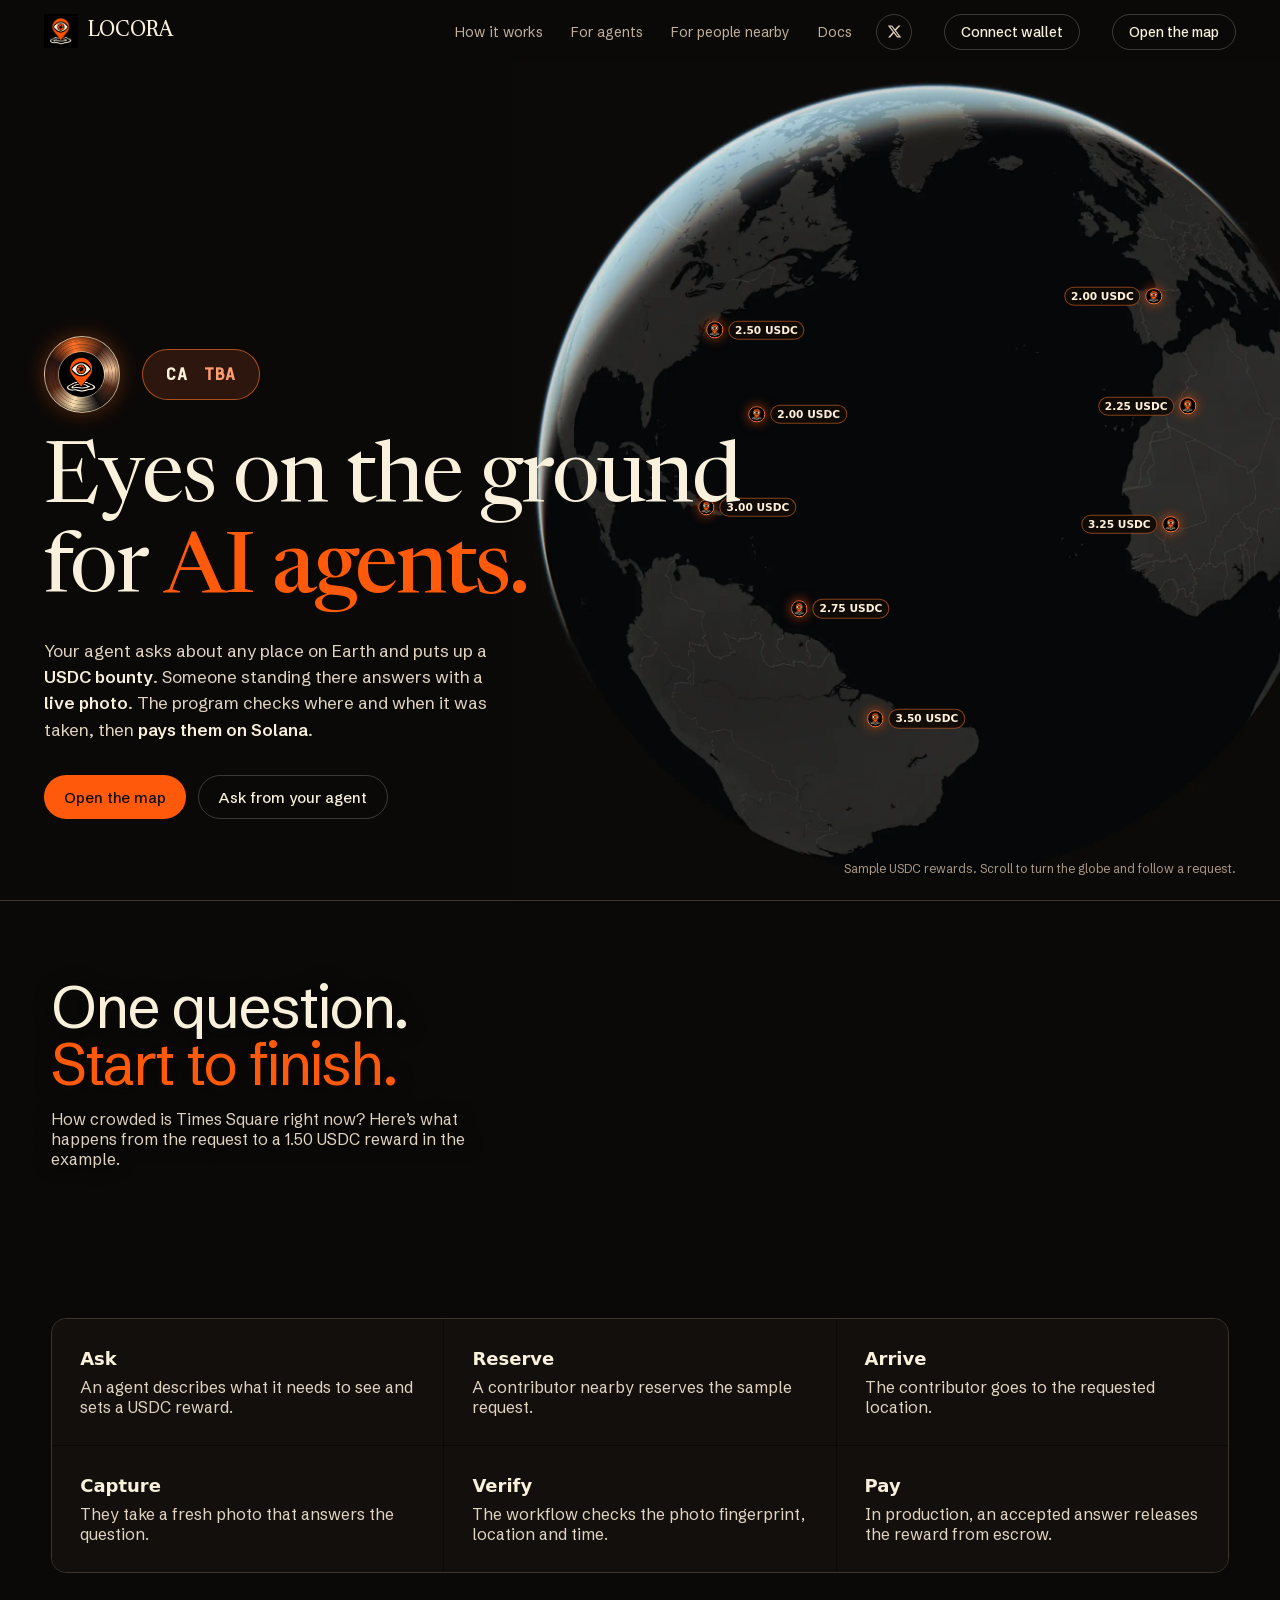
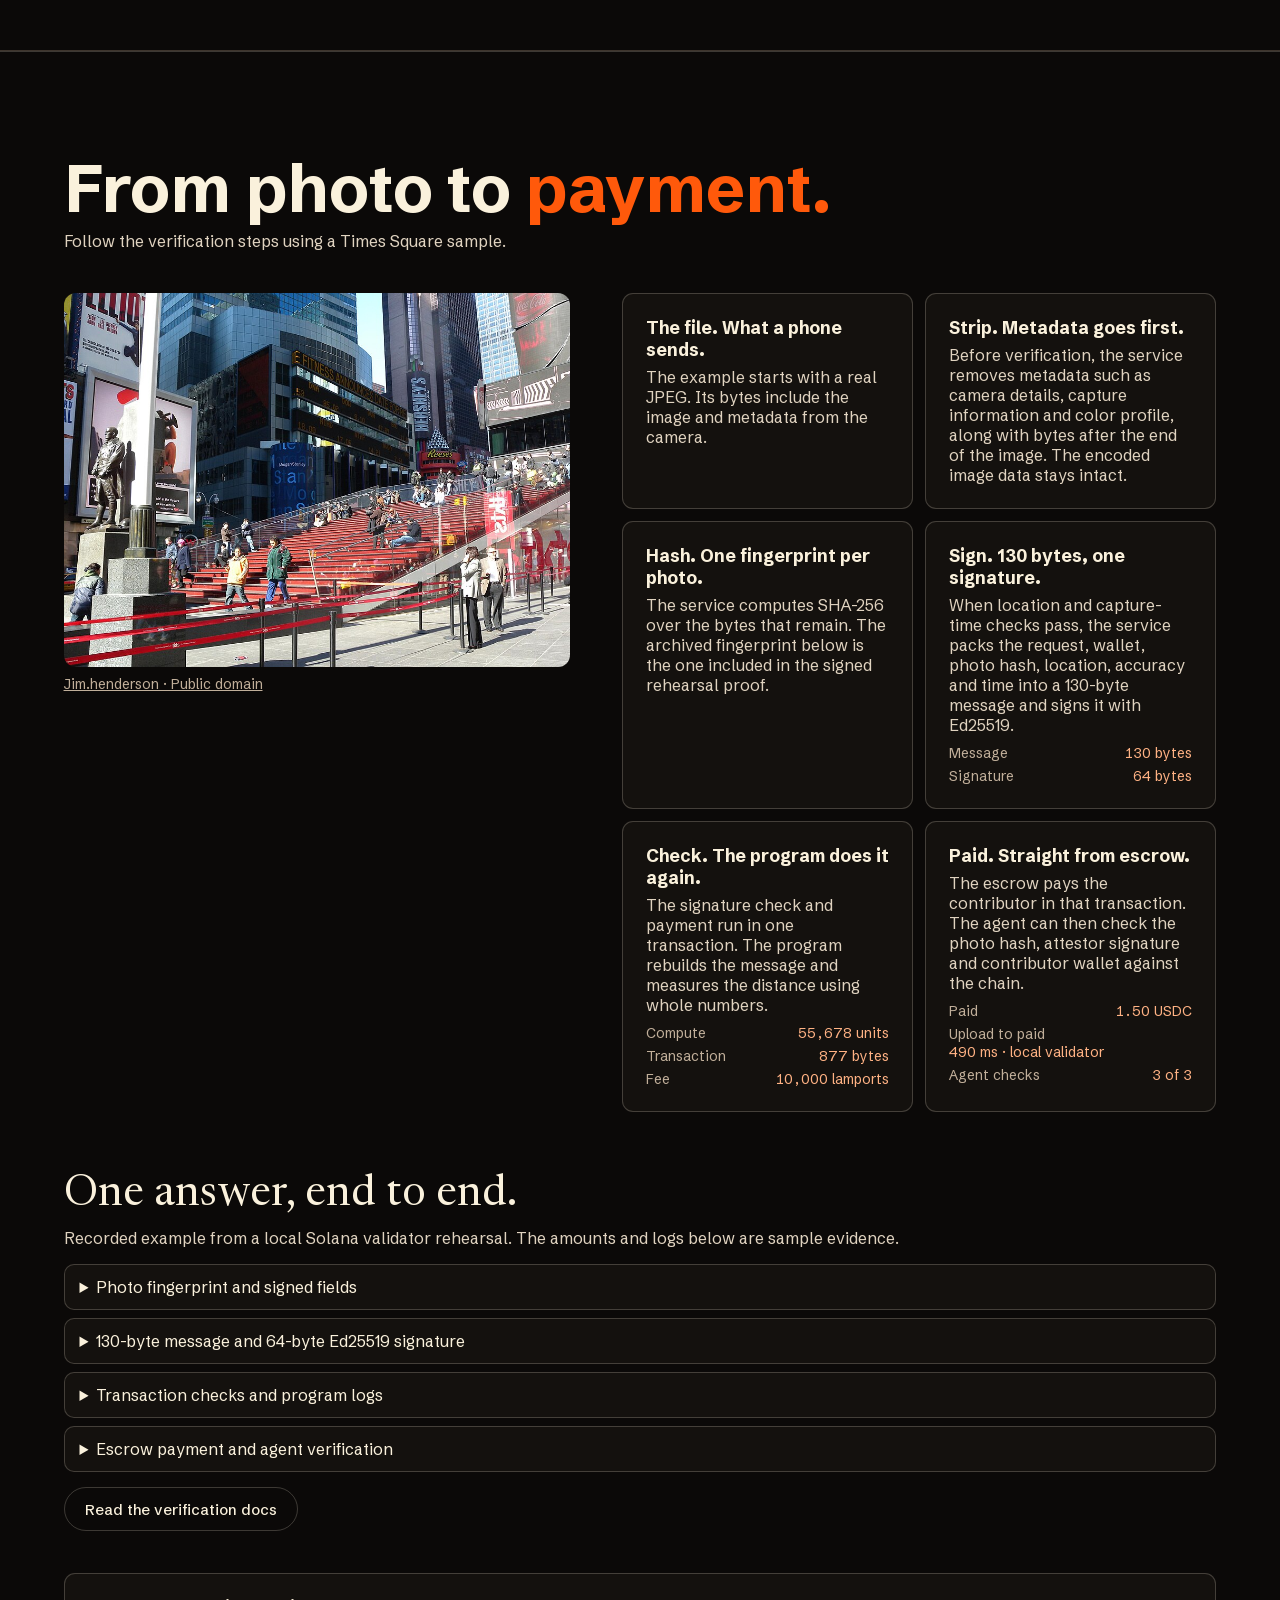
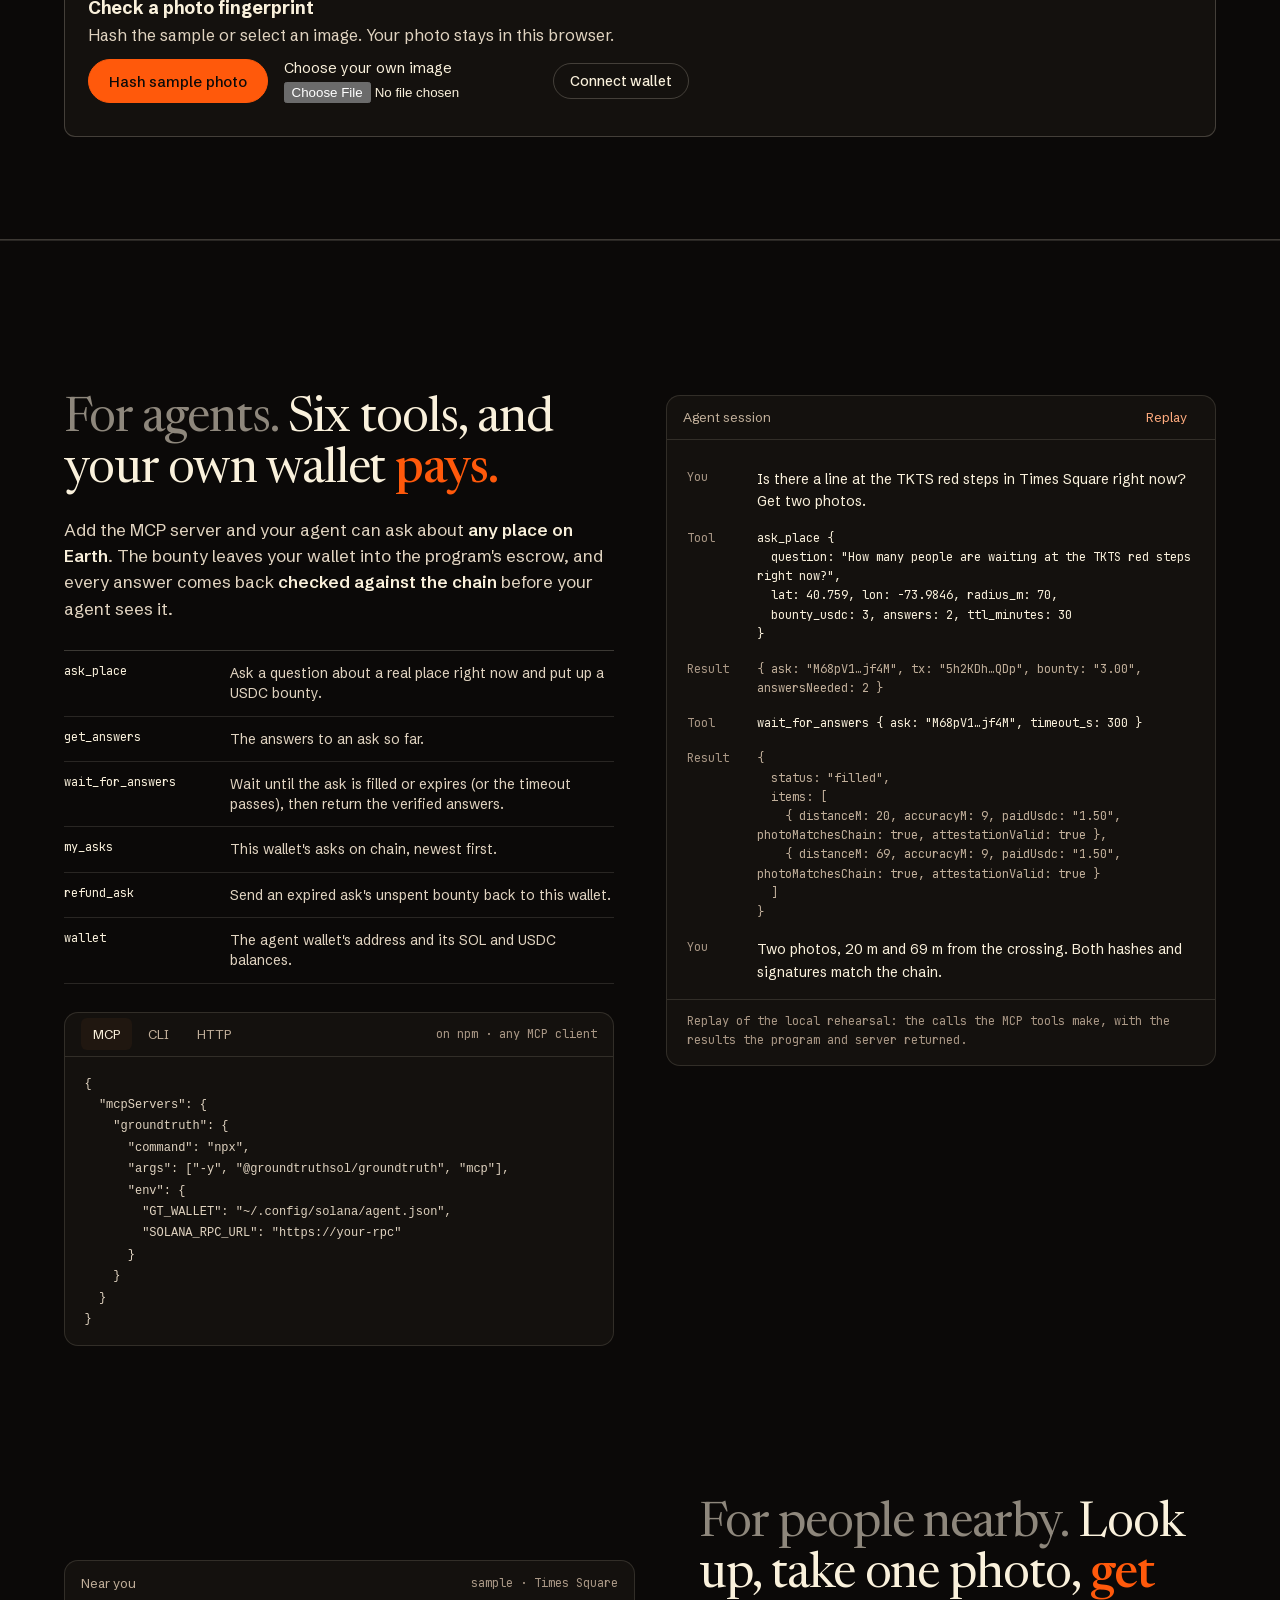
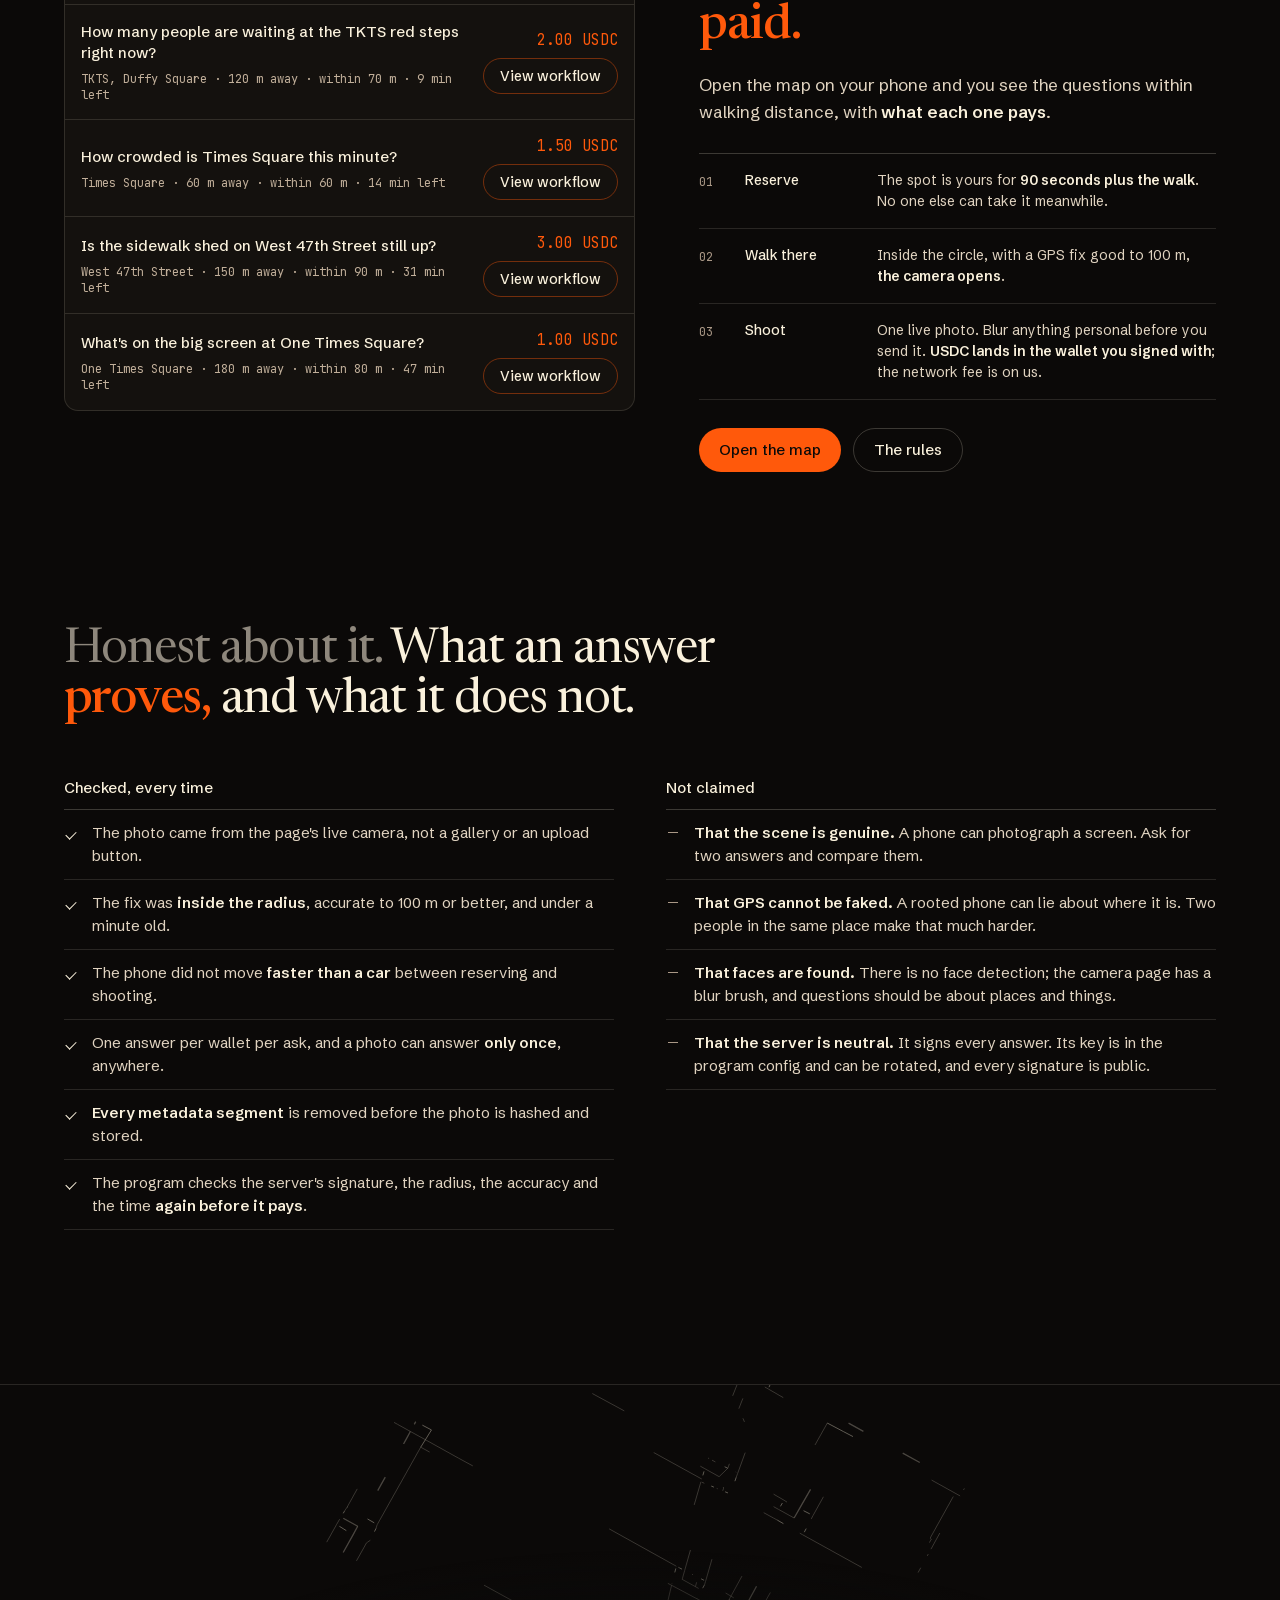
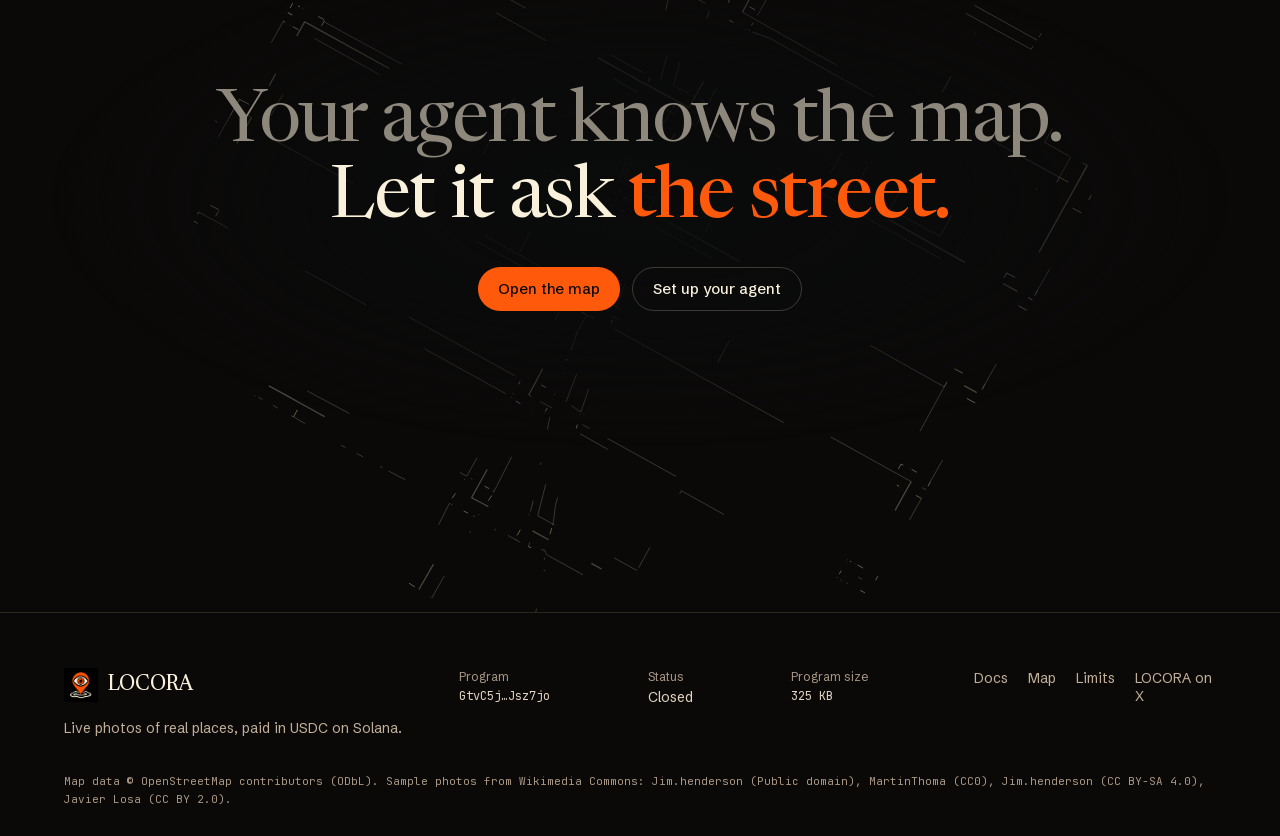
==== commit acf79ec5: "Prepare a single-file contract address switch for launch" ====
--- a/index.html
+++ b/index.html
@@ -1,4 +1,4 @@
-<!DOCTYPE html><html lang="en" class="sans_73c33c7-module__iQ8eBG__variable mono_92e3c50c-module__8eoEiq__variable press_82332c2f-module__lfgY4a__variable"><head><meta charSet="utf-8"/><link rel="preconnect" href="https://tiles.openfreemap.org" crossorigin=""/><meta name="viewport" content="width=device-width, initial-scale=1"/><link rel="preload" href="./_next/static/media/jetbrains_mono-s.p.1bkzbscqrt8rl.woff2" as="font" crossorigin="" type="font/woff2"/><link rel="preload" href="./_next/static/media/newsreader-s.p.0op912u62qdhl.woff2" as="font" crossorigin="" type="font/woff2"/><link rel="preload" href="./_next/static/media/schibsted_grotesk-s.p.3j3x29wbycqkn.woff2" as="font" crossorigin="" type="font/woff2"/><link rel="stylesheet" href="./_next/static/chunks/2wz7w4ce5pmdl.css?v=globe2" data-precedence="next"/><link rel="stylesheet" href="./_next/static/chunks/1y_kmvkd4-9i1.css" data-precedence="next"/><link rel="preload" as="script" fetchPriority="low" href="./_next/static/chunks/0_m5m7wjc655p.js"/><script src="./_next/static/chunks/1a8pgfb2d8jvd.js" async=""></script><script src="./_next/static/chunks/1rj7ns8rte9vc.js" async=""></script><script src="./_next/static/chunks/turbopack-1q1r9wbdz129m.js" async=""></script><script src="./_next/static/chunks/3fntmmi971322.js" async=""></script><script src="./_next/static/chunks/2mtnq50mes_x9.js" async=""></script><script src="./_next/static/chunks/locora-social-navigation.js" async=""></script><script src="./_next/static/chunks/locora-wallet-proof.js" async=""></script><link rel="preload" href="https://tiles.openfreemap.org/styles/liberty" as="fetch" crossorigin=""/><link rel="preload" href="https://tiles.openfreemap.org/planet" as="fetch" crossorigin=""/><meta name="theme-color" content="#0a0b0b"/><title>LOCORA — eyes on the ground for AI agents</title><meta name="description" content="Eyes on the ground for AI agents. An agent asks about any place on Earth with a USDC bounty; someone standing there answers with a live photo, checked and paid on Solana."/><meta property="og:title" content="LOCORA — eyes on the ground for AI agents"/><meta property="og:description" content="Eyes on the ground for AI agents. An agent asks about any place on Earth with a USDC bounty; someone standing there answers with a live photo, checked and paid on Solana."/><meta property="og:image" content="https://ghostxrun.github.io/LOCORA-/locora-brand.png"/><meta property="og:image:type" content="image/png"/><meta property="og:image:width" content="1254"/><meta property="og:image:height" content="1254"/><meta property="og:image:alt" content="LOCORA logo"/><meta name="twitter:card" content="summary_large_image"/><meta name="twitter:title" content="LOCORA — eyes on the ground for AI agents"/><meta name="twitter:description" content="Eyes on the ground for AI agents. An agent asks about any place on Earth with a USDC bounty; someone standing there answers with a live photo, checked and paid on Solana."/><meta name="twitter:image" content="https://ghostxrun.github.io/LOCORA-/locora-brand.png"/><meta name="twitter:image:alt" content="LOCORA logo"/><meta name="twitter:image:type" content="image/png"/><meta name="twitter:image:width" content="1254"/><meta name="twitter:image:height" content="1254"/><link rel="icon" href="./locora-brand.png" sizes="any" type="image/png"/><link rel="apple-touch-icon" href="./locora-brand.png" sizes="180x180" type="image/png"/><meta name="next-size-adjust" content=""/><script>document.documentElement.classList.add('js');</script><script src="./_next/static/chunks/0cz1d0mv5g_q7.js" noModule=""></script><link rel="stylesheet" href="./field-preview.css?v=globe3"><link rel="stylesheet" href="./field-experience.css"><link rel="stylesheet" href="./times-square.css?v=scroll1"><link rel="stylesheet" href="./locora-theme.css?v=wallet1"></head><body><div hidden=""><!--$--><!--/$--></div><header class="site-header"><a class="wordmark" aria-label="LOCORA home" href="./"><img class="mark" src="./locora-brand.png" width="34" height="34" alt="">LOCORA</a><nav class="site-nav" id="site-nav" aria-label="Main"><a href="./#how">How it works</a><a href="./#agents">For agents</a><a href="./#nearby">For people nearby</a><a href="./docs/">Docs</a><a class="x-link x-link--menu" href="https://x.com/LocoraAI" target="_blank" rel="noopener noreferrer" aria-label="LOCORA on X"><svg viewBox="0 0 24 24" width="15" height="15" fill="currentColor" aria-hidden="true"><path d="M18.244 2.25h3.308l-7.227 8.26 8.502 11.24H16.17l-5.214-6.817L4.99 21.75H1.68l7.73-8.835L1.254 2.25H8.08l4.713 6.231zm-1.161 17.52h1.833L7.084 4.126H5.117z"></path></svg><span>X</span></a></nav><div class="site-social"><a class="x-link x-link--nav" href="https://x.com/LocoraAI" target="_blank" rel="noopener noreferrer" aria-label="LOCORA on X"><svg viewBox="0 0 24 24" width="15" height="15" fill="currentColor" aria-hidden="true"><path d="M18.244 2.25h3.308l-7.227 8.26 8.502 11.24H16.17l-5.214-6.817L4.99 21.75H1.68l7.73-8.835L1.254 2.25H8.08l4.713 6.231zm-1.161 17.52h1.833L7.084 4.126H5.117z"></path></svg></a></div><button class="menu-btn" aria-expanded="false" aria-controls="site-nav">Menu</button><button type="button" class="btn btn-small wallet-trigger wallet-trigger--nav" data-wallet-connect="" aria-haspopup="dialog"><span class="wallet-trigger__label">Connect wallet</span></button><a class="btn btn-small" href="./map/">Open the map</a></header><main><section class="world is-hero" aria-label="LOCORA"><div class="world__sticky is-diving"><div class="brand-globe-markers" role="group" aria-label="Example USDC bounties"><a class="brand-globe-mark brand-globe-mark-1" href="#agents" aria-label="Toronto, sample reward 2.50 USDC. View agent setup"><img src="./locora-brand.png" width="22" height="22" alt=""><span class="globe-reward">2.50 USDC</span></a><a class="brand-globe-mark brand-globe-mark-2" href="#agents" aria-label="New York, sample reward 2.00 USDC. View agent setup"><img src="./locora-brand.png" width="22" height="22" alt=""><span class="globe-reward">2.00 USDC</span></a><a class="brand-globe-mark brand-globe-mark-3" href="#agents" aria-label="Miami, sample reward 3.00 USDC. View agent setup"><img src="./locora-brand.png" width="22" height="22" alt=""><span class="globe-reward">3.00 USDC</span></a><a class="brand-globe-mark brand-globe-mark-4" href="#agents" aria-label="Bogotá, sample reward 2.75 USDC. View agent setup"><img src="./locora-brand.png" width="22" height="22" alt=""><span class="globe-reward">2.75 USDC</span></a><a class="brand-globe-mark brand-globe-mark-5" href="#agents" aria-label="São Paulo, sample reward 3.50 USDC. View agent setup"><img src="./locora-brand.png" width="22" height="22" alt=""><span class="globe-reward">3.50 USDC</span></a><a class="brand-globe-mark brand-globe-mark-6" href="#agents" aria-label="London, sample reward 2.00 USDC. View agent setup"><img src="./locora-brand.png" width="22" height="22" alt=""><span class="globe-reward">2.00 USDC</span></a><a class="brand-globe-mark brand-globe-mark-7" href="#agents" aria-label="Lisbon, sample reward 2.25 USDC. View agent setup"><img src="./locora-brand.png" width="22" height="22" alt=""><span class="globe-reward">2.25 USDC</span></a><a class="brand-globe-mark brand-globe-mark-8" href="#agents" aria-label="Dakar, sample reward 3.25 USDC. View agent setup"><img src="./locora-brand.png" width="22" height="22" alt=""><span class="globe-reward">3.25 USDC</span></a></div><canvas class="world__canvas" aria-hidden="true"></canvas><div class="dive-map" aria-hidden="true"><picture class="dive-poster"><source media="(max-width: 759px)" srcSet="./globe/phone.webp"/><img src="./globe/desk.webp" alt="" fetchPriority="high"/></picture><div class="dive-map__gl"></div><div class="ask-pop"><div class="ask-pop__card"><p class="pin-meta" data-k="meta"></p><p class="pin-question" data-k="question"></p><p class="pin-state is-now" data-k="state"></p></div></div></div><div class="pin-label" aria-hidden="true"></div><div class="me-chip" aria-hidden="true"><span></span></div><div class="plate-credit" aria-hidden="true"></div></div><div class="world__flow"><div class="dive"><div class="dive__first"><div class="hero__copy"><div class="locora-hero-badges"><button class="locora-disc" type="button" aria-label="Pause LOCORA disc rotation" aria-pressed="false"><span class="locora-disc-motion"><span class="locora-disc-face"><img src="./locora-brand.png" width="56" height="56" alt=""></span></span></button><button class="locora-ca" type="button" disabled aria-label="Contract address to be announced"><span>CA</span><strong>TBA</strong></button></div><h1><span class="line"><span class="line__in">Eyes on the ground</span></span><span class="line"><span class="line__in">for <span class="now">AI agents.</span></span></span></h1><p class="lede">Your agent asks about any place on Earth and puts up a <strong class="key">USDC bounty</strong>. Someone standing there answers with a <strong class="key">live photo</strong>. The program checks where and when it was taken, then <strong class="key">pays them on Solana</strong>.</p><div class="hero__actions"><a class="btn btn-primary" href="./map/">Open the map</a><a class="btn btn-quiet" href="#agents">Ask from your agent</a></div></div><p class="hero__note dive__note">Sample USDC rewards. Scroll to turn the globe and follow a request.</p></div></div><section id="how" class="story-section" aria-labelledby="story-title">
+<!DOCTYPE html><html lang="en" class="sans_73c33c7-module__iQ8eBG__variable mono_92e3c50c-module__8eoEiq__variable press_82332c2f-module__lfgY4a__variable"><head><meta charSet="utf-8"/><link rel="preconnect" href="https://tiles.openfreemap.org" crossorigin=""/><meta name="viewport" content="width=device-width, initial-scale=1"/><link rel="preload" href="./_next/static/media/jetbrains_mono-s.p.1bkzbscqrt8rl.woff2" as="font" crossorigin="" type="font/woff2"/><link rel="preload" href="./_next/static/media/newsreader-s.p.0op912u62qdhl.woff2" as="font" crossorigin="" type="font/woff2"/><link rel="preload" href="./_next/static/media/schibsted_grotesk-s.p.3j3x29wbycqkn.woff2" as="font" crossorigin="" type="font/woff2"/><link rel="stylesheet" href="./_next/static/chunks/2wz7w4ce5pmdl.css?v=globe2" data-precedence="next"/><link rel="stylesheet" href="./_next/static/chunks/1y_kmvkd4-9i1.css" data-precedence="next"/><link rel="preload" as="script" fetchPriority="low" href="./_next/static/chunks/0_m5m7wjc655p.js"/><script src="./_next/static/chunks/1a8pgfb2d8jvd.js" async=""></script><script src="./_next/static/chunks/1rj7ns8rte9vc.js" async=""></script><script src="./_next/static/chunks/turbopack-1q1r9wbdz129m.js" async=""></script><script src="./_next/static/chunks/3fntmmi971322.js" async=""></script><script src="./_next/static/chunks/2mtnq50mes_x9.js" async=""></script><script src="./_next/static/chunks/locora-social-navigation.js" async=""></script><script src="./_next/static/chunks/locora-wallet-proof.js" async=""></script><link rel="preload" href="https://tiles.openfreemap.org/styles/liberty" as="fetch" crossorigin=""/><link rel="preload" href="https://tiles.openfreemap.org/planet" as="fetch" crossorigin=""/><meta name="theme-color" content="#0a0b0b"/><title>LOCORA — eyes on the ground for AI agents</title><meta name="description" content="Eyes on the ground for AI agents. An agent asks about any place on Earth with a USDC bounty; someone standing there answers with a live photo, checked and paid on Solana."/><meta property="og:title" content="LOCORA — eyes on the ground for AI agents"/><meta property="og:description" content="Eyes on the ground for AI agents. An agent asks about any place on Earth with a USDC bounty; someone standing there answers with a live photo, checked and paid on Solana."/><meta property="og:image" content="https://ghostxrun.github.io/LOCORA-/locora-brand.png"/><meta property="og:image:type" content="image/png"/><meta property="og:image:width" content="1254"/><meta property="og:image:height" content="1254"/><meta property="og:image:alt" content="LOCORA logo"/><meta name="twitter:card" content="summary_large_image"/><meta name="twitter:title" content="LOCORA — eyes on the ground for AI agents"/><meta name="twitter:description" content="Eyes on the ground for AI agents. An agent asks about any place on Earth with a USDC bounty; someone standing there answers with a live photo, checked and paid on Solana."/><meta name="twitter:image" content="https://ghostxrun.github.io/LOCORA-/locora-brand.png"/><meta name="twitter:image:alt" content="LOCORA logo"/><meta name="twitter:image:type" content="image/png"/><meta name="twitter:image:width" content="1254"/><meta name="twitter:image:height" content="1254"/><link rel="icon" href="./locora-brand.png" sizes="any" type="image/png"/><link rel="apple-touch-icon" href="./locora-brand.png" sizes="180x180" type="image/png"/><meta name="next-size-adjust" content=""/><script>document.documentElement.classList.add('js');</script><script src="./_next/static/chunks/0cz1d0mv5g_q7.js" noModule=""></script><link rel="stylesheet" href="./field-preview.css?v=globe3"><link rel="stylesheet" href="./field-experience.css"><link rel="stylesheet" href="./times-square.css?v=scroll1"><link rel="stylesheet" href="./locora-theme.css?v=ca-ready1"></head><body><div hidden=""><!--$--><!--/$--></div><header class="site-header"><a class="wordmark" aria-label="LOCORA home" href="./"><img class="mark" src="./locora-brand.png" width="34" height="34" alt="">LOCORA</a><nav class="site-nav" id="site-nav" aria-label="Main"><a href="./#how">How it works</a><a href="./#agents">For agents</a><a href="./#nearby">For people nearby</a><a href="./docs/">Docs</a><a class="x-link x-link--menu" href="https://x.com/LocoraAI" target="_blank" rel="noopener noreferrer" aria-label="LOCORA on X"><svg viewBox="0 0 24 24" width="15" height="15" fill="currentColor" aria-hidden="true"><path d="M18.244 2.25h3.308l-7.227 8.26 8.502 11.24H16.17l-5.214-6.817L4.99 21.75H1.68l7.73-8.835L1.254 2.25H8.08l4.713 6.231zm-1.161 17.52h1.833L7.084 4.126H5.117z"></path></svg><span>X</span></a></nav><div class="site-social"><a class="x-link x-link--nav" href="https://x.com/LocoraAI" target="_blank" rel="noopener noreferrer" aria-label="LOCORA on X"><svg viewBox="0 0 24 24" width="15" height="15" fill="currentColor" aria-hidden="true"><path d="M18.244 2.25h3.308l-7.227 8.26 8.502 11.24H16.17l-5.214-6.817L4.99 21.75H1.68l7.73-8.835L1.254 2.25H8.08l4.713 6.231zm-1.161 17.52h1.833L7.084 4.126H5.117z"></path></svg></a></div><button class="menu-btn" aria-expanded="false" aria-controls="site-nav">Menu</button><button type="button" class="btn btn-small wallet-trigger wallet-trigger--nav" data-wallet-connect="" aria-haspopup="dialog"><span class="wallet-trigger__label">Connect wallet</span></button><a class="btn btn-small" href="./map/">Open the map</a></header><main><section class="world is-hero" aria-label="LOCORA"><div class="world__sticky is-diving"><div class="brand-globe-markers" role="group" aria-label="Example USDC bounties"><a class="brand-globe-mark brand-globe-mark-1" href="#agents" aria-label="Toronto, sample reward 2.50 USDC. View agent setup"><img src="./locora-brand.png" width="22" height="22" alt=""><span class="globe-reward">2.50 USDC</span></a><a class="brand-globe-mark brand-globe-mark-2" href="#agents" aria-label="New York, sample reward 2.00 USDC. View agent setup"><img src="./locora-brand.png" width="22" height="22" alt=""><span class="globe-reward">2.00 USDC</span></a><a class="brand-globe-mark brand-globe-mark-3" href="#agents" aria-label="Miami, sample reward 3.00 USDC. View agent setup"><img src="./locora-brand.png" width="22" height="22" alt=""><span class="globe-reward">3.00 USDC</span></a><a class="brand-globe-mark brand-globe-mark-4" href="#agents" aria-label="Bogotá, sample reward 2.75 USDC. View agent setup"><img src="./locora-brand.png" width="22" height="22" alt=""><span class="globe-reward">2.75 USDC</span></a><a class="brand-globe-mark brand-globe-mark-5" href="#agents" aria-label="São Paulo, sample reward 3.50 USDC. View agent setup"><img src="./locora-brand.png" width="22" height="22" alt=""><span class="globe-reward">3.50 USDC</span></a><a class="brand-globe-mark brand-globe-mark-6" href="#agents" aria-label="London, sample reward 2.00 USDC. View agent setup"><img src="./locora-brand.png" width="22" height="22" alt=""><span class="globe-reward">2.00 USDC</span></a><a class="brand-globe-mark brand-globe-mark-7" href="#agents" aria-label="Lisbon, sample reward 2.25 USDC. View agent setup"><img src="./locora-brand.png" width="22" height="22" alt=""><span class="globe-reward">2.25 USDC</span></a><a class="brand-globe-mark brand-globe-mark-8" href="#agents" aria-label="Dakar, sample reward 3.25 USDC. View agent setup"><img src="./locora-brand.png" width="22" height="22" alt=""><span class="globe-reward">3.25 USDC</span></a></div><canvas class="world__canvas" aria-hidden="true"></canvas><div class="dive-map" aria-hidden="true"><picture class="dive-poster"><source media="(max-width: 759px)" srcSet="./globe/phone.webp"/><img src="./globe/desk.webp" alt="" fetchPriority="high"/></picture><div class="dive-map__gl"></div><div class="ask-pop"><div class="ask-pop__card"><p class="pin-meta" data-k="meta"></p><p class="pin-question" data-k="question"></p><p class="pin-state is-now" data-k="state"></p></div></div></div><div class="pin-label" aria-hidden="true"></div><div class="me-chip" aria-hidden="true"><span></span></div><div class="plate-credit" aria-hidden="true"></div></div><div class="world__flow"><div class="dive"><div class="dive__first"><div class="hero__copy"><div class="locora-hero-badges"><button class="locora-disc" type="button" aria-label="Pause LOCORA disc rotation" aria-pressed="false"><span class="locora-disc-motion"><span class="locora-disc-face"><img src="./locora-brand.png" width="56" height="56" alt=""></span></span></button><button class="locora-ca" type="button" disabled aria-label="Contract address to be announced"><span>CA</span><strong>TBA</strong></button></div><h1><span class="line"><span class="line__in">Eyes on the ground</span></span><span class="line"><span class="line__in">for <span class="now">AI agents.</span></span></span></h1><p class="lede">Your agent asks about any place on Earth and puts up a <strong class="key">USDC bounty</strong>. Someone standing there answers with a <strong class="key">live photo</strong>. The program checks where and when it was taken, then <strong class="key">pays them on Solana</strong>.</p><div class="hero__actions"><a class="btn btn-primary" href="./map/">Open the map</a><a class="btn btn-quiet" href="#agents">Ask from your agent</a></div></div><p class="hero__note dive__note">Sample USDC rewards. Scroll to turn the globe and follow a request.</p></div></div><section id="how" class="story-section" aria-labelledby="story-title">
       <canvas class="times-square-canvas" aria-hidden="true"></canvas>
       <div class="section-inner">
         <div class="section-intro">
@@ -48,4 +48,4 @@
     { distanceM: 20, accuracyM: 9, paidUsdc: &quot;1.50&quot;, photoMatchesChain: true, attestationValid: true },
     { distanceM: 69, accuracyM: 9, paidUsdc: &quot;1.50&quot;, photoMatchesChain: true, attestationValid: true }
   ]
-}</span></li><li class="line line--you"><span class="line__who">You</span><span class="line__text">Two photos, 20 m and 69 m from the crossing. Both hashes and signatures match the chain.</span></li></ol><p class="note">Replay of the local rehearsal: the calls the MCP tools make, with the results the program and server returned.</p></div></div></section><section class="nearby reveal" id="nearby"><div class="wrap nearby__grid"><div class="nearby__list panel" aria-label="Sample of the map&#x27;s list of nearby questions"><div class="panel__bar"><span>Near you</span><span class="num faint">sample · Times Square</span></div><ul><li class="ask-row"><a class="ask-row__link" href="?task=qtkts#how" data-example-task="qtkts"><div class="ask-row__main"><p class="ask-row__q">How many people are waiting at the TKTS red steps right now?</p><p class="ask-row__meta num">TKTS, Duffy Square<!-- --> · <!-- -->120<!-- --> m away · within <!-- -->70<!-- --> m · <!-- -->9<!-- --> min left</p></div><div class="ask-row__side"><span class="num ask-row__usd">2.00<!-- --> USDC</span><span class="btn btn-small">View workflow</span></div></a></li><li class="ask-row"><a class="ask-row__link" href="?task=qcrowd#how" data-example-task="qcrowd"><div class="ask-row__main"><p class="ask-row__q">How crowded is Times Square this minute?</p><p class="ask-row__meta num">Times Square<!-- --> · <!-- -->60<!-- --> m away · within <!-- -->60<!-- --> m · <!-- -->14<!-- --> min left</p></div><div class="ask-row__side"><span class="num ask-row__usd">1.50<!-- --> USDC</span><span class="btn btn-small">View workflow</span></div></a></li><li class="ask-row"><a class="ask-row__link" href="?task=qshed#how" data-example-task="qshed"><div class="ask-row__main"><p class="ask-row__q">Is the sidewalk shed on West 47th Street still up?</p><p class="ask-row__meta num">West 47th Street<!-- --> · <!-- -->150<!-- --> m away · within <!-- -->90<!-- --> m · <!-- -->31<!-- --> min left</p></div><div class="ask-row__side"><span class="num ask-row__usd">3.00<!-- --> USDC</span><span class="btn btn-small">View workflow</span></div></a></li><li class="ask-row"><a class="ask-row__link" href="?task=qscreen#how" data-example-task="qscreen"><div class="ask-row__main"><p class="ask-row__q">What&#x27;s on the big screen at One Times Square?</p><p class="ask-row__meta num">One Times Square<!-- --> · <!-- -->180<!-- --> m away · within <!-- -->80<!-- --> m · <!-- -->47<!-- --> min left</p></div><div class="ask-row__side"><span class="num ask-row__usd">1.00<!-- --> USDC</span><span class="btn btn-small">View workflow</span></div></a></li></ul></div><div class="nearby__text"><h2><span class="tone-mute">For people nearby.</span> Look up, take one photo, <span class="now">get paid.</span></h2><p class="sub">Open the map on your phone and you see the questions within walking distance, with <strong class="key">what each one pays</strong>.</p><ol class="rows"><li><span class="num">01</span><b>Reserve</b><p>The spot is yours for <strong class="key">90 seconds plus the walk</strong>. No one else can take it meanwhile.</p></li><li><span class="num">02</span><b>Walk there</b><p>Inside the circle, with a GPS fix good to 100 m, <strong class="key">the camera opens</strong>.</p></li><li><span class="num">03</span><b>Shoot</b><p>One live photo. Blur anything personal before you send it. <strong class="key">USDC lands in the wallet you signed with</strong>; the network fee is on us.</p></li></ol><div class="cta-row"><a class="btn btn-primary" href="./map/">Open the map</a><a class="btn btn-quiet" href="./docs/#limits">The rules</a></div></div></div></section><section class="limits reveal" id="limits"><div class="wrap"><header class="sec-head"><h2><span class="tone-mute">Honest about it.</span> What an answer <span class="now">proves,</span> and what it does not.</h2></header><div class="limits__grid"><div><h3>Checked, every time</h3><ul class="checks"><li>The photo came from the page&#x27;s live camera, not a gallery or an upload button.</li><li>The fix was <strong class="key">inside the radius</strong>, accurate to 100 m or better, and under a minute old.</li><li>The phone did not move <strong class="key">faster than a car</strong> between reserving and shooting.</li><li>One answer per wallet per ask, and a photo can answer <strong class="key">only once</strong>, anywhere.</li><li><strong class="key">Every metadata segment</strong> is removed before the photo is hashed and stored.</li><li>The program checks the server&#x27;s signature, the radius, the accuracy and the time <strong class="key">again before it pays</strong>.</li></ul></div><div><h3>Not claimed</h3><ul class="checks checks--no"><li><strong class="key">That the scene is genuine.</strong> A phone can photograph a screen. Ask for two answers and compare them.</li><li><strong class="key">That GPS cannot be faked.</strong> A rooted phone can lie about where it is. Two people in the same place make that much harder.</li><li><strong class="key">That faces are found.</strong> There is no face detection; the camera page has a blur brush, and questions should be about places and things.</li><li><strong class="key">That the server is neutral.</strong> It signs every answer. Its key is in the program config and can be rotated, and every signature is public.</li></ul></div></div></div></section><section class="close"><svg class="close__map" viewBox="0 0 600 600" aria-hidden="true" preserveAspectRatio="xMidYMid meet"><path d="M157.6 318.1 L160.9 312.2 L192.7 255.6 L196.4 248.9" pathLength="1" class="street street--foot"></path><path d="M623.6 304.4 L612.2 298.2 L600.5 291.7 L552.7 265.3 L383.6 170.1 L374.3 164.8" pathLength="1" class="street street--minor"></path><path d="M469.0 580.6 L458.2 574.6" pathLength="1" class="street street--minor"></path><path d="M222.0 541.1 L219.2 552.5" pathLength="1" class="street street--minor"></path><path d="M311.0 230.4 L290.0 282.8 L287.6 288.9" pathLength="1" class="street street--foot"></path><path d="M573.7 367.4 L584.7 373.5" pathLength="1" class="street street--major"></path><path d="M280.4 295.0 L238.7 272.1 L196.4 248.9 L67.3 177.7 L56.7 171.8" pathLength="1" class="street street--major"></path><path d="M454.4 581.4 L458.2 574.6 L461.8 568.1 L493.2 511.7 L496.8 505.4" pathLength="1" class="street street--major"></path><path d="M328.7 514.4 L299.0 567.9" pathLength="1" class="street street--foot"></path><path d="M333.5 505.7 L330.0 512.0 L328.7 514.4" pathLength="1" class="street street--foot"></path><path d="M177.8 517.1 L172.3 526.8 L139.6 583.7" pathLength="1" class="street street--major"></path><path d="M411.8 96.5 L408.2 103.0 L377.1 159.6 L374.3 164.8" pathLength="1" class="street street--major"></path><path d="M291.5 579.6 L264.7 564.7" pathLength="1" class="street street--major"></path><path d="M411.8 96.5 L421.7 102.0 L497.3 144.2 L509.3 150.8 L583.7 191.7" pathLength="1" class="street street--minor"></path><path d="M357.4 66.5 L361.5 68.8 L368.0 72.3 L400.6 90.3 L411.8 96.5" pathLength="1" class="street street--minor"></path><path d="M222.0 541.1 L214.9 537.2 L187.8 522.4 L177.8 517.1" pathLength="1" class="street street--major"></path><path d="M56.7 171.8 L60.6 164.8 L78.1 133.3 L91.8 108.7 L95.2 102.5" pathLength="1" class="street street--major"></path><path d="M611.5 269.2 L612.5 269.7 L624.5 276.0" pathLength="1" class="street street--foot"></path><path d="M583.7 191.7 L579.9 198.1 L578.5 200.3 L573.4 209.4 L610.1 229.5 L593.6 259.3 L611.5 269.2" pathLength="1" class="street street--foot"></path><path d="M458.2 574.6 L446.9 568.3 L333.5 505.7 L312.2 493.9 L276.3 474.0" pathLength="1" class="street street--minor"></path><path d="M284.0 387.5 L350.1 424.1 L423.0 464.5 L485.8 499.3 L496.8 505.4" pathLength="1" class="street street--minor"></path><path d="M5.8 234.4 L18.1 241.2" pathLength="1" class="street street--minor"></path><path d="M307.5 39.1 L343.6 58.8 L347.0 60.7 L357.4 66.5" pathLength="1" class="street street--minor"></path><path d="M589.5 183.0 L588.1 185.1 L583.7 191.7" pathLength="1" class="street street--foot"></path><path d="M595.5 172.7 L589.5 183.0" pathLength="1" class="street street--foot"></path><path d="M230.3 188.9 L200.8 241.1" pathLength="1" class="street street--foot"></path><path d="M335.5 234.0 L331.1 242.1 L321.6 259.4" pathLength="1" class="street street--major"></path><path d="M256.9 372.7 L253.1 379.7 L227.2 427.7 L224.3 433.2 L219.2 442.6" pathLength="1" class="street street--major"></path><path d="M335.5 234.0 L344.9 239.2 L403.1 271.6 L535.9 346.5" pathLength="1" class="street street--major"></path><path d="M330.6 141.0 L324.7 138.0 L313.0 131.8 L168.4 53.1 L144.3 39.7 L133.4 33.7 L124.2 28.6 L121.5 27.1" pathLength="1" class="street street--minor"></path><path d="M374.3 164.8 L364.1 159.3 L344.7 148.8 L340.2 146.3 L330.6 141.0" pathLength="1" class="street street--minor"></path><path d="M200.8 241.1 L200.2 242.3" pathLength="1" class="street street--foot"></path><path d="M496.8 505.4 L507.7 511.4" pathLength="1" class="street street--minor"></path><path d="M496.8 505.4 L500.6 498.5 L531.6 442.2 L535.1 435.8 L538.9 429.1 L569.5 374.9 L573.7 367.4 L577.7 360.3 L608.9 304.1 L612.2 298.2 L616.1 291.2 L624.5 276.0" pathLength="1" class="street street--major"></path><path d="M304.1 316.9 L297.8 329.2 L283.7 357.0 L275.4 374.4" pathLength="1" class="street street--foot"></path><path d="M374.3 164.8 L369.5 173.2 L339.9 226.2 L335.5 234.0" pathLength="1" class="street street--major"></path><path d="M-8.6 243.5 L-9.7 246.1 L-7.7 247.0 L-6.6 244.5 L-8.6 243.5" pathLength="1" class="street street--foot"></path><path d="M229.4 566.5 L230.9 560.5" pathLength="1" class="street street--foot"></path><path d="M177.8 517.1 L167.7 511.5 L155.8 504.9 L132.7 492.2 L61.5 452.9 L53.9 448.7 L45.4 443.9 L30.8 435.9" pathLength="1" class="street street--major"></path><path d="M535.7 74.3 L490.6 49.4" pathLength="1" class="street street--major"></path><path d="M454.9 20.7 L451.3 27.7 L447.8 33.9 L415.7 89.7 L411.8 96.5" pathLength="1" class="street street--major"></path><path d="M321.6 259.4 L301.5 296.1 L297.2 304.0" pathLength="1" class="street street--major"></path><path d="M219.2 442.6 L210.1 437.6 L57.0 352.6" pathLength="1" class="street street--minor"></path><path d="M219.2 442.6 L215.0 449.9 L183.6 506.6 L177.8 517.1" pathLength="1" class="street street--major"></path><path d="M357.4 66.5 L349.9 72.6 L332.4 134.6 L330.6 141.0" pathLength="1" class="street street--foot"></path><path d="M336.4 616.2 L333.6 621.2 L330.5 626.8 L332.5 627.9" pathLength="1" class="street street--foot"></path><path d="M297.2 304.0 L292.5 312.0 L261.9 364.2 L256.9 372.7" pathLength="1" class="street street--major"></path><path d="M293.4 291.3 L301.5 296.1 L307.8 299.8" pathLength="1" class="street street--cross"></path><path d="M237.8 536.8 L297.6 569.8" pathLength="1" class="street street--foot"></path><path d="M282.7 380.8 L280.8 385.8 L279.1 390.5" pathLength="1" class="street street--cross"></path><path d="M231.7 437.1 L232.3 437.5 L238.3 441.7 L246.4 447.4 L257.1 455.0" pathLength="1" class="street street--foot"></path><path d="M219.2 430.4 L224.3 433.2 L231.7 437.1" pathLength="1" class="street street--cross"></path><path d="M259.7 456.7 L315.5 487.7 L450.4 562.0 L451.2 561.5 L451.8 561.0 L482.2 505.8 L419.5 471.0 L346.5 430.7 L281.3 394.6" pathLength="1" class="street street--foot"></path><path d="M248.9 377.2 L253.1 379.7 L260.7 384.1" pathLength="1" class="street street--cross"></path><path d="M-13.2 322.5 L-9.4 315.7 L-5.8 309.2" pathLength="1" class="street street--cross"></path><path d="M208.1 441.2 L210.1 437.6 L213.1 432.5" pathLength="1" class="street street--cross"></path><path d="M35.0 257.8 L25.2 252.4 L-5.3 308.3 L-5.8 309.2 L60.4 346.1 L209.4 428.7" pathLength="1" class="street street--foot"></path><path d="M222.1 453.9 L215.0 449.9 L209.9 447.0" pathLength="1" class="street street--cross"></path><path d="M178.4 503.7 L183.6 506.6 L190.5 510.5" pathLength="1" class="street street--cross"></path><path d="M-13.2 322.5 L202.7 441.6" pathLength="1" class="street street--foot"></path><path d="M376.5 177.0 L369.5 173.2 L364.6 170.5" pathLength="1" class="street street--cross"></path><path d="M335.1 223.3 L339.9 226.2 L347.2 230.5" pathLength="1" class="street street--cross"></path><path d="M347.1 235.2 L344.9 239.2 L341.6 245.4" pathLength="1" class="street street--cross"></path><path d="M559.3 366.4 L562.2 361.0 L566.0 354.0" pathLength="1" class="street street--cross"></path><path d="M549.5 271.0 L517.6 327.5" pathLength="1" class="street street--foot"></path><path d="M517.6 327.5 L566.0 354.0 L597.4 297.6 L588.0 292.3 L549.5 271.0 L513.1 250.5 L482.4 233.3 L394.3 183.8 L381.5 179.2" pathLength="1" class="street street--foot"></path><path d="M329.3 224.0 L326.6 229.2 L323.8 234.6" pathLength="1" class="street street--cross"></path><path d="M307.4 211.1 L322.9 145.3" pathLength="1" class="street street--foot"></path><path d="M303.9 223.5 L305.5 217.8 L307.0 212.6" pathLength="1" class="street street--cross"></path><path d="M104.4 112.6 L106.3 108.6 L108.5 104.0" pathLength="1" class="street street--cross"></path><path d="M320.2 143.9 L140.9 45.1 L109.3 101.4 L108.5 104.0" pathLength="1" class="street street--foot"></path><path d="M298.4 223.1 L303.2 225.9 L311.0 230.4 L322.3 237.0 L325.9 239.1" pathLength="1" class="street street--foot"></path><path d="M313.2 305.5 L347.3 324.3 L527.1 423.8 L528.2 423.6 L528.9 423.1 L558.8 368.9 L559.4 367.8 L559.3 366.4 L532.9 351.8 L399.4 278.3" pathLength="1" class="street street--foot"></path><path d="M282.8 301.9 L284.5 297.2 L286.2 292.4" pathLength="1" class="street street--cross"></path><path d="M280.1 285.9 L285.0 287.9 L287.6 288.9 L289.9 289.9 L293.4 291.3" pathLength="1" class="street street--foot"></path><path d="M63.9 183.9 L67.3 177.7 L70.9 171.3" pathLength="1" class="street street--cross"></path><path d="M232.1 185.6 L230.3 188.9" pathLength="1" class="street street--foot"></path><path d="M280.1 285.9 L242.4 265.3 L200.2 242.3 L71.5 172.2 L70.9 171.3 L70.6 170.1" pathLength="1" class="street street--foot"></path><path d="M298.9 315.6 L292.5 312.0 L285.3 307.9" pathLength="1" class="street street--cross"></path><path d="M256.2 361.4 L261.9 364.2 L269.8 368.0" pathLength="1" class="street street--cross"></path><path d="M246.9 371.9 L248.1 367.9 L249.5 363.0" pathLength="1" class="street street--cross"></path><path d="M32.0 240.1 L160.9 312.2 L211.9 340.6 L247.4 360.1" pathLength="1" class="street street--foot"></path><path d="M450.7 579.4 L454.4 581.4 L463.2 586.1" pathLength="1" class="street street--cross"></path><path d="M482.2 505.8 L485.8 499.3 L489.4 492.7" pathLength="1" class="street street--cross"></path><path d="M304.1 316.9 L283.4 378.9" pathLength="1" class="street street--foot"></path><path d="M278.2 393.1 L257.1 455.0" pathLength="1" class="street street--foot"></path><path d="M286.5 380.7 L356.3 419.2 L489.4 492.7 L490.5 492.1 L520.7 436.6 L467.1 406.6" pathLength="1" class="street street--foot"></path><path d="M586.9 297.1 L585.7 296.5 L588.0 292.3" pathLength="1" class="street street--foot"></path><path d="M35.0 257.8 L34.2 259.2 L32.7 258.3" pathLength="1" class="street street--foot"></path><path d="M95.2 102.5 L106.3 108.6 L138.1 126.2 L152.3 134.1 L214.4 167.7 L277.2 202.1 L300.7 215.3 L305.5 217.8 L326.6 229.2 L335.5 234.0" pathLength="1" class="street street--major"></path><path d="M528.2 423.6 L524.5 430.0 L520.7 436.6" pathLength="1" class="street street--cross"></path><path d="M597.4 297.6 L599.0 294.6 L600.5 291.7 L603.7 285.8 L604.3 284.6" pathLength="1" class="street street--cross"></path><path d="M346.3 621.8 L344.1 625.8" pathLength="1" class="street street--foot"></path><path d="M333.6 621.2 L338.5 623.9" pathLength="1" class="street street--foot"></path><path d="M341.3 619.0 L339.0 623.0 L338.5 623.9 L337.7 625.4" pathLength="1" class="street street--foot"></path><path d="M375.8 26.8 L363.7 60.4 L357.4 66.5" pathLength="1" class="street street--foot"></path><path d="M275.4 374.4 L274.5 376.3 L272.3 381.1 L270.2 385.5 L268.9 388.3 L246.4 447.4" pathLength="1" class="street street--foot"></path><path d="M58.7 439.7 L53.9 448.7 L48.7 458.4" pathLength="1" class="street street--cross"></path><path d="M163.9 522.3 L172.3 526.8 L175.2 528.3" pathLength="1" class="street street--cross"></path><path d="M219.1 529.8 L214.9 537.2 L210.9 544.4" pathLength="1" class="street street--cross"></path><path d="M-23.8 316.4 L-20.1 309.8" pathLength="1" class="street street--major"></path><path d="M133.4 33.7 L137.3 26.6" pathLength="1" class="street street--major"></path><path d="M115.2 66.8 L130.5 39.1 L133.4 33.7" pathLength="1" class="street street--major"></path><path d="M258.2 464.0 L255.0 462.3 L244.4 456.5 L233.5 450.5 L227.8 447.3" pathLength="1" class="street street--minor"></path><path d="M57.0 352.6 L-9.4 315.7 L-20.1 309.8" pathLength="1" class="street street--minor"></path><path d="M535.9 346.5 L562.2 361.0 L573.7 367.4" pathLength="1" class="street street--major"></path><path d="M490.6 49.4 L459.8 32.4 L451.3 27.7" pathLength="1" class="street street--major"></path><path d="M568.7 454.2 L546.4 442.0 L535.1 435.8" pathLength="1" class="street street--major"></path><path d="M520.7 436.6 L531.6 442.2 L543.2 448.3" pathLength="1" class="street street--cross"></path><path d="M588.6 366.3 L577.7 360.3 L566.0 354.0" pathLength="1" class="street street--cross"></path><path d="M597.4 297.6 L600.0 299.2 L608.9 304.1 L616.5 308.4 L620.2 310.4" pathLength="1" class="street street--cross"></path><path d="M132.4 579.1 L161.8 521.0" pathLength="1" class="street street--foot"></path><path d="M181.7 531.8 L176.2 541.6 L149.0 589.7" pathLength="1" class="street street--foot"></path><path d="M180.2 530.9 L181.7 531.8 L195.4 539.5 L210.0 547.7 L213.2 549.5" pathLength="1" class="street street--foot"></path><path d="M161.8 521.0 L117.6 497.7" pathLength="1" class="street street--foot"></path><path d="M23.1 444.2 L20.5 442.8" pathLength="1" class="street street--foot"></path><path d="M33.7 450.1 L23.1 444.2" pathLength="1" class="street street--foot"></path><path d="M46.9 457.6 L33.7 450.1" pathLength="1" class="street street--foot"></path><path d="M83.2 479.0 L48.7 458.4 L46.9 457.6" pathLength="1" class="street street--foot"></path><path d="M94.5 484.9 L83.2 479.0" pathLength="1" class="street street--foot"></path><path d="M111.5 494.5 L94.5 484.9" pathLength="1" class="street street--foot"></path><path d="M117.6 497.7 L111.5 494.5" pathLength="1" class="street street--foot"></path><path d="M-13.2 322.5 L-23.8 316.4" pathLength="1" class="street street--cross"></path><path d="M-28.8 295.8 L2.7 239.9" pathLength="1" class="street street--foot"></path><path d="M2.7 239.9 L15.0 246.8 L25.2 252.4 L28.3 246.8 L32.0 240.1 L21.8 234.6 L9.4 228.0 L5.8 234.4 L2.7 239.9" pathLength="1" class="street street--cross"></path><path d="M9.4 228.0 L41.2 171.4" pathLength="1" class="street street--foot"></path><path d="M55.6 162.2 L60.6 164.8 L70.6 170.1" pathLength="1" class="street street--cross"></path><path d="M99.5 113.5 L91.8 108.7 L82.2 102.7" pathLength="1" class="street street--cross"></path><path d="M48.0 158.3 L79.7 101.5 L82.1 97.3" pathLength="1" class="street street--foot"></path><path d="M140.9 45.1 L130.5 39.1 L118.7 32.3 L121.5 27.1 L125.5 20.0 L137.3 26.6 L148.7 32.6 L144.3 39.7 L140.9 45.1" pathLength="1" class="street street--cross"></path><path d="M79.7 101.5 L82.2 102.7" pathLength="1" class="street street--foot"></path><path d="M89.4 89.7 L87.6 88.5" pathLength="1" class="street street--foot"></path><path d="M415.9 107.5 L408.2 103.0 L399.6 98.0" pathLength="1" class="street street--cross"></path><path d="M423.2 93.5 L425.5 94.8 L501.3 136.9 L588.1 185.1" pathLength="1" class="street street--foot"></path><path d="M579.9 198.1 L544.1 178.3 L493.9 150.6 L418.1 108.7 L415.9 107.5" pathLength="1" class="street street--foot"></path><path d="M456.6 38.5 L425.5 94.8 L424.2 97.2" pathLength="1" class="street street--foot"></path><path d="M403.3 85.6 L404.5 83.6 L435.9 27.6" pathLength="1" class="street street--foot"></path><path d="M435.9 27.6 L439.3 21.2 L442.9 14.4 L454.9 20.7 L463.6 25.3 L459.8 32.4 L456.6 38.5 L447.8 33.9 L435.9 27.6" pathLength="1" class="street street--cross"></path><path d="M456.6 38.5 L532.3 80.5" pathLength="1" class="street street--foot"></path><path d="M336.4 616.2 L235.3 560.1 L234.0 559.4 L232.8 558.8 L232.1 558.1 L231.6 557.0 L230.9 555.2" pathLength="1" class="street street--foot"></path><path d="M118.7 32.3 L87.6 88.5 L85.6 91.5" pathLength="1" class="street street--foot"></path><path d="M543.2 448.3 L510.7 505.3" pathLength="1" class="street street--foot"></path><path d="M510.7 505.3 L500.6 498.5 L497.1 496.5" pathLength="1" class="street street--cross"></path><path d="M361.4 59.3 L352.2 54.5" pathLength="1" class="street street--foot"></path><path d="M349.4 53.0 L312.1 31.5 L265.4 6.2" pathLength="1" class="street street--foot"></path><path d="M217.8 -1.8 L344.8 68.2" pathLength="1" class="street street--foot"></path><path d="M234.0 559.4 L231.4 570.1 L222.3 608.8 L221.4 612.0" pathLength="1" class="street street--foot"></path><path d="M230.9 555.2 L231.0 554.9 L233.4 547.4 L236.0 539.1" pathLength="1" class="street street--cross"></path><path d="M213.2 549.5 L219.2 552.5 L221.1 553.5" pathLength="1" class="street street--cross"></path><path d="M221.1 553.5 L222.8 553.8 L230.9 555.2" pathLength="1" class="street street--foot"></path><path d="M220.5 527.2 L219.1 529.8" pathLength="1" class="street street--foot"></path><path d="M341.3 619.0 L336.4 616.2" pathLength="1" class="street street--foot"></path><path d="M346.3 621.8 L341.3 619.0" pathLength="1" class="street street--foot"></path><path d="M352.3 625.2 L346.3 621.8" pathLength="1" class="street street--foot"></path><path d="M229.4 566.5 L229.2 567.4 L229.2 568.1 L229.4 569.1 L230.0 569.6 L231.4 570.1" pathLength="1" class="street street--foot"></path><path d="M192.5 515.5 L194.1 512.5" pathLength="1" class="street street--foot"></path><path d="M443.1 575.3 L330.0 512.0" pathLength="1" class="street street--foot"></path><path d="M299.0 567.9 L297.6 569.8" pathLength="1" class="street street--foot"></path><path d="M330.0 512.0 L256.5 470.7" pathLength="1" class="street street--foot"></path><path d="M236.0 539.1 L236.8 536.2" pathLength="1" class="street street--foot"></path><path d="M190.5 510.5 L194.1 512.5" pathLength="1" class="street street--foot"></path><path d="M174.3 501.5 L178.4 503.7" pathLength="1" class="street street--foot"></path><path d="M183.3 529.0 L187.8 522.4 L192.5 515.5" pathLength="1" class="street street--cross"></path><path d="M210.9 544.4 L210.0 547.7" pathLength="1" class="street street--foot"></path><path d="M181.7 531.8 L183.3 529.0" pathLength="1" class="street street--foot"></path><path d="M226.9 497.6 L228.1 491.6" pathLength="1" class="street street--foot"></path><path d="M253.8 466.8 L253.2 468.8 L252.6 471.1 L250.4 476.8 L249.6 479.2 L238.9 521.9 L238.3 525.1 L237.4 533.3 L236.8 536.2" pathLength="1" class="street street--foot"></path><path d="M228.1 491.6 L234.6 458.5" pathLength="1" class="street street--foot"></path><path d="M236.4 445.3 L233.5 450.5 L231.3 454.6" pathLength="1" class="street street--cross"></path><path d="M209.9 447.0 L206.4 444.2" pathLength="1" class="street street--foot"></path><path d="M223.6 454.6 L222.1 453.9" pathLength="1" class="street street--foot"></path><path d="M175.2 528.3 L180.2 530.9" pathLength="1" class="street street--foot"></path><path d="M223.9 499.9 L225.5 500.3 L226.3 500.8 L226.6 501.8 L226.6 502.8 L220.5 527.2" pathLength="1" class="street street--foot"></path><path d="M246.4 447.4 L245.7 450.6 L244.4 456.5 L243.4 461.1 L243.0 463.2 L236.8 486.9 L232.9 502.1 L225.8 530.1" pathLength="1" class="street street--foot"></path><path d="M256.5 470.7 L253.2 468.8 L243.0 463.2 L234.6 458.5 L230.4 456.2 L226.2 453.9 L225.2 453.7 L224.3 453.9 L223.6 454.6 L194.1 512.5" pathLength="1" class="street street--foot"></path><path d="M231.3 454.6 L230.4 456.2" pathLength="1" class="street street--foot"></path><path d="M194.1 512.5 L220.5 527.2 L225.8 530.1 L236.8 536.2 L237.8 536.8" pathLength="1" class="street street--foot"></path><path d="M256.5 456.7 L255.0 462.3 L253.8 466.8" pathLength="1" class="street street--cross"></path><path d="M174.3 501.5 L172.4 504.3" pathLength="1" class="street street--foot"></path><path d="M172.4 504.3 L167.7 511.5 L163.7 517.5" pathLength="1" class="street street--cross"></path><path d="M163.7 517.5 L161.8 521.0 L163.9 522.3" pathLength="1" class="street street--foot"></path><path d="M236.4 445.3 L238.3 441.7" pathLength="1" class="street street--foot"></path><path d="M279.1 390.5 L278.2 393.1" pathLength="1" class="street street--foot"></path><path d="M232.3 437.5 L240.6 422.1 L254.1 397.7 L261.4 384.4" pathLength="1" class="street street--foot"></path><path d="M281.3 394.6 L278.2 393.1 L268.9 388.3 L265.5 386.6 L261.4 384.4 L260.7 384.1" pathLength="1" class="street street--foot"></path><path d="M238.3 441.7 L241.4 435.9 L242.0 434.5 L245.7 423.4 L247.7 417.0 L254.1 397.7" pathLength="1" class="street street--foot"></path><path d="M243.1 423.1 L243.4 422.4 L244.7 419.2 L245.4 417.7 L246.3 417.0 L247.2 416.9 L247.7 417.0" pathLength="1" class="street street--foot"></path><path d="M243.4 422.4 L244.7 423.0" pathLength="1" class="street street--foot"></path><path d="M244.7 423.0 L245.1 423.1" pathLength="1" class="street street--foot"></path><path d="M245.1 423.1 L245.7 423.4" pathLength="1" class="street street--foot"></path><path d="M217.0 429.2 L219.2 430.4" pathLength="1" class="street street--foot"></path><path d="M213.1 432.5 L213.8 431.1" pathLength="1" class="street street--foot"></path><path d="M241.1 371.5 L35.0 257.8" pathLength="1" class="street street--foot"></path><path d="M209.4 428.7 L213.8 431.1 L214.6 431.6 L215.3 431.7 L215.7 431.5 L216.1 430.9 L217.0 429.2 L245.5 374.7 L241.1 371.5" pathLength="1" class="street street--foot"></path><path d="M206.4 444.2 L208.1 441.2" pathLength="1" class="street street--foot"></path><path d="M169.4 498.8 L58.7 439.7" pathLength="1" class="street street--foot"></path><path d="M202.7 441.6 L206.4 444.2 L174.3 501.5 L169.4 498.8" pathLength="1" class="street street--foot"></path><path d="M245.5 374.7 L248.9 377.2" pathLength="1" class="street street--foot"></path><path d="M245.5 374.7 L246.9 371.9" pathLength="1" class="street street--foot"></path><path d="M467.1 406.6 L386.6 362.3 L308.3 319.1" pathLength="1" class="street street--foot"></path><path d="M267.1 383.7 L265.5 386.6" pathLength="1" class="street street--foot"></path><path d="M257.1 455.0 L256.5 456.7" pathLength="1" class="street street--foot"></path><path d="M257.1 455.0 L259.7 456.7" pathLength="1" class="street street--foot"></path><path d="M283.4 378.9 L282.7 380.8" pathLength="1" class="street street--foot"></path><path d="M267.1 383.7 L269.4 379.5 L272.0 374.8" pathLength="1" class="street street--cross"></path><path d="M272.0 374.8 L272.9 373.0" pathLength="1" class="street street--foot"></path><path d="M269.8 368.0 L271.2 368.8" pathLength="1" class="street street--foot"></path><path d="M304.1 316.9 L302.2 315.9 L301.7 315.7 L301.1 315.6 L300.5 315.8 L300.2 316.3 L271.2 368.8 L270.6 370.0 L270.5 371.0 L270.8 371.6 L271.7 372.2 L272.9 373.0 L275.4 374.4 L283.4 378.9 L286.5 380.7" pathLength="1" class="street street--foot"></path><path d="M249.5 363.0 L250.3 361.7" pathLength="1" class="street street--foot"></path><path d="M251.7 359.2 L256.2 361.4" pathLength="1" class="street street--foot"></path><path d="M247.4 360.1 L250.3 361.7 L251.7 359.2 L281.1 305.4 L278.2 303.8" pathLength="1" class="street street--foot"></path><path d="M278.2 303.8 L241.6 282.9 L235.0 279.2" pathLength="1" class="street street--foot"></path><path d="M276.3 474.0 L261.0 465.6 L258.2 464.0" pathLength="1" class="street street--minor"></path><path d="M227.8 447.3 L219.2 442.6" pathLength="1" class="street street--minor"></path><path d="M250.4 369.2 L256.9 372.7" pathLength="1" class="street street--minor"></path><path d="M243.5 365.5 L244.0 365.7 L248.1 367.9 L250.4 369.2" pathLength="1" class="street street--minor"></path><path d="M256.9 372.7 L266.3 377.8" pathLength="1" class="street street--minor"></path><path d="M266.3 377.8 L269.4 379.5 L272.3 381.1 L280.8 385.8 L284.0 387.5" pathLength="1" class="street street--minor"></path><path d="M281.1 305.4 L282.8 301.9" pathLength="1" class="street street--foot"></path><path d="M285.3 307.9 L281.1 305.4" pathLength="1" class="street street--foot"></path><path d="M308.3 319.1 L304.1 316.9" pathLength="1" class="street street--foot"></path><path d="M535.1 435.8 L524.5 430.0 L470.5 400.1 L356.6 337.0 L310.7 311.6" pathLength="1" class="street street--major"></path><path d="M287.4 298.8 L284.5 297.2 L280.4 295.0" pathLength="1" class="street street--major"></path><path d="M305.1 308.4 L297.2 304.0 L287.4 298.8" pathLength="1" class="street street--major"></path><path d="M310.7 311.6 L307.0 309.5 L305.1 308.4" pathLength="1" class="street street--major"></path><path d="M300.2 316.3 L298.9 315.6" pathLength="1" class="street street--foot"></path><path d="M304.1 316.9 L305.4 314.7" pathLength="1" class="street street--foot"></path><path d="M305.4 314.7 L307.0 309.5 L308.5 304.4" pathLength="1" class="street street--cross"></path><path d="M307.8 299.8 L310.3 301.2" pathLength="1" class="street street--foot"></path><path d="M309.2 303.2 L308.5 304.4" pathLength="1" class="street street--foot"></path><path d="M344.3 247.9 L340.5 247.4 L310.3 301.2 L309.2 303.2 L313.2 305.5" pathLength="1" class="street street--foot"></path><path d="M399.4 278.3 L378.1 266.6 L344.3 247.9" pathLength="1" class="street street--foot"></path><path d="M286.2 292.4 L287.6 288.9" pathLength="1" class="street street--foot"></path><path d="M232.1 185.6 L273.5 208.7 L298.4 223.1" pathLength="1" class="street street--foot"></path><path d="M347.8 233.8 L347.1 235.2" pathLength="1" class="street street--foot"></path><path d="M341.6 245.4 L340.5 247.4" pathLength="1" class="street street--foot"></path><path d="M338.5 246.4 L340.5 247.4" pathLength="1" class="street street--foot"></path><path d="M330.9 221.5 L363.2 169.8 L363.6 168.8 L363.6 167.8 L363.2 167.0 L362.3 166.5 L341.3 155.1 L331.9 150.1 L322.9 145.3 L320.2 143.9" pathLength="1" class="street street--foot"></path><path d="M363.0 165.2 L362.3 166.5" pathLength="1" class="street street--foot"></path><path d="M363.0 165.2 L364.1 159.3 L364.8 155.3" pathLength="1" class="street street--cross"></path><path d="M368.0 154.4 L377.1 159.6 L383.7 163.3" pathLength="1" class="street street--cross"></path><path d="M385.3 167.1 L383.6 170.1 L380.9 174.5" pathLength="1" class="street street--cross"></path><path d="M364.6 170.5 L363.2 169.8" pathLength="1" class="street street--foot"></path><path d="M378.9 178.3 L376.5 177.0" pathLength="1" class="street street--foot"></path><path d="M380.9 174.5 L378.9 178.3" pathLength="1" class="street street--foot"></path><path d="M351.3 235.7 L437.6 283.2 L446.6 288.1 L456.0 293.3 L481.6 307.6 L517.6 327.5" pathLength="1" class="street street--foot"></path><path d="M381.5 179.2 L378.9 178.3 L349.0 231.6 L347.8 233.8 L351.3 235.7" pathLength="1" class="street street--foot"></path><path d="M383.7 163.3 L386.5 164.9 L512.9 234.4 L604.3 284.6 L612.5 269.7" pathLength="1" class="street street--foot"></path><path d="M398.2 94.5 L397.0 96.6 L366.0 153.2 L364.8 155.3" pathLength="1" class="street street--foot"></path><path d="M217.3 162.0 L301.8 208.5 L302.7 209.0" pathLength="1" class="street street--foot"></path><path d="M331.9 150.1 L314.8 214.3" pathLength="1" class="street street--foot"></path><path d="M330.9 221.5 L329.3 224.0" pathLength="1" class="street street--foot"></path><path d="M302.7 209.0 L307.4 211.1 L314.8 214.3 L324.3 218.5 L330.9 221.5 L335.1 223.3" pathLength="1" class="street street--foot"></path><path d="M323.8 234.6 L322.3 237.0" pathLength="1" class="street street--foot"></path><path d="M303.2 225.9 L303.9 223.5" pathLength="1" class="street street--foot"></path><path d="M307.0 212.6 L307.4 211.1" pathLength="1" class="street street--foot"></path><path d="M322.9 145.3 L323.3 143.6" pathLength="1" class="street street--foot"></path><path d="M323.3 143.6 L324.7 138.0 L326.0 133.1" pathLength="1" class="street street--cross"></path><path d="M341.3 155.1 L324.3 218.5" pathLength="1" class="street street--foot"></path><path d="M342.0 153.8 L341.3 155.1" pathLength="1" class="street street--foot"></path><path d="M342.0 153.8 L344.7 148.8 L346.8 145.0" pathLength="1" class="street street--cross"></path><path d="M347.2 230.5 L349.0 231.6" pathLength="1" class="street street--foot"></path><path d="M325.9 239.1 L331.1 242.1 L338.5 246.4" pathLength="1" class="street street--cross"></path><path d="M303.2 225.9 L285.0 287.9" pathLength="1" class="street street--foot"></path><path d="M289.9 289.9 L322.3 237.0" pathLength="1" class="street street--foot"></path><path d="M346.5 141.7 L347.6 142.4 L366.0 153.2 L368.0 154.4" pathLength="1" class="street street--foot"></path><path d="M335.9 136.3 L338.5 137.7" pathLength="1" class="street street--foot"></path><path d="M338.5 137.7 L342.1 139.5 L346.5 141.7" pathLength="1" class="street street--cross"></path><path d="M335.9 136.3 L332.4 134.6 L328.5 132.6" pathLength="1" class="street street--cross"></path><path d="M326.0 133.1 L326.4 131.5 L328.5 132.6" pathLength="1" class="street street--foot"></path><path d="M352.2 54.5 L349.4 53.0" pathLength="1" class="street street--foot"></path><path d="M353.6 74.1 L356.4 75.3" pathLength="1" class="street street--foot"></path><path d="M356.4 75.3 L360.0 76.8 L363.8 78.3" pathLength="1" class="street street--cross"></path><path d="M366.3 77.2 L365.7 79.4 L347.6 142.4 L346.8 145.0" pathLength="1" class="street street--foot"></path><path d="M346.7 71.3 L349.9 72.6 L353.6 74.1" pathLength="1" class="street street--cross"></path><path d="M326.4 131.5 L344.2 70.2" pathLength="1" class="street street--foot"></path><path d="M345.6 65.6 L344.8 68.2 L344.2 70.2 L346.7 71.3" pathLength="1" class="street street--foot"></path><path d="M366.3 77.2 L368.0 72.3 L369.8 67.0" pathLength="1" class="street street--cross"></path><path d="M363.8 78.3 L365.7 79.4 L397.0 96.6 L399.6 98.0" pathLength="1" class="street street--foot"></path><path d="M406.7 85.0 L415.7 89.7 L423.2 93.5" pathLength="1" class="street street--cross"></path><path d="M370.9 64.0 L404.5 83.6 L406.7 85.0" pathLength="1" class="street street--foot"></path><path d="M393.6 1.6 L393.1 2.9 L370.9 64.0 L369.8 67.0" pathLength="1" class="street street--foot"></path><path d="M348.7 54.9 L347.0 60.7 L345.6 65.6" pathLength="1" class="street street--cross"></path><path d="M419.2 106.8 L418.1 108.7 L386.5 164.9 L385.3 167.1" pathLength="1" class="street street--foot"></path><path d="M148.7 32.6 L172.3 45.8 L326.4 131.5" pathLength="1" class="street street--foot"></path><path d="M384.3 -1.9 L386.9 -0.5" pathLength="1" class="street street--foot"></path><path d="M384.3 -1.9 L380.0 -4.0 L375.6 -6.2" pathLength="1" class="street street--cross"></path><path d="M511.1 119.1 L508.4 124.0" pathLength="1" class="street street--foot"></path><path d="M148.4 590.9 L149.0 589.7 L147.8 589.0" pathLength="1" class="street street--foot"></path><path d="M180.9 544.3 L176.2 541.6" pathLength="1" class="street street--foot"></path><path d="M192.6 544.7 L195.4 539.5" pathLength="1" class="street street--foot"></path><path d="M542.8 180.7 L519.2 223.0" pathLength="1" class="street street--foot"></path><path d="M519.2 223.0 L512.9 234.4" pathLength="1" class="street street--foot"></path><path d="M544.1 178.3 L542.8 180.7" pathLength="1" class="street street--foot"></path><path d="M264.7 564.7 L255.3 559.5 L233.4 547.4 L222.0 541.1" pathLength="1" class="street street--major"></path><path d="M147.8 589.0 L139.6 583.7 L132.4 579.1" pathLength="1" class="street street--cross"></path><path d="M-20.1 309.8 L-16.1 302.6 L15.0 246.8 L18.1 241.2" pathLength="1" class="street street--major"></path><path d="M18.1 241.2 L28.3 246.8 L157.6 318.1 L243.5 365.5" pathLength="1" class="street street--minor"></path><path d="M56.7 171.8 L44.5 165.1" pathLength="1" class="street street--major"></path><path d="M35.8 209.3 L53.2 178.1 L56.7 171.8" pathLength="1" class="street street--major"></path><path d="M95.2 102.5 L99.2 95.4 L115.2 66.8" pathLength="1" class="street street--major"></path><path d="M537.1 71.9 L535.7 74.3 L534.7 76.2" pathLength="1" class="street street--foot"></path><path d="M534.7 76.2 L532.3 80.5 L530.9 83.1 L511.1 119.1" pathLength="1" class="street street--foot"></path><path d="M508.4 124.0 L501.9 135.8" pathLength="1" class="street street--foot"></path><path d="M18.1 241.2 L21.8 234.6 L35.8 209.3" pathLength="1" class="street street--major"></path><path d="M398.2 94.5 L400.6 90.3 L403.3 85.6" pathLength="1" class="street street--cross"></path><path d="M424.2 97.2 L421.7 102.0 L419.2 106.8" pathLength="1" class="street street--cross"></path><path d="M370.9 64.0 L369.4 63.1" pathLength="1" class="street street--foot"></path><path d="M343.9 181.3 L350.2 164.5" pathLength="1" class="street street--foot"></path><path d="M397.6 -7.9 L398.7 -10.0" pathLength="1" class="street street--foot"></path><path d="M442.9 14.4 L398.7 -10.0 L394.1 -12.5" pathLength="1" class="street street--foot"></path><path d="M435.9 27.6 L393.1 2.9 L391.9 2.2" pathLength="1" class="street street--foot"></path><path d="M375.6 -6.2 L373.3 -7.5 L342.6 -24.3" pathLength="1" class="street street--foot"></path><path d="M472.6 574.0 L504.2 517.6" pathLength="1" class="street street--foot"></path><path d="M580.6 381.1 L550.2 434.8" pathLength="1" class="street street--foot"></path><path d="M620.2 310.4 L588.6 366.3" pathLength="1" class="street street--foot"></path><path d="M627.5 297.6 L623.3 295.2 L616.1 291.2 L606.5 285.8 L604.3 284.6" pathLength="1" class="street street--cross"></path><path d="M620.2 310.4 L622.1 307.1 L623.6 304.4 L625.7 300.7 L627.5 297.6" pathLength="1" class="street street--cross"></path><path d="M-28.8 295.8 L-16.1 302.6 L-5.3 308.3" pathLength="1" class="street street--cross"></path><path d="M527.3 80.9 L530.9 83.1 L536.3 86.6 L507.2 138.4 L501.9 135.8 L498.8 134.2 L505.4 122.3 L511.4 111.8 L510.5 111.1 L527.3 80.9" pathLength="1" class="street street--foot"></path><path d="M451.3 27.7 L439.3 21.2 L422.3 11.7 L395.5 -2.9 L382.6 -10.0 L376.2 -13.5" pathLength="1" class="street street--major"></path><path d="M241.0 284.1 L212.4 339.7" pathLength="1" class="street street--foot"></path><path d="M212.4 339.7 L211.9 340.6" pathLength="1" class="street street--foot"></path><path d="M241.6 282.9 L241.0 284.1" pathLength="1" class="street street--foot"></path><path d="M82.1 97.3 L83.2 95.8 L85.6 91.5" pathLength="1" class="street street--cross"></path><path d="M107.2 100.0 L109.3 101.4 L109.5 102.4 L111.5 103.7 L141.2 120.1 L217.3 162.0" pathLength="1" class="street street--foot"></path><path d="M89.4 89.7 L99.2 95.4 L107.2 100.0" pathLength="1" class="street street--cross"></path><path d="M99.5 113.5 L102.4 114.0 L103.5 113.9 L232.1 185.6" pathLength="1" class="street street--foot"></path><path d="M235.0 279.2 L192.7 255.6 L63.9 183.9" pathLength="1" class="street street--foot"></path><path d="M70.6 170.1 L101.6 114.5 L102.4 114.0 L104.4 112.6" pathLength="1" class="street street--foot"></path><path d="M63.9 183.9 L32.0 240.1" pathLength="1" class="street street--foot"></path><path d="M381.9 -19.1 L386.0 -16.9 L394.1 -12.5" pathLength="1" class="street street--cross"></path><path d="M374.3 -9.9 L376.2 -13.5 L378.5 -18.1" pathLength="1" class="street street--cross"></path><path d="M348.7 54.9 L349.4 53.0 L373.3 -7.5 L374.3 -9.9" pathLength="1" class="street street--foot"></path><path d="M397.6 -7.9 L395.5 -2.9 L393.6 1.6" pathLength="1" class="street street--cross"></path><path d="M386.9 -0.5 L391.9 2.2" pathLength="1" class="street street--foot"></path><path d="M63.9 183.9 L53.2 178.1 L48.0 175.3" pathLength="1" class="street street--cross"></path><path d="M48.0 175.3 L45.7 174.0" pathLength="1" class="street street--foot"></path><path d="M45.7 174.0 L41.2 171.4" pathLength="1" class="street street--cross"></path><path d="M41.2 171.4 L44.5 165.1 L48.0 158.3" pathLength="1" class="street street--cross"></path><path d="M48.0 158.3 L53.3 161.0" pathLength="1" class="street street--cross"></path><path d="M53.3 161.0 L55.6 162.2" pathLength="1" class="street street--foot"></path><path d="M489.5 509.7 L493.2 511.7 L504.2 517.6" pathLength="1" class="street street--cross"></path><path d="M504.2 517.6 L507.7 511.4 L510.7 505.3" pathLength="1" class="street street--cross"></path><path d="M482.2 505.8 L487.9 508.8" pathLength="1" class="street street--cross"></path><path d="M487.9 508.8 L489.5 509.7" pathLength="1" class="street street--foot"></path><path d="M495.5 495.7 L489.4 492.7" pathLength="1" class="street street--cross"></path><path d="M497.1 496.5 L495.5 495.7" pathLength="1" class="street street--foot"></path><path d="M558.8 368.9 L569.5 374.9 L580.6 381.1" pathLength="1" class="street street--cross"></path><path d="M580.6 381.1 L584.7 373.5 L588.6 366.3" pathLength="1" class="street street--cross"></path><path d="M550.2 434.8 L538.9 429.1 L528.2 423.6" pathLength="1" class="street street--cross"></path><path d="M543.2 448.3 L546.4 442.0 L550.2 434.8" pathLength="1" class="street street--cross"></path><path d="M382.6 -10.0 L380.0 -4.0 L371.7 17.2" pathLength="1" class="street street--foot"></path><path d="M371.7 17.2 L375.8 26.8" pathLength="1" class="street street--foot"></path><path d="M386.0 -16.9 L382.6 -10.0" pathLength="1" class="street street--minor"></path><path d="M57.1 81.2 L83.2 95.8 L86.0 97.4 L95.2 102.5" pathLength="1" class="street street--major"></path><path d="M369.4 63.1 L363.7 60.4 L361.4 59.3" pathLength="1" class="street street--cross"></path><path d="M357.4 66.5 L360.7 74.8 L360.0 76.8" pathLength="1" class="street street--foot"></path><path d="M343.5 134.8 L342.1 139.5 L340.2 146.3" pathLength="1" class="street street--foot"></path><path d="M480.5 237.4 L475.9 245.2 L477.2 248.3 L477.7 253.8 L456.7 291.6" pathLength="1" class="street street--foot"></path><path d="M475.9 245.2 L468.7 241.5 L462.4 241.8 L458.1 244.7 L438.3 281.4" pathLength="1" class="street street--foot"></path><path d="M482.4 233.3 L480.5 237.4" pathLength="1" class="street street--foot"></path><path d="M437.6 283.2 L438.3 281.4" pathLength="1" class="street street--foot"></path><path d="M456.0 293.3 L456.7 291.6" pathLength="1" class="street street--foot"></path><path d="M446.6 288.1 L447.5 286.4" pathLength="1" class="street street--foot"></path><path d="M513.1 250.5 L511.9 252.6 L482.5 305.9 L481.6 307.6" pathLength="1" class="street street--foot"></path><path d="M378.1 266.6 L347.3 324.3" pathLength="1" class="street street--foot"></path><path d="M386.6 362.3 L385.6 364.2 L357.1 417.6 L356.3 419.2" pathLength="1" class="street street--foot"></path><path d="M501.3 136.9 L501.9 135.8" pathLength="1" class="street street--foot"></path><path d="M455.7 564.9 L452.4 563.1" pathLength="1" class="street street--cross"></path><path d="M457.8 565.9 L455.7 564.9" pathLength="1" class="street street--foot"></path><path d="M447.1 577.4 L450.7 579.4" pathLength="1" class="street street--foot"></path><path d="M445.9 576.8 L447.1 577.4" pathLength="1" class="street street--cross"></path><path d="M443.1 575.3 L445.9 576.8" pathLength="1" class="street street--foot"></path><path d="M444.6 572.5 L443.1 575.3" pathLength="1" class="street street--foot"></path><path d="M450.4 562.0 L449.7 563.3" pathLength="1" class="street street--foot"></path><path d="M452.4 563.1 L450.4 562.0" pathLength="1" class="street street--foot"></path><path d="M472.6 574.0 L461.8 568.1 L457.8 565.9" pathLength="1" class="street street--cross"></path><path d="M466.7 584.8 L469.0 580.6 L472.6 574.0" pathLength="1" class="street street--cross"></path><path d="M449.7 563.3 L446.9 568.3 L444.6 572.5" pathLength="1" class="street street--cross"></path><g class="spot" style="--i:0"><circle cx="376" cy="189" r="70" class="spot__r"></circle><circle cx="376" cy="189" r="3.4" class="spot__c"></circle></g><g class="spot" style="--i:1"><circle cx="275" cy="322" r="60" class="spot__r"></circle><circle cx="275" cy="322" r="3.4" class="spot__c"></circle></g><g class="spot" style="--i:2"><circle cx="249" cy="112" r="90" class="spot__r"></circle><circle cx="249" cy="112" r="3.4" class="spot__c"></circle></g><g class="spot" style="--i:3"><circle cx="241" cy="433" r="80" class="spot__r"></circle><circle cx="241" cy="433" r="3.4" class="spot__c"></circle></g></svg><div class="wrap close__text"><h2><span class="tone-mute">Your agent knows the map.</span><br/>Let it ask <span class="now">the street.</span></h2><div class="cta-row cta-row--center"><a class="btn btn-primary" href="./map/">Open the map</a><a class="btn btn-quiet" href="./docs/#quickstart">Set up your agent</a></div></div></section></main><footer class="foot"><div class="wrap foot__grid"><div><p class="wordmark"><img class="mark" src="./locora-brand.png" width="34" height="34" alt="">LOCORA</p><p class="foot__line">Live photos of real places, paid in USDC on Solana.</p></div><dl class="foot__facts"><div><dt>Program</dt><dd class="num">GtvC5j…Jsz7jo</dd></div><div><dt>Status</dt><dd>Closed</dd></div><div><dt>Program size</dt><dd class="num">325<!-- --> KB</dd></div></dl><nav class="foot__links" aria-label="Footer"><a href="./docs/">Docs</a><a href="./map/">Map</a><a href="./docs/#limits">Limits</a><a href="https://x.com/LocoraAI" target="_blank" rel="noopener noreferrer">LOCORA on X</a></nav></div><p class="wrap foot__credit">Map data © OpenStreetMap contributors (ODbL). Sample photos from Wikimedia Commons: <!-- -->Jim.henderson (Public domain), MartinThoma (CC0), Jim.henderson (CC BY-SA 4.0), Javier Losa (CC BY 2.0)<!-- -->.</p></footer><!--$--><!--/$--><script src="./_next/static/chunks/0_m5m7wjc655p.js" id="_R_" async=""></script><script>(self.__next_f=self.__next_f||[]).push([0])</script><script>self.__next_f.push([1,"1:\"$Sreact.fragment\"\n2:I[39756,[\"./_next/static/chunks/3fntmmi971322.js\"],\"default\"]\n3:I[37457,[\"./_next/static/chunks/3fntmmi971322.js\"],\"default\"]\n4:I[49409,[\"./_next/static/chunks/2mtnq50mes_x9.js\",\"./_next/static/chunks/locora-social-navigation.js\",\"./_next/static/chunks/locora-wallet-proof.js\"],\"default\"]\n5:I[52899,[\"./_next/static/chunks/2mtnq50mes_x9.js\",\"./_next/static/chunks/locora-social-navigation.js\",\"./_next/static/chunks/locora-wallet-proof.js\"],\"default\"]\n6:I[27998,[\"./_next/static/chunks/2mtnq50mes_x9.js\",\"./_next/static/chunks/locora-social-navigation.js\",\"./_next/static/chunks/locora-wallet-proof.js\"],\"default\"]\n7:I[27525,[\"./_next/static/chunks/2mtnq50mes_x9.js\",\"./_next/static/chunks/locora-social-navigation.js\",\"./_next/static/chunks/locora-wallet-proof.js\"],\"default\"]\n8:I[35998,[\"./_next/static/chunks/2mtnq50mes_x9.js\",\"./_next/static/chunks/locora-social-navigation.js\",\"./_next/static/chunks/locora-wallet-proof.js\"],\"Nearby\"]\n9:I[35998,[\"./_next/static/chunks/2mtnq50mes_x9.js\",\"./_next/static/chunks/locora-social-navigation.js\",\"./_next/static/chunks/locora-wallet-proof.js\"],\"Limits\"]\na:I[35998,[\"./_next/static/chunks/2mtnq50mes_x9.js\",\"./_next/static/chunks/locora-social-navigation.js\",\"./_next/static/chunks/locora-wallet-proof.js\"],\"Close\"]\nb:I[35998,[\"./_next/static/chunks/2mtnq50mes_x9.js\",\"./_next/static/chunks/locora-social-navigation.js\",\"./_next/static/chunks/locora-wallet-proof.js\"],\"Footer\"]\nc:I[35998,[\"./_next/static/chunks/2mtnq50mes_x9.js\",\"./_next/static/chunks/locora-social-navigation.js\",\"./_next/static/chunks/locora-wallet-proof.js\"],\"Reveal\"]\nd:I[97367,[\"./_next/static/chunks/3fntmmi971322.js\"],\"OutletBoundary\"]\ne:\"$Sreact.suspense\"\n10:I[97367,[\"./_next/static/chunks/3fntmmi971322.js\"],\"ViewportBoundary\"]\n12:I[97367,[\"./_next/static/chunks/3fntmmi971322.js\"],\"MetadataBoundary\"]\n14:I[68027,[],\"default\",1]\n:HL[\"./_next/static/chunks/2wz7w4ce5pmdl.css\",\"style\"]\n:HL[\"./_next/static/media/jetbrains_mono-s.p.1bkzbscqrt8rl.woff2\",\"font\",{\"crossOrigin\":\"\",\"type\":\"font/woff2\"}]\n:HL[\"./_next/static/media/newsreader-s.p.0op912u62qdhl.woff2\",\"font\",{\"crossOrigin\":\"\",\"type\":\"font/woff2\"}]\n:HL[\"./_next/static/media/schibsted_grotesk-s.p.3j3x29wbycqkn.woff2\",\"font\",{\"crossOrigin\":\"\",\"type\":\"font/woff2\"}]\n:HL[\"./_next/static/chunks/1y_kmvkd4-9i1.css\",\"style\"]\n0:{\"P\":null,\"c\":[\"\",\"\"],\"q\":\"\",\"i\":false,\"f\":[[[\"\",{\"children\":[\"__PAGE__\",{},\"$undefined\",\"$undefined\",4608]},\"$undefined\",\"$undefined\",4624],[[\"$\",\"$1\",\"c\",{\"children\":[[[\"$\",\"link\",\"0\",{\"rel\":\"stylesheet\",\"href\":\"./_next/static/chunks/2wz7w4ce5pmdl.css\",\"precedence\":\"next\",\"crossOrigin\":\"$undefined\",\"nonce\":\"$undefined\"}]],[\"$\",\"html\",null,{\"lang\":\"en\",\"className\":\"sans_73c33c7-module__iQ8eBG__variable mono_92e3c50c-module__8eoEiq__variable press_82332c2f-module__lfgY4a__variable\",\"suppressHydrationWarning\":true,\"children\":[[\"$\",\"head\",null,{\"children\":[\"$\",\"script\",null,{\"dangerouslySetInnerHTML\":{\"__html\":\"document.documentElement.classList.add('js');\"}}]}],[\"$\",\"body\",null,{\"children\":[\"$\",\"$L2\",null,{\"parallelRouterKey\":\"children\",\"error\":\"$undefined\",\"errorStyles\":\"$undefined\",\"errorScripts\":\"$undefined\",\"template\":[\"$\",\"$L3\",null,{}],\"templateStyles\":\"$undefined\",\"templateScripts\":\"$undefined\",\"notFound\":[[[\"$\",\"title\",null,{\"children\":\"404: This page could not be found.\"}],[\"$\",\"div\",null,{\"style\":{\"fontFamily\":\"system-ui,\\\"Segoe UI\\\",Roboto,Helvetica,Arial,sans-serif,\\\"Apple Color Emoji\\\",\\\"Segoe UI Emoji\\\"\",\"height\":\"100vh\",\"textAlign\":\"center\",\"display\":\"flex\",\"flexDirection\":\"column\",\"alignItems\":\"center\",\"justifyContent\":\"center\"},\"children\":[\"$\",\"div\",null,{\"children\":[[\"$\",\"style\",null,{\"dangerouslySetInnerHTML\":{\"__html\":\"body{color:#000;background:#fff;margin:0}.next-error-h1{border-right:1px solid rgba(0,0,0,.3)}@media (prefers-color-scheme:dark){body{color:#fff;background:#000}.next-error-h1{border-right:1px solid rgba(255,255,255,.3)}}\"}}],[\"$\",\"h1\",null,{\"className\":\"next-error-h1\",\"style\":{\"display\":\"inline-block\",\"margin\":\"0 20px 0 0\",\"padding\":\"0 23px 0 0\",\"fontSize\":24,\"fontWeight\":500,\"verticalAlign\":\"top\",\"lineHeight\":\"49px\"},\"children\":404}],[\"$\",\"div\",null,{\"style\":{\"display\":\"inline-block\"},\"children\":[\"$\",\"h2\",null,{\"style\":{\"fontSize\":14,\"fontWeight\":400,\"lineHeight\":\"49px\",\"margin\":0},\"children\":\"This page could not be found.\"}]}]]}]}]],[]],\"forbidden\":\"$undefined\",\"unauthorized\":\"$undefined\"}]}]]}]]}],{\"children\":[[\"$\",\"$1\",\"c\",{\"children\":[[[\"$\",\"$L4\",null,{}],[\"$\",\"main\",null,{\"children\":[[\"$\",\"$L5\",null,{}],[\"$\",\"$L6\",null,{}],[\"$\",\"$L7\",null,{}],[\"$\",\"$L8\",null,{}],[\"$\",\"$L9\",null,{}],[\"$\",\"$La\",null,{}]]}],[\"$\",\"$Lb\",null,{}],[\"$\",\"$Lc\",null,{}]],[[\"$\",\"link\",\"0\",{\"rel\":\"stylesheet\",\"href\":\"./_next/static/chunks/1y_kmvkd4-9i1.css\",\"precedence\":\"next\",\"crossOrigin\":\"$undefined\",\"nonce\":\"$undefined\"}],[\"$\",\"script\",\"script-0\",{\"src\":\"./_next/static/chunks/2mtnq50mes_x9.js\",\"async\":true,\"nonce\":\"$undefined\"}],[\"$\",\"script\",\"script-1\",{\"src\":\"./_next/static/chunks/locora-social-navigation.js\",\"async\":true,\"nonce\":\"$undefined\"}],[\"$\",\"script\",\"script-2\",{\"src\":\"./_next/static/chunks/locora-wallet-proof.js\",\"async\":true,\"nonce\":\"$undefined\"}]],[\"$\",\"$Ld\",null,{\"children\":[\"$\",\"$e\",null,{\"name\":\"Next.MetadataOutlet\",\"children\":\"$@f\"}]}]]}],{},null,false,null]},null,false,null],[\"$\",\"$1\",\"h\",{\"children\":[null,[\"$\",\"$L10\",null,{\"children\":\"$L11\"}],[\"$\",\"div\",null,{\"hidden\":true,\"children\":[\"$\",\"$L12\",null,{\"children\":[\"$\",\"$e\",null,{\"name\":\"Next.Metadata\",\"children\":\"$L13\"}]}]}],[\"$\",\"meta\",null,{\"name\":\"next-size-adjust\",\"content\":\"\"}]]}],false]],\"m\":\"$undefined\",\"G\":[\"$14\",[[\"$\",\"link\",\"0\",{\"rel\":\"stylesheet\",\"href\":\"./_next/static/chunks/2wz7w4ce5pmdl.css\",\"precedence\":\"next\",\"crossOrigin\":\"$undefined\",\"nonce\":\"$undefined\"}]]],\"S\":true,\"h\":null,\"r\":\"$undefined\",\"s\":\"$undefined\",\"a\":\"$undefined\",\"l\":\"$undefined\",\"p\":\"$undefined\",\"d\":\"$undefined\",\"b\":\"o8rEXuXsxA06Yq1g9rrk7\"}\n11:[[\"$\",\"meta\",\"0\",{\"charSet\":\"utf-8\"}],[\"$\",\"meta\",\"1\",{\"name\":\"viewport\",\"content\":\"width=device-width, initial-scale=1\"}],[\"$\",\"meta\",\"2\",{\"name\":\"theme-color\",\"content\":\"#0a0b0b\"}]]\n15:I[27201,[\"./_next/static/chunks/3fntmmi971322.js\"],\"IconMark\"]\nf:null\n13:[[\"$\",\"title\",\"0\",{\"children\":\"LOCORA — eyes on the ground for AI agents\"}],[\"$\",\"meta\",\"1\",{\"name\":\"description\",\"content\":\"Eyes on the ground for AI agents. An agent asks about any place on Earth with a USDC bounty; someone standing there answers with a live photo, checked and paid on Solana.\"}],[\"$\",\"meta\",\"2\",{\"property\":\"og:title\",\"content\":\"LOCORA — eyes on the ground for AI agents\"}],[\"$\",\"meta\",\"3\",{\"property\":\"og:description\",\"content\":\"Eyes on the ground for AI agents. An agent asks about any place on Earth with a USDC bounty; someone standing there answers with a live photo, checked and paid on Solana.\"}],[\"$\",\"meta\",\"4\",{\"property\":\"og:image\",\"content\":\"https://ghostxrun.github.io/LOCORA-/locora-brand.png\"}],[\"$\",\"meta\",\"5\",{\"property\":\"og:image:type\",\"content\":\"image/png\"}],[\"$\",\"meta\",\"6\",{\"property\":\"og:image:width\",\"content\":\"1254\"}],[\"$\",\"meta\",\"7\",{\"property\":\"og:image:height\",\"content\":\"1254\"}],[\"$\",\"meta\",\"8\",{\"property\":\"og:image:alt\",\"content\":\"LOCORA logo\"}],[\"$\",\"meta\",\"9\",{\"name\":\"twitter:card\",\"content\":\"summary_large_image\"}],[\"$\",\"meta\",\"10\",{\"name\":\"twitter:title\",\"content\":\"LOCORA — eyes on the ground for AI agents\"}],[\"$\",\"meta\",\"11\",{\"name\":\"twitter:description\",\"content\":\"Eyes on the ground for AI agents. An agent asks about any place on Earth with a USDC bounty; someone standing there answers with a live photo, checked and paid on Solana.\"}],[\"$\",\"meta\",\"12\",{\"name\":\"twitter:image\",\"content\":\"https://ghostxrun.github.io/LOCORA-/locora-brand.png\"}],[\"$\",\"meta\",\"13\",{\"name\":\"twitter:image:alt\",\"content\":\"LOCORA logo\"}],[\"$\",\"meta\",\"14\",{\"name\":\"twitter:image:type\",\"content\":\"image/png\"}],[\"$\",\"meta\",\"15\",{\"name\":\"twitter:image:width\",\"content\":\"1254\"}],[\"$\",\"meta\",\"16\",{\"name\":\"twitter:image:height\",\"content\":\"1254\"}],[\"$\",\"link\",\"17\",{\"rel\":\"icon\",\"href\":\"./locora-brand.png\",\"sizes\":\"any\",\"type\":\"image/png\"}],[\"$\",\"link\",\"18\",{\"rel\":\"apple-touch-icon\",\"href\":\"./locora-brand.png\",\"sizes\":\"180x180\",\"type\":\"image/png\"}],[\"$\",\"$L15\",\"19\",{}]]\n"])</script><script src="./field-experience.js?v=original-globe1" defer></script><script src="./field-proof.js?v=sample3" defer></script><script src="./locora-disc.js" defer></script><script src="./sample-workflow.js" defer></script><script src="./locora-entrance.js" defer></script><script src="./locora-wallet.js" defer></script></body></html>+}</span></li><li class="line line--you"><span class="line__who">You</span><span class="line__text">Two photos, 20 m and 69 m from the crossing. Both hashes and signatures match the chain.</span></li></ol><p class="note">Replay of the local rehearsal: the calls the MCP tools make, with the results the program and server returned.</p></div></div></section><section class="nearby reveal" id="nearby"><div class="wrap nearby__grid"><div class="nearby__list panel" aria-label="Sample of the map&#x27;s list of nearby questions"><div class="panel__bar"><span>Near you</span><span class="num faint">sample · Times Square</span></div><ul><li class="ask-row"><a class="ask-row__link" href="?task=qtkts#how" data-example-task="qtkts"><div class="ask-row__main"><p class="ask-row__q">How many people are waiting at the TKTS red steps right now?</p><p class="ask-row__meta num">TKTS, Duffy Square<!-- --> · <!-- -->120<!-- --> m away · within <!-- -->70<!-- --> m · <!-- -->9<!-- --> min left</p></div><div class="ask-row__side"><span class="num ask-row__usd">2.00<!-- --> USDC</span><span class="btn btn-small">View workflow</span></div></a></li><li class="ask-row"><a class="ask-row__link" href="?task=qcrowd#how" data-example-task="qcrowd"><div class="ask-row__main"><p class="ask-row__q">How crowded is Times Square this minute?</p><p class="ask-row__meta num">Times Square<!-- --> · <!-- -->60<!-- --> m away · within <!-- -->60<!-- --> m · <!-- -->14<!-- --> min left</p></div><div class="ask-row__side"><span class="num ask-row__usd">1.50<!-- --> USDC</span><span class="btn btn-small">View workflow</span></div></a></li><li class="ask-row"><a class="ask-row__link" href="?task=qshed#how" data-example-task="qshed"><div class="ask-row__main"><p class="ask-row__q">Is the sidewalk shed on West 47th Street still up?</p><p class="ask-row__meta num">West 47th Street<!-- --> · <!-- -->150<!-- --> m away · within <!-- -->90<!-- --> m · <!-- -->31<!-- --> min left</p></div><div class="ask-row__side"><span class="num ask-row__usd">3.00<!-- --> USDC</span><span class="btn btn-small">View workflow</span></div></a></li><li class="ask-row"><a class="ask-row__link" href="?task=qscreen#how" data-example-task="qscreen"><div class="ask-row__main"><p class="ask-row__q">What&#x27;s on the big screen at One Times Square?</p><p class="ask-row__meta num">One Times Square<!-- --> · <!-- -->180<!-- --> m away · within <!-- -->80<!-- --> m · <!-- -->47<!-- --> min left</p></div><div class="ask-row__side"><span class="num ask-row__usd">1.00<!-- --> USDC</span><span class="btn btn-small">View workflow</span></div></a></li></ul></div><div class="nearby__text"><h2><span class="tone-mute">For people nearby.</span> Look up, take one photo, <span class="now">get paid.</span></h2><p class="sub">Open the map on your phone and you see the questions within walking distance, with <strong class="key">what each one pays</strong>.</p><ol class="rows"><li><span class="num">01</span><b>Reserve</b><p>The spot is yours for <strong class="key">90 seconds plus the walk</strong>. No one else can take it meanwhile.</p></li><li><span class="num">02</span><b>Walk there</b><p>Inside the circle, with a GPS fix good to 100 m, <strong class="key">the camera opens</strong>.</p></li><li><span class="num">03</span><b>Shoot</b><p>One live photo. Blur anything personal before you send it. <strong class="key">USDC lands in the wallet you signed with</strong>; the network fee is on us.</p></li></ol><div class="cta-row"><a class="btn btn-primary" href="./map/">Open the map</a><a class="btn btn-quiet" href="./docs/#limits">The rules</a></div></div></div></section><section class="limits reveal" id="limits"><div class="wrap"><header class="sec-head"><h2><span class="tone-mute">Honest about it.</span> What an answer <span class="now">proves,</span> and what it does not.</h2></header><div class="limits__grid"><div><h3>Checked, every time</h3><ul class="checks"><li>The photo came from the page&#x27;s live camera, not a gallery or an upload button.</li><li>The fix was <strong class="key">inside the radius</strong>, accurate to 100 m or better, and under a minute old.</li><li>The phone did not move <strong class="key">faster than a car</strong> between reserving and shooting.</li><li>One answer per wallet per ask, and a photo can answer <strong class="key">only once</strong>, anywhere.</li><li><strong class="key">Every metadata segment</strong> is removed before the photo is hashed and stored.</li><li>The program checks the server&#x27;s signature, the radius, the accuracy and the time <strong class="key">again before it pays</strong>.</li></ul></div><div><h3>Not claimed</h3><ul class="checks checks--no"><li><strong class="key">That the scene is genuine.</strong> A phone can photograph a screen. Ask for two answers and compare them.</li><li><strong class="key">That GPS cannot be faked.</strong> A rooted phone can lie about where it is. Two people in the same place make that much harder.</li><li><strong class="key">That faces are found.</strong> There is no face detection; the camera page has a blur brush, and questions should be about places and things.</li><li><strong class="key">That the server is neutral.</strong> It signs every answer. Its key is in the program config and can be rotated, and every signature is public.</li></ul></div></div></div></section><section class="close"><svg class="close__map" viewBox="0 0 600 600" aria-hidden="true" preserveAspectRatio="xMidYMid meet"><path d="M157.6 318.1 L160.9 312.2 L192.7 255.6 L196.4 248.9" pathLength="1" class="street street--foot"></path><path d="M623.6 304.4 L612.2 298.2 L600.5 291.7 L552.7 265.3 L383.6 170.1 L374.3 164.8" pathLength="1" class="street street--minor"></path><path d="M469.0 580.6 L458.2 574.6" pathLength="1" class="street street--minor"></path><path d="M222.0 541.1 L219.2 552.5" pathLength="1" class="street street--minor"></path><path d="M311.0 230.4 L290.0 282.8 L287.6 288.9" pathLength="1" class="street street--foot"></path><path d="M573.7 367.4 L584.7 373.5" pathLength="1" class="street street--major"></path><path d="M280.4 295.0 L238.7 272.1 L196.4 248.9 L67.3 177.7 L56.7 171.8" pathLength="1" class="street street--major"></path><path d="M454.4 581.4 L458.2 574.6 L461.8 568.1 L493.2 511.7 L496.8 505.4" pathLength="1" class="street street--major"></path><path d="M328.7 514.4 L299.0 567.9" pathLength="1" class="street street--foot"></path><path d="M333.5 505.7 L330.0 512.0 L328.7 514.4" pathLength="1" class="street street--foot"></path><path d="M177.8 517.1 L172.3 526.8 L139.6 583.7" pathLength="1" class="street street--major"></path><path d="M411.8 96.5 L408.2 103.0 L377.1 159.6 L374.3 164.8" pathLength="1" class="street street--major"></path><path d="M291.5 579.6 L264.7 564.7" pathLength="1" class="street street--major"></path><path d="M411.8 96.5 L421.7 102.0 L497.3 144.2 L509.3 150.8 L583.7 191.7" pathLength="1" class="street street--minor"></path><path d="M357.4 66.5 L361.5 68.8 L368.0 72.3 L400.6 90.3 L411.8 96.5" pathLength="1" class="street street--minor"></path><path d="M222.0 541.1 L214.9 537.2 L187.8 522.4 L177.8 517.1" pathLength="1" class="street street--major"></path><path d="M56.7 171.8 L60.6 164.8 L78.1 133.3 L91.8 108.7 L95.2 102.5" pathLength="1" class="street street--major"></path><path d="M611.5 269.2 L612.5 269.7 L624.5 276.0" pathLength="1" class="street street--foot"></path><path d="M583.7 191.7 L579.9 198.1 L578.5 200.3 L573.4 209.4 L610.1 229.5 L593.6 259.3 L611.5 269.2" pathLength="1" class="street street--foot"></path><path d="M458.2 574.6 L446.9 568.3 L333.5 505.7 L312.2 493.9 L276.3 474.0" pathLength="1" class="street street--minor"></path><path d="M284.0 387.5 L350.1 424.1 L423.0 464.5 L485.8 499.3 L496.8 505.4" pathLength="1" class="street street--minor"></path><path d="M5.8 234.4 L18.1 241.2" pathLength="1" class="street street--minor"></path><path d="M307.5 39.1 L343.6 58.8 L347.0 60.7 L357.4 66.5" pathLength="1" class="street street--minor"></path><path d="M589.5 183.0 L588.1 185.1 L583.7 191.7" pathLength="1" class="street street--foot"></path><path d="M595.5 172.7 L589.5 183.0" pathLength="1" class="street street--foot"></path><path d="M230.3 188.9 L200.8 241.1" pathLength="1" class="street street--foot"></path><path d="M335.5 234.0 L331.1 242.1 L321.6 259.4" pathLength="1" class="street street--major"></path><path d="M256.9 372.7 L253.1 379.7 L227.2 427.7 L224.3 433.2 L219.2 442.6" pathLength="1" class="street street--major"></path><path d="M335.5 234.0 L344.9 239.2 L403.1 271.6 L535.9 346.5" pathLength="1" class="street street--major"></path><path d="M330.6 141.0 L324.7 138.0 L313.0 131.8 L168.4 53.1 L144.3 39.7 L133.4 33.7 L124.2 28.6 L121.5 27.1" pathLength="1" class="street street--minor"></path><path d="M374.3 164.8 L364.1 159.3 L344.7 148.8 L340.2 146.3 L330.6 141.0" pathLength="1" class="street street--minor"></path><path d="M200.8 241.1 L200.2 242.3" pathLength="1" class="street street--foot"></path><path d="M496.8 505.4 L507.7 511.4" pathLength="1" class="street street--minor"></path><path d="M496.8 505.4 L500.6 498.5 L531.6 442.2 L535.1 435.8 L538.9 429.1 L569.5 374.9 L573.7 367.4 L577.7 360.3 L608.9 304.1 L612.2 298.2 L616.1 291.2 L624.5 276.0" pathLength="1" class="street street--major"></path><path d="M304.1 316.9 L297.8 329.2 L283.7 357.0 L275.4 374.4" pathLength="1" class="street street--foot"></path><path d="M374.3 164.8 L369.5 173.2 L339.9 226.2 L335.5 234.0" pathLength="1" class="street street--major"></path><path d="M-8.6 243.5 L-9.7 246.1 L-7.7 247.0 L-6.6 244.5 L-8.6 243.5" pathLength="1" class="street street--foot"></path><path d="M229.4 566.5 L230.9 560.5" pathLength="1" class="street street--foot"></path><path d="M177.8 517.1 L167.7 511.5 L155.8 504.9 L132.7 492.2 L61.5 452.9 L53.9 448.7 L45.4 443.9 L30.8 435.9" pathLength="1" class="street street--major"></path><path d="M535.7 74.3 L490.6 49.4" pathLength="1" class="street street--major"></path><path d="M454.9 20.7 L451.3 27.7 L447.8 33.9 L415.7 89.7 L411.8 96.5" pathLength="1" class="street street--major"></path><path d="M321.6 259.4 L301.5 296.1 L297.2 304.0" pathLength="1" class="street street--major"></path><path d="M219.2 442.6 L210.1 437.6 L57.0 352.6" pathLength="1" class="street street--minor"></path><path d="M219.2 442.6 L215.0 449.9 L183.6 506.6 L177.8 517.1" pathLength="1" class="street street--major"></path><path d="M357.4 66.5 L349.9 72.6 L332.4 134.6 L330.6 141.0" pathLength="1" class="street street--foot"></path><path d="M336.4 616.2 L333.6 621.2 L330.5 626.8 L332.5 627.9" pathLength="1" class="street street--foot"></path><path d="M297.2 304.0 L292.5 312.0 L261.9 364.2 L256.9 372.7" pathLength="1" class="street street--major"></path><path d="M293.4 291.3 L301.5 296.1 L307.8 299.8" pathLength="1" class="street street--cross"></path><path d="M237.8 536.8 L297.6 569.8" pathLength="1" class="street street--foot"></path><path d="M282.7 380.8 L280.8 385.8 L279.1 390.5" pathLength="1" class="street street--cross"></path><path d="M231.7 437.1 L232.3 437.5 L238.3 441.7 L246.4 447.4 L257.1 455.0" pathLength="1" class="street street--foot"></path><path d="M219.2 430.4 L224.3 433.2 L231.7 437.1" pathLength="1" class="street street--cross"></path><path d="M259.7 456.7 L315.5 487.7 L450.4 562.0 L451.2 561.5 L451.8 561.0 L482.2 505.8 L419.5 471.0 L346.5 430.7 L281.3 394.6" pathLength="1" class="street street--foot"></path><path d="M248.9 377.2 L253.1 379.7 L260.7 384.1" pathLength="1" class="street street--cross"></path><path d="M-13.2 322.5 L-9.4 315.7 L-5.8 309.2" pathLength="1" class="street street--cross"></path><path d="M208.1 441.2 L210.1 437.6 L213.1 432.5" pathLength="1" class="street street--cross"></path><path d="M35.0 257.8 L25.2 252.4 L-5.3 308.3 L-5.8 309.2 L60.4 346.1 L209.4 428.7" pathLength="1" class="street street--foot"></path><path d="M222.1 453.9 L215.0 449.9 L209.9 447.0" pathLength="1" class="street street--cross"></path><path d="M178.4 503.7 L183.6 506.6 L190.5 510.5" pathLength="1" class="street street--cross"></path><path d="M-13.2 322.5 L202.7 441.6" pathLength="1" class="street street--foot"></path><path d="M376.5 177.0 L369.5 173.2 L364.6 170.5" pathLength="1" class="street street--cross"></path><path d="M335.1 223.3 L339.9 226.2 L347.2 230.5" pathLength="1" class="street street--cross"></path><path d="M347.1 235.2 L344.9 239.2 L341.6 245.4" pathLength="1" class="street street--cross"></path><path d="M559.3 366.4 L562.2 361.0 L566.0 354.0" pathLength="1" class="street street--cross"></path><path d="M549.5 271.0 L517.6 327.5" pathLength="1" class="street street--foot"></path><path d="M517.6 327.5 L566.0 354.0 L597.4 297.6 L588.0 292.3 L549.5 271.0 L513.1 250.5 L482.4 233.3 L394.3 183.8 L381.5 179.2" pathLength="1" class="street street--foot"></path><path d="M329.3 224.0 L326.6 229.2 L323.8 234.6" pathLength="1" class="street street--cross"></path><path d="M307.4 211.1 L322.9 145.3" pathLength="1" class="street street--foot"></path><path d="M303.9 223.5 L305.5 217.8 L307.0 212.6" pathLength="1" class="street street--cross"></path><path d="M104.4 112.6 L106.3 108.6 L108.5 104.0" pathLength="1" class="street street--cross"></path><path d="M320.2 143.9 L140.9 45.1 L109.3 101.4 L108.5 104.0" pathLength="1" class="street street--foot"></path><path d="M298.4 223.1 L303.2 225.9 L311.0 230.4 L322.3 237.0 L325.9 239.1" pathLength="1" class="street street--foot"></path><path d="M313.2 305.5 L347.3 324.3 L527.1 423.8 L528.2 423.6 L528.9 423.1 L558.8 368.9 L559.4 367.8 L559.3 366.4 L532.9 351.8 L399.4 278.3" pathLength="1" class="street street--foot"></path><path d="M282.8 301.9 L284.5 297.2 L286.2 292.4" pathLength="1" class="street street--cross"></path><path d="M280.1 285.9 L285.0 287.9 L287.6 288.9 L289.9 289.9 L293.4 291.3" pathLength="1" class="street street--foot"></path><path d="M63.9 183.9 L67.3 177.7 L70.9 171.3" pathLength="1" class="street street--cross"></path><path d="M232.1 185.6 L230.3 188.9" pathLength="1" class="street street--foot"></path><path d="M280.1 285.9 L242.4 265.3 L200.2 242.3 L71.5 172.2 L70.9 171.3 L70.6 170.1" pathLength="1" class="street street--foot"></path><path d="M298.9 315.6 L292.5 312.0 L285.3 307.9" pathLength="1" class="street street--cross"></path><path d="M256.2 361.4 L261.9 364.2 L269.8 368.0" pathLength="1" class="street street--cross"></path><path d="M246.9 371.9 L248.1 367.9 L249.5 363.0" pathLength="1" class="street street--cross"></path><path d="M32.0 240.1 L160.9 312.2 L211.9 340.6 L247.4 360.1" pathLength="1" class="street street--foot"></path><path d="M450.7 579.4 L454.4 581.4 L463.2 586.1" pathLength="1" class="street street--cross"></path><path d="M482.2 505.8 L485.8 499.3 L489.4 492.7" pathLength="1" class="street street--cross"></path><path d="M304.1 316.9 L283.4 378.9" pathLength="1" class="street street--foot"></path><path d="M278.2 393.1 L257.1 455.0" pathLength="1" class="street street--foot"></path><path d="M286.5 380.7 L356.3 419.2 L489.4 492.7 L490.5 492.1 L520.7 436.6 L467.1 406.6" pathLength="1" class="street street--foot"></path><path d="M586.9 297.1 L585.7 296.5 L588.0 292.3" pathLength="1" class="street street--foot"></path><path d="M35.0 257.8 L34.2 259.2 L32.7 258.3" pathLength="1" class="street street--foot"></path><path d="M95.2 102.5 L106.3 108.6 L138.1 126.2 L152.3 134.1 L214.4 167.7 L277.2 202.1 L300.7 215.3 L305.5 217.8 L326.6 229.2 L335.5 234.0" pathLength="1" class="street street--major"></path><path d="M528.2 423.6 L524.5 430.0 L520.7 436.6" pathLength="1" class="street street--cross"></path><path d="M597.4 297.6 L599.0 294.6 L600.5 291.7 L603.7 285.8 L604.3 284.6" pathLength="1" class="street street--cross"></path><path d="M346.3 621.8 L344.1 625.8" pathLength="1" class="street street--foot"></path><path d="M333.6 621.2 L338.5 623.9" pathLength="1" class="street street--foot"></path><path d="M341.3 619.0 L339.0 623.0 L338.5 623.9 L337.7 625.4" pathLength="1" class="street street--foot"></path><path d="M375.8 26.8 L363.7 60.4 L357.4 66.5" pathLength="1" class="street street--foot"></path><path d="M275.4 374.4 L274.5 376.3 L272.3 381.1 L270.2 385.5 L268.9 388.3 L246.4 447.4" pathLength="1" class="street street--foot"></path><path d="M58.7 439.7 L53.9 448.7 L48.7 458.4" pathLength="1" class="street street--cross"></path><path d="M163.9 522.3 L172.3 526.8 L175.2 528.3" pathLength="1" class="street street--cross"></path><path d="M219.1 529.8 L214.9 537.2 L210.9 544.4" pathLength="1" class="street street--cross"></path><path d="M-23.8 316.4 L-20.1 309.8" pathLength="1" class="street street--major"></path><path d="M133.4 33.7 L137.3 26.6" pathLength="1" class="street street--major"></path><path d="M115.2 66.8 L130.5 39.1 L133.4 33.7" pathLength="1" class="street street--major"></path><path d="M258.2 464.0 L255.0 462.3 L244.4 456.5 L233.5 450.5 L227.8 447.3" pathLength="1" class="street street--minor"></path><path d="M57.0 352.6 L-9.4 315.7 L-20.1 309.8" pathLength="1" class="street street--minor"></path><path d="M535.9 346.5 L562.2 361.0 L573.7 367.4" pathLength="1" class="street street--major"></path><path d="M490.6 49.4 L459.8 32.4 L451.3 27.7" pathLength="1" class="street street--major"></path><path d="M568.7 454.2 L546.4 442.0 L535.1 435.8" pathLength="1" class="street street--major"></path><path d="M520.7 436.6 L531.6 442.2 L543.2 448.3" pathLength="1" class="street street--cross"></path><path d="M588.6 366.3 L577.7 360.3 L566.0 354.0" pathLength="1" class="street street--cross"></path><path d="M597.4 297.6 L600.0 299.2 L608.9 304.1 L616.5 308.4 L620.2 310.4" pathLength="1" class="street street--cross"></path><path d="M132.4 579.1 L161.8 521.0" pathLength="1" class="street street--foot"></path><path d="M181.7 531.8 L176.2 541.6 L149.0 589.7" pathLength="1" class="street street--foot"></path><path d="M180.2 530.9 L181.7 531.8 L195.4 539.5 L210.0 547.7 L213.2 549.5" pathLength="1" class="street street--foot"></path><path d="M161.8 521.0 L117.6 497.7" pathLength="1" class="street street--foot"></path><path d="M23.1 444.2 L20.5 442.8" pathLength="1" class="street street--foot"></path><path d="M33.7 450.1 L23.1 444.2" pathLength="1" class="street street--foot"></path><path d="M46.9 457.6 L33.7 450.1" pathLength="1" class="street street--foot"></path><path d="M83.2 479.0 L48.7 458.4 L46.9 457.6" pathLength="1" class="street street--foot"></path><path d="M94.5 484.9 L83.2 479.0" pathLength="1" class="street street--foot"></path><path d="M111.5 494.5 L94.5 484.9" pathLength="1" class="street street--foot"></path><path d="M117.6 497.7 L111.5 494.5" pathLength="1" class="street street--foot"></path><path d="M-13.2 322.5 L-23.8 316.4" pathLength="1" class="street street--cross"></path><path d="M-28.8 295.8 L2.7 239.9" pathLength="1" class="street street--foot"></path><path d="M2.7 239.9 L15.0 246.8 L25.2 252.4 L28.3 246.8 L32.0 240.1 L21.8 234.6 L9.4 228.0 L5.8 234.4 L2.7 239.9" pathLength="1" class="street street--cross"></path><path d="M9.4 228.0 L41.2 171.4" pathLength="1" class="street street--foot"></path><path d="M55.6 162.2 L60.6 164.8 L70.6 170.1" pathLength="1" class="street street--cross"></path><path d="M99.5 113.5 L91.8 108.7 L82.2 102.7" pathLength="1" class="street street--cross"></path><path d="M48.0 158.3 L79.7 101.5 L82.1 97.3" pathLength="1" class="street street--foot"></path><path d="M140.9 45.1 L130.5 39.1 L118.7 32.3 L121.5 27.1 L125.5 20.0 L137.3 26.6 L148.7 32.6 L144.3 39.7 L140.9 45.1" pathLength="1" class="street street--cross"></path><path d="M79.7 101.5 L82.2 102.7" pathLength="1" class="street street--foot"></path><path d="M89.4 89.7 L87.6 88.5" pathLength="1" class="street street--foot"></path><path d="M415.9 107.5 L408.2 103.0 L399.6 98.0" pathLength="1" class="street street--cross"></path><path d="M423.2 93.5 L425.5 94.8 L501.3 136.9 L588.1 185.1" pathLength="1" class="street street--foot"></path><path d="M579.9 198.1 L544.1 178.3 L493.9 150.6 L418.1 108.7 L415.9 107.5" pathLength="1" class="street street--foot"></path><path d="M456.6 38.5 L425.5 94.8 L424.2 97.2" pathLength="1" class="street street--foot"></path><path d="M403.3 85.6 L404.5 83.6 L435.9 27.6" pathLength="1" class="street street--foot"></path><path d="M435.9 27.6 L439.3 21.2 L442.9 14.4 L454.9 20.7 L463.6 25.3 L459.8 32.4 L456.6 38.5 L447.8 33.9 L435.9 27.6" pathLength="1" class="street street--cross"></path><path d="M456.6 38.5 L532.3 80.5" pathLength="1" class="street street--foot"></path><path d="M336.4 616.2 L235.3 560.1 L234.0 559.4 L232.8 558.8 L232.1 558.1 L231.6 557.0 L230.9 555.2" pathLength="1" class="street street--foot"></path><path d="M118.7 32.3 L87.6 88.5 L85.6 91.5" pathLength="1" class="street street--foot"></path><path d="M543.2 448.3 L510.7 505.3" pathLength="1" class="street street--foot"></path><path d="M510.7 505.3 L500.6 498.5 L497.1 496.5" pathLength="1" class="street street--cross"></path><path d="M361.4 59.3 L352.2 54.5" pathLength="1" class="street street--foot"></path><path d="M349.4 53.0 L312.1 31.5 L265.4 6.2" pathLength="1" class="street street--foot"></path><path d="M217.8 -1.8 L344.8 68.2" pathLength="1" class="street street--foot"></path><path d="M234.0 559.4 L231.4 570.1 L222.3 608.8 L221.4 612.0" pathLength="1" class="street street--foot"></path><path d="M230.9 555.2 L231.0 554.9 L233.4 547.4 L236.0 539.1" pathLength="1" class="street street--cross"></path><path d="M213.2 549.5 L219.2 552.5 L221.1 553.5" pathLength="1" class="street street--cross"></path><path d="M221.1 553.5 L222.8 553.8 L230.9 555.2" pathLength="1" class="street street--foot"></path><path d="M220.5 527.2 L219.1 529.8" pathLength="1" class="street street--foot"></path><path d="M341.3 619.0 L336.4 616.2" pathLength="1" class="street street--foot"></path><path d="M346.3 621.8 L341.3 619.0" pathLength="1" class="street street--foot"></path><path d="M352.3 625.2 L346.3 621.8" pathLength="1" class="street street--foot"></path><path d="M229.4 566.5 L229.2 567.4 L229.2 568.1 L229.4 569.1 L230.0 569.6 L231.4 570.1" pathLength="1" class="street street--foot"></path><path d="M192.5 515.5 L194.1 512.5" pathLength="1" class="street street--foot"></path><path d="M443.1 575.3 L330.0 512.0" pathLength="1" class="street street--foot"></path><path d="M299.0 567.9 L297.6 569.8" pathLength="1" class="street street--foot"></path><path d="M330.0 512.0 L256.5 470.7" pathLength="1" class="street street--foot"></path><path d="M236.0 539.1 L236.8 536.2" pathLength="1" class="street street--foot"></path><path d="M190.5 510.5 L194.1 512.5" pathLength="1" class="street street--foot"></path><path d="M174.3 501.5 L178.4 503.7" pathLength="1" class="street street--foot"></path><path d="M183.3 529.0 L187.8 522.4 L192.5 515.5" pathLength="1" class="street street--cross"></path><path d="M210.9 544.4 L210.0 547.7" pathLength="1" class="street street--foot"></path><path d="M181.7 531.8 L183.3 529.0" pathLength="1" class="street street--foot"></path><path d="M226.9 497.6 L228.1 491.6" pathLength="1" class="street street--foot"></path><path d="M253.8 466.8 L253.2 468.8 L252.6 471.1 L250.4 476.8 L249.6 479.2 L238.9 521.9 L238.3 525.1 L237.4 533.3 L236.8 536.2" pathLength="1" class="street street--foot"></path><path d="M228.1 491.6 L234.6 458.5" pathLength="1" class="street street--foot"></path><path d="M236.4 445.3 L233.5 450.5 L231.3 454.6" pathLength="1" class="street street--cross"></path><path d="M209.9 447.0 L206.4 444.2" pathLength="1" class="street street--foot"></path><path d="M223.6 454.6 L222.1 453.9" pathLength="1" class="street street--foot"></path><path d="M175.2 528.3 L180.2 530.9" pathLength="1" class="street street--foot"></path><path d="M223.9 499.9 L225.5 500.3 L226.3 500.8 L226.6 501.8 L226.6 502.8 L220.5 527.2" pathLength="1" class="street street--foot"></path><path d="M246.4 447.4 L245.7 450.6 L244.4 456.5 L243.4 461.1 L243.0 463.2 L236.8 486.9 L232.9 502.1 L225.8 530.1" pathLength="1" class="street street--foot"></path><path d="M256.5 470.7 L253.2 468.8 L243.0 463.2 L234.6 458.5 L230.4 456.2 L226.2 453.9 L225.2 453.7 L224.3 453.9 L223.6 454.6 L194.1 512.5" pathLength="1" class="street street--foot"></path><path d="M231.3 454.6 L230.4 456.2" pathLength="1" class="street street--foot"></path><path d="M194.1 512.5 L220.5 527.2 L225.8 530.1 L236.8 536.2 L237.8 536.8" pathLength="1" class="street street--foot"></path><path d="M256.5 456.7 L255.0 462.3 L253.8 466.8" pathLength="1" class="street street--cross"></path><path d="M174.3 501.5 L172.4 504.3" pathLength="1" class="street street--foot"></path><path d="M172.4 504.3 L167.7 511.5 L163.7 517.5" pathLength="1" class="street street--cross"></path><path d="M163.7 517.5 L161.8 521.0 L163.9 522.3" pathLength="1" class="street street--foot"></path><path d="M236.4 445.3 L238.3 441.7" pathLength="1" class="street street--foot"></path><path d="M279.1 390.5 L278.2 393.1" pathLength="1" class="street street--foot"></path><path d="M232.3 437.5 L240.6 422.1 L254.1 397.7 L261.4 384.4" pathLength="1" class="street street--foot"></path><path d="M281.3 394.6 L278.2 393.1 L268.9 388.3 L265.5 386.6 L261.4 384.4 L260.7 384.1" pathLength="1" class="street street--foot"></path><path d="M238.3 441.7 L241.4 435.9 L242.0 434.5 L245.7 423.4 L247.7 417.0 L254.1 397.7" pathLength="1" class="street street--foot"></path><path d="M243.1 423.1 L243.4 422.4 L244.7 419.2 L245.4 417.7 L246.3 417.0 L247.2 416.9 L247.7 417.0" pathLength="1" class="street street--foot"></path><path d="M243.4 422.4 L244.7 423.0" pathLength="1" class="street street--foot"></path><path d="M244.7 423.0 L245.1 423.1" pathLength="1" class="street street--foot"></path><path d="M245.1 423.1 L245.7 423.4" pathLength="1" class="street street--foot"></path><path d="M217.0 429.2 L219.2 430.4" pathLength="1" class="street street--foot"></path><path d="M213.1 432.5 L213.8 431.1" pathLength="1" class="street street--foot"></path><path d="M241.1 371.5 L35.0 257.8" pathLength="1" class="street street--foot"></path><path d="M209.4 428.7 L213.8 431.1 L214.6 431.6 L215.3 431.7 L215.7 431.5 L216.1 430.9 L217.0 429.2 L245.5 374.7 L241.1 371.5" pathLength="1" class="street street--foot"></path><path d="M206.4 444.2 L208.1 441.2" pathLength="1" class="street street--foot"></path><path d="M169.4 498.8 L58.7 439.7" pathLength="1" class="street street--foot"></path><path d="M202.7 441.6 L206.4 444.2 L174.3 501.5 L169.4 498.8" pathLength="1" class="street street--foot"></path><path d="M245.5 374.7 L248.9 377.2" pathLength="1" class="street street--foot"></path><path d="M245.5 374.7 L246.9 371.9" pathLength="1" class="street street--foot"></path><path d="M467.1 406.6 L386.6 362.3 L308.3 319.1" pathLength="1" class="street street--foot"></path><path d="M267.1 383.7 L265.5 386.6" pathLength="1" class="street street--foot"></path><path d="M257.1 455.0 L256.5 456.7" pathLength="1" class="street street--foot"></path><path d="M257.1 455.0 L259.7 456.7" pathLength="1" class="street street--foot"></path><path d="M283.4 378.9 L282.7 380.8" pathLength="1" class="street street--foot"></path><path d="M267.1 383.7 L269.4 379.5 L272.0 374.8" pathLength="1" class="street street--cross"></path><path d="M272.0 374.8 L272.9 373.0" pathLength="1" class="street street--foot"></path><path d="M269.8 368.0 L271.2 368.8" pathLength="1" class="street street--foot"></path><path d="M304.1 316.9 L302.2 315.9 L301.7 315.7 L301.1 315.6 L300.5 315.8 L300.2 316.3 L271.2 368.8 L270.6 370.0 L270.5 371.0 L270.8 371.6 L271.7 372.2 L272.9 373.0 L275.4 374.4 L283.4 378.9 L286.5 380.7" pathLength="1" class="street street--foot"></path><path d="M249.5 363.0 L250.3 361.7" pathLength="1" class="street street--foot"></path><path d="M251.7 359.2 L256.2 361.4" pathLength="1" class="street street--foot"></path><path d="M247.4 360.1 L250.3 361.7 L251.7 359.2 L281.1 305.4 L278.2 303.8" pathLength="1" class="street street--foot"></path><path d="M278.2 303.8 L241.6 282.9 L235.0 279.2" pathLength="1" class="street street--foot"></path><path d="M276.3 474.0 L261.0 465.6 L258.2 464.0" pathLength="1" class="street street--minor"></path><path d="M227.8 447.3 L219.2 442.6" pathLength="1" class="street street--minor"></path><path d="M250.4 369.2 L256.9 372.7" pathLength="1" class="street street--minor"></path><path d="M243.5 365.5 L244.0 365.7 L248.1 367.9 L250.4 369.2" pathLength="1" class="street street--minor"></path><path d="M256.9 372.7 L266.3 377.8" pathLength="1" class="street street--minor"></path><path d="M266.3 377.8 L269.4 379.5 L272.3 381.1 L280.8 385.8 L284.0 387.5" pathLength="1" class="street street--minor"></path><path d="M281.1 305.4 L282.8 301.9" pathLength="1" class="street street--foot"></path><path d="M285.3 307.9 L281.1 305.4" pathLength="1" class="street street--foot"></path><path d="M308.3 319.1 L304.1 316.9" pathLength="1" class="street street--foot"></path><path d="M535.1 435.8 L524.5 430.0 L470.5 400.1 L356.6 337.0 L310.7 311.6" pathLength="1" class="street street--major"></path><path d="M287.4 298.8 L284.5 297.2 L280.4 295.0" pathLength="1" class="street street--major"></path><path d="M305.1 308.4 L297.2 304.0 L287.4 298.8" pathLength="1" class="street street--major"></path><path d="M310.7 311.6 L307.0 309.5 L305.1 308.4" pathLength="1" class="street street--major"></path><path d="M300.2 316.3 L298.9 315.6" pathLength="1" class="street street--foot"></path><path d="M304.1 316.9 L305.4 314.7" pathLength="1" class="street street--foot"></path><path d="M305.4 314.7 L307.0 309.5 L308.5 304.4" pathLength="1" class="street street--cross"></path><path d="M307.8 299.8 L310.3 301.2" pathLength="1" class="street street--foot"></path><path d="M309.2 303.2 L308.5 304.4" pathLength="1" class="street street--foot"></path><path d="M344.3 247.9 L340.5 247.4 L310.3 301.2 L309.2 303.2 L313.2 305.5" pathLength="1" class="street street--foot"></path><path d="M399.4 278.3 L378.1 266.6 L344.3 247.9" pathLength="1" class="street street--foot"></path><path d="M286.2 292.4 L287.6 288.9" pathLength="1" class="street street--foot"></path><path d="M232.1 185.6 L273.5 208.7 L298.4 223.1" pathLength="1" class="street street--foot"></path><path d="M347.8 233.8 L347.1 235.2" pathLength="1" class="street street--foot"></path><path d="M341.6 245.4 L340.5 247.4" pathLength="1" class="street street--foot"></path><path d="M338.5 246.4 L340.5 247.4" pathLength="1" class="street street--foot"></path><path d="M330.9 221.5 L363.2 169.8 L363.6 168.8 L363.6 167.8 L363.2 167.0 L362.3 166.5 L341.3 155.1 L331.9 150.1 L322.9 145.3 L320.2 143.9" pathLength="1" class="street street--foot"></path><path d="M363.0 165.2 L362.3 166.5" pathLength="1" class="street street--foot"></path><path d="M363.0 165.2 L364.1 159.3 L364.8 155.3" pathLength="1" class="street street--cross"></path><path d="M368.0 154.4 L377.1 159.6 L383.7 163.3" pathLength="1" class="street street--cross"></path><path d="M385.3 167.1 L383.6 170.1 L380.9 174.5" pathLength="1" class="street street--cross"></path><path d="M364.6 170.5 L363.2 169.8" pathLength="1" class="street street--foot"></path><path d="M378.9 178.3 L376.5 177.0" pathLength="1" class="street street--foot"></path><path d="M380.9 174.5 L378.9 178.3" pathLength="1" class="street street--foot"></path><path d="M351.3 235.7 L437.6 283.2 L446.6 288.1 L456.0 293.3 L481.6 307.6 L517.6 327.5" pathLength="1" class="street street--foot"></path><path d="M381.5 179.2 L378.9 178.3 L349.0 231.6 L347.8 233.8 L351.3 235.7" pathLength="1" class="street street--foot"></path><path d="M383.7 163.3 L386.5 164.9 L512.9 234.4 L604.3 284.6 L612.5 269.7" pathLength="1" class="street street--foot"></path><path d="M398.2 94.5 L397.0 96.6 L366.0 153.2 L364.8 155.3" pathLength="1" class="street street--foot"></path><path d="M217.3 162.0 L301.8 208.5 L302.7 209.0" pathLength="1" class="street street--foot"></path><path d="M331.9 150.1 L314.8 214.3" pathLength="1" class="street street--foot"></path><path d="M330.9 221.5 L329.3 224.0" pathLength="1" class="street street--foot"></path><path d="M302.7 209.0 L307.4 211.1 L314.8 214.3 L324.3 218.5 L330.9 221.5 L335.1 223.3" pathLength="1" class="street street--foot"></path><path d="M323.8 234.6 L322.3 237.0" pathLength="1" class="street street--foot"></path><path d="M303.2 225.9 L303.9 223.5" pathLength="1" class="street street--foot"></path><path d="M307.0 212.6 L307.4 211.1" pathLength="1" class="street street--foot"></path><path d="M322.9 145.3 L323.3 143.6" pathLength="1" class="street street--foot"></path><path d="M323.3 143.6 L324.7 138.0 L326.0 133.1" pathLength="1" class="street street--cross"></path><path d="M341.3 155.1 L324.3 218.5" pathLength="1" class="street street--foot"></path><path d="M342.0 153.8 L341.3 155.1" pathLength="1" class="street street--foot"></path><path d="M342.0 153.8 L344.7 148.8 L346.8 145.0" pathLength="1" class="street street--cross"></path><path d="M347.2 230.5 L349.0 231.6" pathLength="1" class="street street--foot"></path><path d="M325.9 239.1 L331.1 242.1 L338.5 246.4" pathLength="1" class="street street--cross"></path><path d="M303.2 225.9 L285.0 287.9" pathLength="1" class="street street--foot"></path><path d="M289.9 289.9 L322.3 237.0" pathLength="1" class="street street--foot"></path><path d="M346.5 141.7 L347.6 142.4 L366.0 153.2 L368.0 154.4" pathLength="1" class="street street--foot"></path><path d="M335.9 136.3 L338.5 137.7" pathLength="1" class="street street--foot"></path><path d="M338.5 137.7 L342.1 139.5 L346.5 141.7" pathLength="1" class="street street--cross"></path><path d="M335.9 136.3 L332.4 134.6 L328.5 132.6" pathLength="1" class="street street--cross"></path><path d="M326.0 133.1 L326.4 131.5 L328.5 132.6" pathLength="1" class="street street--foot"></path><path d="M352.2 54.5 L349.4 53.0" pathLength="1" class="street street--foot"></path><path d="M353.6 74.1 L356.4 75.3" pathLength="1" class="street street--foot"></path><path d="M356.4 75.3 L360.0 76.8 L363.8 78.3" pathLength="1" class="street street--cross"></path><path d="M366.3 77.2 L365.7 79.4 L347.6 142.4 L346.8 145.0" pathLength="1" class="street street--foot"></path><path d="M346.7 71.3 L349.9 72.6 L353.6 74.1" pathLength="1" class="street street--cross"></path><path d="M326.4 131.5 L344.2 70.2" pathLength="1" class="street street--foot"></path><path d="M345.6 65.6 L344.8 68.2 L344.2 70.2 L346.7 71.3" pathLength="1" class="street street--foot"></path><path d="M366.3 77.2 L368.0 72.3 L369.8 67.0" pathLength="1" class="street street--cross"></path><path d="M363.8 78.3 L365.7 79.4 L397.0 96.6 L399.6 98.0" pathLength="1" class="street street--foot"></path><path d="M406.7 85.0 L415.7 89.7 L423.2 93.5" pathLength="1" class="street street--cross"></path><path d="M370.9 64.0 L404.5 83.6 L406.7 85.0" pathLength="1" class="street street--foot"></path><path d="M393.6 1.6 L393.1 2.9 L370.9 64.0 L369.8 67.0" pathLength="1" class="street street--foot"></path><path d="M348.7 54.9 L347.0 60.7 L345.6 65.6" pathLength="1" class="street street--cross"></path><path d="M419.2 106.8 L418.1 108.7 L386.5 164.9 L385.3 167.1" pathLength="1" class="street street--foot"></path><path d="M148.7 32.6 L172.3 45.8 L326.4 131.5" pathLength="1" class="street street--foot"></path><path d="M384.3 -1.9 L386.9 -0.5" pathLength="1" class="street street--foot"></path><path d="M384.3 -1.9 L380.0 -4.0 L375.6 -6.2" pathLength="1" class="street street--cross"></path><path d="M511.1 119.1 L508.4 124.0" pathLength="1" class="street street--foot"></path><path d="M148.4 590.9 L149.0 589.7 L147.8 589.0" pathLength="1" class="street street--foot"></path><path d="M180.9 544.3 L176.2 541.6" pathLength="1" class="street street--foot"></path><path d="M192.6 544.7 L195.4 539.5" pathLength="1" class="street street--foot"></path><path d="M542.8 180.7 L519.2 223.0" pathLength="1" class="street street--foot"></path><path d="M519.2 223.0 L512.9 234.4" pathLength="1" class="street street--foot"></path><path d="M544.1 178.3 L542.8 180.7" pathLength="1" class="street street--foot"></path><path d="M264.7 564.7 L255.3 559.5 L233.4 547.4 L222.0 541.1" pathLength="1" class="street street--major"></path><path d="M147.8 589.0 L139.6 583.7 L132.4 579.1" pathLength="1" class="street street--cross"></path><path d="M-20.1 309.8 L-16.1 302.6 L15.0 246.8 L18.1 241.2" pathLength="1" class="street street--major"></path><path d="M18.1 241.2 L28.3 246.8 L157.6 318.1 L243.5 365.5" pathLength="1" class="street street--minor"></path><path d="M56.7 171.8 L44.5 165.1" pathLength="1" class="street street--major"></path><path d="M35.8 209.3 L53.2 178.1 L56.7 171.8" pathLength="1" class="street street--major"></path><path d="M95.2 102.5 L99.2 95.4 L115.2 66.8" pathLength="1" class="street street--major"></path><path d="M537.1 71.9 L535.7 74.3 L534.7 76.2" pathLength="1" class="street street--foot"></path><path d="M534.7 76.2 L532.3 80.5 L530.9 83.1 L511.1 119.1" pathLength="1" class="street street--foot"></path><path d="M508.4 124.0 L501.9 135.8" pathLength="1" class="street street--foot"></path><path d="M18.1 241.2 L21.8 234.6 L35.8 209.3" pathLength="1" class="street street--major"></path><path d="M398.2 94.5 L400.6 90.3 L403.3 85.6" pathLength="1" class="street street--cross"></path><path d="M424.2 97.2 L421.7 102.0 L419.2 106.8" pathLength="1" class="street street--cross"></path><path d="M370.9 64.0 L369.4 63.1" pathLength="1" class="street street--foot"></path><path d="M343.9 181.3 L350.2 164.5" pathLength="1" class="street street--foot"></path><path d="M397.6 -7.9 L398.7 -10.0" pathLength="1" class="street street--foot"></path><path d="M442.9 14.4 L398.7 -10.0 L394.1 -12.5" pathLength="1" class="street street--foot"></path><path d="M435.9 27.6 L393.1 2.9 L391.9 2.2" pathLength="1" class="street street--foot"></path><path d="M375.6 -6.2 L373.3 -7.5 L342.6 -24.3" pathLength="1" class="street street--foot"></path><path d="M472.6 574.0 L504.2 517.6" pathLength="1" class="street street--foot"></path><path d="M580.6 381.1 L550.2 434.8" pathLength="1" class="street street--foot"></path><path d="M620.2 310.4 L588.6 366.3" pathLength="1" class="street street--foot"></path><path d="M627.5 297.6 L623.3 295.2 L616.1 291.2 L606.5 285.8 L604.3 284.6" pathLength="1" class="street street--cross"></path><path d="M620.2 310.4 L622.1 307.1 L623.6 304.4 L625.7 300.7 L627.5 297.6" pathLength="1" class="street street--cross"></path><path d="M-28.8 295.8 L-16.1 302.6 L-5.3 308.3" pathLength="1" class="street street--cross"></path><path d="M527.3 80.9 L530.9 83.1 L536.3 86.6 L507.2 138.4 L501.9 135.8 L498.8 134.2 L505.4 122.3 L511.4 111.8 L510.5 111.1 L527.3 80.9" pathLength="1" class="street street--foot"></path><path d="M451.3 27.7 L439.3 21.2 L422.3 11.7 L395.5 -2.9 L382.6 -10.0 L376.2 -13.5" pathLength="1" class="street street--major"></path><path d="M241.0 284.1 L212.4 339.7" pathLength="1" class="street street--foot"></path><path d="M212.4 339.7 L211.9 340.6" pathLength="1" class="street street--foot"></path><path d="M241.6 282.9 L241.0 284.1" pathLength="1" class="street street--foot"></path><path d="M82.1 97.3 L83.2 95.8 L85.6 91.5" pathLength="1" class="street street--cross"></path><path d="M107.2 100.0 L109.3 101.4 L109.5 102.4 L111.5 103.7 L141.2 120.1 L217.3 162.0" pathLength="1" class="street street--foot"></path><path d="M89.4 89.7 L99.2 95.4 L107.2 100.0" pathLength="1" class="street street--cross"></path><path d="M99.5 113.5 L102.4 114.0 L103.5 113.9 L232.1 185.6" pathLength="1" class="street street--foot"></path><path d="M235.0 279.2 L192.7 255.6 L63.9 183.9" pathLength="1" class="street street--foot"></path><path d="M70.6 170.1 L101.6 114.5 L102.4 114.0 L104.4 112.6" pathLength="1" class="street street--foot"></path><path d="M63.9 183.9 L32.0 240.1" pathLength="1" class="street street--foot"></path><path d="M381.9 -19.1 L386.0 -16.9 L394.1 -12.5" pathLength="1" class="street street--cross"></path><path d="M374.3 -9.9 L376.2 -13.5 L378.5 -18.1" pathLength="1" class="street street--cross"></path><path d="M348.7 54.9 L349.4 53.0 L373.3 -7.5 L374.3 -9.9" pathLength="1" class="street street--foot"></path><path d="M397.6 -7.9 L395.5 -2.9 L393.6 1.6" pathLength="1" class="street street--cross"></path><path d="M386.9 -0.5 L391.9 2.2" pathLength="1" class="street street--foot"></path><path d="M63.9 183.9 L53.2 178.1 L48.0 175.3" pathLength="1" class="street street--cross"></path><path d="M48.0 175.3 L45.7 174.0" pathLength="1" class="street street--foot"></path><path d="M45.7 174.0 L41.2 171.4" pathLength="1" class="street street--cross"></path><path d="M41.2 171.4 L44.5 165.1 L48.0 158.3" pathLength="1" class="street street--cross"></path><path d="M48.0 158.3 L53.3 161.0" pathLength="1" class="street street--cross"></path><path d="M53.3 161.0 L55.6 162.2" pathLength="1" class="street street--foot"></path><path d="M489.5 509.7 L493.2 511.7 L504.2 517.6" pathLength="1" class="street street--cross"></path><path d="M504.2 517.6 L507.7 511.4 L510.7 505.3" pathLength="1" class="street street--cross"></path><path d="M482.2 505.8 L487.9 508.8" pathLength="1" class="street street--cross"></path><path d="M487.9 508.8 L489.5 509.7" pathLength="1" class="street street--foot"></path><path d="M495.5 495.7 L489.4 492.7" pathLength="1" class="street street--cross"></path><path d="M497.1 496.5 L495.5 495.7" pathLength="1" class="street street--foot"></path><path d="M558.8 368.9 L569.5 374.9 L580.6 381.1" pathLength="1" class="street street--cross"></path><path d="M580.6 381.1 L584.7 373.5 L588.6 366.3" pathLength="1" class="street street--cross"></path><path d="M550.2 434.8 L538.9 429.1 L528.2 423.6" pathLength="1" class="street street--cross"></path><path d="M543.2 448.3 L546.4 442.0 L550.2 434.8" pathLength="1" class="street street--cross"></path><path d="M382.6 -10.0 L380.0 -4.0 L371.7 17.2" pathLength="1" class="street street--foot"></path><path d="M371.7 17.2 L375.8 26.8" pathLength="1" class="street street--foot"></path><path d="M386.0 -16.9 L382.6 -10.0" pathLength="1" class="street street--minor"></path><path d="M57.1 81.2 L83.2 95.8 L86.0 97.4 L95.2 102.5" pathLength="1" class="street street--major"></path><path d="M369.4 63.1 L363.7 60.4 L361.4 59.3" pathLength="1" class="street street--cross"></path><path d="M357.4 66.5 L360.7 74.8 L360.0 76.8" pathLength="1" class="street street--foot"></path><path d="M343.5 134.8 L342.1 139.5 L340.2 146.3" pathLength="1" class="street street--foot"></path><path d="M480.5 237.4 L475.9 245.2 L477.2 248.3 L477.7 253.8 L456.7 291.6" pathLength="1" class="street street--foot"></path><path d="M475.9 245.2 L468.7 241.5 L462.4 241.8 L458.1 244.7 L438.3 281.4" pathLength="1" class="street street--foot"></path><path d="M482.4 233.3 L480.5 237.4" pathLength="1" class="street street--foot"></path><path d="M437.6 283.2 L438.3 281.4" pathLength="1" class="street street--foot"></path><path d="M456.0 293.3 L456.7 291.6" pathLength="1" class="street street--foot"></path><path d="M446.6 288.1 L447.5 286.4" pathLength="1" class="street street--foot"></path><path d="M513.1 250.5 L511.9 252.6 L482.5 305.9 L481.6 307.6" pathLength="1" class="street street--foot"></path><path d="M378.1 266.6 L347.3 324.3" pathLength="1" class="street street--foot"></path><path d="M386.6 362.3 L385.6 364.2 L357.1 417.6 L356.3 419.2" pathLength="1" class="street street--foot"></path><path d="M501.3 136.9 L501.9 135.8" pathLength="1" class="street street--foot"></path><path d="M455.7 564.9 L452.4 563.1" pathLength="1" class="street street--cross"></path><path d="M457.8 565.9 L455.7 564.9" pathLength="1" class="street street--foot"></path><path d="M447.1 577.4 L450.7 579.4" pathLength="1" class="street street--foot"></path><path d="M445.9 576.8 L447.1 577.4" pathLength="1" class="street street--cross"></path><path d="M443.1 575.3 L445.9 576.8" pathLength="1" class="street street--foot"></path><path d="M444.6 572.5 L443.1 575.3" pathLength="1" class="street street--foot"></path><path d="M450.4 562.0 L449.7 563.3" pathLength="1" class="street street--foot"></path><path d="M452.4 563.1 L450.4 562.0" pathLength="1" class="street street--foot"></path><path d="M472.6 574.0 L461.8 568.1 L457.8 565.9" pathLength="1" class="street street--cross"></path><path d="M466.7 584.8 L469.0 580.6 L472.6 574.0" pathLength="1" class="street street--cross"></path><path d="M449.7 563.3 L446.9 568.3 L444.6 572.5" pathLength="1" class="street street--cross"></path><g class="spot" style="--i:0"><circle cx="376" cy="189" r="70" class="spot__r"></circle><circle cx="376" cy="189" r="3.4" class="spot__c"></circle></g><g class="spot" style="--i:1"><circle cx="275" cy="322" r="60" class="spot__r"></circle><circle cx="275" cy="322" r="3.4" class="spot__c"></circle></g><g class="spot" style="--i:2"><circle cx="249" cy="112" r="90" class="spot__r"></circle><circle cx="249" cy="112" r="3.4" class="spot__c"></circle></g><g class="spot" style="--i:3"><circle cx="241" cy="433" r="80" class="spot__r"></circle><circle cx="241" cy="433" r="3.4" class="spot__c"></circle></g></svg><div class="wrap close__text"><h2><span class="tone-mute">Your agent knows the map.</span><br/>Let it ask <span class="now">the street.</span></h2><div class="cta-row cta-row--center"><a class="btn btn-primary" href="./map/">Open the map</a><a class="btn btn-quiet" href="./docs/#quickstart">Set up your agent</a></div></div></section></main><footer class="foot"><div class="wrap foot__grid"><div><p class="wordmark"><img class="mark" src="./locora-brand.png" width="34" height="34" alt="">LOCORA</p><p class="foot__line">Live photos of real places, paid in USDC on Solana.</p></div><dl class="foot__facts"><div><dt>Program</dt><dd class="num">GtvC5j…Jsz7jo</dd></div><div><dt>Status</dt><dd>Closed</dd></div><div><dt>Program size</dt><dd class="num">325<!-- --> KB</dd></div></dl><nav class="foot__links" aria-label="Footer"><a href="./docs/">Docs</a><a href="./map/">Map</a><a href="./docs/#limits">Limits</a><a href="https://x.com/LocoraAI" target="_blank" rel="noopener noreferrer">LOCORA on X</a></nav></div><p class="wrap foot__credit">Map data © OpenStreetMap contributors (ODbL). Sample photos from Wikimedia Commons: <!-- -->Jim.henderson (Public domain), MartinThoma (CC0), Jim.henderson (CC BY-SA 4.0), Javier Losa (CC BY 2.0)<!-- -->.</p></footer><!--$--><!--/$--><script src="./_next/static/chunks/0_m5m7wjc655p.js" id="_R_" async=""></script><script>(self.__next_f=self.__next_f||[]).push([0])</script><script>self.__next_f.push([1,"1:\"$Sreact.fragment\"\n2:I[39756,[\"./_next/static/chunks/3fntmmi971322.js\"],\"default\"]\n3:I[37457,[\"./_next/static/chunks/3fntmmi971322.js\"],\"default\"]\n4:I[49409,[\"./_next/static/chunks/2mtnq50mes_x9.js\",\"./_next/static/chunks/locora-social-navigation.js\",\"./_next/static/chunks/locora-wallet-proof.js\"],\"default\"]\n5:I[52899,[\"./_next/static/chunks/2mtnq50mes_x9.js\",\"./_next/static/chunks/locora-social-navigation.js\",\"./_next/static/chunks/locora-wallet-proof.js\"],\"default\"]\n6:I[27998,[\"./_next/static/chunks/2mtnq50mes_x9.js\",\"./_next/static/chunks/locora-social-navigation.js\",\"./_next/static/chunks/locora-wallet-proof.js\"],\"default\"]\n7:I[27525,[\"./_next/static/chunks/2mtnq50mes_x9.js\",\"./_next/static/chunks/locora-social-navigation.js\",\"./_next/static/chunks/locora-wallet-proof.js\"],\"default\"]\n8:I[35998,[\"./_next/static/chunks/2mtnq50mes_x9.js\",\"./_next/static/chunks/locora-social-navigation.js\",\"./_next/static/chunks/locora-wallet-proof.js\"],\"Nearby\"]\n9:I[35998,[\"./_next/static/chunks/2mtnq50mes_x9.js\",\"./_next/static/chunks/locora-social-navigation.js\",\"./_next/static/chunks/locora-wallet-proof.js\"],\"Limits\"]\na:I[35998,[\"./_next/static/chunks/2mtnq50mes_x9.js\",\"./_next/static/chunks/locora-social-navigation.js\",\"./_next/static/chunks/locora-wallet-proof.js\"],\"Close\"]\nb:I[35998,[\"./_next/static/chunks/2mtnq50mes_x9.js\",\"./_next/static/chunks/locora-social-navigation.js\",\"./_next/static/chunks/locora-wallet-proof.js\"],\"Footer\"]\nc:I[35998,[\"./_next/static/chunks/2mtnq50mes_x9.js\",\"./_next/static/chunks/locora-social-navigation.js\",\"./_next/static/chunks/locora-wallet-proof.js\"],\"Reveal\"]\nd:I[97367,[\"./_next/static/chunks/3fntmmi971322.js\"],\"OutletBoundary\"]\ne:\"$Sreact.suspense\"\n10:I[97367,[\"./_next/static/chunks/3fntmmi971322.js\"],\"ViewportBoundary\"]\n12:I[97367,[\"./_next/static/chunks/3fntmmi971322.js\"],\"MetadataBoundary\"]\n14:I[68027,[],\"default\",1]\n:HL[\"./_next/static/chunks/2wz7w4ce5pmdl.css\",\"style\"]\n:HL[\"./_next/static/media/jetbrains_mono-s.p.1bkzbscqrt8rl.woff2\",\"font\",{\"crossOrigin\":\"\",\"type\":\"font/woff2\"}]\n:HL[\"./_next/static/media/newsreader-s.p.0op912u62qdhl.woff2\",\"font\",{\"crossOrigin\":\"\",\"type\":\"font/woff2\"}]\n:HL[\"./_next/static/media/schibsted_grotesk-s.p.3j3x29wbycqkn.woff2\",\"font\",{\"crossOrigin\":\"\",\"type\":\"font/woff2\"}]\n:HL[\"./_next/static/chunks/1y_kmvkd4-9i1.css\",\"style\"]\n0:{\"P\":null,\"c\":[\"\",\"\"],\"q\":\"\",\"i\":false,\"f\":[[[\"\",{\"children\":[\"__PAGE__\",{},\"$undefined\",\"$undefined\",4608]},\"$undefined\",\"$undefined\",4624],[[\"$\",\"$1\",\"c\",{\"children\":[[[\"$\",\"link\",\"0\",{\"rel\":\"stylesheet\",\"href\":\"./_next/static/chunks/2wz7w4ce5pmdl.css\",\"precedence\":\"next\",\"crossOrigin\":\"$undefined\",\"nonce\":\"$undefined\"}]],[\"$\",\"html\",null,{\"lang\":\"en\",\"className\":\"sans_73c33c7-module__iQ8eBG__variable mono_92e3c50c-module__8eoEiq__variable press_82332c2f-module__lfgY4a__variable\",\"suppressHydrationWarning\":true,\"children\":[[\"$\",\"head\",null,{\"children\":[\"$\",\"script\",null,{\"dangerouslySetInnerHTML\":{\"__html\":\"document.documentElement.classList.add('js');\"}}]}],[\"$\",\"body\",null,{\"children\":[\"$\",\"$L2\",null,{\"parallelRouterKey\":\"children\",\"error\":\"$undefined\",\"errorStyles\":\"$undefined\",\"errorScripts\":\"$undefined\",\"template\":[\"$\",\"$L3\",null,{}],\"templateStyles\":\"$undefined\",\"templateScripts\":\"$undefined\",\"notFound\":[[[\"$\",\"title\",null,{\"children\":\"404: This page could not be found.\"}],[\"$\",\"div\",null,{\"style\":{\"fontFamily\":\"system-ui,\\\"Segoe UI\\\",Roboto,Helvetica,Arial,sans-serif,\\\"Apple Color Emoji\\\",\\\"Segoe UI Emoji\\\"\",\"height\":\"100vh\",\"textAlign\":\"center\",\"display\":\"flex\",\"flexDirection\":\"column\",\"alignItems\":\"center\",\"justifyContent\":\"center\"},\"children\":[\"$\",\"div\",null,{\"children\":[[\"$\",\"style\",null,{\"dangerouslySetInnerHTML\":{\"__html\":\"body{color:#000;background:#fff;margin:0}.next-error-h1{border-right:1px solid rgba(0,0,0,.3)}@media (prefers-color-scheme:dark){body{color:#fff;background:#000}.next-error-h1{border-right:1px solid rgba(255,255,255,.3)}}\"}}],[\"$\",\"h1\",null,{\"className\":\"next-error-h1\",\"style\":{\"display\":\"inline-block\",\"margin\":\"0 20px 0 0\",\"padding\":\"0 23px 0 0\",\"fontSize\":24,\"fontWeight\":500,\"verticalAlign\":\"top\",\"lineHeight\":\"49px\"},\"children\":404}],[\"$\",\"div\",null,{\"style\":{\"display\":\"inline-block\"},\"children\":[\"$\",\"h2\",null,{\"style\":{\"fontSize\":14,\"fontWeight\":400,\"lineHeight\":\"49px\",\"margin\":0},\"children\":\"This page could not be found.\"}]}]]}]}]],[]],\"forbidden\":\"$undefined\",\"unauthorized\":\"$undefined\"}]}]]}]]}],{\"children\":[[\"$\",\"$1\",\"c\",{\"children\":[[[\"$\",\"$L4\",null,{}],[\"$\",\"main\",null,{\"children\":[[\"$\",\"$L5\",null,{}],[\"$\",\"$L6\",null,{}],[\"$\",\"$L7\",null,{}],[\"$\",\"$L8\",null,{}],[\"$\",\"$L9\",null,{}],[\"$\",\"$La\",null,{}]]}],[\"$\",\"$Lb\",null,{}],[\"$\",\"$Lc\",null,{}]],[[\"$\",\"link\",\"0\",{\"rel\":\"stylesheet\",\"href\":\"./_next/static/chunks/1y_kmvkd4-9i1.css\",\"precedence\":\"next\",\"crossOrigin\":\"$undefined\",\"nonce\":\"$undefined\"}],[\"$\",\"script\",\"script-0\",{\"src\":\"./_next/static/chunks/2mtnq50mes_x9.js\",\"async\":true,\"nonce\":\"$undefined\"}],[\"$\",\"script\",\"script-1\",{\"src\":\"./_next/static/chunks/locora-social-navigation.js\",\"async\":true,\"nonce\":\"$undefined\"}],[\"$\",\"script\",\"script-2\",{\"src\":\"./_next/static/chunks/locora-wallet-proof.js\",\"async\":true,\"nonce\":\"$undefined\"}]],[\"$\",\"$Ld\",null,{\"children\":[\"$\",\"$e\",null,{\"name\":\"Next.MetadataOutlet\",\"children\":\"$@f\"}]}]]}],{},null,false,null]},null,false,null],[\"$\",\"$1\",\"h\",{\"children\":[null,[\"$\",\"$L10\",null,{\"children\":\"$L11\"}],[\"$\",\"div\",null,{\"hidden\":true,\"children\":[\"$\",\"$L12\",null,{\"children\":[\"$\",\"$e\",null,{\"name\":\"Next.Metadata\",\"children\":\"$L13\"}]}]}],[\"$\",\"meta\",null,{\"name\":\"next-size-adjust\",\"content\":\"\"}]]}],false]],\"m\":\"$undefined\",\"G\":[\"$14\",[[\"$\",\"link\",\"0\",{\"rel\":\"stylesheet\",\"href\":\"./_next/static/chunks/2wz7w4ce5pmdl.css\",\"precedence\":\"next\",\"crossOrigin\":\"$undefined\",\"nonce\":\"$undefined\"}]]],\"S\":true,\"h\":null,\"r\":\"$undefined\",\"s\":\"$undefined\",\"a\":\"$undefined\",\"l\":\"$undefined\",\"p\":\"$undefined\",\"d\":\"$undefined\",\"b\":\"o8rEXuXsxA06Yq1g9rrk7\"}\n11:[[\"$\",\"meta\",\"0\",{\"charSet\":\"utf-8\"}],[\"$\",\"meta\",\"1\",{\"name\":\"viewport\",\"content\":\"width=device-width, initial-scale=1\"}],[\"$\",\"meta\",\"2\",{\"name\":\"theme-color\",\"content\":\"#0a0b0b\"}]]\n15:I[27201,[\"./_next/static/chunks/3fntmmi971322.js\"],\"IconMark\"]\nf:null\n13:[[\"$\",\"title\",\"0\",{\"children\":\"LOCORA — eyes on the ground for AI agents\"}],[\"$\",\"meta\",\"1\",{\"name\":\"description\",\"content\":\"Eyes on the ground for AI agents. An agent asks about any place on Earth with a USDC bounty; someone standing there answers with a live photo, checked and paid on Solana.\"}],[\"$\",\"meta\",\"2\",{\"property\":\"og:title\",\"content\":\"LOCORA — eyes on the ground for AI agents\"}],[\"$\",\"meta\",\"3\",{\"property\":\"og:description\",\"content\":\"Eyes on the ground for AI agents. An agent asks about any place on Earth with a USDC bounty; someone standing there answers with a live photo, checked and paid on Solana.\"}],[\"$\",\"meta\",\"4\",{\"property\":\"og:image\",\"content\":\"https://ghostxrun.github.io/LOCORA-/locora-brand.png\"}],[\"$\",\"meta\",\"5\",{\"property\":\"og:image:type\",\"content\":\"image/png\"}],[\"$\",\"meta\",\"6\",{\"property\":\"og:image:width\",\"content\":\"1254\"}],[\"$\",\"meta\",\"7\",{\"property\":\"og:image:height\",\"content\":\"1254\"}],[\"$\",\"meta\",\"8\",{\"property\":\"og:image:alt\",\"content\":\"LOCORA logo\"}],[\"$\",\"meta\",\"9\",{\"name\":\"twitter:card\",\"content\":\"summary_large_image\"}],[\"$\",\"meta\",\"10\",{\"name\":\"twitter:title\",\"content\":\"LOCORA — eyes on the ground for AI agents\"}],[\"$\",\"meta\",\"11\",{\"name\":\"twitter:description\",\"content\":\"Eyes on the ground for AI agents. An agent asks about any place on Earth with a USDC bounty; someone standing there answers with a live photo, checked and paid on Solana.\"}],[\"$\",\"meta\",\"12\",{\"name\":\"twitter:image\",\"content\":\"https://ghostxrun.github.io/LOCORA-/locora-brand.png\"}],[\"$\",\"meta\",\"13\",{\"name\":\"twitter:image:alt\",\"content\":\"LOCORA logo\"}],[\"$\",\"meta\",\"14\",{\"name\":\"twitter:image:type\",\"content\":\"image/png\"}],[\"$\",\"meta\",\"15\",{\"name\":\"twitter:image:width\",\"content\":\"1254\"}],[\"$\",\"meta\",\"16\",{\"name\":\"twitter:image:height\",\"content\":\"1254\"}],[\"$\",\"link\",\"17\",{\"rel\":\"icon\",\"href\":\"./locora-brand.png\",\"sizes\":\"any\",\"type\":\"image/png\"}],[\"$\",\"link\",\"18\",{\"rel\":\"apple-touch-icon\",\"href\":\"./locora-brand.png\",\"sizes\":\"180x180\",\"type\":\"image/png\"}],[\"$\",\"$L15\",\"19\",{}]]\n"])</script><script src="./field-experience.js?v=original-globe1" defer></script><script src="./field-proof.js?v=sample3" defer></script><script src="./locora-disc.js" defer></script><script src="./sample-workflow.js" defer></script><script src="./locora-entrance.js" defer></script><script src="./locora-wallet.js" defer></script><script src="./locora-contract.js" defer></script></body></html>
--- a/locora-theme.css
+++ b/locora-theme.css
@@ -313,3 +313,6 @@
   .site-header:has(.wallet-trigger--nav) .wordmark .mark { width: 24px; height: 24px; }
   .site-header:has(.wallet-trigger--nav) .btn-small { padding-inline: 7px; }
 }
+
+.locora-ca:enabled { cursor: pointer; }
+.locora-ca:enabled:hover { border-color: var(--locora-orange); }
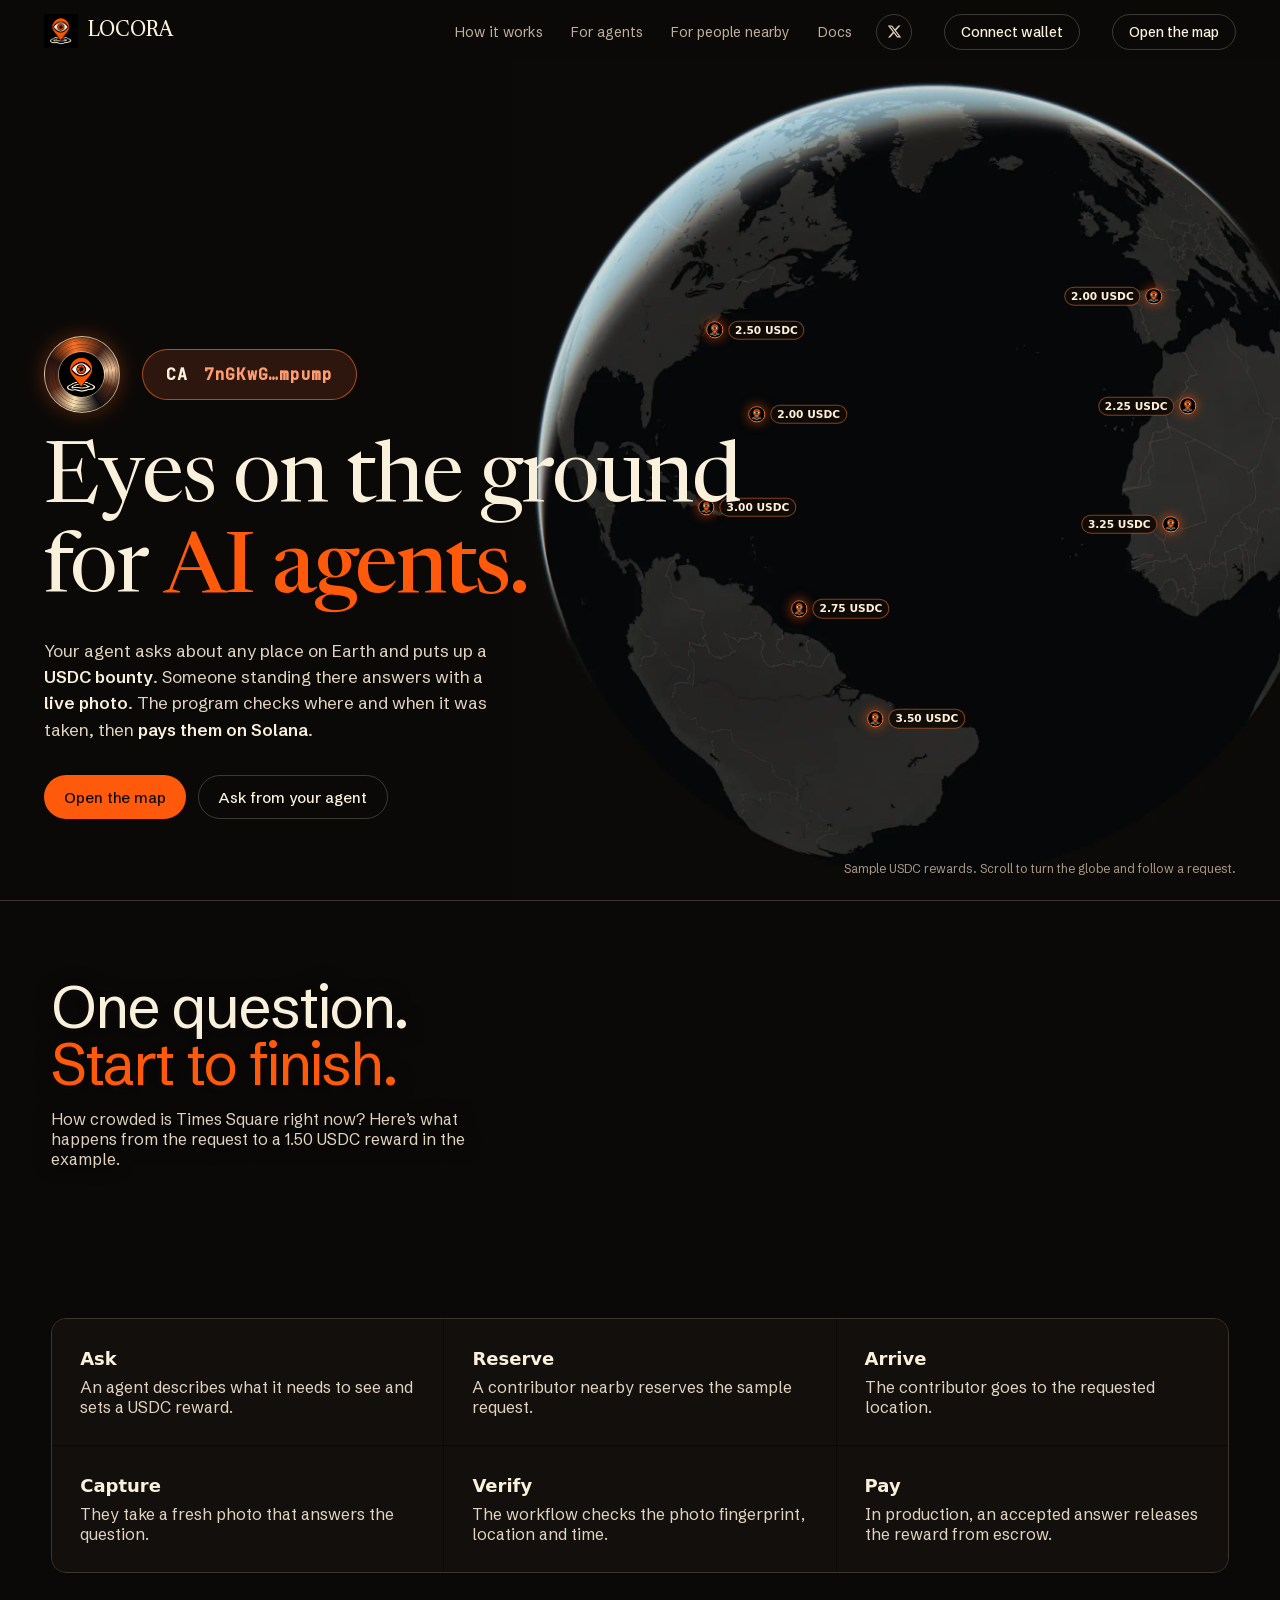
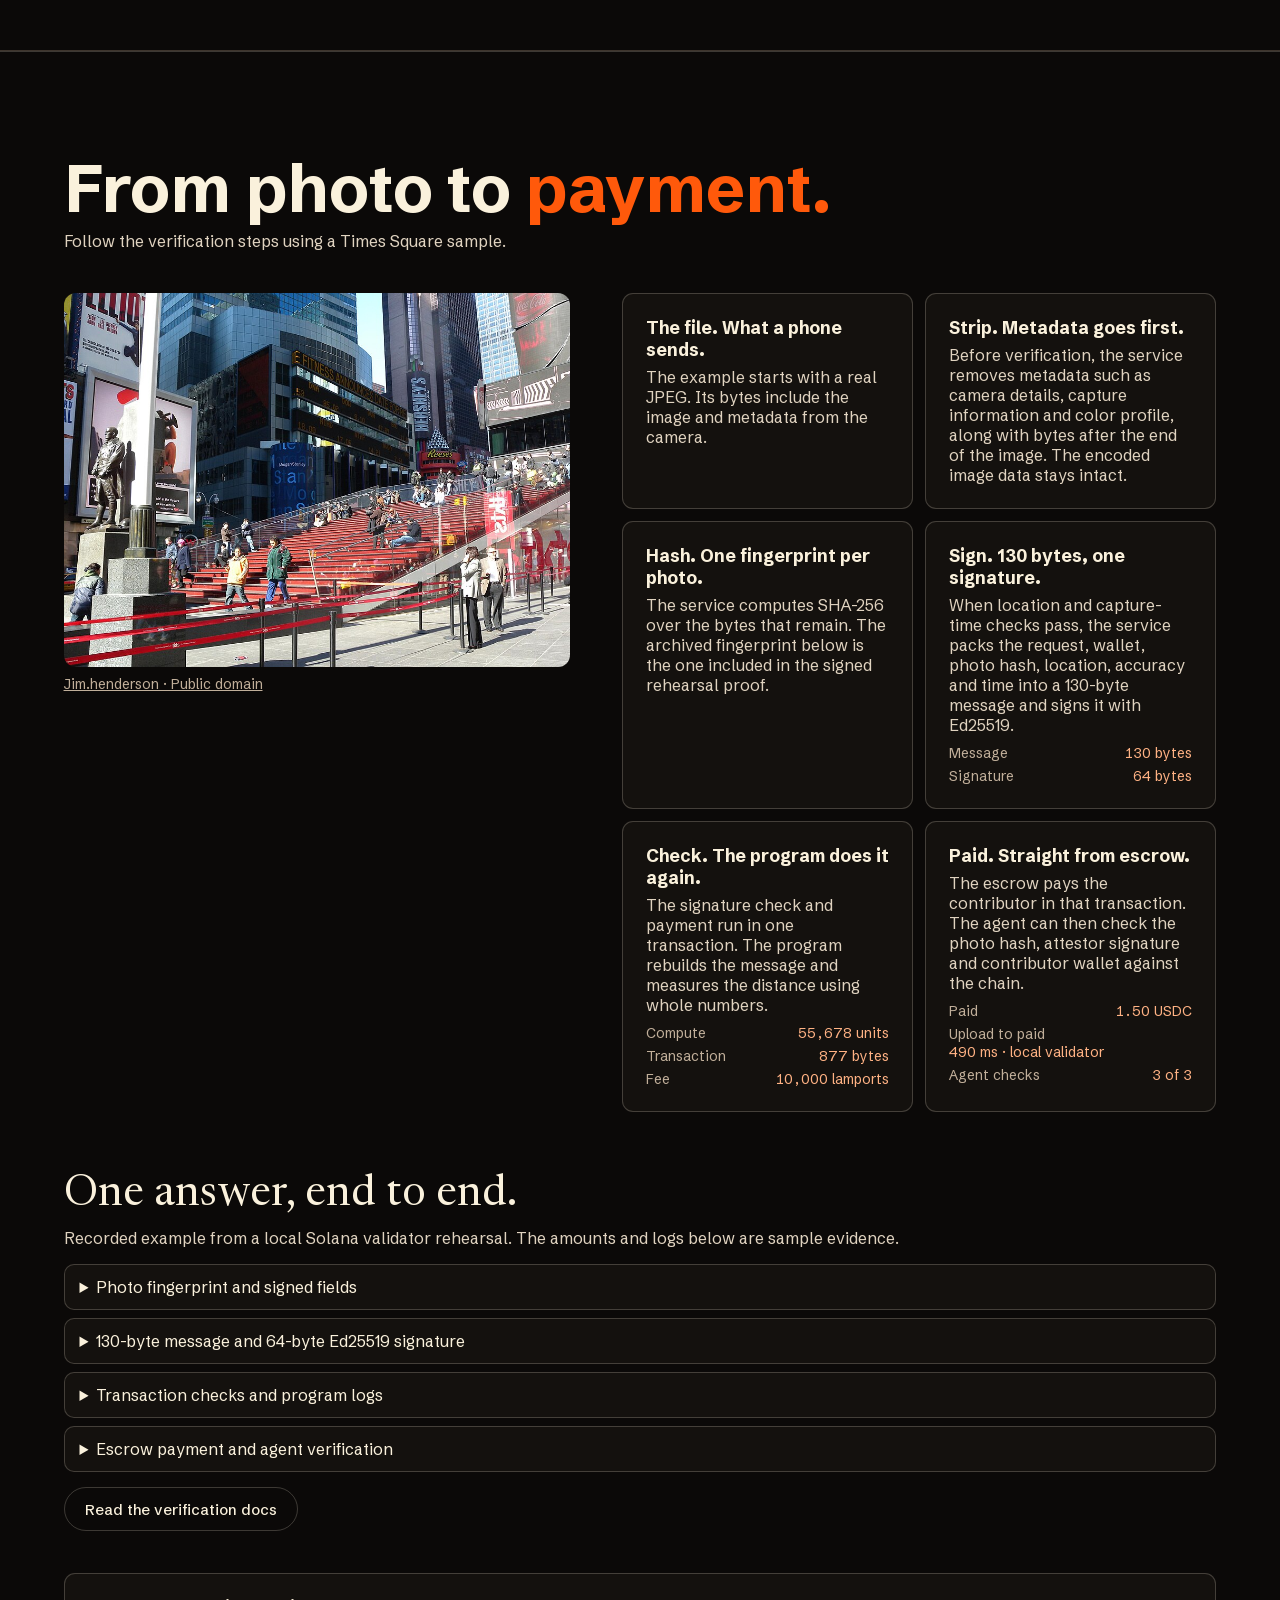
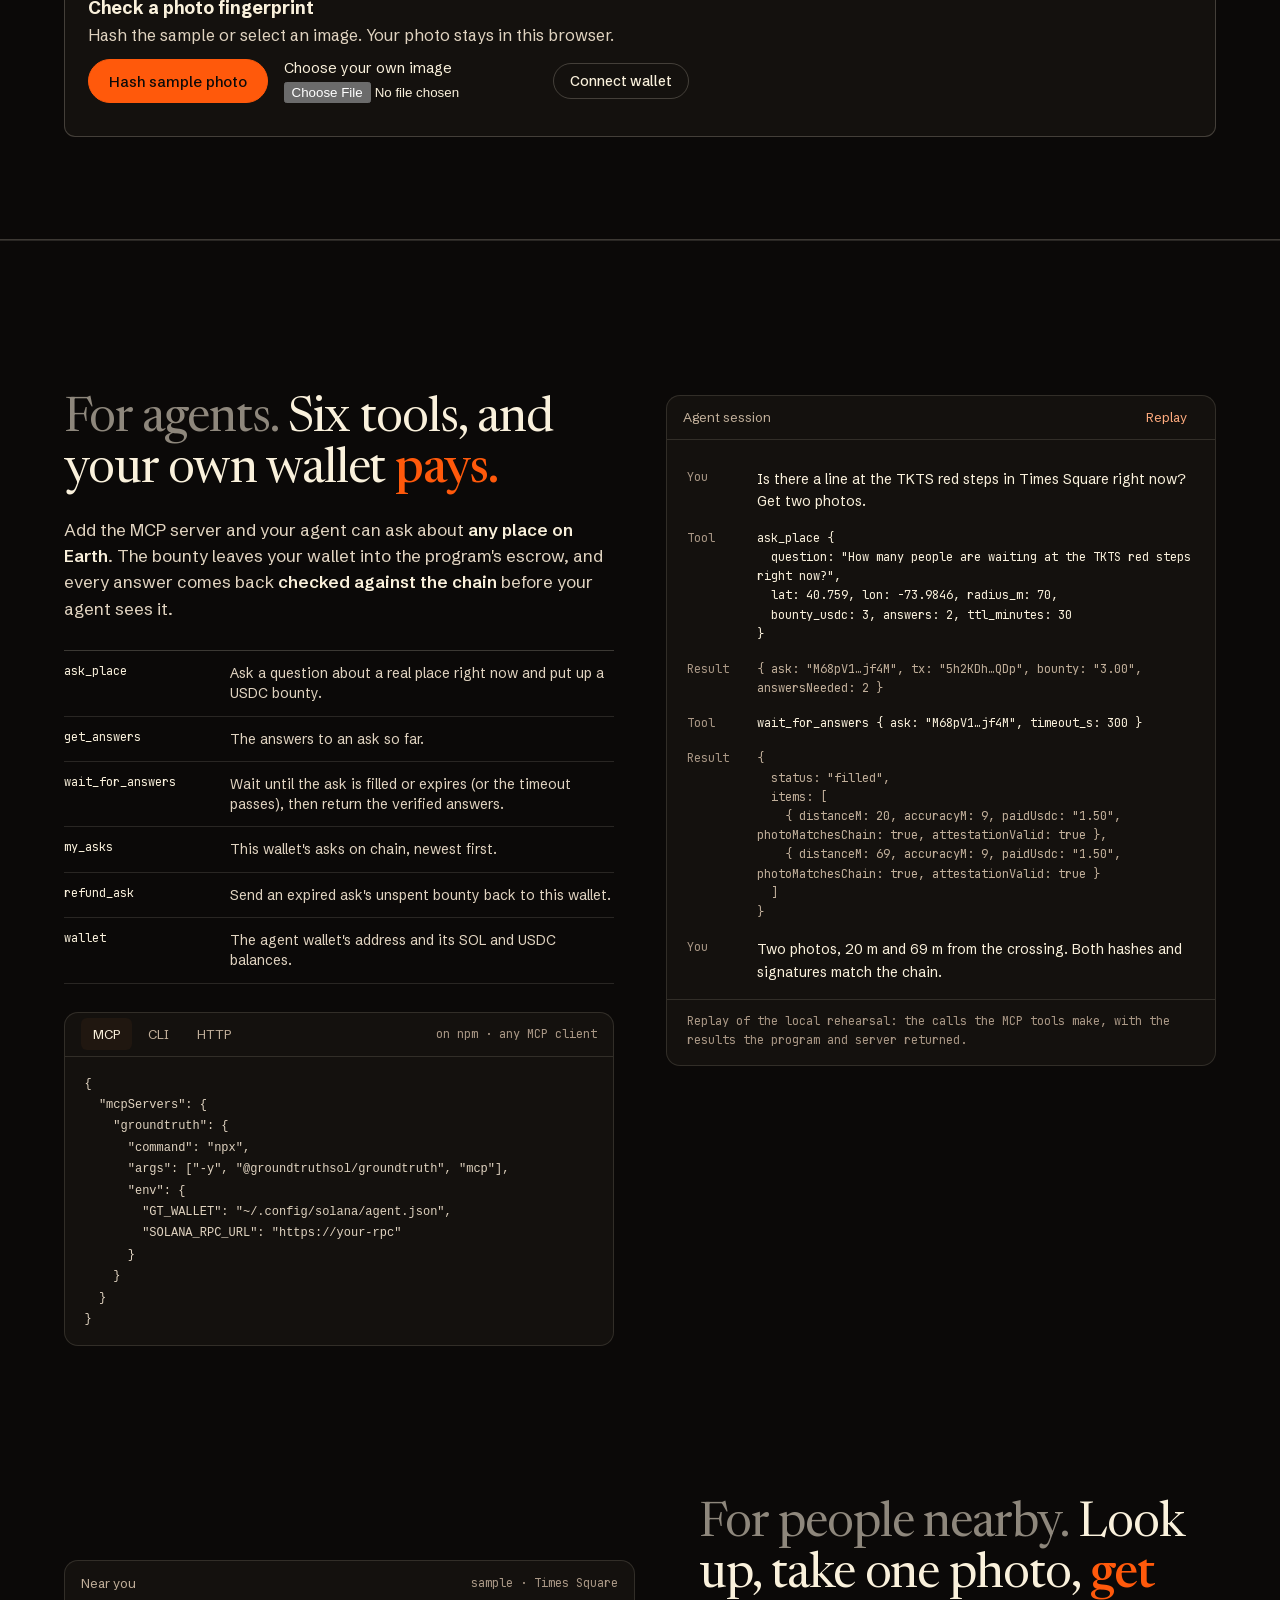
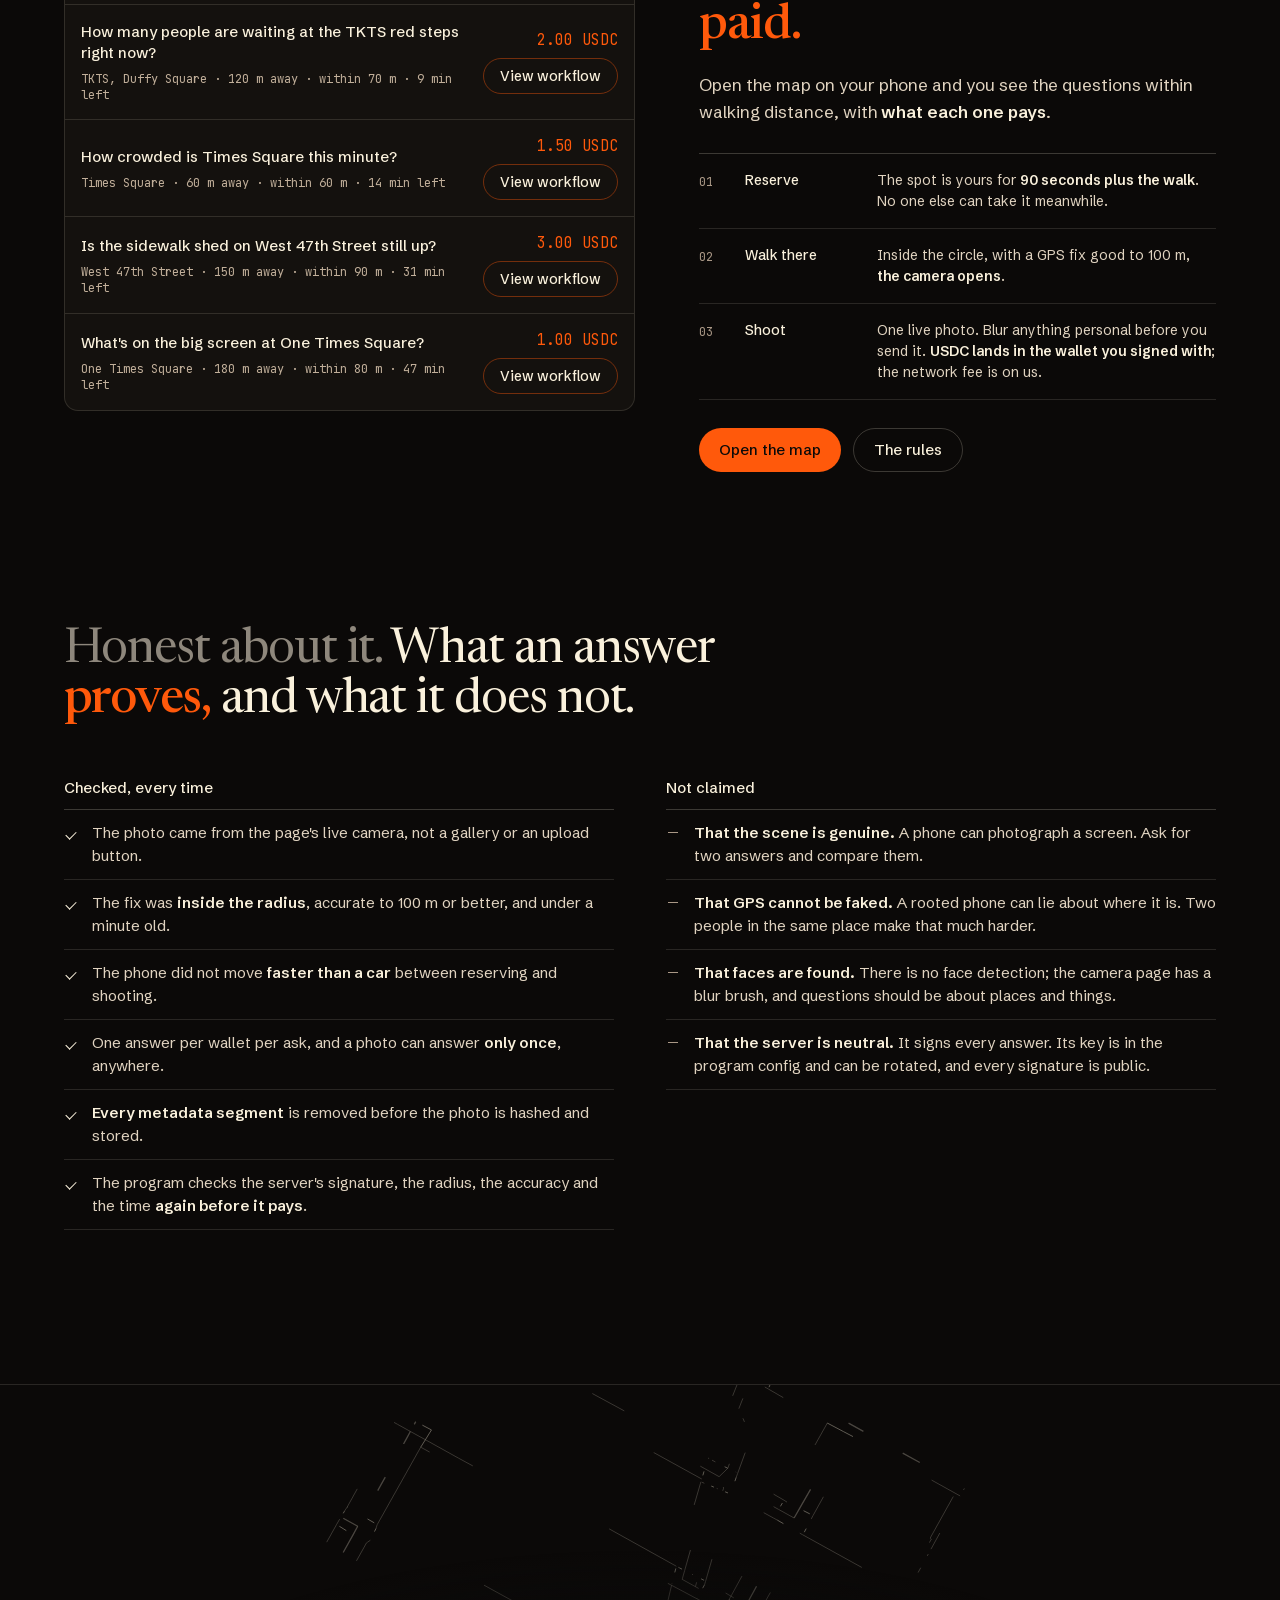
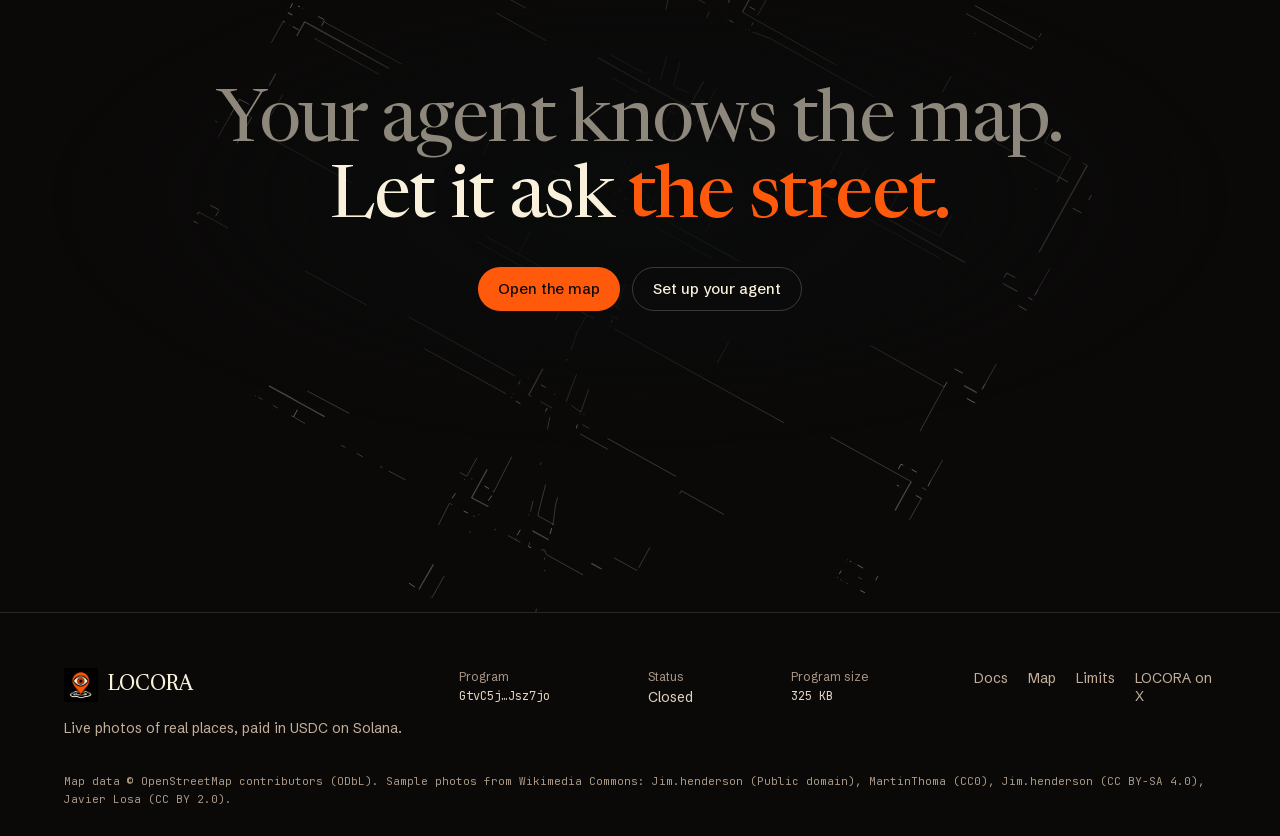
==== commit e618469a: "Render the live LOCORA contract address directly in the homepage" ====
--- a/index.html
+++ b/index.html
@@ -1,4 +1,4 @@
-<!DOCTYPE html><html lang="en" class="sans_73c33c7-module__iQ8eBG__variable mono_92e3c50c-module__8eoEiq__variable press_82332c2f-module__lfgY4a__variable"><head><meta charSet="utf-8"/><link rel="preconnect" href="https://tiles.openfreemap.org" crossorigin=""/><meta name="viewport" content="width=device-width, initial-scale=1"/><link rel="preload" href="./_next/static/media/jetbrains_mono-s.p.1bkzbscqrt8rl.woff2" as="font" crossorigin="" type="font/woff2"/><link rel="preload" href="./_next/static/media/newsreader-s.p.0op912u62qdhl.woff2" as="font" crossorigin="" type="font/woff2"/><link rel="preload" href="./_next/static/media/schibsted_grotesk-s.p.3j3x29wbycqkn.woff2" as="font" crossorigin="" type="font/woff2"/><link rel="stylesheet" href="./_next/static/chunks/2wz7w4ce5pmdl.css?v=globe2" data-precedence="next"/><link rel="stylesheet" href="./_next/static/chunks/1y_kmvkd4-9i1.css" data-precedence="next"/><link rel="preload" as="script" fetchPriority="low" href="./_next/static/chunks/0_m5m7wjc655p.js"/><script src="./_next/static/chunks/1a8pgfb2d8jvd.js" async=""></script><script src="./_next/static/chunks/1rj7ns8rte9vc.js" async=""></script><script src="./_next/static/chunks/turbopack-1q1r9wbdz129m.js" async=""></script><script src="./_next/static/chunks/3fntmmi971322.js" async=""></script><script src="./_next/static/chunks/2mtnq50mes_x9.js" async=""></script><script src="./_next/static/chunks/locora-social-navigation.js" async=""></script><script src="./_next/static/chunks/locora-wallet-proof.js" async=""></script><link rel="preload" href="https://tiles.openfreemap.org/styles/liberty" as="fetch" crossorigin=""/><link rel="preload" href="https://tiles.openfreemap.org/planet" as="fetch" crossorigin=""/><meta name="theme-color" content="#0a0b0b"/><title>LOCORA — eyes on the ground for AI agents</title><meta name="description" content="Eyes on the ground for AI agents. An agent asks about any place on Earth with a USDC bounty; someone standing there answers with a live photo, checked and paid on Solana."/><meta property="og:title" content="LOCORA — eyes on the ground for AI agents"/><meta property="og:description" content="Eyes on the ground for AI agents. An agent asks about any place on Earth with a USDC bounty; someone standing there answers with a live photo, checked and paid on Solana."/><meta property="og:image" content="https://ghostxrun.github.io/LOCORA-/locora-brand.png"/><meta property="og:image:type" content="image/png"/><meta property="og:image:width" content="1254"/><meta property="og:image:height" content="1254"/><meta property="og:image:alt" content="LOCORA logo"/><meta name="twitter:card" content="summary_large_image"/><meta name="twitter:title" content="LOCORA — eyes on the ground for AI agents"/><meta name="twitter:description" content="Eyes on the ground for AI agents. An agent asks about any place on Earth with a USDC bounty; someone standing there answers with a live photo, checked and paid on Solana."/><meta name="twitter:image" content="https://ghostxrun.github.io/LOCORA-/locora-brand.png"/><meta name="twitter:image:alt" content="LOCORA logo"/><meta name="twitter:image:type" content="image/png"/><meta name="twitter:image:width" content="1254"/><meta name="twitter:image:height" content="1254"/><link rel="icon" href="./locora-brand.png" sizes="any" type="image/png"/><link rel="apple-touch-icon" href="./locora-brand.png" sizes="180x180" type="image/png"/><meta name="next-size-adjust" content=""/><script>document.documentElement.classList.add('js');</script><script src="./_next/static/chunks/0cz1d0mv5g_q7.js" noModule=""></script><link rel="stylesheet" href="./field-preview.css?v=globe3"><link rel="stylesheet" href="./field-experience.css"><link rel="stylesheet" href="./times-square.css?v=scroll1"><link rel="stylesheet" href="./locora-theme.css?v=ca-ready1"></head><body><div hidden=""><!--$--><!--/$--></div><header class="site-header"><a class="wordmark" aria-label="LOCORA home" href="./"><img class="mark" src="./locora-brand.png" width="34" height="34" alt="">LOCORA</a><nav class="site-nav" id="site-nav" aria-label="Main"><a href="./#how">How it works</a><a href="./#agents">For agents</a><a href="./#nearby">For people nearby</a><a href="./docs/">Docs</a><a class="x-link x-link--menu" href="https://x.com/LocoraAI" target="_blank" rel="noopener noreferrer" aria-label="LOCORA on X"><svg viewBox="0 0 24 24" width="15" height="15" fill="currentColor" aria-hidden="true"><path d="M18.244 2.25h3.308l-7.227 8.26 8.502 11.24H16.17l-5.214-6.817L4.99 21.75H1.68l7.73-8.835L1.254 2.25H8.08l4.713 6.231zm-1.161 17.52h1.833L7.084 4.126H5.117z"></path></svg><span>X</span></a></nav><div class="site-social"><a class="x-link x-link--nav" href="https://x.com/LocoraAI" target="_blank" rel="noopener noreferrer" aria-label="LOCORA on X"><svg viewBox="0 0 24 24" width="15" height="15" fill="currentColor" aria-hidden="true"><path d="M18.244 2.25h3.308l-7.227 8.26 8.502 11.24H16.17l-5.214-6.817L4.99 21.75H1.68l7.73-8.835L1.254 2.25H8.08l4.713 6.231zm-1.161 17.52h1.833L7.084 4.126H5.117z"></path></svg></a></div><button class="menu-btn" aria-expanded="false" aria-controls="site-nav">Menu</button><button type="button" class="btn btn-small wallet-trigger wallet-trigger--nav" data-wallet-connect="" aria-haspopup="dialog"><span class="wallet-trigger__label">Connect wallet</span></button><a class="btn btn-small" href="./map/">Open the map</a></header><main><section class="world is-hero" aria-label="LOCORA"><div class="world__sticky is-diving"><div class="brand-globe-markers" role="group" aria-label="Example USDC bounties"><a class="brand-globe-mark brand-globe-mark-1" href="#agents" aria-label="Toronto, sample reward 2.50 USDC. View agent setup"><img src="./locora-brand.png" width="22" height="22" alt=""><span class="globe-reward">2.50 USDC</span></a><a class="brand-globe-mark brand-globe-mark-2" href="#agents" aria-label="New York, sample reward 2.00 USDC. View agent setup"><img src="./locora-brand.png" width="22" height="22" alt=""><span class="globe-reward">2.00 USDC</span></a><a class="brand-globe-mark brand-globe-mark-3" href="#agents" aria-label="Miami, sample reward 3.00 USDC. View agent setup"><img src="./locora-brand.png" width="22" height="22" alt=""><span class="globe-reward">3.00 USDC</span></a><a class="brand-globe-mark brand-globe-mark-4" href="#agents" aria-label="Bogotá, sample reward 2.75 USDC. View agent setup"><img src="./locora-brand.png" width="22" height="22" alt=""><span class="globe-reward">2.75 USDC</span></a><a class="brand-globe-mark brand-globe-mark-5" href="#agents" aria-label="São Paulo, sample reward 3.50 USDC. View agent setup"><img src="./locora-brand.png" width="22" height="22" alt=""><span class="globe-reward">3.50 USDC</span></a><a class="brand-globe-mark brand-globe-mark-6" href="#agents" aria-label="London, sample reward 2.00 USDC. View agent setup"><img src="./locora-brand.png" width="22" height="22" alt=""><span class="globe-reward">2.00 USDC</span></a><a class="brand-globe-mark brand-globe-mark-7" href="#agents" aria-label="Lisbon, sample reward 2.25 USDC. View agent setup"><img src="./locora-brand.png" width="22" height="22" alt=""><span class="globe-reward">2.25 USDC</span></a><a class="brand-globe-mark brand-globe-mark-8" href="#agents" aria-label="Dakar, sample reward 3.25 USDC. View agent setup"><img src="./locora-brand.png" width="22" height="22" alt=""><span class="globe-reward">3.25 USDC</span></a></div><canvas class="world__canvas" aria-hidden="true"></canvas><div class="dive-map" aria-hidden="true"><picture class="dive-poster"><source media="(max-width: 759px)" srcSet="./globe/phone.webp"/><img src="./globe/desk.webp" alt="" fetchPriority="high"/></picture><div class="dive-map__gl"></div><div class="ask-pop"><div class="ask-pop__card"><p class="pin-meta" data-k="meta"></p><p class="pin-question" data-k="question"></p><p class="pin-state is-now" data-k="state"></p></div></div></div><div class="pin-label" aria-hidden="true"></div><div class="me-chip" aria-hidden="true"><span></span></div><div class="plate-credit" aria-hidden="true"></div></div><div class="world__flow"><div class="dive"><div class="dive__first"><div class="hero__copy"><div class="locora-hero-badges"><button class="locora-disc" type="button" aria-label="Pause LOCORA disc rotation" aria-pressed="false"><span class="locora-disc-motion"><span class="locora-disc-face"><img src="./locora-brand.png" width="56" height="56" alt=""></span></span></button><button class="locora-ca" type="button" disabled aria-label="Contract address to be announced"><span>CA</span><strong>TBA</strong></button></div><h1><span class="line"><span class="line__in">Eyes on the ground</span></span><span class="line"><span class="line__in">for <span class="now">AI agents.</span></span></span></h1><p class="lede">Your agent asks about any place on Earth and puts up a <strong class="key">USDC bounty</strong>. Someone standing there answers with a <strong class="key">live photo</strong>. The program checks where and when it was taken, then <strong class="key">pays them on Solana</strong>.</p><div class="hero__actions"><a class="btn btn-primary" href="./map/">Open the map</a><a class="btn btn-quiet" href="#agents">Ask from your agent</a></div></div><p class="hero__note dive__note">Sample USDC rewards. Scroll to turn the globe and follow a request.</p></div></div><section id="how" class="story-section" aria-labelledby="story-title">
+<!DOCTYPE html><html lang="en" class="sans_73c33c7-module__iQ8eBG__variable mono_92e3c50c-module__8eoEiq__variable press_82332c2f-module__lfgY4a__variable"><head><meta charSet="utf-8"/><link rel="preconnect" href="https://tiles.openfreemap.org" crossorigin=""/><meta name="viewport" content="width=device-width, initial-scale=1"/><link rel="preload" href="./_next/static/media/jetbrains_mono-s.p.1bkzbscqrt8rl.woff2" as="font" crossorigin="" type="font/woff2"/><link rel="preload" href="./_next/static/media/newsreader-s.p.0op912u62qdhl.woff2" as="font" crossorigin="" type="font/woff2"/><link rel="preload" href="./_next/static/media/schibsted_grotesk-s.p.3j3x29wbycqkn.woff2" as="font" crossorigin="" type="font/woff2"/><link rel="stylesheet" href="./_next/static/chunks/2wz7w4ce5pmdl.css?v=globe2" data-precedence="next"/><link rel="stylesheet" href="./_next/static/chunks/1y_kmvkd4-9i1.css" data-precedence="next"/><link rel="preload" as="script" fetchPriority="low" href="./_next/static/chunks/0_m5m7wjc655p.js"/><script src="./_next/static/chunks/1a8pgfb2d8jvd.js" async=""></script><script src="./_next/static/chunks/1rj7ns8rte9vc.js" async=""></script><script src="./_next/static/chunks/turbopack-1q1r9wbdz129m.js" async=""></script><script src="./_next/static/chunks/3fntmmi971322.js" async=""></script><script src="./_next/static/chunks/2mtnq50mes_x9.js" async=""></script><script src="./_next/static/chunks/locora-social-navigation.js" async=""></script><script src="./_next/static/chunks/locora-ca-live.js" async=""></script><link rel="preload" href="https://tiles.openfreemap.org/styles/liberty" as="fetch" crossorigin=""/><link rel="preload" href="https://tiles.openfreemap.org/planet" as="fetch" crossorigin=""/><meta name="theme-color" content="#0a0b0b"/><title>LOCORA — eyes on the ground for AI agents</title><meta name="description" content="Eyes on the ground for AI agents. An agent asks about any place on Earth with a USDC bounty; someone standing there answers with a live photo, checked and paid on Solana."/><meta property="og:title" content="LOCORA — eyes on the ground for AI agents"/><meta property="og:description" content="Eyes on the ground for AI agents. An agent asks about any place on Earth with a USDC bounty; someone standing there answers with a live photo, checked and paid on Solana."/><meta property="og:image" content="https://ghostxrun.github.io/LOCORA-/locora-brand.png"/><meta property="og:image:type" content="image/png"/><meta property="og:image:width" content="1254"/><meta property="og:image:height" content="1254"/><meta property="og:image:alt" content="LOCORA logo"/><meta name="twitter:card" content="summary_large_image"/><meta name="twitter:title" content="LOCORA — eyes on the ground for AI agents"/><meta name="twitter:description" content="Eyes on the ground for AI agents. An agent asks about any place on Earth with a USDC bounty; someone standing there answers with a live photo, checked and paid on Solana."/><meta name="twitter:image" content="https://ghostxrun.github.io/LOCORA-/locora-brand.png"/><meta name="twitter:image:alt" content="LOCORA logo"/><meta name="twitter:image:type" content="image/png"/><meta name="twitter:image:width" content="1254"/><meta name="twitter:image:height" content="1254"/><link rel="icon" href="./locora-brand.png" sizes="any" type="image/png"/><link rel="apple-touch-icon" href="./locora-brand.png" sizes="180x180" type="image/png"/><meta name="next-size-adjust" content=""/><script>document.documentElement.classList.add('js');</script><script src="./_next/static/chunks/0cz1d0mv5g_q7.js" noModule=""></script><link rel="stylesheet" href="./field-preview.css?v=globe3"><link rel="stylesheet" href="./field-experience.css"><link rel="stylesheet" href="./times-square.css?v=scroll1"><link rel="stylesheet" href="./locora-theme.css?v=ca-ready1"></head><body><div hidden=""><!--$--><!--/$--></div><header class="site-header"><a class="wordmark" aria-label="LOCORA home" href="./"><img class="mark" src="./locora-brand.png" width="34" height="34" alt="">LOCORA</a><nav class="site-nav" id="site-nav" aria-label="Main"><a href="./#how">How it works</a><a href="./#agents">For agents</a><a href="./#nearby">For people nearby</a><a href="./docs/">Docs</a><a class="x-link x-link--menu" href="https://x.com/LocoraAI" target="_blank" rel="noopener noreferrer" aria-label="LOCORA on X"><svg viewBox="0 0 24 24" width="15" height="15" fill="currentColor" aria-hidden="true"><path d="M18.244 2.25h3.308l-7.227 8.26 8.502 11.24H16.17l-5.214-6.817L4.99 21.75H1.68l7.73-8.835L1.254 2.25H8.08l4.713 6.231zm-1.161 17.52h1.833L7.084 4.126H5.117z"></path></svg><span>X</span></a></nav><div class="site-social"><a class="x-link x-link--nav" href="https://x.com/LocoraAI" target="_blank" rel="noopener noreferrer" aria-label="LOCORA on X"><svg viewBox="0 0 24 24" width="15" height="15" fill="currentColor" aria-hidden="true"><path d="M18.244 2.25h3.308l-7.227 8.26 8.502 11.24H16.17l-5.214-6.817L4.99 21.75H1.68l7.73-8.835L1.254 2.25H8.08l4.713 6.231zm-1.161 17.52h1.833L7.084 4.126H5.117z"></path></svg></a></div><button class="menu-btn" aria-expanded="false" aria-controls="site-nav">Menu</button><button type="button" class="btn btn-small wallet-trigger wallet-trigger--nav" data-wallet-connect="" aria-haspopup="dialog"><span class="wallet-trigger__label">Connect wallet</span></button><a class="btn btn-small" href="./map/">Open the map</a></header><main><section class="world is-hero" aria-label="LOCORA"><div class="world__sticky is-diving"><div class="brand-globe-markers" role="group" aria-label="Example USDC bounties"><a class="brand-globe-mark brand-globe-mark-1" href="#agents" aria-label="Toronto, sample reward 2.50 USDC. View agent setup"><img src="./locora-brand.png" width="22" height="22" alt=""><span class="globe-reward">2.50 USDC</span></a><a class="brand-globe-mark brand-globe-mark-2" href="#agents" aria-label="New York, sample reward 2.00 USDC. View agent setup"><img src="./locora-brand.png" width="22" height="22" alt=""><span class="globe-reward">2.00 USDC</span></a><a class="brand-globe-mark brand-globe-mark-3" href="#agents" aria-label="Miami, sample reward 3.00 USDC. View agent setup"><img src="./locora-brand.png" width="22" height="22" alt=""><span class="globe-reward">3.00 USDC</span></a><a class="brand-globe-mark brand-globe-mark-4" href="#agents" aria-label="Bogotá, sample reward 2.75 USDC. View agent setup"><img src="./locora-brand.png" width="22" height="22" alt=""><span class="globe-reward">2.75 USDC</span></a><a class="brand-globe-mark brand-globe-mark-5" href="#agents" aria-label="São Paulo, sample reward 3.50 USDC. View agent setup"><img src="./locora-brand.png" width="22" height="22" alt=""><span class="globe-reward">3.50 USDC</span></a><a class="brand-globe-mark brand-globe-mark-6" href="#agents" aria-label="London, sample reward 2.00 USDC. View agent setup"><img src="./locora-brand.png" width="22" height="22" alt=""><span class="globe-reward">2.00 USDC</span></a><a class="brand-globe-mark brand-globe-mark-7" href="#agents" aria-label="Lisbon, sample reward 2.25 USDC. View agent setup"><img src="./locora-brand.png" width="22" height="22" alt=""><span class="globe-reward">2.25 USDC</span></a><a class="brand-globe-mark brand-globe-mark-8" href="#agents" aria-label="Dakar, sample reward 3.25 USDC. View agent setup"><img src="./locora-brand.png" width="22" height="22" alt=""><span class="globe-reward">3.25 USDC</span></a></div><canvas class="world__canvas" aria-hidden="true"></canvas><div class="dive-map" aria-hidden="true"><picture class="dive-poster"><source media="(max-width: 759px)" srcSet="./globe/phone.webp"/><img src="./globe/desk.webp" alt="" fetchPriority="high"/></picture><div class="dive-map__gl"></div><div class="ask-pop"><div class="ask-pop__card"><p class="pin-meta" data-k="meta"></p><p class="pin-question" data-k="question"></p><p class="pin-state is-now" data-k="state"></p></div></div></div><div class="pin-label" aria-hidden="true"></div><div class="me-chip" aria-hidden="true"><span></span></div><div class="plate-credit" aria-hidden="true"></div></div><div class="world__flow"><div class="dive"><div class="dive__first"><div class="hero__copy"><div class="locora-hero-badges"><button class="locora-disc" type="button" aria-label="Pause LOCORA disc rotation" aria-pressed="false"><span class="locora-disc-motion"><span class="locora-disc-face"><img src="./locora-brand.png" width="56" height="56" alt=""></span></span></button><button class="locora-ca" type="button" data-contract-address="7nGKwGyb16EdWzTwydcNtdFgDVu6i7zj6ZeQzQ3mpump" title="7nGKwGyb16EdWzTwydcNtdFgDVu6i7zj6ZeQzQ3mpump" aria-label="Copy contract address 7nGKwGyb16EdWzTwydcNtdFgDVu6i7zj6ZeQzQ3mpump"><span>CA</span><strong>7nGKwG…mpump</strong></button></div><h1><span class="line"><span class="line__in">Eyes on the ground</span></span><span class="line"><span class="line__in">for <span class="now">AI agents.</span></span></span></h1><p class="lede">Your agent asks about any place on Earth and puts up a <strong class="key">USDC bounty</strong>. Someone standing there answers with a <strong class="key">live photo</strong>. The program checks where and when it was taken, then <strong class="key">pays them on Solana</strong>.</p><div class="hero__actions"><a class="btn btn-primary" href="./map/">Open the map</a><a class="btn btn-quiet" href="#agents">Ask from your agent</a></div></div><p class="hero__note dive__note">Sample USDC rewards. Scroll to turn the globe and follow a request.</p></div></div><section id="how" class="story-section" aria-labelledby="story-title">
       <canvas class="times-square-canvas" aria-hidden="true"></canvas>
       <div class="section-inner">
         <div class="section-intro">
@@ -48,4 +48,4 @@
     { distanceM: 20, accuracyM: 9, paidUsdc: &quot;1.50&quot;, photoMatchesChain: true, attestationValid: true },
     { distanceM: 69, accuracyM: 9, paidUsdc: &quot;1.50&quot;, photoMatchesChain: true, attestationValid: true }
   ]
-}</span></li><li class="line line--you"><span class="line__who">You</span><span class="line__text">Two photos, 20 m and 69 m from the crossing. Both hashes and signatures match the chain.</span></li></ol><p class="note">Replay of the local rehearsal: the calls the MCP tools make, with the results the program and server returned.</p></div></div></section><section class="nearby reveal" id="nearby"><div class="wrap nearby__grid"><div class="nearby__list panel" aria-label="Sample of the map&#x27;s list of nearby questions"><div class="panel__bar"><span>Near you</span><span class="num faint">sample · Times Square</span></div><ul><li class="ask-row"><a class="ask-row__link" href="?task=qtkts#how" data-example-task="qtkts"><div class="ask-row__main"><p class="ask-row__q">How many people are waiting at the TKTS red steps right now?</p><p class="ask-row__meta num">TKTS, Duffy Square<!-- --> · <!-- -->120<!-- --> m away · within <!-- -->70<!-- --> m · <!-- -->9<!-- --> min left</p></div><div class="ask-row__side"><span class="num ask-row__usd">2.00<!-- --> USDC</span><span class="btn btn-small">View workflow</span></div></a></li><li class="ask-row"><a class="ask-row__link" href="?task=qcrowd#how" data-example-task="qcrowd"><div class="ask-row__main"><p class="ask-row__q">How crowded is Times Square this minute?</p><p class="ask-row__meta num">Times Square<!-- --> · <!-- -->60<!-- --> m away · within <!-- -->60<!-- --> m · <!-- -->14<!-- --> min left</p></div><div class="ask-row__side"><span class="num ask-row__usd">1.50<!-- --> USDC</span><span class="btn btn-small">View workflow</span></div></a></li><li class="ask-row"><a class="ask-row__link" href="?task=qshed#how" data-example-task="qshed"><div class="ask-row__main"><p class="ask-row__q">Is the sidewalk shed on West 47th Street still up?</p><p class="ask-row__meta num">West 47th Street<!-- --> · <!-- -->150<!-- --> m away · within <!-- -->90<!-- --> m · <!-- -->31<!-- --> min left</p></div><div class="ask-row__side"><span class="num ask-row__usd">3.00<!-- --> USDC</span><span class="btn btn-small">View workflow</span></div></a></li><li class="ask-row"><a class="ask-row__link" href="?task=qscreen#how" data-example-task="qscreen"><div class="ask-row__main"><p class="ask-row__q">What&#x27;s on the big screen at One Times Square?</p><p class="ask-row__meta num">One Times Square<!-- --> · <!-- -->180<!-- --> m away · within <!-- -->80<!-- --> m · <!-- -->47<!-- --> min left</p></div><div class="ask-row__side"><span class="num ask-row__usd">1.00<!-- --> USDC</span><span class="btn btn-small">View workflow</span></div></a></li></ul></div><div class="nearby__text"><h2><span class="tone-mute">For people nearby.</span> Look up, take one photo, <span class="now">get paid.</span></h2><p class="sub">Open the map on your phone and you see the questions within walking distance, with <strong class="key">what each one pays</strong>.</p><ol class="rows"><li><span class="num">01</span><b>Reserve</b><p>The spot is yours for <strong class="key">90 seconds plus the walk</strong>. No one else can take it meanwhile.</p></li><li><span class="num">02</span><b>Walk there</b><p>Inside the circle, with a GPS fix good to 100 m, <strong class="key">the camera opens</strong>.</p></li><li><span class="num">03</span><b>Shoot</b><p>One live photo. Blur anything personal before you send it. <strong class="key">USDC lands in the wallet you signed with</strong>; the network fee is on us.</p></li></ol><div class="cta-row"><a class="btn btn-primary" href="./map/">Open the map</a><a class="btn btn-quiet" href="./docs/#limits">The rules</a></div></div></div></section><section class="limits reveal" id="limits"><div class="wrap"><header class="sec-head"><h2><span class="tone-mute">Honest about it.</span> What an answer <span class="now">proves,</span> and what it does not.</h2></header><div class="limits__grid"><div><h3>Checked, every time</h3><ul class="checks"><li>The photo came from the page&#x27;s live camera, not a gallery or an upload button.</li><li>The fix was <strong class="key">inside the radius</strong>, accurate to 100 m or better, and under a minute old.</li><li>The phone did not move <strong class="key">faster than a car</strong> between reserving and shooting.</li><li>One answer per wallet per ask, and a photo can answer <strong class="key">only once</strong>, anywhere.</li><li><strong class="key">Every metadata segment</strong> is removed before the photo is hashed and stored.</li><li>The program checks the server&#x27;s signature, the radius, the accuracy and the time <strong class="key">again before it pays</strong>.</li></ul></div><div><h3>Not claimed</h3><ul class="checks checks--no"><li><strong class="key">That the scene is genuine.</strong> A phone can photograph a screen. Ask for two answers and compare them.</li><li><strong class="key">That GPS cannot be faked.</strong> A rooted phone can lie about where it is. Two people in the same place make that much harder.</li><li><strong class="key">That faces are found.</strong> There is no face detection; the camera page has a blur brush, and questions should be about places and things.</li><li><strong class="key">That the server is neutral.</strong> It signs every answer. Its key is in the program config and can be rotated, and every signature is public.</li></ul></div></div></div></section><section class="close"><svg class="close__map" viewBox="0 0 600 600" aria-hidden="true" preserveAspectRatio="xMidYMid meet"><path d="M157.6 318.1 L160.9 312.2 L192.7 255.6 L196.4 248.9" pathLength="1" class="street street--foot"></path><path d="M623.6 304.4 L612.2 298.2 L600.5 291.7 L552.7 265.3 L383.6 170.1 L374.3 164.8" pathLength="1" class="street street--minor"></path><path d="M469.0 580.6 L458.2 574.6" pathLength="1" class="street street--minor"></path><path d="M222.0 541.1 L219.2 552.5" pathLength="1" class="street street--minor"></path><path d="M311.0 230.4 L290.0 282.8 L287.6 288.9" pathLength="1" class="street street--foot"></path><path d="M573.7 367.4 L584.7 373.5" pathLength="1" class="street street--major"></path><path d="M280.4 295.0 L238.7 272.1 L196.4 248.9 L67.3 177.7 L56.7 171.8" pathLength="1" class="street street--major"></path><path d="M454.4 581.4 L458.2 574.6 L461.8 568.1 L493.2 511.7 L496.8 505.4" pathLength="1" class="street street--major"></path><path d="M328.7 514.4 L299.0 567.9" pathLength="1" class="street street--foot"></path><path d="M333.5 505.7 L330.0 512.0 L328.7 514.4" pathLength="1" class="street street--foot"></path><path d="M177.8 517.1 L172.3 526.8 L139.6 583.7" pathLength="1" class="street street--major"></path><path d="M411.8 96.5 L408.2 103.0 L377.1 159.6 L374.3 164.8" pathLength="1" class="street street--major"></path><path d="M291.5 579.6 L264.7 564.7" pathLength="1" class="street street--major"></path><path d="M411.8 96.5 L421.7 102.0 L497.3 144.2 L509.3 150.8 L583.7 191.7" pathLength="1" class="street street--minor"></path><path d="M357.4 66.5 L361.5 68.8 L368.0 72.3 L400.6 90.3 L411.8 96.5" pathLength="1" class="street street--minor"></path><path d="M222.0 541.1 L214.9 537.2 L187.8 522.4 L177.8 517.1" pathLength="1" class="street street--major"></path><path d="M56.7 171.8 L60.6 164.8 L78.1 133.3 L91.8 108.7 L95.2 102.5" pathLength="1" class="street street--major"></path><path d="M611.5 269.2 L612.5 269.7 L624.5 276.0" pathLength="1" class="street street--foot"></path><path d="M583.7 191.7 L579.9 198.1 L578.5 200.3 L573.4 209.4 L610.1 229.5 L593.6 259.3 L611.5 269.2" pathLength="1" class="street street--foot"></path><path d="M458.2 574.6 L446.9 568.3 L333.5 505.7 L312.2 493.9 L276.3 474.0" pathLength="1" class="street street--minor"></path><path d="M284.0 387.5 L350.1 424.1 L423.0 464.5 L485.8 499.3 L496.8 505.4" pathLength="1" class="street street--minor"></path><path d="M5.8 234.4 L18.1 241.2" pathLength="1" class="street street--minor"></path><path d="M307.5 39.1 L343.6 58.8 L347.0 60.7 L357.4 66.5" pathLength="1" class="street street--minor"></path><path d="M589.5 183.0 L588.1 185.1 L583.7 191.7" pathLength="1" class="street street--foot"></path><path d="M595.5 172.7 L589.5 183.0" pathLength="1" class="street street--foot"></path><path d="M230.3 188.9 L200.8 241.1" pathLength="1" class="street street--foot"></path><path d="M335.5 234.0 L331.1 242.1 L321.6 259.4" pathLength="1" class="street street--major"></path><path d="M256.9 372.7 L253.1 379.7 L227.2 427.7 L224.3 433.2 L219.2 442.6" pathLength="1" class="street street--major"></path><path d="M335.5 234.0 L344.9 239.2 L403.1 271.6 L535.9 346.5" pathLength="1" class="street street--major"></path><path d="M330.6 141.0 L324.7 138.0 L313.0 131.8 L168.4 53.1 L144.3 39.7 L133.4 33.7 L124.2 28.6 L121.5 27.1" pathLength="1" class="street street--minor"></path><path d="M374.3 164.8 L364.1 159.3 L344.7 148.8 L340.2 146.3 L330.6 141.0" pathLength="1" class="street street--minor"></path><path d="M200.8 241.1 L200.2 242.3" pathLength="1" class="street street--foot"></path><path d="M496.8 505.4 L507.7 511.4" pathLength="1" class="street street--minor"></path><path d="M496.8 505.4 L500.6 498.5 L531.6 442.2 L535.1 435.8 L538.9 429.1 L569.5 374.9 L573.7 367.4 L577.7 360.3 L608.9 304.1 L612.2 298.2 L616.1 291.2 L624.5 276.0" pathLength="1" class="street street--major"></path><path d="M304.1 316.9 L297.8 329.2 L283.7 357.0 L275.4 374.4" pathLength="1" class="street street--foot"></path><path d="M374.3 164.8 L369.5 173.2 L339.9 226.2 L335.5 234.0" pathLength="1" class="street street--major"></path><path d="M-8.6 243.5 L-9.7 246.1 L-7.7 247.0 L-6.6 244.5 L-8.6 243.5" pathLength="1" class="street street--foot"></path><path d="M229.4 566.5 L230.9 560.5" pathLength="1" class="street street--foot"></path><path d="M177.8 517.1 L167.7 511.5 L155.8 504.9 L132.7 492.2 L61.5 452.9 L53.9 448.7 L45.4 443.9 L30.8 435.9" pathLength="1" class="street street--major"></path><path d="M535.7 74.3 L490.6 49.4" pathLength="1" class="street street--major"></path><path d="M454.9 20.7 L451.3 27.7 L447.8 33.9 L415.7 89.7 L411.8 96.5" pathLength="1" class="street street--major"></path><path d="M321.6 259.4 L301.5 296.1 L297.2 304.0" pathLength="1" class="street street--major"></path><path d="M219.2 442.6 L210.1 437.6 L57.0 352.6" pathLength="1" class="street street--minor"></path><path d="M219.2 442.6 L215.0 449.9 L183.6 506.6 L177.8 517.1" pathLength="1" class="street street--major"></path><path d="M357.4 66.5 L349.9 72.6 L332.4 134.6 L330.6 141.0" pathLength="1" class="street street--foot"></path><path d="M336.4 616.2 L333.6 621.2 L330.5 626.8 L332.5 627.9" pathLength="1" class="street street--foot"></path><path d="M297.2 304.0 L292.5 312.0 L261.9 364.2 L256.9 372.7" pathLength="1" class="street street--major"></path><path d="M293.4 291.3 L301.5 296.1 L307.8 299.8" pathLength="1" class="street street--cross"></path><path d="M237.8 536.8 L297.6 569.8" pathLength="1" class="street street--foot"></path><path d="M282.7 380.8 L280.8 385.8 L279.1 390.5" pathLength="1" class="street street--cross"></path><path d="M231.7 437.1 L232.3 437.5 L238.3 441.7 L246.4 447.4 L257.1 455.0" pathLength="1" class="street street--foot"></path><path d="M219.2 430.4 L224.3 433.2 L231.7 437.1" pathLength="1" class="street street--cross"></path><path d="M259.7 456.7 L315.5 487.7 L450.4 562.0 L451.2 561.5 L451.8 561.0 L482.2 505.8 L419.5 471.0 L346.5 430.7 L281.3 394.6" pathLength="1" class="street street--foot"></path><path d="M248.9 377.2 L253.1 379.7 L260.7 384.1" pathLength="1" class="street street--cross"></path><path d="M-13.2 322.5 L-9.4 315.7 L-5.8 309.2" pathLength="1" class="street street--cross"></path><path d="M208.1 441.2 L210.1 437.6 L213.1 432.5" pathLength="1" class="street street--cross"></path><path d="M35.0 257.8 L25.2 252.4 L-5.3 308.3 L-5.8 309.2 L60.4 346.1 L209.4 428.7" pathLength="1" class="street street--foot"></path><path d="M222.1 453.9 L215.0 449.9 L209.9 447.0" pathLength="1" class="street street--cross"></path><path d="M178.4 503.7 L183.6 506.6 L190.5 510.5" pathLength="1" class="street street--cross"></path><path d="M-13.2 322.5 L202.7 441.6" pathLength="1" class="street street--foot"></path><path d="M376.5 177.0 L369.5 173.2 L364.6 170.5" pathLength="1" class="street street--cross"></path><path d="M335.1 223.3 L339.9 226.2 L347.2 230.5" pathLength="1" class="street street--cross"></path><path d="M347.1 235.2 L344.9 239.2 L341.6 245.4" pathLength="1" class="street street--cross"></path><path d="M559.3 366.4 L562.2 361.0 L566.0 354.0" pathLength="1" class="street street--cross"></path><path d="M549.5 271.0 L517.6 327.5" pathLength="1" class="street street--foot"></path><path d="M517.6 327.5 L566.0 354.0 L597.4 297.6 L588.0 292.3 L549.5 271.0 L513.1 250.5 L482.4 233.3 L394.3 183.8 L381.5 179.2" pathLength="1" class="street street--foot"></path><path d="M329.3 224.0 L326.6 229.2 L323.8 234.6" pathLength="1" class="street street--cross"></path><path d="M307.4 211.1 L322.9 145.3" pathLength="1" class="street street--foot"></path><path d="M303.9 223.5 L305.5 217.8 L307.0 212.6" pathLength="1" class="street street--cross"></path><path d="M104.4 112.6 L106.3 108.6 L108.5 104.0" pathLength="1" class="street street--cross"></path><path d="M320.2 143.9 L140.9 45.1 L109.3 101.4 L108.5 104.0" pathLength="1" class="street street--foot"></path><path d="M298.4 223.1 L303.2 225.9 L311.0 230.4 L322.3 237.0 L325.9 239.1" pathLength="1" class="street street--foot"></path><path d="M313.2 305.5 L347.3 324.3 L527.1 423.8 L528.2 423.6 L528.9 423.1 L558.8 368.9 L559.4 367.8 L559.3 366.4 L532.9 351.8 L399.4 278.3" pathLength="1" class="street street--foot"></path><path d="M282.8 301.9 L284.5 297.2 L286.2 292.4" pathLength="1" class="street street--cross"></path><path d="M280.1 285.9 L285.0 287.9 L287.6 288.9 L289.9 289.9 L293.4 291.3" pathLength="1" class="street street--foot"></path><path d="M63.9 183.9 L67.3 177.7 L70.9 171.3" pathLength="1" class="street street--cross"></path><path d="M232.1 185.6 L230.3 188.9" pathLength="1" class="street street--foot"></path><path d="M280.1 285.9 L242.4 265.3 L200.2 242.3 L71.5 172.2 L70.9 171.3 L70.6 170.1" pathLength="1" class="street street--foot"></path><path d="M298.9 315.6 L292.5 312.0 L285.3 307.9" pathLength="1" class="street street--cross"></path><path d="M256.2 361.4 L261.9 364.2 L269.8 368.0" pathLength="1" class="street street--cross"></path><path d="M246.9 371.9 L248.1 367.9 L249.5 363.0" pathLength="1" class="street street--cross"></path><path d="M32.0 240.1 L160.9 312.2 L211.9 340.6 L247.4 360.1" pathLength="1" class="street street--foot"></path><path d="M450.7 579.4 L454.4 581.4 L463.2 586.1" pathLength="1" class="street street--cross"></path><path d="M482.2 505.8 L485.8 499.3 L489.4 492.7" pathLength="1" class="street street--cross"></path><path d="M304.1 316.9 L283.4 378.9" pathLength="1" class="street street--foot"></path><path d="M278.2 393.1 L257.1 455.0" pathLength="1" class="street street--foot"></path><path d="M286.5 380.7 L356.3 419.2 L489.4 492.7 L490.5 492.1 L520.7 436.6 L467.1 406.6" pathLength="1" class="street street--foot"></path><path d="M586.9 297.1 L585.7 296.5 L588.0 292.3" pathLength="1" class="street street--foot"></path><path d="M35.0 257.8 L34.2 259.2 L32.7 258.3" pathLength="1" class="street street--foot"></path><path d="M95.2 102.5 L106.3 108.6 L138.1 126.2 L152.3 134.1 L214.4 167.7 L277.2 202.1 L300.7 215.3 L305.5 217.8 L326.6 229.2 L335.5 234.0" pathLength="1" class="street street--major"></path><path d="M528.2 423.6 L524.5 430.0 L520.7 436.6" pathLength="1" class="street street--cross"></path><path d="M597.4 297.6 L599.0 294.6 L600.5 291.7 L603.7 285.8 L604.3 284.6" pathLength="1" class="street street--cross"></path><path d="M346.3 621.8 L344.1 625.8" pathLength="1" class="street street--foot"></path><path d="M333.6 621.2 L338.5 623.9" pathLength="1" class="street street--foot"></path><path d="M341.3 619.0 L339.0 623.0 L338.5 623.9 L337.7 625.4" pathLength="1" class="street street--foot"></path><path d="M375.8 26.8 L363.7 60.4 L357.4 66.5" pathLength="1" class="street street--foot"></path><path d="M275.4 374.4 L274.5 376.3 L272.3 381.1 L270.2 385.5 L268.9 388.3 L246.4 447.4" pathLength="1" class="street street--foot"></path><path d="M58.7 439.7 L53.9 448.7 L48.7 458.4" pathLength="1" class="street street--cross"></path><path d="M163.9 522.3 L172.3 526.8 L175.2 528.3" pathLength="1" class="street street--cross"></path><path d="M219.1 529.8 L214.9 537.2 L210.9 544.4" pathLength="1" class="street street--cross"></path><path d="M-23.8 316.4 L-20.1 309.8" pathLength="1" class="street street--major"></path><path d="M133.4 33.7 L137.3 26.6" pathLength="1" class="street street--major"></path><path d="M115.2 66.8 L130.5 39.1 L133.4 33.7" pathLength="1" class="street street--major"></path><path d="M258.2 464.0 L255.0 462.3 L244.4 456.5 L233.5 450.5 L227.8 447.3" pathLength="1" class="street street--minor"></path><path d="M57.0 352.6 L-9.4 315.7 L-20.1 309.8" pathLength="1" class="street street--minor"></path><path d="M535.9 346.5 L562.2 361.0 L573.7 367.4" pathLength="1" class="street street--major"></path><path d="M490.6 49.4 L459.8 32.4 L451.3 27.7" pathLength="1" class="street street--major"></path><path d="M568.7 454.2 L546.4 442.0 L535.1 435.8" pathLength="1" class="street street--major"></path><path d="M520.7 436.6 L531.6 442.2 L543.2 448.3" pathLength="1" class="street street--cross"></path><path d="M588.6 366.3 L577.7 360.3 L566.0 354.0" pathLength="1" class="street street--cross"></path><path d="M597.4 297.6 L600.0 299.2 L608.9 304.1 L616.5 308.4 L620.2 310.4" pathLength="1" class="street street--cross"></path><path d="M132.4 579.1 L161.8 521.0" pathLength="1" class="street street--foot"></path><path d="M181.7 531.8 L176.2 541.6 L149.0 589.7" pathLength="1" class="street street--foot"></path><path d="M180.2 530.9 L181.7 531.8 L195.4 539.5 L210.0 547.7 L213.2 549.5" pathLength="1" class="street street--foot"></path><path d="M161.8 521.0 L117.6 497.7" pathLength="1" class="street street--foot"></path><path d="M23.1 444.2 L20.5 442.8" pathLength="1" class="street street--foot"></path><path d="M33.7 450.1 L23.1 444.2" pathLength="1" class="street street--foot"></path><path d="M46.9 457.6 L33.7 450.1" pathLength="1" class="street street--foot"></path><path d="M83.2 479.0 L48.7 458.4 L46.9 457.6" pathLength="1" class="street street--foot"></path><path d="M94.5 484.9 L83.2 479.0" pathLength="1" class="street street--foot"></path><path d="M111.5 494.5 L94.5 484.9" pathLength="1" class="street street--foot"></path><path d="M117.6 497.7 L111.5 494.5" pathLength="1" class="street street--foot"></path><path d="M-13.2 322.5 L-23.8 316.4" pathLength="1" class="street street--cross"></path><path d="M-28.8 295.8 L2.7 239.9" pathLength="1" class="street street--foot"></path><path d="M2.7 239.9 L15.0 246.8 L25.2 252.4 L28.3 246.8 L32.0 240.1 L21.8 234.6 L9.4 228.0 L5.8 234.4 L2.7 239.9" pathLength="1" class="street street--cross"></path><path d="M9.4 228.0 L41.2 171.4" pathLength="1" class="street street--foot"></path><path d="M55.6 162.2 L60.6 164.8 L70.6 170.1" pathLength="1" class="street street--cross"></path><path d="M99.5 113.5 L91.8 108.7 L82.2 102.7" pathLength="1" class="street street--cross"></path><path d="M48.0 158.3 L79.7 101.5 L82.1 97.3" pathLength="1" class="street street--foot"></path><path d="M140.9 45.1 L130.5 39.1 L118.7 32.3 L121.5 27.1 L125.5 20.0 L137.3 26.6 L148.7 32.6 L144.3 39.7 L140.9 45.1" pathLength="1" class="street street--cross"></path><path d="M79.7 101.5 L82.2 102.7" pathLength="1" class="street street--foot"></path><path d="M89.4 89.7 L87.6 88.5" pathLength="1" class="street street--foot"></path><path d="M415.9 107.5 L408.2 103.0 L399.6 98.0" pathLength="1" class="street street--cross"></path><path d="M423.2 93.5 L425.5 94.8 L501.3 136.9 L588.1 185.1" pathLength="1" class="street street--foot"></path><path d="M579.9 198.1 L544.1 178.3 L493.9 150.6 L418.1 108.7 L415.9 107.5" pathLength="1" class="street street--foot"></path><path d="M456.6 38.5 L425.5 94.8 L424.2 97.2" pathLength="1" class="street street--foot"></path><path d="M403.3 85.6 L404.5 83.6 L435.9 27.6" pathLength="1" class="street street--foot"></path><path d="M435.9 27.6 L439.3 21.2 L442.9 14.4 L454.9 20.7 L463.6 25.3 L459.8 32.4 L456.6 38.5 L447.8 33.9 L435.9 27.6" pathLength="1" class="street street--cross"></path><path d="M456.6 38.5 L532.3 80.5" pathLength="1" class="street street--foot"></path><path d="M336.4 616.2 L235.3 560.1 L234.0 559.4 L232.8 558.8 L232.1 558.1 L231.6 557.0 L230.9 555.2" pathLength="1" class="street street--foot"></path><path d="M118.7 32.3 L87.6 88.5 L85.6 91.5" pathLength="1" class="street street--foot"></path><path d="M543.2 448.3 L510.7 505.3" pathLength="1" class="street street--foot"></path><path d="M510.7 505.3 L500.6 498.5 L497.1 496.5" pathLength="1" class="street street--cross"></path><path d="M361.4 59.3 L352.2 54.5" pathLength="1" class="street street--foot"></path><path d="M349.4 53.0 L312.1 31.5 L265.4 6.2" pathLength="1" class="street street--foot"></path><path d="M217.8 -1.8 L344.8 68.2" pathLength="1" class="street street--foot"></path><path d="M234.0 559.4 L231.4 570.1 L222.3 608.8 L221.4 612.0" pathLength="1" class="street street--foot"></path><path d="M230.9 555.2 L231.0 554.9 L233.4 547.4 L236.0 539.1" pathLength="1" class="street street--cross"></path><path d="M213.2 549.5 L219.2 552.5 L221.1 553.5" pathLength="1" class="street street--cross"></path><path d="M221.1 553.5 L222.8 553.8 L230.9 555.2" pathLength="1" class="street street--foot"></path><path d="M220.5 527.2 L219.1 529.8" pathLength="1" class="street street--foot"></path><path d="M341.3 619.0 L336.4 616.2" pathLength="1" class="street street--foot"></path><path d="M346.3 621.8 L341.3 619.0" pathLength="1" class="street street--foot"></path><path d="M352.3 625.2 L346.3 621.8" pathLength="1" class="street street--foot"></path><path d="M229.4 566.5 L229.2 567.4 L229.2 568.1 L229.4 569.1 L230.0 569.6 L231.4 570.1" pathLength="1" class="street street--foot"></path><path d="M192.5 515.5 L194.1 512.5" pathLength="1" class="street street--foot"></path><path d="M443.1 575.3 L330.0 512.0" pathLength="1" class="street street--foot"></path><path d="M299.0 567.9 L297.6 569.8" pathLength="1" class="street street--foot"></path><path d="M330.0 512.0 L256.5 470.7" pathLength="1" class="street street--foot"></path><path d="M236.0 539.1 L236.8 536.2" pathLength="1" class="street street--foot"></path><path d="M190.5 510.5 L194.1 512.5" pathLength="1" class="street street--foot"></path><path d="M174.3 501.5 L178.4 503.7" pathLength="1" class="street street--foot"></path><path d="M183.3 529.0 L187.8 522.4 L192.5 515.5" pathLength="1" class="street street--cross"></path><path d="M210.9 544.4 L210.0 547.7" pathLength="1" class="street street--foot"></path><path d="M181.7 531.8 L183.3 529.0" pathLength="1" class="street street--foot"></path><path d="M226.9 497.6 L228.1 491.6" pathLength="1" class="street street--foot"></path><path d="M253.8 466.8 L253.2 468.8 L252.6 471.1 L250.4 476.8 L249.6 479.2 L238.9 521.9 L238.3 525.1 L237.4 533.3 L236.8 536.2" pathLength="1" class="street street--foot"></path><path d="M228.1 491.6 L234.6 458.5" pathLength="1" class="street street--foot"></path><path d="M236.4 445.3 L233.5 450.5 L231.3 454.6" pathLength="1" class="street street--cross"></path><path d="M209.9 447.0 L206.4 444.2" pathLength="1" class="street street--foot"></path><path d="M223.6 454.6 L222.1 453.9" pathLength="1" class="street street--foot"></path><path d="M175.2 528.3 L180.2 530.9" pathLength="1" class="street street--foot"></path><path d="M223.9 499.9 L225.5 500.3 L226.3 500.8 L226.6 501.8 L226.6 502.8 L220.5 527.2" pathLength="1" class="street street--foot"></path><path d="M246.4 447.4 L245.7 450.6 L244.4 456.5 L243.4 461.1 L243.0 463.2 L236.8 486.9 L232.9 502.1 L225.8 530.1" pathLength="1" class="street street--foot"></path><path d="M256.5 470.7 L253.2 468.8 L243.0 463.2 L234.6 458.5 L230.4 456.2 L226.2 453.9 L225.2 453.7 L224.3 453.9 L223.6 454.6 L194.1 512.5" pathLength="1" class="street street--foot"></path><path d="M231.3 454.6 L230.4 456.2" pathLength="1" class="street street--foot"></path><path d="M194.1 512.5 L220.5 527.2 L225.8 530.1 L236.8 536.2 L237.8 536.8" pathLength="1" class="street street--foot"></path><path d="M256.5 456.7 L255.0 462.3 L253.8 466.8" pathLength="1" class="street street--cross"></path><path d="M174.3 501.5 L172.4 504.3" pathLength="1" class="street street--foot"></path><path d="M172.4 504.3 L167.7 511.5 L163.7 517.5" pathLength="1" class="street street--cross"></path><path d="M163.7 517.5 L161.8 521.0 L163.9 522.3" pathLength="1" class="street street--foot"></path><path d="M236.4 445.3 L238.3 441.7" pathLength="1" class="street street--foot"></path><path d="M279.1 390.5 L278.2 393.1" pathLength="1" class="street street--foot"></path><path d="M232.3 437.5 L240.6 422.1 L254.1 397.7 L261.4 384.4" pathLength="1" class="street street--foot"></path><path d="M281.3 394.6 L278.2 393.1 L268.9 388.3 L265.5 386.6 L261.4 384.4 L260.7 384.1" pathLength="1" class="street street--foot"></path><path d="M238.3 441.7 L241.4 435.9 L242.0 434.5 L245.7 423.4 L247.7 417.0 L254.1 397.7" pathLength="1" class="street street--foot"></path><path d="M243.1 423.1 L243.4 422.4 L244.7 419.2 L245.4 417.7 L246.3 417.0 L247.2 416.9 L247.7 417.0" pathLength="1" class="street street--foot"></path><path d="M243.4 422.4 L244.7 423.0" pathLength="1" class="street street--foot"></path><path d="M244.7 423.0 L245.1 423.1" pathLength="1" class="street street--foot"></path><path d="M245.1 423.1 L245.7 423.4" pathLength="1" class="street street--foot"></path><path d="M217.0 429.2 L219.2 430.4" pathLength="1" class="street street--foot"></path><path d="M213.1 432.5 L213.8 431.1" pathLength="1" class="street street--foot"></path><path d="M241.1 371.5 L35.0 257.8" pathLength="1" class="street street--foot"></path><path d="M209.4 428.7 L213.8 431.1 L214.6 431.6 L215.3 431.7 L215.7 431.5 L216.1 430.9 L217.0 429.2 L245.5 374.7 L241.1 371.5" pathLength="1" class="street street--foot"></path><path d="M206.4 444.2 L208.1 441.2" pathLength="1" class="street street--foot"></path><path d="M169.4 498.8 L58.7 439.7" pathLength="1" class="street street--foot"></path><path d="M202.7 441.6 L206.4 444.2 L174.3 501.5 L169.4 498.8" pathLength="1" class="street street--foot"></path><path d="M245.5 374.7 L248.9 377.2" pathLength="1" class="street street--foot"></path><path d="M245.5 374.7 L246.9 371.9" pathLength="1" class="street street--foot"></path><path d="M467.1 406.6 L386.6 362.3 L308.3 319.1" pathLength="1" class="street street--foot"></path><path d="M267.1 383.7 L265.5 386.6" pathLength="1" class="street street--foot"></path><path d="M257.1 455.0 L256.5 456.7" pathLength="1" class="street street--foot"></path><path d="M257.1 455.0 L259.7 456.7" pathLength="1" class="street street--foot"></path><path d="M283.4 378.9 L282.7 380.8" pathLength="1" class="street street--foot"></path><path d="M267.1 383.7 L269.4 379.5 L272.0 374.8" pathLength="1" class="street street--cross"></path><path d="M272.0 374.8 L272.9 373.0" pathLength="1" class="street street--foot"></path><path d="M269.8 368.0 L271.2 368.8" pathLength="1" class="street street--foot"></path><path d="M304.1 316.9 L302.2 315.9 L301.7 315.7 L301.1 315.6 L300.5 315.8 L300.2 316.3 L271.2 368.8 L270.6 370.0 L270.5 371.0 L270.8 371.6 L271.7 372.2 L272.9 373.0 L275.4 374.4 L283.4 378.9 L286.5 380.7" pathLength="1" class="street street--foot"></path><path d="M249.5 363.0 L250.3 361.7" pathLength="1" class="street street--foot"></path><path d="M251.7 359.2 L256.2 361.4" pathLength="1" class="street street--foot"></path><path d="M247.4 360.1 L250.3 361.7 L251.7 359.2 L281.1 305.4 L278.2 303.8" pathLength="1" class="street street--foot"></path><path d="M278.2 303.8 L241.6 282.9 L235.0 279.2" pathLength="1" class="street street--foot"></path><path d="M276.3 474.0 L261.0 465.6 L258.2 464.0" pathLength="1" class="street street--minor"></path><path d="M227.8 447.3 L219.2 442.6" pathLength="1" class="street street--minor"></path><path d="M250.4 369.2 L256.9 372.7" pathLength="1" class="street street--minor"></path><path d="M243.5 365.5 L244.0 365.7 L248.1 367.9 L250.4 369.2" pathLength="1" class="street street--minor"></path><path d="M256.9 372.7 L266.3 377.8" pathLength="1" class="street street--minor"></path><path d="M266.3 377.8 L269.4 379.5 L272.3 381.1 L280.8 385.8 L284.0 387.5" pathLength="1" class="street street--minor"></path><path d="M281.1 305.4 L282.8 301.9" pathLength="1" class="street street--foot"></path><path d="M285.3 307.9 L281.1 305.4" pathLength="1" class="street street--foot"></path><path d="M308.3 319.1 L304.1 316.9" pathLength="1" class="street street--foot"></path><path d="M535.1 435.8 L524.5 430.0 L470.5 400.1 L356.6 337.0 L310.7 311.6" pathLength="1" class="street street--major"></path><path d="M287.4 298.8 L284.5 297.2 L280.4 295.0" pathLength="1" class="street street--major"></path><path d="M305.1 308.4 L297.2 304.0 L287.4 298.8" pathLength="1" class="street street--major"></path><path d="M310.7 311.6 L307.0 309.5 L305.1 308.4" pathLength="1" class="street street--major"></path><path d="M300.2 316.3 L298.9 315.6" pathLength="1" class="street street--foot"></path><path d="M304.1 316.9 L305.4 314.7" pathLength="1" class="street street--foot"></path><path d="M305.4 314.7 L307.0 309.5 L308.5 304.4" pathLength="1" class="street street--cross"></path><path d="M307.8 299.8 L310.3 301.2" pathLength="1" class="street street--foot"></path><path d="M309.2 303.2 L308.5 304.4" pathLength="1" class="street street--foot"></path><path d="M344.3 247.9 L340.5 247.4 L310.3 301.2 L309.2 303.2 L313.2 305.5" pathLength="1" class="street street--foot"></path><path d="M399.4 278.3 L378.1 266.6 L344.3 247.9" pathLength="1" class="street street--foot"></path><path d="M286.2 292.4 L287.6 288.9" pathLength="1" class="street street--foot"></path><path d="M232.1 185.6 L273.5 208.7 L298.4 223.1" pathLength="1" class="street street--foot"></path><path d="M347.8 233.8 L347.1 235.2" pathLength="1" class="street street--foot"></path><path d="M341.6 245.4 L340.5 247.4" pathLength="1" class="street street--foot"></path><path d="M338.5 246.4 L340.5 247.4" pathLength="1" class="street street--foot"></path><path d="M330.9 221.5 L363.2 169.8 L363.6 168.8 L363.6 167.8 L363.2 167.0 L362.3 166.5 L341.3 155.1 L331.9 150.1 L322.9 145.3 L320.2 143.9" pathLength="1" class="street street--foot"></path><path d="M363.0 165.2 L362.3 166.5" pathLength="1" class="street street--foot"></path><path d="M363.0 165.2 L364.1 159.3 L364.8 155.3" pathLength="1" class="street street--cross"></path><path d="M368.0 154.4 L377.1 159.6 L383.7 163.3" pathLength="1" class="street street--cross"></path><path d="M385.3 167.1 L383.6 170.1 L380.9 174.5" pathLength="1" class="street street--cross"></path><path d="M364.6 170.5 L363.2 169.8" pathLength="1" class="street street--foot"></path><path d="M378.9 178.3 L376.5 177.0" pathLength="1" class="street street--foot"></path><path d="M380.9 174.5 L378.9 178.3" pathLength="1" class="street street--foot"></path><path d="M351.3 235.7 L437.6 283.2 L446.6 288.1 L456.0 293.3 L481.6 307.6 L517.6 327.5" pathLength="1" class="street street--foot"></path><path d="M381.5 179.2 L378.9 178.3 L349.0 231.6 L347.8 233.8 L351.3 235.7" pathLength="1" class="street street--foot"></path><path d="M383.7 163.3 L386.5 164.9 L512.9 234.4 L604.3 284.6 L612.5 269.7" pathLength="1" class="street street--foot"></path><path d="M398.2 94.5 L397.0 96.6 L366.0 153.2 L364.8 155.3" pathLength="1" class="street street--foot"></path><path d="M217.3 162.0 L301.8 208.5 L302.7 209.0" pathLength="1" class="street street--foot"></path><path d="M331.9 150.1 L314.8 214.3" pathLength="1" class="street street--foot"></path><path d="M330.9 221.5 L329.3 224.0" pathLength="1" class="street street--foot"></path><path d="M302.7 209.0 L307.4 211.1 L314.8 214.3 L324.3 218.5 L330.9 221.5 L335.1 223.3" pathLength="1" class="street street--foot"></path><path d="M323.8 234.6 L322.3 237.0" pathLength="1" class="street street--foot"></path><path d="M303.2 225.9 L303.9 223.5" pathLength="1" class="street street--foot"></path><path d="M307.0 212.6 L307.4 211.1" pathLength="1" class="street street--foot"></path><path d="M322.9 145.3 L323.3 143.6" pathLength="1" class="street street--foot"></path><path d="M323.3 143.6 L324.7 138.0 L326.0 133.1" pathLength="1" class="street street--cross"></path><path d="M341.3 155.1 L324.3 218.5" pathLength="1" class="street street--foot"></path><path d="M342.0 153.8 L341.3 155.1" pathLength="1" class="street street--foot"></path><path d="M342.0 153.8 L344.7 148.8 L346.8 145.0" pathLength="1" class="street street--cross"></path><path d="M347.2 230.5 L349.0 231.6" pathLength="1" class="street street--foot"></path><path d="M325.9 239.1 L331.1 242.1 L338.5 246.4" pathLength="1" class="street street--cross"></path><path d="M303.2 225.9 L285.0 287.9" pathLength="1" class="street street--foot"></path><path d="M289.9 289.9 L322.3 237.0" pathLength="1" class="street street--foot"></path><path d="M346.5 141.7 L347.6 142.4 L366.0 153.2 L368.0 154.4" pathLength="1" class="street street--foot"></path><path d="M335.9 136.3 L338.5 137.7" pathLength="1" class="street street--foot"></path><path d="M338.5 137.7 L342.1 139.5 L346.5 141.7" pathLength="1" class="street street--cross"></path><path d="M335.9 136.3 L332.4 134.6 L328.5 132.6" pathLength="1" class="street street--cross"></path><path d="M326.0 133.1 L326.4 131.5 L328.5 132.6" pathLength="1" class="street street--foot"></path><path d="M352.2 54.5 L349.4 53.0" pathLength="1" class="street street--foot"></path><path d="M353.6 74.1 L356.4 75.3" pathLength="1" class="street street--foot"></path><path d="M356.4 75.3 L360.0 76.8 L363.8 78.3" pathLength="1" class="street street--cross"></path><path d="M366.3 77.2 L365.7 79.4 L347.6 142.4 L346.8 145.0" pathLength="1" class="street street--foot"></path><path d="M346.7 71.3 L349.9 72.6 L353.6 74.1" pathLength="1" class="street street--cross"></path><path d="M326.4 131.5 L344.2 70.2" pathLength="1" class="street street--foot"></path><path d="M345.6 65.6 L344.8 68.2 L344.2 70.2 L346.7 71.3" pathLength="1" class="street street--foot"></path><path d="M366.3 77.2 L368.0 72.3 L369.8 67.0" pathLength="1" class="street street--cross"></path><path d="M363.8 78.3 L365.7 79.4 L397.0 96.6 L399.6 98.0" pathLength="1" class="street street--foot"></path><path d="M406.7 85.0 L415.7 89.7 L423.2 93.5" pathLength="1" class="street street--cross"></path><path d="M370.9 64.0 L404.5 83.6 L406.7 85.0" pathLength="1" class="street street--foot"></path><path d="M393.6 1.6 L393.1 2.9 L370.9 64.0 L369.8 67.0" pathLength="1" class="street street--foot"></path><path d="M348.7 54.9 L347.0 60.7 L345.6 65.6" pathLength="1" class="street street--cross"></path><path d="M419.2 106.8 L418.1 108.7 L386.5 164.9 L385.3 167.1" pathLength="1" class="street street--foot"></path><path d="M148.7 32.6 L172.3 45.8 L326.4 131.5" pathLength="1" class="street street--foot"></path><path d="M384.3 -1.9 L386.9 -0.5" pathLength="1" class="street street--foot"></path><path d="M384.3 -1.9 L380.0 -4.0 L375.6 -6.2" pathLength="1" class="street street--cross"></path><path d="M511.1 119.1 L508.4 124.0" pathLength="1" class="street street--foot"></path><path d="M148.4 590.9 L149.0 589.7 L147.8 589.0" pathLength="1" class="street street--foot"></path><path d="M180.9 544.3 L176.2 541.6" pathLength="1" class="street street--foot"></path><path d="M192.6 544.7 L195.4 539.5" pathLength="1" class="street street--foot"></path><path d="M542.8 180.7 L519.2 223.0" pathLength="1" class="street street--foot"></path><path d="M519.2 223.0 L512.9 234.4" pathLength="1" class="street street--foot"></path><path d="M544.1 178.3 L542.8 180.7" pathLength="1" class="street street--foot"></path><path d="M264.7 564.7 L255.3 559.5 L233.4 547.4 L222.0 541.1" pathLength="1" class="street street--major"></path><path d="M147.8 589.0 L139.6 583.7 L132.4 579.1" pathLength="1" class="street street--cross"></path><path d="M-20.1 309.8 L-16.1 302.6 L15.0 246.8 L18.1 241.2" pathLength="1" class="street street--major"></path><path d="M18.1 241.2 L28.3 246.8 L157.6 318.1 L243.5 365.5" pathLength="1" class="street street--minor"></path><path d="M56.7 171.8 L44.5 165.1" pathLength="1" class="street street--major"></path><path d="M35.8 209.3 L53.2 178.1 L56.7 171.8" pathLength="1" class="street street--major"></path><path d="M95.2 102.5 L99.2 95.4 L115.2 66.8" pathLength="1" class="street street--major"></path><path d="M537.1 71.9 L535.7 74.3 L534.7 76.2" pathLength="1" class="street street--foot"></path><path d="M534.7 76.2 L532.3 80.5 L530.9 83.1 L511.1 119.1" pathLength="1" class="street street--foot"></path><path d="M508.4 124.0 L501.9 135.8" pathLength="1" class="street street--foot"></path><path d="M18.1 241.2 L21.8 234.6 L35.8 209.3" pathLength="1" class="street street--major"></path><path d="M398.2 94.5 L400.6 90.3 L403.3 85.6" pathLength="1" class="street street--cross"></path><path d="M424.2 97.2 L421.7 102.0 L419.2 106.8" pathLength="1" class="street street--cross"></path><path d="M370.9 64.0 L369.4 63.1" pathLength="1" class="street street--foot"></path><path d="M343.9 181.3 L350.2 164.5" pathLength="1" class="street street--foot"></path><path d="M397.6 -7.9 L398.7 -10.0" pathLength="1" class="street street--foot"></path><path d="M442.9 14.4 L398.7 -10.0 L394.1 -12.5" pathLength="1" class="street street--foot"></path><path d="M435.9 27.6 L393.1 2.9 L391.9 2.2" pathLength="1" class="street street--foot"></path><path d="M375.6 -6.2 L373.3 -7.5 L342.6 -24.3" pathLength="1" class="street street--foot"></path><path d="M472.6 574.0 L504.2 517.6" pathLength="1" class="street street--foot"></path><path d="M580.6 381.1 L550.2 434.8" pathLength="1" class="street street--foot"></path><path d="M620.2 310.4 L588.6 366.3" pathLength="1" class="street street--foot"></path><path d="M627.5 297.6 L623.3 295.2 L616.1 291.2 L606.5 285.8 L604.3 284.6" pathLength="1" class="street street--cross"></path><path d="M620.2 310.4 L622.1 307.1 L623.6 304.4 L625.7 300.7 L627.5 297.6" pathLength="1" class="street street--cross"></path><path d="M-28.8 295.8 L-16.1 302.6 L-5.3 308.3" pathLength="1" class="street street--cross"></path><path d="M527.3 80.9 L530.9 83.1 L536.3 86.6 L507.2 138.4 L501.9 135.8 L498.8 134.2 L505.4 122.3 L511.4 111.8 L510.5 111.1 L527.3 80.9" pathLength="1" class="street street--foot"></path><path d="M451.3 27.7 L439.3 21.2 L422.3 11.7 L395.5 -2.9 L382.6 -10.0 L376.2 -13.5" pathLength="1" class="street street--major"></path><path d="M241.0 284.1 L212.4 339.7" pathLength="1" class="street street--foot"></path><path d="M212.4 339.7 L211.9 340.6" pathLength="1" class="street street--foot"></path><path d="M241.6 282.9 L241.0 284.1" pathLength="1" class="street street--foot"></path><path d="M82.1 97.3 L83.2 95.8 L85.6 91.5" pathLength="1" class="street street--cross"></path><path d="M107.2 100.0 L109.3 101.4 L109.5 102.4 L111.5 103.7 L141.2 120.1 L217.3 162.0" pathLength="1" class="street street--foot"></path><path d="M89.4 89.7 L99.2 95.4 L107.2 100.0" pathLength="1" class="street street--cross"></path><path d="M99.5 113.5 L102.4 114.0 L103.5 113.9 L232.1 185.6" pathLength="1" class="street street--foot"></path><path d="M235.0 279.2 L192.7 255.6 L63.9 183.9" pathLength="1" class="street street--foot"></path><path d="M70.6 170.1 L101.6 114.5 L102.4 114.0 L104.4 112.6" pathLength="1" class="street street--foot"></path><path d="M63.9 183.9 L32.0 240.1" pathLength="1" class="street street--foot"></path><path d="M381.9 -19.1 L386.0 -16.9 L394.1 -12.5" pathLength="1" class="street street--cross"></path><path d="M374.3 -9.9 L376.2 -13.5 L378.5 -18.1" pathLength="1" class="street street--cross"></path><path d="M348.7 54.9 L349.4 53.0 L373.3 -7.5 L374.3 -9.9" pathLength="1" class="street street--foot"></path><path d="M397.6 -7.9 L395.5 -2.9 L393.6 1.6" pathLength="1" class="street street--cross"></path><path d="M386.9 -0.5 L391.9 2.2" pathLength="1" class="street street--foot"></path><path d="M63.9 183.9 L53.2 178.1 L48.0 175.3" pathLength="1" class="street street--cross"></path><path d="M48.0 175.3 L45.7 174.0" pathLength="1" class="street street--foot"></path><path d="M45.7 174.0 L41.2 171.4" pathLength="1" class="street street--cross"></path><path d="M41.2 171.4 L44.5 165.1 L48.0 158.3" pathLength="1" class="street street--cross"></path><path d="M48.0 158.3 L53.3 161.0" pathLength="1" class="street street--cross"></path><path d="M53.3 161.0 L55.6 162.2" pathLength="1" class="street street--foot"></path><path d="M489.5 509.7 L493.2 511.7 L504.2 517.6" pathLength="1" class="street street--cross"></path><path d="M504.2 517.6 L507.7 511.4 L510.7 505.3" pathLength="1" class="street street--cross"></path><path d="M482.2 505.8 L487.9 508.8" pathLength="1" class="street street--cross"></path><path d="M487.9 508.8 L489.5 509.7" pathLength="1" class="street street--foot"></path><path d="M495.5 495.7 L489.4 492.7" pathLength="1" class="street street--cross"></path><path d="M497.1 496.5 L495.5 495.7" pathLength="1" class="street street--foot"></path><path d="M558.8 368.9 L569.5 374.9 L580.6 381.1" pathLength="1" class="street street--cross"></path><path d="M580.6 381.1 L584.7 373.5 L588.6 366.3" pathLength="1" class="street street--cross"></path><path d="M550.2 434.8 L538.9 429.1 L528.2 423.6" pathLength="1" class="street street--cross"></path><path d="M543.2 448.3 L546.4 442.0 L550.2 434.8" pathLength="1" class="street street--cross"></path><path d="M382.6 -10.0 L380.0 -4.0 L371.7 17.2" pathLength="1" class="street street--foot"></path><path d="M371.7 17.2 L375.8 26.8" pathLength="1" class="street street--foot"></path><path d="M386.0 -16.9 L382.6 -10.0" pathLength="1" class="street street--minor"></path><path d="M57.1 81.2 L83.2 95.8 L86.0 97.4 L95.2 102.5" pathLength="1" class="street street--major"></path><path d="M369.4 63.1 L363.7 60.4 L361.4 59.3" pathLength="1" class="street street--cross"></path><path d="M357.4 66.5 L360.7 74.8 L360.0 76.8" pathLength="1" class="street street--foot"></path><path d="M343.5 134.8 L342.1 139.5 L340.2 146.3" pathLength="1" class="street street--foot"></path><path d="M480.5 237.4 L475.9 245.2 L477.2 248.3 L477.7 253.8 L456.7 291.6" pathLength="1" class="street street--foot"></path><path d="M475.9 245.2 L468.7 241.5 L462.4 241.8 L458.1 244.7 L438.3 281.4" pathLength="1" class="street street--foot"></path><path d="M482.4 233.3 L480.5 237.4" pathLength="1" class="street street--foot"></path><path d="M437.6 283.2 L438.3 281.4" pathLength="1" class="street street--foot"></path><path d="M456.0 293.3 L456.7 291.6" pathLength="1" class="street street--foot"></path><path d="M446.6 288.1 L447.5 286.4" pathLength="1" class="street street--foot"></path><path d="M513.1 250.5 L511.9 252.6 L482.5 305.9 L481.6 307.6" pathLength="1" class="street street--foot"></path><path d="M378.1 266.6 L347.3 324.3" pathLength="1" class="street street--foot"></path><path d="M386.6 362.3 L385.6 364.2 L357.1 417.6 L356.3 419.2" pathLength="1" class="street street--foot"></path><path d="M501.3 136.9 L501.9 135.8" pathLength="1" class="street street--foot"></path><path d="M455.7 564.9 L452.4 563.1" pathLength="1" class="street street--cross"></path><path d="M457.8 565.9 L455.7 564.9" pathLength="1" class="street street--foot"></path><path d="M447.1 577.4 L450.7 579.4" pathLength="1" class="street street--foot"></path><path d="M445.9 576.8 L447.1 577.4" pathLength="1" class="street street--cross"></path><path d="M443.1 575.3 L445.9 576.8" pathLength="1" class="street street--foot"></path><path d="M444.6 572.5 L443.1 575.3" pathLength="1" class="street street--foot"></path><path d="M450.4 562.0 L449.7 563.3" pathLength="1" class="street street--foot"></path><path d="M452.4 563.1 L450.4 562.0" pathLength="1" class="street street--foot"></path><path d="M472.6 574.0 L461.8 568.1 L457.8 565.9" pathLength="1" class="street street--cross"></path><path d="M466.7 584.8 L469.0 580.6 L472.6 574.0" pathLength="1" class="street street--cross"></path><path d="M449.7 563.3 L446.9 568.3 L444.6 572.5" pathLength="1" class="street street--cross"></path><g class="spot" style="--i:0"><circle cx="376" cy="189" r="70" class="spot__r"></circle><circle cx="376" cy="189" r="3.4" class="spot__c"></circle></g><g class="spot" style="--i:1"><circle cx="275" cy="322" r="60" class="spot__r"></circle><circle cx="275" cy="322" r="3.4" class="spot__c"></circle></g><g class="spot" style="--i:2"><circle cx="249" cy="112" r="90" class="spot__r"></circle><circle cx="249" cy="112" r="3.4" class="spot__c"></circle></g><g class="spot" style="--i:3"><circle cx="241" cy="433" r="80" class="spot__r"></circle><circle cx="241" cy="433" r="3.4" class="spot__c"></circle></g></svg><div class="wrap close__text"><h2><span class="tone-mute">Your agent knows the map.</span><br/>Let it ask <span class="now">the street.</span></h2><div class="cta-row cta-row--center"><a class="btn btn-primary" href="./map/">Open the map</a><a class="btn btn-quiet" href="./docs/#quickstart">Set up your agent</a></div></div></section></main><footer class="foot"><div class="wrap foot__grid"><div><p class="wordmark"><img class="mark" src="./locora-brand.png" width="34" height="34" alt="">LOCORA</p><p class="foot__line">Live photos of real places, paid in USDC on Solana.</p></div><dl class="foot__facts"><div><dt>Program</dt><dd class="num">GtvC5j…Jsz7jo</dd></div><div><dt>Status</dt><dd>Closed</dd></div><div><dt>Program size</dt><dd class="num">325<!-- --> KB</dd></div></dl><nav class="foot__links" aria-label="Footer"><a href="./docs/">Docs</a><a href="./map/">Map</a><a href="./docs/#limits">Limits</a><a href="https://x.com/LocoraAI" target="_blank" rel="noopener noreferrer">LOCORA on X</a></nav></div><p class="wrap foot__credit">Map data © OpenStreetMap contributors (ODbL). Sample photos from Wikimedia Commons: <!-- -->Jim.henderson (Public domain), MartinThoma (CC0), Jim.henderson (CC BY-SA 4.0), Javier Losa (CC BY 2.0)<!-- -->.</p></footer><!--$--><!--/$--><script src="./_next/static/chunks/0_m5m7wjc655p.js" id="_R_" async=""></script><script>(self.__next_f=self.__next_f||[]).push([0])</script><script>self.__next_f.push([1,"1:\"$Sreact.fragment\"\n2:I[39756,[\"./_next/static/chunks/3fntmmi971322.js\"],\"default\"]\n3:I[37457,[\"./_next/static/chunks/3fntmmi971322.js\"],\"default\"]\n4:I[49409,[\"./_next/static/chunks/2mtnq50mes_x9.js\",\"./_next/static/chunks/locora-social-navigation.js\",\"./_next/static/chunks/locora-wallet-proof.js\"],\"default\"]\n5:I[52899,[\"./_next/static/chunks/2mtnq50mes_x9.js\",\"./_next/static/chunks/locora-social-navigation.js\",\"./_next/static/chunks/locora-wallet-proof.js\"],\"default\"]\n6:I[27998,[\"./_next/static/chunks/2mtnq50mes_x9.js\",\"./_next/static/chunks/locora-social-navigation.js\",\"./_next/static/chunks/locora-wallet-proof.js\"],\"default\"]\n7:I[27525,[\"./_next/static/chunks/2mtnq50mes_x9.js\",\"./_next/static/chunks/locora-social-navigation.js\",\"./_next/static/chunks/locora-wallet-proof.js\"],\"default\"]\n8:I[35998,[\"./_next/static/chunks/2mtnq50mes_x9.js\",\"./_next/static/chunks/locora-social-navigation.js\",\"./_next/static/chunks/locora-wallet-proof.js\"],\"Nearby\"]\n9:I[35998,[\"./_next/static/chunks/2mtnq50mes_x9.js\",\"./_next/static/chunks/locora-social-navigation.js\",\"./_next/static/chunks/locora-wallet-proof.js\"],\"Limits\"]\na:I[35998,[\"./_next/static/chunks/2mtnq50mes_x9.js\",\"./_next/static/chunks/locora-social-navigation.js\",\"./_next/static/chunks/locora-wallet-proof.js\"],\"Close\"]\nb:I[35998,[\"./_next/static/chunks/2mtnq50mes_x9.js\",\"./_next/static/chunks/locora-social-navigation.js\",\"./_next/static/chunks/locora-wallet-proof.js\"],\"Footer\"]\nc:I[35998,[\"./_next/static/chunks/2mtnq50mes_x9.js\",\"./_next/static/chunks/locora-social-navigation.js\",\"./_next/static/chunks/locora-wallet-proof.js\"],\"Reveal\"]\nd:I[97367,[\"./_next/static/chunks/3fntmmi971322.js\"],\"OutletBoundary\"]\ne:\"$Sreact.suspense\"\n10:I[97367,[\"./_next/static/chunks/3fntmmi971322.js\"],\"ViewportBoundary\"]\n12:I[97367,[\"./_next/static/chunks/3fntmmi971322.js\"],\"MetadataBoundary\"]\n14:I[68027,[],\"default\",1]\n:HL[\"./_next/static/chunks/2wz7w4ce5pmdl.css\",\"style\"]\n:HL[\"./_next/static/media/jetbrains_mono-s.p.1bkzbscqrt8rl.woff2\",\"font\",{\"crossOrigin\":\"\",\"type\":\"font/woff2\"}]\n:HL[\"./_next/static/media/newsreader-s.p.0op912u62qdhl.woff2\",\"font\",{\"crossOrigin\":\"\",\"type\":\"font/woff2\"}]\n:HL[\"./_next/static/media/schibsted_grotesk-s.p.3j3x29wbycqkn.woff2\",\"font\",{\"crossOrigin\":\"\",\"type\":\"font/woff2\"}]\n:HL[\"./_next/static/chunks/1y_kmvkd4-9i1.css\",\"style\"]\n0:{\"P\":null,\"c\":[\"\",\"\"],\"q\":\"\",\"i\":false,\"f\":[[[\"\",{\"children\":[\"__PAGE__\",{},\"$undefined\",\"$undefined\",4608]},\"$undefined\",\"$undefined\",4624],[[\"$\",\"$1\",\"c\",{\"children\":[[[\"$\",\"link\",\"0\",{\"rel\":\"stylesheet\",\"href\":\"./_next/static/chunks/2wz7w4ce5pmdl.css\",\"precedence\":\"next\",\"crossOrigin\":\"$undefined\",\"nonce\":\"$undefined\"}]],[\"$\",\"html\",null,{\"lang\":\"en\",\"className\":\"sans_73c33c7-module__iQ8eBG__variable mono_92e3c50c-module__8eoEiq__variable press_82332c2f-module__lfgY4a__variable\",\"suppressHydrationWarning\":true,\"children\":[[\"$\",\"head\",null,{\"children\":[\"$\",\"script\",null,{\"dangerouslySetInnerHTML\":{\"__html\":\"document.documentElement.classList.add('js');\"}}]}],[\"$\",\"body\",null,{\"children\":[\"$\",\"$L2\",null,{\"parallelRouterKey\":\"children\",\"error\":\"$undefined\",\"errorStyles\":\"$undefined\",\"errorScripts\":\"$undefined\",\"template\":[\"$\",\"$L3\",null,{}],\"templateStyles\":\"$undefined\",\"templateScripts\":\"$undefined\",\"notFound\":[[[\"$\",\"title\",null,{\"children\":\"404: This page could not be found.\"}],[\"$\",\"div\",null,{\"style\":{\"fontFamily\":\"system-ui,\\\"Segoe UI\\\",Roboto,Helvetica,Arial,sans-serif,\\\"Apple Color Emoji\\\",\\\"Segoe UI Emoji\\\"\",\"height\":\"100vh\",\"textAlign\":\"center\",\"display\":\"flex\",\"flexDirection\":\"column\",\"alignItems\":\"center\",\"justifyContent\":\"center\"},\"children\":[\"$\",\"div\",null,{\"children\":[[\"$\",\"style\",null,{\"dangerouslySetInnerHTML\":{\"__html\":\"body{color:#000;background:#fff;margin:0}.next-error-h1{border-right:1px solid rgba(0,0,0,.3)}@media (prefers-color-scheme:dark){body{color:#fff;background:#000}.next-error-h1{border-right:1px solid rgba(255,255,255,.3)}}\"}}],[\"$\",\"h1\",null,{\"className\":\"next-error-h1\",\"style\":{\"display\":\"inline-block\",\"margin\":\"0 20px 0 0\",\"padding\":\"0 23px 0 0\",\"fontSize\":24,\"fontWeight\":500,\"verticalAlign\":\"top\",\"lineHeight\":\"49px\"},\"children\":404}],[\"$\",\"div\",null,{\"style\":{\"display\":\"inline-block\"},\"children\":[\"$\",\"h2\",null,{\"style\":{\"fontSize\":14,\"fontWeight\":400,\"lineHeight\":\"49px\",\"margin\":0},\"children\":\"This page could not be found.\"}]}]]}]}]],[]],\"forbidden\":\"$undefined\",\"unauthorized\":\"$undefined\"}]}]]}]]}],{\"children\":[[\"$\",\"$1\",\"c\",{\"children\":[[[\"$\",\"$L4\",null,{}],[\"$\",\"main\",null,{\"children\":[[\"$\",\"$L5\",null,{}],[\"$\",\"$L6\",null,{}],[\"$\",\"$L7\",null,{}],[\"$\",\"$L8\",null,{}],[\"$\",\"$L9\",null,{}],[\"$\",\"$La\",null,{}]]}],[\"$\",\"$Lb\",null,{}],[\"$\",\"$Lc\",null,{}]],[[\"$\",\"link\",\"0\",{\"rel\":\"stylesheet\",\"href\":\"./_next/static/chunks/1y_kmvkd4-9i1.css\",\"precedence\":\"next\",\"crossOrigin\":\"$undefined\",\"nonce\":\"$undefined\"}],[\"$\",\"script\",\"script-0\",{\"src\":\"./_next/static/chunks/2mtnq50mes_x9.js\",\"async\":true,\"nonce\":\"$undefined\"}],[\"$\",\"script\",\"script-1\",{\"src\":\"./_next/static/chunks/locora-social-navigation.js\",\"async\":true,\"nonce\":\"$undefined\"}],[\"$\",\"script\",\"script-2\",{\"src\":\"./_next/static/chunks/locora-wallet-proof.js\",\"async\":true,\"nonce\":\"$undefined\"}]],[\"$\",\"$Ld\",null,{\"children\":[\"$\",\"$e\",null,{\"name\":\"Next.MetadataOutlet\",\"children\":\"$@f\"}]}]]}],{},null,false,null]},null,false,null],[\"$\",\"$1\",\"h\",{\"children\":[null,[\"$\",\"$L10\",null,{\"children\":\"$L11\"}],[\"$\",\"div\",null,{\"hidden\":true,\"children\":[\"$\",\"$L12\",null,{\"children\":[\"$\",\"$e\",null,{\"name\":\"Next.Metadata\",\"children\":\"$L13\"}]}]}],[\"$\",\"meta\",null,{\"name\":\"next-size-adjust\",\"content\":\"\"}]]}],false]],\"m\":\"$undefined\",\"G\":[\"$14\",[[\"$\",\"link\",\"0\",{\"rel\":\"stylesheet\",\"href\":\"./_next/static/chunks/2wz7w4ce5pmdl.css\",\"precedence\":\"next\",\"crossOrigin\":\"$undefined\",\"nonce\":\"$undefined\"}]]],\"S\":true,\"h\":null,\"r\":\"$undefined\",\"s\":\"$undefined\",\"a\":\"$undefined\",\"l\":\"$undefined\",\"p\":\"$undefined\",\"d\":\"$undefined\",\"b\":\"o8rEXuXsxA06Yq1g9rrk7\"}\n11:[[\"$\",\"meta\",\"0\",{\"charSet\":\"utf-8\"}],[\"$\",\"meta\",\"1\",{\"name\":\"viewport\",\"content\":\"width=device-width, initial-scale=1\"}],[\"$\",\"meta\",\"2\",{\"name\":\"theme-color\",\"content\":\"#0a0b0b\"}]]\n15:I[27201,[\"./_next/static/chunks/3fntmmi971322.js\"],\"IconMark\"]\nf:null\n13:[[\"$\",\"title\",\"0\",{\"children\":\"LOCORA — eyes on the ground for AI agents\"}],[\"$\",\"meta\",\"1\",{\"name\":\"description\",\"content\":\"Eyes on the ground for AI agents. An agent asks about any place on Earth with a USDC bounty; someone standing there answers with a live photo, checked and paid on Solana.\"}],[\"$\",\"meta\",\"2\",{\"property\":\"og:title\",\"content\":\"LOCORA — eyes on the ground for AI agents\"}],[\"$\",\"meta\",\"3\",{\"property\":\"og:description\",\"content\":\"Eyes on the ground for AI agents. An agent asks about any place on Earth with a USDC bounty; someone standing there answers with a live photo, checked and paid on Solana.\"}],[\"$\",\"meta\",\"4\",{\"property\":\"og:image\",\"content\":\"https://ghostxrun.github.io/LOCORA-/locora-brand.png\"}],[\"$\",\"meta\",\"5\",{\"property\":\"og:image:type\",\"content\":\"image/png\"}],[\"$\",\"meta\",\"6\",{\"property\":\"og:image:width\",\"content\":\"1254\"}],[\"$\",\"meta\",\"7\",{\"property\":\"og:image:height\",\"content\":\"1254\"}],[\"$\",\"meta\",\"8\",{\"property\":\"og:image:alt\",\"content\":\"LOCORA logo\"}],[\"$\",\"meta\",\"9\",{\"name\":\"twitter:card\",\"content\":\"summary_large_image\"}],[\"$\",\"meta\",\"10\",{\"name\":\"twitter:title\",\"content\":\"LOCORA — eyes on the ground for AI agents\"}],[\"$\",\"meta\",\"11\",{\"name\":\"twitter:description\",\"content\":\"Eyes on the ground for AI agents. An agent asks about any place on Earth with a USDC bounty; someone standing there answers with a live photo, checked and paid on Solana.\"}],[\"$\",\"meta\",\"12\",{\"name\":\"twitter:image\",\"content\":\"https://ghostxrun.github.io/LOCORA-/locora-brand.png\"}],[\"$\",\"meta\",\"13\",{\"name\":\"twitter:image:alt\",\"content\":\"LOCORA logo\"}],[\"$\",\"meta\",\"14\",{\"name\":\"twitter:image:type\",\"content\":\"image/png\"}],[\"$\",\"meta\",\"15\",{\"name\":\"twitter:image:width\",\"content\":\"1254\"}],[\"$\",\"meta\",\"16\",{\"name\":\"twitter:image:height\",\"content\":\"1254\"}],[\"$\",\"link\",\"17\",{\"rel\":\"icon\",\"href\":\"./locora-brand.png\",\"sizes\":\"any\",\"type\":\"image/png\"}],[\"$\",\"link\",\"18\",{\"rel\":\"apple-touch-icon\",\"href\":\"./locora-brand.png\",\"sizes\":\"180x180\",\"type\":\"image/png\"}],[\"$\",\"$L15\",\"19\",{}]]\n"])</script><script src="./field-experience.js?v=original-globe1" defer></script><script src="./field-proof.js?v=sample3" defer></script><script src="./locora-disc.js" defer></script><script src="./sample-workflow.js" defer></script><script src="./locora-entrance.js" defer></script><script src="./locora-wallet.js" defer></script><script src="./locora-contract.js" defer></script></body></html>+}</span></li><li class="line line--you"><span class="line__who">You</span><span class="line__text">Two photos, 20 m and 69 m from the crossing. Both hashes and signatures match the chain.</span></li></ol><p class="note">Replay of the local rehearsal: the calls the MCP tools make, with the results the program and server returned.</p></div></div></section><section class="nearby reveal" id="nearby"><div class="wrap nearby__grid"><div class="nearby__list panel" aria-label="Sample of the map&#x27;s list of nearby questions"><div class="panel__bar"><span>Near you</span><span class="num faint">sample · Times Square</span></div><ul><li class="ask-row"><a class="ask-row__link" href="?task=qtkts#how" data-example-task="qtkts"><div class="ask-row__main"><p class="ask-row__q">How many people are waiting at the TKTS red steps right now?</p><p class="ask-row__meta num">TKTS, Duffy Square<!-- --> · <!-- -->120<!-- --> m away · within <!-- -->70<!-- --> m · <!-- -->9<!-- --> min left</p></div><div class="ask-row__side"><span class="num ask-row__usd">2.00<!-- --> USDC</span><span class="btn btn-small">View workflow</span></div></a></li><li class="ask-row"><a class="ask-row__link" href="?task=qcrowd#how" data-example-task="qcrowd"><div class="ask-row__main"><p class="ask-row__q">How crowded is Times Square this minute?</p><p class="ask-row__meta num">Times Square<!-- --> · <!-- -->60<!-- --> m away · within <!-- -->60<!-- --> m · <!-- -->14<!-- --> min left</p></div><div class="ask-row__side"><span class="num ask-row__usd">1.50<!-- --> USDC</span><span class="btn btn-small">View workflow</span></div></a></li><li class="ask-row"><a class="ask-row__link" href="?task=qshed#how" data-example-task="qshed"><div class="ask-row__main"><p class="ask-row__q">Is the sidewalk shed on West 47th Street still up?</p><p class="ask-row__meta num">West 47th Street<!-- --> · <!-- -->150<!-- --> m away · within <!-- -->90<!-- --> m · <!-- -->31<!-- --> min left</p></div><div class="ask-row__side"><span class="num ask-row__usd">3.00<!-- --> USDC</span><span class="btn btn-small">View workflow</span></div></a></li><li class="ask-row"><a class="ask-row__link" href="?task=qscreen#how" data-example-task="qscreen"><div class="ask-row__main"><p class="ask-row__q">What&#x27;s on the big screen at One Times Square?</p><p class="ask-row__meta num">One Times Square<!-- --> · <!-- -->180<!-- --> m away · within <!-- -->80<!-- --> m · <!-- -->47<!-- --> min left</p></div><div class="ask-row__side"><span class="num ask-row__usd">1.00<!-- --> USDC</span><span class="btn btn-small">View workflow</span></div></a></li></ul></div><div class="nearby__text"><h2><span class="tone-mute">For people nearby.</span> Look up, take one photo, <span class="now">get paid.</span></h2><p class="sub">Open the map on your phone and you see the questions within walking distance, with <strong class="key">what each one pays</strong>.</p><ol class="rows"><li><span class="num">01</span><b>Reserve</b><p>The spot is yours for <strong class="key">90 seconds plus the walk</strong>. No one else can take it meanwhile.</p></li><li><span class="num">02</span><b>Walk there</b><p>Inside the circle, with a GPS fix good to 100 m, <strong class="key">the camera opens</strong>.</p></li><li><span class="num">03</span><b>Shoot</b><p>One live photo. Blur anything personal before you send it. <strong class="key">USDC lands in the wallet you signed with</strong>; the network fee is on us.</p></li></ol><div class="cta-row"><a class="btn btn-primary" href="./map/">Open the map</a><a class="btn btn-quiet" href="./docs/#limits">The rules</a></div></div></div></section><section class="limits reveal" id="limits"><div class="wrap"><header class="sec-head"><h2><span class="tone-mute">Honest about it.</span> What an answer <span class="now">proves,</span> and what it does not.</h2></header><div class="limits__grid"><div><h3>Checked, every time</h3><ul class="checks"><li>The photo came from the page&#x27;s live camera, not a gallery or an upload button.</li><li>The fix was <strong class="key">inside the radius</strong>, accurate to 100 m or better, and under a minute old.</li><li>The phone did not move <strong class="key">faster than a car</strong> between reserving and shooting.</li><li>One answer per wallet per ask, and a photo can answer <strong class="key">only once</strong>, anywhere.</li><li><strong class="key">Every metadata segment</strong> is removed before the photo is hashed and stored.</li><li>The program checks the server&#x27;s signature, the radius, the accuracy and the time <strong class="key">again before it pays</strong>.</li></ul></div><div><h3>Not claimed</h3><ul class="checks checks--no"><li><strong class="key">That the scene is genuine.</strong> A phone can photograph a screen. Ask for two answers and compare them.</li><li><strong class="key">That GPS cannot be faked.</strong> A rooted phone can lie about where it is. Two people in the same place make that much harder.</li><li><strong class="key">That faces are found.</strong> There is no face detection; the camera page has a blur brush, and questions should be about places and things.</li><li><strong class="key">That the server is neutral.</strong> It signs every answer. Its key is in the program config and can be rotated, and every signature is public.</li></ul></div></div></div></section><section class="close"><svg class="close__map" viewBox="0 0 600 600" aria-hidden="true" preserveAspectRatio="xMidYMid meet"><path d="M157.6 318.1 L160.9 312.2 L192.7 255.6 L196.4 248.9" pathLength="1" class="street street--foot"></path><path d="M623.6 304.4 L612.2 298.2 L600.5 291.7 L552.7 265.3 L383.6 170.1 L374.3 164.8" pathLength="1" class="street street--minor"></path><path d="M469.0 580.6 L458.2 574.6" pathLength="1" class="street street--minor"></path><path d="M222.0 541.1 L219.2 552.5" pathLength="1" class="street street--minor"></path><path d="M311.0 230.4 L290.0 282.8 L287.6 288.9" pathLength="1" class="street street--foot"></path><path d="M573.7 367.4 L584.7 373.5" pathLength="1" class="street street--major"></path><path d="M280.4 295.0 L238.7 272.1 L196.4 248.9 L67.3 177.7 L56.7 171.8" pathLength="1" class="street street--major"></path><path d="M454.4 581.4 L458.2 574.6 L461.8 568.1 L493.2 511.7 L496.8 505.4" pathLength="1" class="street street--major"></path><path d="M328.7 514.4 L299.0 567.9" pathLength="1" class="street street--foot"></path><path d="M333.5 505.7 L330.0 512.0 L328.7 514.4" pathLength="1" class="street street--foot"></path><path d="M177.8 517.1 L172.3 526.8 L139.6 583.7" pathLength="1" class="street street--major"></path><path d="M411.8 96.5 L408.2 103.0 L377.1 159.6 L374.3 164.8" pathLength="1" class="street street--major"></path><path d="M291.5 579.6 L264.7 564.7" pathLength="1" class="street street--major"></path><path d="M411.8 96.5 L421.7 102.0 L497.3 144.2 L509.3 150.8 L583.7 191.7" pathLength="1" class="street street--minor"></path><path d="M357.4 66.5 L361.5 68.8 L368.0 72.3 L400.6 90.3 L411.8 96.5" pathLength="1" class="street street--minor"></path><path d="M222.0 541.1 L214.9 537.2 L187.8 522.4 L177.8 517.1" pathLength="1" class="street street--major"></path><path d="M56.7 171.8 L60.6 164.8 L78.1 133.3 L91.8 108.7 L95.2 102.5" pathLength="1" class="street street--major"></path><path d="M611.5 269.2 L612.5 269.7 L624.5 276.0" pathLength="1" class="street street--foot"></path><path d="M583.7 191.7 L579.9 198.1 L578.5 200.3 L573.4 209.4 L610.1 229.5 L593.6 259.3 L611.5 269.2" pathLength="1" class="street street--foot"></path><path d="M458.2 574.6 L446.9 568.3 L333.5 505.7 L312.2 493.9 L276.3 474.0" pathLength="1" class="street street--minor"></path><path d="M284.0 387.5 L350.1 424.1 L423.0 464.5 L485.8 499.3 L496.8 505.4" pathLength="1" class="street street--minor"></path><path d="M5.8 234.4 L18.1 241.2" pathLength="1" class="street street--minor"></path><path d="M307.5 39.1 L343.6 58.8 L347.0 60.7 L357.4 66.5" pathLength="1" class="street street--minor"></path><path d="M589.5 183.0 L588.1 185.1 L583.7 191.7" pathLength="1" class="street street--foot"></path><path d="M595.5 172.7 L589.5 183.0" pathLength="1" class="street street--foot"></path><path d="M230.3 188.9 L200.8 241.1" pathLength="1" class="street street--foot"></path><path d="M335.5 234.0 L331.1 242.1 L321.6 259.4" pathLength="1" class="street street--major"></path><path d="M256.9 372.7 L253.1 379.7 L227.2 427.7 L224.3 433.2 L219.2 442.6" pathLength="1" class="street street--major"></path><path d="M335.5 234.0 L344.9 239.2 L403.1 271.6 L535.9 346.5" pathLength="1" class="street street--major"></path><path d="M330.6 141.0 L324.7 138.0 L313.0 131.8 L168.4 53.1 L144.3 39.7 L133.4 33.7 L124.2 28.6 L121.5 27.1" pathLength="1" class="street street--minor"></path><path d="M374.3 164.8 L364.1 159.3 L344.7 148.8 L340.2 146.3 L330.6 141.0" pathLength="1" class="street street--minor"></path><path d="M200.8 241.1 L200.2 242.3" pathLength="1" class="street street--foot"></path><path d="M496.8 505.4 L507.7 511.4" pathLength="1" class="street street--minor"></path><path d="M496.8 505.4 L500.6 498.5 L531.6 442.2 L535.1 435.8 L538.9 429.1 L569.5 374.9 L573.7 367.4 L577.7 360.3 L608.9 304.1 L612.2 298.2 L616.1 291.2 L624.5 276.0" pathLength="1" class="street street--major"></path><path d="M304.1 316.9 L297.8 329.2 L283.7 357.0 L275.4 374.4" pathLength="1" class="street street--foot"></path><path d="M374.3 164.8 L369.5 173.2 L339.9 226.2 L335.5 234.0" pathLength="1" class="street street--major"></path><path d="M-8.6 243.5 L-9.7 246.1 L-7.7 247.0 L-6.6 244.5 L-8.6 243.5" pathLength="1" class="street street--foot"></path><path d="M229.4 566.5 L230.9 560.5" pathLength="1" class="street street--foot"></path><path d="M177.8 517.1 L167.7 511.5 L155.8 504.9 L132.7 492.2 L61.5 452.9 L53.9 448.7 L45.4 443.9 L30.8 435.9" pathLength="1" class="street street--major"></path><path d="M535.7 74.3 L490.6 49.4" pathLength="1" class="street street--major"></path><path d="M454.9 20.7 L451.3 27.7 L447.8 33.9 L415.7 89.7 L411.8 96.5" pathLength="1" class="street street--major"></path><path d="M321.6 259.4 L301.5 296.1 L297.2 304.0" pathLength="1" class="street street--major"></path><path d="M219.2 442.6 L210.1 437.6 L57.0 352.6" pathLength="1" class="street street--minor"></path><path d="M219.2 442.6 L215.0 449.9 L183.6 506.6 L177.8 517.1" pathLength="1" class="street street--major"></path><path d="M357.4 66.5 L349.9 72.6 L332.4 134.6 L330.6 141.0" pathLength="1" class="street street--foot"></path><path d="M336.4 616.2 L333.6 621.2 L330.5 626.8 L332.5 627.9" pathLength="1" class="street street--foot"></path><path d="M297.2 304.0 L292.5 312.0 L261.9 364.2 L256.9 372.7" pathLength="1" class="street street--major"></path><path d="M293.4 291.3 L301.5 296.1 L307.8 299.8" pathLength="1" class="street street--cross"></path><path d="M237.8 536.8 L297.6 569.8" pathLength="1" class="street street--foot"></path><path d="M282.7 380.8 L280.8 385.8 L279.1 390.5" pathLength="1" class="street street--cross"></path><path d="M231.7 437.1 L232.3 437.5 L238.3 441.7 L246.4 447.4 L257.1 455.0" pathLength="1" class="street street--foot"></path><path d="M219.2 430.4 L224.3 433.2 L231.7 437.1" pathLength="1" class="street street--cross"></path><path d="M259.7 456.7 L315.5 487.7 L450.4 562.0 L451.2 561.5 L451.8 561.0 L482.2 505.8 L419.5 471.0 L346.5 430.7 L281.3 394.6" pathLength="1" class="street street--foot"></path><path d="M248.9 377.2 L253.1 379.7 L260.7 384.1" pathLength="1" class="street street--cross"></path><path d="M-13.2 322.5 L-9.4 315.7 L-5.8 309.2" pathLength="1" class="street street--cross"></path><path d="M208.1 441.2 L210.1 437.6 L213.1 432.5" pathLength="1" class="street street--cross"></path><path d="M35.0 257.8 L25.2 252.4 L-5.3 308.3 L-5.8 309.2 L60.4 346.1 L209.4 428.7" pathLength="1" class="street street--foot"></path><path d="M222.1 453.9 L215.0 449.9 L209.9 447.0" pathLength="1" class="street street--cross"></path><path d="M178.4 503.7 L183.6 506.6 L190.5 510.5" pathLength="1" class="street street--cross"></path><path d="M-13.2 322.5 L202.7 441.6" pathLength="1" class="street street--foot"></path><path d="M376.5 177.0 L369.5 173.2 L364.6 170.5" pathLength="1" class="street street--cross"></path><path d="M335.1 223.3 L339.9 226.2 L347.2 230.5" pathLength="1" class="street street--cross"></path><path d="M347.1 235.2 L344.9 239.2 L341.6 245.4" pathLength="1" class="street street--cross"></path><path d="M559.3 366.4 L562.2 361.0 L566.0 354.0" pathLength="1" class="street street--cross"></path><path d="M549.5 271.0 L517.6 327.5" pathLength="1" class="street street--foot"></path><path d="M517.6 327.5 L566.0 354.0 L597.4 297.6 L588.0 292.3 L549.5 271.0 L513.1 250.5 L482.4 233.3 L394.3 183.8 L381.5 179.2" pathLength="1" class="street street--foot"></path><path d="M329.3 224.0 L326.6 229.2 L323.8 234.6" pathLength="1" class="street street--cross"></path><path d="M307.4 211.1 L322.9 145.3" pathLength="1" class="street street--foot"></path><path d="M303.9 223.5 L305.5 217.8 L307.0 212.6" pathLength="1" class="street street--cross"></path><path d="M104.4 112.6 L106.3 108.6 L108.5 104.0" pathLength="1" class="street street--cross"></path><path d="M320.2 143.9 L140.9 45.1 L109.3 101.4 L108.5 104.0" pathLength="1" class="street street--foot"></path><path d="M298.4 223.1 L303.2 225.9 L311.0 230.4 L322.3 237.0 L325.9 239.1" pathLength="1" class="street street--foot"></path><path d="M313.2 305.5 L347.3 324.3 L527.1 423.8 L528.2 423.6 L528.9 423.1 L558.8 368.9 L559.4 367.8 L559.3 366.4 L532.9 351.8 L399.4 278.3" pathLength="1" class="street street--foot"></path><path d="M282.8 301.9 L284.5 297.2 L286.2 292.4" pathLength="1" class="street street--cross"></path><path d="M280.1 285.9 L285.0 287.9 L287.6 288.9 L289.9 289.9 L293.4 291.3" pathLength="1" class="street street--foot"></path><path d="M63.9 183.9 L67.3 177.7 L70.9 171.3" pathLength="1" class="street street--cross"></path><path d="M232.1 185.6 L230.3 188.9" pathLength="1" class="street street--foot"></path><path d="M280.1 285.9 L242.4 265.3 L200.2 242.3 L71.5 172.2 L70.9 171.3 L70.6 170.1" pathLength="1" class="street street--foot"></path><path d="M298.9 315.6 L292.5 312.0 L285.3 307.9" pathLength="1" class="street street--cross"></path><path d="M256.2 361.4 L261.9 364.2 L269.8 368.0" pathLength="1" class="street street--cross"></path><path d="M246.9 371.9 L248.1 367.9 L249.5 363.0" pathLength="1" class="street street--cross"></path><path d="M32.0 240.1 L160.9 312.2 L211.9 340.6 L247.4 360.1" pathLength="1" class="street street--foot"></path><path d="M450.7 579.4 L454.4 581.4 L463.2 586.1" pathLength="1" class="street street--cross"></path><path d="M482.2 505.8 L485.8 499.3 L489.4 492.7" pathLength="1" class="street street--cross"></path><path d="M304.1 316.9 L283.4 378.9" pathLength="1" class="street street--foot"></path><path d="M278.2 393.1 L257.1 455.0" pathLength="1" class="street street--foot"></path><path d="M286.5 380.7 L356.3 419.2 L489.4 492.7 L490.5 492.1 L520.7 436.6 L467.1 406.6" pathLength="1" class="street street--foot"></path><path d="M586.9 297.1 L585.7 296.5 L588.0 292.3" pathLength="1" class="street street--foot"></path><path d="M35.0 257.8 L34.2 259.2 L32.7 258.3" pathLength="1" class="street street--foot"></path><path d="M95.2 102.5 L106.3 108.6 L138.1 126.2 L152.3 134.1 L214.4 167.7 L277.2 202.1 L300.7 215.3 L305.5 217.8 L326.6 229.2 L335.5 234.0" pathLength="1" class="street street--major"></path><path d="M528.2 423.6 L524.5 430.0 L520.7 436.6" pathLength="1" class="street street--cross"></path><path d="M597.4 297.6 L599.0 294.6 L600.5 291.7 L603.7 285.8 L604.3 284.6" pathLength="1" class="street street--cross"></path><path d="M346.3 621.8 L344.1 625.8" pathLength="1" class="street street--foot"></path><path d="M333.6 621.2 L338.5 623.9" pathLength="1" class="street street--foot"></path><path d="M341.3 619.0 L339.0 623.0 L338.5 623.9 L337.7 625.4" pathLength="1" class="street street--foot"></path><path d="M375.8 26.8 L363.7 60.4 L357.4 66.5" pathLength="1" class="street street--foot"></path><path d="M275.4 374.4 L274.5 376.3 L272.3 381.1 L270.2 385.5 L268.9 388.3 L246.4 447.4" pathLength="1" class="street street--foot"></path><path d="M58.7 439.7 L53.9 448.7 L48.7 458.4" pathLength="1" class="street street--cross"></path><path d="M163.9 522.3 L172.3 526.8 L175.2 528.3" pathLength="1" class="street street--cross"></path><path d="M219.1 529.8 L214.9 537.2 L210.9 544.4" pathLength="1" class="street street--cross"></path><path d="M-23.8 316.4 L-20.1 309.8" pathLength="1" class="street street--major"></path><path d="M133.4 33.7 L137.3 26.6" pathLength="1" class="street street--major"></path><path d="M115.2 66.8 L130.5 39.1 L133.4 33.7" pathLength="1" class="street street--major"></path><path d="M258.2 464.0 L255.0 462.3 L244.4 456.5 L233.5 450.5 L227.8 447.3" pathLength="1" class="street street--minor"></path><path d="M57.0 352.6 L-9.4 315.7 L-20.1 309.8" pathLength="1" class="street street--minor"></path><path d="M535.9 346.5 L562.2 361.0 L573.7 367.4" pathLength="1" class="street street--major"></path><path d="M490.6 49.4 L459.8 32.4 L451.3 27.7" pathLength="1" class="street street--major"></path><path d="M568.7 454.2 L546.4 442.0 L535.1 435.8" pathLength="1" class="street street--major"></path><path d="M520.7 436.6 L531.6 442.2 L543.2 448.3" pathLength="1" class="street street--cross"></path><path d="M588.6 366.3 L577.7 360.3 L566.0 354.0" pathLength="1" class="street street--cross"></path><path d="M597.4 297.6 L600.0 299.2 L608.9 304.1 L616.5 308.4 L620.2 310.4" pathLength="1" class="street street--cross"></path><path d="M132.4 579.1 L161.8 521.0" pathLength="1" class="street street--foot"></path><path d="M181.7 531.8 L176.2 541.6 L149.0 589.7" pathLength="1" class="street street--foot"></path><path d="M180.2 530.9 L181.7 531.8 L195.4 539.5 L210.0 547.7 L213.2 549.5" pathLength="1" class="street street--foot"></path><path d="M161.8 521.0 L117.6 497.7" pathLength="1" class="street street--foot"></path><path d="M23.1 444.2 L20.5 442.8" pathLength="1" class="street street--foot"></path><path d="M33.7 450.1 L23.1 444.2" pathLength="1" class="street street--foot"></path><path d="M46.9 457.6 L33.7 450.1" pathLength="1" class="street street--foot"></path><path d="M83.2 479.0 L48.7 458.4 L46.9 457.6" pathLength="1" class="street street--foot"></path><path d="M94.5 484.9 L83.2 479.0" pathLength="1" class="street street--foot"></path><path d="M111.5 494.5 L94.5 484.9" pathLength="1" class="street street--foot"></path><path d="M117.6 497.7 L111.5 494.5" pathLength="1" class="street street--foot"></path><path d="M-13.2 322.5 L-23.8 316.4" pathLength="1" class="street street--cross"></path><path d="M-28.8 295.8 L2.7 239.9" pathLength="1" class="street street--foot"></path><path d="M2.7 239.9 L15.0 246.8 L25.2 252.4 L28.3 246.8 L32.0 240.1 L21.8 234.6 L9.4 228.0 L5.8 234.4 L2.7 239.9" pathLength="1" class="street street--cross"></path><path d="M9.4 228.0 L41.2 171.4" pathLength="1" class="street street--foot"></path><path d="M55.6 162.2 L60.6 164.8 L70.6 170.1" pathLength="1" class="street street--cross"></path><path d="M99.5 113.5 L91.8 108.7 L82.2 102.7" pathLength="1" class="street street--cross"></path><path d="M48.0 158.3 L79.7 101.5 L82.1 97.3" pathLength="1" class="street street--foot"></path><path d="M140.9 45.1 L130.5 39.1 L118.7 32.3 L121.5 27.1 L125.5 20.0 L137.3 26.6 L148.7 32.6 L144.3 39.7 L140.9 45.1" pathLength="1" class="street street--cross"></path><path d="M79.7 101.5 L82.2 102.7" pathLength="1" class="street street--foot"></path><path d="M89.4 89.7 L87.6 88.5" pathLength="1" class="street street--foot"></path><path d="M415.9 107.5 L408.2 103.0 L399.6 98.0" pathLength="1" class="street street--cross"></path><path d="M423.2 93.5 L425.5 94.8 L501.3 136.9 L588.1 185.1" pathLength="1" class="street street--foot"></path><path d="M579.9 198.1 L544.1 178.3 L493.9 150.6 L418.1 108.7 L415.9 107.5" pathLength="1" class="street street--foot"></path><path d="M456.6 38.5 L425.5 94.8 L424.2 97.2" pathLength="1" class="street street--foot"></path><path d="M403.3 85.6 L404.5 83.6 L435.9 27.6" pathLength="1" class="street street--foot"></path><path d="M435.9 27.6 L439.3 21.2 L442.9 14.4 L454.9 20.7 L463.6 25.3 L459.8 32.4 L456.6 38.5 L447.8 33.9 L435.9 27.6" pathLength="1" class="street street--cross"></path><path d="M456.6 38.5 L532.3 80.5" pathLength="1" class="street street--foot"></path><path d="M336.4 616.2 L235.3 560.1 L234.0 559.4 L232.8 558.8 L232.1 558.1 L231.6 557.0 L230.9 555.2" pathLength="1" class="street street--foot"></path><path d="M118.7 32.3 L87.6 88.5 L85.6 91.5" pathLength="1" class="street street--foot"></path><path d="M543.2 448.3 L510.7 505.3" pathLength="1" class="street street--foot"></path><path d="M510.7 505.3 L500.6 498.5 L497.1 496.5" pathLength="1" class="street street--cross"></path><path d="M361.4 59.3 L352.2 54.5" pathLength="1" class="street street--foot"></path><path d="M349.4 53.0 L312.1 31.5 L265.4 6.2" pathLength="1" class="street street--foot"></path><path d="M217.8 -1.8 L344.8 68.2" pathLength="1" class="street street--foot"></path><path d="M234.0 559.4 L231.4 570.1 L222.3 608.8 L221.4 612.0" pathLength="1" class="street street--foot"></path><path d="M230.9 555.2 L231.0 554.9 L233.4 547.4 L236.0 539.1" pathLength="1" class="street street--cross"></path><path d="M213.2 549.5 L219.2 552.5 L221.1 553.5" pathLength="1" class="street street--cross"></path><path d="M221.1 553.5 L222.8 553.8 L230.9 555.2" pathLength="1" class="street street--foot"></path><path d="M220.5 527.2 L219.1 529.8" pathLength="1" class="street street--foot"></path><path d="M341.3 619.0 L336.4 616.2" pathLength="1" class="street street--foot"></path><path d="M346.3 621.8 L341.3 619.0" pathLength="1" class="street street--foot"></path><path d="M352.3 625.2 L346.3 621.8" pathLength="1" class="street street--foot"></path><path d="M229.4 566.5 L229.2 567.4 L229.2 568.1 L229.4 569.1 L230.0 569.6 L231.4 570.1" pathLength="1" class="street street--foot"></path><path d="M192.5 515.5 L194.1 512.5" pathLength="1" class="street street--foot"></path><path d="M443.1 575.3 L330.0 512.0" pathLength="1" class="street street--foot"></path><path d="M299.0 567.9 L297.6 569.8" pathLength="1" class="street street--foot"></path><path d="M330.0 512.0 L256.5 470.7" pathLength="1" class="street street--foot"></path><path d="M236.0 539.1 L236.8 536.2" pathLength="1" class="street street--foot"></path><path d="M190.5 510.5 L194.1 512.5" pathLength="1" class="street street--foot"></path><path d="M174.3 501.5 L178.4 503.7" pathLength="1" class="street street--foot"></path><path d="M183.3 529.0 L187.8 522.4 L192.5 515.5" pathLength="1" class="street street--cross"></path><path d="M210.9 544.4 L210.0 547.7" pathLength="1" class="street street--foot"></path><path d="M181.7 531.8 L183.3 529.0" pathLength="1" class="street street--foot"></path><path d="M226.9 497.6 L228.1 491.6" pathLength="1" class="street street--foot"></path><path d="M253.8 466.8 L253.2 468.8 L252.6 471.1 L250.4 476.8 L249.6 479.2 L238.9 521.9 L238.3 525.1 L237.4 533.3 L236.8 536.2" pathLength="1" class="street street--foot"></path><path d="M228.1 491.6 L234.6 458.5" pathLength="1" class="street street--foot"></path><path d="M236.4 445.3 L233.5 450.5 L231.3 454.6" pathLength="1" class="street street--cross"></path><path d="M209.9 447.0 L206.4 444.2" pathLength="1" class="street street--foot"></path><path d="M223.6 454.6 L222.1 453.9" pathLength="1" class="street street--foot"></path><path d="M175.2 528.3 L180.2 530.9" pathLength="1" class="street street--foot"></path><path d="M223.9 499.9 L225.5 500.3 L226.3 500.8 L226.6 501.8 L226.6 502.8 L220.5 527.2" pathLength="1" class="street street--foot"></path><path d="M246.4 447.4 L245.7 450.6 L244.4 456.5 L243.4 461.1 L243.0 463.2 L236.8 486.9 L232.9 502.1 L225.8 530.1" pathLength="1" class="street street--foot"></path><path d="M256.5 470.7 L253.2 468.8 L243.0 463.2 L234.6 458.5 L230.4 456.2 L226.2 453.9 L225.2 453.7 L224.3 453.9 L223.6 454.6 L194.1 512.5" pathLength="1" class="street street--foot"></path><path d="M231.3 454.6 L230.4 456.2" pathLength="1" class="street street--foot"></path><path d="M194.1 512.5 L220.5 527.2 L225.8 530.1 L236.8 536.2 L237.8 536.8" pathLength="1" class="street street--foot"></path><path d="M256.5 456.7 L255.0 462.3 L253.8 466.8" pathLength="1" class="street street--cross"></path><path d="M174.3 501.5 L172.4 504.3" pathLength="1" class="street street--foot"></path><path d="M172.4 504.3 L167.7 511.5 L163.7 517.5" pathLength="1" class="street street--cross"></path><path d="M163.7 517.5 L161.8 521.0 L163.9 522.3" pathLength="1" class="street street--foot"></path><path d="M236.4 445.3 L238.3 441.7" pathLength="1" class="street street--foot"></path><path d="M279.1 390.5 L278.2 393.1" pathLength="1" class="street street--foot"></path><path d="M232.3 437.5 L240.6 422.1 L254.1 397.7 L261.4 384.4" pathLength="1" class="street street--foot"></path><path d="M281.3 394.6 L278.2 393.1 L268.9 388.3 L265.5 386.6 L261.4 384.4 L260.7 384.1" pathLength="1" class="street street--foot"></path><path d="M238.3 441.7 L241.4 435.9 L242.0 434.5 L245.7 423.4 L247.7 417.0 L254.1 397.7" pathLength="1" class="street street--foot"></path><path d="M243.1 423.1 L243.4 422.4 L244.7 419.2 L245.4 417.7 L246.3 417.0 L247.2 416.9 L247.7 417.0" pathLength="1" class="street street--foot"></path><path d="M243.4 422.4 L244.7 423.0" pathLength="1" class="street street--foot"></path><path d="M244.7 423.0 L245.1 423.1" pathLength="1" class="street street--foot"></path><path d="M245.1 423.1 L245.7 423.4" pathLength="1" class="street street--foot"></path><path d="M217.0 429.2 L219.2 430.4" pathLength="1" class="street street--foot"></path><path d="M213.1 432.5 L213.8 431.1" pathLength="1" class="street street--foot"></path><path d="M241.1 371.5 L35.0 257.8" pathLength="1" class="street street--foot"></path><path d="M209.4 428.7 L213.8 431.1 L214.6 431.6 L215.3 431.7 L215.7 431.5 L216.1 430.9 L217.0 429.2 L245.5 374.7 L241.1 371.5" pathLength="1" class="street street--foot"></path><path d="M206.4 444.2 L208.1 441.2" pathLength="1" class="street street--foot"></path><path d="M169.4 498.8 L58.7 439.7" pathLength="1" class="street street--foot"></path><path d="M202.7 441.6 L206.4 444.2 L174.3 501.5 L169.4 498.8" pathLength="1" class="street street--foot"></path><path d="M245.5 374.7 L248.9 377.2" pathLength="1" class="street street--foot"></path><path d="M245.5 374.7 L246.9 371.9" pathLength="1" class="street street--foot"></path><path d="M467.1 406.6 L386.6 362.3 L308.3 319.1" pathLength="1" class="street street--foot"></path><path d="M267.1 383.7 L265.5 386.6" pathLength="1" class="street street--foot"></path><path d="M257.1 455.0 L256.5 456.7" pathLength="1" class="street street--foot"></path><path d="M257.1 455.0 L259.7 456.7" pathLength="1" class="street street--foot"></path><path d="M283.4 378.9 L282.7 380.8" pathLength="1" class="street street--foot"></path><path d="M267.1 383.7 L269.4 379.5 L272.0 374.8" pathLength="1" class="street street--cross"></path><path d="M272.0 374.8 L272.9 373.0" pathLength="1" class="street street--foot"></path><path d="M269.8 368.0 L271.2 368.8" pathLength="1" class="street street--foot"></path><path d="M304.1 316.9 L302.2 315.9 L301.7 315.7 L301.1 315.6 L300.5 315.8 L300.2 316.3 L271.2 368.8 L270.6 370.0 L270.5 371.0 L270.8 371.6 L271.7 372.2 L272.9 373.0 L275.4 374.4 L283.4 378.9 L286.5 380.7" pathLength="1" class="street street--foot"></path><path d="M249.5 363.0 L250.3 361.7" pathLength="1" class="street street--foot"></path><path d="M251.7 359.2 L256.2 361.4" pathLength="1" class="street street--foot"></path><path d="M247.4 360.1 L250.3 361.7 L251.7 359.2 L281.1 305.4 L278.2 303.8" pathLength="1" class="street street--foot"></path><path d="M278.2 303.8 L241.6 282.9 L235.0 279.2" pathLength="1" class="street street--foot"></path><path d="M276.3 474.0 L261.0 465.6 L258.2 464.0" pathLength="1" class="street street--minor"></path><path d="M227.8 447.3 L219.2 442.6" pathLength="1" class="street street--minor"></path><path d="M250.4 369.2 L256.9 372.7" pathLength="1" class="street street--minor"></path><path d="M243.5 365.5 L244.0 365.7 L248.1 367.9 L250.4 369.2" pathLength="1" class="street street--minor"></path><path d="M256.9 372.7 L266.3 377.8" pathLength="1" class="street street--minor"></path><path d="M266.3 377.8 L269.4 379.5 L272.3 381.1 L280.8 385.8 L284.0 387.5" pathLength="1" class="street street--minor"></path><path d="M281.1 305.4 L282.8 301.9" pathLength="1" class="street street--foot"></path><path d="M285.3 307.9 L281.1 305.4" pathLength="1" class="street street--foot"></path><path d="M308.3 319.1 L304.1 316.9" pathLength="1" class="street street--foot"></path><path d="M535.1 435.8 L524.5 430.0 L470.5 400.1 L356.6 337.0 L310.7 311.6" pathLength="1" class="street street--major"></path><path d="M287.4 298.8 L284.5 297.2 L280.4 295.0" pathLength="1" class="street street--major"></path><path d="M305.1 308.4 L297.2 304.0 L287.4 298.8" pathLength="1" class="street street--major"></path><path d="M310.7 311.6 L307.0 309.5 L305.1 308.4" pathLength="1" class="street street--major"></path><path d="M300.2 316.3 L298.9 315.6" pathLength="1" class="street street--foot"></path><path d="M304.1 316.9 L305.4 314.7" pathLength="1" class="street street--foot"></path><path d="M305.4 314.7 L307.0 309.5 L308.5 304.4" pathLength="1" class="street street--cross"></path><path d="M307.8 299.8 L310.3 301.2" pathLength="1" class="street street--foot"></path><path d="M309.2 303.2 L308.5 304.4" pathLength="1" class="street street--foot"></path><path d="M344.3 247.9 L340.5 247.4 L310.3 301.2 L309.2 303.2 L313.2 305.5" pathLength="1" class="street street--foot"></path><path d="M399.4 278.3 L378.1 266.6 L344.3 247.9" pathLength="1" class="street street--foot"></path><path d="M286.2 292.4 L287.6 288.9" pathLength="1" class="street street--foot"></path><path d="M232.1 185.6 L273.5 208.7 L298.4 223.1" pathLength="1" class="street street--foot"></path><path d="M347.8 233.8 L347.1 235.2" pathLength="1" class="street street--foot"></path><path d="M341.6 245.4 L340.5 247.4" pathLength="1" class="street street--foot"></path><path d="M338.5 246.4 L340.5 247.4" pathLength="1" class="street street--foot"></path><path d="M330.9 221.5 L363.2 169.8 L363.6 168.8 L363.6 167.8 L363.2 167.0 L362.3 166.5 L341.3 155.1 L331.9 150.1 L322.9 145.3 L320.2 143.9" pathLength="1" class="street street--foot"></path><path d="M363.0 165.2 L362.3 166.5" pathLength="1" class="street street--foot"></path><path d="M363.0 165.2 L364.1 159.3 L364.8 155.3" pathLength="1" class="street street--cross"></path><path d="M368.0 154.4 L377.1 159.6 L383.7 163.3" pathLength="1" class="street street--cross"></path><path d="M385.3 167.1 L383.6 170.1 L380.9 174.5" pathLength="1" class="street street--cross"></path><path d="M364.6 170.5 L363.2 169.8" pathLength="1" class="street street--foot"></path><path d="M378.9 178.3 L376.5 177.0" pathLength="1" class="street street--foot"></path><path d="M380.9 174.5 L378.9 178.3" pathLength="1" class="street street--foot"></path><path d="M351.3 235.7 L437.6 283.2 L446.6 288.1 L456.0 293.3 L481.6 307.6 L517.6 327.5" pathLength="1" class="street street--foot"></path><path d="M381.5 179.2 L378.9 178.3 L349.0 231.6 L347.8 233.8 L351.3 235.7" pathLength="1" class="street street--foot"></path><path d="M383.7 163.3 L386.5 164.9 L512.9 234.4 L604.3 284.6 L612.5 269.7" pathLength="1" class="street street--foot"></path><path d="M398.2 94.5 L397.0 96.6 L366.0 153.2 L364.8 155.3" pathLength="1" class="street street--foot"></path><path d="M217.3 162.0 L301.8 208.5 L302.7 209.0" pathLength="1" class="street street--foot"></path><path d="M331.9 150.1 L314.8 214.3" pathLength="1" class="street street--foot"></path><path d="M330.9 221.5 L329.3 224.0" pathLength="1" class="street street--foot"></path><path d="M302.7 209.0 L307.4 211.1 L314.8 214.3 L324.3 218.5 L330.9 221.5 L335.1 223.3" pathLength="1" class="street street--foot"></path><path d="M323.8 234.6 L322.3 237.0" pathLength="1" class="street street--foot"></path><path d="M303.2 225.9 L303.9 223.5" pathLength="1" class="street street--foot"></path><path d="M307.0 212.6 L307.4 211.1" pathLength="1" class="street street--foot"></path><path d="M322.9 145.3 L323.3 143.6" pathLength="1" class="street street--foot"></path><path d="M323.3 143.6 L324.7 138.0 L326.0 133.1" pathLength="1" class="street street--cross"></path><path d="M341.3 155.1 L324.3 218.5" pathLength="1" class="street street--foot"></path><path d="M342.0 153.8 L341.3 155.1" pathLength="1" class="street street--foot"></path><path d="M342.0 153.8 L344.7 148.8 L346.8 145.0" pathLength="1" class="street street--cross"></path><path d="M347.2 230.5 L349.0 231.6" pathLength="1" class="street street--foot"></path><path d="M325.9 239.1 L331.1 242.1 L338.5 246.4" pathLength="1" class="street street--cross"></path><path d="M303.2 225.9 L285.0 287.9" pathLength="1" class="street street--foot"></path><path d="M289.9 289.9 L322.3 237.0" pathLength="1" class="street street--foot"></path><path d="M346.5 141.7 L347.6 142.4 L366.0 153.2 L368.0 154.4" pathLength="1" class="street street--foot"></path><path d="M335.9 136.3 L338.5 137.7" pathLength="1" class="street street--foot"></path><path d="M338.5 137.7 L342.1 139.5 L346.5 141.7" pathLength="1" class="street street--cross"></path><path d="M335.9 136.3 L332.4 134.6 L328.5 132.6" pathLength="1" class="street street--cross"></path><path d="M326.0 133.1 L326.4 131.5 L328.5 132.6" pathLength="1" class="street street--foot"></path><path d="M352.2 54.5 L349.4 53.0" pathLength="1" class="street street--foot"></path><path d="M353.6 74.1 L356.4 75.3" pathLength="1" class="street street--foot"></path><path d="M356.4 75.3 L360.0 76.8 L363.8 78.3" pathLength="1" class="street street--cross"></path><path d="M366.3 77.2 L365.7 79.4 L347.6 142.4 L346.8 145.0" pathLength="1" class="street street--foot"></path><path d="M346.7 71.3 L349.9 72.6 L353.6 74.1" pathLength="1" class="street street--cross"></path><path d="M326.4 131.5 L344.2 70.2" pathLength="1" class="street street--foot"></path><path d="M345.6 65.6 L344.8 68.2 L344.2 70.2 L346.7 71.3" pathLength="1" class="street street--foot"></path><path d="M366.3 77.2 L368.0 72.3 L369.8 67.0" pathLength="1" class="street street--cross"></path><path d="M363.8 78.3 L365.7 79.4 L397.0 96.6 L399.6 98.0" pathLength="1" class="street street--foot"></path><path d="M406.7 85.0 L415.7 89.7 L423.2 93.5" pathLength="1" class="street street--cross"></path><path d="M370.9 64.0 L404.5 83.6 L406.7 85.0" pathLength="1" class="street street--foot"></path><path d="M393.6 1.6 L393.1 2.9 L370.9 64.0 L369.8 67.0" pathLength="1" class="street street--foot"></path><path d="M348.7 54.9 L347.0 60.7 L345.6 65.6" pathLength="1" class="street street--cross"></path><path d="M419.2 106.8 L418.1 108.7 L386.5 164.9 L385.3 167.1" pathLength="1" class="street street--foot"></path><path d="M148.7 32.6 L172.3 45.8 L326.4 131.5" pathLength="1" class="street street--foot"></path><path d="M384.3 -1.9 L386.9 -0.5" pathLength="1" class="street street--foot"></path><path d="M384.3 -1.9 L380.0 -4.0 L375.6 -6.2" pathLength="1" class="street street--cross"></path><path d="M511.1 119.1 L508.4 124.0" pathLength="1" class="street street--foot"></path><path d="M148.4 590.9 L149.0 589.7 L147.8 589.0" pathLength="1" class="street street--foot"></path><path d="M180.9 544.3 L176.2 541.6" pathLength="1" class="street street--foot"></path><path d="M192.6 544.7 L195.4 539.5" pathLength="1" class="street street--foot"></path><path d="M542.8 180.7 L519.2 223.0" pathLength="1" class="street street--foot"></path><path d="M519.2 223.0 L512.9 234.4" pathLength="1" class="street street--foot"></path><path d="M544.1 178.3 L542.8 180.7" pathLength="1" class="street street--foot"></path><path d="M264.7 564.7 L255.3 559.5 L233.4 547.4 L222.0 541.1" pathLength="1" class="street street--major"></path><path d="M147.8 589.0 L139.6 583.7 L132.4 579.1" pathLength="1" class="street street--cross"></path><path d="M-20.1 309.8 L-16.1 302.6 L15.0 246.8 L18.1 241.2" pathLength="1" class="street street--major"></path><path d="M18.1 241.2 L28.3 246.8 L157.6 318.1 L243.5 365.5" pathLength="1" class="street street--minor"></path><path d="M56.7 171.8 L44.5 165.1" pathLength="1" class="street street--major"></path><path d="M35.8 209.3 L53.2 178.1 L56.7 171.8" pathLength="1" class="street street--major"></path><path d="M95.2 102.5 L99.2 95.4 L115.2 66.8" pathLength="1" class="street street--major"></path><path d="M537.1 71.9 L535.7 74.3 L534.7 76.2" pathLength="1" class="street street--foot"></path><path d="M534.7 76.2 L532.3 80.5 L530.9 83.1 L511.1 119.1" pathLength="1" class="street street--foot"></path><path d="M508.4 124.0 L501.9 135.8" pathLength="1" class="street street--foot"></path><path d="M18.1 241.2 L21.8 234.6 L35.8 209.3" pathLength="1" class="street street--major"></path><path d="M398.2 94.5 L400.6 90.3 L403.3 85.6" pathLength="1" class="street street--cross"></path><path d="M424.2 97.2 L421.7 102.0 L419.2 106.8" pathLength="1" class="street street--cross"></path><path d="M370.9 64.0 L369.4 63.1" pathLength="1" class="street street--foot"></path><path d="M343.9 181.3 L350.2 164.5" pathLength="1" class="street street--foot"></path><path d="M397.6 -7.9 L398.7 -10.0" pathLength="1" class="street street--foot"></path><path d="M442.9 14.4 L398.7 -10.0 L394.1 -12.5" pathLength="1" class="street street--foot"></path><path d="M435.9 27.6 L393.1 2.9 L391.9 2.2" pathLength="1" class="street street--foot"></path><path d="M375.6 -6.2 L373.3 -7.5 L342.6 -24.3" pathLength="1" class="street street--foot"></path><path d="M472.6 574.0 L504.2 517.6" pathLength="1" class="street street--foot"></path><path d="M580.6 381.1 L550.2 434.8" pathLength="1" class="street street--foot"></path><path d="M620.2 310.4 L588.6 366.3" pathLength="1" class="street street--foot"></path><path d="M627.5 297.6 L623.3 295.2 L616.1 291.2 L606.5 285.8 L604.3 284.6" pathLength="1" class="street street--cross"></path><path d="M620.2 310.4 L622.1 307.1 L623.6 304.4 L625.7 300.7 L627.5 297.6" pathLength="1" class="street street--cross"></path><path d="M-28.8 295.8 L-16.1 302.6 L-5.3 308.3" pathLength="1" class="street street--cross"></path><path d="M527.3 80.9 L530.9 83.1 L536.3 86.6 L507.2 138.4 L501.9 135.8 L498.8 134.2 L505.4 122.3 L511.4 111.8 L510.5 111.1 L527.3 80.9" pathLength="1" class="street street--foot"></path><path d="M451.3 27.7 L439.3 21.2 L422.3 11.7 L395.5 -2.9 L382.6 -10.0 L376.2 -13.5" pathLength="1" class="street street--major"></path><path d="M241.0 284.1 L212.4 339.7" pathLength="1" class="street street--foot"></path><path d="M212.4 339.7 L211.9 340.6" pathLength="1" class="street street--foot"></path><path d="M241.6 282.9 L241.0 284.1" pathLength="1" class="street street--foot"></path><path d="M82.1 97.3 L83.2 95.8 L85.6 91.5" pathLength="1" class="street street--cross"></path><path d="M107.2 100.0 L109.3 101.4 L109.5 102.4 L111.5 103.7 L141.2 120.1 L217.3 162.0" pathLength="1" class="street street--foot"></path><path d="M89.4 89.7 L99.2 95.4 L107.2 100.0" pathLength="1" class="street street--cross"></path><path d="M99.5 113.5 L102.4 114.0 L103.5 113.9 L232.1 185.6" pathLength="1" class="street street--foot"></path><path d="M235.0 279.2 L192.7 255.6 L63.9 183.9" pathLength="1" class="street street--foot"></path><path d="M70.6 170.1 L101.6 114.5 L102.4 114.0 L104.4 112.6" pathLength="1" class="street street--foot"></path><path d="M63.9 183.9 L32.0 240.1" pathLength="1" class="street street--foot"></path><path d="M381.9 -19.1 L386.0 -16.9 L394.1 -12.5" pathLength="1" class="street street--cross"></path><path d="M374.3 -9.9 L376.2 -13.5 L378.5 -18.1" pathLength="1" class="street street--cross"></path><path d="M348.7 54.9 L349.4 53.0 L373.3 -7.5 L374.3 -9.9" pathLength="1" class="street street--foot"></path><path d="M397.6 -7.9 L395.5 -2.9 L393.6 1.6" pathLength="1" class="street street--cross"></path><path d="M386.9 -0.5 L391.9 2.2" pathLength="1" class="street street--foot"></path><path d="M63.9 183.9 L53.2 178.1 L48.0 175.3" pathLength="1" class="street street--cross"></path><path d="M48.0 175.3 L45.7 174.0" pathLength="1" class="street street--foot"></path><path d="M45.7 174.0 L41.2 171.4" pathLength="1" class="street street--cross"></path><path d="M41.2 171.4 L44.5 165.1 L48.0 158.3" pathLength="1" class="street street--cross"></path><path d="M48.0 158.3 L53.3 161.0" pathLength="1" class="street street--cross"></path><path d="M53.3 161.0 L55.6 162.2" pathLength="1" class="street street--foot"></path><path d="M489.5 509.7 L493.2 511.7 L504.2 517.6" pathLength="1" class="street street--cross"></path><path d="M504.2 517.6 L507.7 511.4 L510.7 505.3" pathLength="1" class="street street--cross"></path><path d="M482.2 505.8 L487.9 508.8" pathLength="1" class="street street--cross"></path><path d="M487.9 508.8 L489.5 509.7" pathLength="1" class="street street--foot"></path><path d="M495.5 495.7 L489.4 492.7" pathLength="1" class="street street--cross"></path><path d="M497.1 496.5 L495.5 495.7" pathLength="1" class="street street--foot"></path><path d="M558.8 368.9 L569.5 374.9 L580.6 381.1" pathLength="1" class="street street--cross"></path><path d="M580.6 381.1 L584.7 373.5 L588.6 366.3" pathLength="1" class="street street--cross"></path><path d="M550.2 434.8 L538.9 429.1 L528.2 423.6" pathLength="1" class="street street--cross"></path><path d="M543.2 448.3 L546.4 442.0 L550.2 434.8" pathLength="1" class="street street--cross"></path><path d="M382.6 -10.0 L380.0 -4.0 L371.7 17.2" pathLength="1" class="street street--foot"></path><path d="M371.7 17.2 L375.8 26.8" pathLength="1" class="street street--foot"></path><path d="M386.0 -16.9 L382.6 -10.0" pathLength="1" class="street street--minor"></path><path d="M57.1 81.2 L83.2 95.8 L86.0 97.4 L95.2 102.5" pathLength="1" class="street street--major"></path><path d="M369.4 63.1 L363.7 60.4 L361.4 59.3" pathLength="1" class="street street--cross"></path><path d="M357.4 66.5 L360.7 74.8 L360.0 76.8" pathLength="1" class="street street--foot"></path><path d="M343.5 134.8 L342.1 139.5 L340.2 146.3" pathLength="1" class="street street--foot"></path><path d="M480.5 237.4 L475.9 245.2 L477.2 248.3 L477.7 253.8 L456.7 291.6" pathLength="1" class="street street--foot"></path><path d="M475.9 245.2 L468.7 241.5 L462.4 241.8 L458.1 244.7 L438.3 281.4" pathLength="1" class="street street--foot"></path><path d="M482.4 233.3 L480.5 237.4" pathLength="1" class="street street--foot"></path><path d="M437.6 283.2 L438.3 281.4" pathLength="1" class="street street--foot"></path><path d="M456.0 293.3 L456.7 291.6" pathLength="1" class="street street--foot"></path><path d="M446.6 288.1 L447.5 286.4" pathLength="1" class="street street--foot"></path><path d="M513.1 250.5 L511.9 252.6 L482.5 305.9 L481.6 307.6" pathLength="1" class="street street--foot"></path><path d="M378.1 266.6 L347.3 324.3" pathLength="1" class="street street--foot"></path><path d="M386.6 362.3 L385.6 364.2 L357.1 417.6 L356.3 419.2" pathLength="1" class="street street--foot"></path><path d="M501.3 136.9 L501.9 135.8" pathLength="1" class="street street--foot"></path><path d="M455.7 564.9 L452.4 563.1" pathLength="1" class="street street--cross"></path><path d="M457.8 565.9 L455.7 564.9" pathLength="1" class="street street--foot"></path><path d="M447.1 577.4 L450.7 579.4" pathLength="1" class="street street--foot"></path><path d="M445.9 576.8 L447.1 577.4" pathLength="1" class="street street--cross"></path><path d="M443.1 575.3 L445.9 576.8" pathLength="1" class="street street--foot"></path><path d="M444.6 572.5 L443.1 575.3" pathLength="1" class="street street--foot"></path><path d="M450.4 562.0 L449.7 563.3" pathLength="1" class="street street--foot"></path><path d="M452.4 563.1 L450.4 562.0" pathLength="1" class="street street--foot"></path><path d="M472.6 574.0 L461.8 568.1 L457.8 565.9" pathLength="1" class="street street--cross"></path><path d="M466.7 584.8 L469.0 580.6 L472.6 574.0" pathLength="1" class="street street--cross"></path><path d="M449.7 563.3 L446.9 568.3 L444.6 572.5" pathLength="1" class="street street--cross"></path><g class="spot" style="--i:0"><circle cx="376" cy="189" r="70" class="spot__r"></circle><circle cx="376" cy="189" r="3.4" class="spot__c"></circle></g><g class="spot" style="--i:1"><circle cx="275" cy="322" r="60" class="spot__r"></circle><circle cx="275" cy="322" r="3.4" class="spot__c"></circle></g><g class="spot" style="--i:2"><circle cx="249" cy="112" r="90" class="spot__r"></circle><circle cx="249" cy="112" r="3.4" class="spot__c"></circle></g><g class="spot" style="--i:3"><circle cx="241" cy="433" r="80" class="spot__r"></circle><circle cx="241" cy="433" r="3.4" class="spot__c"></circle></g></svg><div class="wrap close__text"><h2><span class="tone-mute">Your agent knows the map.</span><br/>Let it ask <span class="now">the street.</span></h2><div class="cta-row cta-row--center"><a class="btn btn-primary" href="./map/">Open the map</a><a class="btn btn-quiet" href="./docs/#quickstart">Set up your agent</a></div></div></section></main><footer class="foot"><div class="wrap foot__grid"><div><p class="wordmark"><img class="mark" src="./locora-brand.png" width="34" height="34" alt="">LOCORA</p><p class="foot__line">Live photos of real places, paid in USDC on Solana.</p></div><dl class="foot__facts"><div><dt>Program</dt><dd class="num">GtvC5j…Jsz7jo</dd></div><div><dt>Status</dt><dd>Closed</dd></div><div><dt>Program size</dt><dd class="num">325<!-- --> KB</dd></div></dl><nav class="foot__links" aria-label="Footer"><a href="./docs/">Docs</a><a href="./map/">Map</a><a href="./docs/#limits">Limits</a><a href="https://x.com/LocoraAI" target="_blank" rel="noopener noreferrer">LOCORA on X</a></nav></div><p class="wrap foot__credit">Map data © OpenStreetMap contributors (ODbL). Sample photos from Wikimedia Commons: <!-- -->Jim.henderson (Public domain), MartinThoma (CC0), Jim.henderson (CC BY-SA 4.0), Javier Losa (CC BY 2.0)<!-- -->.</p></footer><!--$--><!--/$--><script src="./_next/static/chunks/0_m5m7wjc655p.js" id="_R_" async=""></script><script>(self.__next_f=self.__next_f||[]).push([0])</script><script>self.__next_f.push([1,"1:\"$Sreact.fragment\"\n2:I[39756,[\"./_next/static/chunks/3fntmmi971322.js\"],\"default\"]\n3:I[37457,[\"./_next/static/chunks/3fntmmi971322.js\"],\"default\"]\n4:I[49409,[\"./_next/static/chunks/2mtnq50mes_x9.js\",\"./_next/static/chunks/locora-social-navigation.js\",\"./_next/static/chunks/locora-ca-live.js\"],\"default\"]\n5:I[52899,[\"./_next/static/chunks/2mtnq50mes_x9.js\",\"./_next/static/chunks/locora-social-navigation.js\",\"./_next/static/chunks/locora-ca-live.js\"],\"default\"]\n6:I[27998,[\"./_next/static/chunks/2mtnq50mes_x9.js\",\"./_next/static/chunks/locora-social-navigation.js\",\"./_next/static/chunks/locora-ca-live.js\"],\"default\"]\n7:I[27525,[\"./_next/static/chunks/2mtnq50mes_x9.js\",\"./_next/static/chunks/locora-social-navigation.js\",\"./_next/static/chunks/locora-ca-live.js\"],\"default\"]\n8:I[35998,[\"./_next/static/chunks/2mtnq50mes_x9.js\",\"./_next/static/chunks/locora-social-navigation.js\",\"./_next/static/chunks/locora-ca-live.js\"],\"Nearby\"]\n9:I[35998,[\"./_next/static/chunks/2mtnq50mes_x9.js\",\"./_next/static/chunks/locora-social-navigation.js\",\"./_next/static/chunks/locora-ca-live.js\"],\"Limits\"]\na:I[35998,[\"./_next/static/chunks/2mtnq50mes_x9.js\",\"./_next/static/chunks/locora-social-navigation.js\",\"./_next/static/chunks/locora-ca-live.js\"],\"Close\"]\nb:I[35998,[\"./_next/static/chunks/2mtnq50mes_x9.js\",\"./_next/static/chunks/locora-social-navigation.js\",\"./_next/static/chunks/locora-ca-live.js\"],\"Footer\"]\nc:I[35998,[\"./_next/static/chunks/2mtnq50mes_x9.js\",\"./_next/static/chunks/locora-social-navigation.js\",\"./_next/static/chunks/locora-ca-live.js\"],\"Reveal\"]\nd:I[97367,[\"./_next/static/chunks/3fntmmi971322.js\"],\"OutletBoundary\"]\ne:\"$Sreact.suspense\"\n10:I[97367,[\"./_next/static/chunks/3fntmmi971322.js\"],\"ViewportBoundary\"]\n12:I[97367,[\"./_next/static/chunks/3fntmmi971322.js\"],\"MetadataBoundary\"]\n14:I[68027,[],\"default\",1]\n:HL[\"./_next/static/chunks/2wz7w4ce5pmdl.css\",\"style\"]\n:HL[\"./_next/static/media/jetbrains_mono-s.p.1bkzbscqrt8rl.woff2\",\"font\",{\"crossOrigin\":\"\",\"type\":\"font/woff2\"}]\n:HL[\"./_next/static/media/newsreader-s.p.0op912u62qdhl.woff2\",\"font\",{\"crossOrigin\":\"\",\"type\":\"font/woff2\"}]\n:HL[\"./_next/static/media/schibsted_grotesk-s.p.3j3x29wbycqkn.woff2\",\"font\",{\"crossOrigin\":\"\",\"type\":\"font/woff2\"}]\n:HL[\"./_next/static/chunks/1y_kmvkd4-9i1.css\",\"style\"]\n0:{\"P\":null,\"c\":[\"\",\"\"],\"q\":\"\",\"i\":false,\"f\":[[[\"\",{\"children\":[\"__PAGE__\",{},\"$undefined\",\"$undefined\",4608]},\"$undefined\",\"$undefined\",4624],[[\"$\",\"$1\",\"c\",{\"children\":[[[\"$\",\"link\",\"0\",{\"rel\":\"stylesheet\",\"href\":\"./_next/static/chunks/2wz7w4ce5pmdl.css\",\"precedence\":\"next\",\"crossOrigin\":\"$undefined\",\"nonce\":\"$undefined\"}]],[\"$\",\"html\",null,{\"lang\":\"en\",\"className\":\"sans_73c33c7-module__iQ8eBG__variable mono_92e3c50c-module__8eoEiq__variable press_82332c2f-module__lfgY4a__variable\",\"suppressHydrationWarning\":true,\"children\":[[\"$\",\"head\",null,{\"children\":[\"$\",\"script\",null,{\"dangerouslySetInnerHTML\":{\"__html\":\"document.documentElement.classList.add('js');\"}}]}],[\"$\",\"body\",null,{\"children\":[\"$\",\"$L2\",null,{\"parallelRouterKey\":\"children\",\"error\":\"$undefined\",\"errorStyles\":\"$undefined\",\"errorScripts\":\"$undefined\",\"template\":[\"$\",\"$L3\",null,{}],\"templateStyles\":\"$undefined\",\"templateScripts\":\"$undefined\",\"notFound\":[[[\"$\",\"title\",null,{\"children\":\"404: This page could not be found.\"}],[\"$\",\"div\",null,{\"style\":{\"fontFamily\":\"system-ui,\\\"Segoe UI\\\",Roboto,Helvetica,Arial,sans-serif,\\\"Apple Color Emoji\\\",\\\"Segoe UI Emoji\\\"\",\"height\":\"100vh\",\"textAlign\":\"center\",\"display\":\"flex\",\"flexDirection\":\"column\",\"alignItems\":\"center\",\"justifyContent\":\"center\"},\"children\":[\"$\",\"div\",null,{\"children\":[[\"$\",\"style\",null,{\"dangerouslySetInnerHTML\":{\"__html\":\"body{color:#000;background:#fff;margin:0}.next-error-h1{border-right:1px solid rgba(0,0,0,.3)}@media (prefers-color-scheme:dark){body{color:#fff;background:#000}.next-error-h1{border-right:1px solid rgba(255,255,255,.3)}}\"}}],[\"$\",\"h1\",null,{\"className\":\"next-error-h1\",\"style\":{\"display\":\"inline-block\",\"margin\":\"0 20px 0 0\",\"padding\":\"0 23px 0 0\",\"fontSize\":24,\"fontWeight\":500,\"verticalAlign\":\"top\",\"lineHeight\":\"49px\"},\"children\":404}],[\"$\",\"div\",null,{\"style\":{\"display\":\"inline-block\"},\"children\":[\"$\",\"h2\",null,{\"style\":{\"fontSize\":14,\"fontWeight\":400,\"lineHeight\":\"49px\",\"margin\":0},\"children\":\"This page could not be found.\"}]}]]}]}]],[]],\"forbidden\":\"$undefined\",\"unauthorized\":\"$undefined\"}]}]]}]]}],{\"children\":[[\"$\",\"$1\",\"c\",{\"children\":[[[\"$\",\"$L4\",null,{}],[\"$\",\"main\",null,{\"children\":[[\"$\",\"$L5\",null,{}],[\"$\",\"$L6\",null,{}],[\"$\",\"$L7\",null,{}],[\"$\",\"$L8\",null,{}],[\"$\",\"$L9\",null,{}],[\"$\",\"$La\",null,{}]]}],[\"$\",\"$Lb\",null,{}],[\"$\",\"$Lc\",null,{}]],[[\"$\",\"link\",\"0\",{\"rel\":\"stylesheet\",\"href\":\"./_next/static/chunks/1y_kmvkd4-9i1.css\",\"precedence\":\"next\",\"crossOrigin\":\"$undefined\",\"nonce\":\"$undefined\"}],[\"$\",\"script\",\"script-0\",{\"src\":\"./_next/static/chunks/2mtnq50mes_x9.js\",\"async\":true,\"nonce\":\"$undefined\"}],[\"$\",\"script\",\"script-1\",{\"src\":\"./_next/static/chunks/locora-social-navigation.js\",\"async\":true,\"nonce\":\"$undefined\"}],[\"$\",\"script\",\"script-2\",{\"src\":\"./_next/static/chunks/locora-ca-live.js\",\"async\":true,\"nonce\":\"$undefined\"}]],[\"$\",\"$Ld\",null,{\"children\":[\"$\",\"$e\",null,{\"name\":\"Next.MetadataOutlet\",\"children\":\"$@f\"}]}]]}],{},null,false,null]},null,false,null],[\"$\",\"$1\",\"h\",{\"children\":[null,[\"$\",\"$L10\",null,{\"children\":\"$L11\"}],[\"$\",\"div\",null,{\"hidden\":true,\"children\":[\"$\",\"$L12\",null,{\"children\":[\"$\",\"$e\",null,{\"name\":\"Next.Metadata\",\"children\":\"$L13\"}]}]}],[\"$\",\"meta\",null,{\"name\":\"next-size-adjust\",\"content\":\"\"}]]}],false]],\"m\":\"$undefined\",\"G\":[\"$14\",[[\"$\",\"link\",\"0\",{\"rel\":\"stylesheet\",\"href\":\"./_next/static/chunks/2wz7w4ce5pmdl.css\",\"precedence\":\"next\",\"crossOrigin\":\"$undefined\",\"nonce\":\"$undefined\"}]]],\"S\":true,\"h\":null,\"r\":\"$undefined\",\"s\":\"$undefined\",\"a\":\"$undefined\",\"l\":\"$undefined\",\"p\":\"$undefined\",\"d\":\"$undefined\",\"b\":\"o8rEXuXsxA06Yq1g9rrk7\"}\n11:[[\"$\",\"meta\",\"0\",{\"charSet\":\"utf-8\"}],[\"$\",\"meta\",\"1\",{\"name\":\"viewport\",\"content\":\"width=device-width, initial-scale=1\"}],[\"$\",\"meta\",\"2\",{\"name\":\"theme-color\",\"content\":\"#0a0b0b\"}]]\n15:I[27201,[\"./_next/static/chunks/3fntmmi971322.js\"],\"IconMark\"]\nf:null\n13:[[\"$\",\"title\",\"0\",{\"children\":\"LOCORA — eyes on the ground for AI agents\"}],[\"$\",\"meta\",\"1\",{\"name\":\"description\",\"content\":\"Eyes on the ground for AI agents. An agent asks about any place on Earth with a USDC bounty; someone standing there answers with a live photo, checked and paid on Solana.\"}],[\"$\",\"meta\",\"2\",{\"property\":\"og:title\",\"content\":\"LOCORA — eyes on the ground for AI agents\"}],[\"$\",\"meta\",\"3\",{\"property\":\"og:description\",\"content\":\"Eyes on the ground for AI agents. An agent asks about any place on Earth with a USDC bounty; someone standing there answers with a live photo, checked and paid on Solana.\"}],[\"$\",\"meta\",\"4\",{\"property\":\"og:image\",\"content\":\"https://ghostxrun.github.io/LOCORA-/locora-brand.png\"}],[\"$\",\"meta\",\"5\",{\"property\":\"og:image:type\",\"content\":\"image/png\"}],[\"$\",\"meta\",\"6\",{\"property\":\"og:image:width\",\"content\":\"1254\"}],[\"$\",\"meta\",\"7\",{\"property\":\"og:image:height\",\"content\":\"1254\"}],[\"$\",\"meta\",\"8\",{\"property\":\"og:image:alt\",\"content\":\"LOCORA logo\"}],[\"$\",\"meta\",\"9\",{\"name\":\"twitter:card\",\"content\":\"summary_large_image\"}],[\"$\",\"meta\",\"10\",{\"name\":\"twitter:title\",\"content\":\"LOCORA — eyes on the ground for AI agents\"}],[\"$\",\"meta\",\"11\",{\"name\":\"twitter:description\",\"content\":\"Eyes on the ground for AI agents. An agent asks about any place on Earth with a USDC bounty; someone standing there answers with a live photo, checked and paid on Solana.\"}],[\"$\",\"meta\",\"12\",{\"name\":\"twitter:image\",\"content\":\"https://ghostxrun.github.io/LOCORA-/locora-brand.png\"}],[\"$\",\"meta\",\"13\",{\"name\":\"twitter:image:alt\",\"content\":\"LOCORA logo\"}],[\"$\",\"meta\",\"14\",{\"name\":\"twitter:image:type\",\"content\":\"image/png\"}],[\"$\",\"meta\",\"15\",{\"name\":\"twitter:image:width\",\"content\":\"1254\"}],[\"$\",\"meta\",\"16\",{\"name\":\"twitter:image:height\",\"content\":\"1254\"}],[\"$\",\"link\",\"17\",{\"rel\":\"icon\",\"href\":\"./locora-brand.png\",\"sizes\":\"any\",\"type\":\"image/png\"}],[\"$\",\"link\",\"18\",{\"rel\":\"apple-touch-icon\",\"href\":\"./locora-brand.png\",\"sizes\":\"180x180\",\"type\":\"image/png\"}],[\"$\",\"$L15\",\"19\",{}]]\n"])</script><script src="./field-experience.js?v=original-globe1" defer></script><script src="./field-proof.js?v=sample3" defer></script><script src="./locora-disc.js" defer></script><script src="./sample-workflow.js" defer></script><script src="./locora-entrance.js" defer></script><script src="./locora-wallet.js" defer></script><script src="./locora-contract.js?v=live1" defer></script></body></html>
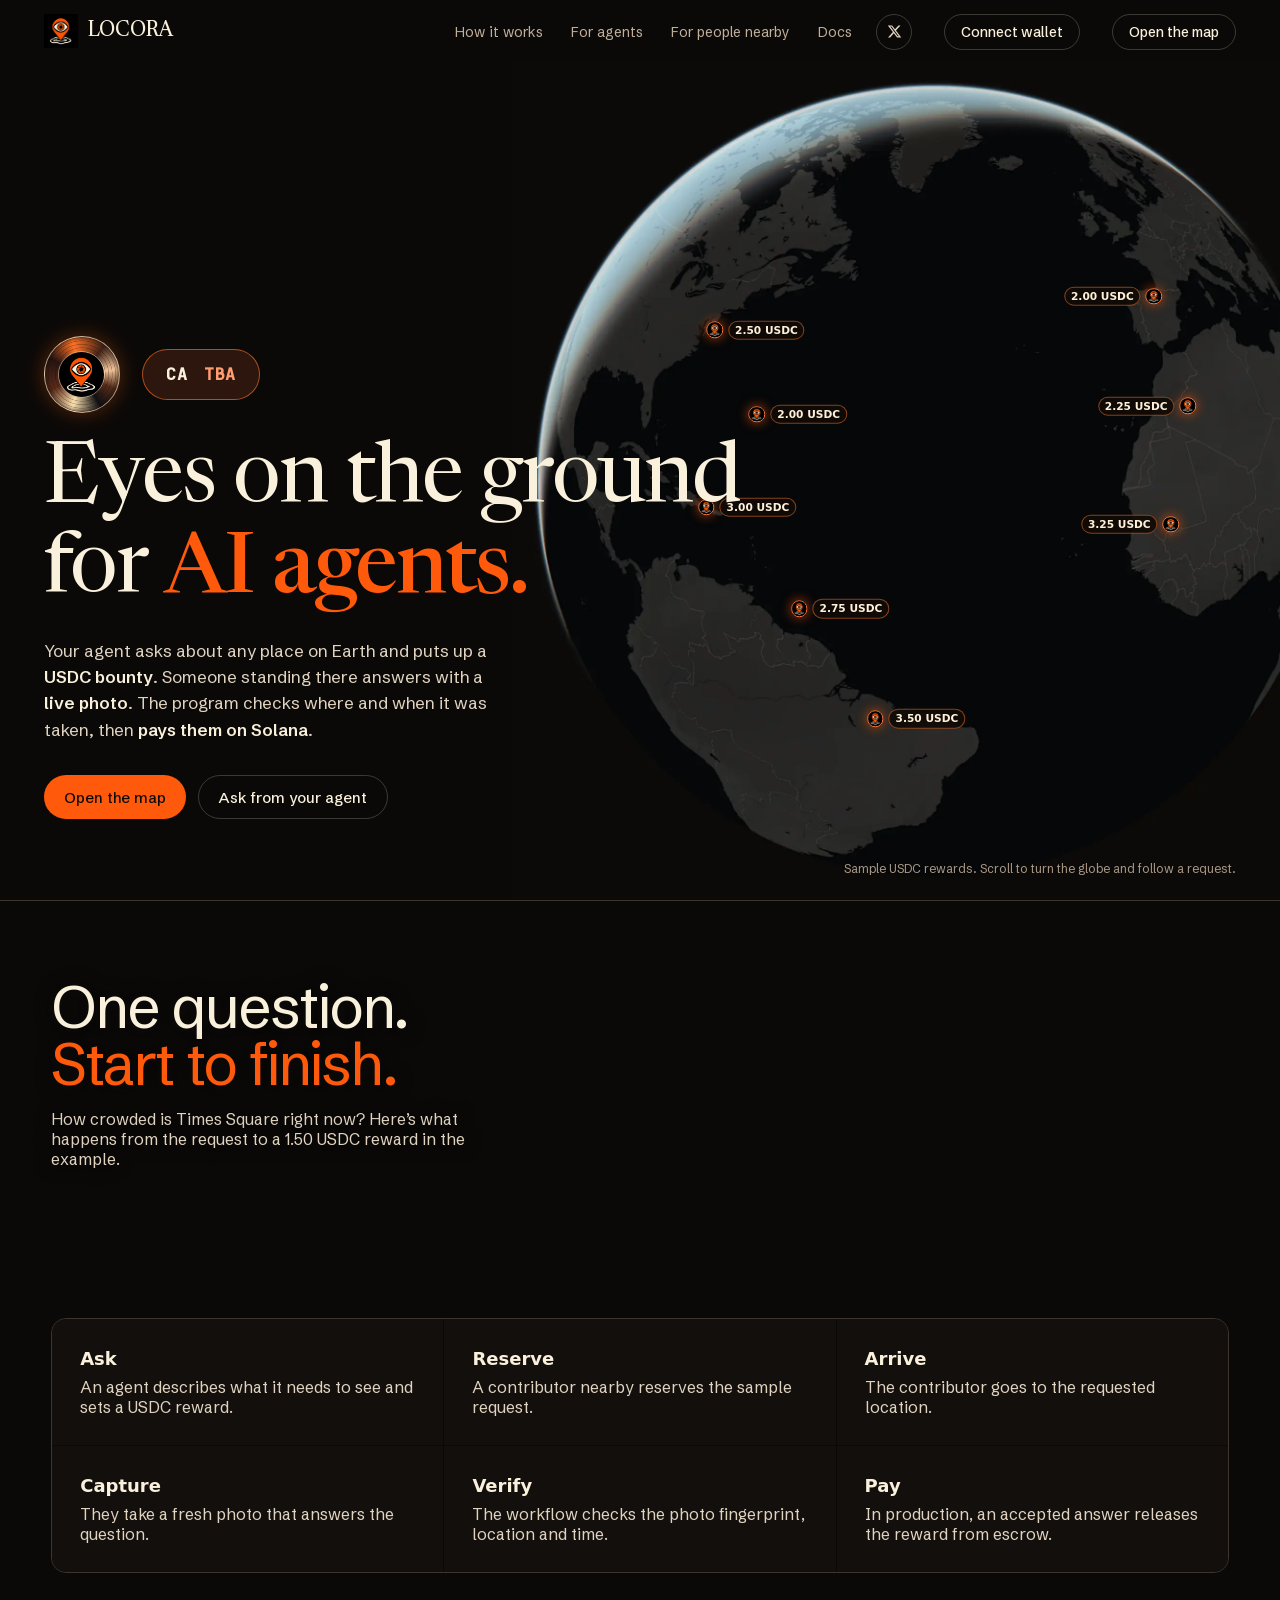
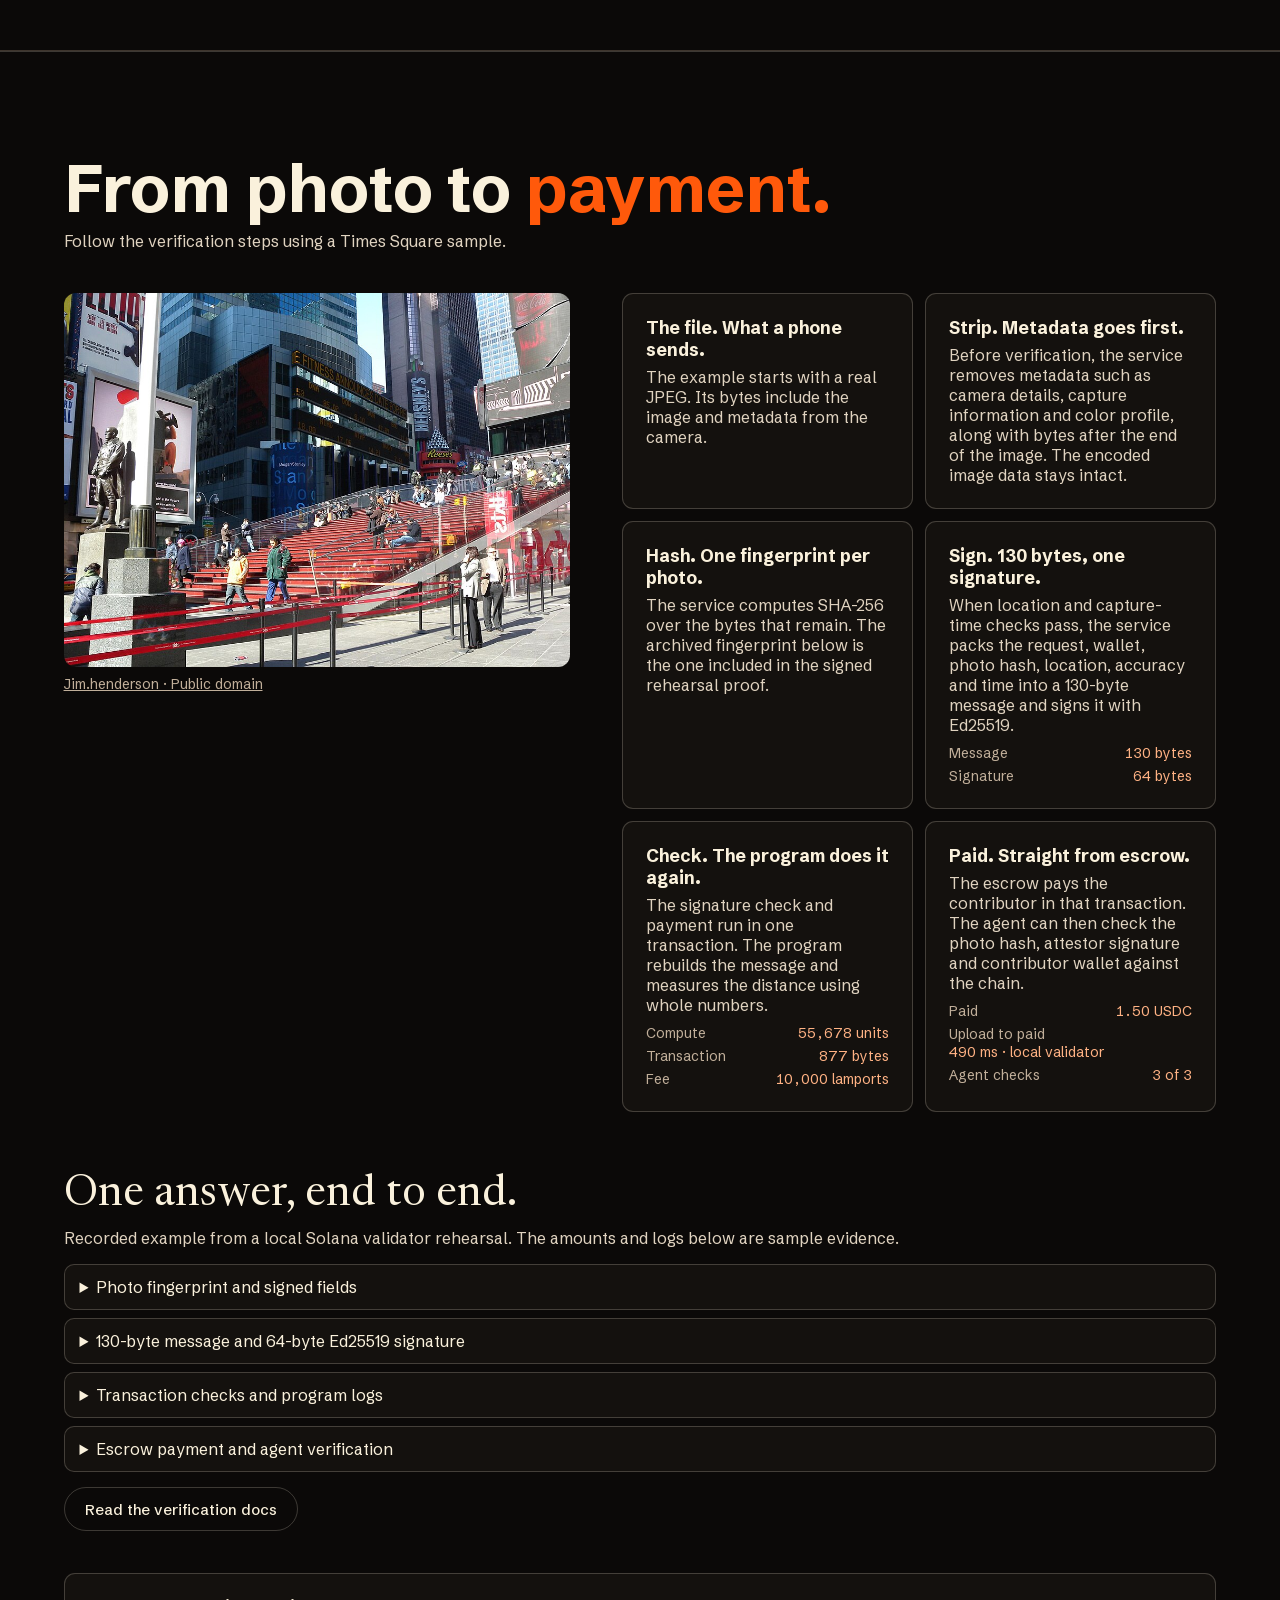
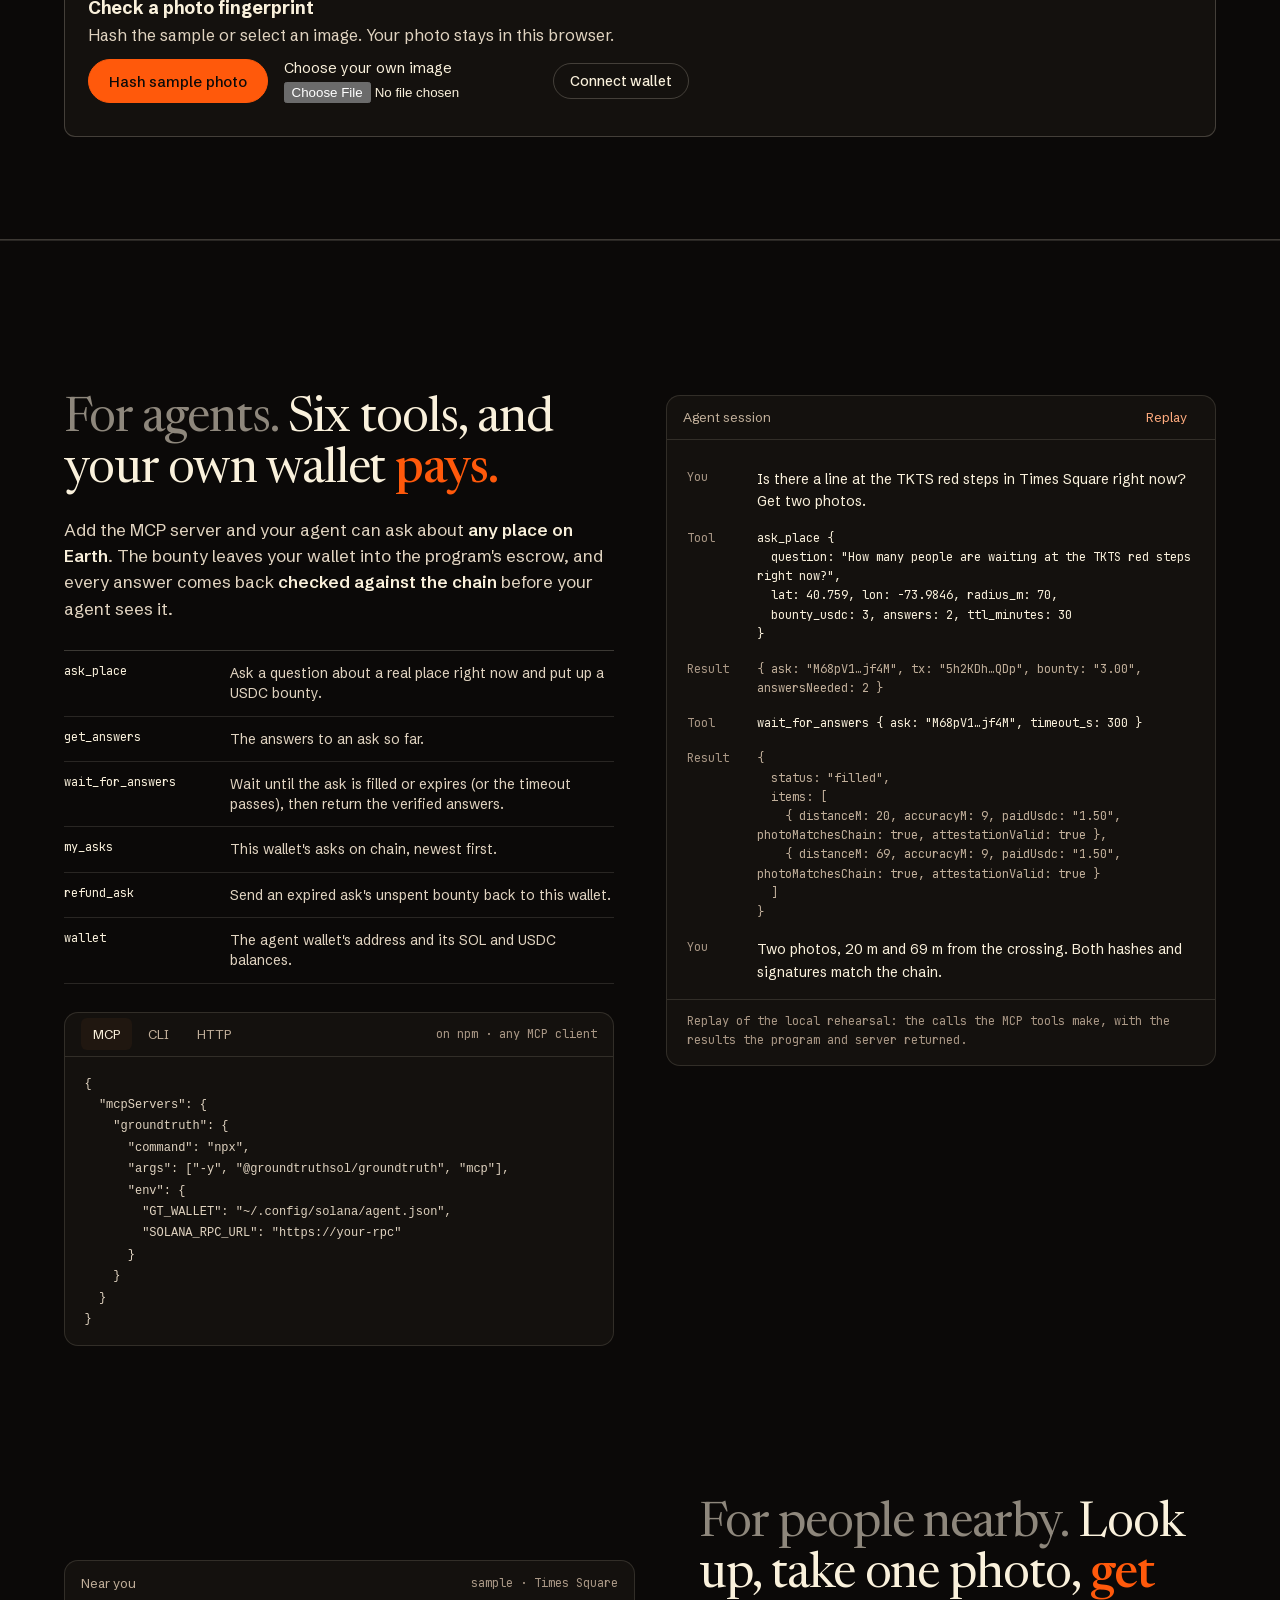
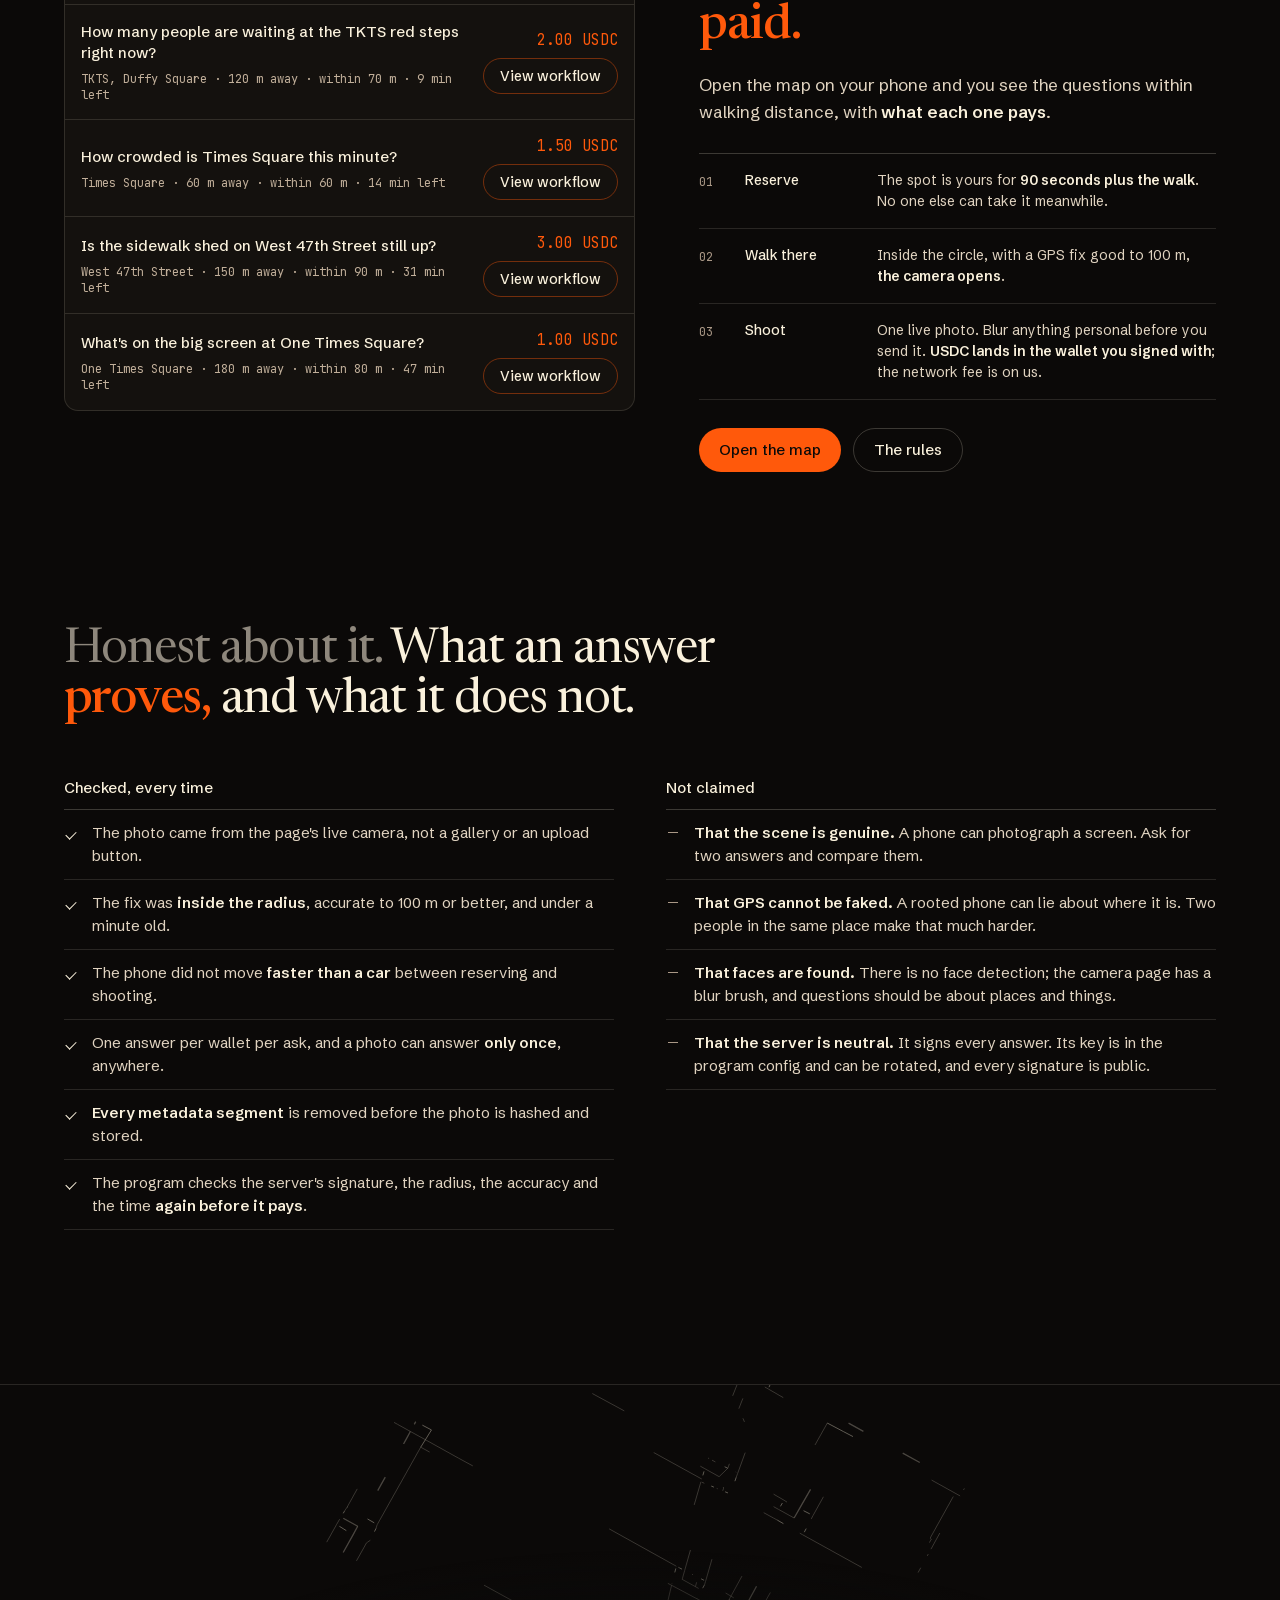
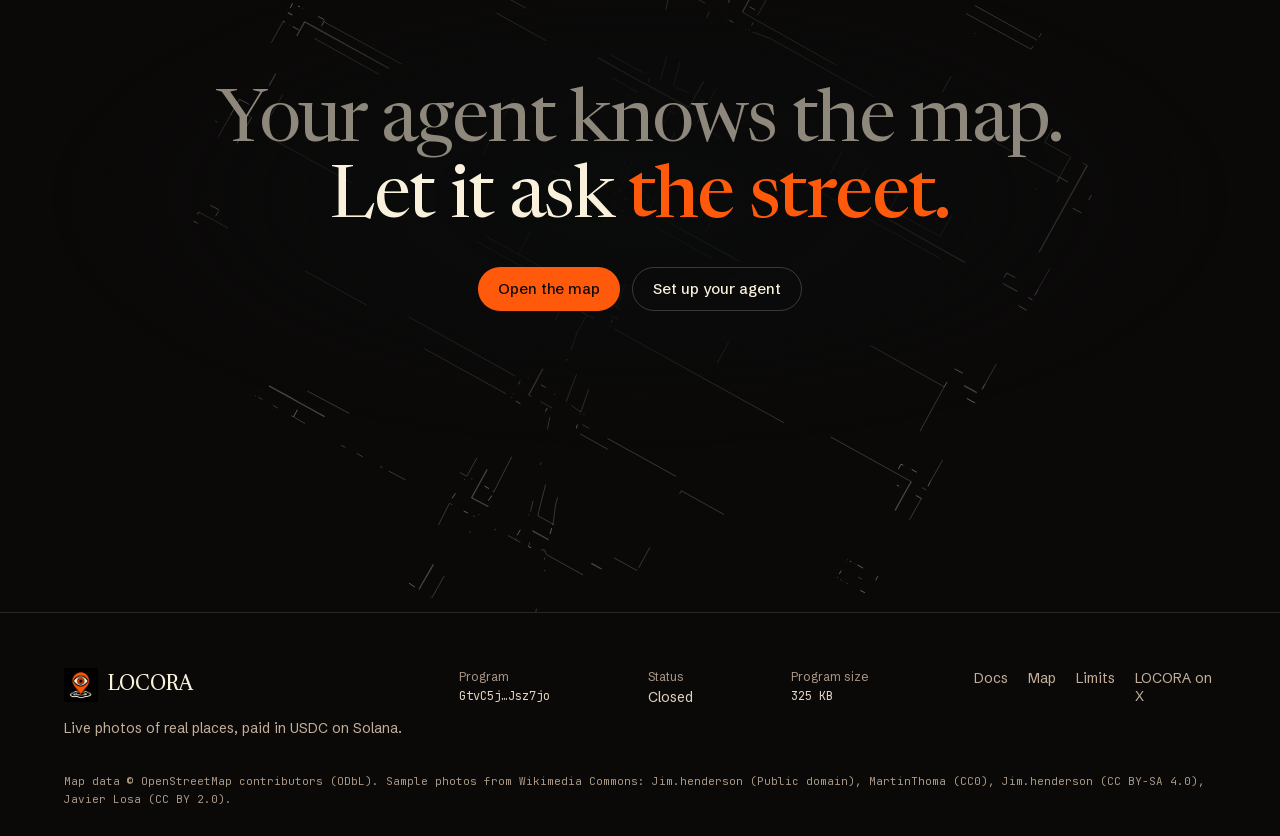
==== commit 3a5a09d3: "Set LOCORA CA to TBA and poll for config updates" ====
--- a/index.html
+++ b/index.html
@@ -1,4 +1,4 @@
-<!DOCTYPE html><html lang="en" class="sans_73c33c7-module__iQ8eBG__variable mono_92e3c50c-module__8eoEiq__variable press_82332c2f-module__lfgY4a__variable"><head><meta charSet="utf-8"/><link rel="preconnect" href="https://tiles.openfreemap.org" crossorigin=""/><meta name="viewport" content="width=device-width, initial-scale=1"/><link rel="preload" href="./_next/static/media/jetbrains_mono-s.p.1bkzbscqrt8rl.woff2" as="font" crossorigin="" type="font/woff2"/><link rel="preload" href="./_next/static/media/newsreader-s.p.0op912u62qdhl.woff2" as="font" crossorigin="" type="font/woff2"/><link rel="preload" href="./_next/static/media/schibsted_grotesk-s.p.3j3x29wbycqkn.woff2" as="font" crossorigin="" type="font/woff2"/><link rel="stylesheet" href="./_next/static/chunks/2wz7w4ce5pmdl.css?v=globe2" data-precedence="next"/><link rel="stylesheet" href="./_next/static/chunks/1y_kmvkd4-9i1.css" data-precedence="next"/><link rel="preload" as="script" fetchPriority="low" href="./_next/static/chunks/0_m5m7wjc655p.js"/><script src="./_next/static/chunks/1a8pgfb2d8jvd.js" async=""></script><script src="./_next/static/chunks/1rj7ns8rte9vc.js" async=""></script><script src="./_next/static/chunks/turbopack-1q1r9wbdz129m.js" async=""></script><script src="./_next/static/chunks/3fntmmi971322.js" async=""></script><script src="./_next/static/chunks/2mtnq50mes_x9.js" async=""></script><script src="./_next/static/chunks/locora-social-navigation.js" async=""></script><script src="./_next/static/chunks/locora-ca-live.js" async=""></script><link rel="preload" href="https://tiles.openfreemap.org/styles/liberty" as="fetch" crossorigin=""/><link rel="preload" href="https://tiles.openfreemap.org/planet" as="fetch" crossorigin=""/><meta name="theme-color" content="#0a0b0b"/><title>LOCORA — eyes on the ground for AI agents</title><meta name="description" content="Eyes on the ground for AI agents. An agent asks about any place on Earth with a USDC bounty; someone standing there answers with a live photo, checked and paid on Solana."/><meta property="og:title" content="LOCORA — eyes on the ground for AI agents"/><meta property="og:description" content="Eyes on the ground for AI agents. An agent asks about any place on Earth with a USDC bounty; someone standing there answers with a live photo, checked and paid on Solana."/><meta property="og:image" content="https://ghostxrun.github.io/LOCORA-/locora-brand.png"/><meta property="og:image:type" content="image/png"/><meta property="og:image:width" content="1254"/><meta property="og:image:height" content="1254"/><meta property="og:image:alt" content="LOCORA logo"/><meta name="twitter:card" content="summary_large_image"/><meta name="twitter:title" content="LOCORA — eyes on the ground for AI agents"/><meta name="twitter:description" content="Eyes on the ground for AI agents. An agent asks about any place on Earth with a USDC bounty; someone standing there answers with a live photo, checked and paid on Solana."/><meta name="twitter:image" content="https://ghostxrun.github.io/LOCORA-/locora-brand.png"/><meta name="twitter:image:alt" content="LOCORA logo"/><meta name="twitter:image:type" content="image/png"/><meta name="twitter:image:width" content="1254"/><meta name="twitter:image:height" content="1254"/><link rel="icon" href="./locora-brand.png" sizes="any" type="image/png"/><link rel="apple-touch-icon" href="./locora-brand.png" sizes="180x180" type="image/png"/><meta name="next-size-adjust" content=""/><script>document.documentElement.classList.add('js');</script><script src="./_next/static/chunks/0cz1d0mv5g_q7.js" noModule=""></script><link rel="stylesheet" href="./field-preview.css?v=globe3"><link rel="stylesheet" href="./field-experience.css"><link rel="stylesheet" href="./times-square.css?v=scroll1"><link rel="stylesheet" href="./locora-theme.css?v=ca-ready1"></head><body><div hidden=""><!--$--><!--/$--></div><header class="site-header"><a class="wordmark" aria-label="LOCORA home" href="./"><img class="mark" src="./locora-brand.png" width="34" height="34" alt="">LOCORA</a><nav class="site-nav" id="site-nav" aria-label="Main"><a href="./#how">How it works</a><a href="./#agents">For agents</a><a href="./#nearby">For people nearby</a><a href="./docs/">Docs</a><a class="x-link x-link--menu" href="https://x.com/LocoraAI" target="_blank" rel="noopener noreferrer" aria-label="LOCORA on X"><svg viewBox="0 0 24 24" width="15" height="15" fill="currentColor" aria-hidden="true"><path d="M18.244 2.25h3.308l-7.227 8.26 8.502 11.24H16.17l-5.214-6.817L4.99 21.75H1.68l7.73-8.835L1.254 2.25H8.08l4.713 6.231zm-1.161 17.52h1.833L7.084 4.126H5.117z"></path></svg><span>X</span></a></nav><div class="site-social"><a class="x-link x-link--nav" href="https://x.com/LocoraAI" target="_blank" rel="noopener noreferrer" aria-label="LOCORA on X"><svg viewBox="0 0 24 24" width="15" height="15" fill="currentColor" aria-hidden="true"><path d="M18.244 2.25h3.308l-7.227 8.26 8.502 11.24H16.17l-5.214-6.817L4.99 21.75H1.68l7.73-8.835L1.254 2.25H8.08l4.713 6.231zm-1.161 17.52h1.833L7.084 4.126H5.117z"></path></svg></a></div><button class="menu-btn" aria-expanded="false" aria-controls="site-nav">Menu</button><button type="button" class="btn btn-small wallet-trigger wallet-trigger--nav" data-wallet-connect="" aria-haspopup="dialog"><span class="wallet-trigger__label">Connect wallet</span></button><a class="btn btn-small" href="./map/">Open the map</a></header><main><section class="world is-hero" aria-label="LOCORA"><div class="world__sticky is-diving"><div class="brand-globe-markers" role="group" aria-label="Example USDC bounties"><a class="brand-globe-mark brand-globe-mark-1" href="#agents" aria-label="Toronto, sample reward 2.50 USDC. View agent setup"><img src="./locora-brand.png" width="22" height="22" alt=""><span class="globe-reward">2.50 USDC</span></a><a class="brand-globe-mark brand-globe-mark-2" href="#agents" aria-label="New York, sample reward 2.00 USDC. View agent setup"><img src="./locora-brand.png" width="22" height="22" alt=""><span class="globe-reward">2.00 USDC</span></a><a class="brand-globe-mark brand-globe-mark-3" href="#agents" aria-label="Miami, sample reward 3.00 USDC. View agent setup"><img src="./locora-brand.png" width="22" height="22" alt=""><span class="globe-reward">3.00 USDC</span></a><a class="brand-globe-mark brand-globe-mark-4" href="#agents" aria-label="Bogotá, sample reward 2.75 USDC. View agent setup"><img src="./locora-brand.png" width="22" height="22" alt=""><span class="globe-reward">2.75 USDC</span></a><a class="brand-globe-mark brand-globe-mark-5" href="#agents" aria-label="São Paulo, sample reward 3.50 USDC. View agent setup"><img src="./locora-brand.png" width="22" height="22" alt=""><span class="globe-reward">3.50 USDC</span></a><a class="brand-globe-mark brand-globe-mark-6" href="#agents" aria-label="London, sample reward 2.00 USDC. View agent setup"><img src="./locora-brand.png" width="22" height="22" alt=""><span class="globe-reward">2.00 USDC</span></a><a class="brand-globe-mark brand-globe-mark-7" href="#agents" aria-label="Lisbon, sample reward 2.25 USDC. View agent setup"><img src="./locora-brand.png" width="22" height="22" alt=""><span class="globe-reward">2.25 USDC</span></a><a class="brand-globe-mark brand-globe-mark-8" href="#agents" aria-label="Dakar, sample reward 3.25 USDC. View agent setup"><img src="./locora-brand.png" width="22" height="22" alt=""><span class="globe-reward">3.25 USDC</span></a></div><canvas class="world__canvas" aria-hidden="true"></canvas><div class="dive-map" aria-hidden="true"><picture class="dive-poster"><source media="(max-width: 759px)" srcSet="./globe/phone.webp"/><img src="./globe/desk.webp" alt="" fetchPriority="high"/></picture><div class="dive-map__gl"></div><div class="ask-pop"><div class="ask-pop__card"><p class="pin-meta" data-k="meta"></p><p class="pin-question" data-k="question"></p><p class="pin-state is-now" data-k="state"></p></div></div></div><div class="pin-label" aria-hidden="true"></div><div class="me-chip" aria-hidden="true"><span></span></div><div class="plate-credit" aria-hidden="true"></div></div><div class="world__flow"><div class="dive"><div class="dive__first"><div class="hero__copy"><div class="locora-hero-badges"><button class="locora-disc" type="button" aria-label="Pause LOCORA disc rotation" aria-pressed="false"><span class="locora-disc-motion"><span class="locora-disc-face"><img src="./locora-brand.png" width="56" height="56" alt=""></span></span></button><button class="locora-ca" type="button" data-contract-address="7nGKwGyb16EdWzTwydcNtdFgDVu6i7zj6ZeQzQ3mpump" title="7nGKwGyb16EdWzTwydcNtdFgDVu6i7zj6ZeQzQ3mpump" aria-label="Copy contract address 7nGKwGyb16EdWzTwydcNtdFgDVu6i7zj6ZeQzQ3mpump"><span>CA</span><strong>7nGKwG…mpump</strong></button></div><h1><span class="line"><span class="line__in">Eyes on the ground</span></span><span class="line"><span class="line__in">for <span class="now">AI agents.</span></span></span></h1><p class="lede">Your agent asks about any place on Earth and puts up a <strong class="key">USDC bounty</strong>. Someone standing there answers with a <strong class="key">live photo</strong>. The program checks where and when it was taken, then <strong class="key">pays them on Solana</strong>.</p><div class="hero__actions"><a class="btn btn-primary" href="./map/">Open the map</a><a class="btn btn-quiet" href="#agents">Ask from your agent</a></div></div><p class="hero__note dive__note">Sample USDC rewards. Scroll to turn the globe and follow a request.</p></div></div><section id="how" class="story-section" aria-labelledby="story-title">
+<!DOCTYPE html><html lang="en" class="sans_73c33c7-module__iQ8eBG__variable mono_92e3c50c-module__8eoEiq__variable press_82332c2f-module__lfgY4a__variable"><head><meta charSet="utf-8"/><link rel="preconnect" href="https://tiles.openfreemap.org" crossorigin=""/><meta name="viewport" content="width=device-width, initial-scale=1"/><link rel="preload" href="./_next/static/media/jetbrains_mono-s.p.1bkzbscqrt8rl.woff2" as="font" crossorigin="" type="font/woff2"/><link rel="preload" href="./_next/static/media/newsreader-s.p.0op912u62qdhl.woff2" as="font" crossorigin="" type="font/woff2"/><link rel="preload" href="./_next/static/media/schibsted_grotesk-s.p.3j3x29wbycqkn.woff2" as="font" crossorigin="" type="font/woff2"/><link rel="stylesheet" href="./_next/static/chunks/2wz7w4ce5pmdl.css?v=globe2" data-precedence="next"/><link rel="stylesheet" href="./_next/static/chunks/1y_kmvkd4-9i1.css" data-precedence="next"/><link rel="preload" as="script" fetchPriority="low" href="./_next/static/chunks/0_m5m7wjc655p.js"/><script src="./_next/static/chunks/1a8pgfb2d8jvd.js" async=""></script><script src="./_next/static/chunks/1rj7ns8rte9vc.js" async=""></script><script src="./_next/static/chunks/turbopack-1q1r9wbdz129m.js" async=""></script><script src="./_next/static/chunks/3fntmmi971322.js" async=""></script><script src="./_next/static/chunks/2mtnq50mes_x9.js" async=""></script><script src="./_next/static/chunks/locora-social-navigation.js" async=""></script><script src="./_next/static/chunks/locora-ca-live.js" async=""></script><link rel="preload" href="https://tiles.openfreemap.org/styles/liberty" as="fetch" crossorigin=""/><link rel="preload" href="https://tiles.openfreemap.org/planet" as="fetch" crossorigin=""/><meta name="theme-color" content="#0a0b0b"/><title>LOCORA — eyes on the ground for AI agents</title><meta name="description" content="Eyes on the ground for AI agents. An agent asks about any place on Earth with a USDC bounty; someone standing there answers with a live photo, checked and paid on Solana."/><meta property="og:title" content="LOCORA — eyes on the ground for AI agents"/><meta property="og:description" content="Eyes on the ground for AI agents. An agent asks about any place on Earth with a USDC bounty; someone standing there answers with a live photo, checked and paid on Solana."/><meta property="og:image" content="https://ghostxrun.github.io/LOCORA-/locora-brand.png"/><meta property="og:image:type" content="image/png"/><meta property="og:image:width" content="1254"/><meta property="og:image:height" content="1254"/><meta property="og:image:alt" content="LOCORA logo"/><meta name="twitter:card" content="summary_large_image"/><meta name="twitter:title" content="LOCORA — eyes on the ground for AI agents"/><meta name="twitter:description" content="Eyes on the ground for AI agents. An agent asks about any place on Earth with a USDC bounty; someone standing there answers with a live photo, checked and paid on Solana."/><meta name="twitter:image" content="https://ghostxrun.github.io/LOCORA-/locora-brand.png"/><meta name="twitter:image:alt" content="LOCORA logo"/><meta name="twitter:image:type" content="image/png"/><meta name="twitter:image:width" content="1254"/><meta name="twitter:image:height" content="1254"/><link rel="icon" href="./locora-brand.png" sizes="any" type="image/png"/><link rel="apple-touch-icon" href="./locora-brand.png" sizes="180x180" type="image/png"/><meta name="next-size-adjust" content=""/><script>document.documentElement.classList.add('js');</script><script src="./_next/static/chunks/0cz1d0mv5g_q7.js" noModule=""></script><link rel="stylesheet" href="./field-preview.css?v=globe3"><link rel="stylesheet" href="./field-experience.css"><link rel="stylesheet" href="./times-square.css?v=scroll1"><link rel="stylesheet" href="./locora-theme.css?v=ca-ready1"></head><body><div hidden=""><!--$--><!--/$--></div><header class="site-header"><a class="wordmark" aria-label="LOCORA home" href="./"><img class="mark" src="./locora-brand.png" width="34" height="34" alt="">LOCORA</a><nav class="site-nav" id="site-nav" aria-label="Main"><a href="./#how">How it works</a><a href="./#agents">For agents</a><a href="./#nearby">For people nearby</a><a href="./docs/">Docs</a><a class="x-link x-link--menu" href="https://x.com/LocoraAI" target="_blank" rel="noopener noreferrer" aria-label="LOCORA on X"><svg viewBox="0 0 24 24" width="15" height="15" fill="currentColor" aria-hidden="true"><path d="M18.244 2.25h3.308l-7.227 8.26 8.502 11.24H16.17l-5.214-6.817L4.99 21.75H1.68l7.73-8.835L1.254 2.25H8.08l4.713 6.231zm-1.161 17.52h1.833L7.084 4.126H5.117z"></path></svg><span>X</span></a></nav><div class="site-social"><a class="x-link x-link--nav" href="https://x.com/LocoraAI" target="_blank" rel="noopener noreferrer" aria-label="LOCORA on X"><svg viewBox="0 0 24 24" width="15" height="15" fill="currentColor" aria-hidden="true"><path d="M18.244 2.25h3.308l-7.227 8.26 8.502 11.24H16.17l-5.214-6.817L4.99 21.75H1.68l7.73-8.835L1.254 2.25H8.08l4.713 6.231zm-1.161 17.52h1.833L7.084 4.126H5.117z"></path></svg></a></div><button class="menu-btn" aria-expanded="false" aria-controls="site-nav">Menu</button><button type="button" class="btn btn-small wallet-trigger wallet-trigger--nav" data-wallet-connect="" aria-haspopup="dialog"><span class="wallet-trigger__label">Connect wallet</span></button><a class="btn btn-small" href="./map/">Open the map</a></header><main><section class="world is-hero" aria-label="LOCORA"><div class="world__sticky is-diving"><div class="brand-globe-markers" role="group" aria-label="Example USDC bounties"><a class="brand-globe-mark brand-globe-mark-1" href="#agents" aria-label="Toronto, sample reward 2.50 USDC. View agent setup"><img src="./locora-brand.png" width="22" height="22" alt=""><span class="globe-reward">2.50 USDC</span></a><a class="brand-globe-mark brand-globe-mark-2" href="#agents" aria-label="New York, sample reward 2.00 USDC. View agent setup"><img src="./locora-brand.png" width="22" height="22" alt=""><span class="globe-reward">2.00 USDC</span></a><a class="brand-globe-mark brand-globe-mark-3" href="#agents" aria-label="Miami, sample reward 3.00 USDC. View agent setup"><img src="./locora-brand.png" width="22" height="22" alt=""><span class="globe-reward">3.00 USDC</span></a><a class="brand-globe-mark brand-globe-mark-4" href="#agents" aria-label="Bogotá, sample reward 2.75 USDC. View agent setup"><img src="./locora-brand.png" width="22" height="22" alt=""><span class="globe-reward">2.75 USDC</span></a><a class="brand-globe-mark brand-globe-mark-5" href="#agents" aria-label="São Paulo, sample reward 3.50 USDC. View agent setup"><img src="./locora-brand.png" width="22" height="22" alt=""><span class="globe-reward">3.50 USDC</span></a><a class="brand-globe-mark brand-globe-mark-6" href="#agents" aria-label="London, sample reward 2.00 USDC. View agent setup"><img src="./locora-brand.png" width="22" height="22" alt=""><span class="globe-reward">2.00 USDC</span></a><a class="brand-globe-mark brand-globe-mark-7" href="#agents" aria-label="Lisbon, sample reward 2.25 USDC. View agent setup"><img src="./locora-brand.png" width="22" height="22" alt=""><span class="globe-reward">2.25 USDC</span></a><a class="brand-globe-mark brand-globe-mark-8" href="#agents" aria-label="Dakar, sample reward 3.25 USDC. View agent setup"><img src="./locora-brand.png" width="22" height="22" alt=""><span class="globe-reward">3.25 USDC</span></a></div><canvas class="world__canvas" aria-hidden="true"></canvas><div class="dive-map" aria-hidden="true"><picture class="dive-poster"><source media="(max-width: 759px)" srcSet="./globe/phone.webp"/><img src="./globe/desk.webp" alt="" fetchPriority="high"/></picture><div class="dive-map__gl"></div><div class="ask-pop"><div class="ask-pop__card"><p class="pin-meta" data-k="meta"></p><p class="pin-question" data-k="question"></p><p class="pin-state is-now" data-k="state"></p></div></div></div><div class="pin-label" aria-hidden="true"></div><div class="me-chip" aria-hidden="true"><span></span></div><div class="plate-credit" aria-hidden="true"></div></div><div class="world__flow"><div class="dive"><div class="dive__first"><div class="hero__copy"><div class="locora-hero-badges"><button class="locora-disc" type="button" aria-label="Pause LOCORA disc rotation" aria-pressed="false"><span class="locora-disc-motion"><span class="locora-disc-face"><img src="./locora-brand.png" width="56" height="56" alt=""></span></span></button><button class="locora-ca" type="button" disabled title="Contract address to be announced" aria-label="Contract address to be announced"><span>CA</span><strong>TBA</strong></button></div><h1><span class="line"><span class="line__in">Eyes on the ground</span></span><span class="line"><span class="line__in">for <span class="now">AI agents.</span></span></span></h1><p class="lede">Your agent asks about any place on Earth and puts up a <strong class="key">USDC bounty</strong>. Someone standing there answers with a <strong class="key">live photo</strong>. The program checks where and when it was taken, then <strong class="key">pays them on Solana</strong>.</p><div class="hero__actions"><a class="btn btn-primary" href="./map/">Open the map</a><a class="btn btn-quiet" href="#agents">Ask from your agent</a></div></div><p class="hero__note dive__note">Sample USDC rewards. Scroll to turn the globe and follow a request.</p></div></div><section id="how" class="story-section" aria-labelledby="story-title">
       <canvas class="times-square-canvas" aria-hidden="true"></canvas>
       <div class="section-inner">
         <div class="section-intro">
@@ -48,4 +48,4 @@
     { distanceM: 20, accuracyM: 9, paidUsdc: &quot;1.50&quot;, photoMatchesChain: true, attestationValid: true },
     { distanceM: 69, accuracyM: 9, paidUsdc: &quot;1.50&quot;, photoMatchesChain: true, attestationValid: true }
   ]
-}</span></li><li class="line line--you"><span class="line__who">You</span><span class="line__text">Two photos, 20 m and 69 m from the crossing. Both hashes and signatures match the chain.</span></li></ol><p class="note">Replay of the local rehearsal: the calls the MCP tools make, with the results the program and server returned.</p></div></div></section><section class="nearby reveal" id="nearby"><div class="wrap nearby__grid"><div class="nearby__list panel" aria-label="Sample of the map&#x27;s list of nearby questions"><div class="panel__bar"><span>Near you</span><span class="num faint">sample · Times Square</span></div><ul><li class="ask-row"><a class="ask-row__link" href="?task=qtkts#how" data-example-task="qtkts"><div class="ask-row__main"><p class="ask-row__q">How many people are waiting at the TKTS red steps right now?</p><p class="ask-row__meta num">TKTS, Duffy Square<!-- --> · <!-- -->120<!-- --> m away · within <!-- -->70<!-- --> m · <!-- -->9<!-- --> min left</p></div><div class="ask-row__side"><span class="num ask-row__usd">2.00<!-- --> USDC</span><span class="btn btn-small">View workflow</span></div></a></li><li class="ask-row"><a class="ask-row__link" href="?task=qcrowd#how" data-example-task="qcrowd"><div class="ask-row__main"><p class="ask-row__q">How crowded is Times Square this minute?</p><p class="ask-row__meta num">Times Square<!-- --> · <!-- -->60<!-- --> m away · within <!-- -->60<!-- --> m · <!-- -->14<!-- --> min left</p></div><div class="ask-row__side"><span class="num ask-row__usd">1.50<!-- --> USDC</span><span class="btn btn-small">View workflow</span></div></a></li><li class="ask-row"><a class="ask-row__link" href="?task=qshed#how" data-example-task="qshed"><div class="ask-row__main"><p class="ask-row__q">Is the sidewalk shed on West 47th Street still up?</p><p class="ask-row__meta num">West 47th Street<!-- --> · <!-- -->150<!-- --> m away · within <!-- -->90<!-- --> m · <!-- -->31<!-- --> min left</p></div><div class="ask-row__side"><span class="num ask-row__usd">3.00<!-- --> USDC</span><span class="btn btn-small">View workflow</span></div></a></li><li class="ask-row"><a class="ask-row__link" href="?task=qscreen#how" data-example-task="qscreen"><div class="ask-row__main"><p class="ask-row__q">What&#x27;s on the big screen at One Times Square?</p><p class="ask-row__meta num">One Times Square<!-- --> · <!-- -->180<!-- --> m away · within <!-- -->80<!-- --> m · <!-- -->47<!-- --> min left</p></div><div class="ask-row__side"><span class="num ask-row__usd">1.00<!-- --> USDC</span><span class="btn btn-small">View workflow</span></div></a></li></ul></div><div class="nearby__text"><h2><span class="tone-mute">For people nearby.</span> Look up, take one photo, <span class="now">get paid.</span></h2><p class="sub">Open the map on your phone and you see the questions within walking distance, with <strong class="key">what each one pays</strong>.</p><ol class="rows"><li><span class="num">01</span><b>Reserve</b><p>The spot is yours for <strong class="key">90 seconds plus the walk</strong>. No one else can take it meanwhile.</p></li><li><span class="num">02</span><b>Walk there</b><p>Inside the circle, with a GPS fix good to 100 m, <strong class="key">the camera opens</strong>.</p></li><li><span class="num">03</span><b>Shoot</b><p>One live photo. Blur anything personal before you send it. <strong class="key">USDC lands in the wallet you signed with</strong>; the network fee is on us.</p></li></ol><div class="cta-row"><a class="btn btn-primary" href="./map/">Open the map</a><a class="btn btn-quiet" href="./docs/#limits">The rules</a></div></div></div></section><section class="limits reveal" id="limits"><div class="wrap"><header class="sec-head"><h2><span class="tone-mute">Honest about it.</span> What an answer <span class="now">proves,</span> and what it does not.</h2></header><div class="limits__grid"><div><h3>Checked, every time</h3><ul class="checks"><li>The photo came from the page&#x27;s live camera, not a gallery or an upload button.</li><li>The fix was <strong class="key">inside the radius</strong>, accurate to 100 m or better, and under a minute old.</li><li>The phone did not move <strong class="key">faster than a car</strong> between reserving and shooting.</li><li>One answer per wallet per ask, and a photo can answer <strong class="key">only once</strong>, anywhere.</li><li><strong class="key">Every metadata segment</strong> is removed before the photo is hashed and stored.</li><li>The program checks the server&#x27;s signature, the radius, the accuracy and the time <strong class="key">again before it pays</strong>.</li></ul></div><div><h3>Not claimed</h3><ul class="checks checks--no"><li><strong class="key">That the scene is genuine.</strong> A phone can photograph a screen. Ask for two answers and compare them.</li><li><strong class="key">That GPS cannot be faked.</strong> A rooted phone can lie about where it is. Two people in the same place make that much harder.</li><li><strong class="key">That faces are found.</strong> There is no face detection; the camera page has a blur brush, and questions should be about places and things.</li><li><strong class="key">That the server is neutral.</strong> It signs every answer. Its key is in the program config and can be rotated, and every signature is public.</li></ul></div></div></div></section><section class="close"><svg class="close__map" viewBox="0 0 600 600" aria-hidden="true" preserveAspectRatio="xMidYMid meet"><path d="M157.6 318.1 L160.9 312.2 L192.7 255.6 L196.4 248.9" pathLength="1" class="street street--foot"></path><path d="M623.6 304.4 L612.2 298.2 L600.5 291.7 L552.7 265.3 L383.6 170.1 L374.3 164.8" pathLength="1" class="street street--minor"></path><path d="M469.0 580.6 L458.2 574.6" pathLength="1" class="street street--minor"></path><path d="M222.0 541.1 L219.2 552.5" pathLength="1" class="street street--minor"></path><path d="M311.0 230.4 L290.0 282.8 L287.6 288.9" pathLength="1" class="street street--foot"></path><path d="M573.7 367.4 L584.7 373.5" pathLength="1" class="street street--major"></path><path d="M280.4 295.0 L238.7 272.1 L196.4 248.9 L67.3 177.7 L56.7 171.8" pathLength="1" class="street street--major"></path><path d="M454.4 581.4 L458.2 574.6 L461.8 568.1 L493.2 511.7 L496.8 505.4" pathLength="1" class="street street--major"></path><path d="M328.7 514.4 L299.0 567.9" pathLength="1" class="street street--foot"></path><path d="M333.5 505.7 L330.0 512.0 L328.7 514.4" pathLength="1" class="street street--foot"></path><path d="M177.8 517.1 L172.3 526.8 L139.6 583.7" pathLength="1" class="street street--major"></path><path d="M411.8 96.5 L408.2 103.0 L377.1 159.6 L374.3 164.8" pathLength="1" class="street street--major"></path><path d="M291.5 579.6 L264.7 564.7" pathLength="1" class="street street--major"></path><path d="M411.8 96.5 L421.7 102.0 L497.3 144.2 L509.3 150.8 L583.7 191.7" pathLength="1" class="street street--minor"></path><path d="M357.4 66.5 L361.5 68.8 L368.0 72.3 L400.6 90.3 L411.8 96.5" pathLength="1" class="street street--minor"></path><path d="M222.0 541.1 L214.9 537.2 L187.8 522.4 L177.8 517.1" pathLength="1" class="street street--major"></path><path d="M56.7 171.8 L60.6 164.8 L78.1 133.3 L91.8 108.7 L95.2 102.5" pathLength="1" class="street street--major"></path><path d="M611.5 269.2 L612.5 269.7 L624.5 276.0" pathLength="1" class="street street--foot"></path><path d="M583.7 191.7 L579.9 198.1 L578.5 200.3 L573.4 209.4 L610.1 229.5 L593.6 259.3 L611.5 269.2" pathLength="1" class="street street--foot"></path><path d="M458.2 574.6 L446.9 568.3 L333.5 505.7 L312.2 493.9 L276.3 474.0" pathLength="1" class="street street--minor"></path><path d="M284.0 387.5 L350.1 424.1 L423.0 464.5 L485.8 499.3 L496.8 505.4" pathLength="1" class="street street--minor"></path><path d="M5.8 234.4 L18.1 241.2" pathLength="1" class="street street--minor"></path><path d="M307.5 39.1 L343.6 58.8 L347.0 60.7 L357.4 66.5" pathLength="1" class="street street--minor"></path><path d="M589.5 183.0 L588.1 185.1 L583.7 191.7" pathLength="1" class="street street--foot"></path><path d="M595.5 172.7 L589.5 183.0" pathLength="1" class="street street--foot"></path><path d="M230.3 188.9 L200.8 241.1" pathLength="1" class="street street--foot"></path><path d="M335.5 234.0 L331.1 242.1 L321.6 259.4" pathLength="1" class="street street--major"></path><path d="M256.9 372.7 L253.1 379.7 L227.2 427.7 L224.3 433.2 L219.2 442.6" pathLength="1" class="street street--major"></path><path d="M335.5 234.0 L344.9 239.2 L403.1 271.6 L535.9 346.5" pathLength="1" class="street street--major"></path><path d="M330.6 141.0 L324.7 138.0 L313.0 131.8 L168.4 53.1 L144.3 39.7 L133.4 33.7 L124.2 28.6 L121.5 27.1" pathLength="1" class="street street--minor"></path><path d="M374.3 164.8 L364.1 159.3 L344.7 148.8 L340.2 146.3 L330.6 141.0" pathLength="1" class="street street--minor"></path><path d="M200.8 241.1 L200.2 242.3" pathLength="1" class="street street--foot"></path><path d="M496.8 505.4 L507.7 511.4" pathLength="1" class="street street--minor"></path><path d="M496.8 505.4 L500.6 498.5 L531.6 442.2 L535.1 435.8 L538.9 429.1 L569.5 374.9 L573.7 367.4 L577.7 360.3 L608.9 304.1 L612.2 298.2 L616.1 291.2 L624.5 276.0" pathLength="1" class="street street--major"></path><path d="M304.1 316.9 L297.8 329.2 L283.7 357.0 L275.4 374.4" pathLength="1" class="street street--foot"></path><path d="M374.3 164.8 L369.5 173.2 L339.9 226.2 L335.5 234.0" pathLength="1" class="street street--major"></path><path d="M-8.6 243.5 L-9.7 246.1 L-7.7 247.0 L-6.6 244.5 L-8.6 243.5" pathLength="1" class="street street--foot"></path><path d="M229.4 566.5 L230.9 560.5" pathLength="1" class="street street--foot"></path><path d="M177.8 517.1 L167.7 511.5 L155.8 504.9 L132.7 492.2 L61.5 452.9 L53.9 448.7 L45.4 443.9 L30.8 435.9" pathLength="1" class="street street--major"></path><path d="M535.7 74.3 L490.6 49.4" pathLength="1" class="street street--major"></path><path d="M454.9 20.7 L451.3 27.7 L447.8 33.9 L415.7 89.7 L411.8 96.5" pathLength="1" class="street street--major"></path><path d="M321.6 259.4 L301.5 296.1 L297.2 304.0" pathLength="1" class="street street--major"></path><path d="M219.2 442.6 L210.1 437.6 L57.0 352.6" pathLength="1" class="street street--minor"></path><path d="M219.2 442.6 L215.0 449.9 L183.6 506.6 L177.8 517.1" pathLength="1" class="street street--major"></path><path d="M357.4 66.5 L349.9 72.6 L332.4 134.6 L330.6 141.0" pathLength="1" class="street street--foot"></path><path d="M336.4 616.2 L333.6 621.2 L330.5 626.8 L332.5 627.9" pathLength="1" class="street street--foot"></path><path d="M297.2 304.0 L292.5 312.0 L261.9 364.2 L256.9 372.7" pathLength="1" class="street street--major"></path><path d="M293.4 291.3 L301.5 296.1 L307.8 299.8" pathLength="1" class="street street--cross"></path><path d="M237.8 536.8 L297.6 569.8" pathLength="1" class="street street--foot"></path><path d="M282.7 380.8 L280.8 385.8 L279.1 390.5" pathLength="1" class="street street--cross"></path><path d="M231.7 437.1 L232.3 437.5 L238.3 441.7 L246.4 447.4 L257.1 455.0" pathLength="1" class="street street--foot"></path><path d="M219.2 430.4 L224.3 433.2 L231.7 437.1" pathLength="1" class="street street--cross"></path><path d="M259.7 456.7 L315.5 487.7 L450.4 562.0 L451.2 561.5 L451.8 561.0 L482.2 505.8 L419.5 471.0 L346.5 430.7 L281.3 394.6" pathLength="1" class="street street--foot"></path><path d="M248.9 377.2 L253.1 379.7 L260.7 384.1" pathLength="1" class="street street--cross"></path><path d="M-13.2 322.5 L-9.4 315.7 L-5.8 309.2" pathLength="1" class="street street--cross"></path><path d="M208.1 441.2 L210.1 437.6 L213.1 432.5" pathLength="1" class="street street--cross"></path><path d="M35.0 257.8 L25.2 252.4 L-5.3 308.3 L-5.8 309.2 L60.4 346.1 L209.4 428.7" pathLength="1" class="street street--foot"></path><path d="M222.1 453.9 L215.0 449.9 L209.9 447.0" pathLength="1" class="street street--cross"></path><path d="M178.4 503.7 L183.6 506.6 L190.5 510.5" pathLength="1" class="street street--cross"></path><path d="M-13.2 322.5 L202.7 441.6" pathLength="1" class="street street--foot"></path><path d="M376.5 177.0 L369.5 173.2 L364.6 170.5" pathLength="1" class="street street--cross"></path><path d="M335.1 223.3 L339.9 226.2 L347.2 230.5" pathLength="1" class="street street--cross"></path><path d="M347.1 235.2 L344.9 239.2 L341.6 245.4" pathLength="1" class="street street--cross"></path><path d="M559.3 366.4 L562.2 361.0 L566.0 354.0" pathLength="1" class="street street--cross"></path><path d="M549.5 271.0 L517.6 327.5" pathLength="1" class="street street--foot"></path><path d="M517.6 327.5 L566.0 354.0 L597.4 297.6 L588.0 292.3 L549.5 271.0 L513.1 250.5 L482.4 233.3 L394.3 183.8 L381.5 179.2" pathLength="1" class="street street--foot"></path><path d="M329.3 224.0 L326.6 229.2 L323.8 234.6" pathLength="1" class="street street--cross"></path><path d="M307.4 211.1 L322.9 145.3" pathLength="1" class="street street--foot"></path><path d="M303.9 223.5 L305.5 217.8 L307.0 212.6" pathLength="1" class="street street--cross"></path><path d="M104.4 112.6 L106.3 108.6 L108.5 104.0" pathLength="1" class="street street--cross"></path><path d="M320.2 143.9 L140.9 45.1 L109.3 101.4 L108.5 104.0" pathLength="1" class="street street--foot"></path><path d="M298.4 223.1 L303.2 225.9 L311.0 230.4 L322.3 237.0 L325.9 239.1" pathLength="1" class="street street--foot"></path><path d="M313.2 305.5 L347.3 324.3 L527.1 423.8 L528.2 423.6 L528.9 423.1 L558.8 368.9 L559.4 367.8 L559.3 366.4 L532.9 351.8 L399.4 278.3" pathLength="1" class="street street--foot"></path><path d="M282.8 301.9 L284.5 297.2 L286.2 292.4" pathLength="1" class="street street--cross"></path><path d="M280.1 285.9 L285.0 287.9 L287.6 288.9 L289.9 289.9 L293.4 291.3" pathLength="1" class="street street--foot"></path><path d="M63.9 183.9 L67.3 177.7 L70.9 171.3" pathLength="1" class="street street--cross"></path><path d="M232.1 185.6 L230.3 188.9" pathLength="1" class="street street--foot"></path><path d="M280.1 285.9 L242.4 265.3 L200.2 242.3 L71.5 172.2 L70.9 171.3 L70.6 170.1" pathLength="1" class="street street--foot"></path><path d="M298.9 315.6 L292.5 312.0 L285.3 307.9" pathLength="1" class="street street--cross"></path><path d="M256.2 361.4 L261.9 364.2 L269.8 368.0" pathLength="1" class="street street--cross"></path><path d="M246.9 371.9 L248.1 367.9 L249.5 363.0" pathLength="1" class="street street--cross"></path><path d="M32.0 240.1 L160.9 312.2 L211.9 340.6 L247.4 360.1" pathLength="1" class="street street--foot"></path><path d="M450.7 579.4 L454.4 581.4 L463.2 586.1" pathLength="1" class="street street--cross"></path><path d="M482.2 505.8 L485.8 499.3 L489.4 492.7" pathLength="1" class="street street--cross"></path><path d="M304.1 316.9 L283.4 378.9" pathLength="1" class="street street--foot"></path><path d="M278.2 393.1 L257.1 455.0" pathLength="1" class="street street--foot"></path><path d="M286.5 380.7 L356.3 419.2 L489.4 492.7 L490.5 492.1 L520.7 436.6 L467.1 406.6" pathLength="1" class="street street--foot"></path><path d="M586.9 297.1 L585.7 296.5 L588.0 292.3" pathLength="1" class="street street--foot"></path><path d="M35.0 257.8 L34.2 259.2 L32.7 258.3" pathLength="1" class="street street--foot"></path><path d="M95.2 102.5 L106.3 108.6 L138.1 126.2 L152.3 134.1 L214.4 167.7 L277.2 202.1 L300.7 215.3 L305.5 217.8 L326.6 229.2 L335.5 234.0" pathLength="1" class="street street--major"></path><path d="M528.2 423.6 L524.5 430.0 L520.7 436.6" pathLength="1" class="street street--cross"></path><path d="M597.4 297.6 L599.0 294.6 L600.5 291.7 L603.7 285.8 L604.3 284.6" pathLength="1" class="street street--cross"></path><path d="M346.3 621.8 L344.1 625.8" pathLength="1" class="street street--foot"></path><path d="M333.6 621.2 L338.5 623.9" pathLength="1" class="street street--foot"></path><path d="M341.3 619.0 L339.0 623.0 L338.5 623.9 L337.7 625.4" pathLength="1" class="street street--foot"></path><path d="M375.8 26.8 L363.7 60.4 L357.4 66.5" pathLength="1" class="street street--foot"></path><path d="M275.4 374.4 L274.5 376.3 L272.3 381.1 L270.2 385.5 L268.9 388.3 L246.4 447.4" pathLength="1" class="street street--foot"></path><path d="M58.7 439.7 L53.9 448.7 L48.7 458.4" pathLength="1" class="street street--cross"></path><path d="M163.9 522.3 L172.3 526.8 L175.2 528.3" pathLength="1" class="street street--cross"></path><path d="M219.1 529.8 L214.9 537.2 L210.9 544.4" pathLength="1" class="street street--cross"></path><path d="M-23.8 316.4 L-20.1 309.8" pathLength="1" class="street street--major"></path><path d="M133.4 33.7 L137.3 26.6" pathLength="1" class="street street--major"></path><path d="M115.2 66.8 L130.5 39.1 L133.4 33.7" pathLength="1" class="street street--major"></path><path d="M258.2 464.0 L255.0 462.3 L244.4 456.5 L233.5 450.5 L227.8 447.3" pathLength="1" class="street street--minor"></path><path d="M57.0 352.6 L-9.4 315.7 L-20.1 309.8" pathLength="1" class="street street--minor"></path><path d="M535.9 346.5 L562.2 361.0 L573.7 367.4" pathLength="1" class="street street--major"></path><path d="M490.6 49.4 L459.8 32.4 L451.3 27.7" pathLength="1" class="street street--major"></path><path d="M568.7 454.2 L546.4 442.0 L535.1 435.8" pathLength="1" class="street street--major"></path><path d="M520.7 436.6 L531.6 442.2 L543.2 448.3" pathLength="1" class="street street--cross"></path><path d="M588.6 366.3 L577.7 360.3 L566.0 354.0" pathLength="1" class="street street--cross"></path><path d="M597.4 297.6 L600.0 299.2 L608.9 304.1 L616.5 308.4 L620.2 310.4" pathLength="1" class="street street--cross"></path><path d="M132.4 579.1 L161.8 521.0" pathLength="1" class="street street--foot"></path><path d="M181.7 531.8 L176.2 541.6 L149.0 589.7" pathLength="1" class="street street--foot"></path><path d="M180.2 530.9 L181.7 531.8 L195.4 539.5 L210.0 547.7 L213.2 549.5" pathLength="1" class="street street--foot"></path><path d="M161.8 521.0 L117.6 497.7" pathLength="1" class="street street--foot"></path><path d="M23.1 444.2 L20.5 442.8" pathLength="1" class="street street--foot"></path><path d="M33.7 450.1 L23.1 444.2" pathLength="1" class="street street--foot"></path><path d="M46.9 457.6 L33.7 450.1" pathLength="1" class="street street--foot"></path><path d="M83.2 479.0 L48.7 458.4 L46.9 457.6" pathLength="1" class="street street--foot"></path><path d="M94.5 484.9 L83.2 479.0" pathLength="1" class="street street--foot"></path><path d="M111.5 494.5 L94.5 484.9" pathLength="1" class="street street--foot"></path><path d="M117.6 497.7 L111.5 494.5" pathLength="1" class="street street--foot"></path><path d="M-13.2 322.5 L-23.8 316.4" pathLength="1" class="street street--cross"></path><path d="M-28.8 295.8 L2.7 239.9" pathLength="1" class="street street--foot"></path><path d="M2.7 239.9 L15.0 246.8 L25.2 252.4 L28.3 246.8 L32.0 240.1 L21.8 234.6 L9.4 228.0 L5.8 234.4 L2.7 239.9" pathLength="1" class="street street--cross"></path><path d="M9.4 228.0 L41.2 171.4" pathLength="1" class="street street--foot"></path><path d="M55.6 162.2 L60.6 164.8 L70.6 170.1" pathLength="1" class="street street--cross"></path><path d="M99.5 113.5 L91.8 108.7 L82.2 102.7" pathLength="1" class="street street--cross"></path><path d="M48.0 158.3 L79.7 101.5 L82.1 97.3" pathLength="1" class="street street--foot"></path><path d="M140.9 45.1 L130.5 39.1 L118.7 32.3 L121.5 27.1 L125.5 20.0 L137.3 26.6 L148.7 32.6 L144.3 39.7 L140.9 45.1" pathLength="1" class="street street--cross"></path><path d="M79.7 101.5 L82.2 102.7" pathLength="1" class="street street--foot"></path><path d="M89.4 89.7 L87.6 88.5" pathLength="1" class="street street--foot"></path><path d="M415.9 107.5 L408.2 103.0 L399.6 98.0" pathLength="1" class="street street--cross"></path><path d="M423.2 93.5 L425.5 94.8 L501.3 136.9 L588.1 185.1" pathLength="1" class="street street--foot"></path><path d="M579.9 198.1 L544.1 178.3 L493.9 150.6 L418.1 108.7 L415.9 107.5" pathLength="1" class="street street--foot"></path><path d="M456.6 38.5 L425.5 94.8 L424.2 97.2" pathLength="1" class="street street--foot"></path><path d="M403.3 85.6 L404.5 83.6 L435.9 27.6" pathLength="1" class="street street--foot"></path><path d="M435.9 27.6 L439.3 21.2 L442.9 14.4 L454.9 20.7 L463.6 25.3 L459.8 32.4 L456.6 38.5 L447.8 33.9 L435.9 27.6" pathLength="1" class="street street--cross"></path><path d="M456.6 38.5 L532.3 80.5" pathLength="1" class="street street--foot"></path><path d="M336.4 616.2 L235.3 560.1 L234.0 559.4 L232.8 558.8 L232.1 558.1 L231.6 557.0 L230.9 555.2" pathLength="1" class="street street--foot"></path><path d="M118.7 32.3 L87.6 88.5 L85.6 91.5" pathLength="1" class="street street--foot"></path><path d="M543.2 448.3 L510.7 505.3" pathLength="1" class="street street--foot"></path><path d="M510.7 505.3 L500.6 498.5 L497.1 496.5" pathLength="1" class="street street--cross"></path><path d="M361.4 59.3 L352.2 54.5" pathLength="1" class="street street--foot"></path><path d="M349.4 53.0 L312.1 31.5 L265.4 6.2" pathLength="1" class="street street--foot"></path><path d="M217.8 -1.8 L344.8 68.2" pathLength="1" class="street street--foot"></path><path d="M234.0 559.4 L231.4 570.1 L222.3 608.8 L221.4 612.0" pathLength="1" class="street street--foot"></path><path d="M230.9 555.2 L231.0 554.9 L233.4 547.4 L236.0 539.1" pathLength="1" class="street street--cross"></path><path d="M213.2 549.5 L219.2 552.5 L221.1 553.5" pathLength="1" class="street street--cross"></path><path d="M221.1 553.5 L222.8 553.8 L230.9 555.2" pathLength="1" class="street street--foot"></path><path d="M220.5 527.2 L219.1 529.8" pathLength="1" class="street street--foot"></path><path d="M341.3 619.0 L336.4 616.2" pathLength="1" class="street street--foot"></path><path d="M346.3 621.8 L341.3 619.0" pathLength="1" class="street street--foot"></path><path d="M352.3 625.2 L346.3 621.8" pathLength="1" class="street street--foot"></path><path d="M229.4 566.5 L229.2 567.4 L229.2 568.1 L229.4 569.1 L230.0 569.6 L231.4 570.1" pathLength="1" class="street street--foot"></path><path d="M192.5 515.5 L194.1 512.5" pathLength="1" class="street street--foot"></path><path d="M443.1 575.3 L330.0 512.0" pathLength="1" class="street street--foot"></path><path d="M299.0 567.9 L297.6 569.8" pathLength="1" class="street street--foot"></path><path d="M330.0 512.0 L256.5 470.7" pathLength="1" class="street street--foot"></path><path d="M236.0 539.1 L236.8 536.2" pathLength="1" class="street street--foot"></path><path d="M190.5 510.5 L194.1 512.5" pathLength="1" class="street street--foot"></path><path d="M174.3 501.5 L178.4 503.7" pathLength="1" class="street street--foot"></path><path d="M183.3 529.0 L187.8 522.4 L192.5 515.5" pathLength="1" class="street street--cross"></path><path d="M210.9 544.4 L210.0 547.7" pathLength="1" class="street street--foot"></path><path d="M181.7 531.8 L183.3 529.0" pathLength="1" class="street street--foot"></path><path d="M226.9 497.6 L228.1 491.6" pathLength="1" class="street street--foot"></path><path d="M253.8 466.8 L253.2 468.8 L252.6 471.1 L250.4 476.8 L249.6 479.2 L238.9 521.9 L238.3 525.1 L237.4 533.3 L236.8 536.2" pathLength="1" class="street street--foot"></path><path d="M228.1 491.6 L234.6 458.5" pathLength="1" class="street street--foot"></path><path d="M236.4 445.3 L233.5 450.5 L231.3 454.6" pathLength="1" class="street street--cross"></path><path d="M209.9 447.0 L206.4 444.2" pathLength="1" class="street street--foot"></path><path d="M223.6 454.6 L222.1 453.9" pathLength="1" class="street street--foot"></path><path d="M175.2 528.3 L180.2 530.9" pathLength="1" class="street street--foot"></path><path d="M223.9 499.9 L225.5 500.3 L226.3 500.8 L226.6 501.8 L226.6 502.8 L220.5 527.2" pathLength="1" class="street street--foot"></path><path d="M246.4 447.4 L245.7 450.6 L244.4 456.5 L243.4 461.1 L243.0 463.2 L236.8 486.9 L232.9 502.1 L225.8 530.1" pathLength="1" class="street street--foot"></path><path d="M256.5 470.7 L253.2 468.8 L243.0 463.2 L234.6 458.5 L230.4 456.2 L226.2 453.9 L225.2 453.7 L224.3 453.9 L223.6 454.6 L194.1 512.5" pathLength="1" class="street street--foot"></path><path d="M231.3 454.6 L230.4 456.2" pathLength="1" class="street street--foot"></path><path d="M194.1 512.5 L220.5 527.2 L225.8 530.1 L236.8 536.2 L237.8 536.8" pathLength="1" class="street street--foot"></path><path d="M256.5 456.7 L255.0 462.3 L253.8 466.8" pathLength="1" class="street street--cross"></path><path d="M174.3 501.5 L172.4 504.3" pathLength="1" class="street street--foot"></path><path d="M172.4 504.3 L167.7 511.5 L163.7 517.5" pathLength="1" class="street street--cross"></path><path d="M163.7 517.5 L161.8 521.0 L163.9 522.3" pathLength="1" class="street street--foot"></path><path d="M236.4 445.3 L238.3 441.7" pathLength="1" class="street street--foot"></path><path d="M279.1 390.5 L278.2 393.1" pathLength="1" class="street street--foot"></path><path d="M232.3 437.5 L240.6 422.1 L254.1 397.7 L261.4 384.4" pathLength="1" class="street street--foot"></path><path d="M281.3 394.6 L278.2 393.1 L268.9 388.3 L265.5 386.6 L261.4 384.4 L260.7 384.1" pathLength="1" class="street street--foot"></path><path d="M238.3 441.7 L241.4 435.9 L242.0 434.5 L245.7 423.4 L247.7 417.0 L254.1 397.7" pathLength="1" class="street street--foot"></path><path d="M243.1 423.1 L243.4 422.4 L244.7 419.2 L245.4 417.7 L246.3 417.0 L247.2 416.9 L247.7 417.0" pathLength="1" class="street street--foot"></path><path d="M243.4 422.4 L244.7 423.0" pathLength="1" class="street street--foot"></path><path d="M244.7 423.0 L245.1 423.1" pathLength="1" class="street street--foot"></path><path d="M245.1 423.1 L245.7 423.4" pathLength="1" class="street street--foot"></path><path d="M217.0 429.2 L219.2 430.4" pathLength="1" class="street street--foot"></path><path d="M213.1 432.5 L213.8 431.1" pathLength="1" class="street street--foot"></path><path d="M241.1 371.5 L35.0 257.8" pathLength="1" class="street street--foot"></path><path d="M209.4 428.7 L213.8 431.1 L214.6 431.6 L215.3 431.7 L215.7 431.5 L216.1 430.9 L217.0 429.2 L245.5 374.7 L241.1 371.5" pathLength="1" class="street street--foot"></path><path d="M206.4 444.2 L208.1 441.2" pathLength="1" class="street street--foot"></path><path d="M169.4 498.8 L58.7 439.7" pathLength="1" class="street street--foot"></path><path d="M202.7 441.6 L206.4 444.2 L174.3 501.5 L169.4 498.8" pathLength="1" class="street street--foot"></path><path d="M245.5 374.7 L248.9 377.2" pathLength="1" class="street street--foot"></path><path d="M245.5 374.7 L246.9 371.9" pathLength="1" class="street street--foot"></path><path d="M467.1 406.6 L386.6 362.3 L308.3 319.1" pathLength="1" class="street street--foot"></path><path d="M267.1 383.7 L265.5 386.6" pathLength="1" class="street street--foot"></path><path d="M257.1 455.0 L256.5 456.7" pathLength="1" class="street street--foot"></path><path d="M257.1 455.0 L259.7 456.7" pathLength="1" class="street street--foot"></path><path d="M283.4 378.9 L282.7 380.8" pathLength="1" class="street street--foot"></path><path d="M267.1 383.7 L269.4 379.5 L272.0 374.8" pathLength="1" class="street street--cross"></path><path d="M272.0 374.8 L272.9 373.0" pathLength="1" class="street street--foot"></path><path d="M269.8 368.0 L271.2 368.8" pathLength="1" class="street street--foot"></path><path d="M304.1 316.9 L302.2 315.9 L301.7 315.7 L301.1 315.6 L300.5 315.8 L300.2 316.3 L271.2 368.8 L270.6 370.0 L270.5 371.0 L270.8 371.6 L271.7 372.2 L272.9 373.0 L275.4 374.4 L283.4 378.9 L286.5 380.7" pathLength="1" class="street street--foot"></path><path d="M249.5 363.0 L250.3 361.7" pathLength="1" class="street street--foot"></path><path d="M251.7 359.2 L256.2 361.4" pathLength="1" class="street street--foot"></path><path d="M247.4 360.1 L250.3 361.7 L251.7 359.2 L281.1 305.4 L278.2 303.8" pathLength="1" class="street street--foot"></path><path d="M278.2 303.8 L241.6 282.9 L235.0 279.2" pathLength="1" class="street street--foot"></path><path d="M276.3 474.0 L261.0 465.6 L258.2 464.0" pathLength="1" class="street street--minor"></path><path d="M227.8 447.3 L219.2 442.6" pathLength="1" class="street street--minor"></path><path d="M250.4 369.2 L256.9 372.7" pathLength="1" class="street street--minor"></path><path d="M243.5 365.5 L244.0 365.7 L248.1 367.9 L250.4 369.2" pathLength="1" class="street street--minor"></path><path d="M256.9 372.7 L266.3 377.8" pathLength="1" class="street street--minor"></path><path d="M266.3 377.8 L269.4 379.5 L272.3 381.1 L280.8 385.8 L284.0 387.5" pathLength="1" class="street street--minor"></path><path d="M281.1 305.4 L282.8 301.9" pathLength="1" class="street street--foot"></path><path d="M285.3 307.9 L281.1 305.4" pathLength="1" class="street street--foot"></path><path d="M308.3 319.1 L304.1 316.9" pathLength="1" class="street street--foot"></path><path d="M535.1 435.8 L524.5 430.0 L470.5 400.1 L356.6 337.0 L310.7 311.6" pathLength="1" class="street street--major"></path><path d="M287.4 298.8 L284.5 297.2 L280.4 295.0" pathLength="1" class="street street--major"></path><path d="M305.1 308.4 L297.2 304.0 L287.4 298.8" pathLength="1" class="street street--major"></path><path d="M310.7 311.6 L307.0 309.5 L305.1 308.4" pathLength="1" class="street street--major"></path><path d="M300.2 316.3 L298.9 315.6" pathLength="1" class="street street--foot"></path><path d="M304.1 316.9 L305.4 314.7" pathLength="1" class="street street--foot"></path><path d="M305.4 314.7 L307.0 309.5 L308.5 304.4" pathLength="1" class="street street--cross"></path><path d="M307.8 299.8 L310.3 301.2" pathLength="1" class="street street--foot"></path><path d="M309.2 303.2 L308.5 304.4" pathLength="1" class="street street--foot"></path><path d="M344.3 247.9 L340.5 247.4 L310.3 301.2 L309.2 303.2 L313.2 305.5" pathLength="1" class="street street--foot"></path><path d="M399.4 278.3 L378.1 266.6 L344.3 247.9" pathLength="1" class="street street--foot"></path><path d="M286.2 292.4 L287.6 288.9" pathLength="1" class="street street--foot"></path><path d="M232.1 185.6 L273.5 208.7 L298.4 223.1" pathLength="1" class="street street--foot"></path><path d="M347.8 233.8 L347.1 235.2" pathLength="1" class="street street--foot"></path><path d="M341.6 245.4 L340.5 247.4" pathLength="1" class="street street--foot"></path><path d="M338.5 246.4 L340.5 247.4" pathLength="1" class="street street--foot"></path><path d="M330.9 221.5 L363.2 169.8 L363.6 168.8 L363.6 167.8 L363.2 167.0 L362.3 166.5 L341.3 155.1 L331.9 150.1 L322.9 145.3 L320.2 143.9" pathLength="1" class="street street--foot"></path><path d="M363.0 165.2 L362.3 166.5" pathLength="1" class="street street--foot"></path><path d="M363.0 165.2 L364.1 159.3 L364.8 155.3" pathLength="1" class="street street--cross"></path><path d="M368.0 154.4 L377.1 159.6 L383.7 163.3" pathLength="1" class="street street--cross"></path><path d="M385.3 167.1 L383.6 170.1 L380.9 174.5" pathLength="1" class="street street--cross"></path><path d="M364.6 170.5 L363.2 169.8" pathLength="1" class="street street--foot"></path><path d="M378.9 178.3 L376.5 177.0" pathLength="1" class="street street--foot"></path><path d="M380.9 174.5 L378.9 178.3" pathLength="1" class="street street--foot"></path><path d="M351.3 235.7 L437.6 283.2 L446.6 288.1 L456.0 293.3 L481.6 307.6 L517.6 327.5" pathLength="1" class="street street--foot"></path><path d="M381.5 179.2 L378.9 178.3 L349.0 231.6 L347.8 233.8 L351.3 235.7" pathLength="1" class="street street--foot"></path><path d="M383.7 163.3 L386.5 164.9 L512.9 234.4 L604.3 284.6 L612.5 269.7" pathLength="1" class="street street--foot"></path><path d="M398.2 94.5 L397.0 96.6 L366.0 153.2 L364.8 155.3" pathLength="1" class="street street--foot"></path><path d="M217.3 162.0 L301.8 208.5 L302.7 209.0" pathLength="1" class="street street--foot"></path><path d="M331.9 150.1 L314.8 214.3" pathLength="1" class="street street--foot"></path><path d="M330.9 221.5 L329.3 224.0" pathLength="1" class="street street--foot"></path><path d="M302.7 209.0 L307.4 211.1 L314.8 214.3 L324.3 218.5 L330.9 221.5 L335.1 223.3" pathLength="1" class="street street--foot"></path><path d="M323.8 234.6 L322.3 237.0" pathLength="1" class="street street--foot"></path><path d="M303.2 225.9 L303.9 223.5" pathLength="1" class="street street--foot"></path><path d="M307.0 212.6 L307.4 211.1" pathLength="1" class="street street--foot"></path><path d="M322.9 145.3 L323.3 143.6" pathLength="1" class="street street--foot"></path><path d="M323.3 143.6 L324.7 138.0 L326.0 133.1" pathLength="1" class="street street--cross"></path><path d="M341.3 155.1 L324.3 218.5" pathLength="1" class="street street--foot"></path><path d="M342.0 153.8 L341.3 155.1" pathLength="1" class="street street--foot"></path><path d="M342.0 153.8 L344.7 148.8 L346.8 145.0" pathLength="1" class="street street--cross"></path><path d="M347.2 230.5 L349.0 231.6" pathLength="1" class="street street--foot"></path><path d="M325.9 239.1 L331.1 242.1 L338.5 246.4" pathLength="1" class="street street--cross"></path><path d="M303.2 225.9 L285.0 287.9" pathLength="1" class="street street--foot"></path><path d="M289.9 289.9 L322.3 237.0" pathLength="1" class="street street--foot"></path><path d="M346.5 141.7 L347.6 142.4 L366.0 153.2 L368.0 154.4" pathLength="1" class="street street--foot"></path><path d="M335.9 136.3 L338.5 137.7" pathLength="1" class="street street--foot"></path><path d="M338.5 137.7 L342.1 139.5 L346.5 141.7" pathLength="1" class="street street--cross"></path><path d="M335.9 136.3 L332.4 134.6 L328.5 132.6" pathLength="1" class="street street--cross"></path><path d="M326.0 133.1 L326.4 131.5 L328.5 132.6" pathLength="1" class="street street--foot"></path><path d="M352.2 54.5 L349.4 53.0" pathLength="1" class="street street--foot"></path><path d="M353.6 74.1 L356.4 75.3" pathLength="1" class="street street--foot"></path><path d="M356.4 75.3 L360.0 76.8 L363.8 78.3" pathLength="1" class="street street--cross"></path><path d="M366.3 77.2 L365.7 79.4 L347.6 142.4 L346.8 145.0" pathLength="1" class="street street--foot"></path><path d="M346.7 71.3 L349.9 72.6 L353.6 74.1" pathLength="1" class="street street--cross"></path><path d="M326.4 131.5 L344.2 70.2" pathLength="1" class="street street--foot"></path><path d="M345.6 65.6 L344.8 68.2 L344.2 70.2 L346.7 71.3" pathLength="1" class="street street--foot"></path><path d="M366.3 77.2 L368.0 72.3 L369.8 67.0" pathLength="1" class="street street--cross"></path><path d="M363.8 78.3 L365.7 79.4 L397.0 96.6 L399.6 98.0" pathLength="1" class="street street--foot"></path><path d="M406.7 85.0 L415.7 89.7 L423.2 93.5" pathLength="1" class="street street--cross"></path><path d="M370.9 64.0 L404.5 83.6 L406.7 85.0" pathLength="1" class="street street--foot"></path><path d="M393.6 1.6 L393.1 2.9 L370.9 64.0 L369.8 67.0" pathLength="1" class="street street--foot"></path><path d="M348.7 54.9 L347.0 60.7 L345.6 65.6" pathLength="1" class="street street--cross"></path><path d="M419.2 106.8 L418.1 108.7 L386.5 164.9 L385.3 167.1" pathLength="1" class="street street--foot"></path><path d="M148.7 32.6 L172.3 45.8 L326.4 131.5" pathLength="1" class="street street--foot"></path><path d="M384.3 -1.9 L386.9 -0.5" pathLength="1" class="street street--foot"></path><path d="M384.3 -1.9 L380.0 -4.0 L375.6 -6.2" pathLength="1" class="street street--cross"></path><path d="M511.1 119.1 L508.4 124.0" pathLength="1" class="street street--foot"></path><path d="M148.4 590.9 L149.0 589.7 L147.8 589.0" pathLength="1" class="street street--foot"></path><path d="M180.9 544.3 L176.2 541.6" pathLength="1" class="street street--foot"></path><path d="M192.6 544.7 L195.4 539.5" pathLength="1" class="street street--foot"></path><path d="M542.8 180.7 L519.2 223.0" pathLength="1" class="street street--foot"></path><path d="M519.2 223.0 L512.9 234.4" pathLength="1" class="street street--foot"></path><path d="M544.1 178.3 L542.8 180.7" pathLength="1" class="street street--foot"></path><path d="M264.7 564.7 L255.3 559.5 L233.4 547.4 L222.0 541.1" pathLength="1" class="street street--major"></path><path d="M147.8 589.0 L139.6 583.7 L132.4 579.1" pathLength="1" class="street street--cross"></path><path d="M-20.1 309.8 L-16.1 302.6 L15.0 246.8 L18.1 241.2" pathLength="1" class="street street--major"></path><path d="M18.1 241.2 L28.3 246.8 L157.6 318.1 L243.5 365.5" pathLength="1" class="street street--minor"></path><path d="M56.7 171.8 L44.5 165.1" pathLength="1" class="street street--major"></path><path d="M35.8 209.3 L53.2 178.1 L56.7 171.8" pathLength="1" class="street street--major"></path><path d="M95.2 102.5 L99.2 95.4 L115.2 66.8" pathLength="1" class="street street--major"></path><path d="M537.1 71.9 L535.7 74.3 L534.7 76.2" pathLength="1" class="street street--foot"></path><path d="M534.7 76.2 L532.3 80.5 L530.9 83.1 L511.1 119.1" pathLength="1" class="street street--foot"></path><path d="M508.4 124.0 L501.9 135.8" pathLength="1" class="street street--foot"></path><path d="M18.1 241.2 L21.8 234.6 L35.8 209.3" pathLength="1" class="street street--major"></path><path d="M398.2 94.5 L400.6 90.3 L403.3 85.6" pathLength="1" class="street street--cross"></path><path d="M424.2 97.2 L421.7 102.0 L419.2 106.8" pathLength="1" class="street street--cross"></path><path d="M370.9 64.0 L369.4 63.1" pathLength="1" class="street street--foot"></path><path d="M343.9 181.3 L350.2 164.5" pathLength="1" class="street street--foot"></path><path d="M397.6 -7.9 L398.7 -10.0" pathLength="1" class="street street--foot"></path><path d="M442.9 14.4 L398.7 -10.0 L394.1 -12.5" pathLength="1" class="street street--foot"></path><path d="M435.9 27.6 L393.1 2.9 L391.9 2.2" pathLength="1" class="street street--foot"></path><path d="M375.6 -6.2 L373.3 -7.5 L342.6 -24.3" pathLength="1" class="street street--foot"></path><path d="M472.6 574.0 L504.2 517.6" pathLength="1" class="street street--foot"></path><path d="M580.6 381.1 L550.2 434.8" pathLength="1" class="street street--foot"></path><path d="M620.2 310.4 L588.6 366.3" pathLength="1" class="street street--foot"></path><path d="M627.5 297.6 L623.3 295.2 L616.1 291.2 L606.5 285.8 L604.3 284.6" pathLength="1" class="street street--cross"></path><path d="M620.2 310.4 L622.1 307.1 L623.6 304.4 L625.7 300.7 L627.5 297.6" pathLength="1" class="street street--cross"></path><path d="M-28.8 295.8 L-16.1 302.6 L-5.3 308.3" pathLength="1" class="street street--cross"></path><path d="M527.3 80.9 L530.9 83.1 L536.3 86.6 L507.2 138.4 L501.9 135.8 L498.8 134.2 L505.4 122.3 L511.4 111.8 L510.5 111.1 L527.3 80.9" pathLength="1" class="street street--foot"></path><path d="M451.3 27.7 L439.3 21.2 L422.3 11.7 L395.5 -2.9 L382.6 -10.0 L376.2 -13.5" pathLength="1" class="street street--major"></path><path d="M241.0 284.1 L212.4 339.7" pathLength="1" class="street street--foot"></path><path d="M212.4 339.7 L211.9 340.6" pathLength="1" class="street street--foot"></path><path d="M241.6 282.9 L241.0 284.1" pathLength="1" class="street street--foot"></path><path d="M82.1 97.3 L83.2 95.8 L85.6 91.5" pathLength="1" class="street street--cross"></path><path d="M107.2 100.0 L109.3 101.4 L109.5 102.4 L111.5 103.7 L141.2 120.1 L217.3 162.0" pathLength="1" class="street street--foot"></path><path d="M89.4 89.7 L99.2 95.4 L107.2 100.0" pathLength="1" class="street street--cross"></path><path d="M99.5 113.5 L102.4 114.0 L103.5 113.9 L232.1 185.6" pathLength="1" class="street street--foot"></path><path d="M235.0 279.2 L192.7 255.6 L63.9 183.9" pathLength="1" class="street street--foot"></path><path d="M70.6 170.1 L101.6 114.5 L102.4 114.0 L104.4 112.6" pathLength="1" class="street street--foot"></path><path d="M63.9 183.9 L32.0 240.1" pathLength="1" class="street street--foot"></path><path d="M381.9 -19.1 L386.0 -16.9 L394.1 -12.5" pathLength="1" class="street street--cross"></path><path d="M374.3 -9.9 L376.2 -13.5 L378.5 -18.1" pathLength="1" class="street street--cross"></path><path d="M348.7 54.9 L349.4 53.0 L373.3 -7.5 L374.3 -9.9" pathLength="1" class="street street--foot"></path><path d="M397.6 -7.9 L395.5 -2.9 L393.6 1.6" pathLength="1" class="street street--cross"></path><path d="M386.9 -0.5 L391.9 2.2" pathLength="1" class="street street--foot"></path><path d="M63.9 183.9 L53.2 178.1 L48.0 175.3" pathLength="1" class="street street--cross"></path><path d="M48.0 175.3 L45.7 174.0" pathLength="1" class="street street--foot"></path><path d="M45.7 174.0 L41.2 171.4" pathLength="1" class="street street--cross"></path><path d="M41.2 171.4 L44.5 165.1 L48.0 158.3" pathLength="1" class="street street--cross"></path><path d="M48.0 158.3 L53.3 161.0" pathLength="1" class="street street--cross"></path><path d="M53.3 161.0 L55.6 162.2" pathLength="1" class="street street--foot"></path><path d="M489.5 509.7 L493.2 511.7 L504.2 517.6" pathLength="1" class="street street--cross"></path><path d="M504.2 517.6 L507.7 511.4 L510.7 505.3" pathLength="1" class="street street--cross"></path><path d="M482.2 505.8 L487.9 508.8" pathLength="1" class="street street--cross"></path><path d="M487.9 508.8 L489.5 509.7" pathLength="1" class="street street--foot"></path><path d="M495.5 495.7 L489.4 492.7" pathLength="1" class="street street--cross"></path><path d="M497.1 496.5 L495.5 495.7" pathLength="1" class="street street--foot"></path><path d="M558.8 368.9 L569.5 374.9 L580.6 381.1" pathLength="1" class="street street--cross"></path><path d="M580.6 381.1 L584.7 373.5 L588.6 366.3" pathLength="1" class="street street--cross"></path><path d="M550.2 434.8 L538.9 429.1 L528.2 423.6" pathLength="1" class="street street--cross"></path><path d="M543.2 448.3 L546.4 442.0 L550.2 434.8" pathLength="1" class="street street--cross"></path><path d="M382.6 -10.0 L380.0 -4.0 L371.7 17.2" pathLength="1" class="street street--foot"></path><path d="M371.7 17.2 L375.8 26.8" pathLength="1" class="street street--foot"></path><path d="M386.0 -16.9 L382.6 -10.0" pathLength="1" class="street street--minor"></path><path d="M57.1 81.2 L83.2 95.8 L86.0 97.4 L95.2 102.5" pathLength="1" class="street street--major"></path><path d="M369.4 63.1 L363.7 60.4 L361.4 59.3" pathLength="1" class="street street--cross"></path><path d="M357.4 66.5 L360.7 74.8 L360.0 76.8" pathLength="1" class="street street--foot"></path><path d="M343.5 134.8 L342.1 139.5 L340.2 146.3" pathLength="1" class="street street--foot"></path><path d="M480.5 237.4 L475.9 245.2 L477.2 248.3 L477.7 253.8 L456.7 291.6" pathLength="1" class="street street--foot"></path><path d="M475.9 245.2 L468.7 241.5 L462.4 241.8 L458.1 244.7 L438.3 281.4" pathLength="1" class="street street--foot"></path><path d="M482.4 233.3 L480.5 237.4" pathLength="1" class="street street--foot"></path><path d="M437.6 283.2 L438.3 281.4" pathLength="1" class="street street--foot"></path><path d="M456.0 293.3 L456.7 291.6" pathLength="1" class="street street--foot"></path><path d="M446.6 288.1 L447.5 286.4" pathLength="1" class="street street--foot"></path><path d="M513.1 250.5 L511.9 252.6 L482.5 305.9 L481.6 307.6" pathLength="1" class="street street--foot"></path><path d="M378.1 266.6 L347.3 324.3" pathLength="1" class="street street--foot"></path><path d="M386.6 362.3 L385.6 364.2 L357.1 417.6 L356.3 419.2" pathLength="1" class="street street--foot"></path><path d="M501.3 136.9 L501.9 135.8" pathLength="1" class="street street--foot"></path><path d="M455.7 564.9 L452.4 563.1" pathLength="1" class="street street--cross"></path><path d="M457.8 565.9 L455.7 564.9" pathLength="1" class="street street--foot"></path><path d="M447.1 577.4 L450.7 579.4" pathLength="1" class="street street--foot"></path><path d="M445.9 576.8 L447.1 577.4" pathLength="1" class="street street--cross"></path><path d="M443.1 575.3 L445.9 576.8" pathLength="1" class="street street--foot"></path><path d="M444.6 572.5 L443.1 575.3" pathLength="1" class="street street--foot"></path><path d="M450.4 562.0 L449.7 563.3" pathLength="1" class="street street--foot"></path><path d="M452.4 563.1 L450.4 562.0" pathLength="1" class="street street--foot"></path><path d="M472.6 574.0 L461.8 568.1 L457.8 565.9" pathLength="1" class="street street--cross"></path><path d="M466.7 584.8 L469.0 580.6 L472.6 574.0" pathLength="1" class="street street--cross"></path><path d="M449.7 563.3 L446.9 568.3 L444.6 572.5" pathLength="1" class="street street--cross"></path><g class="spot" style="--i:0"><circle cx="376" cy="189" r="70" class="spot__r"></circle><circle cx="376" cy="189" r="3.4" class="spot__c"></circle></g><g class="spot" style="--i:1"><circle cx="275" cy="322" r="60" class="spot__r"></circle><circle cx="275" cy="322" r="3.4" class="spot__c"></circle></g><g class="spot" style="--i:2"><circle cx="249" cy="112" r="90" class="spot__r"></circle><circle cx="249" cy="112" r="3.4" class="spot__c"></circle></g><g class="spot" style="--i:3"><circle cx="241" cy="433" r="80" class="spot__r"></circle><circle cx="241" cy="433" r="3.4" class="spot__c"></circle></g></svg><div class="wrap close__text"><h2><span class="tone-mute">Your agent knows the map.</span><br/>Let it ask <span class="now">the street.</span></h2><div class="cta-row cta-row--center"><a class="btn btn-primary" href="./map/">Open the map</a><a class="btn btn-quiet" href="./docs/#quickstart">Set up your agent</a></div></div></section></main><footer class="foot"><div class="wrap foot__grid"><div><p class="wordmark"><img class="mark" src="./locora-brand.png" width="34" height="34" alt="">LOCORA</p><p class="foot__line">Live photos of real places, paid in USDC on Solana.</p></div><dl class="foot__facts"><div><dt>Program</dt><dd class="num">GtvC5j…Jsz7jo</dd></div><div><dt>Status</dt><dd>Closed</dd></div><div><dt>Program size</dt><dd class="num">325<!-- --> KB</dd></div></dl><nav class="foot__links" aria-label="Footer"><a href="./docs/">Docs</a><a href="./map/">Map</a><a href="./docs/#limits">Limits</a><a href="https://x.com/LocoraAI" target="_blank" rel="noopener noreferrer">LOCORA on X</a></nav></div><p class="wrap foot__credit">Map data © OpenStreetMap contributors (ODbL). Sample photos from Wikimedia Commons: <!-- -->Jim.henderson (Public domain), MartinThoma (CC0), Jim.henderson (CC BY-SA 4.0), Javier Losa (CC BY 2.0)<!-- -->.</p></footer><!--$--><!--/$--><script src="./_next/static/chunks/0_m5m7wjc655p.js" id="_R_" async=""></script><script>(self.__next_f=self.__next_f||[]).push([0])</script><script>self.__next_f.push([1,"1:\"$Sreact.fragment\"\n2:I[39756,[\"./_next/static/chunks/3fntmmi971322.js\"],\"default\"]\n3:I[37457,[\"./_next/static/chunks/3fntmmi971322.js\"],\"default\"]\n4:I[49409,[\"./_next/static/chunks/2mtnq50mes_x9.js\",\"./_next/static/chunks/locora-social-navigation.js\",\"./_next/static/chunks/locora-ca-live.js\"],\"default\"]\n5:I[52899,[\"./_next/static/chunks/2mtnq50mes_x9.js\",\"./_next/static/chunks/locora-social-navigation.js\",\"./_next/static/chunks/locora-ca-live.js\"],\"default\"]\n6:I[27998,[\"./_next/static/chunks/2mtnq50mes_x9.js\",\"./_next/static/chunks/locora-social-navigation.js\",\"./_next/static/chunks/locora-ca-live.js\"],\"default\"]\n7:I[27525,[\"./_next/static/chunks/2mtnq50mes_x9.js\",\"./_next/static/chunks/locora-social-navigation.js\",\"./_next/static/chunks/locora-ca-live.js\"],\"default\"]\n8:I[35998,[\"./_next/static/chunks/2mtnq50mes_x9.js\",\"./_next/static/chunks/locora-social-navigation.js\",\"./_next/static/chunks/locora-ca-live.js\"],\"Nearby\"]\n9:I[35998,[\"./_next/static/chunks/2mtnq50mes_x9.js\",\"./_next/static/chunks/locora-social-navigation.js\",\"./_next/static/chunks/locora-ca-live.js\"],\"Limits\"]\na:I[35998,[\"./_next/static/chunks/2mtnq50mes_x9.js\",\"./_next/static/chunks/locora-social-navigation.js\",\"./_next/static/chunks/locora-ca-live.js\"],\"Close\"]\nb:I[35998,[\"./_next/static/chunks/2mtnq50mes_x9.js\",\"./_next/static/chunks/locora-social-navigation.js\",\"./_next/static/chunks/locora-ca-live.js\"],\"Footer\"]\nc:I[35998,[\"./_next/static/chunks/2mtnq50mes_x9.js\",\"./_next/static/chunks/locora-social-navigation.js\",\"./_next/static/chunks/locora-ca-live.js\"],\"Reveal\"]\nd:I[97367,[\"./_next/static/chunks/3fntmmi971322.js\"],\"OutletBoundary\"]\ne:\"$Sreact.suspense\"\n10:I[97367,[\"./_next/static/chunks/3fntmmi971322.js\"],\"ViewportBoundary\"]\n12:I[97367,[\"./_next/static/chunks/3fntmmi971322.js\"],\"MetadataBoundary\"]\n14:I[68027,[],\"default\",1]\n:HL[\"./_next/static/chunks/2wz7w4ce5pmdl.css\",\"style\"]\n:HL[\"./_next/static/media/jetbrains_mono-s.p.1bkzbscqrt8rl.woff2\",\"font\",{\"crossOrigin\":\"\",\"type\":\"font/woff2\"}]\n:HL[\"./_next/static/media/newsreader-s.p.0op912u62qdhl.woff2\",\"font\",{\"crossOrigin\":\"\",\"type\":\"font/woff2\"}]\n:HL[\"./_next/static/media/schibsted_grotesk-s.p.3j3x29wbycqkn.woff2\",\"font\",{\"crossOrigin\":\"\",\"type\":\"font/woff2\"}]\n:HL[\"./_next/static/chunks/1y_kmvkd4-9i1.css\",\"style\"]\n0:{\"P\":null,\"c\":[\"\",\"\"],\"q\":\"\",\"i\":false,\"f\":[[[\"\",{\"children\":[\"__PAGE__\",{},\"$undefined\",\"$undefined\",4608]},\"$undefined\",\"$undefined\",4624],[[\"$\",\"$1\",\"c\",{\"children\":[[[\"$\",\"link\",\"0\",{\"rel\":\"stylesheet\",\"href\":\"./_next/static/chunks/2wz7w4ce5pmdl.css\",\"precedence\":\"next\",\"crossOrigin\":\"$undefined\",\"nonce\":\"$undefined\"}]],[\"$\",\"html\",null,{\"lang\":\"en\",\"className\":\"sans_73c33c7-module__iQ8eBG__variable mono_92e3c50c-module__8eoEiq__variable press_82332c2f-module__lfgY4a__variable\",\"suppressHydrationWarning\":true,\"children\":[[\"$\",\"head\",null,{\"children\":[\"$\",\"script\",null,{\"dangerouslySetInnerHTML\":{\"__html\":\"document.documentElement.classList.add('js');\"}}]}],[\"$\",\"body\",null,{\"children\":[\"$\",\"$L2\",null,{\"parallelRouterKey\":\"children\",\"error\":\"$undefined\",\"errorStyles\":\"$undefined\",\"errorScripts\":\"$undefined\",\"template\":[\"$\",\"$L3\",null,{}],\"templateStyles\":\"$undefined\",\"templateScripts\":\"$undefined\",\"notFound\":[[[\"$\",\"title\",null,{\"children\":\"404: This page could not be found.\"}],[\"$\",\"div\",null,{\"style\":{\"fontFamily\":\"system-ui,\\\"Segoe UI\\\",Roboto,Helvetica,Arial,sans-serif,\\\"Apple Color Emoji\\\",\\\"Segoe UI Emoji\\\"\",\"height\":\"100vh\",\"textAlign\":\"center\",\"display\":\"flex\",\"flexDirection\":\"column\",\"alignItems\":\"center\",\"justifyContent\":\"center\"},\"children\":[\"$\",\"div\",null,{\"children\":[[\"$\",\"style\",null,{\"dangerouslySetInnerHTML\":{\"__html\":\"body{color:#000;background:#fff;margin:0}.next-error-h1{border-right:1px solid rgba(0,0,0,.3)}@media (prefers-color-scheme:dark){body{color:#fff;background:#000}.next-error-h1{border-right:1px solid rgba(255,255,255,.3)}}\"}}],[\"$\",\"h1\",null,{\"className\":\"next-error-h1\",\"style\":{\"display\":\"inline-block\",\"margin\":\"0 20px 0 0\",\"padding\":\"0 23px 0 0\",\"fontSize\":24,\"fontWeight\":500,\"verticalAlign\":\"top\",\"lineHeight\":\"49px\"},\"children\":404}],[\"$\",\"div\",null,{\"style\":{\"display\":\"inline-block\"},\"children\":[\"$\",\"h2\",null,{\"style\":{\"fontSize\":14,\"fontWeight\":400,\"lineHeight\":\"49px\",\"margin\":0},\"children\":\"This page could not be found.\"}]}]]}]}]],[]],\"forbidden\":\"$undefined\",\"unauthorized\":\"$undefined\"}]}]]}]]}],{\"children\":[[\"$\",\"$1\",\"c\",{\"children\":[[[\"$\",\"$L4\",null,{}],[\"$\",\"main\",null,{\"children\":[[\"$\",\"$L5\",null,{}],[\"$\",\"$L6\",null,{}],[\"$\",\"$L7\",null,{}],[\"$\",\"$L8\",null,{}],[\"$\",\"$L9\",null,{}],[\"$\",\"$La\",null,{}]]}],[\"$\",\"$Lb\",null,{}],[\"$\",\"$Lc\",null,{}]],[[\"$\",\"link\",\"0\",{\"rel\":\"stylesheet\",\"href\":\"./_next/static/chunks/1y_kmvkd4-9i1.css\",\"precedence\":\"next\",\"crossOrigin\":\"$undefined\",\"nonce\":\"$undefined\"}],[\"$\",\"script\",\"script-0\",{\"src\":\"./_next/static/chunks/2mtnq50mes_x9.js\",\"async\":true,\"nonce\":\"$undefined\"}],[\"$\",\"script\",\"script-1\",{\"src\":\"./_next/static/chunks/locora-social-navigation.js\",\"async\":true,\"nonce\":\"$undefined\"}],[\"$\",\"script\",\"script-2\",{\"src\":\"./_next/static/chunks/locora-ca-live.js\",\"async\":true,\"nonce\":\"$undefined\"}]],[\"$\",\"$Ld\",null,{\"children\":[\"$\",\"$e\",null,{\"name\":\"Next.MetadataOutlet\",\"children\":\"$@f\"}]}]]}],{},null,false,null]},null,false,null],[\"$\",\"$1\",\"h\",{\"children\":[null,[\"$\",\"$L10\",null,{\"children\":\"$L11\"}],[\"$\",\"div\",null,{\"hidden\":true,\"children\":[\"$\",\"$L12\",null,{\"children\":[\"$\",\"$e\",null,{\"name\":\"Next.Metadata\",\"children\":\"$L13\"}]}]}],[\"$\",\"meta\",null,{\"name\":\"next-size-adjust\",\"content\":\"\"}]]}],false]],\"m\":\"$undefined\",\"G\":[\"$14\",[[\"$\",\"link\",\"0\",{\"rel\":\"stylesheet\",\"href\":\"./_next/static/chunks/2wz7w4ce5pmdl.css\",\"precedence\":\"next\",\"crossOrigin\":\"$undefined\",\"nonce\":\"$undefined\"}]]],\"S\":true,\"h\":null,\"r\":\"$undefined\",\"s\":\"$undefined\",\"a\":\"$undefined\",\"l\":\"$undefined\",\"p\":\"$undefined\",\"d\":\"$undefined\",\"b\":\"o8rEXuXsxA06Yq1g9rrk7\"}\n11:[[\"$\",\"meta\",\"0\",{\"charSet\":\"utf-8\"}],[\"$\",\"meta\",\"1\",{\"name\":\"viewport\",\"content\":\"width=device-width, initial-scale=1\"}],[\"$\",\"meta\",\"2\",{\"name\":\"theme-color\",\"content\":\"#0a0b0b\"}]]\n15:I[27201,[\"./_next/static/chunks/3fntmmi971322.js\"],\"IconMark\"]\nf:null\n13:[[\"$\",\"title\",\"0\",{\"children\":\"LOCORA — eyes on the ground for AI agents\"}],[\"$\",\"meta\",\"1\",{\"name\":\"description\",\"content\":\"Eyes on the ground for AI agents. An agent asks about any place on Earth with a USDC bounty; someone standing there answers with a live photo, checked and paid on Solana.\"}],[\"$\",\"meta\",\"2\",{\"property\":\"og:title\",\"content\":\"LOCORA — eyes on the ground for AI agents\"}],[\"$\",\"meta\",\"3\",{\"property\":\"og:description\",\"content\":\"Eyes on the ground for AI agents. An agent asks about any place on Earth with a USDC bounty; someone standing there answers with a live photo, checked and paid on Solana.\"}],[\"$\",\"meta\",\"4\",{\"property\":\"og:image\",\"content\":\"https://ghostxrun.github.io/LOCORA-/locora-brand.png\"}],[\"$\",\"meta\",\"5\",{\"property\":\"og:image:type\",\"content\":\"image/png\"}],[\"$\",\"meta\",\"6\",{\"property\":\"og:image:width\",\"content\":\"1254\"}],[\"$\",\"meta\",\"7\",{\"property\":\"og:image:height\",\"content\":\"1254\"}],[\"$\",\"meta\",\"8\",{\"property\":\"og:image:alt\",\"content\":\"LOCORA logo\"}],[\"$\",\"meta\",\"9\",{\"name\":\"twitter:card\",\"content\":\"summary_large_image\"}],[\"$\",\"meta\",\"10\",{\"name\":\"twitter:title\",\"content\":\"LOCORA — eyes on the ground for AI agents\"}],[\"$\",\"meta\",\"11\",{\"name\":\"twitter:description\",\"content\":\"Eyes on the ground for AI agents. An agent asks about any place on Earth with a USDC bounty; someone standing there answers with a live photo, checked and paid on Solana.\"}],[\"$\",\"meta\",\"12\",{\"name\":\"twitter:image\",\"content\":\"https://ghostxrun.github.io/LOCORA-/locora-brand.png\"}],[\"$\",\"meta\",\"13\",{\"name\":\"twitter:image:alt\",\"content\":\"LOCORA logo\"}],[\"$\",\"meta\",\"14\",{\"name\":\"twitter:image:type\",\"content\":\"image/png\"}],[\"$\",\"meta\",\"15\",{\"name\":\"twitter:image:width\",\"content\":\"1254\"}],[\"$\",\"meta\",\"16\",{\"name\":\"twitter:image:height\",\"content\":\"1254\"}],[\"$\",\"link\",\"17\",{\"rel\":\"icon\",\"href\":\"./locora-brand.png\",\"sizes\":\"any\",\"type\":\"image/png\"}],[\"$\",\"link\",\"18\",{\"rel\":\"apple-touch-icon\",\"href\":\"./locora-brand.png\",\"sizes\":\"180x180\",\"type\":\"image/png\"}],[\"$\",\"$L15\",\"19\",{}]]\n"])</script><script src="./field-experience.js?v=original-globe1" defer></script><script src="./field-proof.js?v=sample3" defer></script><script src="./locora-disc.js" defer></script><script src="./sample-workflow.js" defer></script><script src="./locora-entrance.js" defer></script><script src="./locora-wallet.js" defer></script><script src="./locora-contract.js?v=live1" defer></script></body></html>+}</span></li><li class="line line--you"><span class="line__who">You</span><span class="line__text">Two photos, 20 m and 69 m from the crossing. Both hashes and signatures match the chain.</span></li></ol><p class="note">Replay of the local rehearsal: the calls the MCP tools make, with the results the program and server returned.</p></div></div></section><section class="nearby reveal" id="nearby"><div class="wrap nearby__grid"><div class="nearby__list panel" aria-label="Sample of the map&#x27;s list of nearby questions"><div class="panel__bar"><span>Near you</span><span class="num faint">sample · Times Square</span></div><ul><li class="ask-row"><a class="ask-row__link" href="?task=qtkts#how" data-example-task="qtkts"><div class="ask-row__main"><p class="ask-row__q">How many people are waiting at the TKTS red steps right now?</p><p class="ask-row__meta num">TKTS, Duffy Square<!-- --> · <!-- -->120<!-- --> m away · within <!-- -->70<!-- --> m · <!-- -->9<!-- --> min left</p></div><div class="ask-row__side"><span class="num ask-row__usd">2.00<!-- --> USDC</span><span class="btn btn-small">View workflow</span></div></a></li><li class="ask-row"><a class="ask-row__link" href="?task=qcrowd#how" data-example-task="qcrowd"><div class="ask-row__main"><p class="ask-row__q">How crowded is Times Square this minute?</p><p class="ask-row__meta num">Times Square<!-- --> · <!-- -->60<!-- --> m away · within <!-- -->60<!-- --> m · <!-- -->14<!-- --> min left</p></div><div class="ask-row__side"><span class="num ask-row__usd">1.50<!-- --> USDC</span><span class="btn btn-small">View workflow</span></div></a></li><li class="ask-row"><a class="ask-row__link" href="?task=qshed#how" data-example-task="qshed"><div class="ask-row__main"><p class="ask-row__q">Is the sidewalk shed on West 47th Street still up?</p><p class="ask-row__meta num">West 47th Street<!-- --> · <!-- -->150<!-- --> m away · within <!-- -->90<!-- --> m · <!-- -->31<!-- --> min left</p></div><div class="ask-row__side"><span class="num ask-row__usd">3.00<!-- --> USDC</span><span class="btn btn-small">View workflow</span></div></a></li><li class="ask-row"><a class="ask-row__link" href="?task=qscreen#how" data-example-task="qscreen"><div class="ask-row__main"><p class="ask-row__q">What&#x27;s on the big screen at One Times Square?</p><p class="ask-row__meta num">One Times Square<!-- --> · <!-- -->180<!-- --> m away · within <!-- -->80<!-- --> m · <!-- -->47<!-- --> min left</p></div><div class="ask-row__side"><span class="num ask-row__usd">1.00<!-- --> USDC</span><span class="btn btn-small">View workflow</span></div></a></li></ul></div><div class="nearby__text"><h2><span class="tone-mute">For people nearby.</span> Look up, take one photo, <span class="now">get paid.</span></h2><p class="sub">Open the map on your phone and you see the questions within walking distance, with <strong class="key">what each one pays</strong>.</p><ol class="rows"><li><span class="num">01</span><b>Reserve</b><p>The spot is yours for <strong class="key">90 seconds plus the walk</strong>. No one else can take it meanwhile.</p></li><li><span class="num">02</span><b>Walk there</b><p>Inside the circle, with a GPS fix good to 100 m, <strong class="key">the camera opens</strong>.</p></li><li><span class="num">03</span><b>Shoot</b><p>One live photo. Blur anything personal before you send it. <strong class="key">USDC lands in the wallet you signed with</strong>; the network fee is on us.</p></li></ol><div class="cta-row"><a class="btn btn-primary" href="./map/">Open the map</a><a class="btn btn-quiet" href="./docs/#limits">The rules</a></div></div></div></section><section class="limits reveal" id="limits"><div class="wrap"><header class="sec-head"><h2><span class="tone-mute">Honest about it.</span> What an answer <span class="now">proves,</span> and what it does not.</h2></header><div class="limits__grid"><div><h3>Checked, every time</h3><ul class="checks"><li>The photo came from the page&#x27;s live camera, not a gallery or an upload button.</li><li>The fix was <strong class="key">inside the radius</strong>, accurate to 100 m or better, and under a minute old.</li><li>The phone did not move <strong class="key">faster than a car</strong> between reserving and shooting.</li><li>One answer per wallet per ask, and a photo can answer <strong class="key">only once</strong>, anywhere.</li><li><strong class="key">Every metadata segment</strong> is removed before the photo is hashed and stored.</li><li>The program checks the server&#x27;s signature, the radius, the accuracy and the time <strong class="key">again before it pays</strong>.</li></ul></div><div><h3>Not claimed</h3><ul class="checks checks--no"><li><strong class="key">That the scene is genuine.</strong> A phone can photograph a screen. Ask for two answers and compare them.</li><li><strong class="key">That GPS cannot be faked.</strong> A rooted phone can lie about where it is. Two people in the same place make that much harder.</li><li><strong class="key">That faces are found.</strong> There is no face detection; the camera page has a blur brush, and questions should be about places and things.</li><li><strong class="key">That the server is neutral.</strong> It signs every answer. Its key is in the program config and can be rotated, and every signature is public.</li></ul></div></div></div></section><section class="close"><svg class="close__map" viewBox="0 0 600 600" aria-hidden="true" preserveAspectRatio="xMidYMid meet"><path d="M157.6 318.1 L160.9 312.2 L192.7 255.6 L196.4 248.9" pathLength="1" class="street street--foot"></path><path d="M623.6 304.4 L612.2 298.2 L600.5 291.7 L552.7 265.3 L383.6 170.1 L374.3 164.8" pathLength="1" class="street street--minor"></path><path d="M469.0 580.6 L458.2 574.6" pathLength="1" class="street street--minor"></path><path d="M222.0 541.1 L219.2 552.5" pathLength="1" class="street street--minor"></path><path d="M311.0 230.4 L290.0 282.8 L287.6 288.9" pathLength="1" class="street street--foot"></path><path d="M573.7 367.4 L584.7 373.5" pathLength="1" class="street street--major"></path><path d="M280.4 295.0 L238.7 272.1 L196.4 248.9 L67.3 177.7 L56.7 171.8" pathLength="1" class="street street--major"></path><path d="M454.4 581.4 L458.2 574.6 L461.8 568.1 L493.2 511.7 L496.8 505.4" pathLength="1" class="street street--major"></path><path d="M328.7 514.4 L299.0 567.9" pathLength="1" class="street street--foot"></path><path d="M333.5 505.7 L330.0 512.0 L328.7 514.4" pathLength="1" class="street street--foot"></path><path d="M177.8 517.1 L172.3 526.8 L139.6 583.7" pathLength="1" class="street street--major"></path><path d="M411.8 96.5 L408.2 103.0 L377.1 159.6 L374.3 164.8" pathLength="1" class="street street--major"></path><path d="M291.5 579.6 L264.7 564.7" pathLength="1" class="street street--major"></path><path d="M411.8 96.5 L421.7 102.0 L497.3 144.2 L509.3 150.8 L583.7 191.7" pathLength="1" class="street street--minor"></path><path d="M357.4 66.5 L361.5 68.8 L368.0 72.3 L400.6 90.3 L411.8 96.5" pathLength="1" class="street street--minor"></path><path d="M222.0 541.1 L214.9 537.2 L187.8 522.4 L177.8 517.1" pathLength="1" class="street street--major"></path><path d="M56.7 171.8 L60.6 164.8 L78.1 133.3 L91.8 108.7 L95.2 102.5" pathLength="1" class="street street--major"></path><path d="M611.5 269.2 L612.5 269.7 L624.5 276.0" pathLength="1" class="street street--foot"></path><path d="M583.7 191.7 L579.9 198.1 L578.5 200.3 L573.4 209.4 L610.1 229.5 L593.6 259.3 L611.5 269.2" pathLength="1" class="street street--foot"></path><path d="M458.2 574.6 L446.9 568.3 L333.5 505.7 L312.2 493.9 L276.3 474.0" pathLength="1" class="street street--minor"></path><path d="M284.0 387.5 L350.1 424.1 L423.0 464.5 L485.8 499.3 L496.8 505.4" pathLength="1" class="street street--minor"></path><path d="M5.8 234.4 L18.1 241.2" pathLength="1" class="street street--minor"></path><path d="M307.5 39.1 L343.6 58.8 L347.0 60.7 L357.4 66.5" pathLength="1" class="street street--minor"></path><path d="M589.5 183.0 L588.1 185.1 L583.7 191.7" pathLength="1" class="street street--foot"></path><path d="M595.5 172.7 L589.5 183.0" pathLength="1" class="street street--foot"></path><path d="M230.3 188.9 L200.8 241.1" pathLength="1" class="street street--foot"></path><path d="M335.5 234.0 L331.1 242.1 L321.6 259.4" pathLength="1" class="street street--major"></path><path d="M256.9 372.7 L253.1 379.7 L227.2 427.7 L224.3 433.2 L219.2 442.6" pathLength="1" class="street street--major"></path><path d="M335.5 234.0 L344.9 239.2 L403.1 271.6 L535.9 346.5" pathLength="1" class="street street--major"></path><path d="M330.6 141.0 L324.7 138.0 L313.0 131.8 L168.4 53.1 L144.3 39.7 L133.4 33.7 L124.2 28.6 L121.5 27.1" pathLength="1" class="street street--minor"></path><path d="M374.3 164.8 L364.1 159.3 L344.7 148.8 L340.2 146.3 L330.6 141.0" pathLength="1" class="street street--minor"></path><path d="M200.8 241.1 L200.2 242.3" pathLength="1" class="street street--foot"></path><path d="M496.8 505.4 L507.7 511.4" pathLength="1" class="street street--minor"></path><path d="M496.8 505.4 L500.6 498.5 L531.6 442.2 L535.1 435.8 L538.9 429.1 L569.5 374.9 L573.7 367.4 L577.7 360.3 L608.9 304.1 L612.2 298.2 L616.1 291.2 L624.5 276.0" pathLength="1" class="street street--major"></path><path d="M304.1 316.9 L297.8 329.2 L283.7 357.0 L275.4 374.4" pathLength="1" class="street street--foot"></path><path d="M374.3 164.8 L369.5 173.2 L339.9 226.2 L335.5 234.0" pathLength="1" class="street street--major"></path><path d="M-8.6 243.5 L-9.7 246.1 L-7.7 247.0 L-6.6 244.5 L-8.6 243.5" pathLength="1" class="street street--foot"></path><path d="M229.4 566.5 L230.9 560.5" pathLength="1" class="street street--foot"></path><path d="M177.8 517.1 L167.7 511.5 L155.8 504.9 L132.7 492.2 L61.5 452.9 L53.9 448.7 L45.4 443.9 L30.8 435.9" pathLength="1" class="street street--major"></path><path d="M535.7 74.3 L490.6 49.4" pathLength="1" class="street street--major"></path><path d="M454.9 20.7 L451.3 27.7 L447.8 33.9 L415.7 89.7 L411.8 96.5" pathLength="1" class="street street--major"></path><path d="M321.6 259.4 L301.5 296.1 L297.2 304.0" pathLength="1" class="street street--major"></path><path d="M219.2 442.6 L210.1 437.6 L57.0 352.6" pathLength="1" class="street street--minor"></path><path d="M219.2 442.6 L215.0 449.9 L183.6 506.6 L177.8 517.1" pathLength="1" class="street street--major"></path><path d="M357.4 66.5 L349.9 72.6 L332.4 134.6 L330.6 141.0" pathLength="1" class="street street--foot"></path><path d="M336.4 616.2 L333.6 621.2 L330.5 626.8 L332.5 627.9" pathLength="1" class="street street--foot"></path><path d="M297.2 304.0 L292.5 312.0 L261.9 364.2 L256.9 372.7" pathLength="1" class="street street--major"></path><path d="M293.4 291.3 L301.5 296.1 L307.8 299.8" pathLength="1" class="street street--cross"></path><path d="M237.8 536.8 L297.6 569.8" pathLength="1" class="street street--foot"></path><path d="M282.7 380.8 L280.8 385.8 L279.1 390.5" pathLength="1" class="street street--cross"></path><path d="M231.7 437.1 L232.3 437.5 L238.3 441.7 L246.4 447.4 L257.1 455.0" pathLength="1" class="street street--foot"></path><path d="M219.2 430.4 L224.3 433.2 L231.7 437.1" pathLength="1" class="street street--cross"></path><path d="M259.7 456.7 L315.5 487.7 L450.4 562.0 L451.2 561.5 L451.8 561.0 L482.2 505.8 L419.5 471.0 L346.5 430.7 L281.3 394.6" pathLength="1" class="street street--foot"></path><path d="M248.9 377.2 L253.1 379.7 L260.7 384.1" pathLength="1" class="street street--cross"></path><path d="M-13.2 322.5 L-9.4 315.7 L-5.8 309.2" pathLength="1" class="street street--cross"></path><path d="M208.1 441.2 L210.1 437.6 L213.1 432.5" pathLength="1" class="street street--cross"></path><path d="M35.0 257.8 L25.2 252.4 L-5.3 308.3 L-5.8 309.2 L60.4 346.1 L209.4 428.7" pathLength="1" class="street street--foot"></path><path d="M222.1 453.9 L215.0 449.9 L209.9 447.0" pathLength="1" class="street street--cross"></path><path d="M178.4 503.7 L183.6 506.6 L190.5 510.5" pathLength="1" class="street street--cross"></path><path d="M-13.2 322.5 L202.7 441.6" pathLength="1" class="street street--foot"></path><path d="M376.5 177.0 L369.5 173.2 L364.6 170.5" pathLength="1" class="street street--cross"></path><path d="M335.1 223.3 L339.9 226.2 L347.2 230.5" pathLength="1" class="street street--cross"></path><path d="M347.1 235.2 L344.9 239.2 L341.6 245.4" pathLength="1" class="street street--cross"></path><path d="M559.3 366.4 L562.2 361.0 L566.0 354.0" pathLength="1" class="street street--cross"></path><path d="M549.5 271.0 L517.6 327.5" pathLength="1" class="street street--foot"></path><path d="M517.6 327.5 L566.0 354.0 L597.4 297.6 L588.0 292.3 L549.5 271.0 L513.1 250.5 L482.4 233.3 L394.3 183.8 L381.5 179.2" pathLength="1" class="street street--foot"></path><path d="M329.3 224.0 L326.6 229.2 L323.8 234.6" pathLength="1" class="street street--cross"></path><path d="M307.4 211.1 L322.9 145.3" pathLength="1" class="street street--foot"></path><path d="M303.9 223.5 L305.5 217.8 L307.0 212.6" pathLength="1" class="street street--cross"></path><path d="M104.4 112.6 L106.3 108.6 L108.5 104.0" pathLength="1" class="street street--cross"></path><path d="M320.2 143.9 L140.9 45.1 L109.3 101.4 L108.5 104.0" pathLength="1" class="street street--foot"></path><path d="M298.4 223.1 L303.2 225.9 L311.0 230.4 L322.3 237.0 L325.9 239.1" pathLength="1" class="street street--foot"></path><path d="M313.2 305.5 L347.3 324.3 L527.1 423.8 L528.2 423.6 L528.9 423.1 L558.8 368.9 L559.4 367.8 L559.3 366.4 L532.9 351.8 L399.4 278.3" pathLength="1" class="street street--foot"></path><path d="M282.8 301.9 L284.5 297.2 L286.2 292.4" pathLength="1" class="street street--cross"></path><path d="M280.1 285.9 L285.0 287.9 L287.6 288.9 L289.9 289.9 L293.4 291.3" pathLength="1" class="street street--foot"></path><path d="M63.9 183.9 L67.3 177.7 L70.9 171.3" pathLength="1" class="street street--cross"></path><path d="M232.1 185.6 L230.3 188.9" pathLength="1" class="street street--foot"></path><path d="M280.1 285.9 L242.4 265.3 L200.2 242.3 L71.5 172.2 L70.9 171.3 L70.6 170.1" pathLength="1" class="street street--foot"></path><path d="M298.9 315.6 L292.5 312.0 L285.3 307.9" pathLength="1" class="street street--cross"></path><path d="M256.2 361.4 L261.9 364.2 L269.8 368.0" pathLength="1" class="street street--cross"></path><path d="M246.9 371.9 L248.1 367.9 L249.5 363.0" pathLength="1" class="street street--cross"></path><path d="M32.0 240.1 L160.9 312.2 L211.9 340.6 L247.4 360.1" pathLength="1" class="street street--foot"></path><path d="M450.7 579.4 L454.4 581.4 L463.2 586.1" pathLength="1" class="street street--cross"></path><path d="M482.2 505.8 L485.8 499.3 L489.4 492.7" pathLength="1" class="street street--cross"></path><path d="M304.1 316.9 L283.4 378.9" pathLength="1" class="street street--foot"></path><path d="M278.2 393.1 L257.1 455.0" pathLength="1" class="street street--foot"></path><path d="M286.5 380.7 L356.3 419.2 L489.4 492.7 L490.5 492.1 L520.7 436.6 L467.1 406.6" pathLength="1" class="street street--foot"></path><path d="M586.9 297.1 L585.7 296.5 L588.0 292.3" pathLength="1" class="street street--foot"></path><path d="M35.0 257.8 L34.2 259.2 L32.7 258.3" pathLength="1" class="street street--foot"></path><path d="M95.2 102.5 L106.3 108.6 L138.1 126.2 L152.3 134.1 L214.4 167.7 L277.2 202.1 L300.7 215.3 L305.5 217.8 L326.6 229.2 L335.5 234.0" pathLength="1" class="street street--major"></path><path d="M528.2 423.6 L524.5 430.0 L520.7 436.6" pathLength="1" class="street street--cross"></path><path d="M597.4 297.6 L599.0 294.6 L600.5 291.7 L603.7 285.8 L604.3 284.6" pathLength="1" class="street street--cross"></path><path d="M346.3 621.8 L344.1 625.8" pathLength="1" class="street street--foot"></path><path d="M333.6 621.2 L338.5 623.9" pathLength="1" class="street street--foot"></path><path d="M341.3 619.0 L339.0 623.0 L338.5 623.9 L337.7 625.4" pathLength="1" class="street street--foot"></path><path d="M375.8 26.8 L363.7 60.4 L357.4 66.5" pathLength="1" class="street street--foot"></path><path d="M275.4 374.4 L274.5 376.3 L272.3 381.1 L270.2 385.5 L268.9 388.3 L246.4 447.4" pathLength="1" class="street street--foot"></path><path d="M58.7 439.7 L53.9 448.7 L48.7 458.4" pathLength="1" class="street street--cross"></path><path d="M163.9 522.3 L172.3 526.8 L175.2 528.3" pathLength="1" class="street street--cross"></path><path d="M219.1 529.8 L214.9 537.2 L210.9 544.4" pathLength="1" class="street street--cross"></path><path d="M-23.8 316.4 L-20.1 309.8" pathLength="1" class="street street--major"></path><path d="M133.4 33.7 L137.3 26.6" pathLength="1" class="street street--major"></path><path d="M115.2 66.8 L130.5 39.1 L133.4 33.7" pathLength="1" class="street street--major"></path><path d="M258.2 464.0 L255.0 462.3 L244.4 456.5 L233.5 450.5 L227.8 447.3" pathLength="1" class="street street--minor"></path><path d="M57.0 352.6 L-9.4 315.7 L-20.1 309.8" pathLength="1" class="street street--minor"></path><path d="M535.9 346.5 L562.2 361.0 L573.7 367.4" pathLength="1" class="street street--major"></path><path d="M490.6 49.4 L459.8 32.4 L451.3 27.7" pathLength="1" class="street street--major"></path><path d="M568.7 454.2 L546.4 442.0 L535.1 435.8" pathLength="1" class="street street--major"></path><path d="M520.7 436.6 L531.6 442.2 L543.2 448.3" pathLength="1" class="street street--cross"></path><path d="M588.6 366.3 L577.7 360.3 L566.0 354.0" pathLength="1" class="street street--cross"></path><path d="M597.4 297.6 L600.0 299.2 L608.9 304.1 L616.5 308.4 L620.2 310.4" pathLength="1" class="street street--cross"></path><path d="M132.4 579.1 L161.8 521.0" pathLength="1" class="street street--foot"></path><path d="M181.7 531.8 L176.2 541.6 L149.0 589.7" pathLength="1" class="street street--foot"></path><path d="M180.2 530.9 L181.7 531.8 L195.4 539.5 L210.0 547.7 L213.2 549.5" pathLength="1" class="street street--foot"></path><path d="M161.8 521.0 L117.6 497.7" pathLength="1" class="street street--foot"></path><path d="M23.1 444.2 L20.5 442.8" pathLength="1" class="street street--foot"></path><path d="M33.7 450.1 L23.1 444.2" pathLength="1" class="street street--foot"></path><path d="M46.9 457.6 L33.7 450.1" pathLength="1" class="street street--foot"></path><path d="M83.2 479.0 L48.7 458.4 L46.9 457.6" pathLength="1" class="street street--foot"></path><path d="M94.5 484.9 L83.2 479.0" pathLength="1" class="street street--foot"></path><path d="M111.5 494.5 L94.5 484.9" pathLength="1" class="street street--foot"></path><path d="M117.6 497.7 L111.5 494.5" pathLength="1" class="street street--foot"></path><path d="M-13.2 322.5 L-23.8 316.4" pathLength="1" class="street street--cross"></path><path d="M-28.8 295.8 L2.7 239.9" pathLength="1" class="street street--foot"></path><path d="M2.7 239.9 L15.0 246.8 L25.2 252.4 L28.3 246.8 L32.0 240.1 L21.8 234.6 L9.4 228.0 L5.8 234.4 L2.7 239.9" pathLength="1" class="street street--cross"></path><path d="M9.4 228.0 L41.2 171.4" pathLength="1" class="street street--foot"></path><path d="M55.6 162.2 L60.6 164.8 L70.6 170.1" pathLength="1" class="street street--cross"></path><path d="M99.5 113.5 L91.8 108.7 L82.2 102.7" pathLength="1" class="street street--cross"></path><path d="M48.0 158.3 L79.7 101.5 L82.1 97.3" pathLength="1" class="street street--foot"></path><path d="M140.9 45.1 L130.5 39.1 L118.7 32.3 L121.5 27.1 L125.5 20.0 L137.3 26.6 L148.7 32.6 L144.3 39.7 L140.9 45.1" pathLength="1" class="street street--cross"></path><path d="M79.7 101.5 L82.2 102.7" pathLength="1" class="street street--foot"></path><path d="M89.4 89.7 L87.6 88.5" pathLength="1" class="street street--foot"></path><path d="M415.9 107.5 L408.2 103.0 L399.6 98.0" pathLength="1" class="street street--cross"></path><path d="M423.2 93.5 L425.5 94.8 L501.3 136.9 L588.1 185.1" pathLength="1" class="street street--foot"></path><path d="M579.9 198.1 L544.1 178.3 L493.9 150.6 L418.1 108.7 L415.9 107.5" pathLength="1" class="street street--foot"></path><path d="M456.6 38.5 L425.5 94.8 L424.2 97.2" pathLength="1" class="street street--foot"></path><path d="M403.3 85.6 L404.5 83.6 L435.9 27.6" pathLength="1" class="street street--foot"></path><path d="M435.9 27.6 L439.3 21.2 L442.9 14.4 L454.9 20.7 L463.6 25.3 L459.8 32.4 L456.6 38.5 L447.8 33.9 L435.9 27.6" pathLength="1" class="street street--cross"></path><path d="M456.6 38.5 L532.3 80.5" pathLength="1" class="street street--foot"></path><path d="M336.4 616.2 L235.3 560.1 L234.0 559.4 L232.8 558.8 L232.1 558.1 L231.6 557.0 L230.9 555.2" pathLength="1" class="street street--foot"></path><path d="M118.7 32.3 L87.6 88.5 L85.6 91.5" pathLength="1" class="street street--foot"></path><path d="M543.2 448.3 L510.7 505.3" pathLength="1" class="street street--foot"></path><path d="M510.7 505.3 L500.6 498.5 L497.1 496.5" pathLength="1" class="street street--cross"></path><path d="M361.4 59.3 L352.2 54.5" pathLength="1" class="street street--foot"></path><path d="M349.4 53.0 L312.1 31.5 L265.4 6.2" pathLength="1" class="street street--foot"></path><path d="M217.8 -1.8 L344.8 68.2" pathLength="1" class="street street--foot"></path><path d="M234.0 559.4 L231.4 570.1 L222.3 608.8 L221.4 612.0" pathLength="1" class="street street--foot"></path><path d="M230.9 555.2 L231.0 554.9 L233.4 547.4 L236.0 539.1" pathLength="1" class="street street--cross"></path><path d="M213.2 549.5 L219.2 552.5 L221.1 553.5" pathLength="1" class="street street--cross"></path><path d="M221.1 553.5 L222.8 553.8 L230.9 555.2" pathLength="1" class="street street--foot"></path><path d="M220.5 527.2 L219.1 529.8" pathLength="1" class="street street--foot"></path><path d="M341.3 619.0 L336.4 616.2" pathLength="1" class="street street--foot"></path><path d="M346.3 621.8 L341.3 619.0" pathLength="1" class="street street--foot"></path><path d="M352.3 625.2 L346.3 621.8" pathLength="1" class="street street--foot"></path><path d="M229.4 566.5 L229.2 567.4 L229.2 568.1 L229.4 569.1 L230.0 569.6 L231.4 570.1" pathLength="1" class="street street--foot"></path><path d="M192.5 515.5 L194.1 512.5" pathLength="1" class="street street--foot"></path><path d="M443.1 575.3 L330.0 512.0" pathLength="1" class="street street--foot"></path><path d="M299.0 567.9 L297.6 569.8" pathLength="1" class="street street--foot"></path><path d="M330.0 512.0 L256.5 470.7" pathLength="1" class="street street--foot"></path><path d="M236.0 539.1 L236.8 536.2" pathLength="1" class="street street--foot"></path><path d="M190.5 510.5 L194.1 512.5" pathLength="1" class="street street--foot"></path><path d="M174.3 501.5 L178.4 503.7" pathLength="1" class="street street--foot"></path><path d="M183.3 529.0 L187.8 522.4 L192.5 515.5" pathLength="1" class="street street--cross"></path><path d="M210.9 544.4 L210.0 547.7" pathLength="1" class="street street--foot"></path><path d="M181.7 531.8 L183.3 529.0" pathLength="1" class="street street--foot"></path><path d="M226.9 497.6 L228.1 491.6" pathLength="1" class="street street--foot"></path><path d="M253.8 466.8 L253.2 468.8 L252.6 471.1 L250.4 476.8 L249.6 479.2 L238.9 521.9 L238.3 525.1 L237.4 533.3 L236.8 536.2" pathLength="1" class="street street--foot"></path><path d="M228.1 491.6 L234.6 458.5" pathLength="1" class="street street--foot"></path><path d="M236.4 445.3 L233.5 450.5 L231.3 454.6" pathLength="1" class="street street--cross"></path><path d="M209.9 447.0 L206.4 444.2" pathLength="1" class="street street--foot"></path><path d="M223.6 454.6 L222.1 453.9" pathLength="1" class="street street--foot"></path><path d="M175.2 528.3 L180.2 530.9" pathLength="1" class="street street--foot"></path><path d="M223.9 499.9 L225.5 500.3 L226.3 500.8 L226.6 501.8 L226.6 502.8 L220.5 527.2" pathLength="1" class="street street--foot"></path><path d="M246.4 447.4 L245.7 450.6 L244.4 456.5 L243.4 461.1 L243.0 463.2 L236.8 486.9 L232.9 502.1 L225.8 530.1" pathLength="1" class="street street--foot"></path><path d="M256.5 470.7 L253.2 468.8 L243.0 463.2 L234.6 458.5 L230.4 456.2 L226.2 453.9 L225.2 453.7 L224.3 453.9 L223.6 454.6 L194.1 512.5" pathLength="1" class="street street--foot"></path><path d="M231.3 454.6 L230.4 456.2" pathLength="1" class="street street--foot"></path><path d="M194.1 512.5 L220.5 527.2 L225.8 530.1 L236.8 536.2 L237.8 536.8" pathLength="1" class="street street--foot"></path><path d="M256.5 456.7 L255.0 462.3 L253.8 466.8" pathLength="1" class="street street--cross"></path><path d="M174.3 501.5 L172.4 504.3" pathLength="1" class="street street--foot"></path><path d="M172.4 504.3 L167.7 511.5 L163.7 517.5" pathLength="1" class="street street--cross"></path><path d="M163.7 517.5 L161.8 521.0 L163.9 522.3" pathLength="1" class="street street--foot"></path><path d="M236.4 445.3 L238.3 441.7" pathLength="1" class="street street--foot"></path><path d="M279.1 390.5 L278.2 393.1" pathLength="1" class="street street--foot"></path><path d="M232.3 437.5 L240.6 422.1 L254.1 397.7 L261.4 384.4" pathLength="1" class="street street--foot"></path><path d="M281.3 394.6 L278.2 393.1 L268.9 388.3 L265.5 386.6 L261.4 384.4 L260.7 384.1" pathLength="1" class="street street--foot"></path><path d="M238.3 441.7 L241.4 435.9 L242.0 434.5 L245.7 423.4 L247.7 417.0 L254.1 397.7" pathLength="1" class="street street--foot"></path><path d="M243.1 423.1 L243.4 422.4 L244.7 419.2 L245.4 417.7 L246.3 417.0 L247.2 416.9 L247.7 417.0" pathLength="1" class="street street--foot"></path><path d="M243.4 422.4 L244.7 423.0" pathLength="1" class="street street--foot"></path><path d="M244.7 423.0 L245.1 423.1" pathLength="1" class="street street--foot"></path><path d="M245.1 423.1 L245.7 423.4" pathLength="1" class="street street--foot"></path><path d="M217.0 429.2 L219.2 430.4" pathLength="1" class="street street--foot"></path><path d="M213.1 432.5 L213.8 431.1" pathLength="1" class="street street--foot"></path><path d="M241.1 371.5 L35.0 257.8" pathLength="1" class="street street--foot"></path><path d="M209.4 428.7 L213.8 431.1 L214.6 431.6 L215.3 431.7 L215.7 431.5 L216.1 430.9 L217.0 429.2 L245.5 374.7 L241.1 371.5" pathLength="1" class="street street--foot"></path><path d="M206.4 444.2 L208.1 441.2" pathLength="1" class="street street--foot"></path><path d="M169.4 498.8 L58.7 439.7" pathLength="1" class="street street--foot"></path><path d="M202.7 441.6 L206.4 444.2 L174.3 501.5 L169.4 498.8" pathLength="1" class="street street--foot"></path><path d="M245.5 374.7 L248.9 377.2" pathLength="1" class="street street--foot"></path><path d="M245.5 374.7 L246.9 371.9" pathLength="1" class="street street--foot"></path><path d="M467.1 406.6 L386.6 362.3 L308.3 319.1" pathLength="1" class="street street--foot"></path><path d="M267.1 383.7 L265.5 386.6" pathLength="1" class="street street--foot"></path><path d="M257.1 455.0 L256.5 456.7" pathLength="1" class="street street--foot"></path><path d="M257.1 455.0 L259.7 456.7" pathLength="1" class="street street--foot"></path><path d="M283.4 378.9 L282.7 380.8" pathLength="1" class="street street--foot"></path><path d="M267.1 383.7 L269.4 379.5 L272.0 374.8" pathLength="1" class="street street--cross"></path><path d="M272.0 374.8 L272.9 373.0" pathLength="1" class="street street--foot"></path><path d="M269.8 368.0 L271.2 368.8" pathLength="1" class="street street--foot"></path><path d="M304.1 316.9 L302.2 315.9 L301.7 315.7 L301.1 315.6 L300.5 315.8 L300.2 316.3 L271.2 368.8 L270.6 370.0 L270.5 371.0 L270.8 371.6 L271.7 372.2 L272.9 373.0 L275.4 374.4 L283.4 378.9 L286.5 380.7" pathLength="1" class="street street--foot"></path><path d="M249.5 363.0 L250.3 361.7" pathLength="1" class="street street--foot"></path><path d="M251.7 359.2 L256.2 361.4" pathLength="1" class="street street--foot"></path><path d="M247.4 360.1 L250.3 361.7 L251.7 359.2 L281.1 305.4 L278.2 303.8" pathLength="1" class="street street--foot"></path><path d="M278.2 303.8 L241.6 282.9 L235.0 279.2" pathLength="1" class="street street--foot"></path><path d="M276.3 474.0 L261.0 465.6 L258.2 464.0" pathLength="1" class="street street--minor"></path><path d="M227.8 447.3 L219.2 442.6" pathLength="1" class="street street--minor"></path><path d="M250.4 369.2 L256.9 372.7" pathLength="1" class="street street--minor"></path><path d="M243.5 365.5 L244.0 365.7 L248.1 367.9 L250.4 369.2" pathLength="1" class="street street--minor"></path><path d="M256.9 372.7 L266.3 377.8" pathLength="1" class="street street--minor"></path><path d="M266.3 377.8 L269.4 379.5 L272.3 381.1 L280.8 385.8 L284.0 387.5" pathLength="1" class="street street--minor"></path><path d="M281.1 305.4 L282.8 301.9" pathLength="1" class="street street--foot"></path><path d="M285.3 307.9 L281.1 305.4" pathLength="1" class="street street--foot"></path><path d="M308.3 319.1 L304.1 316.9" pathLength="1" class="street street--foot"></path><path d="M535.1 435.8 L524.5 430.0 L470.5 400.1 L356.6 337.0 L310.7 311.6" pathLength="1" class="street street--major"></path><path d="M287.4 298.8 L284.5 297.2 L280.4 295.0" pathLength="1" class="street street--major"></path><path d="M305.1 308.4 L297.2 304.0 L287.4 298.8" pathLength="1" class="street street--major"></path><path d="M310.7 311.6 L307.0 309.5 L305.1 308.4" pathLength="1" class="street street--major"></path><path d="M300.2 316.3 L298.9 315.6" pathLength="1" class="street street--foot"></path><path d="M304.1 316.9 L305.4 314.7" pathLength="1" class="street street--foot"></path><path d="M305.4 314.7 L307.0 309.5 L308.5 304.4" pathLength="1" class="street street--cross"></path><path d="M307.8 299.8 L310.3 301.2" pathLength="1" class="street street--foot"></path><path d="M309.2 303.2 L308.5 304.4" pathLength="1" class="street street--foot"></path><path d="M344.3 247.9 L340.5 247.4 L310.3 301.2 L309.2 303.2 L313.2 305.5" pathLength="1" class="street street--foot"></path><path d="M399.4 278.3 L378.1 266.6 L344.3 247.9" pathLength="1" class="street street--foot"></path><path d="M286.2 292.4 L287.6 288.9" pathLength="1" class="street street--foot"></path><path d="M232.1 185.6 L273.5 208.7 L298.4 223.1" pathLength="1" class="street street--foot"></path><path d="M347.8 233.8 L347.1 235.2" pathLength="1" class="street street--foot"></path><path d="M341.6 245.4 L340.5 247.4" pathLength="1" class="street street--foot"></path><path d="M338.5 246.4 L340.5 247.4" pathLength="1" class="street street--foot"></path><path d="M330.9 221.5 L363.2 169.8 L363.6 168.8 L363.6 167.8 L363.2 167.0 L362.3 166.5 L341.3 155.1 L331.9 150.1 L322.9 145.3 L320.2 143.9" pathLength="1" class="street street--foot"></path><path d="M363.0 165.2 L362.3 166.5" pathLength="1" class="street street--foot"></path><path d="M363.0 165.2 L364.1 159.3 L364.8 155.3" pathLength="1" class="street street--cross"></path><path d="M368.0 154.4 L377.1 159.6 L383.7 163.3" pathLength="1" class="street street--cross"></path><path d="M385.3 167.1 L383.6 170.1 L380.9 174.5" pathLength="1" class="street street--cross"></path><path d="M364.6 170.5 L363.2 169.8" pathLength="1" class="street street--foot"></path><path d="M378.9 178.3 L376.5 177.0" pathLength="1" class="street street--foot"></path><path d="M380.9 174.5 L378.9 178.3" pathLength="1" class="street street--foot"></path><path d="M351.3 235.7 L437.6 283.2 L446.6 288.1 L456.0 293.3 L481.6 307.6 L517.6 327.5" pathLength="1" class="street street--foot"></path><path d="M381.5 179.2 L378.9 178.3 L349.0 231.6 L347.8 233.8 L351.3 235.7" pathLength="1" class="street street--foot"></path><path d="M383.7 163.3 L386.5 164.9 L512.9 234.4 L604.3 284.6 L612.5 269.7" pathLength="1" class="street street--foot"></path><path d="M398.2 94.5 L397.0 96.6 L366.0 153.2 L364.8 155.3" pathLength="1" class="street street--foot"></path><path d="M217.3 162.0 L301.8 208.5 L302.7 209.0" pathLength="1" class="street street--foot"></path><path d="M331.9 150.1 L314.8 214.3" pathLength="1" class="street street--foot"></path><path d="M330.9 221.5 L329.3 224.0" pathLength="1" class="street street--foot"></path><path d="M302.7 209.0 L307.4 211.1 L314.8 214.3 L324.3 218.5 L330.9 221.5 L335.1 223.3" pathLength="1" class="street street--foot"></path><path d="M323.8 234.6 L322.3 237.0" pathLength="1" class="street street--foot"></path><path d="M303.2 225.9 L303.9 223.5" pathLength="1" class="street street--foot"></path><path d="M307.0 212.6 L307.4 211.1" pathLength="1" class="street street--foot"></path><path d="M322.9 145.3 L323.3 143.6" pathLength="1" class="street street--foot"></path><path d="M323.3 143.6 L324.7 138.0 L326.0 133.1" pathLength="1" class="street street--cross"></path><path d="M341.3 155.1 L324.3 218.5" pathLength="1" class="street street--foot"></path><path d="M342.0 153.8 L341.3 155.1" pathLength="1" class="street street--foot"></path><path d="M342.0 153.8 L344.7 148.8 L346.8 145.0" pathLength="1" class="street street--cross"></path><path d="M347.2 230.5 L349.0 231.6" pathLength="1" class="street street--foot"></path><path d="M325.9 239.1 L331.1 242.1 L338.5 246.4" pathLength="1" class="street street--cross"></path><path d="M303.2 225.9 L285.0 287.9" pathLength="1" class="street street--foot"></path><path d="M289.9 289.9 L322.3 237.0" pathLength="1" class="street street--foot"></path><path d="M346.5 141.7 L347.6 142.4 L366.0 153.2 L368.0 154.4" pathLength="1" class="street street--foot"></path><path d="M335.9 136.3 L338.5 137.7" pathLength="1" class="street street--foot"></path><path d="M338.5 137.7 L342.1 139.5 L346.5 141.7" pathLength="1" class="street street--cross"></path><path d="M335.9 136.3 L332.4 134.6 L328.5 132.6" pathLength="1" class="street street--cross"></path><path d="M326.0 133.1 L326.4 131.5 L328.5 132.6" pathLength="1" class="street street--foot"></path><path d="M352.2 54.5 L349.4 53.0" pathLength="1" class="street street--foot"></path><path d="M353.6 74.1 L356.4 75.3" pathLength="1" class="street street--foot"></path><path d="M356.4 75.3 L360.0 76.8 L363.8 78.3" pathLength="1" class="street street--cross"></path><path d="M366.3 77.2 L365.7 79.4 L347.6 142.4 L346.8 145.0" pathLength="1" class="street street--foot"></path><path d="M346.7 71.3 L349.9 72.6 L353.6 74.1" pathLength="1" class="street street--cross"></path><path d="M326.4 131.5 L344.2 70.2" pathLength="1" class="street street--foot"></path><path d="M345.6 65.6 L344.8 68.2 L344.2 70.2 L346.7 71.3" pathLength="1" class="street street--foot"></path><path d="M366.3 77.2 L368.0 72.3 L369.8 67.0" pathLength="1" class="street street--cross"></path><path d="M363.8 78.3 L365.7 79.4 L397.0 96.6 L399.6 98.0" pathLength="1" class="street street--foot"></path><path d="M406.7 85.0 L415.7 89.7 L423.2 93.5" pathLength="1" class="street street--cross"></path><path d="M370.9 64.0 L404.5 83.6 L406.7 85.0" pathLength="1" class="street street--foot"></path><path d="M393.6 1.6 L393.1 2.9 L370.9 64.0 L369.8 67.0" pathLength="1" class="street street--foot"></path><path d="M348.7 54.9 L347.0 60.7 L345.6 65.6" pathLength="1" class="street street--cross"></path><path d="M419.2 106.8 L418.1 108.7 L386.5 164.9 L385.3 167.1" pathLength="1" class="street street--foot"></path><path d="M148.7 32.6 L172.3 45.8 L326.4 131.5" pathLength="1" class="street street--foot"></path><path d="M384.3 -1.9 L386.9 -0.5" pathLength="1" class="street street--foot"></path><path d="M384.3 -1.9 L380.0 -4.0 L375.6 -6.2" pathLength="1" class="street street--cross"></path><path d="M511.1 119.1 L508.4 124.0" pathLength="1" class="street street--foot"></path><path d="M148.4 590.9 L149.0 589.7 L147.8 589.0" pathLength="1" class="street street--foot"></path><path d="M180.9 544.3 L176.2 541.6" pathLength="1" class="street street--foot"></path><path d="M192.6 544.7 L195.4 539.5" pathLength="1" class="street street--foot"></path><path d="M542.8 180.7 L519.2 223.0" pathLength="1" class="street street--foot"></path><path d="M519.2 223.0 L512.9 234.4" pathLength="1" class="street street--foot"></path><path d="M544.1 178.3 L542.8 180.7" pathLength="1" class="street street--foot"></path><path d="M264.7 564.7 L255.3 559.5 L233.4 547.4 L222.0 541.1" pathLength="1" class="street street--major"></path><path d="M147.8 589.0 L139.6 583.7 L132.4 579.1" pathLength="1" class="street street--cross"></path><path d="M-20.1 309.8 L-16.1 302.6 L15.0 246.8 L18.1 241.2" pathLength="1" class="street street--major"></path><path d="M18.1 241.2 L28.3 246.8 L157.6 318.1 L243.5 365.5" pathLength="1" class="street street--minor"></path><path d="M56.7 171.8 L44.5 165.1" pathLength="1" class="street street--major"></path><path d="M35.8 209.3 L53.2 178.1 L56.7 171.8" pathLength="1" class="street street--major"></path><path d="M95.2 102.5 L99.2 95.4 L115.2 66.8" pathLength="1" class="street street--major"></path><path d="M537.1 71.9 L535.7 74.3 L534.7 76.2" pathLength="1" class="street street--foot"></path><path d="M534.7 76.2 L532.3 80.5 L530.9 83.1 L511.1 119.1" pathLength="1" class="street street--foot"></path><path d="M508.4 124.0 L501.9 135.8" pathLength="1" class="street street--foot"></path><path d="M18.1 241.2 L21.8 234.6 L35.8 209.3" pathLength="1" class="street street--major"></path><path d="M398.2 94.5 L400.6 90.3 L403.3 85.6" pathLength="1" class="street street--cross"></path><path d="M424.2 97.2 L421.7 102.0 L419.2 106.8" pathLength="1" class="street street--cross"></path><path d="M370.9 64.0 L369.4 63.1" pathLength="1" class="street street--foot"></path><path d="M343.9 181.3 L350.2 164.5" pathLength="1" class="street street--foot"></path><path d="M397.6 -7.9 L398.7 -10.0" pathLength="1" class="street street--foot"></path><path d="M442.9 14.4 L398.7 -10.0 L394.1 -12.5" pathLength="1" class="street street--foot"></path><path d="M435.9 27.6 L393.1 2.9 L391.9 2.2" pathLength="1" class="street street--foot"></path><path d="M375.6 -6.2 L373.3 -7.5 L342.6 -24.3" pathLength="1" class="street street--foot"></path><path d="M472.6 574.0 L504.2 517.6" pathLength="1" class="street street--foot"></path><path d="M580.6 381.1 L550.2 434.8" pathLength="1" class="street street--foot"></path><path d="M620.2 310.4 L588.6 366.3" pathLength="1" class="street street--foot"></path><path d="M627.5 297.6 L623.3 295.2 L616.1 291.2 L606.5 285.8 L604.3 284.6" pathLength="1" class="street street--cross"></path><path d="M620.2 310.4 L622.1 307.1 L623.6 304.4 L625.7 300.7 L627.5 297.6" pathLength="1" class="street street--cross"></path><path d="M-28.8 295.8 L-16.1 302.6 L-5.3 308.3" pathLength="1" class="street street--cross"></path><path d="M527.3 80.9 L530.9 83.1 L536.3 86.6 L507.2 138.4 L501.9 135.8 L498.8 134.2 L505.4 122.3 L511.4 111.8 L510.5 111.1 L527.3 80.9" pathLength="1" class="street street--foot"></path><path d="M451.3 27.7 L439.3 21.2 L422.3 11.7 L395.5 -2.9 L382.6 -10.0 L376.2 -13.5" pathLength="1" class="street street--major"></path><path d="M241.0 284.1 L212.4 339.7" pathLength="1" class="street street--foot"></path><path d="M212.4 339.7 L211.9 340.6" pathLength="1" class="street street--foot"></path><path d="M241.6 282.9 L241.0 284.1" pathLength="1" class="street street--foot"></path><path d="M82.1 97.3 L83.2 95.8 L85.6 91.5" pathLength="1" class="street street--cross"></path><path d="M107.2 100.0 L109.3 101.4 L109.5 102.4 L111.5 103.7 L141.2 120.1 L217.3 162.0" pathLength="1" class="street street--foot"></path><path d="M89.4 89.7 L99.2 95.4 L107.2 100.0" pathLength="1" class="street street--cross"></path><path d="M99.5 113.5 L102.4 114.0 L103.5 113.9 L232.1 185.6" pathLength="1" class="street street--foot"></path><path d="M235.0 279.2 L192.7 255.6 L63.9 183.9" pathLength="1" class="street street--foot"></path><path d="M70.6 170.1 L101.6 114.5 L102.4 114.0 L104.4 112.6" pathLength="1" class="street street--foot"></path><path d="M63.9 183.9 L32.0 240.1" pathLength="1" class="street street--foot"></path><path d="M381.9 -19.1 L386.0 -16.9 L394.1 -12.5" pathLength="1" class="street street--cross"></path><path d="M374.3 -9.9 L376.2 -13.5 L378.5 -18.1" pathLength="1" class="street street--cross"></path><path d="M348.7 54.9 L349.4 53.0 L373.3 -7.5 L374.3 -9.9" pathLength="1" class="street street--foot"></path><path d="M397.6 -7.9 L395.5 -2.9 L393.6 1.6" pathLength="1" class="street street--cross"></path><path d="M386.9 -0.5 L391.9 2.2" pathLength="1" class="street street--foot"></path><path d="M63.9 183.9 L53.2 178.1 L48.0 175.3" pathLength="1" class="street street--cross"></path><path d="M48.0 175.3 L45.7 174.0" pathLength="1" class="street street--foot"></path><path d="M45.7 174.0 L41.2 171.4" pathLength="1" class="street street--cross"></path><path d="M41.2 171.4 L44.5 165.1 L48.0 158.3" pathLength="1" class="street street--cross"></path><path d="M48.0 158.3 L53.3 161.0" pathLength="1" class="street street--cross"></path><path d="M53.3 161.0 L55.6 162.2" pathLength="1" class="street street--foot"></path><path d="M489.5 509.7 L493.2 511.7 L504.2 517.6" pathLength="1" class="street street--cross"></path><path d="M504.2 517.6 L507.7 511.4 L510.7 505.3" pathLength="1" class="street street--cross"></path><path d="M482.2 505.8 L487.9 508.8" pathLength="1" class="street street--cross"></path><path d="M487.9 508.8 L489.5 509.7" pathLength="1" class="street street--foot"></path><path d="M495.5 495.7 L489.4 492.7" pathLength="1" class="street street--cross"></path><path d="M497.1 496.5 L495.5 495.7" pathLength="1" class="street street--foot"></path><path d="M558.8 368.9 L569.5 374.9 L580.6 381.1" pathLength="1" class="street street--cross"></path><path d="M580.6 381.1 L584.7 373.5 L588.6 366.3" pathLength="1" class="street street--cross"></path><path d="M550.2 434.8 L538.9 429.1 L528.2 423.6" pathLength="1" class="street street--cross"></path><path d="M543.2 448.3 L546.4 442.0 L550.2 434.8" pathLength="1" class="street street--cross"></path><path d="M382.6 -10.0 L380.0 -4.0 L371.7 17.2" pathLength="1" class="street street--foot"></path><path d="M371.7 17.2 L375.8 26.8" pathLength="1" class="street street--foot"></path><path d="M386.0 -16.9 L382.6 -10.0" pathLength="1" class="street street--minor"></path><path d="M57.1 81.2 L83.2 95.8 L86.0 97.4 L95.2 102.5" pathLength="1" class="street street--major"></path><path d="M369.4 63.1 L363.7 60.4 L361.4 59.3" pathLength="1" class="street street--cross"></path><path d="M357.4 66.5 L360.7 74.8 L360.0 76.8" pathLength="1" class="street street--foot"></path><path d="M343.5 134.8 L342.1 139.5 L340.2 146.3" pathLength="1" class="street street--foot"></path><path d="M480.5 237.4 L475.9 245.2 L477.2 248.3 L477.7 253.8 L456.7 291.6" pathLength="1" class="street street--foot"></path><path d="M475.9 245.2 L468.7 241.5 L462.4 241.8 L458.1 244.7 L438.3 281.4" pathLength="1" class="street street--foot"></path><path d="M482.4 233.3 L480.5 237.4" pathLength="1" class="street street--foot"></path><path d="M437.6 283.2 L438.3 281.4" pathLength="1" class="street street--foot"></path><path d="M456.0 293.3 L456.7 291.6" pathLength="1" class="street street--foot"></path><path d="M446.6 288.1 L447.5 286.4" pathLength="1" class="street street--foot"></path><path d="M513.1 250.5 L511.9 252.6 L482.5 305.9 L481.6 307.6" pathLength="1" class="street street--foot"></path><path d="M378.1 266.6 L347.3 324.3" pathLength="1" class="street street--foot"></path><path d="M386.6 362.3 L385.6 364.2 L357.1 417.6 L356.3 419.2" pathLength="1" class="street street--foot"></path><path d="M501.3 136.9 L501.9 135.8" pathLength="1" class="street street--foot"></path><path d="M455.7 564.9 L452.4 563.1" pathLength="1" class="street street--cross"></path><path d="M457.8 565.9 L455.7 564.9" pathLength="1" class="street street--foot"></path><path d="M447.1 577.4 L450.7 579.4" pathLength="1" class="street street--foot"></path><path d="M445.9 576.8 L447.1 577.4" pathLength="1" class="street street--cross"></path><path d="M443.1 575.3 L445.9 576.8" pathLength="1" class="street street--foot"></path><path d="M444.6 572.5 L443.1 575.3" pathLength="1" class="street street--foot"></path><path d="M450.4 562.0 L449.7 563.3" pathLength="1" class="street street--foot"></path><path d="M452.4 563.1 L450.4 562.0" pathLength="1" class="street street--foot"></path><path d="M472.6 574.0 L461.8 568.1 L457.8 565.9" pathLength="1" class="street street--cross"></path><path d="M466.7 584.8 L469.0 580.6 L472.6 574.0" pathLength="1" class="street street--cross"></path><path d="M449.7 563.3 L446.9 568.3 L444.6 572.5" pathLength="1" class="street street--cross"></path><g class="spot" style="--i:0"><circle cx="376" cy="189" r="70" class="spot__r"></circle><circle cx="376" cy="189" r="3.4" class="spot__c"></circle></g><g class="spot" style="--i:1"><circle cx="275" cy="322" r="60" class="spot__r"></circle><circle cx="275" cy="322" r="3.4" class="spot__c"></circle></g><g class="spot" style="--i:2"><circle cx="249" cy="112" r="90" class="spot__r"></circle><circle cx="249" cy="112" r="3.4" class="spot__c"></circle></g><g class="spot" style="--i:3"><circle cx="241" cy="433" r="80" class="spot__r"></circle><circle cx="241" cy="433" r="3.4" class="spot__c"></circle></g></svg><div class="wrap close__text"><h2><span class="tone-mute">Your agent knows the map.</span><br/>Let it ask <span class="now">the street.</span></h2><div class="cta-row cta-row--center"><a class="btn btn-primary" href="./map/">Open the map</a><a class="btn btn-quiet" href="./docs/#quickstart">Set up your agent</a></div></div></section></main><footer class="foot"><div class="wrap foot__grid"><div><p class="wordmark"><img class="mark" src="./locora-brand.png" width="34" height="34" alt="">LOCORA</p><p class="foot__line">Live photos of real places, paid in USDC on Solana.</p></div><dl class="foot__facts"><div><dt>Program</dt><dd class="num">GtvC5j…Jsz7jo</dd></div><div><dt>Status</dt><dd>Closed</dd></div><div><dt>Program size</dt><dd class="num">325<!-- --> KB</dd></div></dl><nav class="foot__links" aria-label="Footer"><a href="./docs/">Docs</a><a href="./map/">Map</a><a href="./docs/#limits">Limits</a><a href="https://x.com/LocoraAI" target="_blank" rel="noopener noreferrer">LOCORA on X</a></nav></div><p class="wrap foot__credit">Map data © OpenStreetMap contributors (ODbL). Sample photos from Wikimedia Commons: <!-- -->Jim.henderson (Public domain), MartinThoma (CC0), Jim.henderson (CC BY-SA 4.0), Javier Losa (CC BY 2.0)<!-- -->.</p></footer><!--$--><!--/$--><script src="./_next/static/chunks/0_m5m7wjc655p.js" id="_R_" async=""></script><script>(self.__next_f=self.__next_f||[]).push([0])</script><script>self.__next_f.push([1,"1:\"$Sreact.fragment\"\n2:I[39756,[\"./_next/static/chunks/3fntmmi971322.js\"],\"default\"]\n3:I[37457,[\"./_next/static/chunks/3fntmmi971322.js\"],\"default\"]\n4:I[49409,[\"./_next/static/chunks/2mtnq50mes_x9.js\",\"./_next/static/chunks/locora-social-navigation.js\",\"./_next/static/chunks/locora-ca-live.js\"],\"default\"]\n5:I[52899,[\"./_next/static/chunks/2mtnq50mes_x9.js\",\"./_next/static/chunks/locora-social-navigation.js\",\"./_next/static/chunks/locora-ca-live.js\"],\"default\"]\n6:I[27998,[\"./_next/static/chunks/2mtnq50mes_x9.js\",\"./_next/static/chunks/locora-social-navigation.js\",\"./_next/static/chunks/locora-ca-live.js\"],\"default\"]\n7:I[27525,[\"./_next/static/chunks/2mtnq50mes_x9.js\",\"./_next/static/chunks/locora-social-navigation.js\",\"./_next/static/chunks/locora-ca-live.js\"],\"default\"]\n8:I[35998,[\"./_next/static/chunks/2mtnq50mes_x9.js\",\"./_next/static/chunks/locora-social-navigation.js\",\"./_next/static/chunks/locora-ca-live.js\"],\"Nearby\"]\n9:I[35998,[\"./_next/static/chunks/2mtnq50mes_x9.js\",\"./_next/static/chunks/locora-social-navigation.js\",\"./_next/static/chunks/locora-ca-live.js\"],\"Limits\"]\na:I[35998,[\"./_next/static/chunks/2mtnq50mes_x9.js\",\"./_next/static/chunks/locora-social-navigation.js\",\"./_next/static/chunks/locora-ca-live.js\"],\"Close\"]\nb:I[35998,[\"./_next/static/chunks/2mtnq50mes_x9.js\",\"./_next/static/chunks/locora-social-navigation.js\",\"./_next/static/chunks/locora-ca-live.js\"],\"Footer\"]\nc:I[35998,[\"./_next/static/chunks/2mtnq50mes_x9.js\",\"./_next/static/chunks/locora-social-navigation.js\",\"./_next/static/chunks/locora-ca-live.js\"],\"Reveal\"]\nd:I[97367,[\"./_next/static/chunks/3fntmmi971322.js\"],\"OutletBoundary\"]\ne:\"$Sreact.suspense\"\n10:I[97367,[\"./_next/static/chunks/3fntmmi971322.js\"],\"ViewportBoundary\"]\n12:I[97367,[\"./_next/static/chunks/3fntmmi971322.js\"],\"MetadataBoundary\"]\n14:I[68027,[],\"default\",1]\n:HL[\"./_next/static/chunks/2wz7w4ce5pmdl.css\",\"style\"]\n:HL[\"./_next/static/media/jetbrains_mono-s.p.1bkzbscqrt8rl.woff2\",\"font\",{\"crossOrigin\":\"\",\"type\":\"font/woff2\"}]\n:HL[\"./_next/static/media/newsreader-s.p.0op912u62qdhl.woff2\",\"font\",{\"crossOrigin\":\"\",\"type\":\"font/woff2\"}]\n:HL[\"./_next/static/media/schibsted_grotesk-s.p.3j3x29wbycqkn.woff2\",\"font\",{\"crossOrigin\":\"\",\"type\":\"font/woff2\"}]\n:HL[\"./_next/static/chunks/1y_kmvkd4-9i1.css\",\"style\"]\n0:{\"P\":null,\"c\":[\"\",\"\"],\"q\":\"\",\"i\":false,\"f\":[[[\"\",{\"children\":[\"__PAGE__\",{},\"$undefined\",\"$undefined\",4608]},\"$undefined\",\"$undefined\",4624],[[\"$\",\"$1\",\"c\",{\"children\":[[[\"$\",\"link\",\"0\",{\"rel\":\"stylesheet\",\"href\":\"./_next/static/chunks/2wz7w4ce5pmdl.css\",\"precedence\":\"next\",\"crossOrigin\":\"$undefined\",\"nonce\":\"$undefined\"}]],[\"$\",\"html\",null,{\"lang\":\"en\",\"className\":\"sans_73c33c7-module__iQ8eBG__variable mono_92e3c50c-module__8eoEiq__variable press_82332c2f-module__lfgY4a__variable\",\"suppressHydrationWarning\":true,\"children\":[[\"$\",\"head\",null,{\"children\":[\"$\",\"script\",null,{\"dangerouslySetInnerHTML\":{\"__html\":\"document.documentElement.classList.add('js');\"}}]}],[\"$\",\"body\",null,{\"children\":[\"$\",\"$L2\",null,{\"parallelRouterKey\":\"children\",\"error\":\"$undefined\",\"errorStyles\":\"$undefined\",\"errorScripts\":\"$undefined\",\"template\":[\"$\",\"$L3\",null,{}],\"templateStyles\":\"$undefined\",\"templateScripts\":\"$undefined\",\"notFound\":[[[\"$\",\"title\",null,{\"children\":\"404: This page could not be found.\"}],[\"$\",\"div\",null,{\"style\":{\"fontFamily\":\"system-ui,\\\"Segoe UI\\\",Roboto,Helvetica,Arial,sans-serif,\\\"Apple Color Emoji\\\",\\\"Segoe UI Emoji\\\"\",\"height\":\"100vh\",\"textAlign\":\"center\",\"display\":\"flex\",\"flexDirection\":\"column\",\"alignItems\":\"center\",\"justifyContent\":\"center\"},\"children\":[\"$\",\"div\",null,{\"children\":[[\"$\",\"style\",null,{\"dangerouslySetInnerHTML\":{\"__html\":\"body{color:#000;background:#fff;margin:0}.next-error-h1{border-right:1px solid rgba(0,0,0,.3)}@media (prefers-color-scheme:dark){body{color:#fff;background:#000}.next-error-h1{border-right:1px solid rgba(255,255,255,.3)}}\"}}],[\"$\",\"h1\",null,{\"className\":\"next-error-h1\",\"style\":{\"display\":\"inline-block\",\"margin\":\"0 20px 0 0\",\"padding\":\"0 23px 0 0\",\"fontSize\":24,\"fontWeight\":500,\"verticalAlign\":\"top\",\"lineHeight\":\"49px\"},\"children\":404}],[\"$\",\"div\",null,{\"style\":{\"display\":\"inline-block\"},\"children\":[\"$\",\"h2\",null,{\"style\":{\"fontSize\":14,\"fontWeight\":400,\"lineHeight\":\"49px\",\"margin\":0},\"children\":\"This page could not be found.\"}]}]]}]}]],[]],\"forbidden\":\"$undefined\",\"unauthorized\":\"$undefined\"}]}]]}]]}],{\"children\":[[\"$\",\"$1\",\"c\",{\"children\":[[[\"$\",\"$L4\",null,{}],[\"$\",\"main\",null,{\"children\":[[\"$\",\"$L5\",null,{}],[\"$\",\"$L6\",null,{}],[\"$\",\"$L7\",null,{}],[\"$\",\"$L8\",null,{}],[\"$\",\"$L9\",null,{}],[\"$\",\"$La\",null,{}]]}],[\"$\",\"$Lb\",null,{}],[\"$\",\"$Lc\",null,{}]],[[\"$\",\"link\",\"0\",{\"rel\":\"stylesheet\",\"href\":\"./_next/static/chunks/1y_kmvkd4-9i1.css\",\"precedence\":\"next\",\"crossOrigin\":\"$undefined\",\"nonce\":\"$undefined\"}],[\"$\",\"script\",\"script-0\",{\"src\":\"./_next/static/chunks/2mtnq50mes_x9.js\",\"async\":true,\"nonce\":\"$undefined\"}],[\"$\",\"script\",\"script-1\",{\"src\":\"./_next/static/chunks/locora-social-navigation.js\",\"async\":true,\"nonce\":\"$undefined\"}],[\"$\",\"script\",\"script-2\",{\"src\":\"./_next/static/chunks/locora-ca-live.js\",\"async\":true,\"nonce\":\"$undefined\"}]],[\"$\",\"$Ld\",null,{\"children\":[\"$\",\"$e\",null,{\"name\":\"Next.MetadataOutlet\",\"children\":\"$@f\"}]}]]}],{},null,false,null]},null,false,null],[\"$\",\"$1\",\"h\",{\"children\":[null,[\"$\",\"$L10\",null,{\"children\":\"$L11\"}],[\"$\",\"div\",null,{\"hidden\":true,\"children\":[\"$\",\"$L12\",null,{\"children\":[\"$\",\"$e\",null,{\"name\":\"Next.Metadata\",\"children\":\"$L13\"}]}]}],[\"$\",\"meta\",null,{\"name\":\"next-size-adjust\",\"content\":\"\"}]]}],false]],\"m\":\"$undefined\",\"G\":[\"$14\",[[\"$\",\"link\",\"0\",{\"rel\":\"stylesheet\",\"href\":\"./_next/static/chunks/2wz7w4ce5pmdl.css\",\"precedence\":\"next\",\"crossOrigin\":\"$undefined\",\"nonce\":\"$undefined\"}]]],\"S\":true,\"h\":null,\"r\":\"$undefined\",\"s\":\"$undefined\",\"a\":\"$undefined\",\"l\":\"$undefined\",\"p\":\"$undefined\",\"d\":\"$undefined\",\"b\":\"o8rEXuXsxA06Yq1g9rrk7\"}\n11:[[\"$\",\"meta\",\"0\",{\"charSet\":\"utf-8\"}],[\"$\",\"meta\",\"1\",{\"name\":\"viewport\",\"content\":\"width=device-width, initial-scale=1\"}],[\"$\",\"meta\",\"2\",{\"name\":\"theme-color\",\"content\":\"#0a0b0b\"}]]\n15:I[27201,[\"./_next/static/chunks/3fntmmi971322.js\"],\"IconMark\"]\nf:null\n13:[[\"$\",\"title\",\"0\",{\"children\":\"LOCORA — eyes on the ground for AI agents\"}],[\"$\",\"meta\",\"1\",{\"name\":\"description\",\"content\":\"Eyes on the ground for AI agents. An agent asks about any place on Earth with a USDC bounty; someone standing there answers with a live photo, checked and paid on Solana.\"}],[\"$\",\"meta\",\"2\",{\"property\":\"og:title\",\"content\":\"LOCORA — eyes on the ground for AI agents\"}],[\"$\",\"meta\",\"3\",{\"property\":\"og:description\",\"content\":\"Eyes on the ground for AI agents. An agent asks about any place on Earth with a USDC bounty; someone standing there answers with a live photo, checked and paid on Solana.\"}],[\"$\",\"meta\",\"4\",{\"property\":\"og:image\",\"content\":\"https://ghostxrun.github.io/LOCORA-/locora-brand.png\"}],[\"$\",\"meta\",\"5\",{\"property\":\"og:image:type\",\"content\":\"image/png\"}],[\"$\",\"meta\",\"6\",{\"property\":\"og:image:width\",\"content\":\"1254\"}],[\"$\",\"meta\",\"7\",{\"property\":\"og:image:height\",\"content\":\"1254\"}],[\"$\",\"meta\",\"8\",{\"property\":\"og:image:alt\",\"content\":\"LOCORA logo\"}],[\"$\",\"meta\",\"9\",{\"name\":\"twitter:card\",\"content\":\"summary_large_image\"}],[\"$\",\"meta\",\"10\",{\"name\":\"twitter:title\",\"content\":\"LOCORA — eyes on the ground for AI agents\"}],[\"$\",\"meta\",\"11\",{\"name\":\"twitter:description\",\"content\":\"Eyes on the ground for AI agents. An agent asks about any place on Earth with a USDC bounty; someone standing there answers with a live photo, checked and paid on Solana.\"}],[\"$\",\"meta\",\"12\",{\"name\":\"twitter:image\",\"content\":\"https://ghostxrun.github.io/LOCORA-/locora-brand.png\"}],[\"$\",\"meta\",\"13\",{\"name\":\"twitter:image:alt\",\"content\":\"LOCORA logo\"}],[\"$\",\"meta\",\"14\",{\"name\":\"twitter:image:type\",\"content\":\"image/png\"}],[\"$\",\"meta\",\"15\",{\"name\":\"twitter:image:width\",\"content\":\"1254\"}],[\"$\",\"meta\",\"16\",{\"name\":\"twitter:image:height\",\"content\":\"1254\"}],[\"$\",\"link\",\"17\",{\"rel\":\"icon\",\"href\":\"./locora-brand.png\",\"sizes\":\"any\",\"type\":\"image/png\"}],[\"$\",\"link\",\"18\",{\"rel\":\"apple-touch-icon\",\"href\":\"./locora-brand.png\",\"sizes\":\"180x180\",\"type\":\"image/png\"}],[\"$\",\"$L15\",\"19\",{}]]\n"])</script><script src="./field-experience.js?v=original-globe1" defer></script><script src="./field-proof.js?v=sample3" defer></script><script src="./locora-disc.js" defer></script><script src="./sample-workflow.js" defer></script><script src="./locora-entrance.js" defer></script><script src="./locora-wallet.js" defer></script><script src="./locora-contract.js?v=tba2" defer></script></body></html>
